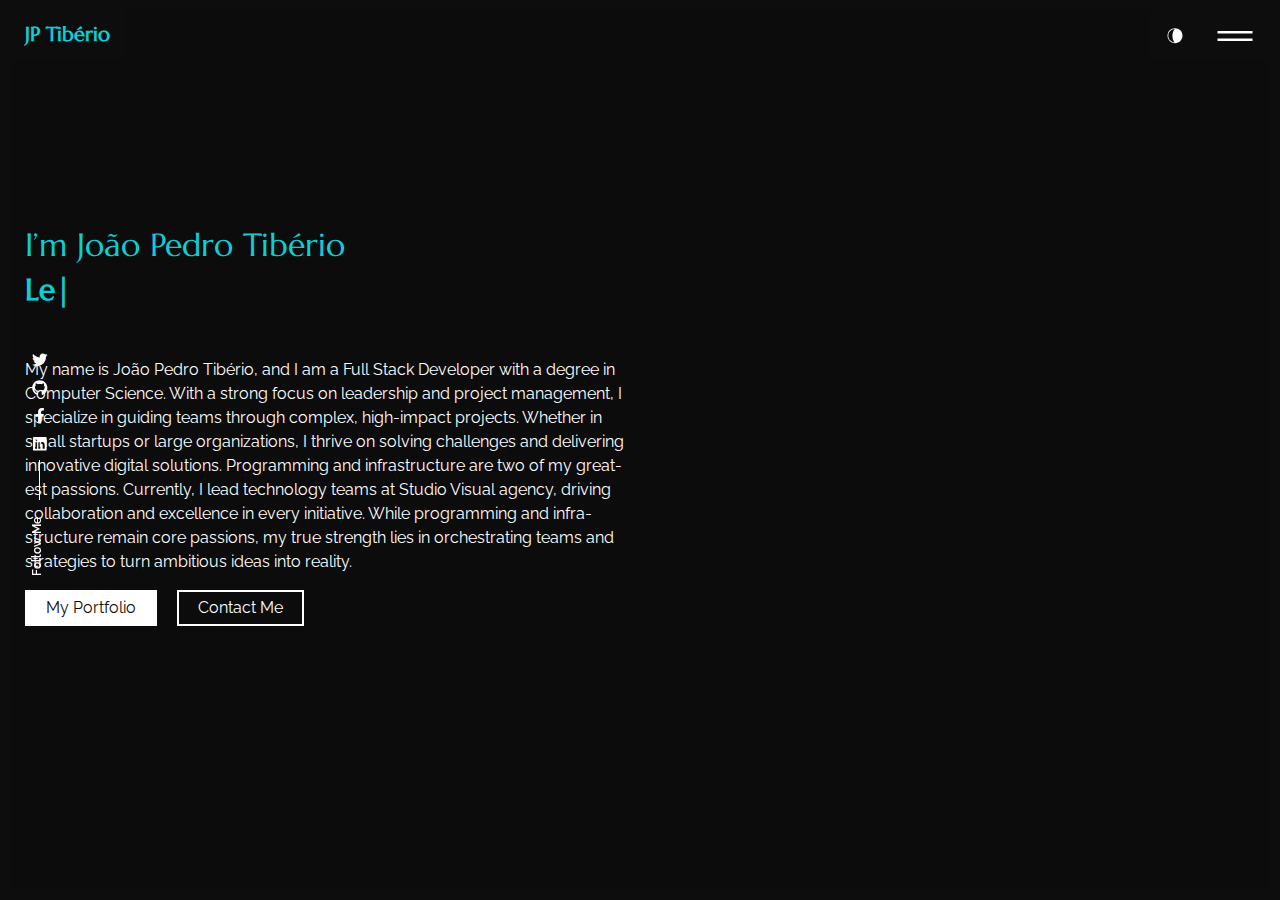
==== index.html @ 28f8a1c7 "Atualiza textos" ====
<!doctype html><html lang="en"><head><meta charset="utf-8"/><link rel="icon" href="/favicon.ico"/><meta name="viewport" content="width=device-width,initial-scale=1"/><meta name="theme-color" content="#ffffff"/><meta name="author" content="João Pedro Tibério"><link rel="preconnect" href="https://fonts.gstatic.com"><link rel="preconnect" href="https://fonts.gstatic.com"><link href="https://fonts.googleapis.com/css2?family=Marcellus&display=swap" rel="stylesheet"><link href="https://fonts.googleapis.com/css2?family=Raleway:ital,wght@0,400;0,500;1,400;1,500&display=swap" rel="stylesheet"><script defer="defer" src="/static/js/main.36fa5e88.js"></script><link href="/static/css/main.e381f8a6.css" rel="stylesheet"></head><body><noscript>You need to enable JavaScript to run this app.</noscript><div id="root"></div></body></html>
---- static/css/main.e381f8a6.css ----
@charset "UTF-8";/*!
 * Bootstrap  v5.2.3 (https://getbootstrap.com/)
 * Copyright 2011-2022 The Bootstrap Authors
 * Copyright 2011-2022 Twitter, Inc.
 * Licensed under MIT (https://github.com/twbs/bootstrap/blob/main/LICENSE)
 */:root{--bs-blue:#0d6efd;--bs-indigo:#6610f2;--bs-purple:#6f42c1;--bs-pink:#d63384;--bs-red:#dc3545;--bs-orange:#fd7e14;--bs-yellow:#ffc107;--bs-green:#198754;--bs-teal:#20c997;--bs-cyan:#0dcaf0;--bs-black:#000;--bs-white:#fff;--bs-gray:#6c757d;--bs-gray-dark:#343a40;--bs-gray-100:#f8f9fa;--bs-gray-200:#e9ecef;--bs-gray-300:#dee2e6;--bs-gray-400:#ced4da;--bs-gray-500:#adb5bd;--bs-gray-600:#6c757d;--bs-gray-700:#495057;--bs-gray-800:#343a40;--bs-gray-900:#212529;--bs-primary:#0d6efd;--bs-secondary:#6c757d;--bs-success:#198754;--bs-info:#0dcaf0;--bs-warning:#ffc107;--bs-danger:#dc3545;--bs-light:#f8f9fa;--bs-dark:#212529;--bs-primary-rgb:13,110,253;--bs-secondary-rgb:108,117,125;--bs-success-rgb:25,135,84;--bs-info-rgb:13,202,240;--bs-warning-rgb:255,193,7;--bs-danger-rgb:220,53,69;--bs-light-rgb:248,249,250;--bs-dark-rgb:33,37,41;--bs-white-rgb:255,255,255;--bs-black-rgb:0,0,0;--bs-body-color-rgb:33,37,41;--bs-body-bg-rgb:255,255,255;--bs-font-sans-serif:system-ui,-apple-system,"Segoe UI",Roboto,"Helvetica Neue","Noto Sans","Liberation Sans",Arial,sans-serif,"Apple Color Emoji","Segoe UI Emoji","Segoe UI Symbol","Noto Color Emoji";--bs-font-monospace:SFMono-Regular,Menlo,Monaco,Consolas,"Liberation Mono","Courier New",monospace;--bs-gradient:linear-gradient(180deg,hsla(0,0%,100%,.15),hsla(0,0%,100%,0));--bs-body-font-family:var(--bs-font-sans-serif);--bs-body-font-size:1rem;--bs-body-font-weight:400;--bs-body-line-height:1.5;--bs-body-color:#212529;--bs-body-bg:#fff;--bs-border-width:1px;--bs-border-style:solid;--bs-border-color:#dee2e6;--bs-border-color-translucent:rgba(0,0,0,.175);--bs-border-radius:0.375rem;--bs-border-radius-sm:0.25rem;--bs-border-radius-lg:0.5rem;--bs-border-radius-xl:1rem;--bs-border-radius-2xl:2rem;--bs-border-radius-pill:50rem;--bs-link-color:#0d6efd;--bs-link-hover-color:#0a58ca;--bs-code-color:#d63384;--bs-highlight-bg:#fff3cd}*,:after,:before{box-sizing:border-box}@media (prefers-reduced-motion:no-preference){:root{scroll-behavior:smooth}}body{-webkit-text-size-adjust:100%;-webkit-tap-highlight-color:transparent;background-color:#fff;background-color:var(--bs-body-bg);color:#212529;color:var(--bs-body-color);font-family:system-ui,-apple-system,Segoe UI,Roboto,Helvetica Neue,Noto Sans,Liberation Sans,Arial,sans-serif,Apple Color Emoji,Segoe UI Emoji,Segoe UI Symbol,Noto Color Emoji;font-family:var(--bs-body-font-family);font-size:1rem;font-size:var(--bs-body-font-size);font-weight:400;font-weight:var(--bs-body-font-weight);line-height:1.5;line-height:var(--bs-body-line-height);text-align:var(--bs-body-text-align)}hr{border:0;border-top:1px solid;color:inherit;margin:1rem 0;opacity:.25}.h1,.h2,.h3,.h4,.h5,.h6,h1,h2,h3,h4,h5,h6{font-weight:500;line-height:1.2;margin-bottom:.5rem;margin-top:0}.h1,h1{font-size:calc(1.375rem + 1.5vw)}@media (min-width:1200px){.h1,h1{font-size:2.5rem}}.h2,h2{font-size:calc(1.325rem + .9vw)}@media (min-width:1200px){.h2,h2{font-size:2rem}}.h3,h3{font-size:calc(1.3rem + .6vw)}@media (min-width:1200px){.h3,h3{font-size:1.75rem}}.h4,h4{font-size:calc(1.275rem + .3vw)}@media (min-width:1200px){.h4,h4{font-size:1.5rem}}.h5,h5{font-size:1.25rem}.h6,h6{font-size:1rem}p{margin-bottom:1rem;margin-top:0}abbr[title]{cursor:help;-webkit-text-decoration:underline dotted;text-decoration:underline dotted;-webkit-text-decoration-skip-ink:none;text-decoration-skip-ink:none}address{font-style:normal;line-height:inherit;margin-bottom:1rem}ol,ul{padding-left:2rem}dl,ol,ul{margin-bottom:1rem;margin-top:0}ol ol,ol ul,ul ol,ul ul{margin-bottom:0}dt{font-weight:700}dd{margin-bottom:.5rem;margin-left:0}blockquote{margin:0 0 1rem}b,strong{font-weight:bolder}.small,small{font-size:.875em}.mark,mark{background-color:#fff3cd;background-color:var(--bs-highlight-bg);padding:.1875em}sub,sup{font-size:.75em;line-height:0;position:relative;vertical-align:initial}sub{bottom:-.25em}sup{top:-.5em}a{color:#0d6efd;color:var(--bs-link-color);text-decoration:underline}a:hover{color:#0a58ca;color:var(--bs-link-hover-color)}a:not([href]):not([class]),a:not([href]):not([class]):hover{color:inherit;text-decoration:none}code,kbd,pre,samp{font-family:SFMono-Regular,Menlo,Monaco,Consolas,Liberation Mono,Courier New,monospace;font-family:var(--bs-font-monospace);font-size:1em}pre{display:block;font-size:.875em;margin-bottom:1rem;margin-top:0;overflow:auto}pre code{color:inherit;font-size:inherit;word-break:normal}code{word-wrap:break-word;color:#d63384;color:var(--bs-code-color);font-size:.875em}a>code{color:inherit}kbd{background-color:#212529;background-color:var(--bs-body-color);border-radius:.25rem;color:#fff;color:var(--bs-body-bg);font-size:.875em;padding:.1875rem .375rem}kbd kbd{font-size:1em;padding:0}figure{margin:0 0 1rem}img,svg{vertical-align:middle}table{border-collapse:collapse;caption-side:bottom}caption{color:#6c757d;padding-bottom:.5rem;padding-top:.5rem;text-align:left}th{text-align:inherit;text-align:-webkit-match-parent}tbody,td,tfoot,th,thead,tr{border:0 solid;border-color:inherit}label{display:inline-block}button{border-radius:0}button:focus:not(:focus-visible){outline:0}button,input,optgroup,select,textarea{font-family:inherit;font-size:inherit;line-height:inherit;margin:0}button,select{text-transform:none}[role=button]{cursor:pointer}select{word-wrap:normal}select:disabled{opacity:1}[list]:not([type=date]):not([type=datetime-local]):not([type=month]):not([type=week]):not([type=time])::-webkit-calendar-picker-indicator{display:none!important}[type=button],[type=reset],[type=submit],button{-webkit-appearance:button}[type=button]:not(:disabled),[type=reset]:not(:disabled),[type=submit]:not(:disabled),button:not(:disabled){cursor:pointer}::-moz-focus-inner{border-style:none;padding:0}textarea{resize:vertical}fieldset{border:0;margin:0;min-width:0;padding:0}legend{float:left;font-size:calc(1.275rem + .3vw);line-height:inherit;margin-bottom:.5rem;padding:0;width:100%}@media (min-width:1200px){legend{font-size:1.5rem}}legend+*{clear:left}::-webkit-datetime-edit-day-field,::-webkit-datetime-edit-fields-wrapper,::-webkit-datetime-edit-hour-field,::-webkit-datetime-edit-minute,::-webkit-datetime-edit-month-field,::-webkit-datetime-edit-text,::-webkit-datetime-edit-year-field{padding:0}::-webkit-inner-spin-button{height:auto}[type=search]{-webkit-appearance:textfield;outline-offset:-2px}::-webkit-search-decoration{-webkit-appearance:none}::-webkit-color-swatch-wrapper{padding:0}::-webkit-file-upload-button{-webkit-appearance:button;font:inherit}::file-selector-button{-webkit-appearance:button;font:inherit}output{display:inline-block}iframe{border:0}summary{cursor:pointer;display:list-item}progress{vertical-align:initial}[hidden]{display:none!important}.lead{font-size:1.25rem;font-weight:300}.display-1{font-size:calc(1.625rem + 4.5vw);font-weight:300;line-height:1.2}@media (min-width:1200px){.display-1{font-size:5rem}}.display-2{font-size:calc(1.575rem + 3.9vw);font-weight:300;line-height:1.2}@media (min-width:1200px){.display-2{font-size:4.5rem}}.display-3{font-size:calc(1.525rem + 3.3vw);font-weight:300;line-height:1.2}@media (min-width:1200px){.display-3{font-size:4rem}}.display-4{font-size:calc(1.475rem + 2.7vw);font-weight:300;line-height:1.2}@media (min-width:1200px){.display-4{font-size:3.5rem}}.display-5{font-size:calc(1.425rem + 2.1vw);font-weight:300;line-height:1.2}@media (min-width:1200px){.display-5{font-size:3rem}}.display-6{font-size:calc(1.375rem + 1.5vw);font-weight:300;line-height:1.2}@media (min-width:1200px){.display-6{font-size:2.5rem}}.list-inline,.list-unstyled{list-style:none;padding-left:0}.list-inline-item{display:inline-block}.list-inline-item:not(:last-child){margin-right:.5rem}.initialism{font-size:.875em;text-transform:uppercase}.blockquote{font-size:1.25rem;margin-bottom:1rem}.blockquote>:last-child{margin-bottom:0}.blockquote-footer{color:#6c757d;font-size:.875em;margin-bottom:1rem;margin-top:-1rem}.blockquote-footer:before{content:"— "}.img-fluid,.img-thumbnail{height:auto;max-width:100%}.img-thumbnail{background-color:#fff;border:1px solid #dee2e6;border:1px solid var(--bs-border-color);border-radius:.375rem;padding:.25rem}.figure{display:inline-block}.figure-img{line-height:1;margin-bottom:.5rem}.figure-caption{color:#6c757d;font-size:.875em}.container,.container-fluid,.container-lg,.container-md,.container-sm,.container-xl,.container-xxl{--bs-gutter-x:1.5rem;--bs-gutter-y:0;margin-left:auto;margin-right:auto;padding-left:calc(var(--bs-gutter-x)*.5);padding-right:calc(var(--bs-gutter-x)*.5);width:100%}@media (min-width:576px){.container,.container-sm{max-width:540px}}@media (min-width:768px){.container,.container-md,.container-sm{max-width:720px}}@media (min-width:992px){.container,.container-lg,.container-md,.container-sm{max-width:960px}}@media (min-width:1200px){.container,.container-lg,.container-md,.container-sm,.container-xl{max-width:1140px}}@media (min-width:1400px){.container,.container-lg,.container-md,.container-sm,.container-xl,.container-xxl{max-width:1320px}}.row{--bs-gutter-x:1.5rem;--bs-gutter-y:0;display:flex;flex-wrap:wrap;margin-left:calc(var(--bs-gutter-x)*-.5);margin-right:calc(var(--bs-gutter-x)*-.5);margin-top:calc(var(--bs-gutter-y)*-1)}.row>*{flex-shrink:0;margin-top:var(--bs-gutter-y);max-width:100%;padding-left:calc(var(--bs-gutter-x)*.5);padding-right:calc(var(--bs-gutter-x)*.5);width:100%}.col{flex:1 0}.row-cols-auto>*{flex:0 0 auto;width:auto}.row-cols-1>*{flex:0 0 auto;width:100%}.row-cols-2>*{flex:0 0 auto;width:50%}.row-cols-3>*{flex:0 0 auto;width:33.3333333333%}.row-cols-4>*{flex:0 0 auto;width:25%}.row-cols-5>*{flex:0 0 auto;width:20%}.row-cols-6>*{flex:0 0 auto;width:16.6666666667%}.col-auto{flex:0 0 auto;width:auto}.col-1{flex:0 0 auto;width:8.33333333%}.col-2{flex:0 0 auto;width:16.66666667%}.col-3{flex:0 0 auto;width:25%}.col-4{flex:0 0 auto;width:33.33333333%}.col-5{flex:0 0 auto;width:41.66666667%}.col-6{flex:0 0 auto;width:50%}.col-7{flex:0 0 auto;width:58.33333333%}.col-8{flex:0 0 auto;width:66.66666667%}.col-9{flex:0 0 auto;width:75%}.col-10{flex:0 0 auto;width:83.33333333%}.col-11{flex:0 0 auto;width:91.66666667%}.col-12{flex:0 0 auto;width:100%}.offset-1{margin-left:8.33333333%}.offset-2{margin-left:16.66666667%}.offset-3{margin-left:25%}.offset-4{margin-left:33.33333333%}.offset-5{margin-left:41.66666667%}.offset-6{margin-left:50%}.offset-7{margin-left:58.33333333%}.offset-8{margin-left:66.66666667%}.offset-9{margin-left:75%}.offset-10{margin-left:83.33333333%}.offset-11{margin-left:91.66666667%}.g-0,.gx-0{--bs-gutter-x:0}.g-0,.gy-0{--bs-gutter-y:0}.g-1,.gx-1{--bs-gutter-x:0.25rem}.g-1,.gy-1{--bs-gutter-y:0.25rem}.g-2,.gx-2{--bs-gutter-x:0.5rem}.g-2,.gy-2{--bs-gutter-y:0.5rem}.g-3,.gx-3{--bs-gutter-x:1rem}.g-3,.gy-3{--bs-gutter-y:1rem}.g-4,.gx-4{--bs-gutter-x:1.5rem}.g-4,.gy-4{--bs-gutter-y:1.5rem}.g-5,.gx-5{--bs-gutter-x:3rem}.g-5,.gy-5{--bs-gutter-y:3rem}@media (min-width:576px){.col-sm{flex:1 0}.row-cols-sm-auto>*{flex:0 0 auto;width:auto}.row-cols-sm-1>*{flex:0 0 auto;width:100%}.row-cols-sm-2>*{flex:0 0 auto;width:50%}.row-cols-sm-3>*{flex:0 0 auto;width:33.3333333333%}.row-cols-sm-4>*{flex:0 0 auto;width:25%}.row-cols-sm-5>*{flex:0 0 auto;width:20%}.row-cols-sm-6>*{flex:0 0 auto;width:16.6666666667%}.col-sm-auto{flex:0 0 auto;width:auto}.col-sm-1{flex:0 0 auto;width:8.33333333%}.col-sm-2{flex:0 0 auto;width:16.66666667%}.col-sm-3{flex:0 0 auto;width:25%}.col-sm-4{flex:0 0 auto;width:33.33333333%}.col-sm-5{flex:0 0 auto;width:41.66666667%}.col-sm-6{flex:0 0 auto;width:50%}.col-sm-7{flex:0 0 auto;width:58.33333333%}.col-sm-8{flex:0 0 auto;width:66.66666667%}.col-sm-9{flex:0 0 auto;width:75%}.col-sm-10{flex:0 0 auto;width:83.33333333%}.col-sm-11{flex:0 0 auto;width:91.66666667%}.col-sm-12{flex:0 0 auto;width:100%}.offset-sm-0{margin-left:0}.offset-sm-1{margin-left:8.33333333%}.offset-sm-2{margin-left:16.66666667%}.offset-sm-3{margin-left:25%}.offset-sm-4{margin-left:33.33333333%}.offset-sm-5{margin-left:41.66666667%}.offset-sm-6{margin-left:50%}.offset-sm-7{margin-left:58.33333333%}.offset-sm-8{margin-left:66.66666667%}.offset-sm-9{margin-left:75%}.offset-sm-10{margin-left:83.33333333%}.offset-sm-11{margin-left:91.66666667%}.g-sm-0,.gx-sm-0{--bs-gutter-x:0}.g-sm-0,.gy-sm-0{--bs-gutter-y:0}.g-sm-1,.gx-sm-1{--bs-gutter-x:0.25rem}.g-sm-1,.gy-sm-1{--bs-gutter-y:0.25rem}.g-sm-2,.gx-sm-2{--bs-gutter-x:0.5rem}.g-sm-2,.gy-sm-2{--bs-gutter-y:0.5rem}.g-sm-3,.gx-sm-3{--bs-gutter-x:1rem}.g-sm-3,.gy-sm-3{--bs-gutter-y:1rem}.g-sm-4,.gx-sm-4{--bs-gutter-x:1.5rem}.g-sm-4,.gy-sm-4{--bs-gutter-y:1.5rem}.g-sm-5,.gx-sm-5{--bs-gutter-x:3rem}.g-sm-5,.gy-sm-5{--bs-gutter-y:3rem}}@media (min-width:768px){.col-md{flex:1 0}.row-cols-md-auto>*{flex:0 0 auto;width:auto}.row-cols-md-1>*{flex:0 0 auto;width:100%}.row-cols-md-2>*{flex:0 0 auto;width:50%}.row-cols-md-3>*{flex:0 0 auto;width:33.3333333333%}.row-cols-md-4>*{flex:0 0 auto;width:25%}.row-cols-md-5>*{flex:0 0 auto;width:20%}.row-cols-md-6>*{flex:0 0 auto;width:16.6666666667%}.col-md-auto{flex:0 0 auto;width:auto}.col-md-1{flex:0 0 auto;width:8.33333333%}.col-md-2{flex:0 0 auto;width:16.66666667%}.col-md-3{flex:0 0 auto;width:25%}.col-md-4{flex:0 0 auto;width:33.33333333%}.col-md-5{flex:0 0 auto;width:41.66666667%}.col-md-6{flex:0 0 auto;width:50%}.col-md-7{flex:0 0 auto;width:58.33333333%}.col-md-8{flex:0 0 auto;width:66.66666667%}.col-md-9{flex:0 0 auto;width:75%}.col-md-10{flex:0 0 auto;width:83.33333333%}.col-md-11{flex:0 0 auto;width:91.66666667%}.col-md-12{flex:0 0 auto;width:100%}.offset-md-0{margin-left:0}.offset-md-1{margin-left:8.33333333%}.offset-md-2{margin-left:16.66666667%}.offset-md-3{margin-left:25%}.offset-md-4{margin-left:33.33333333%}.offset-md-5{margin-left:41.66666667%}.offset-md-6{margin-left:50%}.offset-md-7{margin-left:58.33333333%}.offset-md-8{margin-left:66.66666667%}.offset-md-9{margin-left:75%}.offset-md-10{margin-left:83.33333333%}.offset-md-11{margin-left:91.66666667%}.g-md-0,.gx-md-0{--bs-gutter-x:0}.g-md-0,.gy-md-0{--bs-gutter-y:0}.g-md-1,.gx-md-1{--bs-gutter-x:0.25rem}.g-md-1,.gy-md-1{--bs-gutter-y:0.25rem}.g-md-2,.gx-md-2{--bs-gutter-x:0.5rem}.g-md-2,.gy-md-2{--bs-gutter-y:0.5rem}.g-md-3,.gx-md-3{--bs-gutter-x:1rem}.g-md-3,.gy-md-3{--bs-gutter-y:1rem}.g-md-4,.gx-md-4{--bs-gutter-x:1.5rem}.g-md-4,.gy-md-4{--bs-gutter-y:1.5rem}.g-md-5,.gx-md-5{--bs-gutter-x:3rem}.g-md-5,.gy-md-5{--bs-gutter-y:3rem}}@media (min-width:992px){.col-lg{flex:1 0}.row-cols-lg-auto>*{flex:0 0 auto;width:auto}.row-cols-lg-1>*{flex:0 0 auto;width:100%}.row-cols-lg-2>*{flex:0 0 auto;width:50%}.row-cols-lg-3>*{flex:0 0 auto;width:33.3333333333%}.row-cols-lg-4>*{flex:0 0 auto;width:25%}.row-cols-lg-5>*{flex:0 0 auto;width:20%}.row-cols-lg-6>*{flex:0 0 auto;width:16.6666666667%}.col-lg-auto{flex:0 0 auto;width:auto}.col-lg-1{flex:0 0 auto;width:8.33333333%}.col-lg-2{flex:0 0 auto;width:16.66666667%}.col-lg-3{flex:0 0 auto;width:25%}.col-lg-4{flex:0 0 auto;width:33.33333333%}.col-lg-5{flex:0 0 auto;width:41.66666667%}.col-lg-6{flex:0 0 auto;width:50%}.col-lg-7{flex:0 0 auto;width:58.33333333%}.col-lg-8{flex:0 0 auto;width:66.66666667%}.col-lg-9{flex:0 0 auto;width:75%}.col-lg-10{flex:0 0 auto;width:83.33333333%}.col-lg-11{flex:0 0 auto;width:91.66666667%}.col-lg-12{flex:0 0 auto;width:100%}.offset-lg-0{margin-left:0}.offset-lg-1{margin-left:8.33333333%}.offset-lg-2{margin-left:16.66666667%}.offset-lg-3{margin-left:25%}.offset-lg-4{margin-left:33.33333333%}.offset-lg-5{margin-left:41.66666667%}.offset-lg-6{margin-left:50%}.offset-lg-7{margin-left:58.33333333%}.offset-lg-8{margin-left:66.66666667%}.offset-lg-9{margin-left:75%}.offset-lg-10{margin-left:83.33333333%}.offset-lg-11{margin-left:91.66666667%}.g-lg-0,.gx-lg-0{--bs-gutter-x:0}.g-lg-0,.gy-lg-0{--bs-gutter-y:0}.g-lg-1,.gx-lg-1{--bs-gutter-x:0.25rem}.g-lg-1,.gy-lg-1{--bs-gutter-y:0.25rem}.g-lg-2,.gx-lg-2{--bs-gutter-x:0.5rem}.g-lg-2,.gy-lg-2{--bs-gutter-y:0.5rem}.g-lg-3,.gx-lg-3{--bs-gutter-x:1rem}.g-lg-3,.gy-lg-3{--bs-gutter-y:1rem}.g-lg-4,.gx-lg-4{--bs-gutter-x:1.5rem}.g-lg-4,.gy-lg-4{--bs-gutter-y:1.5rem}.g-lg-5,.gx-lg-5{--bs-gutter-x:3rem}.g-lg-5,.gy-lg-5{--bs-gutter-y:3rem}}@media (min-width:1200px){.col-xl{flex:1 0}.row-cols-xl-auto>*{flex:0 0 auto;width:auto}.row-cols-xl-1>*{flex:0 0 auto;width:100%}.row-cols-xl-2>*{flex:0 0 auto;width:50%}.row-cols-xl-3>*{flex:0 0 auto;width:33.3333333333%}.row-cols-xl-4>*{flex:0 0 auto;width:25%}.row-cols-xl-5>*{flex:0 0 auto;width:20%}.row-cols-xl-6>*{flex:0 0 auto;width:16.6666666667%}.col-xl-auto{flex:0 0 auto;width:auto}.col-xl-1{flex:0 0 auto;width:8.33333333%}.col-xl-2{flex:0 0 auto;width:16.66666667%}.col-xl-3{flex:0 0 auto;width:25%}.col-xl-4{flex:0 0 auto;width:33.33333333%}.col-xl-5{flex:0 0 auto;width:41.66666667%}.col-xl-6{flex:0 0 auto;width:50%}.col-xl-7{flex:0 0 auto;width:58.33333333%}.col-xl-8{flex:0 0 auto;width:66.66666667%}.col-xl-9{flex:0 0 auto;width:75%}.col-xl-10{flex:0 0 auto;width:83.33333333%}.col-xl-11{flex:0 0 auto;width:91.66666667%}.col-xl-12{flex:0 0 auto;width:100%}.offset-xl-0{margin-left:0}.offset-xl-1{margin-left:8.33333333%}.offset-xl-2{margin-left:16.66666667%}.offset-xl-3{margin-left:25%}.offset-xl-4{margin-left:33.33333333%}.offset-xl-5{margin-left:41.66666667%}.offset-xl-6{margin-left:50%}.offset-xl-7{margin-left:58.33333333%}.offset-xl-8{margin-left:66.66666667%}.offset-xl-9{margin-left:75%}.offset-xl-10{margin-left:83.33333333%}.offset-xl-11{margin-left:91.66666667%}.g-xl-0,.gx-xl-0{--bs-gutter-x:0}.g-xl-0,.gy-xl-0{--bs-gutter-y:0}.g-xl-1,.gx-xl-1{--bs-gutter-x:0.25rem}.g-xl-1,.gy-xl-1{--bs-gutter-y:0.25rem}.g-xl-2,.gx-xl-2{--bs-gutter-x:0.5rem}.g-xl-2,.gy-xl-2{--bs-gutter-y:0.5rem}.g-xl-3,.gx-xl-3{--bs-gutter-x:1rem}.g-xl-3,.gy-xl-3{--bs-gutter-y:1rem}.g-xl-4,.gx-xl-4{--bs-gutter-x:1.5rem}.g-xl-4,.gy-xl-4{--bs-gutter-y:1.5rem}.g-xl-5,.gx-xl-5{--bs-gutter-x:3rem}.g-xl-5,.gy-xl-5{--bs-gutter-y:3rem}}@media (min-width:1400px){.col-xxl{flex:1 0}.row-cols-xxl-auto>*{flex:0 0 auto;width:auto}.row-cols-xxl-1>*{flex:0 0 auto;width:100%}.row-cols-xxl-2>*{flex:0 0 auto;width:50%}.row-cols-xxl-3>*{flex:0 0 auto;width:33.3333333333%}.row-cols-xxl-4>*{flex:0 0 auto;width:25%}.row-cols-xxl-5>*{flex:0 0 auto;width:20%}.row-cols-xxl-6>*{flex:0 0 auto;width:16.6666666667%}.col-xxl-auto{flex:0 0 auto;width:auto}.col-xxl-1{flex:0 0 auto;width:8.33333333%}.col-xxl-2{flex:0 0 auto;width:16.66666667%}.col-xxl-3{flex:0 0 auto;width:25%}.col-xxl-4{flex:0 0 auto;width:33.33333333%}.col-xxl-5{flex:0 0 auto;width:41.66666667%}.col-xxl-6{flex:0 0 auto;width:50%}.col-xxl-7{flex:0 0 auto;width:58.33333333%}.col-xxl-8{flex:0 0 auto;width:66.66666667%}.col-xxl-9{flex:0 0 auto;width:75%}.col-xxl-10{flex:0 0 auto;width:83.33333333%}.col-xxl-11{flex:0 0 auto;width:91.66666667%}.col-xxl-12{flex:0 0 auto;width:100%}.offset-xxl-0{margin-left:0}.offset-xxl-1{margin-left:8.33333333%}.offset-xxl-2{margin-left:16.66666667%}.offset-xxl-3{margin-left:25%}.offset-xxl-4{margin-left:33.33333333%}.offset-xxl-5{margin-left:41.66666667%}.offset-xxl-6{margin-left:50%}.offset-xxl-7{margin-left:58.33333333%}.offset-xxl-8{margin-left:66.66666667%}.offset-xxl-9{margin-left:75%}.offset-xxl-10{margin-left:83.33333333%}.offset-xxl-11{margin-left:91.66666667%}.g-xxl-0,.gx-xxl-0{--bs-gutter-x:0}.g-xxl-0,.gy-xxl-0{--bs-gutter-y:0}.g-xxl-1,.gx-xxl-1{--bs-gutter-x:0.25rem}.g-xxl-1,.gy-xxl-1{--bs-gutter-y:0.25rem}.g-xxl-2,.gx-xxl-2{--bs-gutter-x:0.5rem}.g-xxl-2,.gy-xxl-2{--bs-gutter-y:0.5rem}.g-xxl-3,.gx-xxl-3{--bs-gutter-x:1rem}.g-xxl-3,.gy-xxl-3{--bs-gutter-y:1rem}.g-xxl-4,.gx-xxl-4{--bs-gutter-x:1.5rem}.g-xxl-4,.gy-xxl-4{--bs-gutter-y:1.5rem}.g-xxl-5,.gx-xxl-5{--bs-gutter-x:3rem}.g-xxl-5,.gy-xxl-5{--bs-gutter-y:3rem}}.table{--bs-table-color:var(--bs-body-color);--bs-table-bg:transparent;--bs-table-border-color:var(--bs-border-color);--bs-table-accent-bg:transparent;--bs-table-striped-color:var(--bs-body-color);--bs-table-striped-bg:rgba(0,0,0,.05);--bs-table-active-color:var(--bs-body-color);--bs-table-active-bg:rgba(0,0,0,.1);--bs-table-hover-color:var(--bs-body-color);--bs-table-hover-bg:rgba(0,0,0,.075);border-color:var(--bs-table-border-color);color:var(--bs-table-color);margin-bottom:1rem;vertical-align:top;width:100%}.table>:not(caption)>*>*{background-color:var(--bs-table-bg);border-bottom-width:1px;box-shadow:inset 0 0 0 9999px var(--bs-table-accent-bg);padding:.5rem}.table>tbody{vertical-align:inherit}.table>thead{vertical-align:bottom}.table-group-divider{border-top:2px solid}.caption-top{caption-side:top}.table-sm>:not(caption)>*>*{padding:.25rem}.table-bordered>:not(caption)>*{border-width:1px 0}.table-bordered>:not(caption)>*>*{border-width:0 1px}.table-borderless>:not(caption)>*>*{border-bottom-width:0}.table-borderless>:not(:first-child){border-top-width:0}.table-striped-columns>:not(caption)>tr>:nth-child(2n),.table-striped>tbody>tr:nth-of-type(odd)>*{--bs-table-accent-bg:var(--bs-table-striped-bg);color:var(--bs-table-striped-color)}.table-active{--bs-table-accent-bg:var(--bs-table-active-bg);color:var(--bs-table-active-color)}.table-hover>tbody>tr:hover>*{--bs-table-accent-bg:var(--bs-table-hover-bg);color:var(--bs-table-hover-color)}.table-primary{--bs-table-color:#000;--bs-table-bg:#cfe2ff;--bs-table-border-color:#bacbe6;--bs-table-striped-bg:#c5d7f2;--bs-table-striped-color:#000;--bs-table-active-bg:#bacbe6;--bs-table-active-color:#000;--bs-table-hover-bg:#bfd1ec;--bs-table-hover-color:#000}.table-primary,.table-secondary{border-color:var(--bs-table-border-color);color:var(--bs-table-color)}.table-secondary{--bs-table-color:#000;--bs-table-bg:#e2e3e5;--bs-table-border-color:#cbccce;--bs-table-striped-bg:#d7d8da;--bs-table-striped-color:#000;--bs-table-active-bg:#cbccce;--bs-table-active-color:#000;--bs-table-hover-bg:#d1d2d4;--bs-table-hover-color:#000}.table-success{--bs-table-color:#000;--bs-table-bg:#d1e7dd;--bs-table-border-color:#bcd0c7;--bs-table-striped-bg:#c7dbd2;--bs-table-striped-color:#000;--bs-table-active-bg:#bcd0c7;--bs-table-active-color:#000;--bs-table-hover-bg:#c1d6cc;--bs-table-hover-color:#000}.table-info,.table-success{border-color:var(--bs-table-border-color);color:var(--bs-table-color)}.table-info{--bs-table-color:#000;--bs-table-bg:#cff4fc;--bs-table-border-color:#badce3;--bs-table-striped-bg:#c5e8ef;--bs-table-striped-color:#000;--bs-table-active-bg:#badce3;--bs-table-active-color:#000;--bs-table-hover-bg:#bfe2e9;--bs-table-hover-color:#000}.table-warning{--bs-table-color:#000;--bs-table-bg:#fff3cd;--bs-table-border-color:#e6dbb9;--bs-table-striped-bg:#f2e7c3;--bs-table-striped-color:#000;--bs-table-active-bg:#e6dbb9;--bs-table-active-color:#000;--bs-table-hover-bg:#ece1be;--bs-table-hover-color:#000}.table-danger,.table-warning{border-color:var(--bs-table-border-color);color:var(--bs-table-color)}.table-danger{--bs-table-color:#000;--bs-table-bg:#f8d7da;--bs-table-border-color:#dfc2c4;--bs-table-striped-bg:#eccccf;--bs-table-striped-color:#000;--bs-table-active-bg:#dfc2c4;--bs-table-active-color:#000;--bs-table-hover-bg:#e5c7ca;--bs-table-hover-color:#000}.table-light{--bs-table-color:#000;--bs-table-bg:#f8f9fa;--bs-table-border-color:#dfe0e1;--bs-table-striped-bg:#ecedee;--bs-table-striped-color:#000;--bs-table-active-bg:#dfe0e1;--bs-table-active-color:#000;--bs-table-hover-bg:#e5e6e7;--bs-table-hover-color:#000}.table-dark,.table-light{border-color:var(--bs-table-border-color);color:var(--bs-table-color)}.table-dark{--bs-table-color:#fff;--bs-table-bg:#212529;--bs-table-border-color:#373b3e;--bs-table-striped-bg:#2c3034;--bs-table-striped-color:#fff;--bs-table-active-bg:#373b3e;--bs-table-active-color:#fff;--bs-table-hover-bg:#323539;--bs-table-hover-color:#fff}.table-responsive{-webkit-overflow-scrolling:touch;overflow-x:auto}@media (max-width:575.98px){.table-responsive-sm{-webkit-overflow-scrolling:touch;overflow-x:auto}}@media (max-width:767.98px){.table-responsive-md{-webkit-overflow-scrolling:touch;overflow-x:auto}}@media (max-width:991.98px){.table-responsive-lg{-webkit-overflow-scrolling:touch;overflow-x:auto}}@media (max-width:1199.98px){.table-responsive-xl{-webkit-overflow-scrolling:touch;overflow-x:auto}}@media (max-width:1399.98px){.table-responsive-xxl{-webkit-overflow-scrolling:touch;overflow-x:auto}}.form-label{margin-bottom:.5rem}.col-form-label{font-size:inherit;line-height:1.5;margin-bottom:0;padding-bottom:calc(.375rem + 1px);padding-top:calc(.375rem + 1px)}.col-form-label-lg{font-size:1.25rem;padding-bottom:calc(.5rem + 1px);padding-top:calc(.5rem + 1px)}.col-form-label-sm{font-size:.875rem;padding-bottom:calc(.25rem + 1px);padding-top:calc(.25rem + 1px)}.form-text{color:#6c757d;font-size:.875em;margin-top:.25rem}.form-control{-webkit-appearance:none;appearance:none;background-clip:padding-box;background-color:#fff;border:1px solid #ced4da;border-radius:.375rem;color:#212529;display:block;font-size:1rem;font-weight:400;line-height:1.5;padding:.375rem .75rem;transition:border-color .15s ease-in-out,box-shadow .15s ease-in-out;width:100%}@media (prefers-reduced-motion:reduce){.form-control{transition:none}}.form-control[type=file]{overflow:hidden}.form-control[type=file]:not(:disabled):not([readonly]){cursor:pointer}.form-control:focus{background-color:#fff;border-color:#86b7fe;box-shadow:0 0 0 .25rem rgba(13,110,253,.25);color:#212529;outline:0}.form-control::-webkit-date-and-time-value{height:1.5em}.form-control::-webkit-input-placeholder{color:#6c757d;opacity:1}.form-control::placeholder{color:#6c757d;opacity:1}.form-control:disabled{background-color:#e9ecef;opacity:1}.form-control::-webkit-file-upload-button{-webkit-margin-end:.75rem;background-color:#e9ecef;border:0 solid;border-color:inherit;border-inline-end-width:1px;border-radius:0;color:#212529;margin:-.375rem -.75rem;margin-inline-end:.75rem;padding:.375rem .75rem;pointer-events:none;-webkit-transition:color .15s ease-in-out,background-color .15s ease-in-out,border-color .15s ease-in-out,box-shadow .15s ease-in-out;transition:color .15s ease-in-out,background-color .15s ease-in-out,border-color .15s ease-in-out,box-shadow .15s ease-in-out}.form-control::file-selector-button{-webkit-margin-end:.75rem;background-color:#e9ecef;border:0 solid;border-color:inherit;border-inline-end-width:1px;border-radius:0;color:#212529;margin:-.375rem -.75rem;margin-inline-end:.75rem;padding:.375rem .75rem;pointer-events:none;transition:color .15s ease-in-out,background-color .15s ease-in-out,border-color .15s ease-in-out,box-shadow .15s ease-in-out}@media (prefers-reduced-motion:reduce){.form-control::-webkit-file-upload-button{-webkit-transition:none;transition:none}.form-control::file-selector-button{transition:none}}.form-control:hover:not(:disabled):not([readonly])::-webkit-file-upload-button{background-color:#dde0e3}.form-control:hover:not(:disabled):not([readonly])::file-selector-button{background-color:#dde0e3}.form-control-plaintext{background-color:initial;border:solid transparent;border-width:1px 0;color:#212529;display:block;line-height:1.5;margin-bottom:0;padding:.375rem 0;width:100%}.form-control-plaintext:focus{outline:0}.form-control-plaintext.form-control-lg,.form-control-plaintext.form-control-sm{padding-left:0;padding-right:0}.form-control-sm{border-radius:.25rem;font-size:.875rem;min-height:calc(1.5em + .5rem + 2px);padding:.25rem .5rem}.form-control-sm::-webkit-file-upload-button{-webkit-margin-end:.5rem;margin:-.25rem -.5rem;margin-inline-end:.5rem;padding:.25rem .5rem}.form-control-sm::file-selector-button{-webkit-margin-end:.5rem;margin:-.25rem -.5rem;margin-inline-end:.5rem;padding:.25rem .5rem}.form-control-lg{border-radius:.5rem;font-size:1.25rem;min-height:calc(1.5em + 1rem + 2px);padding:.5rem 1rem}.form-control-lg::-webkit-file-upload-button{-webkit-margin-end:1rem;margin:-.5rem -1rem;margin-inline-end:1rem;padding:.5rem 1rem}.form-control-lg::file-selector-button{-webkit-margin-end:1rem;margin:-.5rem -1rem;margin-inline-end:1rem;padding:.5rem 1rem}textarea.form-control{min-height:calc(1.5em + .75rem + 2px)}textarea.form-control-sm{min-height:calc(1.5em + .5rem + 2px)}textarea.form-control-lg{min-height:calc(1.5em + 1rem + 2px)}.form-control-color{height:calc(1.5em + .75rem + 2px);padding:.375rem;width:3rem}.form-control-color:not(:disabled):not([readonly]){cursor:pointer}.form-control-color::-moz-color-swatch{border:0!important;border-radius:.375rem}.form-control-color::-webkit-color-swatch{border-radius:.375rem}.form-control-color.form-control-sm{height:calc(1.5em + .5rem + 2px)}.form-control-color.form-control-lg{height:calc(1.5em + 1rem + 2px)}.form-select{-moz-padding-start:calc(.75rem - 3px);-webkit-appearance:none;appearance:none;background-color:#fff;background-image:url("data:image/svg+xml;charset=utf-8,%3Csvg xmlns='http://www.w3.org/2000/svg' viewBox='0 0 16 16'%3E%3Cpath fill='none' stroke='%23343a40' stroke-linecap='round' stroke-linejoin='round' stroke-width='2' d='m2 5 6 6 6-6'/%3E%3C/svg%3E");background-position:right .75rem center;background-repeat:no-repeat;background-size:16px 12px;border:1px solid #ced4da;border-radius:.375rem;color:#212529;display:block;font-size:1rem;font-weight:400;line-height:1.5;padding:.375rem 2.25rem .375rem .75rem;transition:border-color .15s ease-in-out,box-shadow .15s ease-in-out;width:100%}@media (prefers-reduced-motion:reduce){.form-select{transition:none}}.form-select:focus{border-color:#86b7fe;box-shadow:0 0 0 .25rem rgba(13,110,253,.25);outline:0}.form-select[multiple],.form-select[size]:not([size="1"]){background-image:none;padding-right:.75rem}.form-select:disabled{background-color:#e9ecef}.form-select:-moz-focusring{color:transparent;text-shadow:0 0 0 #212529}.form-select-sm{border-radius:.25rem;font-size:.875rem;padding-bottom:.25rem;padding-left:.5rem;padding-top:.25rem}.form-select-lg{border-radius:.5rem;font-size:1.25rem;padding-bottom:.5rem;padding-left:1rem;padding-top:.5rem}.form-check{display:block;margin-bottom:.125rem;min-height:1.5rem;padding-left:1.5em}.form-check .form-check-input{float:left;margin-left:-1.5em}.form-check-reverse{padding-left:0;padding-right:1.5em;text-align:right}.form-check-reverse .form-check-input{float:right;margin-left:0;margin-right:-1.5em}.form-check-input{-webkit-appearance:none;appearance:none;background-color:#fff;background-position:50%;background-repeat:no-repeat;background-size:contain;border:1px solid rgba(0,0,0,.25);height:1em;margin-top:.25em;-webkit-print-color-adjust:exact;print-color-adjust:exact;vertical-align:top;width:1em}.form-check-input[type=checkbox]{border-radius:.25em}.form-check-input[type=radio]{border-radius:50%}.form-check-input:active{-webkit-filter:brightness(90%);filter:brightness(90%)}.form-check-input:focus{border-color:#86b7fe;box-shadow:0 0 0 .25rem rgba(13,110,253,.25);outline:0}.form-check-input:checked{background-color:#0d6efd;border-color:#0d6efd}.form-check-input:checked[type=checkbox]{background-image:url("data:image/svg+xml;charset=utf-8,%3Csvg xmlns='http://www.w3.org/2000/svg' viewBox='0 0 20 20'%3E%3Cpath fill='none' stroke='%23fff' stroke-linecap='round' stroke-linejoin='round' stroke-width='3' d='m6 10 3 3 6-6'/%3E%3C/svg%3E")}.form-check-input:checked[type=radio]{background-image:url("data:image/svg+xml;charset=utf-8,%3Csvg xmlns='http://www.w3.org/2000/svg' viewBox='-4 -4 8 8'%3E%3Ccircle r='2' fill='%23fff'/%3E%3C/svg%3E")}.form-check-input[type=checkbox]:indeterminate{background-color:#0d6efd;background-image:url("data:image/svg+xml;charset=utf-8,%3Csvg xmlns='http://www.w3.org/2000/svg' viewBox='0 0 20 20'%3E%3Cpath fill='none' stroke='%23fff' stroke-linecap='round' stroke-linejoin='round' stroke-width='3' d='M6 10h8'/%3E%3C/svg%3E");border-color:#0d6efd}.form-check-input:disabled{-webkit-filter:none;filter:none;opacity:.5;pointer-events:none}.form-check-input:disabled~.form-check-label,.form-check-input[disabled]~.form-check-label{cursor:default;opacity:.5}.form-switch{padding-left:2.5em}.form-switch .form-check-input{background-image:url("data:image/svg+xml;charset=utf-8,%3Csvg xmlns='http://www.w3.org/2000/svg' viewBox='-4 -4 8 8'%3E%3Ccircle r='3' fill='rgba(0, 0, 0, 0.25)'/%3E%3C/svg%3E");background-position:0;border-radius:2em;margin-left:-2.5em;transition:background-position .15s ease-in-out;width:2em}@media (prefers-reduced-motion:reduce){.form-switch .form-check-input{transition:none}}.form-switch .form-check-input:focus{background-image:url("data:image/svg+xml;charset=utf-8,%3Csvg xmlns='http://www.w3.org/2000/svg' viewBox='-4 -4 8 8'%3E%3Ccircle r='3' fill='%2386b7fe'/%3E%3C/svg%3E")}.form-switch .form-check-input:checked{background-image:url("data:image/svg+xml;charset=utf-8,%3Csvg xmlns='http://www.w3.org/2000/svg' viewBox='-4 -4 8 8'%3E%3Ccircle r='3' fill='%23fff'/%3E%3C/svg%3E");background-position:100%}.form-switch.form-check-reverse{padding-left:0;padding-right:2.5em}.form-switch.form-check-reverse .form-check-input{margin-left:0;margin-right:-2.5em}.form-check-inline{display:inline-block;margin-right:1rem}.btn-check{clip:rect(0,0,0,0);pointer-events:none;position:absolute}.btn-check:disabled+.btn,.btn-check[disabled]+.btn{-webkit-filter:none;filter:none;opacity:.65;pointer-events:none}.form-range{-webkit-appearance:none;appearance:none;background-color:initial;height:1.5rem;padding:0;width:100%}.form-range:focus{outline:0}.form-range:focus::-webkit-slider-thumb{box-shadow:0 0 0 1px #fff,0 0 0 .25rem rgba(13,110,253,.25)}.form-range:focus::-moz-range-thumb{box-shadow:0 0 0 1px #fff,0 0 0 .25rem rgba(13,110,253,.25)}.form-range::-moz-focus-outer{border:0}.form-range::-webkit-slider-thumb{-webkit-appearance:none;appearance:none;background-color:#0d6efd;border:0;border-radius:1rem;height:1rem;margin-top:-.25rem;-webkit-transition:background-color .15s ease-in-out,border-color .15s ease-in-out,box-shadow .15s ease-in-out;transition:background-color .15s ease-in-out,border-color .15s ease-in-out,box-shadow .15s ease-in-out;width:1rem}@media (prefers-reduced-motion:reduce){.form-range::-webkit-slider-thumb{-webkit-transition:none;transition:none}}.form-range::-webkit-slider-thumb:active{background-color:#b6d4fe}.form-range::-webkit-slider-runnable-track{background-color:#dee2e6;border-color:transparent;border-radius:1rem;color:transparent;cursor:pointer;height:.5rem;width:100%}.form-range::-moz-range-thumb{appearance:none;background-color:#0d6efd;border:0;border-radius:1rem;height:1rem;-moz-transition:background-color .15s ease-in-out,border-color .15s ease-in-out,box-shadow .15s ease-in-out;transition:background-color .15s ease-in-out,border-color .15s ease-in-out,box-shadow .15s ease-in-out;width:1rem}@media (prefers-reduced-motion:reduce){.form-range::-moz-range-thumb{-moz-transition:none;transition:none}}.form-range::-moz-range-thumb:active{background-color:#b6d4fe}.form-range::-moz-range-track{background-color:#dee2e6;border-color:transparent;border-radius:1rem;color:transparent;cursor:pointer;height:.5rem;width:100%}.form-range:disabled{pointer-events:none}.form-range:disabled::-webkit-slider-thumb{background-color:#adb5bd}.form-range:disabled::-moz-range-thumb{background-color:#adb5bd}.form-floating{position:relative}.form-floating>.form-control,.form-floating>.form-control-plaintext,.form-floating>.form-select{height:calc(3.5rem + 2px);line-height:1.25}.form-floating>label{border:1px solid transparent;height:100%;left:0;overflow:hidden;padding:1rem .75rem;pointer-events:none;position:absolute;text-align:start;text-overflow:ellipsis;top:0;-webkit-transform-origin:0 0;transform-origin:0 0;transition:opacity .1s ease-in-out,-webkit-transform .1s ease-in-out;transition:opacity .1s ease-in-out,transform .1s ease-in-out;transition:opacity .1s ease-in-out,transform .1s ease-in-out,-webkit-transform .1s ease-in-out;white-space:nowrap;width:100%}@media (prefers-reduced-motion:reduce){.form-floating>label{transition:none}}.form-floating>.form-control,.form-floating>.form-control-plaintext{padding:1rem .75rem}.form-floating>.form-control-plaintext::-webkit-input-placeholder,.form-floating>.form-control::-webkit-input-placeholder{color:transparent}.form-floating>.form-control-plaintext::placeholder,.form-floating>.form-control::placeholder{color:transparent}.form-floating>.form-control-plaintext:focus,.form-floating>.form-control-plaintext:not(:placeholder-shown),.form-floating>.form-control:focus,.form-floating>.form-control:not(:placeholder-shown){padding-bottom:.625rem;padding-top:1.625rem}.form-floating>.form-control-plaintext:-webkit-autofill,.form-floating>.form-control:-webkit-autofill{padding-bottom:.625rem;padding-top:1.625rem}.form-floating>.form-select{padding-bottom:.625rem;padding-top:1.625rem}.form-floating>.form-control-plaintext~label,.form-floating>.form-control:focus~label,.form-floating>.form-control:not(:placeholder-shown)~label,.form-floating>.form-select~label{opacity:.65;-webkit-transform:scale(.85) translateY(-.5rem) translateX(.15rem);transform:scale(.85) translateY(-.5rem) translateX(.15rem)}.form-floating>.form-control:-webkit-autofill~label{opacity:.65;-webkit-transform:scale(.85) translateY(-.5rem) translateX(.15rem);transform:scale(.85) translateY(-.5rem) translateX(.15rem)}.form-floating>.form-control-plaintext~label{border-width:1px 0}.input-group{align-items:stretch;display:flex;flex-wrap:wrap;position:relative;width:100%}.input-group>.form-control,.input-group>.form-floating,.input-group>.form-select{flex:1 1 auto;min-width:0;position:relative;width:1%}.input-group>.form-control:focus,.input-group>.form-floating:focus-within,.input-group>.form-select:focus{z-index:5}.input-group .btn{position:relative;z-index:2}.input-group .btn:focus{z-index:5}.input-group-text{align-items:center;background-color:#e9ecef;border:1px solid #ced4da;border-radius:.375rem;color:#212529;display:flex;font-size:1rem;font-weight:400;line-height:1.5;padding:.375rem .75rem;text-align:center;white-space:nowrap}.input-group-lg>.btn,.input-group-lg>.form-control,.input-group-lg>.form-select,.input-group-lg>.input-group-text{border-radius:.5rem;font-size:1.25rem;padding:.5rem 1rem}.input-group-sm>.btn,.input-group-sm>.form-control,.input-group-sm>.form-select,.input-group-sm>.input-group-text{border-radius:.25rem;font-size:.875rem;padding:.25rem .5rem}.input-group-lg>.form-select,.input-group-sm>.form-select{padding-right:3rem}.input-group.has-validation>.dropdown-toggle:nth-last-child(n+4),.input-group.has-validation>.form-floating:nth-last-child(n+3)>.form-control,.input-group.has-validation>.form-floating:nth-last-child(n+3)>.form-select,.input-group.has-validation>:nth-last-child(n+3):not(.dropdown-toggle):not(.dropdown-menu):not(.form-floating),.input-group:not(.has-validation)>.dropdown-toggle:nth-last-child(n+3),.input-group:not(.has-validation)>.form-floating:not(:last-child)>.form-control,.input-group:not(.has-validation)>.form-floating:not(:last-child)>.form-select,.input-group:not(.has-validation)>:not(:last-child):not(.dropdown-toggle):not(.dropdown-menu):not(.form-floating){border-bottom-right-radius:0;border-top-right-radius:0}.input-group>:not(:first-child):not(.dropdown-menu):not(.valid-tooltip):not(.valid-feedback):not(.invalid-tooltip):not(.invalid-feedback){border-bottom-left-radius:0;border-top-left-radius:0;margin-left:-1px}.input-group>.form-floating:not(:first-child)>.form-control,.input-group>.form-floating:not(:first-child)>.form-select{border-bottom-left-radius:0;border-top-left-radius:0}.valid-feedback{color:#198754;display:none;font-size:.875em;margin-top:.25rem;width:100%}.valid-tooltip{background-color:rgba(25,135,84,.9);border-radius:.375rem;color:#fff;display:none;font-size:.875rem;margin-top:.1rem;max-width:100%;padding:.25rem .5rem;position:absolute;top:100%;z-index:5}.is-valid~.valid-feedback,.is-valid~.valid-tooltip,.was-validated :valid~.valid-feedback,.was-validated :valid~.valid-tooltip{display:block}.form-control.is-valid,.was-validated .form-control:valid{background-image:url("data:image/svg+xml;charset=utf-8,%3Csvg xmlns='http://www.w3.org/2000/svg' viewBox='0 0 8 8'%3E%3Cpath fill='%23198754' d='M2.3 6.73.6 4.53c-.4-1.04.46-1.4 1.1-.8l1.1 1.4 3.4-3.8c.6-.63 1.6-.27 1.2.7l-4 4.6c-.43.5-.8.4-1.1.1z'/%3E%3C/svg%3E");background-position:right calc(.375em + .1875rem) center;background-repeat:no-repeat;background-size:calc(.75em + .375rem) calc(.75em + .375rem);border-color:#198754;padding-right:calc(1.5em + .75rem)}.form-control.is-valid:focus,.was-validated .form-control:valid:focus{border-color:#198754;box-shadow:0 0 0 .25rem rgba(25,135,84,.25)}.was-validated textarea.form-control:valid,textarea.form-control.is-valid{background-position:top calc(.375em + .1875rem) right calc(.375em + .1875rem);padding-right:calc(1.5em + .75rem)}.form-select.is-valid,.was-validated .form-select:valid{border-color:#198754}.form-select.is-valid:not([multiple]):not([size]),.form-select.is-valid:not([multiple])[size="1"],.was-validated .form-select:valid:not([multiple]):not([size]),.was-validated .form-select:valid:not([multiple])[size="1"]{background-image:url("data:image/svg+xml;charset=utf-8,%3Csvg xmlns='http://www.w3.org/2000/svg' viewBox='0 0 16 16'%3E%3Cpath fill='none' stroke='%23343a40' stroke-linecap='round' stroke-linejoin='round' stroke-width='2' d='m2 5 6 6 6-6'/%3E%3C/svg%3E"),url("data:image/svg+xml;charset=utf-8,%3Csvg xmlns='http://www.w3.org/2000/svg' viewBox='0 0 8 8'%3E%3Cpath fill='%23198754' d='M2.3 6.73.6 4.53c-.4-1.04.46-1.4 1.1-.8l1.1 1.4 3.4-3.8c.6-.63 1.6-.27 1.2.7l-4 4.6c-.43.5-.8.4-1.1.1z'/%3E%3C/svg%3E");background-position:right .75rem center,center right 2.25rem;background-size:16px 12px,calc(.75em + .375rem) calc(.75em + .375rem);padding-right:4.125rem}.form-select.is-valid:focus,.was-validated .form-select:valid:focus{border-color:#198754;box-shadow:0 0 0 .25rem rgba(25,135,84,.25)}.form-control-color.is-valid,.was-validated .form-control-color:valid{width:calc(3.75rem + 1.5em)}.form-check-input.is-valid,.was-validated .form-check-input:valid{border-color:#198754}.form-check-input.is-valid:checked,.was-validated .form-check-input:valid:checked{background-color:#198754}.form-check-input.is-valid:focus,.was-validated .form-check-input:valid:focus{box-shadow:0 0 0 .25rem rgba(25,135,84,.25)}.form-check-input.is-valid~.form-check-label,.was-validated .form-check-input:valid~.form-check-label{color:#198754}.form-check-inline .form-check-input~.valid-feedback{margin-left:.5em}.input-group>.form-control:not(:focus).is-valid,.input-group>.form-floating:not(:focus-within).is-valid,.input-group>.form-select:not(:focus).is-valid,.was-validated .input-group>.form-control:not(:focus):valid,.was-validated .input-group>.form-floating:not(:focus-within):valid,.was-validated .input-group>.form-select:not(:focus):valid{z-index:3}.invalid-feedback{color:#dc3545;display:none;font-size:.875em;margin-top:.25rem;width:100%}.invalid-tooltip{background-color:rgba(220,53,69,.9);border-radius:.375rem;color:#fff;display:none;font-size:.875rem;margin-top:.1rem;max-width:100%;padding:.25rem .5rem;position:absolute;top:100%;z-index:5}.is-invalid~.invalid-feedback,.is-invalid~.invalid-tooltip,.was-validated :invalid~.invalid-feedback,.was-validated :invalid~.invalid-tooltip{display:block}.form-control.is-invalid,.was-validated .form-control:invalid{background-image:url("data:image/svg+xml;charset=utf-8,%3Csvg xmlns='http://www.w3.org/2000/svg' width='12' height='12' fill='none' stroke='%23dc3545'%3E%3Ccircle cx='6' cy='6' r='4.5'/%3E%3Cpath stroke-linejoin='round' d='M5.8 3.6h.4L6 6.5z'/%3E%3Ccircle cx='6' cy='8.2' r='.6' fill='%23dc3545' stroke='none'/%3E%3C/svg%3E");background-position:right calc(.375em + .1875rem) center;background-repeat:no-repeat;background-size:calc(.75em + .375rem) calc(.75em + .375rem);border-color:#dc3545;padding-right:calc(1.5em + .75rem)}.form-control.is-invalid:focus,.was-validated .form-control:invalid:focus{border-color:#dc3545;box-shadow:0 0 0 .25rem rgba(220,53,69,.25)}.was-validated textarea.form-control:invalid,textarea.form-control.is-invalid{background-position:top calc(.375em + .1875rem) right calc(.375em + .1875rem);padding-right:calc(1.5em + .75rem)}.form-select.is-invalid,.was-validated .form-select:invalid{border-color:#dc3545}.form-select.is-invalid:not([multiple]):not([size]),.form-select.is-invalid:not([multiple])[size="1"],.was-validated .form-select:invalid:not([multiple]):not([size]),.was-validated .form-select:invalid:not([multiple])[size="1"]{background-image:url("data:image/svg+xml;charset=utf-8,%3Csvg xmlns='http://www.w3.org/2000/svg' viewBox='0 0 16 16'%3E%3Cpath fill='none' stroke='%23343a40' stroke-linecap='round' stroke-linejoin='round' stroke-width='2' d='m2 5 6 6 6-6'/%3E%3C/svg%3E"),url("data:image/svg+xml;charset=utf-8,%3Csvg xmlns='http://www.w3.org/2000/svg' width='12' height='12' fill='none' stroke='%23dc3545'%3E%3Ccircle cx='6' cy='6' r='4.5'/%3E%3Cpath stroke-linejoin='round' d='M5.8 3.6h.4L6 6.5z'/%3E%3Ccircle cx='6' cy='8.2' r='.6' fill='%23dc3545' stroke='none'/%3E%3C/svg%3E");background-position:right .75rem center,center right 2.25rem;background-size:16px 12px,calc(.75em + .375rem) calc(.75em + .375rem);padding-right:4.125rem}.form-select.is-invalid:focus,.was-validated .form-select:invalid:focus{border-color:#dc3545;box-shadow:0 0 0 .25rem rgba(220,53,69,.25)}.form-control-color.is-invalid,.was-validated .form-control-color:invalid{width:calc(3.75rem + 1.5em)}.form-check-input.is-invalid,.was-validated .form-check-input:invalid{border-color:#dc3545}.form-check-input.is-invalid:checked,.was-validated .form-check-input:invalid:checked{background-color:#dc3545}.form-check-input.is-invalid:focus,.was-validated .form-check-input:invalid:focus{box-shadow:0 0 0 .25rem rgba(220,53,69,.25)}.form-check-input.is-invalid~.form-check-label,.was-validated .form-check-input:invalid~.form-check-label{color:#dc3545}.form-check-inline .form-check-input~.invalid-feedback{margin-left:.5em}.input-group>.form-control:not(:focus).is-invalid,.input-group>.form-floating:not(:focus-within).is-invalid,.input-group>.form-select:not(:focus).is-invalid,.was-validated .input-group>.form-control:not(:focus):invalid,.was-validated .input-group>.form-floating:not(:focus-within):invalid,.was-validated .input-group>.form-select:not(:focus):invalid{z-index:4}.btn{--bs-btn-padding-x:0.75rem;--bs-btn-padding-y:0.375rem;--bs-btn-font-family: ;--bs-btn-font-size:1rem;--bs-btn-font-weight:400;--bs-btn-line-height:1.5;--bs-btn-color:#212529;--bs-btn-bg:transparent;--bs-btn-border-width:1px;--bs-btn-border-color:transparent;--bs-btn-border-radius:0.375rem;--bs-btn-hover-border-color:transparent;--bs-btn-box-shadow:inset 0 1px 0 hsla(0,0%,100%,.15),0 1px 1px rgba(0,0,0,.075);--bs-btn-disabled-opacity:0.65;--bs-btn-focus-box-shadow:0 0 0 0.25rem rgba(var(--bs-btn-focus-shadow-rgb),.5);background-color:var(--bs-btn-bg);border:var(--bs-btn-border-width) solid var(--bs-btn-border-color);border-radius:var(--bs-btn-border-radius);color:var(--bs-btn-color);cursor:pointer;display:inline-block;font-family:var(--bs-btn-font-family);font-size:var(--bs-btn-font-size);font-weight:var(--bs-btn-font-weight);line-height:var(--bs-btn-line-height);padding:var(--bs-btn-padding-y) var(--bs-btn-padding-x);text-align:center;text-decoration:none;transition:color .15s ease-in-out,background-color .15s ease-in-out,border-color .15s ease-in-out,box-shadow .15s ease-in-out;-webkit-user-select:none;user-select:none;vertical-align:middle}@media (prefers-reduced-motion:reduce){.btn{transition:none}}.btn:hover{background-color:var(--bs-btn-hover-bg);border-color:var(--bs-btn-hover-border-color);color:var(--bs-btn-hover-color)}.btn-check+.btn:hover{background-color:var(--bs-btn-bg);border-color:var(--bs-btn-border-color);color:var(--bs-btn-color)}.btn:focus-visible{background-color:var(--bs-btn-hover-bg);border-color:var(--bs-btn-hover-border-color);box-shadow:var(--bs-btn-focus-box-shadow);color:var(--bs-btn-hover-color);outline:0}.btn-check:focus-visible+.btn{border-color:var(--bs-btn-hover-border-color);box-shadow:var(--bs-btn-focus-box-shadow);outline:0}.btn-check:checked+.btn,.btn.active,.btn.show,.btn:first-child:active,:not(.btn-check)+.btn:active{background-color:var(--bs-btn-active-bg);border-color:var(--bs-btn-active-border-color);color:var(--bs-btn-active-color)}.btn-check:checked+.btn:focus-visible,.btn.active:focus-visible,.btn.show:focus-visible,.btn:first-child:active:focus-visible,:not(.btn-check)+.btn:active:focus-visible{box-shadow:var(--bs-btn-focus-box-shadow)}.btn.disabled,.btn:disabled,fieldset:disabled .btn{background-color:var(--bs-btn-disabled-bg);border-color:var(--bs-btn-disabled-border-color);color:var(--bs-btn-disabled-color);opacity:var(--bs-btn-disabled-opacity);pointer-events:none}.btn-primary{--bs-btn-color:#fff;--bs-btn-bg:#0d6efd;--bs-btn-border-color:#0d6efd;--bs-btn-hover-color:#fff;--bs-btn-hover-bg:#0b5ed7;--bs-btn-hover-border-color:#0a58ca;--bs-btn-focus-shadow-rgb:49,132,253;--bs-btn-active-color:#fff;--bs-btn-active-bg:#0a58ca;--bs-btn-active-border-color:#0a53be;--bs-btn-active-shadow:inset 0 3px 5px rgba(0,0,0,.125);--bs-btn-disabled-color:#fff;--bs-btn-disabled-bg:#0d6efd;--bs-btn-disabled-border-color:#0d6efd}.btn-secondary{--bs-btn-color:#fff;--bs-btn-bg:#6c757d;--bs-btn-border-color:#6c757d;--bs-btn-hover-color:#fff;--bs-btn-hover-bg:#5c636a;--bs-btn-hover-border-color:#565e64;--bs-btn-focus-shadow-rgb:130,138,145;--bs-btn-active-color:#fff;--bs-btn-active-bg:#565e64;--bs-btn-active-border-color:#51585e;--bs-btn-active-shadow:inset 0 3px 5px rgba(0,0,0,.125);--bs-btn-disabled-color:#fff;--bs-btn-disabled-bg:#6c757d;--bs-btn-disabled-border-color:#6c757d}.btn-success{--bs-btn-color:#fff;--bs-btn-bg:#198754;--bs-btn-border-color:#198754;--bs-btn-hover-color:#fff;--bs-btn-hover-bg:#157347;--bs-btn-hover-border-color:#146c43;--bs-btn-focus-shadow-rgb:60,153,110;--bs-btn-active-color:#fff;--bs-btn-active-bg:#146c43;--bs-btn-active-border-color:#13653f;--bs-btn-active-shadow:inset 0 3px 5px rgba(0,0,0,.125);--bs-btn-disabled-color:#fff;--bs-btn-disabled-bg:#198754;--bs-btn-disabled-border-color:#198754}.btn-info{--bs-btn-color:#000;--bs-btn-bg:#0dcaf0;--bs-btn-border-color:#0dcaf0;--bs-btn-hover-color:#000;--bs-btn-hover-bg:#31d2f2;--bs-btn-hover-border-color:#25cff2;--bs-btn-focus-shadow-rgb:11,172,204;--bs-btn-active-color:#000;--bs-btn-active-bg:#3dd5f3;--bs-btn-active-border-color:#25cff2;--bs-btn-active-shadow:inset 0 3px 5px rgba(0,0,0,.125);--bs-btn-disabled-color:#000;--bs-btn-disabled-bg:#0dcaf0;--bs-btn-disabled-border-color:#0dcaf0}.btn-warning{--bs-btn-color:#000;--bs-btn-bg:#ffc107;--bs-btn-border-color:#ffc107;--bs-btn-hover-color:#000;--bs-btn-hover-bg:#ffca2c;--bs-btn-hover-border-color:#ffc720;--bs-btn-focus-shadow-rgb:217,164,6;--bs-btn-active-color:#000;--bs-btn-active-bg:#ffcd39;--bs-btn-active-border-color:#ffc720;--bs-btn-active-shadow:inset 0 3px 5px rgba(0,0,0,.125);--bs-btn-disabled-color:#000;--bs-btn-disabled-bg:#ffc107;--bs-btn-disabled-border-color:#ffc107}.btn-danger{--bs-btn-color:#fff;--bs-btn-bg:#dc3545;--bs-btn-border-color:#dc3545;--bs-btn-hover-color:#fff;--bs-btn-hover-bg:#bb2d3b;--bs-btn-hover-border-color:#b02a37;--bs-btn-focus-shadow-rgb:225,83,97;--bs-btn-active-color:#fff;--bs-btn-active-bg:#b02a37;--bs-btn-active-border-color:#a52834;--bs-btn-active-shadow:inset 0 3px 5px rgba(0,0,0,.125);--bs-btn-disabled-color:#fff;--bs-btn-disabled-bg:#dc3545;--bs-btn-disabled-border-color:#dc3545}.btn-light{--bs-btn-color:#000;--bs-btn-bg:#f8f9fa;--bs-btn-border-color:#f8f9fa;--bs-btn-hover-color:#000;--bs-btn-hover-bg:#d3d4d5;--bs-btn-hover-border-color:#c6c7c8;--bs-btn-focus-shadow-rgb:211,212,213;--bs-btn-active-color:#000;--bs-btn-active-bg:#c6c7c8;--bs-btn-active-border-color:#babbbc;--bs-btn-active-shadow:inset 0 3px 5px rgba(0,0,0,.125);--bs-btn-disabled-color:#000;--bs-btn-disabled-bg:#f8f9fa;--bs-btn-disabled-border-color:#f8f9fa}.btn-dark{--bs-btn-color:#fff;--bs-btn-bg:#212529;--bs-btn-border-color:#212529;--bs-btn-hover-color:#fff;--bs-btn-hover-bg:#424649;--bs-btn-hover-border-color:#373b3e;--bs-btn-focus-shadow-rgb:66,70,73;--bs-btn-active-color:#fff;--bs-btn-active-bg:#4d5154;--bs-btn-active-border-color:#373b3e;--bs-btn-active-shadow:inset 0 3px 5px rgba(0,0,0,.125);--bs-btn-disabled-color:#fff;--bs-btn-disabled-bg:#212529;--bs-btn-disabled-border-color:#212529}.btn-outline-primary{--bs-btn-color:#0d6efd;--bs-btn-border-color:#0d6efd;--bs-btn-hover-color:#fff;--bs-btn-hover-bg:#0d6efd;--bs-btn-hover-border-color:#0d6efd;--bs-btn-focus-shadow-rgb:13,110,253;--bs-btn-active-color:#fff;--bs-btn-active-bg:#0d6efd;--bs-btn-active-border-color:#0d6efd;--bs-btn-active-shadow:inset 0 3px 5px rgba(0,0,0,.125);--bs-btn-disabled-color:#0d6efd;--bs-btn-disabled-bg:transparent;--bs-btn-disabled-border-color:#0d6efd;--bs-gradient:none}.btn-outline-secondary{--bs-btn-color:#6c757d;--bs-btn-border-color:#6c757d;--bs-btn-hover-color:#fff;--bs-btn-hover-bg:#6c757d;--bs-btn-hover-border-color:#6c757d;--bs-btn-focus-shadow-rgb:108,117,125;--bs-btn-active-color:#fff;--bs-btn-active-bg:#6c757d;--bs-btn-active-border-color:#6c757d;--bs-btn-active-shadow:inset 0 3px 5px rgba(0,0,0,.125);--bs-btn-disabled-color:#6c757d;--bs-btn-disabled-bg:transparent;--bs-btn-disabled-border-color:#6c757d;--bs-gradient:none}.btn-outline-success{--bs-btn-color:#198754;--bs-btn-border-color:#198754;--bs-btn-hover-color:#fff;--bs-btn-hover-bg:#198754;--bs-btn-hover-border-color:#198754;--bs-btn-focus-shadow-rgb:25,135,84;--bs-btn-active-color:#fff;--bs-btn-active-bg:#198754;--bs-btn-active-border-color:#198754;--bs-btn-active-shadow:inset 0 3px 5px rgba(0,0,0,.125);--bs-btn-disabled-color:#198754;--bs-btn-disabled-bg:transparent;--bs-btn-disabled-border-color:#198754;--bs-gradient:none}.btn-outline-info{--bs-btn-color:#0dcaf0;--bs-btn-border-color:#0dcaf0;--bs-btn-hover-color:#000;--bs-btn-hover-bg:#0dcaf0;--bs-btn-hover-border-color:#0dcaf0;--bs-btn-focus-shadow-rgb:13,202,240;--bs-btn-active-color:#000;--bs-btn-active-bg:#0dcaf0;--bs-btn-active-border-color:#0dcaf0;--bs-btn-active-shadow:inset 0 3px 5px rgba(0,0,0,.125);--bs-btn-disabled-color:#0dcaf0;--bs-btn-disabled-bg:transparent;--bs-btn-disabled-border-color:#0dcaf0;--bs-gradient:none}.btn-outline-warning{--bs-btn-color:#ffc107;--bs-btn-border-color:#ffc107;--bs-btn-hover-color:#000;--bs-btn-hover-bg:#ffc107;--bs-btn-hover-border-color:#ffc107;--bs-btn-focus-shadow-rgb:255,193,7;--bs-btn-active-color:#000;--bs-btn-active-bg:#ffc107;--bs-btn-active-border-color:#ffc107;--bs-btn-active-shadow:inset 0 3px 5px rgba(0,0,0,.125);--bs-btn-disabled-color:#ffc107;--bs-btn-disabled-bg:transparent;--bs-btn-disabled-border-color:#ffc107;--bs-gradient:none}.btn-outline-danger{--bs-btn-color:#dc3545;--bs-btn-border-color:#dc3545;--bs-btn-hover-color:#fff;--bs-btn-hover-bg:#dc3545;--bs-btn-hover-border-color:#dc3545;--bs-btn-focus-shadow-rgb:220,53,69;--bs-btn-active-color:#fff;--bs-btn-active-bg:#dc3545;--bs-btn-active-border-color:#dc3545;--bs-btn-active-shadow:inset 0 3px 5px rgba(0,0,0,.125);--bs-btn-disabled-color:#dc3545;--bs-btn-disabled-bg:transparent;--bs-btn-disabled-border-color:#dc3545;--bs-gradient:none}.btn-outline-light{--bs-btn-color:#f8f9fa;--bs-btn-border-color:#f8f9fa;--bs-btn-hover-color:#000;--bs-btn-hover-bg:#f8f9fa;--bs-btn-hover-border-color:#f8f9fa;--bs-btn-focus-shadow-rgb:248,249,250;--bs-btn-active-color:#000;--bs-btn-active-bg:#f8f9fa;--bs-btn-active-border-color:#f8f9fa;--bs-btn-active-shadow:inset 0 3px 5px rgba(0,0,0,.125);--bs-btn-disabled-color:#f8f9fa;--bs-btn-disabled-bg:transparent;--bs-btn-disabled-border-color:#f8f9fa;--bs-gradient:none}.btn-outline-dark{--bs-btn-color:#212529;--bs-btn-border-color:#212529;--bs-btn-hover-color:#fff;--bs-btn-hover-bg:#212529;--bs-btn-hover-border-color:#212529;--bs-btn-focus-shadow-rgb:33,37,41;--bs-btn-active-color:#fff;--bs-btn-active-bg:#212529;--bs-btn-active-border-color:#212529;--bs-btn-active-shadow:inset 0 3px 5px rgba(0,0,0,.125);--bs-btn-disabled-color:#212529;--bs-btn-disabled-bg:transparent;--bs-btn-disabled-border-color:#212529;--bs-gradient:none}.btn-link{--bs-btn-font-weight:400;--bs-btn-color:var(--bs-link-color);--bs-btn-bg:transparent;--bs-btn-border-color:transparent;--bs-btn-hover-color:var(--bs-link-hover-color);--bs-btn-hover-border-color:transparent;--bs-btn-active-color:var(--bs-link-hover-color);--bs-btn-active-border-color:transparent;--bs-btn-disabled-color:#6c757d;--bs-btn-disabled-border-color:transparent;--bs-btn-box-shadow:none;--bs-btn-focus-shadow-rgb:49,132,253;text-decoration:underline}.btn-link:focus-visible{color:var(--bs-btn-color)}.btn-link:hover{color:var(--bs-btn-hover-color)}.btn-group-lg>.btn,.btn-lg{--bs-btn-padding-y:0.5rem;--bs-btn-padding-x:1rem;--bs-btn-font-size:1.25rem;--bs-btn-border-radius:0.5rem}.btn-group-sm>.btn,.btn-sm{--bs-btn-padding-y:0.25rem;--bs-btn-padding-x:0.5rem;--bs-btn-font-size:0.875rem;--bs-btn-border-radius:0.25rem}.fade{transition:opacity .15s linear}@media (prefers-reduced-motion:reduce){.fade{transition:none}}.fade:not(.show){opacity:0}.collapse:not(.show){display:none}.collapsing{height:0;overflow:hidden;transition:height .35s ease}@media (prefers-reduced-motion:reduce){.collapsing{transition:none}}.collapsing.collapse-horizontal{height:auto;transition:width .35s ease;width:0}@media (prefers-reduced-motion:reduce){.collapsing.collapse-horizontal{transition:none}}.dropdown,.dropdown-center,.dropend,.dropstart,.dropup,.dropup-center{position:relative}.dropdown-toggle{white-space:nowrap}.dropdown-toggle:after{border-bottom:0;border-left:.3em solid transparent;border-right:.3em solid transparent;border-top:.3em solid;content:"";display:inline-block;margin-left:.255em;vertical-align:.255em}.dropdown-toggle:empty:after{margin-left:0}.dropdown-menu{--bs-dropdown-zindex:1000;--bs-dropdown-min-width:10rem;--bs-dropdown-padding-x:0;--bs-dropdown-padding-y:0.5rem;--bs-dropdown-spacer:0.125rem;--bs-dropdown-font-size:1rem;--bs-dropdown-color:#212529;--bs-dropdown-bg:#fff;--bs-dropdown-border-color:var(--bs-border-color-translucent);--bs-dropdown-border-radius:0.375rem;--bs-dropdown-border-width:1px;--bs-dropdown-inner-border-radius:calc(0.375rem - 1px);--bs-dropdown-divider-bg:var(--bs-border-color-translucent);--bs-dropdown-divider-margin-y:0.5rem;--bs-dropdown-box-shadow:0 0.5rem 1rem rgba(0,0,0,.15);--bs-dropdown-link-color:#212529;--bs-dropdown-link-hover-color:#1e2125;--bs-dropdown-link-hover-bg:#e9ecef;--bs-dropdown-link-active-color:#fff;--bs-dropdown-link-active-bg:#0d6efd;--bs-dropdown-link-disabled-color:#adb5bd;--bs-dropdown-item-padding-x:1rem;--bs-dropdown-item-padding-y:0.25rem;--bs-dropdown-header-color:#6c757d;--bs-dropdown-header-padding-x:1rem;--bs-dropdown-header-padding-y:0.5rem;background-clip:padding-box;background-color:var(--bs-dropdown-bg);border:var(--bs-dropdown-border-width) solid var(--bs-dropdown-border-color);border-radius:var(--bs-dropdown-border-radius);color:var(--bs-dropdown-color);display:none;font-size:var(--bs-dropdown-font-size);list-style:none;margin:0;min-width:var(--bs-dropdown-min-width);padding:var(--bs-dropdown-padding-y) var(--bs-dropdown-padding-x);position:absolute;text-align:left;z-index:var(--bs-dropdown-zindex)}.dropdown-menu[data-bs-popper]{left:0;margin-top:var(--bs-dropdown-spacer);top:100%}.dropdown-menu-start{--bs-position:start}.dropdown-menu-start[data-bs-popper]{left:0;right:auto}.dropdown-menu-end{--bs-position:end}.dropdown-menu-end[data-bs-popper]{left:auto;right:0}@media (min-width:576px){.dropdown-menu-sm-start{--bs-position:start}.dropdown-menu-sm-start[data-bs-popper]{left:0;right:auto}.dropdown-menu-sm-end{--bs-position:end}.dropdown-menu-sm-end[data-bs-popper]{left:auto;right:0}}@media (min-width:768px){.dropdown-menu-md-start{--bs-position:start}.dropdown-menu-md-start[data-bs-popper]{left:0;right:auto}.dropdown-menu-md-end{--bs-position:end}.dropdown-menu-md-end[data-bs-popper]{left:auto;right:0}}@media (min-width:992px){.dropdown-menu-lg-start{--bs-position:start}.dropdown-menu-lg-start[data-bs-popper]{left:0;right:auto}.dropdown-menu-lg-end{--bs-position:end}.dropdown-menu-lg-end[data-bs-popper]{left:auto;right:0}}@media (min-width:1200px){.dropdown-menu-xl-start{--bs-position:start}.dropdown-menu-xl-start[data-bs-popper]{left:0;right:auto}.dropdown-menu-xl-end{--bs-position:end}.dropdown-menu-xl-end[data-bs-popper]{left:auto;right:0}}@media (min-width:1400px){.dropdown-menu-xxl-start{--bs-position:start}.dropdown-menu-xxl-start[data-bs-popper]{left:0;right:auto}.dropdown-menu-xxl-end{--bs-position:end}.dropdown-menu-xxl-end[data-bs-popper]{left:auto;right:0}}.dropup .dropdown-menu[data-bs-popper]{bottom:100%;margin-bottom:var(--bs-dropdown-spacer);margin-top:0;top:auto}.dropup .dropdown-toggle:after{border-bottom:.3em solid;border-left:.3em solid transparent;border-right:.3em solid transparent;border-top:0;content:"";display:inline-block;margin-left:.255em;vertical-align:.255em}.dropup .dropdown-toggle:empty:after{margin-left:0}.dropend .dropdown-menu[data-bs-popper]{left:100%;margin-left:var(--bs-dropdown-spacer);margin-top:0;right:auto;top:0}.dropend .dropdown-toggle:after{border-bottom:.3em solid transparent;border-left:.3em solid;border-right:0;border-top:.3em solid transparent;content:"";display:inline-block;margin-left:.255em;vertical-align:.255em}.dropend .dropdown-toggle:empty:after{margin-left:0}.dropend .dropdown-toggle:after{vertical-align:0}.dropstart .dropdown-menu[data-bs-popper]{left:auto;margin-right:var(--bs-dropdown-spacer);margin-top:0;right:100%;top:0}.dropstart .dropdown-toggle:after{content:"";display:inline-block;display:none;margin-left:.255em;vertical-align:.255em}.dropstart .dropdown-toggle:before{border-bottom:.3em solid transparent;border-right:.3em solid;border-top:.3em solid transparent;content:"";display:inline-block;margin-right:.255em;vertical-align:.255em}.dropstart .dropdown-toggle:empty:after{margin-left:0}.dropstart .dropdown-toggle:before{vertical-align:0}.dropdown-divider{border-top:1px solid var(--bs-dropdown-divider-bg);height:0;margin:var(--bs-dropdown-divider-margin-y) 0;opacity:1;overflow:hidden}.dropdown-item{background-color:initial;border:0;clear:both;color:var(--bs-dropdown-link-color);display:block;font-weight:400;padding:var(--bs-dropdown-item-padding-y) var(--bs-dropdown-item-padding-x);text-align:inherit;text-decoration:none;white-space:nowrap;width:100%}.dropdown-item:focus,.dropdown-item:hover{background-color:var(--bs-dropdown-link-hover-bg);color:var(--bs-dropdown-link-hover-color)}.dropdown-item.active,.dropdown-item:active{background-color:var(--bs-dropdown-link-active-bg);color:var(--bs-dropdown-link-active-color);text-decoration:none}.dropdown-item.disabled,.dropdown-item:disabled{background-color:initial;color:var(--bs-dropdown-link-disabled-color);pointer-events:none}.dropdown-menu.show{display:block}.dropdown-header{color:var(--bs-dropdown-header-color);display:block;font-size:.875rem;margin-bottom:0;padding:var(--bs-dropdown-header-padding-y) var(--bs-dropdown-header-padding-x);white-space:nowrap}.dropdown-item-text{color:var(--bs-dropdown-link-color);display:block;padding:var(--bs-dropdown-item-padding-y) var(--bs-dropdown-item-padding-x)}.dropdown-menu-dark{--bs-dropdown-color:#dee2e6;--bs-dropdown-bg:#343a40;--bs-dropdown-border-color:var(--bs-border-color-translucent);--bs-dropdown-box-shadow: ;--bs-dropdown-link-color:#dee2e6;--bs-dropdown-link-hover-color:#fff;--bs-dropdown-divider-bg:var(--bs-border-color-translucent);--bs-dropdown-link-hover-bg:hsla(0,0%,100%,.15);--bs-dropdown-link-active-color:#fff;--bs-dropdown-link-active-bg:#0d6efd;--bs-dropdown-link-disabled-color:#adb5bd;--bs-dropdown-header-color:#adb5bd}.btn-group,.btn-group-vertical{display:inline-flex;position:relative;vertical-align:middle}.btn-group-vertical>.btn,.btn-group>.btn{flex:1 1 auto;position:relative}.btn-group-vertical>.btn-check:checked+.btn,.btn-group-vertical>.btn-check:focus+.btn,.btn-group-vertical>.btn.active,.btn-group-vertical>.btn:active,.btn-group-vertical>.btn:focus,.btn-group-vertical>.btn:hover,.btn-group>.btn-check:checked+.btn,.btn-group>.btn-check:focus+.btn,.btn-group>.btn.active,.btn-group>.btn:active,.btn-group>.btn:focus,.btn-group>.btn:hover{z-index:1}.btn-toolbar{display:flex;flex-wrap:wrap;justify-content:flex-start}.btn-toolbar .input-group{width:auto}.btn-group{border-radius:.375rem}.btn-group>.btn-group:not(:first-child),.btn-group>:not(.btn-check:first-child)+.btn{margin-left:-1px}.btn-group>.btn-group:not(:last-child)>.btn,.btn-group>.btn.dropdown-toggle-split:first-child,.btn-group>.btn:not(:last-child):not(.dropdown-toggle){border-bottom-right-radius:0;border-top-right-radius:0}.btn-group>.btn-group:not(:first-child)>.btn,.btn-group>.btn:nth-child(n+3),.btn-group>:not(.btn-check)+.btn{border-bottom-left-radius:0;border-top-left-radius:0}.dropdown-toggle-split{padding-left:.5625rem;padding-right:.5625rem}.dropdown-toggle-split:after,.dropend .dropdown-toggle-split:after,.dropup .dropdown-toggle-split:after{margin-left:0}.dropstart .dropdown-toggle-split:before{margin-right:0}.btn-group-sm>.btn+.dropdown-toggle-split,.btn-sm+.dropdown-toggle-split{padding-left:.375rem;padding-right:.375rem}.btn-group-lg>.btn+.dropdown-toggle-split,.btn-lg+.dropdown-toggle-split{padding-left:.75rem;padding-right:.75rem}.btn-group-vertical{align-items:flex-start;flex-direction:column;justify-content:center}.btn-group-vertical>.btn,.btn-group-vertical>.btn-group{width:100%}.btn-group-vertical>.btn-group:not(:first-child),.btn-group-vertical>.btn:not(:first-child){margin-top:-1px}.btn-group-vertical>.btn-group:not(:last-child)>.btn,.btn-group-vertical>.btn:not(:last-child):not(.dropdown-toggle){border-bottom-left-radius:0;border-bottom-right-radius:0}.btn-group-vertical>.btn-group:not(:first-child)>.btn,.btn-group-vertical>.btn~.btn{border-top-left-radius:0;border-top-right-radius:0}.nav{--bs-nav-link-padding-x:1rem;--bs-nav-link-padding-y:0.5rem;--bs-nav-link-font-weight: ;--bs-nav-link-color:var(--bs-link-color);--bs-nav-link-hover-color:var(--bs-link-hover-color);--bs-nav-link-disabled-color:#6c757d;display:flex;flex-wrap:wrap;list-style:none;margin-bottom:0;padding-left:0}.nav-link{color:var(--bs-nav-link-color);display:block;font-size:var(--bs-nav-link-font-size);font-weight:var(--bs-nav-link-font-weight);padding:var(--bs-nav-link-padding-y) var(--bs-nav-link-padding-x);text-decoration:none;transition:color .15s ease-in-out,background-color .15s ease-in-out,border-color .15s ease-in-out}@media (prefers-reduced-motion:reduce){.nav-link{transition:none}}.nav-link:focus,.nav-link:hover{color:var(--bs-nav-link-hover-color)}.nav-link.disabled{color:var(--bs-nav-link-disabled-color);cursor:default;pointer-events:none}.nav-tabs{--bs-nav-tabs-border-width:1px;--bs-nav-tabs-border-color:#dee2e6;--bs-nav-tabs-border-radius:0.375rem;--bs-nav-tabs-link-hover-border-color:#e9ecef #e9ecef #dee2e6;--bs-nav-tabs-link-active-color:#495057;--bs-nav-tabs-link-active-bg:#fff;--bs-nav-tabs-link-active-border-color:#dee2e6 #dee2e6 #fff;border-bottom:var(--bs-nav-tabs-border-width) solid var(--bs-nav-tabs-border-color)}.nav-tabs .nav-link{background:0 0;border:var(--bs-nav-tabs-border-width) solid transparent;border-top-left-radius:var(--bs-nav-tabs-border-radius);border-top-right-radius:var(--bs-nav-tabs-border-radius);margin-bottom:calc(var(--bs-nav-tabs-border-width)*-1)}.nav-tabs .nav-link:focus,.nav-tabs .nav-link:hover{border-color:var(--bs-nav-tabs-link-hover-border-color);isolation:isolate}.nav-tabs .nav-link.disabled,.nav-tabs .nav-link:disabled{background-color:initial;border-color:transparent;color:var(--bs-nav-link-disabled-color)}.nav-tabs .nav-item.show .nav-link,.nav-tabs .nav-link.active{background-color:var(--bs-nav-tabs-link-active-bg);border-color:var(--bs-nav-tabs-link-active-border-color);color:var(--bs-nav-tabs-link-active-color)}.nav-tabs .dropdown-menu{border-top-left-radius:0;border-top-right-radius:0;margin-top:calc(var(--bs-nav-tabs-border-width)*-1)}.nav-pills{--bs-nav-pills-border-radius:0.375rem;--bs-nav-pills-link-active-color:#fff;--bs-nav-pills-link-active-bg:#0d6efd}.nav-pills .nav-link{background:0 0;border:0;border-radius:var(--bs-nav-pills-border-radius)}.nav-pills .nav-link:disabled{background-color:initial;border-color:transparent;color:var(--bs-nav-link-disabled-color)}.nav-pills .nav-link.active,.nav-pills .show>.nav-link{background-color:var(--bs-nav-pills-link-active-bg);color:var(--bs-nav-pills-link-active-color)}.nav-fill .nav-item,.nav-fill>.nav-link{flex:1 1 auto;text-align:center}.nav-justified .nav-item,.nav-justified>.nav-link{flex-basis:0;flex-grow:1;text-align:center}.nav-fill .nav-item .nav-link,.nav-justified .nav-item .nav-link{width:100%}.tab-content>.tab-pane{display:none}.tab-content>.active{display:block}.navbar{--bs-navbar-padding-x:0;--bs-navbar-padding-y:0.5rem;--bs-navbar-color:rgba(0,0,0,.55);--bs-navbar-hover-color:rgba(0,0,0,.7);--bs-navbar-disabled-color:rgba(0,0,0,.3);--bs-navbar-active-color:rgba(0,0,0,.9);--bs-navbar-brand-padding-y:0.3125rem;--bs-navbar-brand-margin-end:1rem;--bs-navbar-brand-font-size:1.25rem;--bs-navbar-brand-color:rgba(0,0,0,.9);--bs-navbar-brand-hover-color:rgba(0,0,0,.9);--bs-navbar-nav-link-padding-x:0.5rem;--bs-navbar-toggler-padding-y:0.25rem;--bs-navbar-toggler-padding-x:0.75rem;--bs-navbar-toggler-font-size:1.25rem;--bs-navbar-toggler-icon-bg:url("data:image/svg+xml;charset=utf-8,%3Csvg xmlns='http://www.w3.org/2000/svg' viewBox='0 0 30 30'%3E%3Cpath stroke='rgba(0, 0, 0, 0.55)' stroke-linecap='round' stroke-miterlimit='10' stroke-width='2' d='M4 7h22M4 15h22M4 23h22'/%3E%3C/svg%3E");--bs-navbar-toggler-border-color:rgba(0,0,0,.1);--bs-navbar-toggler-border-radius:0.375rem;--bs-navbar-toggler-focus-width:0.25rem;--bs-navbar-toggler-transition:box-shadow 0.15s ease-in-out;align-items:center;display:flex;flex-wrap:wrap;justify-content:space-between;padding:var(--bs-navbar-padding-y) var(--bs-navbar-padding-x);position:relative}.navbar>.container,.navbar>.container-fluid,.navbar>.container-lg,.navbar>.container-md,.navbar>.container-sm,.navbar>.container-xl,.navbar>.container-xxl{align-items:center;display:flex;flex-wrap:inherit;justify-content:space-between}.navbar-brand{color:var(--bs-navbar-brand-color);font-size:var(--bs-navbar-brand-font-size);margin-right:var(--bs-navbar-brand-margin-end);padding-bottom:var(--bs-navbar-brand-padding-y);padding-top:var(--bs-navbar-brand-padding-y);text-decoration:none;white-space:nowrap}.navbar-brand:focus,.navbar-brand:hover{color:var(--bs-navbar-brand-hover-color)}.navbar-nav{--bs-nav-link-padding-x:0;--bs-nav-link-padding-y:0.5rem;--bs-nav-link-font-weight: ;--bs-nav-link-color:var(--bs-navbar-color);--bs-nav-link-hover-color:var(--bs-navbar-hover-color);--bs-nav-link-disabled-color:var(--bs-navbar-disabled-color);display:flex;flex-direction:column;list-style:none;margin-bottom:0;padding-left:0}.navbar-nav .nav-link.active,.navbar-nav .show>.nav-link{color:var(--bs-navbar-active-color)}.navbar-nav .dropdown-menu{position:static}.navbar-text{color:var(--bs-navbar-color);padding-bottom:.5rem;padding-top:.5rem}.navbar-text a,.navbar-text a:focus,.navbar-text a:hover{color:var(--bs-navbar-active-color)}.navbar-collapse{align-items:center;flex-basis:100%;flex-grow:1}.navbar-toggler{background-color:initial;border:var(--bs-border-width) solid var(--bs-navbar-toggler-border-color);border-radius:var(--bs-navbar-toggler-border-radius);color:var(--bs-navbar-color);font-size:var(--bs-navbar-toggler-font-size);line-height:1;padding:var(--bs-navbar-toggler-padding-y) var(--bs-navbar-toggler-padding-x);transition:var(--bs-navbar-toggler-transition)}@media (prefers-reduced-motion:reduce){.navbar-toggler{transition:none}}.navbar-toggler:hover{text-decoration:none}.navbar-toggler:focus{box-shadow:0 0 0 var(--bs-navbar-toggler-focus-width);outline:0;text-decoration:none}.navbar-toggler-icon{background-image:var(--bs-navbar-toggler-icon-bg);background-position:50%;background-repeat:no-repeat;background-size:100%;display:inline-block;height:1.5em;vertical-align:middle;width:1.5em}.navbar-nav-scroll{max-height:75vh;max-height:var(--bs-scroll-height,75vh);overflow-y:auto}@media (min-width:576px){.navbar-expand-sm{flex-wrap:nowrap;justify-content:flex-start}.navbar-expand-sm .navbar-nav{flex-direction:row}.navbar-expand-sm .navbar-nav .dropdown-menu{position:absolute}.navbar-expand-sm .navbar-nav .nav-link{padding-left:var(--bs-navbar-nav-link-padding-x);padding-right:var(--bs-navbar-nav-link-padding-x)}.navbar-expand-sm .navbar-nav-scroll{overflow:visible}.navbar-expand-sm .navbar-collapse{display:flex!important;flex-basis:auto}.navbar-expand-sm .navbar-toggler{display:none}.navbar-expand-sm .offcanvas{background-color:initial!important;border:0!important;flex-grow:1;height:auto!important;position:static;-webkit-transform:none!important;transform:none!important;transition:none;visibility:visible!important;width:auto!important;z-index:auto}.navbar-expand-sm .offcanvas .offcanvas-header{display:none}.navbar-expand-sm .offcanvas .offcanvas-body{display:flex;flex-grow:0;overflow-y:visible;padding:0}}@media (min-width:768px){.navbar-expand-md{flex-wrap:nowrap;justify-content:flex-start}.navbar-expand-md .navbar-nav{flex-direction:row}.navbar-expand-md .navbar-nav .dropdown-menu{position:absolute}.navbar-expand-md .navbar-nav .nav-link{padding-left:var(--bs-navbar-nav-link-padding-x);padding-right:var(--bs-navbar-nav-link-padding-x)}.navbar-expand-md .navbar-nav-scroll{overflow:visible}.navbar-expand-md .navbar-collapse{display:flex!important;flex-basis:auto}.navbar-expand-md .navbar-toggler{display:none}.navbar-expand-md .offcanvas{background-color:initial!important;border:0!important;flex-grow:1;height:auto!important;position:static;-webkit-transform:none!important;transform:none!important;transition:none;visibility:visible!important;width:auto!important;z-index:auto}.navbar-expand-md .offcanvas .offcanvas-header{display:none}.navbar-expand-md .offcanvas .offcanvas-body{display:flex;flex-grow:0;overflow-y:visible;padding:0}}@media (min-width:992px){.navbar-expand-lg{flex-wrap:nowrap;justify-content:flex-start}.navbar-expand-lg .navbar-nav{flex-direction:row}.navbar-expand-lg .navbar-nav .dropdown-menu{position:absolute}.navbar-expand-lg .navbar-nav .nav-link{padding-left:var(--bs-navbar-nav-link-padding-x);padding-right:var(--bs-navbar-nav-link-padding-x)}.navbar-expand-lg .navbar-nav-scroll{overflow:visible}.navbar-expand-lg .navbar-collapse{display:flex!important;flex-basis:auto}.navbar-expand-lg .navbar-toggler{display:none}.navbar-expand-lg .offcanvas{background-color:initial!important;border:0!important;flex-grow:1;height:auto!important;position:static;-webkit-transform:none!important;transform:none!important;transition:none;visibility:visible!important;width:auto!important;z-index:auto}.navbar-expand-lg .offcanvas .offcanvas-header{display:none}.navbar-expand-lg .offcanvas .offcanvas-body{display:flex;flex-grow:0;overflow-y:visible;padding:0}}@media (min-width:1200px){.navbar-expand-xl{flex-wrap:nowrap;justify-content:flex-start}.navbar-expand-xl .navbar-nav{flex-direction:row}.navbar-expand-xl .navbar-nav .dropdown-menu{position:absolute}.navbar-expand-xl .navbar-nav .nav-link{padding-left:var(--bs-navbar-nav-link-padding-x);padding-right:var(--bs-navbar-nav-link-padding-x)}.navbar-expand-xl .navbar-nav-scroll{overflow:visible}.navbar-expand-xl .navbar-collapse{display:flex!important;flex-basis:auto}.navbar-expand-xl .navbar-toggler{display:none}.navbar-expand-xl .offcanvas{background-color:initial!important;border:0!important;flex-grow:1;height:auto!important;position:static;-webkit-transform:none!important;transform:none!important;transition:none;visibility:visible!important;width:auto!important;z-index:auto}.navbar-expand-xl .offcanvas .offcanvas-header{display:none}.navbar-expand-xl .offcanvas .offcanvas-body{display:flex;flex-grow:0;overflow-y:visible;padding:0}}@media (min-width:1400px){.navbar-expand-xxl{flex-wrap:nowrap;justify-content:flex-start}.navbar-expand-xxl .navbar-nav{flex-direction:row}.navbar-expand-xxl .navbar-nav .dropdown-menu{position:absolute}.navbar-expand-xxl .navbar-nav .nav-link{padding-left:var(--bs-navbar-nav-link-padding-x);padding-right:var(--bs-navbar-nav-link-padding-x)}.navbar-expand-xxl .navbar-nav-scroll{overflow:visible}.navbar-expand-xxl .navbar-collapse{display:flex!important;flex-basis:auto}.navbar-expand-xxl .navbar-toggler{display:none}.navbar-expand-xxl .offcanvas{background-color:initial!important;border:0!important;flex-grow:1;height:auto!important;position:static;-webkit-transform:none!important;transform:none!important;transition:none;visibility:visible!important;width:auto!important;z-index:auto}.navbar-expand-xxl .offcanvas .offcanvas-header{display:none}.navbar-expand-xxl .offcanvas .offcanvas-body{display:flex;flex-grow:0;overflow-y:visible;padding:0}}.navbar-expand{flex-wrap:nowrap;justify-content:flex-start}.navbar-expand .navbar-nav{flex-direction:row}.navbar-expand .navbar-nav .dropdown-menu{position:absolute}.navbar-expand .navbar-nav .nav-link{padding-left:var(--bs-navbar-nav-link-padding-x);padding-right:var(--bs-navbar-nav-link-padding-x)}.navbar-expand .navbar-nav-scroll{overflow:visible}.navbar-expand .navbar-collapse{display:flex!important;flex-basis:auto}.navbar-expand .navbar-toggler{display:none}.navbar-expand .offcanvas{background-color:initial!important;border:0!important;flex-grow:1;height:auto!important;position:static;-webkit-transform:none!important;transform:none!important;transition:none;visibility:visible!important;width:auto!important;z-index:auto}.navbar-expand .offcanvas .offcanvas-header{display:none}.navbar-expand .offcanvas .offcanvas-body{display:flex;flex-grow:0;overflow-y:visible;padding:0}.navbar-dark{--bs-navbar-color:hsla(0,0%,100%,.55);--bs-navbar-hover-color:hsla(0,0%,100%,.75);--bs-navbar-disabled-color:hsla(0,0%,100%,.25);--bs-navbar-active-color:#fff;--bs-navbar-brand-color:#fff;--bs-navbar-brand-hover-color:#fff;--bs-navbar-toggler-border-color:hsla(0,0%,100%,.1);--bs-navbar-toggler-icon-bg:url("data:image/svg+xml;charset=utf-8,%3Csvg xmlns='http://www.w3.org/2000/svg' viewBox='0 0 30 30'%3E%3Cpath stroke='rgba(255, 255, 255, 0.55)' stroke-linecap='round' stroke-miterlimit='10' stroke-width='2' d='M4 7h22M4 15h22M4 23h22'/%3E%3C/svg%3E")}.card{--bs-card-spacer-y:1rem;--bs-card-spacer-x:1rem;--bs-card-title-spacer-y:0.5rem;--bs-card-border-width:1px;--bs-card-border-color:var(--bs-border-color-translucent);--bs-card-border-radius:0.375rem;--bs-card-box-shadow: ;--bs-card-inner-border-radius:calc(0.375rem - 1px);--bs-card-cap-padding-y:0.5rem;--bs-card-cap-padding-x:1rem;--bs-card-cap-bg:rgba(0,0,0,.03);--bs-card-cap-color: ;--bs-card-height: ;--bs-card-color: ;--bs-card-bg:#fff;--bs-card-img-overlay-padding:1rem;--bs-card-group-margin:0.75rem;word-wrap:break-word;background-clip:initial;background-color:var(--bs-card-bg);border:var(--bs-card-border-width) solid var(--bs-card-border-color);border-radius:var(--bs-card-border-radius);display:flex;flex-direction:column;height:var(--bs-card-height);min-width:0;position:relative}.card>hr{margin-left:0;margin-right:0}.card>.list-group{border-bottom:inherit;border-top:inherit}.card>.list-group:first-child{border-top-left-radius:var(--bs-card-inner-border-radius);border-top-right-radius:var(--bs-card-inner-border-radius);border-top-width:0}.card>.list-group:last-child{border-bottom-left-radius:var(--bs-card-inner-border-radius);border-bottom-right-radius:var(--bs-card-inner-border-radius);border-bottom-width:0}.card>.card-header+.list-group,.card>.list-group+.card-footer{border-top:0}.card-body{color:var(--bs-card-color);flex:1 1 auto;padding:var(--bs-card-spacer-y) var(--bs-card-spacer-x)}.card-title{margin-bottom:var(--bs-card-title-spacer-y)}.card-subtitle{margin-top:calc(var(--bs-card-title-spacer-y)*-.5)}.card-subtitle,.card-text:last-child{margin-bottom:0}.card-link+.card-link{margin-left:var(--bs-card-spacer-x)}.card-header{background-color:var(--bs-card-cap-bg);border-bottom:var(--bs-card-border-width) solid var(--bs-card-border-color);color:var(--bs-card-cap-color);margin-bottom:0;padding:var(--bs-card-cap-padding-y) var(--bs-card-cap-padding-x)}.card-header:first-child{border-radius:var(--bs-card-inner-border-radius) var(--bs-card-inner-border-radius) 0 0}.card-footer{background-color:var(--bs-card-cap-bg);border-top:var(--bs-card-border-width) solid var(--bs-card-border-color);color:var(--bs-card-cap-color);padding:var(--bs-card-cap-padding-y) var(--bs-card-cap-padding-x)}.card-footer:last-child{border-radius:0 0 var(--bs-card-inner-border-radius) var(--bs-card-inner-border-radius)}.card-header-tabs{border-bottom:0;margin-bottom:calc(var(--bs-card-cap-padding-y)*-1);margin-left:calc(var(--bs-card-cap-padding-x)*-.5);margin-right:calc(var(--bs-card-cap-padding-x)*-.5)}.card-header-tabs .nav-link.active{background-color:var(--bs-card-bg);border-bottom-color:var(--bs-card-bg)}.card-header-pills{margin-left:calc(var(--bs-card-cap-padding-x)*-.5);margin-right:calc(var(--bs-card-cap-padding-x)*-.5)}.card-img-overlay{border-radius:var(--bs-card-inner-border-radius);bottom:0;left:0;padding:var(--bs-card-img-overlay-padding);position:absolute;right:0;top:0}.card-img,.card-img-bottom,.card-img-top{width:100%}.card-img,.card-img-top{border-top-left-radius:var(--bs-card-inner-border-radius);border-top-right-radius:var(--bs-card-inner-border-radius)}.card-img,.card-img-bottom{border-bottom-left-radius:var(--bs-card-inner-border-radius);border-bottom-right-radius:var(--bs-card-inner-border-radius)}.card-group>.card{margin-bottom:var(--bs-card-group-margin)}@media (min-width:576px){.card-group{display:flex;flex-flow:row wrap}.card-group>.card{flex:1 0;margin-bottom:0}.card-group>.card+.card{border-left:0;margin-left:0}.card-group>.card:not(:last-child){border-bottom-right-radius:0;border-top-right-radius:0}.card-group>.card:not(:last-child) .card-header,.card-group>.card:not(:last-child) .card-img-top{border-top-right-radius:0}.card-group>.card:not(:last-child) .card-footer,.card-group>.card:not(:last-child) .card-img-bottom{border-bottom-right-radius:0}.card-group>.card:not(:first-child){border-bottom-left-radius:0;border-top-left-radius:0}.card-group>.card:not(:first-child) .card-header,.card-group>.card:not(:first-child) .card-img-top{border-top-left-radius:0}.card-group>.card:not(:first-child) .card-footer,.card-group>.card:not(:first-child) .card-img-bottom{border-bottom-left-radius:0}}.accordion{--bs-accordion-color:#212529;--bs-accordion-bg:#fff;--bs-accordion-transition:color 0.15s ease-in-out,background-color 0.15s ease-in-out,border-color 0.15s ease-in-out,box-shadow 0.15s ease-in-out,border-radius 0.15s ease;--bs-accordion-border-color:var(--bs-border-color);--bs-accordion-border-width:1px;--bs-accordion-border-radius:0.375rem;--bs-accordion-inner-border-radius:calc(0.375rem - 1px);--bs-accordion-btn-padding-x:1.25rem;--bs-accordion-btn-padding-y:1rem;--bs-accordion-btn-color:#212529;--bs-accordion-btn-bg:var(--bs-accordion-bg);--bs-accordion-btn-icon:url("data:image/svg+xml;charset=utf-8,%3Csvg xmlns='http://www.w3.org/2000/svg' viewBox='0 0 16 16' fill='%23212529'%3E%3Cpath fill-rule='evenodd' d='M1.646 4.646a.5.5 0 0 1 .708 0L8 10.293l5.646-5.647a.5.5 0 0 1 .708.708l-6 6a.5.5 0 0 1-.708 0l-6-6a.5.5 0 0 1 0-.708z'/%3E%3C/svg%3E");--bs-accordion-btn-icon-width:1.25rem;--bs-accordion-btn-icon-transform:rotate(-180deg);--bs-accordion-btn-icon-transition:transform 0.2s ease-in-out;--bs-accordion-btn-active-icon:url("data:image/svg+xml;charset=utf-8,%3Csvg xmlns='http://www.w3.org/2000/svg' viewBox='0 0 16 16' fill='%230c63e4'%3E%3Cpath fill-rule='evenodd' d='M1.646 4.646a.5.5 0 0 1 .708 0L8 10.293l5.646-5.647a.5.5 0 0 1 .708.708l-6 6a.5.5 0 0 1-.708 0l-6-6a.5.5 0 0 1 0-.708z'/%3E%3C/svg%3E");--bs-accordion-btn-focus-border-color:#86b7fe;--bs-accordion-btn-focus-box-shadow:0 0 0 0.25rem rgba(13,110,253,.25);--bs-accordion-body-padding-x:1.25rem;--bs-accordion-body-padding-y:1rem;--bs-accordion-active-color:#0c63e4;--bs-accordion-active-bg:#e7f1ff}.accordion-button{align-items:center;background-color:var(--bs-accordion-btn-bg);border:0;border-radius:0;color:var(--bs-accordion-btn-color);display:flex;font-size:1rem;overflow-anchor:none;padding:var(--bs-accordion-btn-padding-y) var(--bs-accordion-btn-padding-x);position:relative;text-align:left;transition:var(--bs-accordion-transition);width:100%}@media (prefers-reduced-motion:reduce){.accordion-button{transition:none}}.accordion-button:not(.collapsed){background-color:var(--bs-accordion-active-bg);box-shadow:inset 0 calc(var(--bs-accordion-border-width)*-1) 0 var(--bs-accordion-border-color);color:var(--bs-accordion-active-color)}.accordion-button:not(.collapsed):after{background-image:var(--bs-accordion-btn-active-icon);-webkit-transform:var(--bs-accordion-btn-icon-transform);transform:var(--bs-accordion-btn-icon-transform)}.accordion-button:after{background-image:var(--bs-accordion-btn-icon);background-repeat:no-repeat;background-size:var(--bs-accordion-btn-icon-width);content:"";flex-shrink:0;height:var(--bs-accordion-btn-icon-width);margin-left:auto;transition:var(--bs-accordion-btn-icon-transition);width:var(--bs-accordion-btn-icon-width)}@media (prefers-reduced-motion:reduce){.accordion-button:after{transition:none}}.accordion-button:hover{z-index:2}.accordion-button:focus{border-color:var(--bs-accordion-btn-focus-border-color);box-shadow:var(--bs-accordion-btn-focus-box-shadow);outline:0;z-index:3}.accordion-header{margin-bottom:0}.accordion-item{background-color:var(--bs-accordion-bg);border:var(--bs-accordion-border-width) solid var(--bs-accordion-border-color);color:var(--bs-accordion-color)}.accordion-item:first-of-type{border-top-left-radius:var(--bs-accordion-border-radius);border-top-right-radius:var(--bs-accordion-border-radius)}.accordion-item:first-of-type .accordion-button{border-top-left-radius:var(--bs-accordion-inner-border-radius);border-top-right-radius:var(--bs-accordion-inner-border-radius)}.accordion-item:not(:first-of-type){border-top:0}.accordion-item:last-of-type{border-bottom-left-radius:var(--bs-accordion-border-radius);border-bottom-right-radius:var(--bs-accordion-border-radius)}.accordion-item:last-of-type .accordion-button.collapsed{border-bottom-left-radius:var(--bs-accordion-inner-border-radius);border-bottom-right-radius:var(--bs-accordion-inner-border-radius)}.accordion-item:last-of-type .accordion-collapse{border-bottom-left-radius:var(--bs-accordion-border-radius);border-bottom-right-radius:var(--bs-accordion-border-radius)}.accordion-body{padding:var(--bs-accordion-body-padding-y) var(--bs-accordion-body-padding-x)}.accordion-flush .accordion-collapse{border-width:0}.accordion-flush .accordion-item{border-left:0;border-radius:0;border-right:0}.accordion-flush .accordion-item:first-child{border-top:0}.accordion-flush .accordion-item:last-child{border-bottom:0}.accordion-flush .accordion-item .accordion-button,.accordion-flush .accordion-item .accordion-button.collapsed{border-radius:0}.breadcrumb{--bs-breadcrumb-padding-x:0;--bs-breadcrumb-padding-y:0;--bs-breadcrumb-margin-bottom:1rem;--bs-breadcrumb-bg: ;--bs-breadcrumb-border-radius: ;--bs-breadcrumb-divider-color:#6c757d;--bs-breadcrumb-item-padding-x:0.5rem;--bs-breadcrumb-item-active-color:#6c757d;background-color:var(--bs-breadcrumb-bg);border-radius:var(--bs-breadcrumb-border-radius);display:flex;flex-wrap:wrap;font-size:var(--bs-breadcrumb-font-size);list-style:none;margin-bottom:var(--bs-breadcrumb-margin-bottom);padding:var(--bs-breadcrumb-padding-y) var(--bs-breadcrumb-padding-x)}.breadcrumb-item+.breadcrumb-item{padding-left:var(--bs-breadcrumb-item-padding-x)}.breadcrumb-item+.breadcrumb-item:before{color:var(--bs-breadcrumb-divider-color);content:"/";content:var(--bs-breadcrumb-divider,"/");float:left;padding-right:var(--bs-breadcrumb-item-padding-x)}.breadcrumb-item.active{color:var(--bs-breadcrumb-item-active-color)}.pagination{--bs-pagination-padding-x:0.75rem;--bs-pagination-padding-y:0.375rem;--bs-pagination-font-size:1rem;--bs-pagination-color:var(--bs-link-color);--bs-pagination-bg:#fff;--bs-pagination-border-width:1px;--bs-pagination-border-color:#dee2e6;--bs-pagination-border-radius:0.375rem;--bs-pagination-hover-color:var(--bs-link-hover-color);--bs-pagination-hover-bg:#e9ecef;--bs-pagination-hover-border-color:#dee2e6;--bs-pagination-focus-color:var(--bs-link-hover-color);--bs-pagination-focus-bg:#e9ecef;--bs-pagination-focus-box-shadow:0 0 0 0.25rem rgba(13,110,253,.25);--bs-pagination-active-color:#fff;--bs-pagination-active-bg:#0d6efd;--bs-pagination-active-border-color:#0d6efd;--bs-pagination-disabled-color:#6c757d;--bs-pagination-disabled-bg:#fff;--bs-pagination-disabled-border-color:#dee2e6;display:flex;list-style:none;padding-left:0}.page-link{background-color:var(--bs-pagination-bg);border:var(--bs-pagination-border-width) solid var(--bs-pagination-border-color);color:var(--bs-pagination-color);display:block;font-size:var(--bs-pagination-font-size);padding:var(--bs-pagination-padding-y) var(--bs-pagination-padding-x);position:relative;text-decoration:none;transition:color .15s ease-in-out,background-color .15s ease-in-out,border-color .15s ease-in-out,box-shadow .15s ease-in-out}@media (prefers-reduced-motion:reduce){.page-link{transition:none}}.page-link:hover{background-color:var(--bs-pagination-hover-bg);border-color:var(--bs-pagination-hover-border-color);color:var(--bs-pagination-hover-color);z-index:2}.page-link:focus{background-color:var(--bs-pagination-focus-bg);box-shadow:var(--bs-pagination-focus-box-shadow);color:var(--bs-pagination-focus-color);outline:0;z-index:3}.active>.page-link,.page-link.active{background-color:var(--bs-pagination-active-bg);border-color:var(--bs-pagination-active-border-color);color:var(--bs-pagination-active-color);z-index:3}.disabled>.page-link,.page-link.disabled{background-color:var(--bs-pagination-disabled-bg);border-color:var(--bs-pagination-disabled-border-color);color:var(--bs-pagination-disabled-color);pointer-events:none}.page-item:not(:first-child) .page-link{margin-left:-1px}.page-item:first-child .page-link{border-bottom-left-radius:var(--bs-pagination-border-radius);border-top-left-radius:var(--bs-pagination-border-radius)}.page-item:last-child .page-link{border-bottom-right-radius:var(--bs-pagination-border-radius);border-top-right-radius:var(--bs-pagination-border-radius)}.pagination-lg{--bs-pagination-padding-x:1.5rem;--bs-pagination-padding-y:0.75rem;--bs-pagination-font-size:1.25rem;--bs-pagination-border-radius:0.5rem}.pagination-sm{--bs-pagination-padding-x:0.5rem;--bs-pagination-padding-y:0.25rem;--bs-pagination-font-size:0.875rem;--bs-pagination-border-radius:0.25rem}.badge{--bs-badge-padding-x:0.65em;--bs-badge-padding-y:0.35em;--bs-badge-font-size:0.75em;--bs-badge-font-weight:700;--bs-badge-color:#fff;--bs-badge-border-radius:0.375rem;border-radius:var(--bs-badge-border-radius);color:var(--bs-badge-color);display:inline-block;font-size:var(--bs-badge-font-size);font-weight:var(--bs-badge-font-weight);line-height:1;padding:var(--bs-badge-padding-y) var(--bs-badge-padding-x);text-align:center;vertical-align:initial;white-space:nowrap}.badge:empty{display:none}.btn .badge{position:relative;top:-1px}.alert{--bs-alert-bg:transparent;--bs-alert-padding-x:1rem;--bs-alert-padding-y:1rem;--bs-alert-margin-bottom:1rem;--bs-alert-color:inherit;--bs-alert-border-color:transparent;--bs-alert-border:1px solid var(--bs-alert-border-color);--bs-alert-border-radius:0.375rem;background-color:var(--bs-alert-bg);border:var(--bs-alert-border);border-radius:var(--bs-alert-border-radius);color:var(--bs-alert-color);margin-bottom:var(--bs-alert-margin-bottom);padding:var(--bs-alert-padding-y) var(--bs-alert-padding-x);position:relative}.alert-heading{color:inherit}.alert-link{font-weight:700}.alert-dismissible{padding-right:3rem}.alert-dismissible .btn-close{padding:1.25rem 1rem;position:absolute;right:0;top:0;z-index:2}.alert-primary{--bs-alert-color:#084298;--bs-alert-bg:#cfe2ff;--bs-alert-border-color:#b6d4fe}.alert-primary .alert-link{color:#06357a}.alert-secondary{--bs-alert-color:#41464b;--bs-alert-bg:#e2e3e5;--bs-alert-border-color:#d3d6d8}.alert-secondary .alert-link{color:#34383c}.alert-success{--bs-alert-color:#0f5132;--bs-alert-bg:#d1e7dd;--bs-alert-border-color:#badbcc}.alert-success .alert-link{color:#0c4128}.alert-info{--bs-alert-color:#055160;--bs-alert-bg:#cff4fc;--bs-alert-border-color:#b6effb}.alert-info .alert-link{color:#04414d}.alert-warning{--bs-alert-color:#664d03;--bs-alert-bg:#fff3cd;--bs-alert-border-color:#ffecb5}.alert-warning .alert-link{color:#523e02}.alert-danger{--bs-alert-color:#842029;--bs-alert-bg:#f8d7da;--bs-alert-border-color:#f5c2c7}.alert-danger .alert-link{color:#6a1a21}.alert-light{--bs-alert-color:#636464;--bs-alert-bg:#fefefe;--bs-alert-border-color:#fdfdfe}.alert-light .alert-link{color:#4f5050}.alert-dark{--bs-alert-color:#141619;--bs-alert-bg:#d3d3d4;--bs-alert-border-color:#bcbebf}.alert-dark .alert-link{color:#101214}@-webkit-keyframes progress-bar-stripes{0%{background-position-x:1rem}}@keyframes progress-bar-stripes{0%{background-position-x:1rem}}.progress{--bs-progress-height:1rem;--bs-progress-font-size:0.75rem;--bs-progress-bg:#e9ecef;--bs-progress-border-radius:0.375rem;--bs-progress-box-shadow:inset 0 1px 2px rgba(0,0,0,.075);--bs-progress-bar-color:#fff;--bs-progress-bar-bg:#0d6efd;--bs-progress-bar-transition:width 0.6s ease;background-color:var(--bs-progress-bg);border-radius:var(--bs-progress-border-radius);font-size:var(--bs-progress-font-size);height:var(--bs-progress-height)}.progress,.progress-bar{display:flex;overflow:hidden}.progress-bar{background-color:var(--bs-progress-bar-bg);color:var(--bs-progress-bar-color);flex-direction:column;justify-content:center;text-align:center;transition:var(--bs-progress-bar-transition);white-space:nowrap}@media (prefers-reduced-motion:reduce){.progress-bar{transition:none}}.progress-bar-striped{background-image:linear-gradient(45deg,hsla(0,0%,100%,.15) 25%,transparent 0,transparent 50%,hsla(0,0%,100%,.15) 0,hsla(0,0%,100%,.15) 75%,transparent 0,transparent);background-size:var(--bs-progress-height) var(--bs-progress-height)}.progress-bar-animated{-webkit-animation:progress-bar-stripes 1s linear infinite;animation:progress-bar-stripes 1s linear infinite}@media (prefers-reduced-motion:reduce){.progress-bar-animated{-webkit-animation:none;animation:none}}.list-group{--bs-list-group-color:#212529;--bs-list-group-bg:#fff;--bs-list-group-border-color:rgba(0,0,0,.125);--bs-list-group-border-width:1px;--bs-list-group-border-radius:0.375rem;--bs-list-group-item-padding-x:1rem;--bs-list-group-item-padding-y:0.5rem;--bs-list-group-action-color:#495057;--bs-list-group-action-hover-color:#495057;--bs-list-group-action-hover-bg:#f8f9fa;--bs-list-group-action-active-color:#212529;--bs-list-group-action-active-bg:#e9ecef;--bs-list-group-disabled-color:#6c757d;--bs-list-group-disabled-bg:#fff;--bs-list-group-active-color:#fff;--bs-list-group-active-bg:#0d6efd;--bs-list-group-active-border-color:#0d6efd;border-radius:var(--bs-list-group-border-radius);display:flex;flex-direction:column;margin-bottom:0;padding-left:0}.list-group-numbered{counter-reset:section;list-style-type:none}.list-group-numbered>.list-group-item:before{content:counters(section,".") ". ";counter-increment:section}.list-group-item-action{color:var(--bs-list-group-action-color);text-align:inherit;width:100%}.list-group-item-action:focus,.list-group-item-action:hover{background-color:var(--bs-list-group-action-hover-bg);color:var(--bs-list-group-action-hover-color);text-decoration:none;z-index:1}.list-group-item-action:active{background-color:var(--bs-list-group-action-active-bg);color:var(--bs-list-group-action-active-color)}.list-group-item{background-color:var(--bs-list-group-bg);border:var(--bs-list-group-border-width) solid var(--bs-list-group-border-color);color:var(--bs-list-group-color);display:block;padding:var(--bs-list-group-item-padding-y) var(--bs-list-group-item-padding-x);position:relative;text-decoration:none}.list-group-item:first-child{border-top-left-radius:inherit;border-top-right-radius:inherit}.list-group-item:last-child{border-bottom-left-radius:inherit;border-bottom-right-radius:inherit}.list-group-item.disabled,.list-group-item:disabled{background-color:var(--bs-list-group-disabled-bg);color:var(--bs-list-group-disabled-color);pointer-events:none}.list-group-item.active{background-color:var(--bs-list-group-active-bg);border-color:var(--bs-list-group-active-border-color);color:var(--bs-list-group-active-color);z-index:2}.list-group-item+.list-group-item{border-top-width:0}.list-group-item+.list-group-item.active{border-top-width:var(--bs-list-group-border-width);margin-top:calc(var(--bs-list-group-border-width)*-1)}.list-group-horizontal{flex-direction:row}.list-group-horizontal>.list-group-item:first-child:not(:last-child){border-bottom-left-radius:var(--bs-list-group-border-radius);border-top-right-radius:0}.list-group-horizontal>.list-group-item:last-child:not(:first-child){border-bottom-left-radius:0;border-top-right-radius:var(--bs-list-group-border-radius)}.list-group-horizontal>.list-group-item.active{margin-top:0}.list-group-horizontal>.list-group-item+.list-group-item{border-left-width:0;border-top-width:var(--bs-list-group-border-width)}.list-group-horizontal>.list-group-item+.list-group-item.active{border-left-width:var(--bs-list-group-border-width);margin-left:calc(var(--bs-list-group-border-width)*-1)}@media (min-width:576px){.list-group-horizontal-sm{flex-direction:row}.list-group-horizontal-sm>.list-group-item:first-child:not(:last-child){border-bottom-left-radius:var(--bs-list-group-border-radius);border-top-right-radius:0}.list-group-horizontal-sm>.list-group-item:last-child:not(:first-child){border-bottom-left-radius:0;border-top-right-radius:var(--bs-list-group-border-radius)}.list-group-horizontal-sm>.list-group-item.active{margin-top:0}.list-group-horizontal-sm>.list-group-item+.list-group-item{border-left-width:0;border-top-width:var(--bs-list-group-border-width)}.list-group-horizontal-sm>.list-group-item+.list-group-item.active{border-left-width:var(--bs-list-group-border-width);margin-left:calc(var(--bs-list-group-border-width)*-1)}}@media (min-width:768px){.list-group-horizontal-md{flex-direction:row}.list-group-horizontal-md>.list-group-item:first-child:not(:last-child){border-bottom-left-radius:var(--bs-list-group-border-radius);border-top-right-radius:0}.list-group-horizontal-md>.list-group-item:last-child:not(:first-child){border-bottom-left-radius:0;border-top-right-radius:var(--bs-list-group-border-radius)}.list-group-horizontal-md>.list-group-item.active{margin-top:0}.list-group-horizontal-md>.list-group-item+.list-group-item{border-left-width:0;border-top-width:var(--bs-list-group-border-width)}.list-group-horizontal-md>.list-group-item+.list-group-item.active{border-left-width:var(--bs-list-group-border-width);margin-left:calc(var(--bs-list-group-border-width)*-1)}}@media (min-width:992px){.list-group-horizontal-lg{flex-direction:row}.list-group-horizontal-lg>.list-group-item:first-child:not(:last-child){border-bottom-left-radius:var(--bs-list-group-border-radius);border-top-right-radius:0}.list-group-horizontal-lg>.list-group-item:last-child:not(:first-child){border-bottom-left-radius:0;border-top-right-radius:var(--bs-list-group-border-radius)}.list-group-horizontal-lg>.list-group-item.active{margin-top:0}.list-group-horizontal-lg>.list-group-item+.list-group-item{border-left-width:0;border-top-width:var(--bs-list-group-border-width)}.list-group-horizontal-lg>.list-group-item+.list-group-item.active{border-left-width:var(--bs-list-group-border-width);margin-left:calc(var(--bs-list-group-border-width)*-1)}}@media (min-width:1200px){.list-group-horizontal-xl{flex-direction:row}.list-group-horizontal-xl>.list-group-item:first-child:not(:last-child){border-bottom-left-radius:var(--bs-list-group-border-radius);border-top-right-radius:0}.list-group-horizontal-xl>.list-group-item:last-child:not(:first-child){border-bottom-left-radius:0;border-top-right-radius:var(--bs-list-group-border-radius)}.list-group-horizontal-xl>.list-group-item.active{margin-top:0}.list-group-horizontal-xl>.list-group-item+.list-group-item{border-left-width:0;border-top-width:var(--bs-list-group-border-width)}.list-group-horizontal-xl>.list-group-item+.list-group-item.active{border-left-width:var(--bs-list-group-border-width);margin-left:calc(var(--bs-list-group-border-width)*-1)}}@media (min-width:1400px){.list-group-horizontal-xxl{flex-direction:row}.list-group-horizontal-xxl>.list-group-item:first-child:not(:last-child){border-bottom-left-radius:var(--bs-list-group-border-radius);border-top-right-radius:0}.list-group-horizontal-xxl>.list-group-item:last-child:not(:first-child){border-bottom-left-radius:0;border-top-right-radius:var(--bs-list-group-border-radius)}.list-group-horizontal-xxl>.list-group-item.active{margin-top:0}.list-group-horizontal-xxl>.list-group-item+.list-group-item{border-left-width:0;border-top-width:var(--bs-list-group-border-width)}.list-group-horizontal-xxl>.list-group-item+.list-group-item.active{border-left-width:var(--bs-list-group-border-width);margin-left:calc(var(--bs-list-group-border-width)*-1)}}.list-group-flush{border-radius:0}.list-group-flush>.list-group-item{border-width:0 0 var(--bs-list-group-border-width)}.list-group-flush>.list-group-item:last-child{border-bottom-width:0}.list-group-item-primary{background-color:#cfe2ff;color:#084298}.list-group-item-primary.list-group-item-action:focus,.list-group-item-primary.list-group-item-action:hover{background-color:#bacbe6;color:#084298}.list-group-item-primary.list-group-item-action.active{background-color:#084298;border-color:#084298;color:#fff}.list-group-item-secondary{background-color:#e2e3e5;color:#41464b}.list-group-item-secondary.list-group-item-action:focus,.list-group-item-secondary.list-group-item-action:hover{background-color:#cbccce;color:#41464b}.list-group-item-secondary.list-group-item-action.active{background-color:#41464b;border-color:#41464b;color:#fff}.list-group-item-success{background-color:#d1e7dd;color:#0f5132}.list-group-item-success.list-group-item-action:focus,.list-group-item-success.list-group-item-action:hover{background-color:#bcd0c7;color:#0f5132}.list-group-item-success.list-group-item-action.active{background-color:#0f5132;border-color:#0f5132;color:#fff}.list-group-item-info{background-color:#cff4fc;color:#055160}.list-group-item-info.list-group-item-action:focus,.list-group-item-info.list-group-item-action:hover{background-color:#badce3;color:#055160}.list-group-item-info.list-group-item-action.active{background-color:#055160;border-color:#055160;color:#fff}.list-group-item-warning{background-color:#fff3cd;color:#664d03}.list-group-item-warning.list-group-item-action:focus,.list-group-item-warning.list-group-item-action:hover{background-color:#e6dbb9;color:#664d03}.list-group-item-warning.list-group-item-action.active{background-color:#664d03;border-color:#664d03;color:#fff}.list-group-item-danger{background-color:#f8d7da;color:#842029}.list-group-item-danger.list-group-item-action:focus,.list-group-item-danger.list-group-item-action:hover{background-color:#dfc2c4;color:#842029}.list-group-item-danger.list-group-item-action.active{background-color:#842029;border-color:#842029;color:#fff}.list-group-item-light{background-color:#fefefe;color:#636464}.list-group-item-light.list-group-item-action:focus,.list-group-item-light.list-group-item-action:hover{background-color:#e5e5e5;color:#636464}.list-group-item-light.list-group-item-action.active{background-color:#636464;border-color:#636464;color:#fff}.list-group-item-dark{background-color:#d3d3d4;color:#141619}.list-group-item-dark.list-group-item-action:focus,.list-group-item-dark.list-group-item-action:hover{background-color:#bebebf;color:#141619}.list-group-item-dark.list-group-item-action.active{background-color:#141619;border-color:#141619;color:#fff}.btn-close{background:transparent url("data:image/svg+xml;charset=utf-8,%3Csvg xmlns='http://www.w3.org/2000/svg' viewBox='0 0 16 16'%3E%3Cpath d='M.293.293a1 1 0 0 1 1.414 0L8 6.586 14.293.293a1 1 0 1 1 1.414 1.414L9.414 8l6.293 6.293a1 1 0 0 1-1.414 1.414L8 9.414l-6.293 6.293a1 1 0 0 1-1.414-1.414L6.586 8 .293 1.707a1 1 0 0 1 0-1.414z'/%3E%3C/svg%3E") 50%/1em auto no-repeat;border:0;border-radius:.375rem;box-sizing:initial;color:#000;height:1em;opacity:.5;padding:.25em;width:1em}.btn-close:hover{color:#000;opacity:.75;text-decoration:none}.btn-close:focus{box-shadow:0 0 0 .25rem rgba(13,110,253,.25);opacity:1;outline:0}.btn-close.disabled,.btn-close:disabled{opacity:.25;pointer-events:none;-webkit-user-select:none;user-select:none}.btn-close-white{-webkit-filter:invert(1) grayscale(100%) brightness(200%);filter:invert(1) grayscale(100%) brightness(200%)}.toast{--bs-toast-zindex:1090;--bs-toast-padding-x:0.75rem;--bs-toast-padding-y:0.5rem;--bs-toast-spacing:1.5rem;--bs-toast-max-width:350px;--bs-toast-font-size:0.875rem;--bs-toast-color: ;--bs-toast-bg:hsla(0,0%,100%,.85);--bs-toast-border-width:1px;--bs-toast-border-color:var(--bs-border-color-translucent);--bs-toast-border-radius:0.375rem;--bs-toast-box-shadow:0 0.5rem 1rem rgba(0,0,0,.15);--bs-toast-header-color:#6c757d;--bs-toast-header-bg:hsla(0,0%,100%,.85);--bs-toast-header-border-color:rgba(0,0,0,.05);background-clip:padding-box;background-color:var(--bs-toast-bg);border:var(--bs-toast-border-width) solid var(--bs-toast-border-color);border-radius:var(--bs-toast-border-radius);box-shadow:var(--bs-toast-box-shadow);color:var(--bs-toast-color);font-size:var(--bs-toast-font-size);max-width:100%;pointer-events:auto;width:var(--bs-toast-max-width)}.toast.showing{opacity:0}.toast:not(.show){display:none}.toast-container{--bs-toast-zindex:1090;max-width:100%;pointer-events:none;position:absolute;width:-webkit-max-content;width:max-content;z-index:var(--bs-toast-zindex)}.toast-container>:not(:last-child){margin-bottom:var(--bs-toast-spacing)}.toast-header{align-items:center;background-clip:padding-box;background-color:var(--bs-toast-header-bg);border-bottom:var(--bs-toast-border-width) solid var(--bs-toast-header-border-color);border-top-left-radius:calc(var(--bs-toast-border-radius) - var(--bs-toast-border-width));border-top-right-radius:calc(var(--bs-toast-border-radius) - var(--bs-toast-border-width));color:var(--bs-toast-header-color);display:flex;padding:var(--bs-toast-padding-y) var(--bs-toast-padding-x)}.toast-header .btn-close{margin-left:var(--bs-toast-padding-x);margin-right:calc(var(--bs-toast-padding-x)*-.5)}.toast-body{word-wrap:break-word;padding:var(--bs-toast-padding-x)}.modal{--bs-modal-zindex:1055;--bs-modal-width:500px;--bs-modal-padding:1rem;--bs-modal-margin:0.5rem;--bs-modal-color: ;--bs-modal-bg:#fff;--bs-modal-border-color:var(--bs-border-color-translucent);--bs-modal-border-width:1px;--bs-modal-border-radius:0.5rem;--bs-modal-box-shadow:0 0.125rem 0.25rem rgba(0,0,0,.075);--bs-modal-inner-border-radius:calc(0.5rem - 1px);--bs-modal-header-padding-x:1rem;--bs-modal-header-padding-y:1rem;--bs-modal-header-padding:1rem 1rem;--bs-modal-header-border-color:var(--bs-border-color);--bs-modal-header-border-width:1px;--bs-modal-title-line-height:1.5;--bs-modal-footer-gap:0.5rem;--bs-modal-footer-bg: ;--bs-modal-footer-border-color:var(--bs-border-color);--bs-modal-footer-border-width:1px;display:none;height:100%;left:0;outline:0;overflow-x:hidden;overflow-y:auto;position:fixed;top:0;width:100%;z-index:var(--bs-modal-zindex)}.modal-dialog{margin:var(--bs-modal-margin);pointer-events:none;position:relative;width:auto}.modal.fade .modal-dialog{-webkit-transform:translateY(-50px);transform:translateY(-50px);transition:-webkit-transform .3s ease-out;transition:transform .3s ease-out;transition:transform .3s ease-out,-webkit-transform .3s ease-out}@media (prefers-reduced-motion:reduce){.modal.fade .modal-dialog{transition:none}}.modal.show .modal-dialog{-webkit-transform:none;transform:none}.modal.modal-static .modal-dialog{-webkit-transform:scale(1.02);transform:scale(1.02)}.modal-dialog-scrollable{height:calc(100% - var(--bs-modal-margin)*2)}.modal-dialog-scrollable .modal-content{max-height:100%;overflow:hidden}.modal-dialog-scrollable .modal-body{overflow-y:auto}.modal-dialog-centered{align-items:center;display:flex;min-height:calc(100% - var(--bs-modal-margin)*2)}.modal-content{background-clip:padding-box;background-color:var(--bs-modal-bg);border:var(--bs-modal-border-width) solid var(--bs-modal-border-color);border-radius:var(--bs-modal-border-radius);color:var(--bs-modal-color);display:flex;flex-direction:column;outline:0;pointer-events:auto;position:relative;width:100%}.modal-backdrop{--bs-backdrop-zindex:1050;--bs-backdrop-bg:#000;--bs-backdrop-opacity:0.5;background-color:var(--bs-backdrop-bg);height:100vh;left:0;position:fixed;top:0;width:100vw;z-index:var(--bs-backdrop-zindex)}.modal-backdrop.fade{opacity:0}.modal-backdrop.show{opacity:var(--bs-backdrop-opacity)}.modal-header{align-items:center;border-bottom:var(--bs-modal-header-border-width) solid var(--bs-modal-header-border-color);border-top-left-radius:var(--bs-modal-inner-border-radius);border-top-right-radius:var(--bs-modal-inner-border-radius);display:flex;flex-shrink:0;justify-content:space-between;padding:var(--bs-modal-header-padding)}.modal-header .btn-close{margin:calc(var(--bs-modal-header-padding-y)*-.5) calc(var(--bs-modal-header-padding-x)*-.5) calc(var(--bs-modal-header-padding-y)*-.5) auto;padding:calc(var(--bs-modal-header-padding-y)*.5) calc(var(--bs-modal-header-padding-x)*.5)}.modal-title{line-height:var(--bs-modal-title-line-height);margin-bottom:0}.modal-body{flex:1 1 auto;padding:var(--bs-modal-padding);position:relative}.modal-footer{align-items:center;background-color:var(--bs-modal-footer-bg);border-bottom-left-radius:var(--bs-modal-inner-border-radius);border-bottom-right-radius:var(--bs-modal-inner-border-radius);border-top:var(--bs-modal-footer-border-width) solid var(--bs-modal-footer-border-color);display:flex;flex-shrink:0;flex-wrap:wrap;justify-content:flex-end;padding:calc(var(--bs-modal-padding) - var(--bs-modal-footer-gap)*.5)}.modal-footer>*{margin:calc(var(--bs-modal-footer-gap)*.5)}@media (min-width:576px){.modal{--bs-modal-margin:1.75rem;--bs-modal-box-shadow:0 0.5rem 1rem rgba(0,0,0,.15)}.modal-dialog{margin-left:auto;margin-right:auto;max-width:var(--bs-modal-width)}.modal-sm{--bs-modal-width:300px}}@media (min-width:992px){.modal-lg,.modal-xl{--bs-modal-width:800px}}@media (min-width:1200px){.modal-xl{--bs-modal-width:1140px}}.modal-fullscreen{height:100%;margin:0;max-width:none;width:100vw}.modal-fullscreen .modal-content{border:0;border-radius:0;height:100%}.modal-fullscreen .modal-footer,.modal-fullscreen .modal-header{border-radius:0}.modal-fullscreen .modal-body{overflow-y:auto}@media (max-width:575.98px){.modal-fullscreen-sm-down{height:100%;margin:0;max-width:none;width:100vw}.modal-fullscreen-sm-down .modal-content{border:0;border-radius:0;height:100%}.modal-fullscreen-sm-down .modal-footer,.modal-fullscreen-sm-down .modal-header{border-radius:0}.modal-fullscreen-sm-down .modal-body{overflow-y:auto}}@media (max-width:767.98px){.modal-fullscreen-md-down{height:100%;margin:0;max-width:none;width:100vw}.modal-fullscreen-md-down .modal-content{border:0;border-radius:0;height:100%}.modal-fullscreen-md-down .modal-footer,.modal-fullscreen-md-down .modal-header{border-radius:0}.modal-fullscreen-md-down .modal-body{overflow-y:auto}}@media (max-width:991.98px){.modal-fullscreen-lg-down{height:100%;margin:0;max-width:none;width:100vw}.modal-fullscreen-lg-down .modal-content{border:0;border-radius:0;height:100%}.modal-fullscreen-lg-down .modal-footer,.modal-fullscreen-lg-down .modal-header{border-radius:0}.modal-fullscreen-lg-down .modal-body{overflow-y:auto}}@media (max-width:1199.98px){.modal-fullscreen-xl-down{height:100%;margin:0;max-width:none;width:100vw}.modal-fullscreen-xl-down .modal-content{border:0;border-radius:0;height:100%}.modal-fullscreen-xl-down .modal-footer,.modal-fullscreen-xl-down .modal-header{border-radius:0}.modal-fullscreen-xl-down .modal-body{overflow-y:auto}}@media (max-width:1399.98px){.modal-fullscreen-xxl-down{height:100%;margin:0;max-width:none;width:100vw}.modal-fullscreen-xxl-down .modal-content{border:0;border-radius:0;height:100%}.modal-fullscreen-xxl-down .modal-footer,.modal-fullscreen-xxl-down .modal-header{border-radius:0}.modal-fullscreen-xxl-down .modal-body{overflow-y:auto}}.tooltip{--bs-tooltip-zindex:1080;--bs-tooltip-max-width:200px;--bs-tooltip-padding-x:0.5rem;--bs-tooltip-padding-y:0.25rem;--bs-tooltip-margin: ;--bs-tooltip-font-size:0.875rem;--bs-tooltip-color:#fff;--bs-tooltip-bg:#000;--bs-tooltip-border-radius:0.375rem;--bs-tooltip-opacity:0.9;--bs-tooltip-arrow-width:0.8rem;--bs-tooltip-arrow-height:0.4rem;word-wrap:break-word;display:block;font-family:system-ui,-apple-system,Segoe UI,Roboto,Helvetica Neue,Noto Sans,Liberation Sans,Arial,sans-serif,Apple Color Emoji,Segoe UI Emoji,Segoe UI Symbol,Noto Color Emoji;font-family:var(--bs-font-sans-serif);font-size:var(--bs-tooltip-font-size);font-style:normal;font-weight:400;letter-spacing:normal;line-break:auto;line-height:1.5;margin:var(--bs-tooltip-margin);opacity:0;padding:var(--bs-tooltip-arrow-height);text-align:left;text-align:start;text-decoration:none;text-shadow:none;text-transform:none;white-space:normal;word-break:normal;word-spacing:normal;z-index:var(--bs-tooltip-zindex)}.tooltip.show{opacity:var(--bs-tooltip-opacity)}.tooltip .tooltip-arrow{display:block;height:var(--bs-tooltip-arrow-height);width:var(--bs-tooltip-arrow-width)}.tooltip .tooltip-arrow:before{border-color:transparent;border-style:solid;content:"";position:absolute}.bs-tooltip-auto[data-popper-placement^=top] .tooltip-arrow,.bs-tooltip-top .tooltip-arrow{bottom:0}.bs-tooltip-auto[data-popper-placement^=top] .tooltip-arrow:before,.bs-tooltip-top .tooltip-arrow:before{border-top-color:var(--bs-tooltip-bg);border-width:var(--bs-tooltip-arrow-height) calc(var(--bs-tooltip-arrow-width)*.5) 0;top:-1px}.bs-tooltip-auto[data-popper-placement^=right] .tooltip-arrow,.bs-tooltip-end .tooltip-arrow{height:var(--bs-tooltip-arrow-width);left:0;width:var(--bs-tooltip-arrow-height)}.bs-tooltip-auto[data-popper-placement^=right] .tooltip-arrow:before,.bs-tooltip-end .tooltip-arrow:before{border-right-color:var(--bs-tooltip-bg);border-width:calc(var(--bs-tooltip-arrow-width)*.5) var(--bs-tooltip-arrow-height) calc(var(--bs-tooltip-arrow-width)*.5) 0;right:-1px}.bs-tooltip-auto[data-popper-placement^=bottom] .tooltip-arrow,.bs-tooltip-bottom .tooltip-arrow{top:0}.bs-tooltip-auto[data-popper-placement^=bottom] .tooltip-arrow:before,.bs-tooltip-bottom .tooltip-arrow:before{border-bottom-color:var(--bs-tooltip-bg);border-width:0 calc(var(--bs-tooltip-arrow-width)*.5) var(--bs-tooltip-arrow-height);bottom:-1px}.bs-tooltip-auto[data-popper-placement^=left] .tooltip-arrow,.bs-tooltip-start .tooltip-arrow{height:var(--bs-tooltip-arrow-width);right:0;width:var(--bs-tooltip-arrow-height)}.bs-tooltip-auto[data-popper-placement^=left] .tooltip-arrow:before,.bs-tooltip-start .tooltip-arrow:before{border-left-color:var(--bs-tooltip-bg);border-width:calc(var(--bs-tooltip-arrow-width)*.5) 0 calc(var(--bs-tooltip-arrow-width)*.5) var(--bs-tooltip-arrow-height);left:-1px}.tooltip-inner{background-color:var(--bs-tooltip-bg);border-radius:var(--bs-tooltip-border-radius);color:var(--bs-tooltip-color);max-width:var(--bs-tooltip-max-width);padding:var(--bs-tooltip-padding-y) var(--bs-tooltip-padding-x);text-align:center}.popover{--bs-popover-zindex:1070;--bs-popover-max-width:276px;--bs-popover-font-size:0.875rem;--bs-popover-bg:#fff;--bs-popover-border-width:1px;--bs-popover-border-color:var(--bs-border-color-translucent);--bs-popover-border-radius:0.5rem;--bs-popover-inner-border-radius:calc(0.5rem - 1px);--bs-popover-box-shadow:0 0.5rem 1rem rgba(0,0,0,.15);--bs-popover-header-padding-x:1rem;--bs-popover-header-padding-y:0.5rem;--bs-popover-header-font-size:1rem;--bs-popover-header-color: ;--bs-popover-header-bg:#f0f0f0;--bs-popover-body-padding-x:1rem;--bs-popover-body-padding-y:1rem;--bs-popover-body-color:#212529;--bs-popover-arrow-width:1rem;--bs-popover-arrow-height:0.5rem;--bs-popover-arrow-border:var(--bs-popover-border-color);word-wrap:break-word;background-clip:padding-box;background-color:var(--bs-popover-bg);border:var(--bs-popover-border-width) solid var(--bs-popover-border-color);border-radius:var(--bs-popover-border-radius);display:block;font-family:system-ui,-apple-system,Segoe UI,Roboto,Helvetica Neue,Noto Sans,Liberation Sans,Arial,sans-serif,Apple Color Emoji,Segoe UI Emoji,Segoe UI Symbol,Noto Color Emoji;font-family:var(--bs-font-sans-serif);font-size:var(--bs-popover-font-size);font-style:normal;font-weight:400;letter-spacing:normal;line-break:auto;line-height:1.5;max-width:var(--bs-popover-max-width);text-align:left;text-align:start;text-decoration:none;text-shadow:none;text-transform:none;white-space:normal;word-break:normal;word-spacing:normal;z-index:var(--bs-popover-zindex)}.popover .popover-arrow{display:block;height:var(--bs-popover-arrow-height);width:var(--bs-popover-arrow-width)}.popover .popover-arrow:after,.popover .popover-arrow:before{border:0 solid transparent;content:"";display:block;position:absolute}.bs-popover-auto[data-popper-placement^=top]>.popover-arrow,.bs-popover-top>.popover-arrow{bottom:calc((var(--bs-popover-arrow-height))*-1 - var(--bs-popover-border-width))}.bs-popover-auto[data-popper-placement^=top]>.popover-arrow:after,.bs-popover-auto[data-popper-placement^=top]>.popover-arrow:before,.bs-popover-top>.popover-arrow:after,.bs-popover-top>.popover-arrow:before{border-width:var(--bs-popover-arrow-height) calc(var(--bs-popover-arrow-width)*.5) 0}.bs-popover-auto[data-popper-placement^=top]>.popover-arrow:before,.bs-popover-top>.popover-arrow:before{border-top-color:var(--bs-popover-arrow-border);bottom:0}.bs-popover-auto[data-popper-placement^=top]>.popover-arrow:after,.bs-popover-top>.popover-arrow:after{border-top-color:var(--bs-popover-bg);bottom:var(--bs-popover-border-width)}.bs-popover-auto[data-popper-placement^=right]>.popover-arrow,.bs-popover-end>.popover-arrow{height:var(--bs-popover-arrow-width);left:calc((var(--bs-popover-arrow-height))*-1 - var(--bs-popover-border-width));width:var(--bs-popover-arrow-height)}.bs-popover-auto[data-popper-placement^=right]>.popover-arrow:after,.bs-popover-auto[data-popper-placement^=right]>.popover-arrow:before,.bs-popover-end>.popover-arrow:after,.bs-popover-end>.popover-arrow:before{border-width:calc(var(--bs-popover-arrow-width)*.5) var(--bs-popover-arrow-height) calc(var(--bs-popover-arrow-width)*.5) 0}.bs-popover-auto[data-popper-placement^=right]>.popover-arrow:before,.bs-popover-end>.popover-arrow:before{border-right-color:var(--bs-popover-arrow-border);left:0}.bs-popover-auto[data-popper-placement^=right]>.popover-arrow:after,.bs-popover-end>.popover-arrow:after{border-right-color:var(--bs-popover-bg);left:var(--bs-popover-border-width)}.bs-popover-auto[data-popper-placement^=bottom]>.popover-arrow,.bs-popover-bottom>.popover-arrow{top:calc((var(--bs-popover-arrow-height))*-1 - var(--bs-popover-border-width))}.bs-popover-auto[data-popper-placement^=bottom]>.popover-arrow:after,.bs-popover-auto[data-popper-placement^=bottom]>.popover-arrow:before,.bs-popover-bottom>.popover-arrow:after,.bs-popover-bottom>.popover-arrow:before{border-width:0 calc(var(--bs-popover-arrow-width)*.5) var(--bs-popover-arrow-height)}.bs-popover-auto[data-popper-placement^=bottom]>.popover-arrow:before,.bs-popover-bottom>.popover-arrow:before{border-bottom-color:var(--bs-popover-arrow-border);top:0}.bs-popover-auto[data-popper-placement^=bottom]>.popover-arrow:after,.bs-popover-bottom>.popover-arrow:after{border-bottom-color:var(--bs-popover-bg);top:var(--bs-popover-border-width)}.bs-popover-auto[data-popper-placement^=bottom] .popover-header:before,.bs-popover-bottom .popover-header:before{border-bottom:var(--bs-popover-border-width) solid var(--bs-popover-header-bg);content:"";display:block;left:50%;margin-left:calc(var(--bs-popover-arrow-width)*-.5);position:absolute;top:0;width:var(--bs-popover-arrow-width)}.bs-popover-auto[data-popper-placement^=left]>.popover-arrow,.bs-popover-start>.popover-arrow{height:var(--bs-popover-arrow-width);right:calc((var(--bs-popover-arrow-height))*-1 - var(--bs-popover-border-width));width:var(--bs-popover-arrow-height)}.bs-popover-auto[data-popper-placement^=left]>.popover-arrow:after,.bs-popover-auto[data-popper-placement^=left]>.popover-arrow:before,.bs-popover-start>.popover-arrow:after,.bs-popover-start>.popover-arrow:before{border-width:calc(var(--bs-popover-arrow-width)*.5) 0 calc(var(--bs-popover-arrow-width)*.5) var(--bs-popover-arrow-height)}.bs-popover-auto[data-popper-placement^=left]>.popover-arrow:before,.bs-popover-start>.popover-arrow:before{border-left-color:var(--bs-popover-arrow-border);right:0}.bs-popover-auto[data-popper-placement^=left]>.popover-arrow:after,.bs-popover-start>.popover-arrow:after{border-left-color:var(--bs-popover-bg);right:var(--bs-popover-border-width)}.popover-header{background-color:var(--bs-popover-header-bg);border-bottom:var(--bs-popover-border-width) solid var(--bs-popover-border-color);border-top-left-radius:var(--bs-popover-inner-border-radius);border-top-right-radius:var(--bs-popover-inner-border-radius);color:var(--bs-popover-header-color);font-size:var(--bs-popover-header-font-size);margin-bottom:0;padding:var(--bs-popover-header-padding-y) var(--bs-popover-header-padding-x)}.popover-header:empty{display:none}.popover-body{color:var(--bs-popover-body-color);padding:var(--bs-popover-body-padding-y) var(--bs-popover-body-padding-x)}.carousel{position:relative}.carousel.pointer-event{touch-action:pan-y}.carousel-inner{overflow:hidden;position:relative;width:100%}.carousel-inner:after{clear:both;content:"";display:block}.carousel-item{-webkit-backface-visibility:hidden;backface-visibility:hidden;display:none;float:left;margin-right:-100%;position:relative;transition:-webkit-transform .6s ease-in-out;transition:transform .6s ease-in-out;transition:transform .6s ease-in-out,-webkit-transform .6s ease-in-out;width:100%}@media (prefers-reduced-motion:reduce){.carousel-item{transition:none}}.carousel-item-next,.carousel-item-prev,.carousel-item.active{display:block}.active.carousel-item-end,.carousel-item-next:not(.carousel-item-start){-webkit-transform:translateX(100%);transform:translateX(100%)}.active.carousel-item-start,.carousel-item-prev:not(.carousel-item-end){-webkit-transform:translateX(-100%);transform:translateX(-100%)}.carousel-fade .carousel-item{opacity:0;-webkit-transform:none;transform:none;transition-property:opacity}.carousel-fade .carousel-item-next.carousel-item-start,.carousel-fade .carousel-item-prev.carousel-item-end,.carousel-fade .carousel-item.active{opacity:1;z-index:1}.carousel-fade .active.carousel-item-end,.carousel-fade .active.carousel-item-start{opacity:0;transition:opacity 0s .6s;z-index:0}@media (prefers-reduced-motion:reduce){.carousel-fade .active.carousel-item-end,.carousel-fade .active.carousel-item-start{transition:none}}.carousel-control-next,.carousel-control-prev{align-items:center;background:0 0;border:0;bottom:0;color:#fff;display:flex;justify-content:center;opacity:.5;padding:0;position:absolute;text-align:center;top:0;transition:opacity .15s ease;width:15%;z-index:1}@media (prefers-reduced-motion:reduce){.carousel-control-next,.carousel-control-prev{transition:none}}.carousel-control-next:focus,.carousel-control-next:hover,.carousel-control-prev:focus,.carousel-control-prev:hover{color:#fff;opacity:.9;outline:0;text-decoration:none}.carousel-control-prev{left:0}.carousel-control-next{right:0}.carousel-control-next-icon,.carousel-control-prev-icon{background-position:50%;background-repeat:no-repeat;background-size:100% 100%;display:inline-block;height:2rem;width:2rem}.carousel-control-prev-icon{background-image:url("data:image/svg+xml;charset=utf-8,%3Csvg xmlns='http://www.w3.org/2000/svg' viewBox='0 0 16 16' fill='%23fff'%3E%3Cpath d='M11.354 1.646a.5.5 0 0 1 0 .708L5.707 8l5.647 5.646a.5.5 0 0 1-.708.708l-6-6a.5.5 0 0 1 0-.708l6-6a.5.5 0 0 1 .708 0z'/%3E%3C/svg%3E")}.carousel-control-next-icon{background-image:url("data:image/svg+xml;charset=utf-8,%3Csvg xmlns='http://www.w3.org/2000/svg' viewBox='0 0 16 16' fill='%23fff'%3E%3Cpath d='M4.646 1.646a.5.5 0 0 1 .708 0l6 6a.5.5 0 0 1 0 .708l-6 6a.5.5 0 0 1-.708-.708L10.293 8 4.646 2.354a.5.5 0 0 1 0-.708z'/%3E%3C/svg%3E")}.carousel-indicators{bottom:0;display:flex;justify-content:center;left:0;list-style:none;margin-bottom:1rem;margin-left:15%;margin-right:15%;padding:0;position:absolute;right:0;z-index:2}.carousel-indicators [data-bs-target]{background-clip:padding-box;background-color:#fff;border:0;border-bottom:10px solid transparent;border-top:10px solid transparent;box-sizing:initial;cursor:pointer;flex:0 1 auto;height:3px;margin-left:3px;margin-right:3px;opacity:.5;padding:0;text-indent:-999px;transition:opacity .6s ease;width:30px}@media (prefers-reduced-motion:reduce){.carousel-indicators [data-bs-target]{transition:none}}.carousel-indicators .active{opacity:1}.carousel-caption{bottom:1.25rem;color:#fff;left:15%;padding-bottom:1.25rem;padding-top:1.25rem;position:absolute;right:15%;text-align:center}.carousel-dark .carousel-control-next-icon,.carousel-dark .carousel-control-prev-icon{-webkit-filter:invert(1) grayscale(100);filter:invert(1) grayscale(100)}.carousel-dark .carousel-indicators [data-bs-target]{background-color:#000}.carousel-dark .carousel-caption{color:#000}.spinner-border,.spinner-grow{-webkit-animation:var(--bs-spinner-animation-speed) linear infinite var(--bs-spinner-animation-name);animation:var(--bs-spinner-animation-speed) linear infinite var(--bs-spinner-animation-name);border-radius:50%;display:inline-block;height:var(--bs-spinner-height);vertical-align:var(--bs-spinner-vertical-align);width:var(--bs-spinner-width)}@-webkit-keyframes spinner-border{to{-webkit-transform:rotate(1turn);transform:rotate(1turn)}}@keyframes spinner-border{to{-webkit-transform:rotate(1turn);transform:rotate(1turn)}}.spinner-border{--bs-spinner-width:2rem;--bs-spinner-height:2rem;--bs-spinner-vertical-align:-0.125em;--bs-spinner-border-width:0.25em;--bs-spinner-animation-speed:0.75s;--bs-spinner-animation-name:spinner-border;border-right-color:currentcolor;border:var(--bs-spinner-border-width) solid;border-right:var(--bs-spinner-border-width) solid transparent}.spinner-border-sm{--bs-spinner-width:1rem;--bs-spinner-height:1rem;--bs-spinner-border-width:0.2em}@-webkit-keyframes spinner-grow{0%{-webkit-transform:scale(0);transform:scale(0)}50%{opacity:1;-webkit-transform:none;transform:none}}@keyframes spinner-grow{0%{-webkit-transform:scale(0);transform:scale(0)}50%{opacity:1;-webkit-transform:none;transform:none}}.spinner-grow{--bs-spinner-width:2rem;--bs-spinner-height:2rem;--bs-spinner-vertical-align:-0.125em;--bs-spinner-animation-speed:0.75s;--bs-spinner-animation-name:spinner-grow;background-color:currentcolor;opacity:0}.spinner-grow-sm{--bs-spinner-width:1rem;--bs-spinner-height:1rem}@media (prefers-reduced-motion:reduce){.spinner-border,.spinner-grow{--bs-spinner-animation-speed:1.5s}}.offcanvas,.offcanvas-lg,.offcanvas-md,.offcanvas-sm,.offcanvas-xl,.offcanvas-xxl{--bs-offcanvas-zindex:1045;--bs-offcanvas-width:400px;--bs-offcanvas-height:30vh;--bs-offcanvas-padding-x:1rem;--bs-offcanvas-padding-y:1rem;--bs-offcanvas-color: ;--bs-offcanvas-bg:#fff;--bs-offcanvas-border-width:1px;--bs-offcanvas-border-color:var(--bs-border-color-translucent);--bs-offcanvas-box-shadow:0 0.125rem 0.25rem rgba(0,0,0,.075)}@media (max-width:575.98px){.offcanvas-sm{background-clip:padding-box;background-color:var(--bs-offcanvas-bg);bottom:0;color:var(--bs-offcanvas-color);display:flex;flex-direction:column;max-width:100%;outline:0;position:fixed;transition:-webkit-transform .3s ease-in-out;transition:transform .3s ease-in-out;transition:transform .3s ease-in-out,-webkit-transform .3s ease-in-out;visibility:hidden;z-index:var(--bs-offcanvas-zindex)}}@media (max-width:575.98px) and (prefers-reduced-motion:reduce){.offcanvas-sm{transition:none}}@media (max-width:575.98px){.offcanvas-sm.offcanvas-start{border-right:var(--bs-offcanvas-border-width) solid var(--bs-offcanvas-border-color);left:0;top:0;-webkit-transform:translateX(-100%);transform:translateX(-100%);width:var(--bs-offcanvas-width)}.offcanvas-sm.offcanvas-end{border-left:var(--bs-offcanvas-border-width) solid var(--bs-offcanvas-border-color);right:0;top:0;-webkit-transform:translateX(100%);transform:translateX(100%);width:var(--bs-offcanvas-width)}.offcanvas-sm.offcanvas-top{border-bottom:var(--bs-offcanvas-border-width) solid var(--bs-offcanvas-border-color);top:0;-webkit-transform:translateY(-100%);transform:translateY(-100%)}.offcanvas-sm.offcanvas-bottom,.offcanvas-sm.offcanvas-top{height:var(--bs-offcanvas-height);left:0;max-height:100%;right:0}.offcanvas-sm.offcanvas-bottom{border-top:var(--bs-offcanvas-border-width) solid var(--bs-offcanvas-border-color);-webkit-transform:translateY(100%);transform:translateY(100%)}.offcanvas-sm.show:not(.hiding),.offcanvas-sm.showing{-webkit-transform:none;transform:none}.offcanvas-sm.hiding,.offcanvas-sm.show,.offcanvas-sm.showing{visibility:visible}}@media (min-width:576px){.offcanvas-sm{--bs-offcanvas-height:auto;--bs-offcanvas-border-width:0;background-color:initial!important}.offcanvas-sm .offcanvas-header{display:none}.offcanvas-sm .offcanvas-body{background-color:initial!important;display:flex;flex-grow:0;overflow-y:visible;padding:0}}@media (max-width:767.98px){.offcanvas-md{background-clip:padding-box;background-color:var(--bs-offcanvas-bg);bottom:0;color:var(--bs-offcanvas-color);display:flex;flex-direction:column;max-width:100%;outline:0;position:fixed;transition:-webkit-transform .3s ease-in-out;transition:transform .3s ease-in-out;transition:transform .3s ease-in-out,-webkit-transform .3s ease-in-out;visibility:hidden;z-index:var(--bs-offcanvas-zindex)}}@media (max-width:767.98px) and (prefers-reduced-motion:reduce){.offcanvas-md{transition:none}}@media (max-width:767.98px){.offcanvas-md.offcanvas-start{border-right:var(--bs-offcanvas-border-width) solid var(--bs-offcanvas-border-color);left:0;top:0;-webkit-transform:translateX(-100%);transform:translateX(-100%);width:var(--bs-offcanvas-width)}.offcanvas-md.offcanvas-end{border-left:var(--bs-offcanvas-border-width) solid var(--bs-offcanvas-border-color);right:0;top:0;-webkit-transform:translateX(100%);transform:translateX(100%);width:var(--bs-offcanvas-width)}.offcanvas-md.offcanvas-top{border-bottom:var(--bs-offcanvas-border-width) solid var(--bs-offcanvas-border-color);top:0;-webkit-transform:translateY(-100%);transform:translateY(-100%)}.offcanvas-md.offcanvas-bottom,.offcanvas-md.offcanvas-top{height:var(--bs-offcanvas-height);left:0;max-height:100%;right:0}.offcanvas-md.offcanvas-bottom{border-top:var(--bs-offcanvas-border-width) solid var(--bs-offcanvas-border-color);-webkit-transform:translateY(100%);transform:translateY(100%)}.offcanvas-md.show:not(.hiding),.offcanvas-md.showing{-webkit-transform:none;transform:none}.offcanvas-md.hiding,.offcanvas-md.show,.offcanvas-md.showing{visibility:visible}}@media (min-width:768px){.offcanvas-md{--bs-offcanvas-height:auto;--bs-offcanvas-border-width:0;background-color:initial!important}.offcanvas-md .offcanvas-header{display:none}.offcanvas-md .offcanvas-body{background-color:initial!important;display:flex;flex-grow:0;overflow-y:visible;padding:0}}@media (max-width:991.98px){.offcanvas-lg{background-clip:padding-box;background-color:var(--bs-offcanvas-bg);bottom:0;color:var(--bs-offcanvas-color);display:flex;flex-direction:column;max-width:100%;outline:0;position:fixed;transition:-webkit-transform .3s ease-in-out;transition:transform .3s ease-in-out;transition:transform .3s ease-in-out,-webkit-transform .3s ease-in-out;visibility:hidden;z-index:var(--bs-offcanvas-zindex)}}@media (max-width:991.98px) and (prefers-reduced-motion:reduce){.offcanvas-lg{transition:none}}@media (max-width:991.98px){.offcanvas-lg.offcanvas-start{border-right:var(--bs-offcanvas-border-width) solid var(--bs-offcanvas-border-color);left:0;top:0;-webkit-transform:translateX(-100%);transform:translateX(-100%);width:var(--bs-offcanvas-width)}.offcanvas-lg.offcanvas-end{border-left:var(--bs-offcanvas-border-width) solid var(--bs-offcanvas-border-color);right:0;top:0;-webkit-transform:translateX(100%);transform:translateX(100%);width:var(--bs-offcanvas-width)}.offcanvas-lg.offcanvas-top{border-bottom:var(--bs-offcanvas-border-width) solid var(--bs-offcanvas-border-color);top:0;-webkit-transform:translateY(-100%);transform:translateY(-100%)}.offcanvas-lg.offcanvas-bottom,.offcanvas-lg.offcanvas-top{height:var(--bs-offcanvas-height);left:0;max-height:100%;right:0}.offcanvas-lg.offcanvas-bottom{border-top:var(--bs-offcanvas-border-width) solid var(--bs-offcanvas-border-color);-webkit-transform:translateY(100%);transform:translateY(100%)}.offcanvas-lg.show:not(.hiding),.offcanvas-lg.showing{-webkit-transform:none;transform:none}.offcanvas-lg.hiding,.offcanvas-lg.show,.offcanvas-lg.showing{visibility:visible}}@media (min-width:992px){.offcanvas-lg{--bs-offcanvas-height:auto;--bs-offcanvas-border-width:0;background-color:initial!important}.offcanvas-lg .offcanvas-header{display:none}.offcanvas-lg .offcanvas-body{background-color:initial!important;display:flex;flex-grow:0;overflow-y:visible;padding:0}}@media (max-width:1199.98px){.offcanvas-xl{background-clip:padding-box;background-color:var(--bs-offcanvas-bg);bottom:0;color:var(--bs-offcanvas-color);display:flex;flex-direction:column;max-width:100%;outline:0;position:fixed;transition:-webkit-transform .3s ease-in-out;transition:transform .3s ease-in-out;transition:transform .3s ease-in-out,-webkit-transform .3s ease-in-out;visibility:hidden;z-index:var(--bs-offcanvas-zindex)}}@media (max-width:1199.98px) and (prefers-reduced-motion:reduce){.offcanvas-xl{transition:none}}@media (max-width:1199.98px){.offcanvas-xl.offcanvas-start{border-right:var(--bs-offcanvas-border-width) solid var(--bs-offcanvas-border-color);left:0;top:0;-webkit-transform:translateX(-100%);transform:translateX(-100%);width:var(--bs-offcanvas-width)}.offcanvas-xl.offcanvas-end{border-left:var(--bs-offcanvas-border-width) solid var(--bs-offcanvas-border-color);right:0;top:0;-webkit-transform:translateX(100%);transform:translateX(100%);width:var(--bs-offcanvas-width)}.offcanvas-xl.offcanvas-top{border-bottom:var(--bs-offcanvas-border-width) solid var(--bs-offcanvas-border-color);top:0;-webkit-transform:translateY(-100%);transform:translateY(-100%)}.offcanvas-xl.offcanvas-bottom,.offcanvas-xl.offcanvas-top{height:var(--bs-offcanvas-height);left:0;max-height:100%;right:0}.offcanvas-xl.offcanvas-bottom{border-top:var(--bs-offcanvas-border-width) solid var(--bs-offcanvas-border-color);-webkit-transform:translateY(100%);transform:translateY(100%)}.offcanvas-xl.show:not(.hiding),.offcanvas-xl.showing{-webkit-transform:none;transform:none}.offcanvas-xl.hiding,.offcanvas-xl.show,.offcanvas-xl.showing{visibility:visible}}@media (min-width:1200px){.offcanvas-xl{--bs-offcanvas-height:auto;--bs-offcanvas-border-width:0;background-color:initial!important}.offcanvas-xl .offcanvas-header{display:none}.offcanvas-xl .offcanvas-body{background-color:initial!important;display:flex;flex-grow:0;overflow-y:visible;padding:0}}@media (max-width:1399.98px){.offcanvas-xxl{background-clip:padding-box;background-color:var(--bs-offcanvas-bg);bottom:0;color:var(--bs-offcanvas-color);display:flex;flex-direction:column;max-width:100%;outline:0;position:fixed;transition:-webkit-transform .3s ease-in-out;transition:transform .3s ease-in-out;transition:transform .3s ease-in-out,-webkit-transform .3s ease-in-out;visibility:hidden;z-index:var(--bs-offcanvas-zindex)}}@media (max-width:1399.98px) and (prefers-reduced-motion:reduce){.offcanvas-xxl{transition:none}}@media (max-width:1399.98px){.offcanvas-xxl.offcanvas-start{border-right:var(--bs-offcanvas-border-width) solid var(--bs-offcanvas-border-color);left:0;top:0;-webkit-transform:translateX(-100%);transform:translateX(-100%);width:var(--bs-offcanvas-width)}.offcanvas-xxl.offcanvas-end{border-left:var(--bs-offcanvas-border-width) solid var(--bs-offcanvas-border-color);right:0;top:0;-webkit-transform:translateX(100%);transform:translateX(100%);width:var(--bs-offcanvas-width)}.offcanvas-xxl.offcanvas-top{border-bottom:var(--bs-offcanvas-border-width) solid var(--bs-offcanvas-border-color);top:0;-webkit-transform:translateY(-100%);transform:translateY(-100%)}.offcanvas-xxl.offcanvas-bottom,.offcanvas-xxl.offcanvas-top{height:var(--bs-offcanvas-height);left:0;max-height:100%;right:0}.offcanvas-xxl.offcanvas-bottom{border-top:var(--bs-offcanvas-border-width) solid var(--bs-offcanvas-border-color);-webkit-transform:translateY(100%);transform:translateY(100%)}.offcanvas-xxl.show:not(.hiding),.offcanvas-xxl.showing{-webkit-transform:none;transform:none}.offcanvas-xxl.hiding,.offcanvas-xxl.show,.offcanvas-xxl.showing{visibility:visible}}@media (min-width:1400px){.offcanvas-xxl{--bs-offcanvas-height:auto;--bs-offcanvas-border-width:0;background-color:initial!important}.offcanvas-xxl .offcanvas-header{display:none}.offcanvas-xxl .offcanvas-body{background-color:initial!important;display:flex;flex-grow:0;overflow-y:visible;padding:0}}.offcanvas{background-clip:padding-box;background-color:var(--bs-offcanvas-bg);bottom:0;color:var(--bs-offcanvas-color);display:flex;flex-direction:column;max-width:100%;outline:0;position:fixed;transition:-webkit-transform .3s ease-in-out;transition:transform .3s ease-in-out;transition:transform .3s ease-in-out,-webkit-transform .3s ease-in-out;visibility:hidden;z-index:var(--bs-offcanvas-zindex)}@media (prefers-reduced-motion:reduce){.offcanvas{transition:none}}.offcanvas.offcanvas-start{border-right:var(--bs-offcanvas-border-width) solid var(--bs-offcanvas-border-color);left:0;top:0;-webkit-transform:translateX(-100%);transform:translateX(-100%);width:var(--bs-offcanvas-width)}.offcanvas.offcanvas-end{border-left:var(--bs-offcanvas-border-width) solid var(--bs-offcanvas-border-color);right:0;top:0;-webkit-transform:translateX(100%);transform:translateX(100%);width:var(--bs-offcanvas-width)}.offcanvas.offcanvas-top{border-bottom:var(--bs-offcanvas-border-width) solid var(--bs-offcanvas-border-color);top:0;-webkit-transform:translateY(-100%);transform:translateY(-100%)}.offcanvas.offcanvas-bottom,.offcanvas.offcanvas-top{height:var(--bs-offcanvas-height);left:0;max-height:100%;right:0}.offcanvas.offcanvas-bottom{border-top:var(--bs-offcanvas-border-width) solid var(--bs-offcanvas-border-color);-webkit-transform:translateY(100%);transform:translateY(100%)}.offcanvas.show:not(.hiding),.offcanvas.showing{-webkit-transform:none;transform:none}.offcanvas.hiding,.offcanvas.show,.offcanvas.showing{visibility:visible}.offcanvas-backdrop{background-color:#000;height:100vh;left:0;position:fixed;top:0;width:100vw;z-index:1040}.offcanvas-backdrop.fade{opacity:0}.offcanvas-backdrop.show{opacity:.5}.offcanvas-header{align-items:center;display:flex;justify-content:space-between;padding:var(--bs-offcanvas-padding-y) var(--bs-offcanvas-padding-x)}.offcanvas-header .btn-close{margin-bottom:calc(var(--bs-offcanvas-padding-y)*-.5);margin-right:calc(var(--bs-offcanvas-padding-x)*-.5);margin-top:calc(var(--bs-offcanvas-padding-y)*-.5);padding:calc(var(--bs-offcanvas-padding-y)*.5) calc(var(--bs-offcanvas-padding-x)*.5)}.offcanvas-title{line-height:1.5;margin-bottom:0}.offcanvas-body{flex-grow:1;overflow-y:auto;padding:var(--bs-offcanvas-padding-y) var(--bs-offcanvas-padding-x)}.placeholder{background-color:currentcolor;cursor:wait;display:inline-block;min-height:1em;opacity:.5;vertical-align:middle}.placeholder.btn:before{content:"";display:inline-block}.placeholder-xs{min-height:.6em}.placeholder-sm{min-height:.8em}.placeholder-lg{min-height:1.2em}.placeholder-glow .placeholder{-webkit-animation:placeholder-glow 2s ease-in-out infinite;animation:placeholder-glow 2s ease-in-out infinite}@-webkit-keyframes placeholder-glow{50%{opacity:.2}}@keyframes placeholder-glow{50%{opacity:.2}}.placeholder-wave{-webkit-animation:placeholder-wave 2s linear infinite;animation:placeholder-wave 2s linear infinite;-webkit-mask-image:linear-gradient(130deg,#000 55%,rgba(0,0,0,.8) 75%,#000 95%);mask-image:linear-gradient(130deg,#000 55%,rgba(0,0,0,.8) 75%,#000 95%);-webkit-mask-size:200% 100%;mask-size:200% 100%}@-webkit-keyframes placeholder-wave{to{-webkit-mask-position:-200% 0;mask-position:-200% 0}}@keyframes placeholder-wave{to{-webkit-mask-position:-200% 0;mask-position:-200% 0}}.clearfix:after{clear:both;content:"";display:block}.text-bg-primary{background-color:#0d6efd!important;background-color:RGBA(13,110,253,var(--bs-bg-opacity,1))!important;color:#fff!important}.text-bg-secondary{background-color:#6c757d!important;background-color:RGBA(108,117,125,var(--bs-bg-opacity,1))!important;color:#fff!important}.text-bg-success{background-color:#198754!important;background-color:RGBA(25,135,84,var(--bs-bg-opacity,1))!important;color:#fff!important}.text-bg-info{background-color:#0dcaf0!important;background-color:RGBA(13,202,240,var(--bs-bg-opacity,1))!important;color:#000!important}.text-bg-warning{background-color:#ffc107!important;background-color:RGBA(255,193,7,var(--bs-bg-opacity,1))!important;color:#000!important}.text-bg-danger{background-color:#dc3545!important;background-color:RGBA(220,53,69,var(--bs-bg-opacity,1))!important;color:#fff!important}.text-bg-light{background-color:#f8f9fa!important;background-color:RGBA(248,249,250,var(--bs-bg-opacity,1))!important;color:#000!important}.text-bg-dark{background-color:#212529!important;background-color:RGBA(33,37,41,var(--bs-bg-opacity,1))!important;color:#fff!important}.link-primary{color:#0d6efd!important}.link-primary:focus,.link-primary:hover{color:#0a58ca!important}.link-secondary{color:#6c757d!important}.link-secondary:focus,.link-secondary:hover{color:#565e64!important}.link-success{color:#198754!important}.link-success:focus,.link-success:hover{color:#146c43!important}.link-info{color:#0dcaf0!important}.link-info:focus,.link-info:hover{color:#3dd5f3!important}.link-warning{color:#ffc107!important}.link-warning:focus,.link-warning:hover{color:#ffcd39!important}.link-danger{color:#dc3545!important}.link-danger:focus,.link-danger:hover{color:#b02a37!important}.link-light{color:#f8f9fa!important}.link-light:focus,.link-light:hover{color:#f9fafb!important}.link-dark{color:#212529!important}.link-dark:focus,.link-dark:hover{color:#1a1e21!important}.ratio{position:relative;width:100%}.ratio:before{content:"";display:block;padding-top:var(--bs-aspect-ratio)}.ratio>*{height:100%;left:0;position:absolute;top:0;width:100%}.ratio-1x1{--bs-aspect-ratio:100%}.ratio-4x3{--bs-aspect-ratio:75%}.ratio-16x9{--bs-aspect-ratio:56.25%}.ratio-21x9{--bs-aspect-ratio:42.8571428571%}.fixed-top{top:0}.fixed-bottom,.fixed-top{left:0;position:fixed;right:0;z-index:1030}.fixed-bottom{bottom:0}.sticky-top{top:0}.sticky-bottom,.sticky-top{position:-webkit-sticky;position:sticky;z-index:1020}.sticky-bottom{bottom:0}@media (min-width:576px){.sticky-sm-top{top:0}.sticky-sm-bottom,.sticky-sm-top{position:-webkit-sticky;position:sticky;z-index:1020}.sticky-sm-bottom{bottom:0}}@media (min-width:768px){.sticky-md-top{top:0}.sticky-md-bottom,.sticky-md-top{position:-webkit-sticky;position:sticky;z-index:1020}.sticky-md-bottom{bottom:0}}@media (min-width:992px){.sticky-lg-top{top:0}.sticky-lg-bottom,.sticky-lg-top{position:-webkit-sticky;position:sticky;z-index:1020}.sticky-lg-bottom{bottom:0}}@media (min-width:1200px){.sticky-xl-top{top:0}.sticky-xl-bottom,.sticky-xl-top{position:-webkit-sticky;position:sticky;z-index:1020}.sticky-xl-bottom{bottom:0}}@media (min-width:1400px){.sticky-xxl-top{top:0}.sticky-xxl-bottom,.sticky-xxl-top{position:-webkit-sticky;position:sticky;z-index:1020}.sticky-xxl-bottom{bottom:0}}.hstack{align-items:center;flex-direction:row}.hstack,.vstack{align-self:stretch;display:flex}.vstack{flex:1 1 auto;flex-direction:column}.visually-hidden,.visually-hidden-focusable:not(:focus):not(:focus-within){clip:rect(0,0,0,0)!important;border:0!important;height:1px!important;margin:-1px!important;overflow:hidden!important;padding:0!important;position:absolute!important;white-space:nowrap!important;width:1px!important}.stretched-link:after{bottom:0;content:"";left:0;position:absolute;right:0;top:0;z-index:1}.text-truncate{overflow:hidden;text-overflow:ellipsis;white-space:nowrap}.vr{align-self:stretch;background-color:currentcolor;display:inline-block;min-height:1em;opacity:.25;width:1px}.align-baseline{vertical-align:initial!important}.align-top{vertical-align:top!important}.align-middle{vertical-align:middle!important}.align-bottom{vertical-align:bottom!important}.align-text-bottom{vertical-align:text-bottom!important}.align-text-top{vertical-align:text-top!important}.float-start{float:left!important}.float-end{float:right!important}.float-none{float:none!important}.opacity-0{opacity:0!important}.opacity-25{opacity:.25!important}.opacity-50{opacity:.5!important}.opacity-75{opacity:.75!important}.opacity-100{opacity:1!important}.overflow-auto{overflow:auto!important}.overflow-hidden{overflow:hidden!important}.overflow-visible{overflow:visible!important}.overflow-scroll{overflow:scroll!important}.d-inline{display:inline!important}.d-inline-block{display:inline-block!important}.d-block{display:block!important}.d-grid{display:grid!important}.d-table{display:table!important}.d-table-row{display:table-row!important}.d-table-cell{display:table-cell!important}.d-flex{display:flex!important}.d-inline-flex{display:inline-flex!important}.d-none{display:none!important}.shadow{box-shadow:0 .5rem 1rem rgba(0,0,0,.15)!important}.shadow-sm{box-shadow:0 .125rem .25rem rgba(0,0,0,.075)!important}.shadow-lg{box-shadow:0 1rem 3rem rgba(0,0,0,.175)!important}.shadow-none{box-shadow:none!important}.position-static{position:static!important}.position-relative{position:relative!important}.position-absolute{position:absolute!important}.position-fixed{position:fixed!important}.position-sticky{position:-webkit-sticky!important;position:sticky!important}.top-0{top:0!important}.top-50{top:50%!important}.top-100{top:100%!important}.bottom-0{bottom:0!important}.bottom-50{bottom:50%!important}.bottom-100{bottom:100%!important}.start-0{left:0!important}.start-50{left:50%!important}.start-100{left:100%!important}.end-0{right:0!important}.end-50{right:50%!important}.end-100{right:100%!important}.translate-middle{-webkit-transform:translate(-50%,-50%)!important;transform:translate(-50%,-50%)!important}.translate-middle-x{-webkit-transform:translateX(-50%)!important;transform:translateX(-50%)!important}.translate-middle-y{-webkit-transform:translateY(-50%)!important;transform:translateY(-50%)!important}.border{border:1px solid #dee2e6!important;border:var(--bs-border-width) var(--bs-border-style) var(--bs-border-color)!important}.border-0{border:0!important}.border-top{border-top:1px solid #dee2e6!important;border-top:var(--bs-border-width) var(--bs-border-style) var(--bs-border-color)!important}.border-top-0{border-top:0!important}.border-end{border-right:1px solid #dee2e6!important;border-right:var(--bs-border-width) var(--bs-border-style) var(--bs-border-color)!important}.border-end-0{border-right:0!important}.border-bottom{border-bottom:1px solid #dee2e6!important;border-bottom:var(--bs-border-width) var(--bs-border-style) var(--bs-border-color)!important}.border-bottom-0{border-bottom:0!important}.border-start{border-left:1px solid #dee2e6!important;border-left:var(--bs-border-width) var(--bs-border-style) var(--bs-border-color)!important}.border-start-0{border-left:0!important}.border-primary{--bs-border-opacity:1;border-color:rgba(var(--bs-primary-rgb),var(--bs-border-opacity))!important}.border-secondary{--bs-border-opacity:1;border-color:rgba(var(--bs-secondary-rgb),var(--bs-border-opacity))!important}.border-success{--bs-border-opacity:1;border-color:rgba(var(--bs-success-rgb),var(--bs-border-opacity))!important}.border-info{--bs-border-opacity:1;border-color:rgba(var(--bs-info-rgb),var(--bs-border-opacity))!important}.border-warning{--bs-border-opacity:1;border-color:rgba(var(--bs-warning-rgb),var(--bs-border-opacity))!important}.border-danger{--bs-border-opacity:1;border-color:rgba(var(--bs-danger-rgb),var(--bs-border-opacity))!important}.border-light{--bs-border-opacity:1;border-color:rgba(var(--bs-light-rgb),var(--bs-border-opacity))!important}.border-dark{--bs-border-opacity:1;border-color:rgba(var(--bs-dark-rgb),var(--bs-border-opacity))!important}.border-white{--bs-border-opacity:1;border-color:rgba(var(--bs-white-rgb),var(--bs-border-opacity))!important}.border-1{--bs-border-width:1px}.border-2{--bs-border-width:2px}.border-3{--bs-border-width:3px}.border-4{--bs-border-width:4px}.border-5{--bs-border-width:5px}.border-opacity-10{--bs-border-opacity:0.1}.border-opacity-25{--bs-border-opacity:0.25}.border-opacity-50{--bs-border-opacity:0.5}.border-opacity-75{--bs-border-opacity:0.75}.border-opacity-100{--bs-border-opacity:1}.w-25{width:25%!important}.w-50{width:50%!important}.w-75{width:75%!important}.w-100{width:100%!important}.w-auto{width:auto!important}.mw-100{max-width:100%!important}.vw-100{width:100vw!important}.min-vw-100{min-width:100vw!important}.h-25{height:25%!important}.h-50{height:50%!important}.h-75{height:75%!important}.h-100{height:100%!important}.h-auto{height:auto!important}.mh-100{max-height:100%!important}.vh-100{height:100vh!important}.min-vh-100{min-height:100vh!important}.flex-fill{flex:1 1 auto!important}.flex-row{flex-direction:row!important}.flex-column{flex-direction:column!important}.flex-row-reverse{flex-direction:row-reverse!important}.flex-column-reverse{flex-direction:column-reverse!important}.flex-grow-0{flex-grow:0!important}.flex-grow-1{flex-grow:1!important}.flex-shrink-0{flex-shrink:0!important}.flex-shrink-1{flex-shrink:1!important}.flex-wrap{flex-wrap:wrap!important}.flex-nowrap{flex-wrap:nowrap!important}.flex-wrap-reverse{flex-wrap:wrap-reverse!important}.justify-content-start{justify-content:flex-start!important}.justify-content-end{justify-content:flex-end!important}.justify-content-center{justify-content:center!important}.justify-content-between{justify-content:space-between!important}.justify-content-around{justify-content:space-around!important}.justify-content-evenly{justify-content:space-evenly!important}.align-items-start{align-items:flex-start!important}.align-items-end{align-items:flex-end!important}.align-items-center{align-items:center!important}.align-items-baseline{align-items:baseline!important}.align-items-stretch{align-items:stretch!important}.align-content-start{align-content:flex-start!important}.align-content-end{align-content:flex-end!important}.align-content-center{align-content:center!important}.align-content-between{align-content:space-between!important}.align-content-around{align-content:space-around!important}.align-content-stretch{align-content:stretch!important}.align-self-auto{align-self:auto!important}.align-self-start{align-self:flex-start!important}.align-self-end{align-self:flex-end!important}.align-self-center{align-self:center!important}.align-self-baseline{align-self:baseline!important}.align-self-stretch{align-self:stretch!important}.order-first{order:-1!important}.order-0{order:0!important}.order-1{order:1!important}.order-2{order:2!important}.order-3{order:3!important}.order-4{order:4!important}.order-5{order:5!important}.order-last{order:6!important}.m-0{margin:0!important}.m-1{margin:.25rem!important}.m-2{margin:.5rem!important}.m-3{margin:1rem!important}.m-4{margin:1.5rem!important}.m-5{margin:3rem!important}.m-auto{margin:auto!important}.mx-0{margin-left:0!important;margin-right:0!important}.mx-1{margin-left:.25rem!important;margin-right:.25rem!important}.mx-2{margin-left:.5rem!important;margin-right:.5rem!important}.mx-3{margin-left:1rem!important;margin-right:1rem!important}.mx-4{margin-left:1.5rem!important;margin-right:1.5rem!important}.mx-5{margin-left:3rem!important;margin-right:3rem!important}.mx-auto{margin-left:auto!important;margin-right:auto!important}.my-0{margin-bottom:0!important;margin-top:0!important}.my-1{margin-bottom:.25rem!important;margin-top:.25rem!important}.my-2{margin-bottom:.5rem!important;margin-top:.5rem!important}.my-3{margin-bottom:1rem!important;margin-top:1rem!important}.my-4{margin-bottom:1.5rem!important;margin-top:1.5rem!important}.my-5{margin-bottom:3rem!important;margin-top:3rem!important}.my-auto{margin-bottom:auto!important;margin-top:auto!important}.mt-0{margin-top:0!important}.mt-1{margin-top:.25rem!important}.mt-2{margin-top:.5rem!important}.mt-3{margin-top:1rem!important}.mt-4{margin-top:1.5rem!important}.mt-5{margin-top:3rem!important}.mt-auto{margin-top:auto!important}.me-0{margin-right:0!important}.me-1{margin-right:.25rem!important}.me-2{margin-right:.5rem!important}.me-3{margin-right:1rem!important}.me-4{margin-right:1.5rem!important}.me-5{margin-right:3rem!important}.me-auto{margin-right:auto!important}.mb-0{margin-bottom:0!important}.mb-1{margin-bottom:.25rem!important}.mb-2{margin-bottom:.5rem!important}.mb-3{margin-bottom:1rem!important}.mb-4{margin-bottom:1.5rem!important}.mb-5{margin-bottom:3rem!important}.mb-auto{margin-bottom:auto!important}.ms-0{margin-left:0!important}.ms-1{margin-left:.25rem!important}.ms-2{margin-left:.5rem!important}.ms-3{margin-left:1rem!important}.ms-4{margin-left:1.5rem!important}.ms-5{margin-left:3rem!important}.ms-auto{margin-left:auto!important}.p-0{padding:0!important}.p-1{padding:.25rem!important}.p-2{padding:.5rem!important}.p-3{padding:1rem!important}.p-4{padding:1.5rem!important}.p-5{padding:3rem!important}.px-0{padding-left:0!important;padding-right:0!important}.px-1{padding-left:.25rem!important;padding-right:.25rem!important}.px-2{padding-left:.5rem!important;padding-right:.5rem!important}.px-3{padding-left:1rem!important;padding-right:1rem!important}.px-4{padding-left:1.5rem!important;padding-right:1.5rem!important}.px-5{padding-left:3rem!important;padding-right:3rem!important}.py-0{padding-bottom:0!important;padding-top:0!important}.py-1{padding-bottom:.25rem!important;padding-top:.25rem!important}.py-2{padding-bottom:.5rem!important;padding-top:.5rem!important}.py-3{padding-bottom:1rem!important;padding-top:1rem!important}.py-4{padding-bottom:1.5rem!important;padding-top:1.5rem!important}.py-5{padding-bottom:3rem!important;padding-top:3rem!important}.pt-0{padding-top:0!important}.pt-1{padding-top:.25rem!important}.pt-2{padding-top:.5rem!important}.pt-3{padding-top:1rem!important}.pt-4{padding-top:1.5rem!important}.pt-5{padding-top:3rem!important}.pe-0{padding-right:0!important}.pe-1{padding-right:.25rem!important}.pe-2{padding-right:.5rem!important}.pe-3{padding-right:1rem!important}.pe-4{padding-right:1.5rem!important}.pe-5{padding-right:3rem!important}.pb-0{padding-bottom:0!important}.pb-1{padding-bottom:.25rem!important}.pb-2{padding-bottom:.5rem!important}.pb-3{padding-bottom:1rem!important}.pb-4{padding-bottom:1.5rem!important}.pb-5{padding-bottom:3rem!important}.ps-0{padding-left:0!important}.ps-1{padding-left:.25rem!important}.ps-2{padding-left:.5rem!important}.ps-3{padding-left:1rem!important}.ps-4{padding-left:1.5rem!important}.ps-5{padding-left:3rem!important}.gap-0{gap:0!important}.gap-1{gap:.25rem!important}.gap-2{gap:.5rem!important}.gap-3{gap:1rem!important}.gap-4{gap:1.5rem!important}.gap-5{gap:3rem!important}.font-monospace{font-family:SFMono-Regular,Menlo,Monaco,Consolas,Liberation Mono,Courier New,monospace!important;font-family:var(--bs-font-monospace)!important}.fs-1{font-size:calc(1.375rem + 1.5vw)!important}.fs-2{font-size:calc(1.325rem + .9vw)!important}.fs-3{font-size:calc(1.3rem + .6vw)!important}.fs-4{font-size:calc(1.275rem + .3vw)!important}.fs-5{font-size:1.25rem!important}.fs-6{font-size:1rem!important}.fst-italic{font-style:italic!important}.fst-normal{font-style:normal!important}.fw-light{font-weight:300!important}.fw-lighter{font-weight:lighter!important}.fw-normal{font-weight:400!important}.fw-bold{font-weight:700!important}.fw-semibold{font-weight:600!important}.fw-bolder{font-weight:bolder!important}.lh-1{line-height:1!important}.lh-sm{line-height:1.25!important}.lh-base{line-height:1.5!important}.lh-lg{line-height:2!important}.text-start{text-align:left!important}.text-end{text-align:right!important}.text-center{text-align:center!important}.text-decoration-none{text-decoration:none!important}.text-decoration-underline{text-decoration:underline!important}.text-decoration-line-through{text-decoration:line-through!important}.text-lowercase{text-transform:lowercase!important}.text-uppercase{text-transform:uppercase!important}.text-capitalize{text-transform:capitalize!important}.text-wrap{white-space:normal!important}.text-nowrap{white-space:nowrap!important}.text-break{word-wrap:break-word!important;word-break:break-word!important}.text-primary{--bs-text-opacity:1;color:rgba(13,110,253,var(--bs-text-opacity))!important;color:rgba(var(--bs-primary-rgb),var(--bs-text-opacity))!important}.text-secondary{--bs-text-opacity:1;color:rgba(108,117,125,var(--bs-text-opacity))!important;color:rgba(var(--bs-secondary-rgb),var(--bs-text-opacity))!important}.text-success{--bs-text-opacity:1;color:rgba(25,135,84,var(--bs-text-opacity))!important;color:rgba(var(--bs-success-rgb),var(--bs-text-opacity))!important}.text-info{--bs-text-opacity:1;color:rgba(13,202,240,var(--bs-text-opacity))!important;color:rgba(var(--bs-info-rgb),var(--bs-text-opacity))!important}.text-warning{--bs-text-opacity:1;color:rgba(255,193,7,var(--bs-text-opacity))!important;color:rgba(var(--bs-warning-rgb),var(--bs-text-opacity))!important}.text-danger{--bs-text-opacity:1;color:rgba(220,53,69,var(--bs-text-opacity))!important;color:rgba(var(--bs-danger-rgb),var(--bs-text-opacity))!important}.text-light{--bs-text-opacity:1;color:rgba(248,249,250,var(--bs-text-opacity))!important;color:rgba(var(--bs-light-rgb),var(--bs-text-opacity))!important}.text-dark{--bs-text-opacity:1;color:rgba(33,37,41,var(--bs-text-opacity))!important;color:rgba(var(--bs-dark-rgb),var(--bs-text-opacity))!important}.text-black{--bs-text-opacity:1;color:rgba(0,0,0,var(--bs-text-opacity))!important;color:rgba(var(--bs-black-rgb),var(--bs-text-opacity))!important}.text-white{--bs-text-opacity:1;color:rgba(255,255,255,var(--bs-text-opacity))!important;color:rgba(var(--bs-white-rgb),var(--bs-text-opacity))!important}.text-body{--bs-text-opacity:1;color:rgba(33,37,41,var(--bs-text-opacity))!important;color:rgba(var(--bs-body-color-rgb),var(--bs-text-opacity))!important}.text-muted{--bs-text-opacity:1;color:#6c757d!important}.text-black-50{--bs-text-opacity:1;color:rgba(0,0,0,.5)!important}.text-white-50{--bs-text-opacity:1;color:hsla(0,0%,100%,.5)!important}.text-reset{--bs-text-opacity:1;color:inherit!important}.text-opacity-25{--bs-text-opacity:0.25}.text-opacity-50{--bs-text-opacity:0.5}.text-opacity-75{--bs-text-opacity:0.75}.text-opacity-100{--bs-text-opacity:1}.bg-primary{--bs-bg-opacity:1;background-color:rgba(13,110,253,var(--bs-bg-opacity))!important;background-color:rgba(var(--bs-primary-rgb),var(--bs-bg-opacity))!important}.bg-secondary{--bs-bg-opacity:1;background-color:rgba(108,117,125,var(--bs-bg-opacity))!important;background-color:rgba(var(--bs-secondary-rgb),var(--bs-bg-opacity))!important}.bg-success{--bs-bg-opacity:1;background-color:rgba(25,135,84,var(--bs-bg-opacity))!important;background-color:rgba(var(--bs-success-rgb),var(--bs-bg-opacity))!important}.bg-info{--bs-bg-opacity:1;background-color:rgba(13,202,240,var(--bs-bg-opacity))!important;background-color:rgba(var(--bs-info-rgb),var(--bs-bg-opacity))!important}.bg-warning{--bs-bg-opacity:1;background-color:rgba(255,193,7,var(--bs-bg-opacity))!important;background-color:rgba(var(--bs-warning-rgb),var(--bs-bg-opacity))!important}.bg-danger{--bs-bg-opacity:1;background-color:rgba(220,53,69,var(--bs-bg-opacity))!important;background-color:rgba(var(--bs-danger-rgb),var(--bs-bg-opacity))!important}.bg-light{--bs-bg-opacity:1;background-color:rgba(248,249,250,var(--bs-bg-opacity))!important;background-color:rgba(var(--bs-light-rgb),var(--bs-bg-opacity))!important}.bg-dark{--bs-bg-opacity:1;background-color:rgba(33,37,41,var(--bs-bg-opacity))!important;background-color:rgba(var(--bs-dark-rgb),var(--bs-bg-opacity))!important}.bg-black{--bs-bg-opacity:1;background-color:rgba(0,0,0,var(--bs-bg-opacity))!important;background-color:rgba(var(--bs-black-rgb),var(--bs-bg-opacity))!important}.bg-white{--bs-bg-opacity:1;background-color:rgba(255,255,255,var(--bs-bg-opacity))!important;background-color:rgba(var(--bs-white-rgb),var(--bs-bg-opacity))!important}.bg-body{--bs-bg-opacity:1;background-color:rgba(255,255,255,var(--bs-bg-opacity))!important;background-color:rgba(var(--bs-body-bg-rgb),var(--bs-bg-opacity))!important}.bg-transparent{--bs-bg-opacity:1;background-color:initial!important}.bg-opacity-10{--bs-bg-opacity:0.1}.bg-opacity-25{--bs-bg-opacity:0.25}.bg-opacity-50{--bs-bg-opacity:0.5}.bg-opacity-75{--bs-bg-opacity:0.75}.bg-opacity-100{--bs-bg-opacity:1}.bg-gradient{background-image:linear-gradient(180deg,hsla(0,0%,100%,.15),hsla(0,0%,100%,0))!important;background-image:var(--bs-gradient)!important}.user-select-all{-webkit-user-select:all!important;user-select:all!important}.user-select-auto{-webkit-user-select:auto!important;user-select:auto!important}.user-select-none{-webkit-user-select:none!important;user-select:none!important}.pe-none{pointer-events:none!important}.pe-auto{pointer-events:auto!important}.rounded{border-radius:.375rem!important;border-radius:var(--bs-border-radius)!important}.rounded-0{border-radius:0!important}.rounded-1{border-radius:.25rem!important;border-radius:var(--bs-border-radius-sm)!important}.rounded-2{border-radius:.375rem!important;border-radius:var(--bs-border-radius)!important}.rounded-3{border-radius:.5rem!important;border-radius:var(--bs-border-radius-lg)!important}.rounded-4{border-radius:1rem!important;border-radius:var(--bs-border-radius-xl)!important}.rounded-5{border-radius:2rem!important;border-radius:var(--bs-border-radius-2xl)!important}.rounded-circle{border-radius:50%!important}.rounded-pill{border-radius:50rem!important;border-radius:var(--bs-border-radius-pill)!important}.rounded-top{border-top-left-radius:.375rem!important;border-top-left-radius:var(--bs-border-radius)!important}.rounded-end,.rounded-top{border-top-right-radius:.375rem!important;border-top-right-radius:var(--bs-border-radius)!important}.rounded-bottom,.rounded-end{border-bottom-right-radius:.375rem!important;border-bottom-right-radius:var(--bs-border-radius)!important}.rounded-bottom,.rounded-start{border-bottom-left-radius:.375rem!important;border-bottom-left-radius:var(--bs-border-radius)!important}.rounded-start{border-top-left-radius:.375rem!important;border-top-left-radius:var(--bs-border-radius)!important}.visible{visibility:visible!important}.invisible{visibility:hidden!important}@media (min-width:576px){.float-sm-start{float:left!important}.float-sm-end{float:right!important}.float-sm-none{float:none!important}.d-sm-inline{display:inline!important}.d-sm-inline-block{display:inline-block!important}.d-sm-block{display:block!important}.d-sm-grid{display:grid!important}.d-sm-table{display:table!important}.d-sm-table-row{display:table-row!important}.d-sm-table-cell{display:table-cell!important}.d-sm-flex{display:flex!important}.d-sm-inline-flex{display:inline-flex!important}.d-sm-none{display:none!important}.flex-sm-fill{flex:1 1 auto!important}.flex-sm-row{flex-direction:row!important}.flex-sm-column{flex-direction:column!important}.flex-sm-row-reverse{flex-direction:row-reverse!important}.flex-sm-column-reverse{flex-direction:column-reverse!important}.flex-sm-grow-0{flex-grow:0!important}.flex-sm-grow-1{flex-grow:1!important}.flex-sm-shrink-0{flex-shrink:0!important}.flex-sm-shrink-1{flex-shrink:1!important}.flex-sm-wrap{flex-wrap:wrap!important}.flex-sm-nowrap{flex-wrap:nowrap!important}.flex-sm-wrap-reverse{flex-wrap:wrap-reverse!important}.justify-content-sm-start{justify-content:flex-start!important}.justify-content-sm-end{justify-content:flex-end!important}.justify-content-sm-center{justify-content:center!important}.justify-content-sm-between{justify-content:space-between!important}.justify-content-sm-around{justify-content:space-around!important}.justify-content-sm-evenly{justify-content:space-evenly!important}.align-items-sm-start{align-items:flex-start!important}.align-items-sm-end{align-items:flex-end!important}.align-items-sm-center{align-items:center!important}.align-items-sm-baseline{align-items:baseline!important}.align-items-sm-stretch{align-items:stretch!important}.align-content-sm-start{align-content:flex-start!important}.align-content-sm-end{align-content:flex-end!important}.align-content-sm-center{align-content:center!important}.align-content-sm-between{align-content:space-between!important}.align-content-sm-around{align-content:space-around!important}.align-content-sm-stretch{align-content:stretch!important}.align-self-sm-auto{align-self:auto!important}.align-self-sm-start{align-self:flex-start!important}.align-self-sm-end{align-self:flex-end!important}.align-self-sm-center{align-self:center!important}.align-self-sm-baseline{align-self:baseline!important}.align-self-sm-stretch{align-self:stretch!important}.order-sm-first{order:-1!important}.order-sm-0{order:0!important}.order-sm-1{order:1!important}.order-sm-2{order:2!important}.order-sm-3{order:3!important}.order-sm-4{order:4!important}.order-sm-5{order:5!important}.order-sm-last{order:6!important}.m-sm-0{margin:0!important}.m-sm-1{margin:.25rem!important}.m-sm-2{margin:.5rem!important}.m-sm-3{margin:1rem!important}.m-sm-4{margin:1.5rem!important}.m-sm-5{margin:3rem!important}.m-sm-auto{margin:auto!important}.mx-sm-0{margin-left:0!important;margin-right:0!important}.mx-sm-1{margin-left:.25rem!important;margin-right:.25rem!important}.mx-sm-2{margin-left:.5rem!important;margin-right:.5rem!important}.mx-sm-3{margin-left:1rem!important;margin-right:1rem!important}.mx-sm-4{margin-left:1.5rem!important;margin-right:1.5rem!important}.mx-sm-5{margin-left:3rem!important;margin-right:3rem!important}.mx-sm-auto{margin-left:auto!important;margin-right:auto!important}.my-sm-0{margin-bottom:0!important;margin-top:0!important}.my-sm-1{margin-bottom:.25rem!important;margin-top:.25rem!important}.my-sm-2{margin-bottom:.5rem!important;margin-top:.5rem!important}.my-sm-3{margin-bottom:1rem!important;margin-top:1rem!important}.my-sm-4{margin-bottom:1.5rem!important;margin-top:1.5rem!important}.my-sm-5{margin-bottom:3rem!important;margin-top:3rem!important}.my-sm-auto{margin-bottom:auto!important;margin-top:auto!important}.mt-sm-0{margin-top:0!important}.mt-sm-1{margin-top:.25rem!important}.mt-sm-2{margin-top:.5rem!important}.mt-sm-3{margin-top:1rem!important}.mt-sm-4{margin-top:1.5rem!important}.mt-sm-5{margin-top:3rem!important}.mt-sm-auto{margin-top:auto!important}.me-sm-0{margin-right:0!important}.me-sm-1{margin-right:.25rem!important}.me-sm-2{margin-right:.5rem!important}.me-sm-3{margin-right:1rem!important}.me-sm-4{margin-right:1.5rem!important}.me-sm-5{margin-right:3rem!important}.me-sm-auto{margin-right:auto!important}.mb-sm-0{margin-bottom:0!important}.mb-sm-1{margin-bottom:.25rem!important}.mb-sm-2{margin-bottom:.5rem!important}.mb-sm-3{margin-bottom:1rem!important}.mb-sm-4{margin-bottom:1.5rem!important}.mb-sm-5{margin-bottom:3rem!important}.mb-sm-auto{margin-bottom:auto!important}.ms-sm-0{margin-left:0!important}.ms-sm-1{margin-left:.25rem!important}.ms-sm-2{margin-left:.5rem!important}.ms-sm-3{margin-left:1rem!important}.ms-sm-4{margin-left:1.5rem!important}.ms-sm-5{margin-left:3rem!important}.ms-sm-auto{margin-left:auto!important}.p-sm-0{padding:0!important}.p-sm-1{padding:.25rem!important}.p-sm-2{padding:.5rem!important}.p-sm-3{padding:1rem!important}.p-sm-4{padding:1.5rem!important}.p-sm-5{padding:3rem!important}.px-sm-0{padding-left:0!important;padding-right:0!important}.px-sm-1{padding-left:.25rem!important;padding-right:.25rem!important}.px-sm-2{padding-left:.5rem!important;padding-right:.5rem!important}.px-sm-3{padding-left:1rem!important;padding-right:1rem!important}.px-sm-4{padding-left:1.5rem!important;padding-right:1.5rem!important}.px-sm-5{padding-left:3rem!important;padding-right:3rem!important}.py-sm-0{padding-bottom:0!important;padding-top:0!important}.py-sm-1{padding-bottom:.25rem!important;padding-top:.25rem!important}.py-sm-2{padding-bottom:.5rem!important;padding-top:.5rem!important}.py-sm-3{padding-bottom:1rem!important;padding-top:1rem!important}.py-sm-4{padding-bottom:1.5rem!important;padding-top:1.5rem!important}.py-sm-5{padding-bottom:3rem!important;padding-top:3rem!important}.pt-sm-0{padding-top:0!important}.pt-sm-1{padding-top:.25rem!important}.pt-sm-2{padding-top:.5rem!important}.pt-sm-3{padding-top:1rem!important}.pt-sm-4{padding-top:1.5rem!important}.pt-sm-5{padding-top:3rem!important}.pe-sm-0{padding-right:0!important}.pe-sm-1{padding-right:.25rem!important}.pe-sm-2{padding-right:.5rem!important}.pe-sm-3{padding-right:1rem!important}.pe-sm-4{padding-right:1.5rem!important}.pe-sm-5{padding-right:3rem!important}.pb-sm-0{padding-bottom:0!important}.pb-sm-1{padding-bottom:.25rem!important}.pb-sm-2{padding-bottom:.5rem!important}.pb-sm-3{padding-bottom:1rem!important}.pb-sm-4{padding-bottom:1.5rem!important}.pb-sm-5{padding-bottom:3rem!important}.ps-sm-0{padding-left:0!important}.ps-sm-1{padding-left:.25rem!important}.ps-sm-2{padding-left:.5rem!important}.ps-sm-3{padding-left:1rem!important}.ps-sm-4{padding-left:1.5rem!important}.ps-sm-5{padding-left:3rem!important}.gap-sm-0{gap:0!important}.gap-sm-1{gap:.25rem!important}.gap-sm-2{gap:.5rem!important}.gap-sm-3{gap:1rem!important}.gap-sm-4{gap:1.5rem!important}.gap-sm-5{gap:3rem!important}.text-sm-start{text-align:left!important}.text-sm-end{text-align:right!important}.text-sm-center{text-align:center!important}}@media (min-width:768px){.float-md-start{float:left!important}.float-md-end{float:right!important}.float-md-none{float:none!important}.d-md-inline{display:inline!important}.d-md-inline-block{display:inline-block!important}.d-md-block{display:block!important}.d-md-grid{display:grid!important}.d-md-table{display:table!important}.d-md-table-row{display:table-row!important}.d-md-table-cell{display:table-cell!important}.d-md-flex{display:flex!important}.d-md-inline-flex{display:inline-flex!important}.d-md-none{display:none!important}.flex-md-fill{flex:1 1 auto!important}.flex-md-row{flex-direction:row!important}.flex-md-column{flex-direction:column!important}.flex-md-row-reverse{flex-direction:row-reverse!important}.flex-md-column-reverse{flex-direction:column-reverse!important}.flex-md-grow-0{flex-grow:0!important}.flex-md-grow-1{flex-grow:1!important}.flex-md-shrink-0{flex-shrink:0!important}.flex-md-shrink-1{flex-shrink:1!important}.flex-md-wrap{flex-wrap:wrap!important}.flex-md-nowrap{flex-wrap:nowrap!important}.flex-md-wrap-reverse{flex-wrap:wrap-reverse!important}.justify-content-md-start{justify-content:flex-start!important}.justify-content-md-end{justify-content:flex-end!important}.justify-content-md-center{justify-content:center!important}.justify-content-md-between{justify-content:space-between!important}.justify-content-md-around{justify-content:space-around!important}.justify-content-md-evenly{justify-content:space-evenly!important}.align-items-md-start{align-items:flex-start!important}.align-items-md-end{align-items:flex-end!important}.align-items-md-center{align-items:center!important}.align-items-md-baseline{align-items:baseline!important}.align-items-md-stretch{align-items:stretch!important}.align-content-md-start{align-content:flex-start!important}.align-content-md-end{align-content:flex-end!important}.align-content-md-center{align-content:center!important}.align-content-md-between{align-content:space-between!important}.align-content-md-around{align-content:space-around!important}.align-content-md-stretch{align-content:stretch!important}.align-self-md-auto{align-self:auto!important}.align-self-md-start{align-self:flex-start!important}.align-self-md-end{align-self:flex-end!important}.align-self-md-center{align-self:center!important}.align-self-md-baseline{align-self:baseline!important}.align-self-md-stretch{align-self:stretch!important}.order-md-first{order:-1!important}.order-md-0{order:0!important}.order-md-1{order:1!important}.order-md-2{order:2!important}.order-md-3{order:3!important}.order-md-4{order:4!important}.order-md-5{order:5!important}.order-md-last{order:6!important}.m-md-0{margin:0!important}.m-md-1{margin:.25rem!important}.m-md-2{margin:.5rem!important}.m-md-3{margin:1rem!important}.m-md-4{margin:1.5rem!important}.m-md-5{margin:3rem!important}.m-md-auto{margin:auto!important}.mx-md-0{margin-left:0!important;margin-right:0!important}.mx-md-1{margin-left:.25rem!important;margin-right:.25rem!important}.mx-md-2{margin-left:.5rem!important;margin-right:.5rem!important}.mx-md-3{margin-left:1rem!important;margin-right:1rem!important}.mx-md-4{margin-left:1.5rem!important;margin-right:1.5rem!important}.mx-md-5{margin-left:3rem!important;margin-right:3rem!important}.mx-md-auto{margin-left:auto!important;margin-right:auto!important}.my-md-0{margin-bottom:0!important;margin-top:0!important}.my-md-1{margin-bottom:.25rem!important;margin-top:.25rem!important}.my-md-2{margin-bottom:.5rem!important;margin-top:.5rem!important}.my-md-3{margin-bottom:1rem!important;margin-top:1rem!important}.my-md-4{margin-bottom:1.5rem!important;margin-top:1.5rem!important}.my-md-5{margin-bottom:3rem!important;margin-top:3rem!important}.my-md-auto{margin-bottom:auto!important;margin-top:auto!important}.mt-md-0{margin-top:0!important}.mt-md-1{margin-top:.25rem!important}.mt-md-2{margin-top:.5rem!important}.mt-md-3{margin-top:1rem!important}.mt-md-4{margin-top:1.5rem!important}.mt-md-5{margin-top:3rem!important}.mt-md-auto{margin-top:auto!important}.me-md-0{margin-right:0!important}.me-md-1{margin-right:.25rem!important}.me-md-2{margin-right:.5rem!important}.me-md-3{margin-right:1rem!important}.me-md-4{margin-right:1.5rem!important}.me-md-5{margin-right:3rem!important}.me-md-auto{margin-right:auto!important}.mb-md-0{margin-bottom:0!important}.mb-md-1{margin-bottom:.25rem!important}.mb-md-2{margin-bottom:.5rem!important}.mb-md-3{margin-bottom:1rem!important}.mb-md-4{margin-bottom:1.5rem!important}.mb-md-5{margin-bottom:3rem!important}.mb-md-auto{margin-bottom:auto!important}.ms-md-0{margin-left:0!important}.ms-md-1{margin-left:.25rem!important}.ms-md-2{margin-left:.5rem!important}.ms-md-3{margin-left:1rem!important}.ms-md-4{margin-left:1.5rem!important}.ms-md-5{margin-left:3rem!important}.ms-md-auto{margin-left:auto!important}.p-md-0{padding:0!important}.p-md-1{padding:.25rem!important}.p-md-2{padding:.5rem!important}.p-md-3{padding:1rem!important}.p-md-4{padding:1.5rem!important}.p-md-5{padding:3rem!important}.px-md-0{padding-left:0!important;padding-right:0!important}.px-md-1{padding-left:.25rem!important;padding-right:.25rem!important}.px-md-2{padding-left:.5rem!important;padding-right:.5rem!important}.px-md-3{padding-left:1rem!important;padding-right:1rem!important}.px-md-4{padding-left:1.5rem!important;padding-right:1.5rem!important}.px-md-5{padding-left:3rem!important;padding-right:3rem!important}.py-md-0{padding-bottom:0!important;padding-top:0!important}.py-md-1{padding-bottom:.25rem!important;padding-top:.25rem!important}.py-md-2{padding-bottom:.5rem!important;padding-top:.5rem!important}.py-md-3{padding-bottom:1rem!important;padding-top:1rem!important}.py-md-4{padding-bottom:1.5rem!important;padding-top:1.5rem!important}.py-md-5{padding-bottom:3rem!important;padding-top:3rem!important}.pt-md-0{padding-top:0!important}.pt-md-1{padding-top:.25rem!important}.pt-md-2{padding-top:.5rem!important}.pt-md-3{padding-top:1rem!important}.pt-md-4{padding-top:1.5rem!important}.pt-md-5{padding-top:3rem!important}.pe-md-0{padding-right:0!important}.pe-md-1{padding-right:.25rem!important}.pe-md-2{padding-right:.5rem!important}.pe-md-3{padding-right:1rem!important}.pe-md-4{padding-right:1.5rem!important}.pe-md-5{padding-right:3rem!important}.pb-md-0{padding-bottom:0!important}.pb-md-1{padding-bottom:.25rem!important}.pb-md-2{padding-bottom:.5rem!important}.pb-md-3{padding-bottom:1rem!important}.pb-md-4{padding-bottom:1.5rem!important}.pb-md-5{padding-bottom:3rem!important}.ps-md-0{padding-left:0!important}.ps-md-1{padding-left:.25rem!important}.ps-md-2{padding-left:.5rem!important}.ps-md-3{padding-left:1rem!important}.ps-md-4{padding-left:1.5rem!important}.ps-md-5{padding-left:3rem!important}.gap-md-0{gap:0!important}.gap-md-1{gap:.25rem!important}.gap-md-2{gap:.5rem!important}.gap-md-3{gap:1rem!important}.gap-md-4{gap:1.5rem!important}.gap-md-5{gap:3rem!important}.text-md-start{text-align:left!important}.text-md-end{text-align:right!important}.text-md-center{text-align:center!important}}@media (min-width:992px){.float-lg-start{float:left!important}.float-lg-end{float:right!important}.float-lg-none{float:none!important}.d-lg-inline{display:inline!important}.d-lg-inline-block{display:inline-block!important}.d-lg-block{display:block!important}.d-lg-grid{display:grid!important}.d-lg-table{display:table!important}.d-lg-table-row{display:table-row!important}.d-lg-table-cell{display:table-cell!important}.d-lg-flex{display:flex!important}.d-lg-inline-flex{display:inline-flex!important}.d-lg-none{display:none!important}.flex-lg-fill{flex:1 1 auto!important}.flex-lg-row{flex-direction:row!important}.flex-lg-column{flex-direction:column!important}.flex-lg-row-reverse{flex-direction:row-reverse!important}.flex-lg-column-reverse{flex-direction:column-reverse!important}.flex-lg-grow-0{flex-grow:0!important}.flex-lg-grow-1{flex-grow:1!important}.flex-lg-shrink-0{flex-shrink:0!important}.flex-lg-shrink-1{flex-shrink:1!important}.flex-lg-wrap{flex-wrap:wrap!important}.flex-lg-nowrap{flex-wrap:nowrap!important}.flex-lg-wrap-reverse{flex-wrap:wrap-reverse!important}.justify-content-lg-start{justify-content:flex-start!important}.justify-content-lg-end{justify-content:flex-end!important}.justify-content-lg-center{justify-content:center!important}.justify-content-lg-between{justify-content:space-between!important}.justify-content-lg-around{justify-content:space-around!important}.justify-content-lg-evenly{justify-content:space-evenly!important}.align-items-lg-start{align-items:flex-start!important}.align-items-lg-end{align-items:flex-end!important}.align-items-lg-center{align-items:center!important}.align-items-lg-baseline{align-items:baseline!important}.align-items-lg-stretch{align-items:stretch!important}.align-content-lg-start{align-content:flex-start!important}.align-content-lg-end{align-content:flex-end!important}.align-content-lg-center{align-content:center!important}.align-content-lg-between{align-content:space-between!important}.align-content-lg-around{align-content:space-around!important}.align-content-lg-stretch{align-content:stretch!important}.align-self-lg-auto{align-self:auto!important}.align-self-lg-start{align-self:flex-start!important}.align-self-lg-end{align-self:flex-end!important}.align-self-lg-center{align-self:center!important}.align-self-lg-baseline{align-self:baseline!important}.align-self-lg-stretch{align-self:stretch!important}.order-lg-first{order:-1!important}.order-lg-0{order:0!important}.order-lg-1{order:1!important}.order-lg-2{order:2!important}.order-lg-3{order:3!important}.order-lg-4{order:4!important}.order-lg-5{order:5!important}.order-lg-last{order:6!important}.m-lg-0{margin:0!important}.m-lg-1{margin:.25rem!important}.m-lg-2{margin:.5rem!important}.m-lg-3{margin:1rem!important}.m-lg-4{margin:1.5rem!important}.m-lg-5{margin:3rem!important}.m-lg-auto{margin:auto!important}.mx-lg-0{margin-left:0!important;margin-right:0!important}.mx-lg-1{margin-left:.25rem!important;margin-right:.25rem!important}.mx-lg-2{margin-left:.5rem!important;margin-right:.5rem!important}.mx-lg-3{margin-left:1rem!important;margin-right:1rem!important}.mx-lg-4{margin-left:1.5rem!important;margin-right:1.5rem!important}.mx-lg-5{margin-left:3rem!important;margin-right:3rem!important}.mx-lg-auto{margin-left:auto!important;margin-right:auto!important}.my-lg-0{margin-bottom:0!important;margin-top:0!important}.my-lg-1{margin-bottom:.25rem!important;margin-top:.25rem!important}.my-lg-2{margin-bottom:.5rem!important;margin-top:.5rem!important}.my-lg-3{margin-bottom:1rem!important;margin-top:1rem!important}.my-lg-4{margin-bottom:1.5rem!important;margin-top:1.5rem!important}.my-lg-5{margin-bottom:3rem!important;margin-top:3rem!important}.my-lg-auto{margin-bottom:auto!important;margin-top:auto!important}.mt-lg-0{margin-top:0!important}.mt-lg-1{margin-top:.25rem!important}.mt-lg-2{margin-top:.5rem!important}.mt-lg-3{margin-top:1rem!important}.mt-lg-4{margin-top:1.5rem!important}.mt-lg-5{margin-top:3rem!important}.mt-lg-auto{margin-top:auto!important}.me-lg-0{margin-right:0!important}.me-lg-1{margin-right:.25rem!important}.me-lg-2{margin-right:.5rem!important}.me-lg-3{margin-right:1rem!important}.me-lg-4{margin-right:1.5rem!important}.me-lg-5{margin-right:3rem!important}.me-lg-auto{margin-right:auto!important}.mb-lg-0{margin-bottom:0!important}.mb-lg-1{margin-bottom:.25rem!important}.mb-lg-2{margin-bottom:.5rem!important}.mb-lg-3{margin-bottom:1rem!important}.mb-lg-4{margin-bottom:1.5rem!important}.mb-lg-5{margin-bottom:3rem!important}.mb-lg-auto{margin-bottom:auto!important}.ms-lg-0{margin-left:0!important}.ms-lg-1{margin-left:.25rem!important}.ms-lg-2{margin-left:.5rem!important}.ms-lg-3{margin-left:1rem!important}.ms-lg-4{margin-left:1.5rem!important}.ms-lg-5{margin-left:3rem!important}.ms-lg-auto{margin-left:auto!important}.p-lg-0{padding:0!important}.p-lg-1{padding:.25rem!important}.p-lg-2{padding:.5rem!important}.p-lg-3{padding:1rem!important}.p-lg-4{padding:1.5rem!important}.p-lg-5{padding:3rem!important}.px-lg-0{padding-left:0!important;padding-right:0!important}.px-lg-1{padding-left:.25rem!important;padding-right:.25rem!important}.px-lg-2{padding-left:.5rem!important;padding-right:.5rem!important}.px-lg-3{padding-left:1rem!important;padding-right:1rem!important}.px-lg-4{padding-left:1.5rem!important;padding-right:1.5rem!important}.px-lg-5{padding-left:3rem!important;padding-right:3rem!important}.py-lg-0{padding-bottom:0!important;padding-top:0!important}.py-lg-1{padding-bottom:.25rem!important;padding-top:.25rem!important}.py-lg-2{padding-bottom:.5rem!important;padding-top:.5rem!important}.py-lg-3{padding-bottom:1rem!important;padding-top:1rem!important}.py-lg-4{padding-bottom:1.5rem!important;padding-top:1.5rem!important}.py-lg-5{padding-bottom:3rem!important;padding-top:3rem!important}.pt-lg-0{padding-top:0!important}.pt-lg-1{padding-top:.25rem!important}.pt-lg-2{padding-top:.5rem!important}.pt-lg-3{padding-top:1rem!important}.pt-lg-4{padding-top:1.5rem!important}.pt-lg-5{padding-top:3rem!important}.pe-lg-0{padding-right:0!important}.pe-lg-1{padding-right:.25rem!important}.pe-lg-2{padding-right:.5rem!important}.pe-lg-3{padding-right:1rem!important}.pe-lg-4{padding-right:1.5rem!important}.pe-lg-5{padding-right:3rem!important}.pb-lg-0{padding-bottom:0!important}.pb-lg-1{padding-bottom:.25rem!important}.pb-lg-2{padding-bottom:.5rem!important}.pb-lg-3{padding-bottom:1rem!important}.pb-lg-4{padding-bottom:1.5rem!important}.pb-lg-5{padding-bottom:3rem!important}.ps-lg-0{padding-left:0!important}.ps-lg-1{padding-left:.25rem!important}.ps-lg-2{padding-left:.5rem!important}.ps-lg-3{padding-left:1rem!important}.ps-lg-4{padding-left:1.5rem!important}.ps-lg-5{padding-left:3rem!important}.gap-lg-0{gap:0!important}.gap-lg-1{gap:.25rem!important}.gap-lg-2{gap:.5rem!important}.gap-lg-3{gap:1rem!important}.gap-lg-4{gap:1.5rem!important}.gap-lg-5{gap:3rem!important}.text-lg-start{text-align:left!important}.text-lg-end{text-align:right!important}.text-lg-center{text-align:center!important}}@media (min-width:1200px){.float-xl-start{float:left!important}.float-xl-end{float:right!important}.float-xl-none{float:none!important}.d-xl-inline{display:inline!important}.d-xl-inline-block{display:inline-block!important}.d-xl-block{display:block!important}.d-xl-grid{display:grid!important}.d-xl-table{display:table!important}.d-xl-table-row{display:table-row!important}.d-xl-table-cell{display:table-cell!important}.d-xl-flex{display:flex!important}.d-xl-inline-flex{display:inline-flex!important}.d-xl-none{display:none!important}.flex-xl-fill{flex:1 1 auto!important}.flex-xl-row{flex-direction:row!important}.flex-xl-column{flex-direction:column!important}.flex-xl-row-reverse{flex-direction:row-reverse!important}.flex-xl-column-reverse{flex-direction:column-reverse!important}.flex-xl-grow-0{flex-grow:0!important}.flex-xl-grow-1{flex-grow:1!important}.flex-xl-shrink-0{flex-shrink:0!important}.flex-xl-shrink-1{flex-shrink:1!important}.flex-xl-wrap{flex-wrap:wrap!important}.flex-xl-nowrap{flex-wrap:nowrap!important}.flex-xl-wrap-reverse{flex-wrap:wrap-reverse!important}.justify-content-xl-start{justify-content:flex-start!important}.justify-content-xl-end{justify-content:flex-end!important}.justify-content-xl-center{justify-content:center!important}.justify-content-xl-between{justify-content:space-between!important}.justify-content-xl-around{justify-content:space-around!important}.justify-content-xl-evenly{justify-content:space-evenly!important}.align-items-xl-start{align-items:flex-start!important}.align-items-xl-end{align-items:flex-end!important}.align-items-xl-center{align-items:center!important}.align-items-xl-baseline{align-items:baseline!important}.align-items-xl-stretch{align-items:stretch!important}.align-content-xl-start{align-content:flex-start!important}.align-content-xl-end{align-content:flex-end!important}.align-content-xl-center{align-content:center!important}.align-content-xl-between{align-content:space-between!important}.align-content-xl-around{align-content:space-around!important}.align-content-xl-stretch{align-content:stretch!important}.align-self-xl-auto{align-self:auto!important}.align-self-xl-start{align-self:flex-start!important}.align-self-xl-end{align-self:flex-end!important}.align-self-xl-center{align-self:center!important}.align-self-xl-baseline{align-self:baseline!important}.align-self-xl-stretch{align-self:stretch!important}.order-xl-first{order:-1!important}.order-xl-0{order:0!important}.order-xl-1{order:1!important}.order-xl-2{order:2!important}.order-xl-3{order:3!important}.order-xl-4{order:4!important}.order-xl-5{order:5!important}.order-xl-last{order:6!important}.m-xl-0{margin:0!important}.m-xl-1{margin:.25rem!important}.m-xl-2{margin:.5rem!important}.m-xl-3{margin:1rem!important}.m-xl-4{margin:1.5rem!important}.m-xl-5{margin:3rem!important}.m-xl-auto{margin:auto!important}.mx-xl-0{margin-left:0!important;margin-right:0!important}.mx-xl-1{margin-left:.25rem!important;margin-right:.25rem!important}.mx-xl-2{margin-left:.5rem!important;margin-right:.5rem!important}.mx-xl-3{margin-left:1rem!important;margin-right:1rem!important}.mx-xl-4{margin-left:1.5rem!important;margin-right:1.5rem!important}.mx-xl-5{margin-left:3rem!important;margin-right:3rem!important}.mx-xl-auto{margin-left:auto!important;margin-right:auto!important}.my-xl-0{margin-bottom:0!important;margin-top:0!important}.my-xl-1{margin-bottom:.25rem!important;margin-top:.25rem!important}.my-xl-2{margin-bottom:.5rem!important;margin-top:.5rem!important}.my-xl-3{margin-bottom:1rem!important;margin-top:1rem!important}.my-xl-4{margin-bottom:1.5rem!important;margin-top:1.5rem!important}.my-xl-5{margin-bottom:3rem!important;margin-top:3rem!important}.my-xl-auto{margin-bottom:auto!important;margin-top:auto!important}.mt-xl-0{margin-top:0!important}.mt-xl-1{margin-top:.25rem!important}.mt-xl-2{margin-top:.5rem!important}.mt-xl-3{margin-top:1rem!important}.mt-xl-4{margin-top:1.5rem!important}.mt-xl-5{margin-top:3rem!important}.mt-xl-auto{margin-top:auto!important}.me-xl-0{margin-right:0!important}.me-xl-1{margin-right:.25rem!important}.me-xl-2{margin-right:.5rem!important}.me-xl-3{margin-right:1rem!important}.me-xl-4{margin-right:1.5rem!important}.me-xl-5{margin-right:3rem!important}.me-xl-auto{margin-right:auto!important}.mb-xl-0{margin-bottom:0!important}.mb-xl-1{margin-bottom:.25rem!important}.mb-xl-2{margin-bottom:.5rem!important}.mb-xl-3{margin-bottom:1rem!important}.mb-xl-4{margin-bottom:1.5rem!important}.mb-xl-5{margin-bottom:3rem!important}.mb-xl-auto{margin-bottom:auto!important}.ms-xl-0{margin-left:0!important}.ms-xl-1{margin-left:.25rem!important}.ms-xl-2{margin-left:.5rem!important}.ms-xl-3{margin-left:1rem!important}.ms-xl-4{margin-left:1.5rem!important}.ms-xl-5{margin-left:3rem!important}.ms-xl-auto{margin-left:auto!important}.p-xl-0{padding:0!important}.p-xl-1{padding:.25rem!important}.p-xl-2{padding:.5rem!important}.p-xl-3{padding:1rem!important}.p-xl-4{padding:1.5rem!important}.p-xl-5{padding:3rem!important}.px-xl-0{padding-left:0!important;padding-right:0!important}.px-xl-1{padding-left:.25rem!important;padding-right:.25rem!important}.px-xl-2{padding-left:.5rem!important;padding-right:.5rem!important}.px-xl-3{padding-left:1rem!important;padding-right:1rem!important}.px-xl-4{padding-left:1.5rem!important;padding-right:1.5rem!important}.px-xl-5{padding-left:3rem!important;padding-right:3rem!important}.py-xl-0{padding-bottom:0!important;padding-top:0!important}.py-xl-1{padding-bottom:.25rem!important;padding-top:.25rem!important}.py-xl-2{padding-bottom:.5rem!important;padding-top:.5rem!important}.py-xl-3{padding-bottom:1rem!important;padding-top:1rem!important}.py-xl-4{padding-bottom:1.5rem!important;padding-top:1.5rem!important}.py-xl-5{padding-bottom:3rem!important;padding-top:3rem!important}.pt-xl-0{padding-top:0!important}.pt-xl-1{padding-top:.25rem!important}.pt-xl-2{padding-top:.5rem!important}.pt-xl-3{padding-top:1rem!important}.pt-xl-4{padding-top:1.5rem!important}.pt-xl-5{padding-top:3rem!important}.pe-xl-0{padding-right:0!important}.pe-xl-1{padding-right:.25rem!important}.pe-xl-2{padding-right:.5rem!important}.pe-xl-3{padding-right:1rem!important}.pe-xl-4{padding-right:1.5rem!important}.pe-xl-5{padding-right:3rem!important}.pb-xl-0{padding-bottom:0!important}.pb-xl-1{padding-bottom:.25rem!important}.pb-xl-2{padding-bottom:.5rem!important}.pb-xl-3{padding-bottom:1rem!important}.pb-xl-4{padding-bottom:1.5rem!important}.pb-xl-5{padding-bottom:3rem!important}.ps-xl-0{padding-left:0!important}.ps-xl-1{padding-left:.25rem!important}.ps-xl-2{padding-left:.5rem!important}.ps-xl-3{padding-left:1rem!important}.ps-xl-4{padding-left:1.5rem!important}.ps-xl-5{padding-left:3rem!important}.gap-xl-0{gap:0!important}.gap-xl-1{gap:.25rem!important}.gap-xl-2{gap:.5rem!important}.gap-xl-3{gap:1rem!important}.gap-xl-4{gap:1.5rem!important}.gap-xl-5{gap:3rem!important}.text-xl-start{text-align:left!important}.text-xl-end{text-align:right!important}.text-xl-center{text-align:center!important}}@media (min-width:1400px){.float-xxl-start{float:left!important}.float-xxl-end{float:right!important}.float-xxl-none{float:none!important}.d-xxl-inline{display:inline!important}.d-xxl-inline-block{display:inline-block!important}.d-xxl-block{display:block!important}.d-xxl-grid{display:grid!important}.d-xxl-table{display:table!important}.d-xxl-table-row{display:table-row!important}.d-xxl-table-cell{display:table-cell!important}.d-xxl-flex{display:flex!important}.d-xxl-inline-flex{display:inline-flex!important}.d-xxl-none{display:none!important}.flex-xxl-fill{flex:1 1 auto!important}.flex-xxl-row{flex-direction:row!important}.flex-xxl-column{flex-direction:column!important}.flex-xxl-row-reverse{flex-direction:row-reverse!important}.flex-xxl-column-reverse{flex-direction:column-reverse!important}.flex-xxl-grow-0{flex-grow:0!important}.flex-xxl-grow-1{flex-grow:1!important}.flex-xxl-shrink-0{flex-shrink:0!important}.flex-xxl-shrink-1{flex-shrink:1!important}.flex-xxl-wrap{flex-wrap:wrap!important}.flex-xxl-nowrap{flex-wrap:nowrap!important}.flex-xxl-wrap-reverse{flex-wrap:wrap-reverse!important}.justify-content-xxl-start{justify-content:flex-start!important}.justify-content-xxl-end{justify-content:flex-end!important}.justify-content-xxl-center{justify-content:center!important}.justify-content-xxl-between{justify-content:space-between!important}.justify-content-xxl-around{justify-content:space-around!important}.justify-content-xxl-evenly{justify-content:space-evenly!important}.align-items-xxl-start{align-items:flex-start!important}.align-items-xxl-end{align-items:flex-end!important}.align-items-xxl-center{align-items:center!important}.align-items-xxl-baseline{align-items:baseline!important}.align-items-xxl-stretch{align-items:stretch!important}.align-content-xxl-start{align-content:flex-start!important}.align-content-xxl-end{align-content:flex-end!important}.align-content-xxl-center{align-content:center!important}.align-content-xxl-between{align-content:space-between!important}.align-content-xxl-around{align-content:space-around!important}.align-content-xxl-stretch{align-content:stretch!important}.align-self-xxl-auto{align-self:auto!important}.align-self-xxl-start{align-self:flex-start!important}.align-self-xxl-end{align-self:flex-end!important}.align-self-xxl-center{align-self:center!important}.align-self-xxl-baseline{align-self:baseline!important}.align-self-xxl-stretch{align-self:stretch!important}.order-xxl-first{order:-1!important}.order-xxl-0{order:0!important}.order-xxl-1{order:1!important}.order-xxl-2{order:2!important}.order-xxl-3{order:3!important}.order-xxl-4{order:4!important}.order-xxl-5{order:5!important}.order-xxl-last{order:6!important}.m-xxl-0{margin:0!important}.m-xxl-1{margin:.25rem!important}.m-xxl-2{margin:.5rem!important}.m-xxl-3{margin:1rem!important}.m-xxl-4{margin:1.5rem!important}.m-xxl-5{margin:3rem!important}.m-xxl-auto{margin:auto!important}.mx-xxl-0{margin-left:0!important;margin-right:0!important}.mx-xxl-1{margin-left:.25rem!important;margin-right:.25rem!important}.mx-xxl-2{margin-left:.5rem!important;margin-right:.5rem!important}.mx-xxl-3{margin-left:1rem!important;margin-right:1rem!important}.mx-xxl-4{margin-left:1.5rem!important;margin-right:1.5rem!important}.mx-xxl-5{margin-left:3rem!important;margin-right:3rem!important}.mx-xxl-auto{margin-left:auto!important;margin-right:auto!important}.my-xxl-0{margin-bottom:0!important;margin-top:0!important}.my-xxl-1{margin-bottom:.25rem!important;margin-top:.25rem!important}.my-xxl-2{margin-bottom:.5rem!important;margin-top:.5rem!important}.my-xxl-3{margin-bottom:1rem!important;margin-top:1rem!important}.my-xxl-4{margin-bottom:1.5rem!important;margin-top:1.5rem!important}.my-xxl-5{margin-bottom:3rem!important;margin-top:3rem!important}.my-xxl-auto{margin-bottom:auto!important;margin-top:auto!important}.mt-xxl-0{margin-top:0!important}.mt-xxl-1{margin-top:.25rem!important}.mt-xxl-2{margin-top:.5rem!important}.mt-xxl-3{margin-top:1rem!important}.mt-xxl-4{margin-top:1.5rem!important}.mt-xxl-5{margin-top:3rem!important}.mt-xxl-auto{margin-top:auto!important}.me-xxl-0{margin-right:0!important}.me-xxl-1{margin-right:.25rem!important}.me-xxl-2{margin-right:.5rem!important}.me-xxl-3{margin-right:1rem!important}.me-xxl-4{margin-right:1.5rem!important}.me-xxl-5{margin-right:3rem!important}.me-xxl-auto{margin-right:auto!important}.mb-xxl-0{margin-bottom:0!important}.mb-xxl-1{margin-bottom:.25rem!important}.mb-xxl-2{margin-bottom:.5rem!important}.mb-xxl-3{margin-bottom:1rem!important}.mb-xxl-4{margin-bottom:1.5rem!important}.mb-xxl-5{margin-bottom:3rem!important}.mb-xxl-auto{margin-bottom:auto!important}.ms-xxl-0{margin-left:0!important}.ms-xxl-1{margin-left:.25rem!important}.ms-xxl-2{margin-left:.5rem!important}.ms-xxl-3{margin-left:1rem!important}.ms-xxl-4{margin-left:1.5rem!important}.ms-xxl-5{margin-left:3rem!important}.ms-xxl-auto{margin-left:auto!important}.p-xxl-0{padding:0!important}.p-xxl-1{padding:.25rem!important}.p-xxl-2{padding:.5rem!important}.p-xxl-3{padding:1rem!important}.p-xxl-4{padding:1.5rem!important}.p-xxl-5{padding:3rem!important}.px-xxl-0{padding-left:0!important;padding-right:0!important}.px-xxl-1{padding-left:.25rem!important;padding-right:.25rem!important}.px-xxl-2{padding-left:.5rem!important;padding-right:.5rem!important}.px-xxl-3{padding-left:1rem!important;padding-right:1rem!important}.px-xxl-4{padding-left:1.5rem!important;padding-right:1.5rem!important}.px-xxl-5{padding-left:3rem!important;padding-right:3rem!important}.py-xxl-0{padding-bottom:0!important;padding-top:0!important}.py-xxl-1{padding-bottom:.25rem!important;padding-top:.25rem!important}.py-xxl-2{padding-bottom:.5rem!important;padding-top:.5rem!important}.py-xxl-3{padding-bottom:1rem!important;padding-top:1rem!important}.py-xxl-4{padding-bottom:1.5rem!important;padding-top:1.5rem!important}.py-xxl-5{padding-bottom:3rem!important;padding-top:3rem!important}.pt-xxl-0{padding-top:0!important}.pt-xxl-1{padding-top:.25rem!important}.pt-xxl-2{padding-top:.5rem!important}.pt-xxl-3{padding-top:1rem!important}.pt-xxl-4{padding-top:1.5rem!important}.pt-xxl-5{padding-top:3rem!important}.pe-xxl-0{padding-right:0!important}.pe-xxl-1{padding-right:.25rem!important}.pe-xxl-2{padding-right:.5rem!important}.pe-xxl-3{padding-right:1rem!important}.pe-xxl-4{padding-right:1.5rem!important}.pe-xxl-5{padding-right:3rem!important}.pb-xxl-0{padding-bottom:0!important}.pb-xxl-1{padding-bottom:.25rem!important}.pb-xxl-2{padding-bottom:.5rem!important}.pb-xxl-3{padding-bottom:1rem!important}.pb-xxl-4{padding-bottom:1.5rem!important}.pb-xxl-5{padding-bottom:3rem!important}.ps-xxl-0{padding-left:0!important}.ps-xxl-1{padding-left:.25rem!important}.ps-xxl-2{padding-left:.5rem!important}.ps-xxl-3{padding-left:1rem!important}.ps-xxl-4{padding-left:1.5rem!important}.ps-xxl-5{padding-left:3rem!important}.gap-xxl-0{gap:0!important}.gap-xxl-1{gap:.25rem!important}.gap-xxl-2{gap:.5rem!important}.gap-xxl-3{gap:1rem!important}.gap-xxl-4{gap:1.5rem!important}.gap-xxl-5{gap:3rem!important}.text-xxl-start{text-align:left!important}.text-xxl-end{text-align:right!important}.text-xxl-center{text-align:center!important}}@media (min-width:1200px){.fs-1{font-size:2.5rem!important}.fs-2{font-size:2rem!important}.fs-3{font-size:1.75rem!important}.fs-4{font-size:1.5rem!important}}@media print{.d-print-inline{display:inline!important}.d-print-inline-block{display:inline-block!important}.d-print-block{display:block!important}.d-print-grid{display:grid!important}.d-print-table{display:table!important}.d-print-table-row{display:table-row!important}.d-print-table-cell{display:table-cell!important}.d-print-flex{display:flex!important}.d-print-inline-flex{display:inline-flex!important}.d-print-none{display:none!important}}section{flex:1 0 auto;position:relative;transition:all .5s ease-in;width:100%}.who_am_I{font-family:Cinzel}.has-first-color{color:var(--primary-color)}.btn-portfolio{background:var(--primary-color);border-radius:0}.btn-portfolio a{color:#000;text-decoration:none}.btn-about a{color:var(--text-color);text-decoration:none}.intro_sec{height:calc(100vh - 60px);height:100vh;margin-top:-60px;min-height:700px}@media (max-width:991.98px){.intro_sec{display:block;height:auto!important}}.intro_sec .h_bg-image,.intro_sec .text{width:50%}@media (max-width:991.98px){.intro_sec .h_bg-image,.intro_sec .text{width:100%}}.intro_sec .intro{margin:0 auto;max-width:600px}@media (max-width:991.98px){.intro_sec .intro{max-width:700px;padding-left:20px;padding-right:20px}}.intro_sec .intro .feature .wrap-icon{background:0 0!important;height:auto;margin-bottom:0;width:auto}.intro_sec .intro .feature .wrap-icon svg{color:#5cccc9}.intro_sec .text h1{font-size:30px;font-weight:700;margin-bottom:50px}.intro_sec .text h3{font-size:16px;font-weight:700}.intro_sec .h_bg-image{background-position:top;background-size:cover;min-height:100px;position:relative}.ac_btn{border:2px solid var(--secondary-color);border-radius:0;color:var(--secondary-color);cursor:pointer;margin-right:20px;overflow:hidden;padding:4px 19px;position:relative;transition:all .6s cubic-bezier(.55,0,.1,1)}.ac_btn a{text-decoration:none}.ac_btn:hover{box-shadow:8px 8px 0 var(--text-color),-8px -8px 0 var(--text-color)}.ac_btn:hover .one{opacity:1}.ac_btn:hover .four,.ac_btn:hover .one,.ac_btn:hover .three,.ac_btn:hover .two{-webkit-transform:translateZ(0);transform:translateZ(0)}.ac_btn .ring{background:transparent;height:100%;left:0;position:absolute;top:0;-webkit-transform:translate3d(0,90px,0);transform:translate3d(0,90px,0);width:100%}.ac_btn .one{background-color:#000;transition:all .3s cubic-bezier(.55,0,.1,1);z-index:-3;z-index:-4}.ac_btn .two{background-color:var(--primary-color);transition:all .5s cubic-bezier(.55,0,.1,1);z-index:-3}.ac_btn .three{background-color:var(--secondary-color);transition:all .7s cubic-bezier(.55,0,.1,1);z-index:-2;z-index:-3}#button_p{background:var(--secondary-color)}#button_h:hover,#button_p{color:var(--primary-color)}.intro_sec .h_bg-image .block{align-items:center;background-color:#2f514e;border-radius:100%;bottom:50vh;display:flex;flex-direction:column;height:220px;justify-content:center;left:-110px;max-width:220px;padding:30px;position:absolute;width:250px;z-index:9999999999}@media (max-width:991.98px){.intro_sec .h_bg-image{height:600px;margin-bottom:30px;min-height:75vh}.intro_sec .h_bg-image .block{bottom:0;left:50%;margin:0;top:auto;-webkit-transform:translate(-50%,50%);transform:translate(-50%,50%);width:100%}}.intro_sec .h_bg-image .block .wrap-icon{color:var(--text-color);display:block;font-size:40px;margin-bottom:10px}.intro_sec .h_bg-image .block h3{color:var(--text-color);font-size:14px;font-weight:700;letter-spacing:.1rem;margin-bottom:15px}.intro_sec .h_bg-image .block p{color:var(--text-color);font-size:14px;line-height:1.3}.po_items_ho{column-gap:4rem;-moz-column-gap:4rem;-webkit-column-gap:4rem;column-width:15em;-moz-column-width:15em;-webkit-column-width:15em}.po_item{background:var(--secondary-color);border:1px solid var(--secondary-color);display:inline-block;font-size:0;margin:.5rem auto;min-height:300px;padding:6px;position:relative;text-align:center;transition:.3s ease;width:100%}.po_item img{max-width:100%}.po_item .content{align-items:center;background:var(--overlay-color);border:1px solid #000;display:flex;flex-direction:column;font-size:20px;height:0;height:100%;justify-content:center;left:50%;opacity:0;position:absolute;top:50%;-webkit-transform:translate(-50%,-50%);transform:translate(-50%,-50%);transition:.3s ease-in-out;transition-delay:1s;transition:.3s ease;width:0;width:100%;z-index:1}.po_item:hover{box-shadow:0 10px 15px 0 rgba(0,0,0,.25)}.po_item:hover .content{color:var(--secondary-color);height:calc(100% - 30px);opacity:1;width:calc(100% - 30px)}.po_item .content a{background:var(--bg-color);border:1px solid var(--text-color);font-size:1rem;padding:4px 8px;text-align:center}.po_item .content a:hover{text-decoration:none}.contact__form .form-control{background-color:var(--bg-color);border:1px solid var(--secondary-color);border-radius:0!important;color:var(--text-color);line-height:1.5;padding:1.375rem .75rem}.contact__form input.form-control{height:calc(2.5em + .75rem + 2px);margin-bottom:2em}button.btn.ac_btn:hover{color:var(--secondary-color)}.loading-bar{-webkit-animation:shift-rightwards 1s ease-in-out infinite;animation:shift-rightwards 1s ease-in-out infinite;-webkit-animation-delay:.3s;animation-delay:.3s;background:var(--text-color);height:10px;left:0;position:fixed;right:0;top:0;-webkit-transform:translateX(100%);transform:translateX(100%);z-index:999999999}@-webkit-keyframes shift-rightwards{0%{-webkit-transform:translateX(-100%);transform:translateX(-100%)}40%{-webkit-transform:translateX(0);transform:translateX(0)}60%{-webkit-transform:translateX(0);transform:translateX(0)}to{-webkit-transform:translateX(100%);transform:translateX(100%)}}@keyframes shift-rightwards{0%{-webkit-transform:translateX(-100%);transform:translateX(-100%)}40%{-webkit-transform:translateX(0);transform:translateX(0)}60%{-webkit-transform:translateX(0);transform:translateX(0)}to{-webkit-transform:translateX(100%);transform:translateX(100%)}}.sec_sp{margin-bottom:calc(3rem + 5.128vw)}.table td,.table th{color:var(--text-color)}.t_border{border-color:var(--text-color)!important}.progress-title{font-family:Raleway;font-size:16px;font-weight:700;margin:15px 0 20px}.progress{background:var(--secondary);border-radius:0;box-shadow:none;height:5px;margin-bottom:30px;overflow:visible}.progress .progress-bar{-webkit-animation:animate-positive 2s;animation:animate-positive 2s;background:var(--text-color);opacity:.9;overflow:visible;position:relative}.progress .progress-value{color:var(--text-color);font-size:17px;font-style:italic;font-weight:700;position:absolute;right:8px;top:-30px}@-webkit-keyframes animate-positive{0%{width:0}}@keyframes animate-positive{0%{width:0}}.section-title{font-size:45px}.service__title{border-bottom:2px solid var(--secondary-color);padding:8px 0}.service-section .service-category-title{padding-bottom:4px}


/*! CSS Used keyframes */@-webkit-keyframes fadeInUp{0%{opacity:0;-webkit-transform:translate3d(0,100%,0);transform:translate3d(0,100%,0)}to{opacity:1;-webkit-transform:translateZ(0);transform:translateZ(0)}}@keyframes fadeInUp{0%{opacity:0;-webkit-transform:translate3d(0,100%,0);transform:translate3d(0,100%,0)}to{opacity:1;-webkit-transform:translateZ(0);transform:translateZ(0)}}.stick_follow_icon{height:200px;left:30px;margin-top:-100px;position:fixed;top:50%;width:20px}.stick_follow_icon ul{list-style:none;margin:0;padding:0}.stick_follow_icon svg{fill:var(--text-color);height:1.3em;width:1.3em}.stick_follow_icon p{color:var(--text-color);font-size:12px;font-weight:600;height:20px;left:-24px;line-height:1.2;position:relative;top:70px;-webkit-transform:rotate(-90deg);transform:rotate(-90deg);white-space:nowrap;width:68px}.stick_follow_icon ul li{display:block;font-size:12px;margin-bottom:10px;text-align:center;transition:all .3s}.stick_follow_icon p:after{background-color:var(--text-color);content:"";display:block;height:1px;position:absolute;right:-48px;top:9px;width:40px}@media only screen and (max-width:991px){.stick_follow_icon{align-items:center;display:flex;flex-direction:row-reverse;height:auto;justify-content:center;margin-top:0;padding:40px 0;position:static;width:auto}.stick_follow_icon p{font-size:17px;height:auto;left:auto;margin-right:65px;position:relative;top:auto;-webkit-transform:none;-webkit-transform:initial;transform:none;white-space:nowrap;width:auto}.stick_follow_icon ul{margin-bottom:20px}.stick_follow_icon ul li{display:inline;margin-bottom:29px;margin-right:10px}}.site__header{padding-left:10px;padding-right:10px;top:10px}.menu__button{color:var(--text-color)}.menu__button:focus,.menu__button:hover{box-shadow:none;color:var(--text-color)}.menu__button svg{fill:var(--text-color-2);color:var(--text-color-2);height:2em;width:2em}.nav_ac{background:var(--primary-color);border:initial;font-family:Marcellus;font-size:1.25rem;font-weight:700;height:50px;line-height:2;margin:0;padding:5px 15px;z-index:1000}.nav_ac,.nav_ac:hover{color:var(--text-color-2)}.br-bottom,.br-left,.br-right,.br-top{background:var(--primary-color);position:fixed;z-index:999999}.br-top{top:0}.br-bottom,.br-top{height:10px;left:0;width:100%}.br-bottom{bottom:0}.br-right{right:0}.br-left,.br-right{height:100%;top:0;width:10px}.br-left{left:0}.cortina__wrapper-menu{height:100%;overflow-y:auto;padding-bottom:3em;padding-top:5em;position:relative;width:100%}.site__navigation{height:100%;left:0;overflow:hidden;position:fixed;top:0;visibility:hidden;width:100%}.menu__opend{visibility:visible!important}.main__menu_ul,.menu_right{opacity:0;position:relative;transition:.5s;transition-delay:0s;visibility:hidden;z-index:100}.menu_right{text-align:center}.site__navigation.menu__opend .main__menu_ul,.site__navigation.menu__opend .menu_right{opacity:1;transition-delay:.6s;visibility:visible}.site__navigation .main__menu_ul li{list-style:none;margin:10px 0}.site__navigation .main__menu_ul li a{color:var(--text-color);display:block;font-size:2.5rem;text-decoration:none}.bg__menu{background-color:var(--primary-color);height:100%;left:0;position:absolute;top:0;-webkit-transform:translateY(-100%);transform:translateY(-100%);transition:all .5s ease;width:100%;will-change:transform}.menu__opend .bg__menu{-webkit-transform:translateY(0);transform:translateY(0)}.menu__wrapper{height:100%;overflow:hidden auto;position:relative;width:100%}.the_menu{padding-bottom:20vh;padding-left:0;padding-top:20vh}@media (min-width:992px){.menu__container{margin-left:33.3333%}.the_menu{padding-bottom:10vh;padding-top:10vh}}.the_menu .menu_item>a{color:var(--text-color-2);display:inline-block;font-family:Marcellus;font-size:2rem;line-height:1;padding:4px 0;position:relative;text-decoration:none;transition:color .25s ease-out 0s}.the_menu .menu_item>a:hover{color:var(--text-color-3)}@media (min-width:768px){.the_menu .menu_item>a{font-size:4.8vw}}.menu_footer{background:var(--primary-color);bottom:0;font-family:Marcellus;font-size:14px}.menu_footer a{color:var(--text-color-2);margin-right:10px;text-decoration:none}@media only screen and (max-width:991px){.s_c{padding-top:40px}}.page-enter{-webkit-transform:translateY(100%);transform:translateY(100%)}.page-enter-active{-webkit-transform:translateY(0);transform:translateY(0);transition:all .4s ease-out}.page-exit{-webkit-transform:translateY(0);transform:translateY(0)}.page-exit,.page-exit-active{left:0;position:absolute;right:0;top:0}.page-exit-active{-webkit-transform:translateY(-130%);transform:translateY(-130%);transition:all .4s ease-out}@media (min-width:1400px){.container,.container-lg,.container-md,.container-sm,.container-xl,.container-xxl{max-width:1140px}}:root{--bg-color:#0c0c0c;--primary-color:#0d0d0d;--secondary-color:#fff;--text-color:#fff;--text-color-2:#fff;--text-color-3:#0dced7;--overlay-color:hsla(0,0%,5%,.63)}[data-theme=light]{--bg-color:#fff;--primary-color:#fff;--secondary-color:#000;--text-color:#000;--text-color-2:#000;--text-color-3:#c00;--overlay-color:hsla(0,0%,100%,.7)}body,html{height:100%}body{-webkit-font-smoothing:antialiased;-moz-osx-font-smoothing:grayscale;background-color:#0c0c0c;background-color:var(--bg-color);border-left:10px solid #0d0d0d;border-left:10px solid var(--primary-color);border-right:10px solid #0d0d0d;border-right:10px solid var(--primary-color);color:#fff;color:var(--text-color);font-family:Raleway,sans-serif;margin:0;overflow-x:hidden;overflow-y:visible;padding-top:60px}ul{list-style:none}h1,h2,h3,h4,h5,h6{font-family:Marcellus}h1,h2{color:#0dced7;color:var(--text-color-3)}a,a:hover{color:#fff;color:var(--text-color)}p{-webkit-hyphens:auto;hyphens:auto;word-break:break-word}.ovhidden{overflow:hidden}.text_2,.text_2:hover{color:#fff;color:var(--text-color-2)}code{font-family:source-code-pro,Menlo,Monaco,Consolas,Courier New,monospace}.cursor__dot div{z-index:999999!important}.cursor__dot div:last-child{background-color:#0dced7!important;background-color:var(--text-color-3)!important}.cursor__dot div:first-child{background-color:hsla(0,0%,5%,.63)!important;background-color:var(--overlay-color)!important;-webkit-filter:invert(1);filter:invert(1)}.color_pr{color:#0d0d0d!important;color:var(--primary-color)!important}.color_sec{color:#fff;color:var(--secondary-color)}.navbar-brand{color:#0dced7;color:var(--text-color-3)}
/*# sourceMappingURL=main.e381f8a6.css.map*/
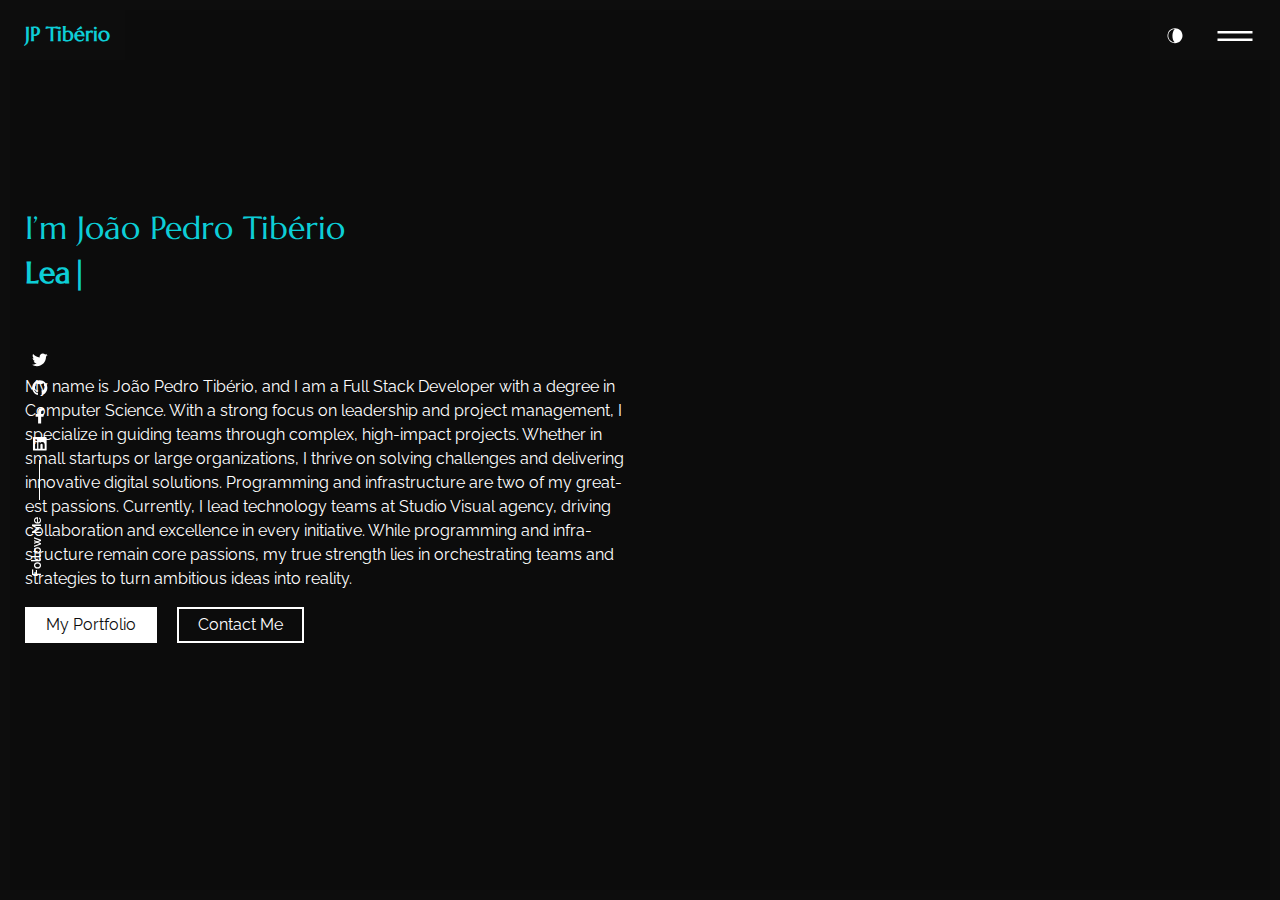
==== commit 0160768e: "Deploy" ====
--- a/index.html
+++ b/index.html
@@ -1 +1 @@
-<!doctype html><html lang="en"><head><meta charset="utf-8"/><link rel="icon" href="/favicon.ico"/><meta name="viewport" content="width=device-width,initial-scale=1"/><meta name="theme-color" content="#ffffff"/><meta name="author" content="João Pedro Tibério"><link rel="preconnect" href="https://fonts.gstatic.com"><link rel="preconnect" href="https://fonts.gstatic.com"><link href="https://fonts.googleapis.com/css2?family=Marcellus&display=swap" rel="stylesheet"><link href="https://fonts.googleapis.com/css2?family=Raleway:ital,wght@0,400;0,500;1,400;1,500&display=swap" rel="stylesheet"><script defer="defer" src="/static/js/main.36fa5e88.js"></script><link href="/static/css/main.e381f8a6.css" rel="stylesheet"></head><body><noscript>You need to enable JavaScript to run this app.</noscript><div id="root"></div></body></html>+<!doctype html><html lang="en"><head><meta charset="utf-8"/><link rel="icon" href="/favicon.ico"/><meta name="viewport" content="width=device-width,initial-scale=1"/><meta name="theme-color" content="#ffffff"/><meta name="author" content="João Pedro Tibério"><link rel="preconnect" href="https://fonts.gstatic.com"><link rel="preconnect" href="https://fonts.gstatic.com"><link href="https://fonts.googleapis.com/css2?family=Marcellus&display=swap" rel="stylesheet"><link href="https://fonts.googleapis.com/css2?family=Raleway:ital,wght@0,400;0,500;1,400;1,500&display=swap" rel="stylesheet"><script defer="defer" src="/static/js/main.36fa5e88.js"></script><link href="/static/css/main.8b2e7a31.css" rel="stylesheet"></head><body><noscript>You need to enable JavaScript to run this app.</noscript><div id="root"></div></body></html>--- a/static/css/main.8b2e7a31.css
+++ b/static/css/main.8b2e7a31.css
@@ -0,0 +1,10 @@
+@charset "UTF-8";/*!
+ * Bootstrap  v5.2.3 (https://getbootstrap.com/)
+ * Copyright 2011-2022 The Bootstrap Authors
+ * Copyright 2011-2022 Twitter, Inc.
+ * Licensed under MIT (https://github.com/twbs/bootstrap/blob/main/LICENSE)
+ */:root{--bs-blue:#0d6efd;--bs-indigo:#6610f2;--bs-purple:#6f42c1;--bs-pink:#d63384;--bs-red:#dc3545;--bs-orange:#fd7e14;--bs-yellow:#ffc107;--bs-green:#198754;--bs-teal:#20c997;--bs-cyan:#0dcaf0;--bs-black:#000;--bs-white:#fff;--bs-gray:#6c757d;--bs-gray-dark:#343a40;--bs-gray-100:#f8f9fa;--bs-gray-200:#e9ecef;--bs-gray-300:#dee2e6;--bs-gray-400:#ced4da;--bs-gray-500:#adb5bd;--bs-gray-600:#6c757d;--bs-gray-700:#495057;--bs-gray-800:#343a40;--bs-gray-900:#212529;--bs-primary:#0d6efd;--bs-secondary:#6c757d;--bs-success:#198754;--bs-info:#0dcaf0;--bs-warning:#ffc107;--bs-danger:#dc3545;--bs-light:#f8f9fa;--bs-dark:#212529;--bs-primary-rgb:13,110,253;--bs-secondary-rgb:108,117,125;--bs-success-rgb:25,135,84;--bs-info-rgb:13,202,240;--bs-warning-rgb:255,193,7;--bs-danger-rgb:220,53,69;--bs-light-rgb:248,249,250;--bs-dark-rgb:33,37,41;--bs-white-rgb:255,255,255;--bs-black-rgb:0,0,0;--bs-body-color-rgb:33,37,41;--bs-body-bg-rgb:255,255,255;--bs-font-sans-serif:system-ui,-apple-system,"Segoe UI",Roboto,"Helvetica Neue","Noto Sans","Liberation Sans",Arial,sans-serif,"Apple Color Emoji","Segoe UI Emoji","Segoe UI Symbol","Noto Color Emoji";--bs-font-monospace:SFMono-Regular,Menlo,Monaco,Consolas,"Liberation Mono","Courier New",monospace;--bs-gradient:linear-gradient(180deg,hsla(0,0%,100%,.15),hsla(0,0%,100%,0));--bs-body-font-family:var(--bs-font-sans-serif);--bs-body-font-size:1rem;--bs-body-font-weight:400;--bs-body-line-height:1.5;--bs-body-color:#212529;--bs-body-bg:#fff;--bs-border-width:1px;--bs-border-style:solid;--bs-border-color:#dee2e6;--bs-border-color-translucent:rgba(0,0,0,.175);--bs-border-radius:0.375rem;--bs-border-radius-sm:0.25rem;--bs-border-radius-lg:0.5rem;--bs-border-radius-xl:1rem;--bs-border-radius-2xl:2rem;--bs-border-radius-pill:50rem;--bs-link-color:#0d6efd;--bs-link-hover-color:#0a58ca;--bs-code-color:#d63384;--bs-highlight-bg:#fff3cd}*,:after,:before{box-sizing:border-box}@media (prefers-reduced-motion:no-preference){:root{scroll-behavior:smooth}}body{-webkit-text-size-adjust:100%;-webkit-tap-highlight-color:transparent;background-color:#fff;background-color:var(--bs-body-bg);color:#212529;color:var(--bs-body-color);font-family:system-ui,-apple-system,Segoe UI,Roboto,Helvetica Neue,Noto Sans,Liberation Sans,Arial,sans-serif,Apple Color Emoji,Segoe UI Emoji,Segoe UI Symbol,Noto Color Emoji;font-family:var(--bs-body-font-family);font-size:1rem;font-size:var(--bs-body-font-size);font-weight:400;font-weight:var(--bs-body-font-weight);line-height:1.5;line-height:var(--bs-body-line-height);text-align:var(--bs-body-text-align)}hr{border:0;border-top:1px solid;color:inherit;margin:1rem 0;opacity:.25}.h1,.h2,.h3,.h4,.h5,.h6,h1,h2,h3,h4,h5,h6{font-weight:500;line-height:1.2;margin-bottom:.5rem;margin-top:0}.h1,h1{font-size:calc(1.375rem + 1.5vw)}@media (min-width:1200px){.h1,h1{font-size:2.5rem}}.h2,h2{font-size:calc(1.325rem + .9vw)}@media (min-width:1200px){.h2,h2{font-size:2rem}}.h3,h3{font-size:calc(1.3rem + .6vw)}@media (min-width:1200px){.h3,h3{font-size:1.75rem}}.h4,h4{font-size:calc(1.275rem + .3vw)}@media (min-width:1200px){.h4,h4{font-size:1.5rem}}.h5,h5{font-size:1.25rem}.h6,h6{font-size:1rem}p{margin-bottom:1rem;margin-top:0}abbr[title]{cursor:help;-webkit-text-decoration:underline dotted;text-decoration:underline dotted;-webkit-text-decoration-skip-ink:none;text-decoration-skip-ink:none}address{font-style:normal;line-height:inherit;margin-bottom:1rem}ol,ul{padding-left:2rem}dl,ol,ul{margin-bottom:1rem;margin-top:0}ol ol,ol ul,ul ol,ul ul{margin-bottom:0}dt{font-weight:700}dd{margin-bottom:.5rem;margin-left:0}blockquote{margin:0 0 1rem}b,strong{font-weight:bolder}.small,small{font-size:.875em}.mark,mark{background-color:#fff3cd;background-color:var(--bs-highlight-bg);padding:.1875em}sub,sup{font-size:.75em;line-height:0;position:relative;vertical-align:initial}sub{bottom:-.25em}sup{top:-.5em}a{color:#0d6efd;color:var(--bs-link-color);text-decoration:underline}a:hover{color:#0a58ca;color:var(--bs-link-hover-color)}a:not([href]):not([class]),a:not([href]):not([class]):hover{color:inherit;text-decoration:none}code,kbd,pre,samp{font-family:SFMono-Regular,Menlo,Monaco,Consolas,Liberation Mono,Courier New,monospace;font-family:var(--bs-font-monospace);font-size:1em}pre{display:block;font-size:.875em;margin-bottom:1rem;margin-top:0;overflow:auto}pre code{color:inherit;font-size:inherit;word-break:normal}code{word-wrap:break-word;color:#d63384;color:var(--bs-code-color);font-size:.875em}a>code{color:inherit}kbd{background-color:#212529;background-color:var(--bs-body-color);border-radius:.25rem;color:#fff;color:var(--bs-body-bg);font-size:.875em;padding:.1875rem .375rem}kbd kbd{font-size:1em;padding:0}figure{margin:0 0 1rem}img,svg{vertical-align:middle}table{border-collapse:collapse;caption-side:bottom}caption{color:#6c757d;padding-bottom:.5rem;padding-top:.5rem;text-align:left}th{text-align:inherit;text-align:-webkit-match-parent}tbody,td,tfoot,th,thead,tr{border:0 solid;border-color:inherit}label{display:inline-block}button{border-radius:0}button:focus:not(:focus-visible){outline:0}button,input,optgroup,select,textarea{font-family:inherit;font-size:inherit;line-height:inherit;margin:0}button,select{text-transform:none}[role=button]{cursor:pointer}select{word-wrap:normal}select:disabled{opacity:1}[list]:not([type=date]):not([type=datetime-local]):not([type=month]):not([type=week]):not([type=time])::-webkit-calendar-picker-indicator{display:none!important}[type=button],[type=reset],[type=submit],button{-webkit-appearance:button}[type=button]:not(:disabled),[type=reset]:not(:disabled),[type=submit]:not(:disabled),button:not(:disabled){cursor:pointer}::-moz-focus-inner{border-style:none;padding:0}textarea{resize:vertical}fieldset{border:0;margin:0;min-width:0;padding:0}legend{float:left;font-size:calc(1.275rem + .3vw);line-height:inherit;margin-bottom:.5rem;padding:0;width:100%}@media (min-width:1200px){legend{font-size:1.5rem}}legend+*{clear:left}::-webkit-datetime-edit-day-field,::-webkit-datetime-edit-fields-wrapper,::-webkit-datetime-edit-hour-field,::-webkit-datetime-edit-minute,::-webkit-datetime-edit-month-field,::-webkit-datetime-edit-text,::-webkit-datetime-edit-year-field{padding:0}::-webkit-inner-spin-button{height:auto}[type=search]{-webkit-appearance:textfield;outline-offset:-2px}::-webkit-search-decoration{-webkit-appearance:none}::-webkit-color-swatch-wrapper{padding:0}::-webkit-file-upload-button{-webkit-appearance:button;font:inherit}::file-selector-button{-webkit-appearance:button;font:inherit}output{display:inline-block}iframe{border:0}summary{cursor:pointer;display:list-item}progress{vertical-align:initial}[hidden]{display:none!important}.lead{font-size:1.25rem;font-weight:300}.display-1{font-size:calc(1.625rem + 4.5vw);font-weight:300;line-height:1.2}@media (min-width:1200px){.display-1{font-size:5rem}}.display-2{font-size:calc(1.575rem + 3.9vw);font-weight:300;line-height:1.2}@media (min-width:1200px){.display-2{font-size:4.5rem}}.display-3{font-size:calc(1.525rem + 3.3vw);font-weight:300;line-height:1.2}@media (min-width:1200px){.display-3{font-size:4rem}}.display-4{font-size:calc(1.475rem + 2.7vw);font-weight:300;line-height:1.2}@media (min-width:1200px){.display-4{font-size:3.5rem}}.display-5{font-size:calc(1.425rem + 2.1vw);font-weight:300;line-height:1.2}@media (min-width:1200px){.display-5{font-size:3rem}}.display-6{font-size:calc(1.375rem + 1.5vw);font-weight:300;line-height:1.2}@media (min-width:1200px){.display-6{font-size:2.5rem}}.list-inline,.list-unstyled{list-style:none;padding-left:0}.list-inline-item{display:inline-block}.list-inline-item:not(:last-child){margin-right:.5rem}.initialism{font-size:.875em;text-transform:uppercase}.blockquote{font-size:1.25rem;margin-bottom:1rem}.blockquote>:last-child{margin-bottom:0}.blockquote-footer{color:#6c757d;font-size:.875em;margin-bottom:1rem;margin-top:-1rem}.blockquote-footer:before{content:"— "}.img-fluid,.img-thumbnail{height:auto;max-width:100%}.img-thumbnail{background-color:#fff;border:1px solid #dee2e6;border:1px solid var(--bs-border-color);border-radius:.375rem;padding:.25rem}.figure{display:inline-block}.figure-img{line-height:1;margin-bottom:.5rem}.figure-caption{color:#6c757d;font-size:.875em}.container,.container-fluid,.container-lg,.container-md,.container-sm,.container-xl,.container-xxl{--bs-gutter-x:1.5rem;--bs-gutter-y:0;margin-left:auto;margin-right:auto;padding-left:calc(var(--bs-gutter-x)*.5);padding-right:calc(var(--bs-gutter-x)*.5);width:100%}@media (min-width:576px){.container,.container-sm{max-width:540px}}@media (min-width:768px){.container,.container-md,.container-sm{max-width:720px}}@media (min-width:992px){.container,.container-lg,.container-md,.container-sm{max-width:960px}}@media (min-width:1200px){.container,.container-lg,.container-md,.container-sm,.container-xl{max-width:1140px}}@media (min-width:1400px){.container,.container-lg,.container-md,.container-sm,.container-xl,.container-xxl{max-width:1320px}}.row{--bs-gutter-x:1.5rem;--bs-gutter-y:0;display:flex;flex-wrap:wrap;margin-left:calc(var(--bs-gutter-x)*-.5);margin-right:calc(var(--bs-gutter-x)*-.5);margin-top:calc(var(--bs-gutter-y)*-1)}.row>*{flex-shrink:0;margin-top:var(--bs-gutter-y);max-width:100%;padding-left:calc(var(--bs-gutter-x)*.5);padding-right:calc(var(--bs-gutter-x)*.5);width:100%}.col{flex:1 0}.row-cols-auto>*{flex:0 0 auto;width:auto}.row-cols-1>*{flex:0 0 auto;width:100%}.row-cols-2>*{flex:0 0 auto;width:50%}.row-cols-3>*{flex:0 0 auto;width:33.3333333333%}.row-cols-4>*{flex:0 0 auto;width:25%}.row-cols-5>*{flex:0 0 auto;width:20%}.row-cols-6>*{flex:0 0 auto;width:16.6666666667%}.col-auto{flex:0 0 auto;width:auto}.col-1{flex:0 0 auto;width:8.33333333%}.col-2{flex:0 0 auto;width:16.66666667%}.col-3{flex:0 0 auto;width:25%}.col-4{flex:0 0 auto;width:33.33333333%}.col-5{flex:0 0 auto;width:41.66666667%}.col-6{flex:0 0 auto;width:50%}.col-7{flex:0 0 auto;width:58.33333333%}.col-8{flex:0 0 auto;width:66.66666667%}.col-9{flex:0 0 auto;width:75%}.col-10{flex:0 0 auto;width:83.33333333%}.col-11{flex:0 0 auto;width:91.66666667%}.col-12{flex:0 0 auto;width:100%}.offset-1{margin-left:8.33333333%}.offset-2{margin-left:16.66666667%}.offset-3{margin-left:25%}.offset-4{margin-left:33.33333333%}.offset-5{margin-left:41.66666667%}.offset-6{margin-left:50%}.offset-7{margin-left:58.33333333%}.offset-8{margin-left:66.66666667%}.offset-9{margin-left:75%}.offset-10{margin-left:83.33333333%}.offset-11{margin-left:91.66666667%}.g-0,.gx-0{--bs-gutter-x:0}.g-0,.gy-0{--bs-gutter-y:0}.g-1,.gx-1{--bs-gutter-x:0.25rem}.g-1,.gy-1{--bs-gutter-y:0.25rem}.g-2,.gx-2{--bs-gutter-x:0.5rem}.g-2,.gy-2{--bs-gutter-y:0.5rem}.g-3,.gx-3{--bs-gutter-x:1rem}.g-3,.gy-3{--bs-gutter-y:1rem}.g-4,.gx-4{--bs-gutter-x:1.5rem}.g-4,.gy-4{--bs-gutter-y:1.5rem}.g-5,.gx-5{--bs-gutter-x:3rem}.g-5,.gy-5{--bs-gutter-y:3rem}@media (min-width:576px){.col-sm{flex:1 0}.row-cols-sm-auto>*{flex:0 0 auto;width:auto}.row-cols-sm-1>*{flex:0 0 auto;width:100%}.row-cols-sm-2>*{flex:0 0 auto;width:50%}.row-cols-sm-3>*{flex:0 0 auto;width:33.3333333333%}.row-cols-sm-4>*{flex:0 0 auto;width:25%}.row-cols-sm-5>*{flex:0 0 auto;width:20%}.row-cols-sm-6>*{flex:0 0 auto;width:16.6666666667%}.col-sm-auto{flex:0 0 auto;width:auto}.col-sm-1{flex:0 0 auto;width:8.33333333%}.col-sm-2{flex:0 0 auto;width:16.66666667%}.col-sm-3{flex:0 0 auto;width:25%}.col-sm-4{flex:0 0 auto;width:33.33333333%}.col-sm-5{flex:0 0 auto;width:41.66666667%}.col-sm-6{flex:0 0 auto;width:50%}.col-sm-7{flex:0 0 auto;width:58.33333333%}.col-sm-8{flex:0 0 auto;width:66.66666667%}.col-sm-9{flex:0 0 auto;width:75%}.col-sm-10{flex:0 0 auto;width:83.33333333%}.col-sm-11{flex:0 0 auto;width:91.66666667%}.col-sm-12{flex:0 0 auto;width:100%}.offset-sm-0{margin-left:0}.offset-sm-1{margin-left:8.33333333%}.offset-sm-2{margin-left:16.66666667%}.offset-sm-3{margin-left:25%}.offset-sm-4{margin-left:33.33333333%}.offset-sm-5{margin-left:41.66666667%}.offset-sm-6{margin-left:50%}.offset-sm-7{margin-left:58.33333333%}.offset-sm-8{margin-left:66.66666667%}.offset-sm-9{margin-left:75%}.offset-sm-10{margin-left:83.33333333%}.offset-sm-11{margin-left:91.66666667%}.g-sm-0,.gx-sm-0{--bs-gutter-x:0}.g-sm-0,.gy-sm-0{--bs-gutter-y:0}.g-sm-1,.gx-sm-1{--bs-gutter-x:0.25rem}.g-sm-1,.gy-sm-1{--bs-gutter-y:0.25rem}.g-sm-2,.gx-sm-2{--bs-gutter-x:0.5rem}.g-sm-2,.gy-sm-2{--bs-gutter-y:0.5rem}.g-sm-3,.gx-sm-3{--bs-gutter-x:1rem}.g-sm-3,.gy-sm-3{--bs-gutter-y:1rem}.g-sm-4,.gx-sm-4{--bs-gutter-x:1.5rem}.g-sm-4,.gy-sm-4{--bs-gutter-y:1.5rem}.g-sm-5,.gx-sm-5{--bs-gutter-x:3rem}.g-sm-5,.gy-sm-5{--bs-gutter-y:3rem}}@media (min-width:768px){.col-md{flex:1 0}.row-cols-md-auto>*{flex:0 0 auto;width:auto}.row-cols-md-1>*{flex:0 0 auto;width:100%}.row-cols-md-2>*{flex:0 0 auto;width:50%}.row-cols-md-3>*{flex:0 0 auto;width:33.3333333333%}.row-cols-md-4>*{flex:0 0 auto;width:25%}.row-cols-md-5>*{flex:0 0 auto;width:20%}.row-cols-md-6>*{flex:0 0 auto;width:16.6666666667%}.col-md-auto{flex:0 0 auto;width:auto}.col-md-1{flex:0 0 auto;width:8.33333333%}.col-md-2{flex:0 0 auto;width:16.66666667%}.col-md-3{flex:0 0 auto;width:25%}.col-md-4{flex:0 0 auto;width:33.33333333%}.col-md-5{flex:0 0 auto;width:41.66666667%}.col-md-6{flex:0 0 auto;width:50%}.col-md-7{flex:0 0 auto;width:58.33333333%}.col-md-8{flex:0 0 auto;width:66.66666667%}.col-md-9{flex:0 0 auto;width:75%}.col-md-10{flex:0 0 auto;width:83.33333333%}.col-md-11{flex:0 0 auto;width:91.66666667%}.col-md-12{flex:0 0 auto;width:100%}.offset-md-0{margin-left:0}.offset-md-1{margin-left:8.33333333%}.offset-md-2{margin-left:16.66666667%}.offset-md-3{margin-left:25%}.offset-md-4{margin-left:33.33333333%}.offset-md-5{margin-left:41.66666667%}.offset-md-6{margin-left:50%}.offset-md-7{margin-left:58.33333333%}.offset-md-8{margin-left:66.66666667%}.offset-md-9{margin-left:75%}.offset-md-10{margin-left:83.33333333%}.offset-md-11{margin-left:91.66666667%}.g-md-0,.gx-md-0{--bs-gutter-x:0}.g-md-0,.gy-md-0{--bs-gutter-y:0}.g-md-1,.gx-md-1{--bs-gutter-x:0.25rem}.g-md-1,.gy-md-1{--bs-gutter-y:0.25rem}.g-md-2,.gx-md-2{--bs-gutter-x:0.5rem}.g-md-2,.gy-md-2{--bs-gutter-y:0.5rem}.g-md-3,.gx-md-3{--bs-gutter-x:1rem}.g-md-3,.gy-md-3{--bs-gutter-y:1rem}.g-md-4,.gx-md-4{--bs-gutter-x:1.5rem}.g-md-4,.gy-md-4{--bs-gutter-y:1.5rem}.g-md-5,.gx-md-5{--bs-gutter-x:3rem}.g-md-5,.gy-md-5{--bs-gutter-y:3rem}}@media (min-width:992px){.col-lg{flex:1 0}.row-cols-lg-auto>*{flex:0 0 auto;width:auto}.row-cols-lg-1>*{flex:0 0 auto;width:100%}.row-cols-lg-2>*{flex:0 0 auto;width:50%}.row-cols-lg-3>*{flex:0 0 auto;width:33.3333333333%}.row-cols-lg-4>*{flex:0 0 auto;width:25%}.row-cols-lg-5>*{flex:0 0 auto;width:20%}.row-cols-lg-6>*{flex:0 0 auto;width:16.6666666667%}.col-lg-auto{flex:0 0 auto;width:auto}.col-lg-1{flex:0 0 auto;width:8.33333333%}.col-lg-2{flex:0 0 auto;width:16.66666667%}.col-lg-3{flex:0 0 auto;width:25%}.col-lg-4{flex:0 0 auto;width:33.33333333%}.col-lg-5{flex:0 0 auto;width:41.66666667%}.col-lg-6{flex:0 0 auto;width:50%}.col-lg-7{flex:0 0 auto;width:58.33333333%}.col-lg-8{flex:0 0 auto;width:66.66666667%}.col-lg-9{flex:0 0 auto;width:75%}.col-lg-10{flex:0 0 auto;width:83.33333333%}.col-lg-11{flex:0 0 auto;width:91.66666667%}.col-lg-12{flex:0 0 auto;width:100%}.offset-lg-0{margin-left:0}.offset-lg-1{margin-left:8.33333333%}.offset-lg-2{margin-left:16.66666667%}.offset-lg-3{margin-left:25%}.offset-lg-4{margin-left:33.33333333%}.offset-lg-5{margin-left:41.66666667%}.offset-lg-6{margin-left:50%}.offset-lg-7{margin-left:58.33333333%}.offset-lg-8{margin-left:66.66666667%}.offset-lg-9{margin-left:75%}.offset-lg-10{margin-left:83.33333333%}.offset-lg-11{margin-left:91.66666667%}.g-lg-0,.gx-lg-0{--bs-gutter-x:0}.g-lg-0,.gy-lg-0{--bs-gutter-y:0}.g-lg-1,.gx-lg-1{--bs-gutter-x:0.25rem}.g-lg-1,.gy-lg-1{--bs-gutter-y:0.25rem}.g-lg-2,.gx-lg-2{--bs-gutter-x:0.5rem}.g-lg-2,.gy-lg-2{--bs-gutter-y:0.5rem}.g-lg-3,.gx-lg-3{--bs-gutter-x:1rem}.g-lg-3,.gy-lg-3{--bs-gutter-y:1rem}.g-lg-4,.gx-lg-4{--bs-gutter-x:1.5rem}.g-lg-4,.gy-lg-4{--bs-gutter-y:1.5rem}.g-lg-5,.gx-lg-5{--bs-gutter-x:3rem}.g-lg-5,.gy-lg-5{--bs-gutter-y:3rem}}@media (min-width:1200px){.col-xl{flex:1 0}.row-cols-xl-auto>*{flex:0 0 auto;width:auto}.row-cols-xl-1>*{flex:0 0 auto;width:100%}.row-cols-xl-2>*{flex:0 0 auto;width:50%}.row-cols-xl-3>*{flex:0 0 auto;width:33.3333333333%}.row-cols-xl-4>*{flex:0 0 auto;width:25%}.row-cols-xl-5>*{flex:0 0 auto;width:20%}.row-cols-xl-6>*{flex:0 0 auto;width:16.6666666667%}.col-xl-auto{flex:0 0 auto;width:auto}.col-xl-1{flex:0 0 auto;width:8.33333333%}.col-xl-2{flex:0 0 auto;width:16.66666667%}.col-xl-3{flex:0 0 auto;width:25%}.col-xl-4{flex:0 0 auto;width:33.33333333%}.col-xl-5{flex:0 0 auto;width:41.66666667%}.col-xl-6{flex:0 0 auto;width:50%}.col-xl-7{flex:0 0 auto;width:58.33333333%}.col-xl-8{flex:0 0 auto;width:66.66666667%}.col-xl-9{flex:0 0 auto;width:75%}.col-xl-10{flex:0 0 auto;width:83.33333333%}.col-xl-11{flex:0 0 auto;width:91.66666667%}.col-xl-12{flex:0 0 auto;width:100%}.offset-xl-0{margin-left:0}.offset-xl-1{margin-left:8.33333333%}.offset-xl-2{margin-left:16.66666667%}.offset-xl-3{margin-left:25%}.offset-xl-4{margin-left:33.33333333%}.offset-xl-5{margin-left:41.66666667%}.offset-xl-6{margin-left:50%}.offset-xl-7{margin-left:58.33333333%}.offset-xl-8{margin-left:66.66666667%}.offset-xl-9{margin-left:75%}.offset-xl-10{margin-left:83.33333333%}.offset-xl-11{margin-left:91.66666667%}.g-xl-0,.gx-xl-0{--bs-gutter-x:0}.g-xl-0,.gy-xl-0{--bs-gutter-y:0}.g-xl-1,.gx-xl-1{--bs-gutter-x:0.25rem}.g-xl-1,.gy-xl-1{--bs-gutter-y:0.25rem}.g-xl-2,.gx-xl-2{--bs-gutter-x:0.5rem}.g-xl-2,.gy-xl-2{--bs-gutter-y:0.5rem}.g-xl-3,.gx-xl-3{--bs-gutter-x:1rem}.g-xl-3,.gy-xl-3{--bs-gutter-y:1rem}.g-xl-4,.gx-xl-4{--bs-gutter-x:1.5rem}.g-xl-4,.gy-xl-4{--bs-gutter-y:1.5rem}.g-xl-5,.gx-xl-5{--bs-gutter-x:3rem}.g-xl-5,.gy-xl-5{--bs-gutter-y:3rem}}@media (min-width:1400px){.col-xxl{flex:1 0}.row-cols-xxl-auto>*{flex:0 0 auto;width:auto}.row-cols-xxl-1>*{flex:0 0 auto;width:100%}.row-cols-xxl-2>*{flex:0 0 auto;width:50%}.row-cols-xxl-3>*{flex:0 0 auto;width:33.3333333333%}.row-cols-xxl-4>*{flex:0 0 auto;width:25%}.row-cols-xxl-5>*{flex:0 0 auto;width:20%}.row-cols-xxl-6>*{flex:0 0 auto;width:16.6666666667%}.col-xxl-auto{flex:0 0 auto;width:auto}.col-xxl-1{flex:0 0 auto;width:8.33333333%}.col-xxl-2{flex:0 0 auto;width:16.66666667%}.col-xxl-3{flex:0 0 auto;width:25%}.col-xxl-4{flex:0 0 auto;width:33.33333333%}.col-xxl-5{flex:0 0 auto;width:41.66666667%}.col-xxl-6{flex:0 0 auto;width:50%}.col-xxl-7{flex:0 0 auto;width:58.33333333%}.col-xxl-8{flex:0 0 auto;width:66.66666667%}.col-xxl-9{flex:0 0 auto;width:75%}.col-xxl-10{flex:0 0 auto;width:83.33333333%}.col-xxl-11{flex:0 0 auto;width:91.66666667%}.col-xxl-12{flex:0 0 auto;width:100%}.offset-xxl-0{margin-left:0}.offset-xxl-1{margin-left:8.33333333%}.offset-xxl-2{margin-left:16.66666667%}.offset-xxl-3{margin-left:25%}.offset-xxl-4{margin-left:33.33333333%}.offset-xxl-5{margin-left:41.66666667%}.offset-xxl-6{margin-left:50%}.offset-xxl-7{margin-left:58.33333333%}.offset-xxl-8{margin-left:66.66666667%}.offset-xxl-9{margin-left:75%}.offset-xxl-10{margin-left:83.33333333%}.offset-xxl-11{margin-left:91.66666667%}.g-xxl-0,.gx-xxl-0{--bs-gutter-x:0}.g-xxl-0,.gy-xxl-0{--bs-gutter-y:0}.g-xxl-1,.gx-xxl-1{--bs-gutter-x:0.25rem}.g-xxl-1,.gy-xxl-1{--bs-gutter-y:0.25rem}.g-xxl-2,.gx-xxl-2{--bs-gutter-x:0.5rem}.g-xxl-2,.gy-xxl-2{--bs-gutter-y:0.5rem}.g-xxl-3,.gx-xxl-3{--bs-gutter-x:1rem}.g-xxl-3,.gy-xxl-3{--bs-gutter-y:1rem}.g-xxl-4,.gx-xxl-4{--bs-gutter-x:1.5rem}.g-xxl-4,.gy-xxl-4{--bs-gutter-y:1.5rem}.g-xxl-5,.gx-xxl-5{--bs-gutter-x:3rem}.g-xxl-5,.gy-xxl-5{--bs-gutter-y:3rem}}.table{--bs-table-color:var(--bs-body-color);--bs-table-bg:transparent;--bs-table-border-color:var(--bs-border-color);--bs-table-accent-bg:transparent;--bs-table-striped-color:var(--bs-body-color);--bs-table-striped-bg:rgba(0,0,0,.05);--bs-table-active-color:var(--bs-body-color);--bs-table-active-bg:rgba(0,0,0,.1);--bs-table-hover-color:var(--bs-body-color);--bs-table-hover-bg:rgba(0,0,0,.075);border-color:var(--bs-table-border-color);color:var(--bs-table-color);margin-bottom:1rem;vertical-align:top;width:100%}.table>:not(caption)>*>*{background-color:var(--bs-table-bg);border-bottom-width:1px;box-shadow:inset 0 0 0 9999px var(--bs-table-accent-bg);padding:.5rem}.table>tbody{vertical-align:inherit}.table>thead{vertical-align:bottom}.table-group-divider{border-top:2px solid}.caption-top{caption-side:top}.table-sm>:not(caption)>*>*{padding:.25rem}.table-bordered>:not(caption)>*{border-width:1px 0}.table-bordered>:not(caption)>*>*{border-width:0 1px}.table-borderless>:not(caption)>*>*{border-bottom-width:0}.table-borderless>:not(:first-child){border-top-width:0}.table-striped-columns>:not(caption)>tr>:nth-child(2n),.table-striped>tbody>tr:nth-of-type(odd)>*{--bs-table-accent-bg:var(--bs-table-striped-bg);color:var(--bs-table-striped-color)}.table-active{--bs-table-accent-bg:var(--bs-table-active-bg);color:var(--bs-table-active-color)}.table-hover>tbody>tr:hover>*{--bs-table-accent-bg:var(--bs-table-hover-bg);color:var(--bs-table-hover-color)}.table-primary{--bs-table-color:#000;--bs-table-bg:#cfe2ff;--bs-table-border-color:#bacbe6;--bs-table-striped-bg:#c5d7f2;--bs-table-striped-color:#000;--bs-table-active-bg:#bacbe6;--bs-table-active-color:#000;--bs-table-hover-bg:#bfd1ec;--bs-table-hover-color:#000}.table-primary,.table-secondary{border-color:var(--bs-table-border-color);color:var(--bs-table-color)}.table-secondary{--bs-table-color:#000;--bs-table-bg:#e2e3e5;--bs-table-border-color:#cbccce;--bs-table-striped-bg:#d7d8da;--bs-table-striped-color:#000;--bs-table-active-bg:#cbccce;--bs-table-active-color:#000;--bs-table-hover-bg:#d1d2d4;--bs-table-hover-color:#000}.table-success{--bs-table-color:#000;--bs-table-bg:#d1e7dd;--bs-table-border-color:#bcd0c7;--bs-table-striped-bg:#c7dbd2;--bs-table-striped-color:#000;--bs-table-active-bg:#bcd0c7;--bs-table-active-color:#000;--bs-table-hover-bg:#c1d6cc;--bs-table-hover-color:#000}.table-info,.table-success{border-color:var(--bs-table-border-color);color:var(--bs-table-color)}.table-info{--bs-table-color:#000;--bs-table-bg:#cff4fc;--bs-table-border-color:#badce3;--bs-table-striped-bg:#c5e8ef;--bs-table-striped-color:#000;--bs-table-active-bg:#badce3;--bs-table-active-color:#000;--bs-table-hover-bg:#bfe2e9;--bs-table-hover-color:#000}.table-warning{--bs-table-color:#000;--bs-table-bg:#fff3cd;--bs-table-border-color:#e6dbb9;--bs-table-striped-bg:#f2e7c3;--bs-table-striped-color:#000;--bs-table-active-bg:#e6dbb9;--bs-table-active-color:#000;--bs-table-hover-bg:#ece1be;--bs-table-hover-color:#000}.table-danger,.table-warning{border-color:var(--bs-table-border-color);color:var(--bs-table-color)}.table-danger{--bs-table-color:#000;--bs-table-bg:#f8d7da;--bs-table-border-color:#dfc2c4;--bs-table-striped-bg:#eccccf;--bs-table-striped-color:#000;--bs-table-active-bg:#dfc2c4;--bs-table-active-color:#000;--bs-table-hover-bg:#e5c7ca;--bs-table-hover-color:#000}.table-light{--bs-table-color:#000;--bs-table-bg:#f8f9fa;--bs-table-border-color:#dfe0e1;--bs-table-striped-bg:#ecedee;--bs-table-striped-color:#000;--bs-table-active-bg:#dfe0e1;--bs-table-active-color:#000;--bs-table-hover-bg:#e5e6e7;--bs-table-hover-color:#000}.table-dark,.table-light{border-color:var(--bs-table-border-color);color:var(--bs-table-color)}.table-dark{--bs-table-color:#fff;--bs-table-bg:#212529;--bs-table-border-color:#373b3e;--bs-table-striped-bg:#2c3034;--bs-table-striped-color:#fff;--bs-table-active-bg:#373b3e;--bs-table-active-color:#fff;--bs-table-hover-bg:#323539;--bs-table-hover-color:#fff}.table-responsive{-webkit-overflow-scrolling:touch;overflow-x:auto}@media (max-width:575.98px){.table-responsive-sm{-webkit-overflow-scrolling:touch;overflow-x:auto}}@media (max-width:767.98px){.table-responsive-md{-webkit-overflow-scrolling:touch;overflow-x:auto}}@media (max-width:991.98px){.table-responsive-lg{-webkit-overflow-scrolling:touch;overflow-x:auto}}@media (max-width:1199.98px){.table-responsive-xl{-webkit-overflow-scrolling:touch;overflow-x:auto}}@media (max-width:1399.98px){.table-responsive-xxl{-webkit-overflow-scrolling:touch;overflow-x:auto}}.form-label{margin-bottom:.5rem}.col-form-label{font-size:inherit;line-height:1.5;margin-bottom:0;padding-bottom:calc(.375rem + 1px);padding-top:calc(.375rem + 1px)}.col-form-label-lg{font-size:1.25rem;padding-bottom:calc(.5rem + 1px);padding-top:calc(.5rem + 1px)}.col-form-label-sm{font-size:.875rem;padding-bottom:calc(.25rem + 1px);padding-top:calc(.25rem + 1px)}.form-text{color:#6c757d;font-size:.875em;margin-top:.25rem}.form-control{-webkit-appearance:none;appearance:none;background-clip:padding-box;background-color:#fff;border:1px solid #ced4da;border-radius:.375rem;color:#212529;display:block;font-size:1rem;font-weight:400;line-height:1.5;padding:.375rem .75rem;transition:border-color .15s ease-in-out,box-shadow .15s ease-in-out;width:100%}@media (prefers-reduced-motion:reduce){.form-control{transition:none}}.form-control[type=file]{overflow:hidden}.form-control[type=file]:not(:disabled):not([readonly]){cursor:pointer}.form-control:focus{background-color:#fff;border-color:#86b7fe;box-shadow:0 0 0 .25rem rgba(13,110,253,.25);color:#212529;outline:0}.form-control::-webkit-date-and-time-value{height:1.5em}.form-control::-webkit-input-placeholder{color:#6c757d;opacity:1}.form-control::placeholder{color:#6c757d;opacity:1}.form-control:disabled{background-color:#e9ecef;opacity:1}.form-control::-webkit-file-upload-button{-webkit-margin-end:.75rem;background-color:#e9ecef;border:0 solid;border-color:inherit;border-inline-end-width:1px;border-radius:0;color:#212529;margin:-.375rem -.75rem;margin-inline-end:.75rem;padding:.375rem .75rem;pointer-events:none;-webkit-transition:color .15s ease-in-out,background-color .15s ease-in-out,border-color .15s ease-in-out,box-shadow .15s ease-in-out;transition:color .15s ease-in-out,background-color .15s ease-in-out,border-color .15s ease-in-out,box-shadow .15s ease-in-out}.form-control::file-selector-button{-webkit-margin-end:.75rem;background-color:#e9ecef;border:0 solid;border-color:inherit;border-inline-end-width:1px;border-radius:0;color:#212529;margin:-.375rem -.75rem;margin-inline-end:.75rem;padding:.375rem .75rem;pointer-events:none;transition:color .15s ease-in-out,background-color .15s ease-in-out,border-color .15s ease-in-out,box-shadow .15s ease-in-out}@media (prefers-reduced-motion:reduce){.form-control::-webkit-file-upload-button{-webkit-transition:none;transition:none}.form-control::file-selector-button{transition:none}}.form-control:hover:not(:disabled):not([readonly])::-webkit-file-upload-button{background-color:#dde0e3}.form-control:hover:not(:disabled):not([readonly])::file-selector-button{background-color:#dde0e3}.form-control-plaintext{background-color:initial;border:solid transparent;border-width:1px 0;color:#212529;display:block;line-height:1.5;margin-bottom:0;padding:.375rem 0;width:100%}.form-control-plaintext:focus{outline:0}.form-control-plaintext.form-control-lg,.form-control-plaintext.form-control-sm{padding-left:0;padding-right:0}.form-control-sm{border-radius:.25rem;font-size:.875rem;min-height:calc(1.5em + .5rem + 2px);padding:.25rem .5rem}.form-control-sm::-webkit-file-upload-button{-webkit-margin-end:.5rem;margin:-.25rem -.5rem;margin-inline-end:.5rem;padding:.25rem .5rem}.form-control-sm::file-selector-button{-webkit-margin-end:.5rem;margin:-.25rem -.5rem;margin-inline-end:.5rem;padding:.25rem .5rem}.form-control-lg{border-radius:.5rem;font-size:1.25rem;min-height:calc(1.5em + 1rem + 2px);padding:.5rem 1rem}.form-control-lg::-webkit-file-upload-button{-webkit-margin-end:1rem;margin:-.5rem -1rem;margin-inline-end:1rem;padding:.5rem 1rem}.form-control-lg::file-selector-button{-webkit-margin-end:1rem;margin:-.5rem -1rem;margin-inline-end:1rem;padding:.5rem 1rem}textarea.form-control{min-height:calc(1.5em + .75rem + 2px)}textarea.form-control-sm{min-height:calc(1.5em + .5rem + 2px)}textarea.form-control-lg{min-height:calc(1.5em + 1rem + 2px)}.form-control-color{height:calc(1.5em + .75rem + 2px);padding:.375rem;width:3rem}.form-control-color:not(:disabled):not([readonly]){cursor:pointer}.form-control-color::-moz-color-swatch{border:0!important;border-radius:.375rem}.form-control-color::-webkit-color-swatch{border-radius:.375rem}.form-control-color.form-control-sm{height:calc(1.5em + .5rem + 2px)}.form-control-color.form-control-lg{height:calc(1.5em + 1rem + 2px)}.form-select{-moz-padding-start:calc(.75rem - 3px);-webkit-appearance:none;appearance:none;background-color:#fff;background-image:url("data:image/svg+xml;charset=utf-8,%3Csvg xmlns='http://www.w3.org/2000/svg' viewBox='0 0 16 16'%3E%3Cpath fill='none' stroke='%23343a40' stroke-linecap='round' stroke-linejoin='round' stroke-width='2' d='m2 5 6 6 6-6'/%3E%3C/svg%3E");background-position:right .75rem center;background-repeat:no-repeat;background-size:16px 12px;border:1px solid #ced4da;border-radius:.375rem;color:#212529;display:block;font-size:1rem;font-weight:400;line-height:1.5;padding:.375rem 2.25rem .375rem .75rem;transition:border-color .15s ease-in-out,box-shadow .15s ease-in-out;width:100%}@media (prefers-reduced-motion:reduce){.form-select{transition:none}}.form-select:focus{border-color:#86b7fe;box-shadow:0 0 0 .25rem rgba(13,110,253,.25);outline:0}.form-select[multiple],.form-select[size]:not([size="1"]){background-image:none;padding-right:.75rem}.form-select:disabled{background-color:#e9ecef}.form-select:-moz-focusring{color:transparent;text-shadow:0 0 0 #212529}.form-select-sm{border-radius:.25rem;font-size:.875rem;padding-bottom:.25rem;padding-left:.5rem;padding-top:.25rem}.form-select-lg{border-radius:.5rem;font-size:1.25rem;padding-bottom:.5rem;padding-left:1rem;padding-top:.5rem}.form-check{display:block;margin-bottom:.125rem;min-height:1.5rem;padding-left:1.5em}.form-check .form-check-input{float:left;margin-left:-1.5em}.form-check-reverse{padding-left:0;padding-right:1.5em;text-align:right}.form-check-reverse .form-check-input{float:right;margin-left:0;margin-right:-1.5em}.form-check-input{-webkit-appearance:none;appearance:none;background-color:#fff;background-position:50%;background-repeat:no-repeat;background-size:contain;border:1px solid rgba(0,0,0,.25);height:1em;margin-top:.25em;-webkit-print-color-adjust:exact;print-color-adjust:exact;vertical-align:top;width:1em}.form-check-input[type=checkbox]{border-radius:.25em}.form-check-input[type=radio]{border-radius:50%}.form-check-input:active{-webkit-filter:brightness(90%);filter:brightness(90%)}.form-check-input:focus{border-color:#86b7fe;box-shadow:0 0 0 .25rem rgba(13,110,253,.25);outline:0}.form-check-input:checked{background-color:#0d6efd;border-color:#0d6efd}.form-check-input:checked[type=checkbox]{background-image:url("data:image/svg+xml;charset=utf-8,%3Csvg xmlns='http://www.w3.org/2000/svg' viewBox='0 0 20 20'%3E%3Cpath fill='none' stroke='%23fff' stroke-linecap='round' stroke-linejoin='round' stroke-width='3' d='m6 10 3 3 6-6'/%3E%3C/svg%3E")}.form-check-input:checked[type=radio]{background-image:url("data:image/svg+xml;charset=utf-8,%3Csvg xmlns='http://www.w3.org/2000/svg' viewBox='-4 -4 8 8'%3E%3Ccircle r='2' fill='%23fff'/%3E%3C/svg%3E")}.form-check-input[type=checkbox]:indeterminate{background-color:#0d6efd;background-image:url("data:image/svg+xml;charset=utf-8,%3Csvg xmlns='http://www.w3.org/2000/svg' viewBox='0 0 20 20'%3E%3Cpath fill='none' stroke='%23fff' stroke-linecap='round' stroke-linejoin='round' stroke-width='3' d='M6 10h8'/%3E%3C/svg%3E");border-color:#0d6efd}.form-check-input:disabled{-webkit-filter:none;filter:none;opacity:.5;pointer-events:none}.form-check-input:disabled~.form-check-label,.form-check-input[disabled]~.form-check-label{cursor:default;opacity:.5}.form-switch{padding-left:2.5em}.form-switch .form-check-input{background-image:url("data:image/svg+xml;charset=utf-8,%3Csvg xmlns='http://www.w3.org/2000/svg' viewBox='-4 -4 8 8'%3E%3Ccircle r='3' fill='rgba(0, 0, 0, 0.25)'/%3E%3C/svg%3E");background-position:0;border-radius:2em;margin-left:-2.5em;transition:background-position .15s ease-in-out;width:2em}@media (prefers-reduced-motion:reduce){.form-switch .form-check-input{transition:none}}.form-switch .form-check-input:focus{background-image:url("data:image/svg+xml;charset=utf-8,%3Csvg xmlns='http://www.w3.org/2000/svg' viewBox='-4 -4 8 8'%3E%3Ccircle r='3' fill='%2386b7fe'/%3E%3C/svg%3E")}.form-switch .form-check-input:checked{background-image:url("data:image/svg+xml;charset=utf-8,%3Csvg xmlns='http://www.w3.org/2000/svg' viewBox='-4 -4 8 8'%3E%3Ccircle r='3' fill='%23fff'/%3E%3C/svg%3E");background-position:100%}.form-switch.form-check-reverse{padding-left:0;padding-right:2.5em}.form-switch.form-check-reverse .form-check-input{margin-left:0;margin-right:-2.5em}.form-check-inline{display:inline-block;margin-right:1rem}.btn-check{clip:rect(0,0,0,0);pointer-events:none;position:absolute}.btn-check:disabled+.btn,.btn-check[disabled]+.btn{-webkit-filter:none;filter:none;opacity:.65;pointer-events:none}.form-range{-webkit-appearance:none;appearance:none;background-color:initial;height:1.5rem;padding:0;width:100%}.form-range:focus{outline:0}.form-range:focus::-webkit-slider-thumb{box-shadow:0 0 0 1px #fff,0 0 0 .25rem rgba(13,110,253,.25)}.form-range:focus::-moz-range-thumb{box-shadow:0 0 0 1px #fff,0 0 0 .25rem rgba(13,110,253,.25)}.form-range::-moz-focus-outer{border:0}.form-range::-webkit-slider-thumb{-webkit-appearance:none;appearance:none;background-color:#0d6efd;border:0;border-radius:1rem;height:1rem;margin-top:-.25rem;-webkit-transition:background-color .15s ease-in-out,border-color .15s ease-in-out,box-shadow .15s ease-in-out;transition:background-color .15s ease-in-out,border-color .15s ease-in-out,box-shadow .15s ease-in-out;width:1rem}@media (prefers-reduced-motion:reduce){.form-range::-webkit-slider-thumb{-webkit-transition:none;transition:none}}.form-range::-webkit-slider-thumb:active{background-color:#b6d4fe}.form-range::-webkit-slider-runnable-track{background-color:#dee2e6;border-color:transparent;border-radius:1rem;color:transparent;cursor:pointer;height:.5rem;width:100%}.form-range::-moz-range-thumb{appearance:none;background-color:#0d6efd;border:0;border-radius:1rem;height:1rem;-moz-transition:background-color .15s ease-in-out,border-color .15s ease-in-out,box-shadow .15s ease-in-out;transition:background-color .15s ease-in-out,border-color .15s ease-in-out,box-shadow .15s ease-in-out;width:1rem}@media (prefers-reduced-motion:reduce){.form-range::-moz-range-thumb{-moz-transition:none;transition:none}}.form-range::-moz-range-thumb:active{background-color:#b6d4fe}.form-range::-moz-range-track{background-color:#dee2e6;border-color:transparent;border-radius:1rem;color:transparent;cursor:pointer;height:.5rem;width:100%}.form-range:disabled{pointer-events:none}.form-range:disabled::-webkit-slider-thumb{background-color:#adb5bd}.form-range:disabled::-moz-range-thumb{background-color:#adb5bd}.form-floating{position:relative}.form-floating>.form-control,.form-floating>.form-control-plaintext,.form-floating>.form-select{height:calc(3.5rem + 2px);line-height:1.25}.form-floating>label{border:1px solid transparent;height:100%;left:0;overflow:hidden;padding:1rem .75rem;pointer-events:none;position:absolute;text-align:start;text-overflow:ellipsis;top:0;-webkit-transform-origin:0 0;transform-origin:0 0;transition:opacity .1s ease-in-out,-webkit-transform .1s ease-in-out;transition:opacity .1s ease-in-out,transform .1s ease-in-out;transition:opacity .1s ease-in-out,transform .1s ease-in-out,-webkit-transform .1s ease-in-out;white-space:nowrap;width:100%}@media (prefers-reduced-motion:reduce){.form-floating>label{transition:none}}.form-floating>.form-control,.form-floating>.form-control-plaintext{padding:1rem .75rem}.form-floating>.form-control-plaintext::-webkit-input-placeholder,.form-floating>.form-control::-webkit-input-placeholder{color:transparent}.form-floating>.form-control-plaintext::placeholder,.form-floating>.form-control::placeholder{color:transparent}.form-floating>.form-control-plaintext:focus,.form-floating>.form-control-plaintext:not(:placeholder-shown),.form-floating>.form-control:focus,.form-floating>.form-control:not(:placeholder-shown){padding-bottom:.625rem;padding-top:1.625rem}.form-floating>.form-control-plaintext:-webkit-autofill,.form-floating>.form-control:-webkit-autofill{padding-bottom:.625rem;padding-top:1.625rem}.form-floating>.form-select{padding-bottom:.625rem;padding-top:1.625rem}.form-floating>.form-control-plaintext~label,.form-floating>.form-control:focus~label,.form-floating>.form-control:not(:placeholder-shown)~label,.form-floating>.form-select~label{opacity:.65;-webkit-transform:scale(.85) translateY(-.5rem) translateX(.15rem);transform:scale(.85) translateY(-.5rem) translateX(.15rem)}.form-floating>.form-control:-webkit-autofill~label{opacity:.65;-webkit-transform:scale(.85) translateY(-.5rem) translateX(.15rem);transform:scale(.85) translateY(-.5rem) translateX(.15rem)}.form-floating>.form-control-plaintext~label{border-width:1px 0}.input-group{align-items:stretch;display:flex;flex-wrap:wrap;position:relative;width:100%}.input-group>.form-control,.input-group>.form-floating,.input-group>.form-select{flex:1 1 auto;min-width:0;position:relative;width:1%}.input-group>.form-control:focus,.input-group>.form-floating:focus-within,.input-group>.form-select:focus{z-index:5}.input-group .btn{position:relative;z-index:2}.input-group .btn:focus{z-index:5}.input-group-text{align-items:center;background-color:#e9ecef;border:1px solid #ced4da;border-radius:.375rem;color:#212529;display:flex;font-size:1rem;font-weight:400;line-height:1.5;padding:.375rem .75rem;text-align:center;white-space:nowrap}.input-group-lg>.btn,.input-group-lg>.form-control,.input-group-lg>.form-select,.input-group-lg>.input-group-text{border-radius:.5rem;font-size:1.25rem;padding:.5rem 1rem}.input-group-sm>.btn,.input-group-sm>.form-control,.input-group-sm>.form-select,.input-group-sm>.input-group-text{border-radius:.25rem;font-size:.875rem;padding:.25rem .5rem}.input-group-lg>.form-select,.input-group-sm>.form-select{padding-right:3rem}.input-group.has-validation>.dropdown-toggle:nth-last-child(n+4),.input-group.has-validation>.form-floating:nth-last-child(n+3)>.form-control,.input-group.has-validation>.form-floating:nth-last-child(n+3)>.form-select,.input-group.has-validation>:nth-last-child(n+3):not(.dropdown-toggle):not(.dropdown-menu):not(.form-floating),.input-group:not(.has-validation)>.dropdown-toggle:nth-last-child(n+3),.input-group:not(.has-validation)>.form-floating:not(:last-child)>.form-control,.input-group:not(.has-validation)>.form-floating:not(:last-child)>.form-select,.input-group:not(.has-validation)>:not(:last-child):not(.dropdown-toggle):not(.dropdown-menu):not(.form-floating){border-bottom-right-radius:0;border-top-right-radius:0}.input-group>:not(:first-child):not(.dropdown-menu):not(.valid-tooltip):not(.valid-feedback):not(.invalid-tooltip):not(.invalid-feedback){border-bottom-left-radius:0;border-top-left-radius:0;margin-left:-1px}.input-group>.form-floating:not(:first-child)>.form-control,.input-group>.form-floating:not(:first-child)>.form-select{border-bottom-left-radius:0;border-top-left-radius:0}.valid-feedback{color:#198754;display:none;font-size:.875em;margin-top:.25rem;width:100%}.valid-tooltip{background-color:rgba(25,135,84,.9);border-radius:.375rem;color:#fff;display:none;font-size:.875rem;margin-top:.1rem;max-width:100%;padding:.25rem .5rem;position:absolute;top:100%;z-index:5}.is-valid~.valid-feedback,.is-valid~.valid-tooltip,.was-validated :valid~.valid-feedback,.was-validated :valid~.valid-tooltip{display:block}.form-control.is-valid,.was-validated .form-control:valid{background-image:url("data:image/svg+xml;charset=utf-8,%3Csvg xmlns='http://www.w3.org/2000/svg' viewBox='0 0 8 8'%3E%3Cpath fill='%23198754' d='M2.3 6.73.6 4.53c-.4-1.04.46-1.4 1.1-.8l1.1 1.4 3.4-3.8c.6-.63 1.6-.27 1.2.7l-4 4.6c-.43.5-.8.4-1.1.1z'/%3E%3C/svg%3E");background-position:right calc(.375em + .1875rem) center;background-repeat:no-repeat;background-size:calc(.75em + .375rem) calc(.75em + .375rem);border-color:#198754;padding-right:calc(1.5em + .75rem)}.form-control.is-valid:focus,.was-validated .form-control:valid:focus{border-color:#198754;box-shadow:0 0 0 .25rem rgba(25,135,84,.25)}.was-validated textarea.form-control:valid,textarea.form-control.is-valid{background-position:top calc(.375em + .1875rem) right calc(.375em + .1875rem);padding-right:calc(1.5em + .75rem)}.form-select.is-valid,.was-validated .form-select:valid{border-color:#198754}.form-select.is-valid:not([multiple]):not([size]),.form-select.is-valid:not([multiple])[size="1"],.was-validated .form-select:valid:not([multiple]):not([size]),.was-validated .form-select:valid:not([multiple])[size="1"]{background-image:url("data:image/svg+xml;charset=utf-8,%3Csvg xmlns='http://www.w3.org/2000/svg' viewBox='0 0 16 16'%3E%3Cpath fill='none' stroke='%23343a40' stroke-linecap='round' stroke-linejoin='round' stroke-width='2' d='m2 5 6 6 6-6'/%3E%3C/svg%3E"),url("data:image/svg+xml;charset=utf-8,%3Csvg xmlns='http://www.w3.org/2000/svg' viewBox='0 0 8 8'%3E%3Cpath fill='%23198754' d='M2.3 6.73.6 4.53c-.4-1.04.46-1.4 1.1-.8l1.1 1.4 3.4-3.8c.6-.63 1.6-.27 1.2.7l-4 4.6c-.43.5-.8.4-1.1.1z'/%3E%3C/svg%3E");background-position:right .75rem center,center right 2.25rem;background-size:16px 12px,calc(.75em + .375rem) calc(.75em + .375rem);padding-right:4.125rem}.form-select.is-valid:focus,.was-validated .form-select:valid:focus{border-color:#198754;box-shadow:0 0 0 .25rem rgba(25,135,84,.25)}.form-control-color.is-valid,.was-validated .form-control-color:valid{width:calc(3.75rem + 1.5em)}.form-check-input.is-valid,.was-validated .form-check-input:valid{border-color:#198754}.form-check-input.is-valid:checked,.was-validated .form-check-input:valid:checked{background-color:#198754}.form-check-input.is-valid:focus,.was-validated .form-check-input:valid:focus{box-shadow:0 0 0 .25rem rgba(25,135,84,.25)}.form-check-input.is-valid~.form-check-label,.was-validated .form-check-input:valid~.form-check-label{color:#198754}.form-check-inline .form-check-input~.valid-feedback{margin-left:.5em}.input-group>.form-control:not(:focus).is-valid,.input-group>.form-floating:not(:focus-within).is-valid,.input-group>.form-select:not(:focus).is-valid,.was-validated .input-group>.form-control:not(:focus):valid,.was-validated .input-group>.form-floating:not(:focus-within):valid,.was-validated .input-group>.form-select:not(:focus):valid{z-index:3}.invalid-feedback{color:#dc3545;display:none;font-size:.875em;margin-top:.25rem;width:100%}.invalid-tooltip{background-color:rgba(220,53,69,.9);border-radius:.375rem;color:#fff;display:none;font-size:.875rem;margin-top:.1rem;max-width:100%;padding:.25rem .5rem;position:absolute;top:100%;z-index:5}.is-invalid~.invalid-feedback,.is-invalid~.invalid-tooltip,.was-validated :invalid~.invalid-feedback,.was-validated :invalid~.invalid-tooltip{display:block}.form-control.is-invalid,.was-validated .form-control:invalid{background-image:url("data:image/svg+xml;charset=utf-8,%3Csvg xmlns='http://www.w3.org/2000/svg' width='12' height='12' fill='none' stroke='%23dc3545'%3E%3Ccircle cx='6' cy='6' r='4.5'/%3E%3Cpath stroke-linejoin='round' d='M5.8 3.6h.4L6 6.5z'/%3E%3Ccircle cx='6' cy='8.2' r='.6' fill='%23dc3545' stroke='none'/%3E%3C/svg%3E");background-position:right calc(.375em + .1875rem) center;background-repeat:no-repeat;background-size:calc(.75em + .375rem) calc(.75em + .375rem);border-color:#dc3545;padding-right:calc(1.5em + .75rem)}.form-control.is-invalid:focus,.was-validated .form-control:invalid:focus{border-color:#dc3545;box-shadow:0 0 0 .25rem rgba(220,53,69,.25)}.was-validated textarea.form-control:invalid,textarea.form-control.is-invalid{background-position:top calc(.375em + .1875rem) right calc(.375em + .1875rem);padding-right:calc(1.5em + .75rem)}.form-select.is-invalid,.was-validated .form-select:invalid{border-color:#dc3545}.form-select.is-invalid:not([multiple]):not([size]),.form-select.is-invalid:not([multiple])[size="1"],.was-validated .form-select:invalid:not([multiple]):not([size]),.was-validated .form-select:invalid:not([multiple])[size="1"]{background-image:url("data:image/svg+xml;charset=utf-8,%3Csvg xmlns='http://www.w3.org/2000/svg' viewBox='0 0 16 16'%3E%3Cpath fill='none' stroke='%23343a40' stroke-linecap='round' stroke-linejoin='round' stroke-width='2' d='m2 5 6 6 6-6'/%3E%3C/svg%3E"),url("data:image/svg+xml;charset=utf-8,%3Csvg xmlns='http://www.w3.org/2000/svg' width='12' height='12' fill='none' stroke='%23dc3545'%3E%3Ccircle cx='6' cy='6' r='4.5'/%3E%3Cpath stroke-linejoin='round' d='M5.8 3.6h.4L6 6.5z'/%3E%3Ccircle cx='6' cy='8.2' r='.6' fill='%23dc3545' stroke='none'/%3E%3C/svg%3E");background-position:right .75rem center,center right 2.25rem;background-size:16px 12px,calc(.75em + .375rem) calc(.75em + .375rem);padding-right:4.125rem}.form-select.is-invalid:focus,.was-validated .form-select:invalid:focus{border-color:#dc3545;box-shadow:0 0 0 .25rem rgba(220,53,69,.25)}.form-control-color.is-invalid,.was-validated .form-control-color:invalid{width:calc(3.75rem + 1.5em)}.form-check-input.is-invalid,.was-validated .form-check-input:invalid{border-color:#dc3545}.form-check-input.is-invalid:checked,.was-validated .form-check-input:invalid:checked{background-color:#dc3545}.form-check-input.is-invalid:focus,.was-validated .form-check-input:invalid:focus{box-shadow:0 0 0 .25rem rgba(220,53,69,.25)}.form-check-input.is-invalid~.form-check-label,.was-validated .form-check-input:invalid~.form-check-label{color:#dc3545}.form-check-inline .form-check-input~.invalid-feedback{margin-left:.5em}.input-group>.form-control:not(:focus).is-invalid,.input-group>.form-floating:not(:focus-within).is-invalid,.input-group>.form-select:not(:focus).is-invalid,.was-validated .input-group>.form-control:not(:focus):invalid,.was-validated .input-group>.form-floating:not(:focus-within):invalid,.was-validated .input-group>.form-select:not(:focus):invalid{z-index:4}.btn{--bs-btn-padding-x:0.75rem;--bs-btn-padding-y:0.375rem;--bs-btn-font-family: ;--bs-btn-font-size:1rem;--bs-btn-font-weight:400;--bs-btn-line-height:1.5;--bs-btn-color:#212529;--bs-btn-bg:transparent;--bs-btn-border-width:1px;--bs-btn-border-color:transparent;--bs-btn-border-radius:0.375rem;--bs-btn-hover-border-color:transparent;--bs-btn-box-shadow:inset 0 1px 0 hsla(0,0%,100%,.15),0 1px 1px rgba(0,0,0,.075);--bs-btn-disabled-opacity:0.65;--bs-btn-focus-box-shadow:0 0 0 0.25rem rgba(var(--bs-btn-focus-shadow-rgb),.5);background-color:var(--bs-btn-bg);border:var(--bs-btn-border-width) solid var(--bs-btn-border-color);border-radius:var(--bs-btn-border-radius);color:var(--bs-btn-color);cursor:pointer;display:inline-block;font-family:var(--bs-btn-font-family);font-size:var(--bs-btn-font-size);font-weight:var(--bs-btn-font-weight);line-height:var(--bs-btn-line-height);padding:var(--bs-btn-padding-y) var(--bs-btn-padding-x);text-align:center;text-decoration:none;transition:color .15s ease-in-out,background-color .15s ease-in-out,border-color .15s ease-in-out,box-shadow .15s ease-in-out;-webkit-user-select:none;user-select:none;vertical-align:middle}@media (prefers-reduced-motion:reduce){.btn{transition:none}}.btn:hover{background-color:var(--bs-btn-hover-bg);border-color:var(--bs-btn-hover-border-color);color:var(--bs-btn-hover-color)}.btn-check+.btn:hover{background-color:var(--bs-btn-bg);border-color:var(--bs-btn-border-color);color:var(--bs-btn-color)}.btn:focus-visible{background-color:var(--bs-btn-hover-bg);border-color:var(--bs-btn-hover-border-color);box-shadow:var(--bs-btn-focus-box-shadow);color:var(--bs-btn-hover-color);outline:0}.btn-check:focus-visible+.btn{border-color:var(--bs-btn-hover-border-color);box-shadow:var(--bs-btn-focus-box-shadow);outline:0}.btn-check:checked+.btn,.btn.active,.btn.show,.btn:first-child:active,:not(.btn-check)+.btn:active{background-color:var(--bs-btn-active-bg);border-color:var(--bs-btn-active-border-color);color:var(--bs-btn-active-color)}.btn-check:checked+.btn:focus-visible,.btn.active:focus-visible,.btn.show:focus-visible,.btn:first-child:active:focus-visible,:not(.btn-check)+.btn:active:focus-visible{box-shadow:var(--bs-btn-focus-box-shadow)}.btn.disabled,.btn:disabled,fieldset:disabled .btn{background-color:var(--bs-btn-disabled-bg);border-color:var(--bs-btn-disabled-border-color);color:var(--bs-btn-disabled-color);opacity:var(--bs-btn-disabled-opacity);pointer-events:none}.btn-primary{--bs-btn-color:#fff;--bs-btn-bg:#0d6efd;--bs-btn-border-color:#0d6efd;--bs-btn-hover-color:#fff;--bs-btn-hover-bg:#0b5ed7;--bs-btn-hover-border-color:#0a58ca;--bs-btn-focus-shadow-rgb:49,132,253;--bs-btn-active-color:#fff;--bs-btn-active-bg:#0a58ca;--bs-btn-active-border-color:#0a53be;--bs-btn-active-shadow:inset 0 3px 5px rgba(0,0,0,.125);--bs-btn-disabled-color:#fff;--bs-btn-disabled-bg:#0d6efd;--bs-btn-disabled-border-color:#0d6efd}.btn-secondary{--bs-btn-color:#fff;--bs-btn-bg:#6c757d;--bs-btn-border-color:#6c757d;--bs-btn-hover-color:#fff;--bs-btn-hover-bg:#5c636a;--bs-btn-hover-border-color:#565e64;--bs-btn-focus-shadow-rgb:130,138,145;--bs-btn-active-color:#fff;--bs-btn-active-bg:#565e64;--bs-btn-active-border-color:#51585e;--bs-btn-active-shadow:inset 0 3px 5px rgba(0,0,0,.125);--bs-btn-disabled-color:#fff;--bs-btn-disabled-bg:#6c757d;--bs-btn-disabled-border-color:#6c757d}.btn-success{--bs-btn-color:#fff;--bs-btn-bg:#198754;--bs-btn-border-color:#198754;--bs-btn-hover-color:#fff;--bs-btn-hover-bg:#157347;--bs-btn-hover-border-color:#146c43;--bs-btn-focus-shadow-rgb:60,153,110;--bs-btn-active-color:#fff;--bs-btn-active-bg:#146c43;--bs-btn-active-border-color:#13653f;--bs-btn-active-shadow:inset 0 3px 5px rgba(0,0,0,.125);--bs-btn-disabled-color:#fff;--bs-btn-disabled-bg:#198754;--bs-btn-disabled-border-color:#198754}.btn-info{--bs-btn-color:#000;--bs-btn-bg:#0dcaf0;--bs-btn-border-color:#0dcaf0;--bs-btn-hover-color:#000;--bs-btn-hover-bg:#31d2f2;--bs-btn-hover-border-color:#25cff2;--bs-btn-focus-shadow-rgb:11,172,204;--bs-btn-active-color:#000;--bs-btn-active-bg:#3dd5f3;--bs-btn-active-border-color:#25cff2;--bs-btn-active-shadow:inset 0 3px 5px rgba(0,0,0,.125);--bs-btn-disabled-color:#000;--bs-btn-disabled-bg:#0dcaf0;--bs-btn-disabled-border-color:#0dcaf0}.btn-warning{--bs-btn-color:#000;--bs-btn-bg:#ffc107;--bs-btn-border-color:#ffc107;--bs-btn-hover-color:#000;--bs-btn-hover-bg:#ffca2c;--bs-btn-hover-border-color:#ffc720;--bs-btn-focus-shadow-rgb:217,164,6;--bs-btn-active-color:#000;--bs-btn-active-bg:#ffcd39;--bs-btn-active-border-color:#ffc720;--bs-btn-active-shadow:inset 0 3px 5px rgba(0,0,0,.125);--bs-btn-disabled-color:#000;--bs-btn-disabled-bg:#ffc107;--bs-btn-disabled-border-color:#ffc107}.btn-danger{--bs-btn-color:#fff;--bs-btn-bg:#dc3545;--bs-btn-border-color:#dc3545;--bs-btn-hover-color:#fff;--bs-btn-hover-bg:#bb2d3b;--bs-btn-hover-border-color:#b02a37;--bs-btn-focus-shadow-rgb:225,83,97;--bs-btn-active-color:#fff;--bs-btn-active-bg:#b02a37;--bs-btn-active-border-color:#a52834;--bs-btn-active-shadow:inset 0 3px 5px rgba(0,0,0,.125);--bs-btn-disabled-color:#fff;--bs-btn-disabled-bg:#dc3545;--bs-btn-disabled-border-color:#dc3545}.btn-light{--bs-btn-color:#000;--bs-btn-bg:#f8f9fa;--bs-btn-border-color:#f8f9fa;--bs-btn-hover-color:#000;--bs-btn-hover-bg:#d3d4d5;--bs-btn-hover-border-color:#c6c7c8;--bs-btn-focus-shadow-rgb:211,212,213;--bs-btn-active-color:#000;--bs-btn-active-bg:#c6c7c8;--bs-btn-active-border-color:#babbbc;--bs-btn-active-shadow:inset 0 3px 5px rgba(0,0,0,.125);--bs-btn-disabled-color:#000;--bs-btn-disabled-bg:#f8f9fa;--bs-btn-disabled-border-color:#f8f9fa}.btn-dark{--bs-btn-color:#fff;--bs-btn-bg:#212529;--bs-btn-border-color:#212529;--bs-btn-hover-color:#fff;--bs-btn-hover-bg:#424649;--bs-btn-hover-border-color:#373b3e;--bs-btn-focus-shadow-rgb:66,70,73;--bs-btn-active-color:#fff;--bs-btn-active-bg:#4d5154;--bs-btn-active-border-color:#373b3e;--bs-btn-active-shadow:inset 0 3px 5px rgba(0,0,0,.125);--bs-btn-disabled-color:#fff;--bs-btn-disabled-bg:#212529;--bs-btn-disabled-border-color:#212529}.btn-outline-primary{--bs-btn-color:#0d6efd;--bs-btn-border-color:#0d6efd;--bs-btn-hover-color:#fff;--bs-btn-hover-bg:#0d6efd;--bs-btn-hover-border-color:#0d6efd;--bs-btn-focus-shadow-rgb:13,110,253;--bs-btn-active-color:#fff;--bs-btn-active-bg:#0d6efd;--bs-btn-active-border-color:#0d6efd;--bs-btn-active-shadow:inset 0 3px 5px rgba(0,0,0,.125);--bs-btn-disabled-color:#0d6efd;--bs-btn-disabled-bg:transparent;--bs-btn-disabled-border-color:#0d6efd;--bs-gradient:none}.btn-outline-secondary{--bs-btn-color:#6c757d;--bs-btn-border-color:#6c757d;--bs-btn-hover-color:#fff;--bs-btn-hover-bg:#6c757d;--bs-btn-hover-border-color:#6c757d;--bs-btn-focus-shadow-rgb:108,117,125;--bs-btn-active-color:#fff;--bs-btn-active-bg:#6c757d;--bs-btn-active-border-color:#6c757d;--bs-btn-active-shadow:inset 0 3px 5px rgba(0,0,0,.125);--bs-btn-disabled-color:#6c757d;--bs-btn-disabled-bg:transparent;--bs-btn-disabled-border-color:#6c757d;--bs-gradient:none}.btn-outline-success{--bs-btn-color:#198754;--bs-btn-border-color:#198754;--bs-btn-hover-color:#fff;--bs-btn-hover-bg:#198754;--bs-btn-hover-border-color:#198754;--bs-btn-focus-shadow-rgb:25,135,84;--bs-btn-active-color:#fff;--bs-btn-active-bg:#198754;--bs-btn-active-border-color:#198754;--bs-btn-active-shadow:inset 0 3px 5px rgba(0,0,0,.125);--bs-btn-disabled-color:#198754;--bs-btn-disabled-bg:transparent;--bs-btn-disabled-border-color:#198754;--bs-gradient:none}.btn-outline-info{--bs-btn-color:#0dcaf0;--bs-btn-border-color:#0dcaf0;--bs-btn-hover-color:#000;--bs-btn-hover-bg:#0dcaf0;--bs-btn-hover-border-color:#0dcaf0;--bs-btn-focus-shadow-rgb:13,202,240;--bs-btn-active-color:#000;--bs-btn-active-bg:#0dcaf0;--bs-btn-active-border-color:#0dcaf0;--bs-btn-active-shadow:inset 0 3px 5px rgba(0,0,0,.125);--bs-btn-disabled-color:#0dcaf0;--bs-btn-disabled-bg:transparent;--bs-btn-disabled-border-color:#0dcaf0;--bs-gradient:none}.btn-outline-warning{--bs-btn-color:#ffc107;--bs-btn-border-color:#ffc107;--bs-btn-hover-color:#000;--bs-btn-hover-bg:#ffc107;--bs-btn-hover-border-color:#ffc107;--bs-btn-focus-shadow-rgb:255,193,7;--bs-btn-active-color:#000;--bs-btn-active-bg:#ffc107;--bs-btn-active-border-color:#ffc107;--bs-btn-active-shadow:inset 0 3px 5px rgba(0,0,0,.125);--bs-btn-disabled-color:#ffc107;--bs-btn-disabled-bg:transparent;--bs-btn-disabled-border-color:#ffc107;--bs-gradient:none}.btn-outline-danger{--bs-btn-color:#dc3545;--bs-btn-border-color:#dc3545;--bs-btn-hover-color:#fff;--bs-btn-hover-bg:#dc3545;--bs-btn-hover-border-color:#dc3545;--bs-btn-focus-shadow-rgb:220,53,69;--bs-btn-active-color:#fff;--bs-btn-active-bg:#dc3545;--bs-btn-active-border-color:#dc3545;--bs-btn-active-shadow:inset 0 3px 5px rgba(0,0,0,.125);--bs-btn-disabled-color:#dc3545;--bs-btn-disabled-bg:transparent;--bs-btn-disabled-border-color:#dc3545;--bs-gradient:none}.btn-outline-light{--bs-btn-color:#f8f9fa;--bs-btn-border-color:#f8f9fa;--bs-btn-hover-color:#000;--bs-btn-hover-bg:#f8f9fa;--bs-btn-hover-border-color:#f8f9fa;--bs-btn-focus-shadow-rgb:248,249,250;--bs-btn-active-color:#000;--bs-btn-active-bg:#f8f9fa;--bs-btn-active-border-color:#f8f9fa;--bs-btn-active-shadow:inset 0 3px 5px rgba(0,0,0,.125);--bs-btn-disabled-color:#f8f9fa;--bs-btn-disabled-bg:transparent;--bs-btn-disabled-border-color:#f8f9fa;--bs-gradient:none}.btn-outline-dark{--bs-btn-color:#212529;--bs-btn-border-color:#212529;--bs-btn-hover-color:#fff;--bs-btn-hover-bg:#212529;--bs-btn-hover-border-color:#212529;--bs-btn-focus-shadow-rgb:33,37,41;--bs-btn-active-color:#fff;--bs-btn-active-bg:#212529;--bs-btn-active-border-color:#212529;--bs-btn-active-shadow:inset 0 3px 5px rgba(0,0,0,.125);--bs-btn-disabled-color:#212529;--bs-btn-disabled-bg:transparent;--bs-btn-disabled-border-color:#212529;--bs-gradient:none}.btn-link{--bs-btn-font-weight:400;--bs-btn-color:var(--bs-link-color);--bs-btn-bg:transparent;--bs-btn-border-color:transparent;--bs-btn-hover-color:var(--bs-link-hover-color);--bs-btn-hover-border-color:transparent;--bs-btn-active-color:var(--bs-link-hover-color);--bs-btn-active-border-color:transparent;--bs-btn-disabled-color:#6c757d;--bs-btn-disabled-border-color:transparent;--bs-btn-box-shadow:none;--bs-btn-focus-shadow-rgb:49,132,253;text-decoration:underline}.btn-link:focus-visible{color:var(--bs-btn-color)}.btn-link:hover{color:var(--bs-btn-hover-color)}.btn-group-lg>.btn,.btn-lg{--bs-btn-padding-y:0.5rem;--bs-btn-padding-x:1rem;--bs-btn-font-size:1.25rem;--bs-btn-border-radius:0.5rem}.btn-group-sm>.btn,.btn-sm{--bs-btn-padding-y:0.25rem;--bs-btn-padding-x:0.5rem;--bs-btn-font-size:0.875rem;--bs-btn-border-radius:0.25rem}.fade{transition:opacity .15s linear}@media (prefers-reduced-motion:reduce){.fade{transition:none}}.fade:not(.show){opacity:0}.collapse:not(.show){display:none}.collapsing{height:0;overflow:hidden;transition:height .35s ease}@media (prefers-reduced-motion:reduce){.collapsing{transition:none}}.collapsing.collapse-horizontal{height:auto;transition:width .35s ease;width:0}@media (prefers-reduced-motion:reduce){.collapsing.collapse-horizontal{transition:none}}.dropdown,.dropdown-center,.dropend,.dropstart,.dropup,.dropup-center{position:relative}.dropdown-toggle{white-space:nowrap}.dropdown-toggle:after{border-bottom:0;border-left:.3em solid transparent;border-right:.3em solid transparent;border-top:.3em solid;content:"";display:inline-block;margin-left:.255em;vertical-align:.255em}.dropdown-toggle:empty:after{margin-left:0}.dropdown-menu{--bs-dropdown-zindex:1000;--bs-dropdown-min-width:10rem;--bs-dropdown-padding-x:0;--bs-dropdown-padding-y:0.5rem;--bs-dropdown-spacer:0.125rem;--bs-dropdown-font-size:1rem;--bs-dropdown-color:#212529;--bs-dropdown-bg:#fff;--bs-dropdown-border-color:var(--bs-border-color-translucent);--bs-dropdown-border-radius:0.375rem;--bs-dropdown-border-width:1px;--bs-dropdown-inner-border-radius:calc(0.375rem - 1px);--bs-dropdown-divider-bg:var(--bs-border-color-translucent);--bs-dropdown-divider-margin-y:0.5rem;--bs-dropdown-box-shadow:0 0.5rem 1rem rgba(0,0,0,.15);--bs-dropdown-link-color:#212529;--bs-dropdown-link-hover-color:#1e2125;--bs-dropdown-link-hover-bg:#e9ecef;--bs-dropdown-link-active-color:#fff;--bs-dropdown-link-active-bg:#0d6efd;--bs-dropdown-link-disabled-color:#adb5bd;--bs-dropdown-item-padding-x:1rem;--bs-dropdown-item-padding-y:0.25rem;--bs-dropdown-header-color:#6c757d;--bs-dropdown-header-padding-x:1rem;--bs-dropdown-header-padding-y:0.5rem;background-clip:padding-box;background-color:var(--bs-dropdown-bg);border:var(--bs-dropdown-border-width) solid var(--bs-dropdown-border-color);border-radius:var(--bs-dropdown-border-radius);color:var(--bs-dropdown-color);display:none;font-size:var(--bs-dropdown-font-size);list-style:none;margin:0;min-width:var(--bs-dropdown-min-width);padding:var(--bs-dropdown-padding-y) var(--bs-dropdown-padding-x);position:absolute;text-align:left;z-index:var(--bs-dropdown-zindex)}.dropdown-menu[data-bs-popper]{left:0;margin-top:var(--bs-dropdown-spacer);top:100%}.dropdown-menu-start{--bs-position:start}.dropdown-menu-start[data-bs-popper]{left:0;right:auto}.dropdown-menu-end{--bs-position:end}.dropdown-menu-end[data-bs-popper]{left:auto;right:0}@media (min-width:576px){.dropdown-menu-sm-start{--bs-position:start}.dropdown-menu-sm-start[data-bs-popper]{left:0;right:auto}.dropdown-menu-sm-end{--bs-position:end}.dropdown-menu-sm-end[data-bs-popper]{left:auto;right:0}}@media (min-width:768px){.dropdown-menu-md-start{--bs-position:start}.dropdown-menu-md-start[data-bs-popper]{left:0;right:auto}.dropdown-menu-md-end{--bs-position:end}.dropdown-menu-md-end[data-bs-popper]{left:auto;right:0}}@media (min-width:992px){.dropdown-menu-lg-start{--bs-position:start}.dropdown-menu-lg-start[data-bs-popper]{left:0;right:auto}.dropdown-menu-lg-end{--bs-position:end}.dropdown-menu-lg-end[data-bs-popper]{left:auto;right:0}}@media (min-width:1200px){.dropdown-menu-xl-start{--bs-position:start}.dropdown-menu-xl-start[data-bs-popper]{left:0;right:auto}.dropdown-menu-xl-end{--bs-position:end}.dropdown-menu-xl-end[data-bs-popper]{left:auto;right:0}}@media (min-width:1400px){.dropdown-menu-xxl-start{--bs-position:start}.dropdown-menu-xxl-start[data-bs-popper]{left:0;right:auto}.dropdown-menu-xxl-end{--bs-position:end}.dropdown-menu-xxl-end[data-bs-popper]{left:auto;right:0}}.dropup .dropdown-menu[data-bs-popper]{bottom:100%;margin-bottom:var(--bs-dropdown-spacer);margin-top:0;top:auto}.dropup .dropdown-toggle:after{border-bottom:.3em solid;border-left:.3em solid transparent;border-right:.3em solid transparent;border-top:0;content:"";display:inline-block;margin-left:.255em;vertical-align:.255em}.dropup .dropdown-toggle:empty:after{margin-left:0}.dropend .dropdown-menu[data-bs-popper]{left:100%;margin-left:var(--bs-dropdown-spacer);margin-top:0;right:auto;top:0}.dropend .dropdown-toggle:after{border-bottom:.3em solid transparent;border-left:.3em solid;border-right:0;border-top:.3em solid transparent;content:"";display:inline-block;margin-left:.255em;vertical-align:.255em}.dropend .dropdown-toggle:empty:after{margin-left:0}.dropend .dropdown-toggle:after{vertical-align:0}.dropstart .dropdown-menu[data-bs-popper]{left:auto;margin-right:var(--bs-dropdown-spacer);margin-top:0;right:100%;top:0}.dropstart .dropdown-toggle:after{content:"";display:inline-block;display:none;margin-left:.255em;vertical-align:.255em}.dropstart .dropdown-toggle:before{border-bottom:.3em solid transparent;border-right:.3em solid;border-top:.3em solid transparent;content:"";display:inline-block;margin-right:.255em;vertical-align:.255em}.dropstart .dropdown-toggle:empty:after{margin-left:0}.dropstart .dropdown-toggle:before{vertical-align:0}.dropdown-divider{border-top:1px solid var(--bs-dropdown-divider-bg);height:0;margin:var(--bs-dropdown-divider-margin-y) 0;opacity:1;overflow:hidden}.dropdown-item{background-color:initial;border:0;clear:both;color:var(--bs-dropdown-link-color);display:block;font-weight:400;padding:var(--bs-dropdown-item-padding-y) var(--bs-dropdown-item-padding-x);text-align:inherit;text-decoration:none;white-space:nowrap;width:100%}.dropdown-item:focus,.dropdown-item:hover{background-color:var(--bs-dropdown-link-hover-bg);color:var(--bs-dropdown-link-hover-color)}.dropdown-item.active,.dropdown-item:active{background-color:var(--bs-dropdown-link-active-bg);color:var(--bs-dropdown-link-active-color);text-decoration:none}.dropdown-item.disabled,.dropdown-item:disabled{background-color:initial;color:var(--bs-dropdown-link-disabled-color);pointer-events:none}.dropdown-menu.show{display:block}.dropdown-header{color:var(--bs-dropdown-header-color);display:block;font-size:.875rem;margin-bottom:0;padding:var(--bs-dropdown-header-padding-y) var(--bs-dropdown-header-padding-x);white-space:nowrap}.dropdown-item-text{color:var(--bs-dropdown-link-color);display:block;padding:var(--bs-dropdown-item-padding-y) var(--bs-dropdown-item-padding-x)}.dropdown-menu-dark{--bs-dropdown-color:#dee2e6;--bs-dropdown-bg:#343a40;--bs-dropdown-border-color:var(--bs-border-color-translucent);--bs-dropdown-box-shadow: ;--bs-dropdown-link-color:#dee2e6;--bs-dropdown-link-hover-color:#fff;--bs-dropdown-divider-bg:var(--bs-border-color-translucent);--bs-dropdown-link-hover-bg:hsla(0,0%,100%,.15);--bs-dropdown-link-active-color:#fff;--bs-dropdown-link-active-bg:#0d6efd;--bs-dropdown-link-disabled-color:#adb5bd;--bs-dropdown-header-color:#adb5bd}.btn-group,.btn-group-vertical{display:inline-flex;position:relative;vertical-align:middle}.btn-group-vertical>.btn,.btn-group>.btn{flex:1 1 auto;position:relative}.btn-group-vertical>.btn-check:checked+.btn,.btn-group-vertical>.btn-check:focus+.btn,.btn-group-vertical>.btn.active,.btn-group-vertical>.btn:active,.btn-group-vertical>.btn:focus,.btn-group-vertical>.btn:hover,.btn-group>.btn-check:checked+.btn,.btn-group>.btn-check:focus+.btn,.btn-group>.btn.active,.btn-group>.btn:active,.btn-group>.btn:focus,.btn-group>.btn:hover{z-index:1}.btn-toolbar{display:flex;flex-wrap:wrap;justify-content:flex-start}.btn-toolbar .input-group{width:auto}.btn-group{border-radius:.375rem}.btn-group>.btn-group:not(:first-child),.btn-group>:not(.btn-check:first-child)+.btn{margin-left:-1px}.btn-group>.btn-group:not(:last-child)>.btn,.btn-group>.btn.dropdown-toggle-split:first-child,.btn-group>.btn:not(:last-child):not(.dropdown-toggle){border-bottom-right-radius:0;border-top-right-radius:0}.btn-group>.btn-group:not(:first-child)>.btn,.btn-group>.btn:nth-child(n+3),.btn-group>:not(.btn-check)+.btn{border-bottom-left-radius:0;border-top-left-radius:0}.dropdown-toggle-split{padding-left:.5625rem;padding-right:.5625rem}.dropdown-toggle-split:after,.dropend .dropdown-toggle-split:after,.dropup .dropdown-toggle-split:after{margin-left:0}.dropstart .dropdown-toggle-split:before{margin-right:0}.btn-group-sm>.btn+.dropdown-toggle-split,.btn-sm+.dropdown-toggle-split{padding-left:.375rem;padding-right:.375rem}.btn-group-lg>.btn+.dropdown-toggle-split,.btn-lg+.dropdown-toggle-split{padding-left:.75rem;padding-right:.75rem}.btn-group-vertical{align-items:flex-start;flex-direction:column;justify-content:center}.btn-group-vertical>.btn,.btn-group-vertical>.btn-group{width:100%}.btn-group-vertical>.btn-group:not(:first-child),.btn-group-vertical>.btn:not(:first-child){margin-top:-1px}.btn-group-vertical>.btn-group:not(:last-child)>.btn,.btn-group-vertical>.btn:not(:last-child):not(.dropdown-toggle){border-bottom-left-radius:0;border-bottom-right-radius:0}.btn-group-vertical>.btn-group:not(:first-child)>.btn,.btn-group-vertical>.btn~.btn{border-top-left-radius:0;border-top-right-radius:0}.nav{--bs-nav-link-padding-x:1rem;--bs-nav-link-padding-y:0.5rem;--bs-nav-link-font-weight: ;--bs-nav-link-color:var(--bs-link-color);--bs-nav-link-hover-color:var(--bs-link-hover-color);--bs-nav-link-disabled-color:#6c757d;display:flex;flex-wrap:wrap;list-style:none;margin-bottom:0;padding-left:0}.nav-link{color:var(--bs-nav-link-color);display:block;font-size:var(--bs-nav-link-font-size);font-weight:var(--bs-nav-link-font-weight);padding:var(--bs-nav-link-padding-y) var(--bs-nav-link-padding-x);text-decoration:none;transition:color .15s ease-in-out,background-color .15s ease-in-out,border-color .15s ease-in-out}@media (prefers-reduced-motion:reduce){.nav-link{transition:none}}.nav-link:focus,.nav-link:hover{color:var(--bs-nav-link-hover-color)}.nav-link.disabled{color:var(--bs-nav-link-disabled-color);cursor:default;pointer-events:none}.nav-tabs{--bs-nav-tabs-border-width:1px;--bs-nav-tabs-border-color:#dee2e6;--bs-nav-tabs-border-radius:0.375rem;--bs-nav-tabs-link-hover-border-color:#e9ecef #e9ecef #dee2e6;--bs-nav-tabs-link-active-color:#495057;--bs-nav-tabs-link-active-bg:#fff;--bs-nav-tabs-link-active-border-color:#dee2e6 #dee2e6 #fff;border-bottom:var(--bs-nav-tabs-border-width) solid var(--bs-nav-tabs-border-color)}.nav-tabs .nav-link{background:0 0;border:var(--bs-nav-tabs-border-width) solid transparent;border-top-left-radius:var(--bs-nav-tabs-border-radius);border-top-right-radius:var(--bs-nav-tabs-border-radius);margin-bottom:calc(var(--bs-nav-tabs-border-width)*-1)}.nav-tabs .nav-link:focus,.nav-tabs .nav-link:hover{border-color:var(--bs-nav-tabs-link-hover-border-color);isolation:isolate}.nav-tabs .nav-link.disabled,.nav-tabs .nav-link:disabled{background-color:initial;border-color:transparent;color:var(--bs-nav-link-disabled-color)}.nav-tabs .nav-item.show .nav-link,.nav-tabs .nav-link.active{background-color:var(--bs-nav-tabs-link-active-bg);border-color:var(--bs-nav-tabs-link-active-border-color);color:var(--bs-nav-tabs-link-active-color)}.nav-tabs .dropdown-menu{border-top-left-radius:0;border-top-right-radius:0;margin-top:calc(var(--bs-nav-tabs-border-width)*-1)}.nav-pills{--bs-nav-pills-border-radius:0.375rem;--bs-nav-pills-link-active-color:#fff;--bs-nav-pills-link-active-bg:#0d6efd}.nav-pills .nav-link{background:0 0;border:0;border-radius:var(--bs-nav-pills-border-radius)}.nav-pills .nav-link:disabled{background-color:initial;border-color:transparent;color:var(--bs-nav-link-disabled-color)}.nav-pills .nav-link.active,.nav-pills .show>.nav-link{background-color:var(--bs-nav-pills-link-active-bg);color:var(--bs-nav-pills-link-active-color)}.nav-fill .nav-item,.nav-fill>.nav-link{flex:1 1 auto;text-align:center}.nav-justified .nav-item,.nav-justified>.nav-link{flex-basis:0;flex-grow:1;text-align:center}.nav-fill .nav-item .nav-link,.nav-justified .nav-item .nav-link{width:100%}.tab-content>.tab-pane{display:none}.tab-content>.active{display:block}.navbar{--bs-navbar-padding-x:0;--bs-navbar-padding-y:0.5rem;--bs-navbar-color:rgba(0,0,0,.55);--bs-navbar-hover-color:rgba(0,0,0,.7);--bs-navbar-disabled-color:rgba(0,0,0,.3);--bs-navbar-active-color:rgba(0,0,0,.9);--bs-navbar-brand-padding-y:0.3125rem;--bs-navbar-brand-margin-end:1rem;--bs-navbar-brand-font-size:1.25rem;--bs-navbar-brand-color:rgba(0,0,0,.9);--bs-navbar-brand-hover-color:rgba(0,0,0,.9);--bs-navbar-nav-link-padding-x:0.5rem;--bs-navbar-toggler-padding-y:0.25rem;--bs-navbar-toggler-padding-x:0.75rem;--bs-navbar-toggler-font-size:1.25rem;--bs-navbar-toggler-icon-bg:url("data:image/svg+xml;charset=utf-8,%3Csvg xmlns='http://www.w3.org/2000/svg' viewBox='0 0 30 30'%3E%3Cpath stroke='rgba(0, 0, 0, 0.55)' stroke-linecap='round' stroke-miterlimit='10' stroke-width='2' d='M4 7h22M4 15h22M4 23h22'/%3E%3C/svg%3E");--bs-navbar-toggler-border-color:rgba(0,0,0,.1);--bs-navbar-toggler-border-radius:0.375rem;--bs-navbar-toggler-focus-width:0.25rem;--bs-navbar-toggler-transition:box-shadow 0.15s ease-in-out;align-items:center;display:flex;flex-wrap:wrap;justify-content:space-between;padding:var(--bs-navbar-padding-y) var(--bs-navbar-padding-x);position:relative}.navbar>.container,.navbar>.container-fluid,.navbar>.container-lg,.navbar>.container-md,.navbar>.container-sm,.navbar>.container-xl,.navbar>.container-xxl{align-items:center;display:flex;flex-wrap:inherit;justify-content:space-between}.navbar-brand{color:var(--bs-navbar-brand-color);font-size:var(--bs-navbar-brand-font-size);margin-right:var(--bs-navbar-brand-margin-end);padding-bottom:var(--bs-navbar-brand-padding-y);padding-top:var(--bs-navbar-brand-padding-y);text-decoration:none;white-space:nowrap}.navbar-brand:focus,.navbar-brand:hover{color:var(--bs-navbar-brand-hover-color)}.navbar-nav{--bs-nav-link-padding-x:0;--bs-nav-link-padding-y:0.5rem;--bs-nav-link-font-weight: ;--bs-nav-link-color:var(--bs-navbar-color);--bs-nav-link-hover-color:var(--bs-navbar-hover-color);--bs-nav-link-disabled-color:var(--bs-navbar-disabled-color);display:flex;flex-direction:column;list-style:none;margin-bottom:0;padding-left:0}.navbar-nav .nav-link.active,.navbar-nav .show>.nav-link{color:var(--bs-navbar-active-color)}.navbar-nav .dropdown-menu{position:static}.navbar-text{color:var(--bs-navbar-color);padding-bottom:.5rem;padding-top:.5rem}.navbar-text a,.navbar-text a:focus,.navbar-text a:hover{color:var(--bs-navbar-active-color)}.navbar-collapse{align-items:center;flex-basis:100%;flex-grow:1}.navbar-toggler{background-color:initial;border:var(--bs-border-width) solid var(--bs-navbar-toggler-border-color);border-radius:var(--bs-navbar-toggler-border-radius);color:var(--bs-navbar-color);font-size:var(--bs-navbar-toggler-font-size);line-height:1;padding:var(--bs-navbar-toggler-padding-y) var(--bs-navbar-toggler-padding-x);transition:var(--bs-navbar-toggler-transition)}@media (prefers-reduced-motion:reduce){.navbar-toggler{transition:none}}.navbar-toggler:hover{text-decoration:none}.navbar-toggler:focus{box-shadow:0 0 0 var(--bs-navbar-toggler-focus-width);outline:0;text-decoration:none}.navbar-toggler-icon{background-image:var(--bs-navbar-toggler-icon-bg);background-position:50%;background-repeat:no-repeat;background-size:100%;display:inline-block;height:1.5em;vertical-align:middle;width:1.5em}.navbar-nav-scroll{max-height:75vh;max-height:var(--bs-scroll-height,75vh);overflow-y:auto}@media (min-width:576px){.navbar-expand-sm{flex-wrap:nowrap;justify-content:flex-start}.navbar-expand-sm .navbar-nav{flex-direction:row}.navbar-expand-sm .navbar-nav .dropdown-menu{position:absolute}.navbar-expand-sm .navbar-nav .nav-link{padding-left:var(--bs-navbar-nav-link-padding-x);padding-right:var(--bs-navbar-nav-link-padding-x)}.navbar-expand-sm .navbar-nav-scroll{overflow:visible}.navbar-expand-sm .navbar-collapse{display:flex!important;flex-basis:auto}.navbar-expand-sm .navbar-toggler{display:none}.navbar-expand-sm .offcanvas{background-color:initial!important;border:0!important;flex-grow:1;height:auto!important;position:static;-webkit-transform:none!important;transform:none!important;transition:none;visibility:visible!important;width:auto!important;z-index:auto}.navbar-expand-sm .offcanvas .offcanvas-header{display:none}.navbar-expand-sm .offcanvas .offcanvas-body{display:flex;flex-grow:0;overflow-y:visible;padding:0}}@media (min-width:768px){.navbar-expand-md{flex-wrap:nowrap;justify-content:flex-start}.navbar-expand-md .navbar-nav{flex-direction:row}.navbar-expand-md .navbar-nav .dropdown-menu{position:absolute}.navbar-expand-md .navbar-nav .nav-link{padding-left:var(--bs-navbar-nav-link-padding-x);padding-right:var(--bs-navbar-nav-link-padding-x)}.navbar-expand-md .navbar-nav-scroll{overflow:visible}.navbar-expand-md .navbar-collapse{display:flex!important;flex-basis:auto}.navbar-expand-md .navbar-toggler{display:none}.navbar-expand-md .offcanvas{background-color:initial!important;border:0!important;flex-grow:1;height:auto!important;position:static;-webkit-transform:none!important;transform:none!important;transition:none;visibility:visible!important;width:auto!important;z-index:auto}.navbar-expand-md .offcanvas .offcanvas-header{display:none}.navbar-expand-md .offcanvas .offcanvas-body{display:flex;flex-grow:0;overflow-y:visible;padding:0}}@media (min-width:992px){.navbar-expand-lg{flex-wrap:nowrap;justify-content:flex-start}.navbar-expand-lg .navbar-nav{flex-direction:row}.navbar-expand-lg .navbar-nav .dropdown-menu{position:absolute}.navbar-expand-lg .navbar-nav .nav-link{padding-left:var(--bs-navbar-nav-link-padding-x);padding-right:var(--bs-navbar-nav-link-padding-x)}.navbar-expand-lg .navbar-nav-scroll{overflow:visible}.navbar-expand-lg .navbar-collapse{display:flex!important;flex-basis:auto}.navbar-expand-lg .navbar-toggler{display:none}.navbar-expand-lg .offcanvas{background-color:initial!important;border:0!important;flex-grow:1;height:auto!important;position:static;-webkit-transform:none!important;transform:none!important;transition:none;visibility:visible!important;width:auto!important;z-index:auto}.navbar-expand-lg .offcanvas .offcanvas-header{display:none}.navbar-expand-lg .offcanvas .offcanvas-body{display:flex;flex-grow:0;overflow-y:visible;padding:0}}@media (min-width:1200px){.navbar-expand-xl{flex-wrap:nowrap;justify-content:flex-start}.navbar-expand-xl .navbar-nav{flex-direction:row}.navbar-expand-xl .navbar-nav .dropdown-menu{position:absolute}.navbar-expand-xl .navbar-nav .nav-link{padding-left:var(--bs-navbar-nav-link-padding-x);padding-right:var(--bs-navbar-nav-link-padding-x)}.navbar-expand-xl .navbar-nav-scroll{overflow:visible}.navbar-expand-xl .navbar-collapse{display:flex!important;flex-basis:auto}.navbar-expand-xl .navbar-toggler{display:none}.navbar-expand-xl .offcanvas{background-color:initial!important;border:0!important;flex-grow:1;height:auto!important;position:static;-webkit-transform:none!important;transform:none!important;transition:none;visibility:visible!important;width:auto!important;z-index:auto}.navbar-expand-xl .offcanvas .offcanvas-header{display:none}.navbar-expand-xl .offcanvas .offcanvas-body{display:flex;flex-grow:0;overflow-y:visible;padding:0}}@media (min-width:1400px){.navbar-expand-xxl{flex-wrap:nowrap;justify-content:flex-start}.navbar-expand-xxl .navbar-nav{flex-direction:row}.navbar-expand-xxl .navbar-nav .dropdown-menu{position:absolute}.navbar-expand-xxl .navbar-nav .nav-link{padding-left:var(--bs-navbar-nav-link-padding-x);padding-right:var(--bs-navbar-nav-link-padding-x)}.navbar-expand-xxl .navbar-nav-scroll{overflow:visible}.navbar-expand-xxl .navbar-collapse{display:flex!important;flex-basis:auto}.navbar-expand-xxl .navbar-toggler{display:none}.navbar-expand-xxl .offcanvas{background-color:initial!important;border:0!important;flex-grow:1;height:auto!important;position:static;-webkit-transform:none!important;transform:none!important;transition:none;visibility:visible!important;width:auto!important;z-index:auto}.navbar-expand-xxl .offcanvas .offcanvas-header{display:none}.navbar-expand-xxl .offcanvas .offcanvas-body{display:flex;flex-grow:0;overflow-y:visible;padding:0}}.navbar-expand{flex-wrap:nowrap;justify-content:flex-start}.navbar-expand .navbar-nav{flex-direction:row}.navbar-expand .navbar-nav .dropdown-menu{position:absolute}.navbar-expand .navbar-nav .nav-link{padding-left:var(--bs-navbar-nav-link-padding-x);padding-right:var(--bs-navbar-nav-link-padding-x)}.navbar-expand .navbar-nav-scroll{overflow:visible}.navbar-expand .navbar-collapse{display:flex!important;flex-basis:auto}.navbar-expand .navbar-toggler{display:none}.navbar-expand .offcanvas{background-color:initial!important;border:0!important;flex-grow:1;height:auto!important;position:static;-webkit-transform:none!important;transform:none!important;transition:none;visibility:visible!important;width:auto!important;z-index:auto}.navbar-expand .offcanvas .offcanvas-header{display:none}.navbar-expand .offcanvas .offcanvas-body{display:flex;flex-grow:0;overflow-y:visible;padding:0}.navbar-dark{--bs-navbar-color:hsla(0,0%,100%,.55);--bs-navbar-hover-color:hsla(0,0%,100%,.75);--bs-navbar-disabled-color:hsla(0,0%,100%,.25);--bs-navbar-active-color:#fff;--bs-navbar-brand-color:#fff;--bs-navbar-brand-hover-color:#fff;--bs-navbar-toggler-border-color:hsla(0,0%,100%,.1);--bs-navbar-toggler-icon-bg:url("data:image/svg+xml;charset=utf-8,%3Csvg xmlns='http://www.w3.org/2000/svg' viewBox='0 0 30 30'%3E%3Cpath stroke='rgba(255, 255, 255, 0.55)' stroke-linecap='round' stroke-miterlimit='10' stroke-width='2' d='M4 7h22M4 15h22M4 23h22'/%3E%3C/svg%3E")}.card{--bs-card-spacer-y:1rem;--bs-card-spacer-x:1rem;--bs-card-title-spacer-y:0.5rem;--bs-card-border-width:1px;--bs-card-border-color:var(--bs-border-color-translucent);--bs-card-border-radius:0.375rem;--bs-card-box-shadow: ;--bs-card-inner-border-radius:calc(0.375rem - 1px);--bs-card-cap-padding-y:0.5rem;--bs-card-cap-padding-x:1rem;--bs-card-cap-bg:rgba(0,0,0,.03);--bs-card-cap-color: ;--bs-card-height: ;--bs-card-color: ;--bs-card-bg:#fff;--bs-card-img-overlay-padding:1rem;--bs-card-group-margin:0.75rem;word-wrap:break-word;background-clip:initial;background-color:var(--bs-card-bg);border:var(--bs-card-border-width) solid var(--bs-card-border-color);border-radius:var(--bs-card-border-radius);display:flex;flex-direction:column;height:var(--bs-card-height);min-width:0;position:relative}.card>hr{margin-left:0;margin-right:0}.card>.list-group{border-bottom:inherit;border-top:inherit}.card>.list-group:first-child{border-top-left-radius:var(--bs-card-inner-border-radius);border-top-right-radius:var(--bs-card-inner-border-radius);border-top-width:0}.card>.list-group:last-child{border-bottom-left-radius:var(--bs-card-inner-border-radius);border-bottom-right-radius:var(--bs-card-inner-border-radius);border-bottom-width:0}.card>.card-header+.list-group,.card>.list-group+.card-footer{border-top:0}.card-body{color:var(--bs-card-color);flex:1 1 auto;padding:var(--bs-card-spacer-y) var(--bs-card-spacer-x)}.card-title{margin-bottom:var(--bs-card-title-spacer-y)}.card-subtitle{margin-top:calc(var(--bs-card-title-spacer-y)*-.5)}.card-subtitle,.card-text:last-child{margin-bottom:0}.card-link+.card-link{margin-left:var(--bs-card-spacer-x)}.card-header{background-color:var(--bs-card-cap-bg);border-bottom:var(--bs-card-border-width) solid var(--bs-card-border-color);color:var(--bs-card-cap-color);margin-bottom:0;padding:var(--bs-card-cap-padding-y) var(--bs-card-cap-padding-x)}.card-header:first-child{border-radius:var(--bs-card-inner-border-radius) var(--bs-card-inner-border-radius) 0 0}.card-footer{background-color:var(--bs-card-cap-bg);border-top:var(--bs-card-border-width) solid var(--bs-card-border-color);color:var(--bs-card-cap-color);padding:var(--bs-card-cap-padding-y) var(--bs-card-cap-padding-x)}.card-footer:last-child{border-radius:0 0 var(--bs-card-inner-border-radius) var(--bs-card-inner-border-radius)}.card-header-tabs{border-bottom:0;margin-bottom:calc(var(--bs-card-cap-padding-y)*-1);margin-left:calc(var(--bs-card-cap-padding-x)*-.5);margin-right:calc(var(--bs-card-cap-padding-x)*-.5)}.card-header-tabs .nav-link.active{background-color:var(--bs-card-bg);border-bottom-color:var(--bs-card-bg)}.card-header-pills{margin-left:calc(var(--bs-card-cap-padding-x)*-.5);margin-right:calc(var(--bs-card-cap-padding-x)*-.5)}.card-img-overlay{border-radius:var(--bs-card-inner-border-radius);bottom:0;left:0;padding:var(--bs-card-img-overlay-padding);position:absolute;right:0;top:0}.card-img,.card-img-bottom,.card-img-top{width:100%}.card-img,.card-img-top{border-top-left-radius:var(--bs-card-inner-border-radius);border-top-right-radius:var(--bs-card-inner-border-radius)}.card-img,.card-img-bottom{border-bottom-left-radius:var(--bs-card-inner-border-radius);border-bottom-right-radius:var(--bs-card-inner-border-radius)}.card-group>.card{margin-bottom:var(--bs-card-group-margin)}@media (min-width:576px){.card-group{display:flex;flex-flow:row wrap}.card-group>.card{flex:1 0;margin-bottom:0}.card-group>.card+.card{border-left:0;margin-left:0}.card-group>.card:not(:last-child){border-bottom-right-radius:0;border-top-right-radius:0}.card-group>.card:not(:last-child) .card-header,.card-group>.card:not(:last-child) .card-img-top{border-top-right-radius:0}.card-group>.card:not(:last-child) .card-footer,.card-group>.card:not(:last-child) .card-img-bottom{border-bottom-right-radius:0}.card-group>.card:not(:first-child){border-bottom-left-radius:0;border-top-left-radius:0}.card-group>.card:not(:first-child) .card-header,.card-group>.card:not(:first-child) .card-img-top{border-top-left-radius:0}.card-group>.card:not(:first-child) .card-footer,.card-group>.card:not(:first-child) .card-img-bottom{border-bottom-left-radius:0}}.accordion{--bs-accordion-color:#212529;--bs-accordion-bg:#fff;--bs-accordion-transition:color 0.15s ease-in-out,background-color 0.15s ease-in-out,border-color 0.15s ease-in-out,box-shadow 0.15s ease-in-out,border-radius 0.15s ease;--bs-accordion-border-color:var(--bs-border-color);--bs-accordion-border-width:1px;--bs-accordion-border-radius:0.375rem;--bs-accordion-inner-border-radius:calc(0.375rem - 1px);--bs-accordion-btn-padding-x:1.25rem;--bs-accordion-btn-padding-y:1rem;--bs-accordion-btn-color:#212529;--bs-accordion-btn-bg:var(--bs-accordion-bg);--bs-accordion-btn-icon:url("data:image/svg+xml;charset=utf-8,%3Csvg xmlns='http://www.w3.org/2000/svg' viewBox='0 0 16 16' fill='%23212529'%3E%3Cpath fill-rule='evenodd' d='M1.646 4.646a.5.5 0 0 1 .708 0L8 10.293l5.646-5.647a.5.5 0 0 1 .708.708l-6 6a.5.5 0 0 1-.708 0l-6-6a.5.5 0 0 1 0-.708z'/%3E%3C/svg%3E");--bs-accordion-btn-icon-width:1.25rem;--bs-accordion-btn-icon-transform:rotate(-180deg);--bs-accordion-btn-icon-transition:transform 0.2s ease-in-out;--bs-accordion-btn-active-icon:url("data:image/svg+xml;charset=utf-8,%3Csvg xmlns='http://www.w3.org/2000/svg' viewBox='0 0 16 16' fill='%230c63e4'%3E%3Cpath fill-rule='evenodd' d='M1.646 4.646a.5.5 0 0 1 .708 0L8 10.293l5.646-5.647a.5.5 0 0 1 .708.708l-6 6a.5.5 0 0 1-.708 0l-6-6a.5.5 0 0 1 0-.708z'/%3E%3C/svg%3E");--bs-accordion-btn-focus-border-color:#86b7fe;--bs-accordion-btn-focus-box-shadow:0 0 0 0.25rem rgba(13,110,253,.25);--bs-accordion-body-padding-x:1.25rem;--bs-accordion-body-padding-y:1rem;--bs-accordion-active-color:#0c63e4;--bs-accordion-active-bg:#e7f1ff}.accordion-button{align-items:center;background-color:var(--bs-accordion-btn-bg);border:0;border-radius:0;color:var(--bs-accordion-btn-color);display:flex;font-size:1rem;overflow-anchor:none;padding:var(--bs-accordion-btn-padding-y) var(--bs-accordion-btn-padding-x);position:relative;text-align:left;transition:var(--bs-accordion-transition);width:100%}@media (prefers-reduced-motion:reduce){.accordion-button{transition:none}}.accordion-button:not(.collapsed){background-color:var(--bs-accordion-active-bg);box-shadow:inset 0 calc(var(--bs-accordion-border-width)*-1) 0 var(--bs-accordion-border-color);color:var(--bs-accordion-active-color)}.accordion-button:not(.collapsed):after{background-image:var(--bs-accordion-btn-active-icon);-webkit-transform:var(--bs-accordion-btn-icon-transform);transform:var(--bs-accordion-btn-icon-transform)}.accordion-button:after{background-image:var(--bs-accordion-btn-icon);background-repeat:no-repeat;background-size:var(--bs-accordion-btn-icon-width);content:"";flex-shrink:0;height:var(--bs-accordion-btn-icon-width);margin-left:auto;transition:var(--bs-accordion-btn-icon-transition);width:var(--bs-accordion-btn-icon-width)}@media (prefers-reduced-motion:reduce){.accordion-button:after{transition:none}}.accordion-button:hover{z-index:2}.accordion-button:focus{border-color:var(--bs-accordion-btn-focus-border-color);box-shadow:var(--bs-accordion-btn-focus-box-shadow);outline:0;z-index:3}.accordion-header{margin-bottom:0}.accordion-item{background-color:var(--bs-accordion-bg);border:var(--bs-accordion-border-width) solid var(--bs-accordion-border-color);color:var(--bs-accordion-color)}.accordion-item:first-of-type{border-top-left-radius:var(--bs-accordion-border-radius);border-top-right-radius:var(--bs-accordion-border-radius)}.accordion-item:first-of-type .accordion-button{border-top-left-radius:var(--bs-accordion-inner-border-radius);border-top-right-radius:var(--bs-accordion-inner-border-radius)}.accordion-item:not(:first-of-type){border-top:0}.accordion-item:last-of-type{border-bottom-left-radius:var(--bs-accordion-border-radius);border-bottom-right-radius:var(--bs-accordion-border-radius)}.accordion-item:last-of-type .accordion-button.collapsed{border-bottom-left-radius:var(--bs-accordion-inner-border-radius);border-bottom-right-radius:var(--bs-accordion-inner-border-radius)}.accordion-item:last-of-type .accordion-collapse{border-bottom-left-radius:var(--bs-accordion-border-radius);border-bottom-right-radius:var(--bs-accordion-border-radius)}.accordion-body{padding:var(--bs-accordion-body-padding-y) var(--bs-accordion-body-padding-x)}.accordion-flush .accordion-collapse{border-width:0}.accordion-flush .accordion-item{border-left:0;border-radius:0;border-right:0}.accordion-flush .accordion-item:first-child{border-top:0}.accordion-flush .accordion-item:last-child{border-bottom:0}.accordion-flush .accordion-item .accordion-button,.accordion-flush .accordion-item .accordion-button.collapsed{border-radius:0}.breadcrumb{--bs-breadcrumb-padding-x:0;--bs-breadcrumb-padding-y:0;--bs-breadcrumb-margin-bottom:1rem;--bs-breadcrumb-bg: ;--bs-breadcrumb-border-radius: ;--bs-breadcrumb-divider-color:#6c757d;--bs-breadcrumb-item-padding-x:0.5rem;--bs-breadcrumb-item-active-color:#6c757d;background-color:var(--bs-breadcrumb-bg);border-radius:var(--bs-breadcrumb-border-radius);display:flex;flex-wrap:wrap;font-size:var(--bs-breadcrumb-font-size);list-style:none;margin-bottom:var(--bs-breadcrumb-margin-bottom);padding:var(--bs-breadcrumb-padding-y) var(--bs-breadcrumb-padding-x)}.breadcrumb-item+.breadcrumb-item{padding-left:var(--bs-breadcrumb-item-padding-x)}.breadcrumb-item+.breadcrumb-item:before{color:var(--bs-breadcrumb-divider-color);content:"/";content:var(--bs-breadcrumb-divider,"/");float:left;padding-right:var(--bs-breadcrumb-item-padding-x)}.breadcrumb-item.active{color:var(--bs-breadcrumb-item-active-color)}.pagination{--bs-pagination-padding-x:0.75rem;--bs-pagination-padding-y:0.375rem;--bs-pagination-font-size:1rem;--bs-pagination-color:var(--bs-link-color);--bs-pagination-bg:#fff;--bs-pagination-border-width:1px;--bs-pagination-border-color:#dee2e6;--bs-pagination-border-radius:0.375rem;--bs-pagination-hover-color:var(--bs-link-hover-color);--bs-pagination-hover-bg:#e9ecef;--bs-pagination-hover-border-color:#dee2e6;--bs-pagination-focus-color:var(--bs-link-hover-color);--bs-pagination-focus-bg:#e9ecef;--bs-pagination-focus-box-shadow:0 0 0 0.25rem rgba(13,110,253,.25);--bs-pagination-active-color:#fff;--bs-pagination-active-bg:#0d6efd;--bs-pagination-active-border-color:#0d6efd;--bs-pagination-disabled-color:#6c757d;--bs-pagination-disabled-bg:#fff;--bs-pagination-disabled-border-color:#dee2e6;display:flex;list-style:none;padding-left:0}.page-link{background-color:var(--bs-pagination-bg);border:var(--bs-pagination-border-width) solid var(--bs-pagination-border-color);color:var(--bs-pagination-color);display:block;font-size:var(--bs-pagination-font-size);padding:var(--bs-pagination-padding-y) var(--bs-pagination-padding-x);position:relative;text-decoration:none;transition:color .15s ease-in-out,background-color .15s ease-in-out,border-color .15s ease-in-out,box-shadow .15s ease-in-out}@media (prefers-reduced-motion:reduce){.page-link{transition:none}}.page-link:hover{background-color:var(--bs-pagination-hover-bg);border-color:var(--bs-pagination-hover-border-color);color:var(--bs-pagination-hover-color);z-index:2}.page-link:focus{background-color:var(--bs-pagination-focus-bg);box-shadow:var(--bs-pagination-focus-box-shadow);color:var(--bs-pagination-focus-color);outline:0;z-index:3}.active>.page-link,.page-link.active{background-color:var(--bs-pagination-active-bg);border-color:var(--bs-pagination-active-border-color);color:var(--bs-pagination-active-color);z-index:3}.disabled>.page-link,.page-link.disabled{background-color:var(--bs-pagination-disabled-bg);border-color:var(--bs-pagination-disabled-border-color);color:var(--bs-pagination-disabled-color);pointer-events:none}.page-item:not(:first-child) .page-link{margin-left:-1px}.page-item:first-child .page-link{border-bottom-left-radius:var(--bs-pagination-border-radius);border-top-left-radius:var(--bs-pagination-border-radius)}.page-item:last-child .page-link{border-bottom-right-radius:var(--bs-pagination-border-radius);border-top-right-radius:var(--bs-pagination-border-radius)}.pagination-lg{--bs-pagination-padding-x:1.5rem;--bs-pagination-padding-y:0.75rem;--bs-pagination-font-size:1.25rem;--bs-pagination-border-radius:0.5rem}.pagination-sm{--bs-pagination-padding-x:0.5rem;--bs-pagination-padding-y:0.25rem;--bs-pagination-font-size:0.875rem;--bs-pagination-border-radius:0.25rem}.badge{--bs-badge-padding-x:0.65em;--bs-badge-padding-y:0.35em;--bs-badge-font-size:0.75em;--bs-badge-font-weight:700;--bs-badge-color:#fff;--bs-badge-border-radius:0.375rem;border-radius:var(--bs-badge-border-radius);color:var(--bs-badge-color);display:inline-block;font-size:var(--bs-badge-font-size);font-weight:var(--bs-badge-font-weight);line-height:1;padding:var(--bs-badge-padding-y) var(--bs-badge-padding-x);text-align:center;vertical-align:initial;white-space:nowrap}.badge:empty{display:none}.btn .badge{position:relative;top:-1px}.alert{--bs-alert-bg:transparent;--bs-alert-padding-x:1rem;--bs-alert-padding-y:1rem;--bs-alert-margin-bottom:1rem;--bs-alert-color:inherit;--bs-alert-border-color:transparent;--bs-alert-border:1px solid var(--bs-alert-border-color);--bs-alert-border-radius:0.375rem;background-color:var(--bs-alert-bg);border:var(--bs-alert-border);border-radius:var(--bs-alert-border-radius);color:var(--bs-alert-color);margin-bottom:var(--bs-alert-margin-bottom);padding:var(--bs-alert-padding-y) var(--bs-alert-padding-x);position:relative}.alert-heading{color:inherit}.alert-link{font-weight:700}.alert-dismissible{padding-right:3rem}.alert-dismissible .btn-close{padding:1.25rem 1rem;position:absolute;right:0;top:0;z-index:2}.alert-primary{--bs-alert-color:#084298;--bs-alert-bg:#cfe2ff;--bs-alert-border-color:#b6d4fe}.alert-primary .alert-link{color:#06357a}.alert-secondary{--bs-alert-color:#41464b;--bs-alert-bg:#e2e3e5;--bs-alert-border-color:#d3d6d8}.alert-secondary .alert-link{color:#34383c}.alert-success{--bs-alert-color:#0f5132;--bs-alert-bg:#d1e7dd;--bs-alert-border-color:#badbcc}.alert-success .alert-link{color:#0c4128}.alert-info{--bs-alert-color:#055160;--bs-alert-bg:#cff4fc;--bs-alert-border-color:#b6effb}.alert-info .alert-link{color:#04414d}.alert-warning{--bs-alert-color:#664d03;--bs-alert-bg:#fff3cd;--bs-alert-border-color:#ffecb5}.alert-warning .alert-link{color:#523e02}.alert-danger{--bs-alert-color:#842029;--bs-alert-bg:#f8d7da;--bs-alert-border-color:#f5c2c7}.alert-danger .alert-link{color:#6a1a21}.alert-light{--bs-alert-color:#636464;--bs-alert-bg:#fefefe;--bs-alert-border-color:#fdfdfe}.alert-light .alert-link{color:#4f5050}.alert-dark{--bs-alert-color:#141619;--bs-alert-bg:#d3d3d4;--bs-alert-border-color:#bcbebf}.alert-dark .alert-link{color:#101214}@-webkit-keyframes progress-bar-stripes{0%{background-position-x:1rem}}@keyframes progress-bar-stripes{0%{background-position-x:1rem}}.progress{--bs-progress-height:1rem;--bs-progress-font-size:0.75rem;--bs-progress-bg:#e9ecef;--bs-progress-border-radius:0.375rem;--bs-progress-box-shadow:inset 0 1px 2px rgba(0,0,0,.075);--bs-progress-bar-color:#fff;--bs-progress-bar-bg:#0d6efd;--bs-progress-bar-transition:width 0.6s ease;background-color:var(--bs-progress-bg);border-radius:var(--bs-progress-border-radius);font-size:var(--bs-progress-font-size);height:var(--bs-progress-height)}.progress,.progress-bar{display:flex;overflow:hidden}.progress-bar{background-color:var(--bs-progress-bar-bg);color:var(--bs-progress-bar-color);flex-direction:column;justify-content:center;text-align:center;transition:var(--bs-progress-bar-transition);white-space:nowrap}@media (prefers-reduced-motion:reduce){.progress-bar{transition:none}}.progress-bar-striped{background-image:linear-gradient(45deg,hsla(0,0%,100%,.15) 25%,transparent 0,transparent 50%,hsla(0,0%,100%,.15) 0,hsla(0,0%,100%,.15) 75%,transparent 0,transparent);background-size:var(--bs-progress-height) var(--bs-progress-height)}.progress-bar-animated{-webkit-animation:progress-bar-stripes 1s linear infinite;animation:progress-bar-stripes 1s linear infinite}@media (prefers-reduced-motion:reduce){.progress-bar-animated{-webkit-animation:none;animation:none}}.list-group{--bs-list-group-color:#212529;--bs-list-group-bg:#fff;--bs-list-group-border-color:rgba(0,0,0,.125);--bs-list-group-border-width:1px;--bs-list-group-border-radius:0.375rem;--bs-list-group-item-padding-x:1rem;--bs-list-group-item-padding-y:0.5rem;--bs-list-group-action-color:#495057;--bs-list-group-action-hover-color:#495057;--bs-list-group-action-hover-bg:#f8f9fa;--bs-list-group-action-active-color:#212529;--bs-list-group-action-active-bg:#e9ecef;--bs-list-group-disabled-color:#6c757d;--bs-list-group-disabled-bg:#fff;--bs-list-group-active-color:#fff;--bs-list-group-active-bg:#0d6efd;--bs-list-group-active-border-color:#0d6efd;border-radius:var(--bs-list-group-border-radius);display:flex;flex-direction:column;margin-bottom:0;padding-left:0}.list-group-numbered{counter-reset:section;list-style-type:none}.list-group-numbered>.list-group-item:before{content:counters(section,".") ". ";counter-increment:section}.list-group-item-action{color:var(--bs-list-group-action-color);text-align:inherit;width:100%}.list-group-item-action:focus,.list-group-item-action:hover{background-color:var(--bs-list-group-action-hover-bg);color:var(--bs-list-group-action-hover-color);text-decoration:none;z-index:1}.list-group-item-action:active{background-color:var(--bs-list-group-action-active-bg);color:var(--bs-list-group-action-active-color)}.list-group-item{background-color:var(--bs-list-group-bg);border:var(--bs-list-group-border-width) solid var(--bs-list-group-border-color);color:var(--bs-list-group-color);display:block;padding:var(--bs-list-group-item-padding-y) var(--bs-list-group-item-padding-x);position:relative;text-decoration:none}.list-group-item:first-child{border-top-left-radius:inherit;border-top-right-radius:inherit}.list-group-item:last-child{border-bottom-left-radius:inherit;border-bottom-right-radius:inherit}.list-group-item.disabled,.list-group-item:disabled{background-color:var(--bs-list-group-disabled-bg);color:var(--bs-list-group-disabled-color);pointer-events:none}.list-group-item.active{background-color:var(--bs-list-group-active-bg);border-color:var(--bs-list-group-active-border-color);color:var(--bs-list-group-active-color);z-index:2}.list-group-item+.list-group-item{border-top-width:0}.list-group-item+.list-group-item.active{border-top-width:var(--bs-list-group-border-width);margin-top:calc(var(--bs-list-group-border-width)*-1)}.list-group-horizontal{flex-direction:row}.list-group-horizontal>.list-group-item:first-child:not(:last-child){border-bottom-left-radius:var(--bs-list-group-border-radius);border-top-right-radius:0}.list-group-horizontal>.list-group-item:last-child:not(:first-child){border-bottom-left-radius:0;border-top-right-radius:var(--bs-list-group-border-radius)}.list-group-horizontal>.list-group-item.active{margin-top:0}.list-group-horizontal>.list-group-item+.list-group-item{border-left-width:0;border-top-width:var(--bs-list-group-border-width)}.list-group-horizontal>.list-group-item+.list-group-item.active{border-left-width:var(--bs-list-group-border-width);margin-left:calc(var(--bs-list-group-border-width)*-1)}@media (min-width:576px){.list-group-horizontal-sm{flex-direction:row}.list-group-horizontal-sm>.list-group-item:first-child:not(:last-child){border-bottom-left-radius:var(--bs-list-group-border-radius);border-top-right-radius:0}.list-group-horizontal-sm>.list-group-item:last-child:not(:first-child){border-bottom-left-radius:0;border-top-right-radius:var(--bs-list-group-border-radius)}.list-group-horizontal-sm>.list-group-item.active{margin-top:0}.list-group-horizontal-sm>.list-group-item+.list-group-item{border-left-width:0;border-top-width:var(--bs-list-group-border-width)}.list-group-horizontal-sm>.list-group-item+.list-group-item.active{border-left-width:var(--bs-list-group-border-width);margin-left:calc(var(--bs-list-group-border-width)*-1)}}@media (min-width:768px){.list-group-horizontal-md{flex-direction:row}.list-group-horizontal-md>.list-group-item:first-child:not(:last-child){border-bottom-left-radius:var(--bs-list-group-border-radius);border-top-right-radius:0}.list-group-horizontal-md>.list-group-item:last-child:not(:first-child){border-bottom-left-radius:0;border-top-right-radius:var(--bs-list-group-border-radius)}.list-group-horizontal-md>.list-group-item.active{margin-top:0}.list-group-horizontal-md>.list-group-item+.list-group-item{border-left-width:0;border-top-width:var(--bs-list-group-border-width)}.list-group-horizontal-md>.list-group-item+.list-group-item.active{border-left-width:var(--bs-list-group-border-width);margin-left:calc(var(--bs-list-group-border-width)*-1)}}@media (min-width:992px){.list-group-horizontal-lg{flex-direction:row}.list-group-horizontal-lg>.list-group-item:first-child:not(:last-child){border-bottom-left-radius:var(--bs-list-group-border-radius);border-top-right-radius:0}.list-group-horizontal-lg>.list-group-item:last-child:not(:first-child){border-bottom-left-radius:0;border-top-right-radius:var(--bs-list-group-border-radius)}.list-group-horizontal-lg>.list-group-item.active{margin-top:0}.list-group-horizontal-lg>.list-group-item+.list-group-item{border-left-width:0;border-top-width:var(--bs-list-group-border-width)}.list-group-horizontal-lg>.list-group-item+.list-group-item.active{border-left-width:var(--bs-list-group-border-width);margin-left:calc(var(--bs-list-group-border-width)*-1)}}@media (min-width:1200px){.list-group-horizontal-xl{flex-direction:row}.list-group-horizontal-xl>.list-group-item:first-child:not(:last-child){border-bottom-left-radius:var(--bs-list-group-border-radius);border-top-right-radius:0}.list-group-horizontal-xl>.list-group-item:last-child:not(:first-child){border-bottom-left-radius:0;border-top-right-radius:var(--bs-list-group-border-radius)}.list-group-horizontal-xl>.list-group-item.active{margin-top:0}.list-group-horizontal-xl>.list-group-item+.list-group-item{border-left-width:0;border-top-width:var(--bs-list-group-border-width)}.list-group-horizontal-xl>.list-group-item+.list-group-item.active{border-left-width:var(--bs-list-group-border-width);margin-left:calc(var(--bs-list-group-border-width)*-1)}}@media (min-width:1400px){.list-group-horizontal-xxl{flex-direction:row}.list-group-horizontal-xxl>.list-group-item:first-child:not(:last-child){border-bottom-left-radius:var(--bs-list-group-border-radius);border-top-right-radius:0}.list-group-horizontal-xxl>.list-group-item:last-child:not(:first-child){border-bottom-left-radius:0;border-top-right-radius:var(--bs-list-group-border-radius)}.list-group-horizontal-xxl>.list-group-item.active{margin-top:0}.list-group-horizontal-xxl>.list-group-item+.list-group-item{border-left-width:0;border-top-width:var(--bs-list-group-border-width)}.list-group-horizontal-xxl>.list-group-item+.list-group-item.active{border-left-width:var(--bs-list-group-border-width);margin-left:calc(var(--bs-list-group-border-width)*-1)}}.list-group-flush{border-radius:0}.list-group-flush>.list-group-item{border-width:0 0 var(--bs-list-group-border-width)}.list-group-flush>.list-group-item:last-child{border-bottom-width:0}.list-group-item-primary{background-color:#cfe2ff;color:#084298}.list-group-item-primary.list-group-item-action:focus,.list-group-item-primary.list-group-item-action:hover{background-color:#bacbe6;color:#084298}.list-group-item-primary.list-group-item-action.active{background-color:#084298;border-color:#084298;color:#fff}.list-group-item-secondary{background-color:#e2e3e5;color:#41464b}.list-group-item-secondary.list-group-item-action:focus,.list-group-item-secondary.list-group-item-action:hover{background-color:#cbccce;color:#41464b}.list-group-item-secondary.list-group-item-action.active{background-color:#41464b;border-color:#41464b;color:#fff}.list-group-item-success{background-color:#d1e7dd;color:#0f5132}.list-group-item-success.list-group-item-action:focus,.list-group-item-success.list-group-item-action:hover{background-color:#bcd0c7;color:#0f5132}.list-group-item-success.list-group-item-action.active{background-color:#0f5132;border-color:#0f5132;color:#fff}.list-group-item-info{background-color:#cff4fc;color:#055160}.list-group-item-info.list-group-item-action:focus,.list-group-item-info.list-group-item-action:hover{background-color:#badce3;color:#055160}.list-group-item-info.list-group-item-action.active{background-color:#055160;border-color:#055160;color:#fff}.list-group-item-warning{background-color:#fff3cd;color:#664d03}.list-group-item-warning.list-group-item-action:focus,.list-group-item-warning.list-group-item-action:hover{background-color:#e6dbb9;color:#664d03}.list-group-item-warning.list-group-item-action.active{background-color:#664d03;border-color:#664d03;color:#fff}.list-group-item-danger{background-color:#f8d7da;color:#842029}.list-group-item-danger.list-group-item-action:focus,.list-group-item-danger.list-group-item-action:hover{background-color:#dfc2c4;color:#842029}.list-group-item-danger.list-group-item-action.active{background-color:#842029;border-color:#842029;color:#fff}.list-group-item-light{background-color:#fefefe;color:#636464}.list-group-item-light.list-group-item-action:focus,.list-group-item-light.list-group-item-action:hover{background-color:#e5e5e5;color:#636464}.list-group-item-light.list-group-item-action.active{background-color:#636464;border-color:#636464;color:#fff}.list-group-item-dark{background-color:#d3d3d4;color:#141619}.list-group-item-dark.list-group-item-action:focus,.list-group-item-dark.list-group-item-action:hover{background-color:#bebebf;color:#141619}.list-group-item-dark.list-group-item-action.active{background-color:#141619;border-color:#141619;color:#fff}.btn-close{background:transparent url("data:image/svg+xml;charset=utf-8,%3Csvg xmlns='http://www.w3.org/2000/svg' viewBox='0 0 16 16'%3E%3Cpath d='M.293.293a1 1 0 0 1 1.414 0L8 6.586 14.293.293a1 1 0 1 1 1.414 1.414L9.414 8l6.293 6.293a1 1 0 0 1-1.414 1.414L8 9.414l-6.293 6.293a1 1 0 0 1-1.414-1.414L6.586 8 .293 1.707a1 1 0 0 1 0-1.414z'/%3E%3C/svg%3E") 50%/1em auto no-repeat;border:0;border-radius:.375rem;box-sizing:initial;color:#000;height:1em;opacity:.5;padding:.25em;width:1em}.btn-close:hover{color:#000;opacity:.75;text-decoration:none}.btn-close:focus{box-shadow:0 0 0 .25rem rgba(13,110,253,.25);opacity:1;outline:0}.btn-close.disabled,.btn-close:disabled{opacity:.25;pointer-events:none;-webkit-user-select:none;user-select:none}.btn-close-white{-webkit-filter:invert(1) grayscale(100%) brightness(200%);filter:invert(1) grayscale(100%) brightness(200%)}.toast{--bs-toast-zindex:1090;--bs-toast-padding-x:0.75rem;--bs-toast-padding-y:0.5rem;--bs-toast-spacing:1.5rem;--bs-toast-max-width:350px;--bs-toast-font-size:0.875rem;--bs-toast-color: ;--bs-toast-bg:hsla(0,0%,100%,.85);--bs-toast-border-width:1px;--bs-toast-border-color:var(--bs-border-color-translucent);--bs-toast-border-radius:0.375rem;--bs-toast-box-shadow:0 0.5rem 1rem rgba(0,0,0,.15);--bs-toast-header-color:#6c757d;--bs-toast-header-bg:hsla(0,0%,100%,.85);--bs-toast-header-border-color:rgba(0,0,0,.05);background-clip:padding-box;background-color:var(--bs-toast-bg);border:var(--bs-toast-border-width) solid var(--bs-toast-border-color);border-radius:var(--bs-toast-border-radius);box-shadow:var(--bs-toast-box-shadow);color:var(--bs-toast-color);font-size:var(--bs-toast-font-size);max-width:100%;pointer-events:auto;width:var(--bs-toast-max-width)}.toast.showing{opacity:0}.toast:not(.show){display:none}.toast-container{--bs-toast-zindex:1090;max-width:100%;pointer-events:none;position:absolute;width:-webkit-max-content;width:max-content;z-index:var(--bs-toast-zindex)}.toast-container>:not(:last-child){margin-bottom:var(--bs-toast-spacing)}.toast-header{align-items:center;background-clip:padding-box;background-color:var(--bs-toast-header-bg);border-bottom:var(--bs-toast-border-width) solid var(--bs-toast-header-border-color);border-top-left-radius:calc(var(--bs-toast-border-radius) - var(--bs-toast-border-width));border-top-right-radius:calc(var(--bs-toast-border-radius) - var(--bs-toast-border-width));color:var(--bs-toast-header-color);display:flex;padding:var(--bs-toast-padding-y) var(--bs-toast-padding-x)}.toast-header .btn-close{margin-left:var(--bs-toast-padding-x);margin-right:calc(var(--bs-toast-padding-x)*-.5)}.toast-body{word-wrap:break-word;padding:var(--bs-toast-padding-x)}.modal{--bs-modal-zindex:1055;--bs-modal-width:500px;--bs-modal-padding:1rem;--bs-modal-margin:0.5rem;--bs-modal-color: ;--bs-modal-bg:#fff;--bs-modal-border-color:var(--bs-border-color-translucent);--bs-modal-border-width:1px;--bs-modal-border-radius:0.5rem;--bs-modal-box-shadow:0 0.125rem 0.25rem rgba(0,0,0,.075);--bs-modal-inner-border-radius:calc(0.5rem - 1px);--bs-modal-header-padding-x:1rem;--bs-modal-header-padding-y:1rem;--bs-modal-header-padding:1rem 1rem;--bs-modal-header-border-color:var(--bs-border-color);--bs-modal-header-border-width:1px;--bs-modal-title-line-height:1.5;--bs-modal-footer-gap:0.5rem;--bs-modal-footer-bg: ;--bs-modal-footer-border-color:var(--bs-border-color);--bs-modal-footer-border-width:1px;display:none;height:100%;left:0;outline:0;overflow-x:hidden;overflow-y:auto;position:fixed;top:0;width:100%;z-index:var(--bs-modal-zindex)}.modal-dialog{margin:var(--bs-modal-margin);pointer-events:none;position:relative;width:auto}.modal.fade .modal-dialog{-webkit-transform:translateY(-50px);transform:translateY(-50px);transition:-webkit-transform .3s ease-out;transition:transform .3s ease-out;transition:transform .3s ease-out,-webkit-transform .3s ease-out}@media (prefers-reduced-motion:reduce){.modal.fade .modal-dialog{transition:none}}.modal.show .modal-dialog{-webkit-transform:none;transform:none}.modal.modal-static .modal-dialog{-webkit-transform:scale(1.02);transform:scale(1.02)}.modal-dialog-scrollable{height:calc(100% - var(--bs-modal-margin)*2)}.modal-dialog-scrollable .modal-content{max-height:100%;overflow:hidden}.modal-dialog-scrollable .modal-body{overflow-y:auto}.modal-dialog-centered{align-items:center;display:flex;min-height:calc(100% - var(--bs-modal-margin)*2)}.modal-content{background-clip:padding-box;background-color:var(--bs-modal-bg);border:var(--bs-modal-border-width) solid var(--bs-modal-border-color);border-radius:var(--bs-modal-border-radius);color:var(--bs-modal-color);display:flex;flex-direction:column;outline:0;pointer-events:auto;position:relative;width:100%}.modal-backdrop{--bs-backdrop-zindex:1050;--bs-backdrop-bg:#000;--bs-backdrop-opacity:0.5;background-color:var(--bs-backdrop-bg);height:100vh;left:0;position:fixed;top:0;width:100vw;z-index:var(--bs-backdrop-zindex)}.modal-backdrop.fade{opacity:0}.modal-backdrop.show{opacity:var(--bs-backdrop-opacity)}.modal-header{align-items:center;border-bottom:var(--bs-modal-header-border-width) solid var(--bs-modal-header-border-color);border-top-left-radius:var(--bs-modal-inner-border-radius);border-top-right-radius:var(--bs-modal-inner-border-radius);display:flex;flex-shrink:0;justify-content:space-between;padding:var(--bs-modal-header-padding)}.modal-header .btn-close{margin:calc(var(--bs-modal-header-padding-y)*-.5) calc(var(--bs-modal-header-padding-x)*-.5) calc(var(--bs-modal-header-padding-y)*-.5) auto;padding:calc(var(--bs-modal-header-padding-y)*.5) calc(var(--bs-modal-header-padding-x)*.5)}.modal-title{line-height:var(--bs-modal-title-line-height);margin-bottom:0}.modal-body{flex:1 1 auto;padding:var(--bs-modal-padding);position:relative}.modal-footer{align-items:center;background-color:var(--bs-modal-footer-bg);border-bottom-left-radius:var(--bs-modal-inner-border-radius);border-bottom-right-radius:var(--bs-modal-inner-border-radius);border-top:var(--bs-modal-footer-border-width) solid var(--bs-modal-footer-border-color);display:flex;flex-shrink:0;flex-wrap:wrap;justify-content:flex-end;padding:calc(var(--bs-modal-padding) - var(--bs-modal-footer-gap)*.5)}.modal-footer>*{margin:calc(var(--bs-modal-footer-gap)*.5)}@media (min-width:576px){.modal{--bs-modal-margin:1.75rem;--bs-modal-box-shadow:0 0.5rem 1rem rgba(0,0,0,.15)}.modal-dialog{margin-left:auto;margin-right:auto;max-width:var(--bs-modal-width)}.modal-sm{--bs-modal-width:300px}}@media (min-width:992px){.modal-lg,.modal-xl{--bs-modal-width:800px}}@media (min-width:1200px){.modal-xl{--bs-modal-width:1140px}}.modal-fullscreen{height:100%;margin:0;max-width:none;width:100vw}.modal-fullscreen .modal-content{border:0;border-radius:0;height:100%}.modal-fullscreen .modal-footer,.modal-fullscreen .modal-header{border-radius:0}.modal-fullscreen .modal-body{overflow-y:auto}@media (max-width:575.98px){.modal-fullscreen-sm-down{height:100%;margin:0;max-width:none;width:100vw}.modal-fullscreen-sm-down .modal-content{border:0;border-radius:0;height:100%}.modal-fullscreen-sm-down .modal-footer,.modal-fullscreen-sm-down .modal-header{border-radius:0}.modal-fullscreen-sm-down .modal-body{overflow-y:auto}}@media (max-width:767.98px){.modal-fullscreen-md-down{height:100%;margin:0;max-width:none;width:100vw}.modal-fullscreen-md-down .modal-content{border:0;border-radius:0;height:100%}.modal-fullscreen-md-down .modal-footer,.modal-fullscreen-md-down .modal-header{border-radius:0}.modal-fullscreen-md-down .modal-body{overflow-y:auto}}@media (max-width:991.98px){.modal-fullscreen-lg-down{height:100%;margin:0;max-width:none;width:100vw}.modal-fullscreen-lg-down .modal-content{border:0;border-radius:0;height:100%}.modal-fullscreen-lg-down .modal-footer,.modal-fullscreen-lg-down .modal-header{border-radius:0}.modal-fullscreen-lg-down .modal-body{overflow-y:auto}}@media (max-width:1199.98px){.modal-fullscreen-xl-down{height:100%;margin:0;max-width:none;width:100vw}.modal-fullscreen-xl-down .modal-content{border:0;border-radius:0;height:100%}.modal-fullscreen-xl-down .modal-footer,.modal-fullscreen-xl-down .modal-header{border-radius:0}.modal-fullscreen-xl-down .modal-body{overflow-y:auto}}@media (max-width:1399.98px){.modal-fullscreen-xxl-down{height:100%;margin:0;max-width:none;width:100vw}.modal-fullscreen-xxl-down .modal-content{border:0;border-radius:0;height:100%}.modal-fullscreen-xxl-down .modal-footer,.modal-fullscreen-xxl-down .modal-header{border-radius:0}.modal-fullscreen-xxl-down .modal-body{overflow-y:auto}}.tooltip{--bs-tooltip-zindex:1080;--bs-tooltip-max-width:200px;--bs-tooltip-padding-x:0.5rem;--bs-tooltip-padding-y:0.25rem;--bs-tooltip-margin: ;--bs-tooltip-font-size:0.875rem;--bs-tooltip-color:#fff;--bs-tooltip-bg:#000;--bs-tooltip-border-radius:0.375rem;--bs-tooltip-opacity:0.9;--bs-tooltip-arrow-width:0.8rem;--bs-tooltip-arrow-height:0.4rem;word-wrap:break-word;display:block;font-family:system-ui,-apple-system,Segoe UI,Roboto,Helvetica Neue,Noto Sans,Liberation Sans,Arial,sans-serif,Apple Color Emoji,Segoe UI Emoji,Segoe UI Symbol,Noto Color Emoji;font-family:var(--bs-font-sans-serif);font-size:var(--bs-tooltip-font-size);font-style:normal;font-weight:400;letter-spacing:normal;line-break:auto;line-height:1.5;margin:var(--bs-tooltip-margin);opacity:0;padding:var(--bs-tooltip-arrow-height);text-align:left;text-align:start;text-decoration:none;text-shadow:none;text-transform:none;white-space:normal;word-break:normal;word-spacing:normal;z-index:var(--bs-tooltip-zindex)}.tooltip.show{opacity:var(--bs-tooltip-opacity)}.tooltip .tooltip-arrow{display:block;height:var(--bs-tooltip-arrow-height);width:var(--bs-tooltip-arrow-width)}.tooltip .tooltip-arrow:before{border-color:transparent;border-style:solid;content:"";position:absolute}.bs-tooltip-auto[data-popper-placement^=top] .tooltip-arrow,.bs-tooltip-top .tooltip-arrow{bottom:0}.bs-tooltip-auto[data-popper-placement^=top] .tooltip-arrow:before,.bs-tooltip-top .tooltip-arrow:before{border-top-color:var(--bs-tooltip-bg);border-width:var(--bs-tooltip-arrow-height) calc(var(--bs-tooltip-arrow-width)*.5) 0;top:-1px}.bs-tooltip-auto[data-popper-placement^=right] .tooltip-arrow,.bs-tooltip-end .tooltip-arrow{height:var(--bs-tooltip-arrow-width);left:0;width:var(--bs-tooltip-arrow-height)}.bs-tooltip-auto[data-popper-placement^=right] .tooltip-arrow:before,.bs-tooltip-end .tooltip-arrow:before{border-right-color:var(--bs-tooltip-bg);border-width:calc(var(--bs-tooltip-arrow-width)*.5) var(--bs-tooltip-arrow-height) calc(var(--bs-tooltip-arrow-width)*.5) 0;right:-1px}.bs-tooltip-auto[data-popper-placement^=bottom] .tooltip-arrow,.bs-tooltip-bottom .tooltip-arrow{top:0}.bs-tooltip-auto[data-popper-placement^=bottom] .tooltip-arrow:before,.bs-tooltip-bottom .tooltip-arrow:before{border-bottom-color:var(--bs-tooltip-bg);border-width:0 calc(var(--bs-tooltip-arrow-width)*.5) var(--bs-tooltip-arrow-height);bottom:-1px}.bs-tooltip-auto[data-popper-placement^=left] .tooltip-arrow,.bs-tooltip-start .tooltip-arrow{height:var(--bs-tooltip-arrow-width);right:0;width:var(--bs-tooltip-arrow-height)}.bs-tooltip-auto[data-popper-placement^=left] .tooltip-arrow:before,.bs-tooltip-start .tooltip-arrow:before{border-left-color:var(--bs-tooltip-bg);border-width:calc(var(--bs-tooltip-arrow-width)*.5) 0 calc(var(--bs-tooltip-arrow-width)*.5) var(--bs-tooltip-arrow-height);left:-1px}.tooltip-inner{background-color:var(--bs-tooltip-bg);border-radius:var(--bs-tooltip-border-radius);color:var(--bs-tooltip-color);max-width:var(--bs-tooltip-max-width);padding:var(--bs-tooltip-padding-y) var(--bs-tooltip-padding-x);text-align:center}.popover{--bs-popover-zindex:1070;--bs-popover-max-width:276px;--bs-popover-font-size:0.875rem;--bs-popover-bg:#fff;--bs-popover-border-width:1px;--bs-popover-border-color:var(--bs-border-color-translucent);--bs-popover-border-radius:0.5rem;--bs-popover-inner-border-radius:calc(0.5rem - 1px);--bs-popover-box-shadow:0 0.5rem 1rem rgba(0,0,0,.15);--bs-popover-header-padding-x:1rem;--bs-popover-header-padding-y:0.5rem;--bs-popover-header-font-size:1rem;--bs-popover-header-color: ;--bs-popover-header-bg:#f0f0f0;--bs-popover-body-padding-x:1rem;--bs-popover-body-padding-y:1rem;--bs-popover-body-color:#212529;--bs-popover-arrow-width:1rem;--bs-popover-arrow-height:0.5rem;--bs-popover-arrow-border:var(--bs-popover-border-color);word-wrap:break-word;background-clip:padding-box;background-color:var(--bs-popover-bg);border:var(--bs-popover-border-width) solid var(--bs-popover-border-color);border-radius:var(--bs-popover-border-radius);display:block;font-family:system-ui,-apple-system,Segoe UI,Roboto,Helvetica Neue,Noto Sans,Liberation Sans,Arial,sans-serif,Apple Color Emoji,Segoe UI Emoji,Segoe UI Symbol,Noto Color Emoji;font-family:var(--bs-font-sans-serif);font-size:var(--bs-popover-font-size);font-style:normal;font-weight:400;letter-spacing:normal;line-break:auto;line-height:1.5;max-width:var(--bs-popover-max-width);text-align:left;text-align:start;text-decoration:none;text-shadow:none;text-transform:none;white-space:normal;word-break:normal;word-spacing:normal;z-index:var(--bs-popover-zindex)}.popover .popover-arrow{display:block;height:var(--bs-popover-arrow-height);width:var(--bs-popover-arrow-width)}.popover .popover-arrow:after,.popover .popover-arrow:before{border:0 solid transparent;content:"";display:block;position:absolute}.bs-popover-auto[data-popper-placement^=top]>.popover-arrow,.bs-popover-top>.popover-arrow{bottom:calc((var(--bs-popover-arrow-height))*-1 - var(--bs-popover-border-width))}.bs-popover-auto[data-popper-placement^=top]>.popover-arrow:after,.bs-popover-auto[data-popper-placement^=top]>.popover-arrow:before,.bs-popover-top>.popover-arrow:after,.bs-popover-top>.popover-arrow:before{border-width:var(--bs-popover-arrow-height) calc(var(--bs-popover-arrow-width)*.5) 0}.bs-popover-auto[data-popper-placement^=top]>.popover-arrow:before,.bs-popover-top>.popover-arrow:before{border-top-color:var(--bs-popover-arrow-border);bottom:0}.bs-popover-auto[data-popper-placement^=top]>.popover-arrow:after,.bs-popover-top>.popover-arrow:after{border-top-color:var(--bs-popover-bg);bottom:var(--bs-popover-border-width)}.bs-popover-auto[data-popper-placement^=right]>.popover-arrow,.bs-popover-end>.popover-arrow{height:var(--bs-popover-arrow-width);left:calc((var(--bs-popover-arrow-height))*-1 - var(--bs-popover-border-width));width:var(--bs-popover-arrow-height)}.bs-popover-auto[data-popper-placement^=right]>.popover-arrow:after,.bs-popover-auto[data-popper-placement^=right]>.popover-arrow:before,.bs-popover-end>.popover-arrow:after,.bs-popover-end>.popover-arrow:before{border-width:calc(var(--bs-popover-arrow-width)*.5) var(--bs-popover-arrow-height) calc(var(--bs-popover-arrow-width)*.5) 0}.bs-popover-auto[data-popper-placement^=right]>.popover-arrow:before,.bs-popover-end>.popover-arrow:before{border-right-color:var(--bs-popover-arrow-border);left:0}.bs-popover-auto[data-popper-placement^=right]>.popover-arrow:after,.bs-popover-end>.popover-arrow:after{border-right-color:var(--bs-popover-bg);left:var(--bs-popover-border-width)}.bs-popover-auto[data-popper-placement^=bottom]>.popover-arrow,.bs-popover-bottom>.popover-arrow{top:calc((var(--bs-popover-arrow-height))*-1 - var(--bs-popover-border-width))}.bs-popover-auto[data-popper-placement^=bottom]>.popover-arrow:after,.bs-popover-auto[data-popper-placement^=bottom]>.popover-arrow:before,.bs-popover-bottom>.popover-arrow:after,.bs-popover-bottom>.popover-arrow:before{border-width:0 calc(var(--bs-popover-arrow-width)*.5) var(--bs-popover-arrow-height)}.bs-popover-auto[data-popper-placement^=bottom]>.popover-arrow:before,.bs-popover-bottom>.popover-arrow:before{border-bottom-color:var(--bs-popover-arrow-border);top:0}.bs-popover-auto[data-popper-placement^=bottom]>.popover-arrow:after,.bs-popover-bottom>.popover-arrow:after{border-bottom-color:var(--bs-popover-bg);top:var(--bs-popover-border-width)}.bs-popover-auto[data-popper-placement^=bottom] .popover-header:before,.bs-popover-bottom .popover-header:before{border-bottom:var(--bs-popover-border-width) solid var(--bs-popover-header-bg);content:"";display:block;left:50%;margin-left:calc(var(--bs-popover-arrow-width)*-.5);position:absolute;top:0;width:var(--bs-popover-arrow-width)}.bs-popover-auto[data-popper-placement^=left]>.popover-arrow,.bs-popover-start>.popover-arrow{height:var(--bs-popover-arrow-width);right:calc((var(--bs-popover-arrow-height))*-1 - var(--bs-popover-border-width));width:var(--bs-popover-arrow-height)}.bs-popover-auto[data-popper-placement^=left]>.popover-arrow:after,.bs-popover-auto[data-popper-placement^=left]>.popover-arrow:before,.bs-popover-start>.popover-arrow:after,.bs-popover-start>.popover-arrow:before{border-width:calc(var(--bs-popover-arrow-width)*.5) 0 calc(var(--bs-popover-arrow-width)*.5) var(--bs-popover-arrow-height)}.bs-popover-auto[data-popper-placement^=left]>.popover-arrow:before,.bs-popover-start>.popover-arrow:before{border-left-color:var(--bs-popover-arrow-border);right:0}.bs-popover-auto[data-popper-placement^=left]>.popover-arrow:after,.bs-popover-start>.popover-arrow:after{border-left-color:var(--bs-popover-bg);right:var(--bs-popover-border-width)}.popover-header{background-color:var(--bs-popover-header-bg);border-bottom:var(--bs-popover-border-width) solid var(--bs-popover-border-color);border-top-left-radius:var(--bs-popover-inner-border-radius);border-top-right-radius:var(--bs-popover-inner-border-radius);color:var(--bs-popover-header-color);font-size:var(--bs-popover-header-font-size);margin-bottom:0;padding:var(--bs-popover-header-padding-y) var(--bs-popover-header-padding-x)}.popover-header:empty{display:none}.popover-body{color:var(--bs-popover-body-color);padding:var(--bs-popover-body-padding-y) var(--bs-popover-body-padding-x)}.carousel{position:relative}.carousel.pointer-event{touch-action:pan-y}.carousel-inner{overflow:hidden;position:relative;width:100%}.carousel-inner:after{clear:both;content:"";display:block}.carousel-item{-webkit-backface-visibility:hidden;backface-visibility:hidden;display:none;float:left;margin-right:-100%;position:relative;transition:-webkit-transform .6s ease-in-out;transition:transform .6s ease-in-out;transition:transform .6s ease-in-out,-webkit-transform .6s ease-in-out;width:100%}@media (prefers-reduced-motion:reduce){.carousel-item{transition:none}}.carousel-item-next,.carousel-item-prev,.carousel-item.active{display:block}.active.carousel-item-end,.carousel-item-next:not(.carousel-item-start){-webkit-transform:translateX(100%);transform:translateX(100%)}.active.carousel-item-start,.carousel-item-prev:not(.carousel-item-end){-webkit-transform:translateX(-100%);transform:translateX(-100%)}.carousel-fade .carousel-item{opacity:0;-webkit-transform:none;transform:none;transition-property:opacity}.carousel-fade .carousel-item-next.carousel-item-start,.carousel-fade .carousel-item-prev.carousel-item-end,.carousel-fade .carousel-item.active{opacity:1;z-index:1}.carousel-fade .active.carousel-item-end,.carousel-fade .active.carousel-item-start{opacity:0;transition:opacity 0s .6s;z-index:0}@media (prefers-reduced-motion:reduce){.carousel-fade .active.carousel-item-end,.carousel-fade .active.carousel-item-start{transition:none}}.carousel-control-next,.carousel-control-prev{align-items:center;background:0 0;border:0;bottom:0;color:#fff;display:flex;justify-content:center;opacity:.5;padding:0;position:absolute;text-align:center;top:0;transition:opacity .15s ease;width:15%;z-index:1}@media (prefers-reduced-motion:reduce){.carousel-control-next,.carousel-control-prev{transition:none}}.carousel-control-next:focus,.carousel-control-next:hover,.carousel-control-prev:focus,.carousel-control-prev:hover{color:#fff;opacity:.9;outline:0;text-decoration:none}.carousel-control-prev{left:0}.carousel-control-next{right:0}.carousel-control-next-icon,.carousel-control-prev-icon{background-position:50%;background-repeat:no-repeat;background-size:100% 100%;display:inline-block;height:2rem;width:2rem}.carousel-control-prev-icon{background-image:url("data:image/svg+xml;charset=utf-8,%3Csvg xmlns='http://www.w3.org/2000/svg' viewBox='0 0 16 16' fill='%23fff'%3E%3Cpath d='M11.354 1.646a.5.5 0 0 1 0 .708L5.707 8l5.647 5.646a.5.5 0 0 1-.708.708l-6-6a.5.5 0 0 1 0-.708l6-6a.5.5 0 0 1 .708 0z'/%3E%3C/svg%3E")}.carousel-control-next-icon{background-image:url("data:image/svg+xml;charset=utf-8,%3Csvg xmlns='http://www.w3.org/2000/svg' viewBox='0 0 16 16' fill='%23fff'%3E%3Cpath d='M4.646 1.646a.5.5 0 0 1 .708 0l6 6a.5.5 0 0 1 0 .708l-6 6a.5.5 0 0 1-.708-.708L10.293 8 4.646 2.354a.5.5 0 0 1 0-.708z'/%3E%3C/svg%3E")}.carousel-indicators{bottom:0;display:flex;justify-content:center;left:0;list-style:none;margin-bottom:1rem;margin-left:15%;margin-right:15%;padding:0;position:absolute;right:0;z-index:2}.carousel-indicators [data-bs-target]{background-clip:padding-box;background-color:#fff;border:0;border-bottom:10px solid transparent;border-top:10px solid transparent;box-sizing:initial;cursor:pointer;flex:0 1 auto;height:3px;margin-left:3px;margin-right:3px;opacity:.5;padding:0;text-indent:-999px;transition:opacity .6s ease;width:30px}@media (prefers-reduced-motion:reduce){.carousel-indicators [data-bs-target]{transition:none}}.carousel-indicators .active{opacity:1}.carousel-caption{bottom:1.25rem;color:#fff;left:15%;padding-bottom:1.25rem;padding-top:1.25rem;position:absolute;right:15%;text-align:center}.carousel-dark .carousel-control-next-icon,.carousel-dark .carousel-control-prev-icon{-webkit-filter:invert(1) grayscale(100);filter:invert(1) grayscale(100)}.carousel-dark .carousel-indicators [data-bs-target]{background-color:#000}.carousel-dark .carousel-caption{color:#000}.spinner-border,.spinner-grow{-webkit-animation:var(--bs-spinner-animation-speed) linear infinite var(--bs-spinner-animation-name);animation:var(--bs-spinner-animation-speed) linear infinite var(--bs-spinner-animation-name);border-radius:50%;display:inline-block;height:var(--bs-spinner-height);vertical-align:var(--bs-spinner-vertical-align);width:var(--bs-spinner-width)}@-webkit-keyframes spinner-border{to{-webkit-transform:rotate(1turn);transform:rotate(1turn)}}@keyframes spinner-border{to{-webkit-transform:rotate(1turn);transform:rotate(1turn)}}.spinner-border{--bs-spinner-width:2rem;--bs-spinner-height:2rem;--bs-spinner-vertical-align:-0.125em;--bs-spinner-border-width:0.25em;--bs-spinner-animation-speed:0.75s;--bs-spinner-animation-name:spinner-border;border-right-color:currentcolor;border:var(--bs-spinner-border-width) solid;border-right:var(--bs-spinner-border-width) solid transparent}.spinner-border-sm{--bs-spinner-width:1rem;--bs-spinner-height:1rem;--bs-spinner-border-width:0.2em}@-webkit-keyframes spinner-grow{0%{-webkit-transform:scale(0);transform:scale(0)}50%{opacity:1;-webkit-transform:none;transform:none}}@keyframes spinner-grow{0%{-webkit-transform:scale(0);transform:scale(0)}50%{opacity:1;-webkit-transform:none;transform:none}}.spinner-grow{--bs-spinner-width:2rem;--bs-spinner-height:2rem;--bs-spinner-vertical-align:-0.125em;--bs-spinner-animation-speed:0.75s;--bs-spinner-animation-name:spinner-grow;background-color:currentcolor;opacity:0}.spinner-grow-sm{--bs-spinner-width:1rem;--bs-spinner-height:1rem}@media (prefers-reduced-motion:reduce){.spinner-border,.spinner-grow{--bs-spinner-animation-speed:1.5s}}.offcanvas,.offcanvas-lg,.offcanvas-md,.offcanvas-sm,.offcanvas-xl,.offcanvas-xxl{--bs-offcanvas-zindex:1045;--bs-offcanvas-width:400px;--bs-offcanvas-height:30vh;--bs-offcanvas-padding-x:1rem;--bs-offcanvas-padding-y:1rem;--bs-offcanvas-color: ;--bs-offcanvas-bg:#fff;--bs-offcanvas-border-width:1px;--bs-offcanvas-border-color:var(--bs-border-color-translucent);--bs-offcanvas-box-shadow:0 0.125rem 0.25rem rgba(0,0,0,.075)}@media (max-width:575.98px){.offcanvas-sm{background-clip:padding-box;background-color:var(--bs-offcanvas-bg);bottom:0;color:var(--bs-offcanvas-color);display:flex;flex-direction:column;max-width:100%;outline:0;position:fixed;transition:-webkit-transform .3s ease-in-out;transition:transform .3s ease-in-out;transition:transform .3s ease-in-out,-webkit-transform .3s ease-in-out;visibility:hidden;z-index:var(--bs-offcanvas-zindex)}}@media (max-width:575.98px) and (prefers-reduced-motion:reduce){.offcanvas-sm{transition:none}}@media (max-width:575.98px){.offcanvas-sm.offcanvas-start{border-right:var(--bs-offcanvas-border-width) solid var(--bs-offcanvas-border-color);left:0;top:0;-webkit-transform:translateX(-100%);transform:translateX(-100%);width:var(--bs-offcanvas-width)}.offcanvas-sm.offcanvas-end{border-left:var(--bs-offcanvas-border-width) solid var(--bs-offcanvas-border-color);right:0;top:0;-webkit-transform:translateX(100%);transform:translateX(100%);width:var(--bs-offcanvas-width)}.offcanvas-sm.offcanvas-top{border-bottom:var(--bs-offcanvas-border-width) solid var(--bs-offcanvas-border-color);top:0;-webkit-transform:translateY(-100%);transform:translateY(-100%)}.offcanvas-sm.offcanvas-bottom,.offcanvas-sm.offcanvas-top{height:var(--bs-offcanvas-height);left:0;max-height:100%;right:0}.offcanvas-sm.offcanvas-bottom{border-top:var(--bs-offcanvas-border-width) solid var(--bs-offcanvas-border-color);-webkit-transform:translateY(100%);transform:translateY(100%)}.offcanvas-sm.show:not(.hiding),.offcanvas-sm.showing{-webkit-transform:none;transform:none}.offcanvas-sm.hiding,.offcanvas-sm.show,.offcanvas-sm.showing{visibility:visible}}@media (min-width:576px){.offcanvas-sm{--bs-offcanvas-height:auto;--bs-offcanvas-border-width:0;background-color:initial!important}.offcanvas-sm .offcanvas-header{display:none}.offcanvas-sm .offcanvas-body{background-color:initial!important;display:flex;flex-grow:0;overflow-y:visible;padding:0}}@media (max-width:767.98px){.offcanvas-md{background-clip:padding-box;background-color:var(--bs-offcanvas-bg);bottom:0;color:var(--bs-offcanvas-color);display:flex;flex-direction:column;max-width:100%;outline:0;position:fixed;transition:-webkit-transform .3s ease-in-out;transition:transform .3s ease-in-out;transition:transform .3s ease-in-out,-webkit-transform .3s ease-in-out;visibility:hidden;z-index:var(--bs-offcanvas-zindex)}}@media (max-width:767.98px) and (prefers-reduced-motion:reduce){.offcanvas-md{transition:none}}@media (max-width:767.98px){.offcanvas-md.offcanvas-start{border-right:var(--bs-offcanvas-border-width) solid var(--bs-offcanvas-border-color);left:0;top:0;-webkit-transform:translateX(-100%);transform:translateX(-100%);width:var(--bs-offcanvas-width)}.offcanvas-md.offcanvas-end{border-left:var(--bs-offcanvas-border-width) solid var(--bs-offcanvas-border-color);right:0;top:0;-webkit-transform:translateX(100%);transform:translateX(100%);width:var(--bs-offcanvas-width)}.offcanvas-md.offcanvas-top{border-bottom:var(--bs-offcanvas-border-width) solid var(--bs-offcanvas-border-color);top:0;-webkit-transform:translateY(-100%);transform:translateY(-100%)}.offcanvas-md.offcanvas-bottom,.offcanvas-md.offcanvas-top{height:var(--bs-offcanvas-height);left:0;max-height:100%;right:0}.offcanvas-md.offcanvas-bottom{border-top:var(--bs-offcanvas-border-width) solid var(--bs-offcanvas-border-color);-webkit-transform:translateY(100%);transform:translateY(100%)}.offcanvas-md.show:not(.hiding),.offcanvas-md.showing{-webkit-transform:none;transform:none}.offcanvas-md.hiding,.offcanvas-md.show,.offcanvas-md.showing{visibility:visible}}@media (min-width:768px){.offcanvas-md{--bs-offcanvas-height:auto;--bs-offcanvas-border-width:0;background-color:initial!important}.offcanvas-md .offcanvas-header{display:none}.offcanvas-md .offcanvas-body{background-color:initial!important;display:flex;flex-grow:0;overflow-y:visible;padding:0}}@media (max-width:991.98px){.offcanvas-lg{background-clip:padding-box;background-color:var(--bs-offcanvas-bg);bottom:0;color:var(--bs-offcanvas-color);display:flex;flex-direction:column;max-width:100%;outline:0;position:fixed;transition:-webkit-transform .3s ease-in-out;transition:transform .3s ease-in-out;transition:transform .3s ease-in-out,-webkit-transform .3s ease-in-out;visibility:hidden;z-index:var(--bs-offcanvas-zindex)}}@media (max-width:991.98px) and (prefers-reduced-motion:reduce){.offcanvas-lg{transition:none}}@media (max-width:991.98px){.offcanvas-lg.offcanvas-start{border-right:var(--bs-offcanvas-border-width) solid var(--bs-offcanvas-border-color);left:0;top:0;-webkit-transform:translateX(-100%);transform:translateX(-100%);width:var(--bs-offcanvas-width)}.offcanvas-lg.offcanvas-end{border-left:var(--bs-offcanvas-border-width) solid var(--bs-offcanvas-border-color);right:0;top:0;-webkit-transform:translateX(100%);transform:translateX(100%);width:var(--bs-offcanvas-width)}.offcanvas-lg.offcanvas-top{border-bottom:var(--bs-offcanvas-border-width) solid var(--bs-offcanvas-border-color);top:0;-webkit-transform:translateY(-100%);transform:translateY(-100%)}.offcanvas-lg.offcanvas-bottom,.offcanvas-lg.offcanvas-top{height:var(--bs-offcanvas-height);left:0;max-height:100%;right:0}.offcanvas-lg.offcanvas-bottom{border-top:var(--bs-offcanvas-border-width) solid var(--bs-offcanvas-border-color);-webkit-transform:translateY(100%);transform:translateY(100%)}.offcanvas-lg.show:not(.hiding),.offcanvas-lg.showing{-webkit-transform:none;transform:none}.offcanvas-lg.hiding,.offcanvas-lg.show,.offcanvas-lg.showing{visibility:visible}}@media (min-width:992px){.offcanvas-lg{--bs-offcanvas-height:auto;--bs-offcanvas-border-width:0;background-color:initial!important}.offcanvas-lg .offcanvas-header{display:none}.offcanvas-lg .offcanvas-body{background-color:initial!important;display:flex;flex-grow:0;overflow-y:visible;padding:0}}@media (max-width:1199.98px){.offcanvas-xl{background-clip:padding-box;background-color:var(--bs-offcanvas-bg);bottom:0;color:var(--bs-offcanvas-color);display:flex;flex-direction:column;max-width:100%;outline:0;position:fixed;transition:-webkit-transform .3s ease-in-out;transition:transform .3s ease-in-out;transition:transform .3s ease-in-out,-webkit-transform .3s ease-in-out;visibility:hidden;z-index:var(--bs-offcanvas-zindex)}}@media (max-width:1199.98px) and (prefers-reduced-motion:reduce){.offcanvas-xl{transition:none}}@media (max-width:1199.98px){.offcanvas-xl.offcanvas-start{border-right:var(--bs-offcanvas-border-width) solid var(--bs-offcanvas-border-color);left:0;top:0;-webkit-transform:translateX(-100%);transform:translateX(-100%);width:var(--bs-offcanvas-width)}.offcanvas-xl.offcanvas-end{border-left:var(--bs-offcanvas-border-width) solid var(--bs-offcanvas-border-color);right:0;top:0;-webkit-transform:translateX(100%);transform:translateX(100%);width:var(--bs-offcanvas-width)}.offcanvas-xl.offcanvas-top{border-bottom:var(--bs-offcanvas-border-width) solid var(--bs-offcanvas-border-color);top:0;-webkit-transform:translateY(-100%);transform:translateY(-100%)}.offcanvas-xl.offcanvas-bottom,.offcanvas-xl.offcanvas-top{height:var(--bs-offcanvas-height);left:0;max-height:100%;right:0}.offcanvas-xl.offcanvas-bottom{border-top:var(--bs-offcanvas-border-width) solid var(--bs-offcanvas-border-color);-webkit-transform:translateY(100%);transform:translateY(100%)}.offcanvas-xl.show:not(.hiding),.offcanvas-xl.showing{-webkit-transform:none;transform:none}.offcanvas-xl.hiding,.offcanvas-xl.show,.offcanvas-xl.showing{visibility:visible}}@media (min-width:1200px){.offcanvas-xl{--bs-offcanvas-height:auto;--bs-offcanvas-border-width:0;background-color:initial!important}.offcanvas-xl .offcanvas-header{display:none}.offcanvas-xl .offcanvas-body{background-color:initial!important;display:flex;flex-grow:0;overflow-y:visible;padding:0}}@media (max-width:1399.98px){.offcanvas-xxl{background-clip:padding-box;background-color:var(--bs-offcanvas-bg);bottom:0;color:var(--bs-offcanvas-color);display:flex;flex-direction:column;max-width:100%;outline:0;position:fixed;transition:-webkit-transform .3s ease-in-out;transition:transform .3s ease-in-out;transition:transform .3s ease-in-out,-webkit-transform .3s ease-in-out;visibility:hidden;z-index:var(--bs-offcanvas-zindex)}}@media (max-width:1399.98px) and (prefers-reduced-motion:reduce){.offcanvas-xxl{transition:none}}@media (max-width:1399.98px){.offcanvas-xxl.offcanvas-start{border-right:var(--bs-offcanvas-border-width) solid var(--bs-offcanvas-border-color);left:0;top:0;-webkit-transform:translateX(-100%);transform:translateX(-100%);width:var(--bs-offcanvas-width)}.offcanvas-xxl.offcanvas-end{border-left:var(--bs-offcanvas-border-width) solid var(--bs-offcanvas-border-color);right:0;top:0;-webkit-transform:translateX(100%);transform:translateX(100%);width:var(--bs-offcanvas-width)}.offcanvas-xxl.offcanvas-top{border-bottom:var(--bs-offcanvas-border-width) solid var(--bs-offcanvas-border-color);top:0;-webkit-transform:translateY(-100%);transform:translateY(-100%)}.offcanvas-xxl.offcanvas-bottom,.offcanvas-xxl.offcanvas-top{height:var(--bs-offcanvas-height);left:0;max-height:100%;right:0}.offcanvas-xxl.offcanvas-bottom{border-top:var(--bs-offcanvas-border-width) solid var(--bs-offcanvas-border-color);-webkit-transform:translateY(100%);transform:translateY(100%)}.offcanvas-xxl.show:not(.hiding),.offcanvas-xxl.showing{-webkit-transform:none;transform:none}.offcanvas-xxl.hiding,.offcanvas-xxl.show,.offcanvas-xxl.showing{visibility:visible}}@media (min-width:1400px){.offcanvas-xxl{--bs-offcanvas-height:auto;--bs-offcanvas-border-width:0;background-color:initial!important}.offcanvas-xxl .offcanvas-header{display:none}.offcanvas-xxl .offcanvas-body{background-color:initial!important;display:flex;flex-grow:0;overflow-y:visible;padding:0}}.offcanvas{background-clip:padding-box;background-color:var(--bs-offcanvas-bg);bottom:0;color:var(--bs-offcanvas-color);display:flex;flex-direction:column;max-width:100%;outline:0;position:fixed;transition:-webkit-transform .3s ease-in-out;transition:transform .3s ease-in-out;transition:transform .3s ease-in-out,-webkit-transform .3s ease-in-out;visibility:hidden;z-index:var(--bs-offcanvas-zindex)}@media (prefers-reduced-motion:reduce){.offcanvas{transition:none}}.offcanvas.offcanvas-start{border-right:var(--bs-offcanvas-border-width) solid var(--bs-offcanvas-border-color);left:0;top:0;-webkit-transform:translateX(-100%);transform:translateX(-100%);width:var(--bs-offcanvas-width)}.offcanvas.offcanvas-end{border-left:var(--bs-offcanvas-border-width) solid var(--bs-offcanvas-border-color);right:0;top:0;-webkit-transform:translateX(100%);transform:translateX(100%);width:var(--bs-offcanvas-width)}.offcanvas.offcanvas-top{border-bottom:var(--bs-offcanvas-border-width) solid var(--bs-offcanvas-border-color);top:0;-webkit-transform:translateY(-100%);transform:translateY(-100%)}.offcanvas.offcanvas-bottom,.offcanvas.offcanvas-top{height:var(--bs-offcanvas-height);left:0;max-height:100%;right:0}.offcanvas.offcanvas-bottom{border-top:var(--bs-offcanvas-border-width) solid var(--bs-offcanvas-border-color);-webkit-transform:translateY(100%);transform:translateY(100%)}.offcanvas.show:not(.hiding),.offcanvas.showing{-webkit-transform:none;transform:none}.offcanvas.hiding,.offcanvas.show,.offcanvas.showing{visibility:visible}.offcanvas-backdrop{background-color:#000;height:100vh;left:0;position:fixed;top:0;width:100vw;z-index:1040}.offcanvas-backdrop.fade{opacity:0}.offcanvas-backdrop.show{opacity:.5}.offcanvas-header{align-items:center;display:flex;justify-content:space-between;padding:var(--bs-offcanvas-padding-y) var(--bs-offcanvas-padding-x)}.offcanvas-header .btn-close{margin-bottom:calc(var(--bs-offcanvas-padding-y)*-.5);margin-right:calc(var(--bs-offcanvas-padding-x)*-.5);margin-top:calc(var(--bs-offcanvas-padding-y)*-.5);padding:calc(var(--bs-offcanvas-padding-y)*.5) calc(var(--bs-offcanvas-padding-x)*.5)}.offcanvas-title{line-height:1.5;margin-bottom:0}.offcanvas-body{flex-grow:1;overflow-y:auto;padding:var(--bs-offcanvas-padding-y) var(--bs-offcanvas-padding-x)}.placeholder{background-color:currentcolor;cursor:wait;display:inline-block;min-height:1em;opacity:.5;vertical-align:middle}.placeholder.btn:before{content:"";display:inline-block}.placeholder-xs{min-height:.6em}.placeholder-sm{min-height:.8em}.placeholder-lg{min-height:1.2em}.placeholder-glow .placeholder{-webkit-animation:placeholder-glow 2s ease-in-out infinite;animation:placeholder-glow 2s ease-in-out infinite}@-webkit-keyframes placeholder-glow{50%{opacity:.2}}@keyframes placeholder-glow{50%{opacity:.2}}.placeholder-wave{-webkit-animation:placeholder-wave 2s linear infinite;animation:placeholder-wave 2s linear infinite;-webkit-mask-image:linear-gradient(130deg,#000 55%,rgba(0,0,0,.8) 75%,#000 95%);mask-image:linear-gradient(130deg,#000 55%,rgba(0,0,0,.8) 75%,#000 95%);-webkit-mask-size:200% 100%;mask-size:200% 100%}@-webkit-keyframes placeholder-wave{to{-webkit-mask-position:-200% 0;mask-position:-200% 0}}@keyframes placeholder-wave{to{-webkit-mask-position:-200% 0;mask-position:-200% 0}}.clearfix:after{clear:both;content:"";display:block}.text-bg-primary{background-color:#0d6efd!important;background-color:RGBA(13,110,253,var(--bs-bg-opacity,1))!important;color:#fff!important}.text-bg-secondary{background-color:#6c757d!important;background-color:RGBA(108,117,125,var(--bs-bg-opacity,1))!important;color:#fff!important}.text-bg-success{background-color:#198754!important;background-color:RGBA(25,135,84,var(--bs-bg-opacity,1))!important;color:#fff!important}.text-bg-info{background-color:#0dcaf0!important;background-color:RGBA(13,202,240,var(--bs-bg-opacity,1))!important;color:#000!important}.text-bg-warning{background-color:#ffc107!important;background-color:RGBA(255,193,7,var(--bs-bg-opacity,1))!important;color:#000!important}.text-bg-danger{background-color:#dc3545!important;background-color:RGBA(220,53,69,var(--bs-bg-opacity,1))!important;color:#fff!important}.text-bg-light{background-color:#f8f9fa!important;background-color:RGBA(248,249,250,var(--bs-bg-opacity,1))!important;color:#000!important}.text-bg-dark{background-color:#212529!important;background-color:RGBA(33,37,41,var(--bs-bg-opacity,1))!important;color:#fff!important}.link-primary{color:#0d6efd!important}.link-primary:focus,.link-primary:hover{color:#0a58ca!important}.link-secondary{color:#6c757d!important}.link-secondary:focus,.link-secondary:hover{color:#565e64!important}.link-success{color:#198754!important}.link-success:focus,.link-success:hover{color:#146c43!important}.link-info{color:#0dcaf0!important}.link-info:focus,.link-info:hover{color:#3dd5f3!important}.link-warning{color:#ffc107!important}.link-warning:focus,.link-warning:hover{color:#ffcd39!important}.link-danger{color:#dc3545!important}.link-danger:focus,.link-danger:hover{color:#b02a37!important}.link-light{color:#f8f9fa!important}.link-light:focus,.link-light:hover{color:#f9fafb!important}.link-dark{color:#212529!important}.link-dark:focus,.link-dark:hover{color:#1a1e21!important}.ratio{position:relative;width:100%}.ratio:before{content:"";display:block;padding-top:var(--bs-aspect-ratio)}.ratio>*{height:100%;left:0;position:absolute;top:0;width:100%}.ratio-1x1{--bs-aspect-ratio:100%}.ratio-4x3{--bs-aspect-ratio:75%}.ratio-16x9{--bs-aspect-ratio:56.25%}.ratio-21x9{--bs-aspect-ratio:42.8571428571%}.fixed-top{top:0}.fixed-bottom,.fixed-top{left:0;position:fixed;right:0;z-index:1030}.fixed-bottom{bottom:0}.sticky-top{top:0}.sticky-bottom,.sticky-top{position:-webkit-sticky;position:sticky;z-index:1020}.sticky-bottom{bottom:0}@media (min-width:576px){.sticky-sm-top{top:0}.sticky-sm-bottom,.sticky-sm-top{position:-webkit-sticky;position:sticky;z-index:1020}.sticky-sm-bottom{bottom:0}}@media (min-width:768px){.sticky-md-top{top:0}.sticky-md-bottom,.sticky-md-top{position:-webkit-sticky;position:sticky;z-index:1020}.sticky-md-bottom{bottom:0}}@media (min-width:992px){.sticky-lg-top{top:0}.sticky-lg-bottom,.sticky-lg-top{position:-webkit-sticky;position:sticky;z-index:1020}.sticky-lg-bottom{bottom:0}}@media (min-width:1200px){.sticky-xl-top{top:0}.sticky-xl-bottom,.sticky-xl-top{position:-webkit-sticky;position:sticky;z-index:1020}.sticky-xl-bottom{bottom:0}}@media (min-width:1400px){.sticky-xxl-top{top:0}.sticky-xxl-bottom,.sticky-xxl-top{position:-webkit-sticky;position:sticky;z-index:1020}.sticky-xxl-bottom{bottom:0}}.hstack{align-items:center;flex-direction:row}.hstack,.vstack{align-self:stretch;display:flex}.vstack{flex:1 1 auto;flex-direction:column}.visually-hidden,.visually-hidden-focusable:not(:focus):not(:focus-within){clip:rect(0,0,0,0)!important;border:0!important;height:1px!important;margin:-1px!important;overflow:hidden!important;padding:0!important;position:absolute!important;white-space:nowrap!important;width:1px!important}.stretched-link:after{bottom:0;content:"";left:0;position:absolute;right:0;top:0;z-index:1}.text-truncate{overflow:hidden;text-overflow:ellipsis;white-space:nowrap}.vr{align-self:stretch;background-color:currentcolor;display:inline-block;min-height:1em;opacity:.25;width:1px}.align-baseline{vertical-align:initial!important}.align-top{vertical-align:top!important}.align-middle{vertical-align:middle!important}.align-bottom{vertical-align:bottom!important}.align-text-bottom{vertical-align:text-bottom!important}.align-text-top{vertical-align:text-top!important}.float-start{float:left!important}.float-end{float:right!important}.float-none{float:none!important}.opacity-0{opacity:0!important}.opacity-25{opacity:.25!important}.opacity-50{opacity:.5!important}.opacity-75{opacity:.75!important}.opacity-100{opacity:1!important}.overflow-auto{overflow:auto!important}.overflow-hidden{overflow:hidden!important}.overflow-visible{overflow:visible!important}.overflow-scroll{overflow:scroll!important}.d-inline{display:inline!important}.d-inline-block{display:inline-block!important}.d-block{display:block!important}.d-grid{display:grid!important}.d-table{display:table!important}.d-table-row{display:table-row!important}.d-table-cell{display:table-cell!important}.d-flex{display:flex!important}.d-inline-flex{display:inline-flex!important}.d-none{display:none!important}.shadow{box-shadow:0 .5rem 1rem rgba(0,0,0,.15)!important}.shadow-sm{box-shadow:0 .125rem .25rem rgba(0,0,0,.075)!important}.shadow-lg{box-shadow:0 1rem 3rem rgba(0,0,0,.175)!important}.shadow-none{box-shadow:none!important}.position-static{position:static!important}.position-relative{position:relative!important}.position-absolute{position:absolute!important}.position-fixed{position:fixed!important}.position-sticky{position:-webkit-sticky!important;position:sticky!important}.top-0{top:0!important}.top-50{top:50%!important}.top-100{top:100%!important}.bottom-0{bottom:0!important}.bottom-50{bottom:50%!important}.bottom-100{bottom:100%!important}.start-0{left:0!important}.start-50{left:50%!important}.start-100{left:100%!important}.end-0{right:0!important}.end-50{right:50%!important}.end-100{right:100%!important}.translate-middle{-webkit-transform:translate(-50%,-50%)!important;transform:translate(-50%,-50%)!important}.translate-middle-x{-webkit-transform:translateX(-50%)!important;transform:translateX(-50%)!important}.translate-middle-y{-webkit-transform:translateY(-50%)!important;transform:translateY(-50%)!important}.border{border:1px solid #dee2e6!important;border:var(--bs-border-width) var(--bs-border-style) var(--bs-border-color)!important}.border-0{border:0!important}.border-top{border-top:1px solid #dee2e6!important;border-top:var(--bs-border-width) var(--bs-border-style) var(--bs-border-color)!important}.border-top-0{border-top:0!important}.border-end{border-right:1px solid #dee2e6!important;border-right:var(--bs-border-width) var(--bs-border-style) var(--bs-border-color)!important}.border-end-0{border-right:0!important}.border-bottom{border-bottom:1px solid #dee2e6!important;border-bottom:var(--bs-border-width) var(--bs-border-style) var(--bs-border-color)!important}.border-bottom-0{border-bottom:0!important}.border-start{border-left:1px solid #dee2e6!important;border-left:var(--bs-border-width) var(--bs-border-style) var(--bs-border-color)!important}.border-start-0{border-left:0!important}.border-primary{--bs-border-opacity:1;border-color:rgba(var(--bs-primary-rgb),var(--bs-border-opacity))!important}.border-secondary{--bs-border-opacity:1;border-color:rgba(var(--bs-secondary-rgb),var(--bs-border-opacity))!important}.border-success{--bs-border-opacity:1;border-color:rgba(var(--bs-success-rgb),var(--bs-border-opacity))!important}.border-info{--bs-border-opacity:1;border-color:rgba(var(--bs-info-rgb),var(--bs-border-opacity))!important}.border-warning{--bs-border-opacity:1;border-color:rgba(var(--bs-warning-rgb),var(--bs-border-opacity))!important}.border-danger{--bs-border-opacity:1;border-color:rgba(var(--bs-danger-rgb),var(--bs-border-opacity))!important}.border-light{--bs-border-opacity:1;border-color:rgba(var(--bs-light-rgb),var(--bs-border-opacity))!important}.border-dark{--bs-border-opacity:1;border-color:rgba(var(--bs-dark-rgb),var(--bs-border-opacity))!important}.border-white{--bs-border-opacity:1;border-color:rgba(var(--bs-white-rgb),var(--bs-border-opacity))!important}.border-1{--bs-border-width:1px}.border-2{--bs-border-width:2px}.border-3{--bs-border-width:3px}.border-4{--bs-border-width:4px}.border-5{--bs-border-width:5px}.border-opacity-10{--bs-border-opacity:0.1}.border-opacity-25{--bs-border-opacity:0.25}.border-opacity-50{--bs-border-opacity:0.5}.border-opacity-75{--bs-border-opacity:0.75}.border-opacity-100{--bs-border-opacity:1}.w-25{width:25%!important}.w-50{width:50%!important}.w-75{width:75%!important}.w-100{width:100%!important}.w-auto{width:auto!important}.mw-100{max-width:100%!important}.vw-100{width:100vw!important}.min-vw-100{min-width:100vw!important}.h-25{height:25%!important}.h-50{height:50%!important}.h-75{height:75%!important}.h-100{height:100%!important}.h-auto{height:auto!important}.mh-100{max-height:100%!important}.vh-100{height:100vh!important}.min-vh-100{min-height:100vh!important}.flex-fill{flex:1 1 auto!important}.flex-row{flex-direction:row!important}.flex-column{flex-direction:column!important}.flex-row-reverse{flex-direction:row-reverse!important}.flex-column-reverse{flex-direction:column-reverse!important}.flex-grow-0{flex-grow:0!important}.flex-grow-1{flex-grow:1!important}.flex-shrink-0{flex-shrink:0!important}.flex-shrink-1{flex-shrink:1!important}.flex-wrap{flex-wrap:wrap!important}.flex-nowrap{flex-wrap:nowrap!important}.flex-wrap-reverse{flex-wrap:wrap-reverse!important}.justify-content-start{justify-content:flex-start!important}.justify-content-end{justify-content:flex-end!important}.justify-content-center{justify-content:center!important}.justify-content-between{justify-content:space-between!important}.justify-content-around{justify-content:space-around!important}.justify-content-evenly{justify-content:space-evenly!important}.align-items-start{align-items:flex-start!important}.align-items-end{align-items:flex-end!important}.align-items-center{align-items:center!important}.align-items-baseline{align-items:baseline!important}.align-items-stretch{align-items:stretch!important}.align-content-start{align-content:flex-start!important}.align-content-end{align-content:flex-end!important}.align-content-center{align-content:center!important}.align-content-between{align-content:space-between!important}.align-content-around{align-content:space-around!important}.align-content-stretch{align-content:stretch!important}.align-self-auto{align-self:auto!important}.align-self-start{align-self:flex-start!important}.align-self-end{align-self:flex-end!important}.align-self-center{align-self:center!important}.align-self-baseline{align-self:baseline!important}.align-self-stretch{align-self:stretch!important}.order-first{order:-1!important}.order-0{order:0!important}.order-1{order:1!important}.order-2{order:2!important}.order-3{order:3!important}.order-4{order:4!important}.order-5{order:5!important}.order-last{order:6!important}.m-0{margin:0!important}.m-1{margin:.25rem!important}.m-2{margin:.5rem!important}.m-3{margin:1rem!important}.m-4{margin:1.5rem!important}.m-5{margin:3rem!important}.m-auto{margin:auto!important}.mx-0{margin-left:0!important;margin-right:0!important}.mx-1{margin-left:.25rem!important;margin-right:.25rem!important}.mx-2{margin-left:.5rem!important;margin-right:.5rem!important}.mx-3{margin-left:1rem!important;margin-right:1rem!important}.mx-4{margin-left:1.5rem!important;margin-right:1.5rem!important}.mx-5{margin-left:3rem!important;margin-right:3rem!important}.mx-auto{margin-left:auto!important;margin-right:auto!important}.my-0{margin-bottom:0!important;margin-top:0!important}.my-1{margin-bottom:.25rem!important;margin-top:.25rem!important}.my-2{margin-bottom:.5rem!important;margin-top:.5rem!important}.my-3{margin-bottom:1rem!important;margin-top:1rem!important}.my-4{margin-bottom:1.5rem!important;margin-top:1.5rem!important}.my-5{margin-bottom:3rem!important;margin-top:3rem!important}.my-auto{margin-bottom:auto!important;margin-top:auto!important}.mt-0{margin-top:0!important}.mt-1{margin-top:.25rem!important}.mt-2{margin-top:.5rem!important}.mt-3{margin-top:1rem!important}.mt-4{margin-top:1.5rem!important}.mt-5{margin-top:3rem!important}.mt-auto{margin-top:auto!important}.me-0{margin-right:0!important}.me-1{margin-right:.25rem!important}.me-2{margin-right:.5rem!important}.me-3{margin-right:1rem!important}.me-4{margin-right:1.5rem!important}.me-5{margin-right:3rem!important}.me-auto{margin-right:auto!important}.mb-0{margin-bottom:0!important}.mb-1{margin-bottom:.25rem!important}.mb-2{margin-bottom:.5rem!important}.mb-3{margin-bottom:1rem!important}.mb-4{margin-bottom:1.5rem!important}.mb-5{margin-bottom:3rem!important}.mb-auto{margin-bottom:auto!important}.ms-0{margin-left:0!important}.ms-1{margin-left:.25rem!important}.ms-2{margin-left:.5rem!important}.ms-3{margin-left:1rem!important}.ms-4{margin-left:1.5rem!important}.ms-5{margin-left:3rem!important}.ms-auto{margin-left:auto!important}.p-0{padding:0!important}.p-1{padding:.25rem!important}.p-2{padding:.5rem!important}.p-3{padding:1rem!important}.p-4{padding:1.5rem!important}.p-5{padding:3rem!important}.px-0{padding-left:0!important;padding-right:0!important}.px-1{padding-left:.25rem!important;padding-right:.25rem!important}.px-2{padding-left:.5rem!important;padding-right:.5rem!important}.px-3{padding-left:1rem!important;padding-right:1rem!important}.px-4{padding-left:1.5rem!important;padding-right:1.5rem!important}.px-5{padding-left:3rem!important;padding-right:3rem!important}.py-0{padding-bottom:0!important;padding-top:0!important}.py-1{padding-bottom:.25rem!important;padding-top:.25rem!important}.py-2{padding-bottom:.5rem!important;padding-top:.5rem!important}.py-3{padding-bottom:1rem!important;padding-top:1rem!important}.py-4{padding-bottom:1.5rem!important;padding-top:1.5rem!important}.py-5{padding-bottom:3rem!important;padding-top:3rem!important}.pt-0{padding-top:0!important}.pt-1{padding-top:.25rem!important}.pt-2{padding-top:.5rem!important}.pt-3{padding-top:1rem!important}.pt-4{padding-top:1.5rem!important}.pt-5{padding-top:3rem!important}.pe-0{padding-right:0!important}.pe-1{padding-right:.25rem!important}.pe-2{padding-right:.5rem!important}.pe-3{padding-right:1rem!important}.pe-4{padding-right:1.5rem!important}.pe-5{padding-right:3rem!important}.pb-0{padding-bottom:0!important}.pb-1{padding-bottom:.25rem!important}.pb-2{padding-bottom:.5rem!important}.pb-3{padding-bottom:1rem!important}.pb-4{padding-bottom:1.5rem!important}.pb-5{padding-bottom:3rem!important}.ps-0{padding-left:0!important}.ps-1{padding-left:.25rem!important}.ps-2{padding-left:.5rem!important}.ps-3{padding-left:1rem!important}.ps-4{padding-left:1.5rem!important}.ps-5{padding-left:3rem!important}.gap-0{gap:0!important}.gap-1{gap:.25rem!important}.gap-2{gap:.5rem!important}.gap-3{gap:1rem!important}.gap-4{gap:1.5rem!important}.gap-5{gap:3rem!important}.font-monospace{font-family:SFMono-Regular,Menlo,Monaco,Consolas,Liberation Mono,Courier New,monospace!important;font-family:var(--bs-font-monospace)!important}.fs-1{font-size:calc(1.375rem + 1.5vw)!important}.fs-2{font-size:calc(1.325rem + .9vw)!important}.fs-3{font-size:calc(1.3rem + .6vw)!important}.fs-4{font-size:calc(1.275rem + .3vw)!important}.fs-5{font-size:1.25rem!important}.fs-6{font-size:1rem!important}.fst-italic{font-style:italic!important}.fst-normal{font-style:normal!important}.fw-light{font-weight:300!important}.fw-lighter{font-weight:lighter!important}.fw-normal{font-weight:400!important}.fw-bold{font-weight:700!important}.fw-semibold{font-weight:600!important}.fw-bolder{font-weight:bolder!important}.lh-1{line-height:1!important}.lh-sm{line-height:1.25!important}.lh-base{line-height:1.5!important}.lh-lg{line-height:2!important}.text-start{text-align:left!important}.text-end{text-align:right!important}.text-center{text-align:center!important}.text-decoration-none{text-decoration:none!important}.text-decoration-underline{text-decoration:underline!important}.text-decoration-line-through{text-decoration:line-through!important}.text-lowercase{text-transform:lowercase!important}.text-uppercase{text-transform:uppercase!important}.text-capitalize{text-transform:capitalize!important}.text-wrap{white-space:normal!important}.text-nowrap{white-space:nowrap!important}.text-break{word-wrap:break-word!important;word-break:break-word!important}.text-primary{--bs-text-opacity:1;color:rgba(13,110,253,var(--bs-text-opacity))!important;color:rgba(var(--bs-primary-rgb),var(--bs-text-opacity))!important}.text-secondary{--bs-text-opacity:1;color:rgba(108,117,125,var(--bs-text-opacity))!important;color:rgba(var(--bs-secondary-rgb),var(--bs-text-opacity))!important}.text-success{--bs-text-opacity:1;color:rgba(25,135,84,var(--bs-text-opacity))!important;color:rgba(var(--bs-success-rgb),var(--bs-text-opacity))!important}.text-info{--bs-text-opacity:1;color:rgba(13,202,240,var(--bs-text-opacity))!important;color:rgba(var(--bs-info-rgb),var(--bs-text-opacity))!important}.text-warning{--bs-text-opacity:1;color:rgba(255,193,7,var(--bs-text-opacity))!important;color:rgba(var(--bs-warning-rgb),var(--bs-text-opacity))!important}.text-danger{--bs-text-opacity:1;color:rgba(220,53,69,var(--bs-text-opacity))!important;color:rgba(var(--bs-danger-rgb),var(--bs-text-opacity))!important}.text-light{--bs-text-opacity:1;color:rgba(248,249,250,var(--bs-text-opacity))!important;color:rgba(var(--bs-light-rgb),var(--bs-text-opacity))!important}.text-dark{--bs-text-opacity:1;color:rgba(33,37,41,var(--bs-text-opacity))!important;color:rgba(var(--bs-dark-rgb),var(--bs-text-opacity))!important}.text-black{--bs-text-opacity:1;color:rgba(0,0,0,var(--bs-text-opacity))!important;color:rgba(var(--bs-black-rgb),var(--bs-text-opacity))!important}.text-white{--bs-text-opacity:1;color:rgba(255,255,255,var(--bs-text-opacity))!important;color:rgba(var(--bs-white-rgb),var(--bs-text-opacity))!important}.text-body{--bs-text-opacity:1;color:rgba(33,37,41,var(--bs-text-opacity))!important;color:rgba(var(--bs-body-color-rgb),var(--bs-text-opacity))!important}.text-muted{--bs-text-opacity:1;color:#6c757d!important}.text-black-50{--bs-text-opacity:1;color:rgba(0,0,0,.5)!important}.text-white-50{--bs-text-opacity:1;color:hsla(0,0%,100%,.5)!important}.text-reset{--bs-text-opacity:1;color:inherit!important}.text-opacity-25{--bs-text-opacity:0.25}.text-opacity-50{--bs-text-opacity:0.5}.text-opacity-75{--bs-text-opacity:0.75}.text-opacity-100{--bs-text-opacity:1}.bg-primary{--bs-bg-opacity:1;background-color:rgba(13,110,253,var(--bs-bg-opacity))!important;background-color:rgba(var(--bs-primary-rgb),var(--bs-bg-opacity))!important}.bg-secondary{--bs-bg-opacity:1;background-color:rgba(108,117,125,var(--bs-bg-opacity))!important;background-color:rgba(var(--bs-secondary-rgb),var(--bs-bg-opacity))!important}.bg-success{--bs-bg-opacity:1;background-color:rgba(25,135,84,var(--bs-bg-opacity))!important;background-color:rgba(var(--bs-success-rgb),var(--bs-bg-opacity))!important}.bg-info{--bs-bg-opacity:1;background-color:rgba(13,202,240,var(--bs-bg-opacity))!important;background-color:rgba(var(--bs-info-rgb),var(--bs-bg-opacity))!important}.bg-warning{--bs-bg-opacity:1;background-color:rgba(255,193,7,var(--bs-bg-opacity))!important;background-color:rgba(var(--bs-warning-rgb),var(--bs-bg-opacity))!important}.bg-danger{--bs-bg-opacity:1;background-color:rgba(220,53,69,var(--bs-bg-opacity))!important;background-color:rgba(var(--bs-danger-rgb),var(--bs-bg-opacity))!important}.bg-light{--bs-bg-opacity:1;background-color:rgba(248,249,250,var(--bs-bg-opacity))!important;background-color:rgba(var(--bs-light-rgb),var(--bs-bg-opacity))!important}.bg-dark{--bs-bg-opacity:1;background-color:rgba(33,37,41,var(--bs-bg-opacity))!important;background-color:rgba(var(--bs-dark-rgb),var(--bs-bg-opacity))!important}.bg-black{--bs-bg-opacity:1;background-color:rgba(0,0,0,var(--bs-bg-opacity))!important;background-color:rgba(var(--bs-black-rgb),var(--bs-bg-opacity))!important}.bg-white{--bs-bg-opacity:1;background-color:rgba(255,255,255,var(--bs-bg-opacity))!important;background-color:rgba(var(--bs-white-rgb),var(--bs-bg-opacity))!important}.bg-body{--bs-bg-opacity:1;background-color:rgba(255,255,255,var(--bs-bg-opacity))!important;background-color:rgba(var(--bs-body-bg-rgb),var(--bs-bg-opacity))!important}.bg-transparent{--bs-bg-opacity:1;background-color:initial!important}.bg-opacity-10{--bs-bg-opacity:0.1}.bg-opacity-25{--bs-bg-opacity:0.25}.bg-opacity-50{--bs-bg-opacity:0.5}.bg-opacity-75{--bs-bg-opacity:0.75}.bg-opacity-100{--bs-bg-opacity:1}.bg-gradient{background-image:linear-gradient(180deg,hsla(0,0%,100%,.15),hsla(0,0%,100%,0))!important;background-image:var(--bs-gradient)!important}.user-select-all{-webkit-user-select:all!important;user-select:all!important}.user-select-auto{-webkit-user-select:auto!important;user-select:auto!important}.user-select-none{-webkit-user-select:none!important;user-select:none!important}.pe-none{pointer-events:none!important}.pe-auto{pointer-events:auto!important}.rounded{border-radius:.375rem!important;border-radius:var(--bs-border-radius)!important}.rounded-0{border-radius:0!important}.rounded-1{border-radius:.25rem!important;border-radius:var(--bs-border-radius-sm)!important}.rounded-2{border-radius:.375rem!important;border-radius:var(--bs-border-radius)!important}.rounded-3{border-radius:.5rem!important;border-radius:var(--bs-border-radius-lg)!important}.rounded-4{border-radius:1rem!important;border-radius:var(--bs-border-radius-xl)!important}.rounded-5{border-radius:2rem!important;border-radius:var(--bs-border-radius-2xl)!important}.rounded-circle{border-radius:50%!important}.rounded-pill{border-radius:50rem!important;border-radius:var(--bs-border-radius-pill)!important}.rounded-top{border-top-left-radius:.375rem!important;border-top-left-radius:var(--bs-border-radius)!important}.rounded-end,.rounded-top{border-top-right-radius:.375rem!important;border-top-right-radius:var(--bs-border-radius)!important}.rounded-bottom,.rounded-end{border-bottom-right-radius:.375rem!important;border-bottom-right-radius:var(--bs-border-radius)!important}.rounded-bottom,.rounded-start{border-bottom-left-radius:.375rem!important;border-bottom-left-radius:var(--bs-border-radius)!important}.rounded-start{border-top-left-radius:.375rem!important;border-top-left-radius:var(--bs-border-radius)!important}.visible{visibility:visible!important}.invisible{visibility:hidden!important}@media (min-width:576px){.float-sm-start{float:left!important}.float-sm-end{float:right!important}.float-sm-none{float:none!important}.d-sm-inline{display:inline!important}.d-sm-inline-block{display:inline-block!important}.d-sm-block{display:block!important}.d-sm-grid{display:grid!important}.d-sm-table{display:table!important}.d-sm-table-row{display:table-row!important}.d-sm-table-cell{display:table-cell!important}.d-sm-flex{display:flex!important}.d-sm-inline-flex{display:inline-flex!important}.d-sm-none{display:none!important}.flex-sm-fill{flex:1 1 auto!important}.flex-sm-row{flex-direction:row!important}.flex-sm-column{flex-direction:column!important}.flex-sm-row-reverse{flex-direction:row-reverse!important}.flex-sm-column-reverse{flex-direction:column-reverse!important}.flex-sm-grow-0{flex-grow:0!important}.flex-sm-grow-1{flex-grow:1!important}.flex-sm-shrink-0{flex-shrink:0!important}.flex-sm-shrink-1{flex-shrink:1!important}.flex-sm-wrap{flex-wrap:wrap!important}.flex-sm-nowrap{flex-wrap:nowrap!important}.flex-sm-wrap-reverse{flex-wrap:wrap-reverse!important}.justify-content-sm-start{justify-content:flex-start!important}.justify-content-sm-end{justify-content:flex-end!important}.justify-content-sm-center{justify-content:center!important}.justify-content-sm-between{justify-content:space-between!important}.justify-content-sm-around{justify-content:space-around!important}.justify-content-sm-evenly{justify-content:space-evenly!important}.align-items-sm-start{align-items:flex-start!important}.align-items-sm-end{align-items:flex-end!important}.align-items-sm-center{align-items:center!important}.align-items-sm-baseline{align-items:baseline!important}.align-items-sm-stretch{align-items:stretch!important}.align-content-sm-start{align-content:flex-start!important}.align-content-sm-end{align-content:flex-end!important}.align-content-sm-center{align-content:center!important}.align-content-sm-between{align-content:space-between!important}.align-content-sm-around{align-content:space-around!important}.align-content-sm-stretch{align-content:stretch!important}.align-self-sm-auto{align-self:auto!important}.align-self-sm-start{align-self:flex-start!important}.align-self-sm-end{align-self:flex-end!important}.align-self-sm-center{align-self:center!important}.align-self-sm-baseline{align-self:baseline!important}.align-self-sm-stretch{align-self:stretch!important}.order-sm-first{order:-1!important}.order-sm-0{order:0!important}.order-sm-1{order:1!important}.order-sm-2{order:2!important}.order-sm-3{order:3!important}.order-sm-4{order:4!important}.order-sm-5{order:5!important}.order-sm-last{order:6!important}.m-sm-0{margin:0!important}.m-sm-1{margin:.25rem!important}.m-sm-2{margin:.5rem!important}.m-sm-3{margin:1rem!important}.m-sm-4{margin:1.5rem!important}.m-sm-5{margin:3rem!important}.m-sm-auto{margin:auto!important}.mx-sm-0{margin-left:0!important;margin-right:0!important}.mx-sm-1{margin-left:.25rem!important;margin-right:.25rem!important}.mx-sm-2{margin-left:.5rem!important;margin-right:.5rem!important}.mx-sm-3{margin-left:1rem!important;margin-right:1rem!important}.mx-sm-4{margin-left:1.5rem!important;margin-right:1.5rem!important}.mx-sm-5{margin-left:3rem!important;margin-right:3rem!important}.mx-sm-auto{margin-left:auto!important;margin-right:auto!important}.my-sm-0{margin-bottom:0!important;margin-top:0!important}.my-sm-1{margin-bottom:.25rem!important;margin-top:.25rem!important}.my-sm-2{margin-bottom:.5rem!important;margin-top:.5rem!important}.my-sm-3{margin-bottom:1rem!important;margin-top:1rem!important}.my-sm-4{margin-bottom:1.5rem!important;margin-top:1.5rem!important}.my-sm-5{margin-bottom:3rem!important;margin-top:3rem!important}.my-sm-auto{margin-bottom:auto!important;margin-top:auto!important}.mt-sm-0{margin-top:0!important}.mt-sm-1{margin-top:.25rem!important}.mt-sm-2{margin-top:.5rem!important}.mt-sm-3{margin-top:1rem!important}.mt-sm-4{margin-top:1.5rem!important}.mt-sm-5{margin-top:3rem!important}.mt-sm-auto{margin-top:auto!important}.me-sm-0{margin-right:0!important}.me-sm-1{margin-right:.25rem!important}.me-sm-2{margin-right:.5rem!important}.me-sm-3{margin-right:1rem!important}.me-sm-4{margin-right:1.5rem!important}.me-sm-5{margin-right:3rem!important}.me-sm-auto{margin-right:auto!important}.mb-sm-0{margin-bottom:0!important}.mb-sm-1{margin-bottom:.25rem!important}.mb-sm-2{margin-bottom:.5rem!important}.mb-sm-3{margin-bottom:1rem!important}.mb-sm-4{margin-bottom:1.5rem!important}.mb-sm-5{margin-bottom:3rem!important}.mb-sm-auto{margin-bottom:auto!important}.ms-sm-0{margin-left:0!important}.ms-sm-1{margin-left:.25rem!important}.ms-sm-2{margin-left:.5rem!important}.ms-sm-3{margin-left:1rem!important}.ms-sm-4{margin-left:1.5rem!important}.ms-sm-5{margin-left:3rem!important}.ms-sm-auto{margin-left:auto!important}.p-sm-0{padding:0!important}.p-sm-1{padding:.25rem!important}.p-sm-2{padding:.5rem!important}.p-sm-3{padding:1rem!important}.p-sm-4{padding:1.5rem!important}.p-sm-5{padding:3rem!important}.px-sm-0{padding-left:0!important;padding-right:0!important}.px-sm-1{padding-left:.25rem!important;padding-right:.25rem!important}.px-sm-2{padding-left:.5rem!important;padding-right:.5rem!important}.px-sm-3{padding-left:1rem!important;padding-right:1rem!important}.px-sm-4{padding-left:1.5rem!important;padding-right:1.5rem!important}.px-sm-5{padding-left:3rem!important;padding-right:3rem!important}.py-sm-0{padding-bottom:0!important;padding-top:0!important}.py-sm-1{padding-bottom:.25rem!important;padding-top:.25rem!important}.py-sm-2{padding-bottom:.5rem!important;padding-top:.5rem!important}.py-sm-3{padding-bottom:1rem!important;padding-top:1rem!important}.py-sm-4{padding-bottom:1.5rem!important;padding-top:1.5rem!important}.py-sm-5{padding-bottom:3rem!important;padding-top:3rem!important}.pt-sm-0{padding-top:0!important}.pt-sm-1{padding-top:.25rem!important}.pt-sm-2{padding-top:.5rem!important}.pt-sm-3{padding-top:1rem!important}.pt-sm-4{padding-top:1.5rem!important}.pt-sm-5{padding-top:3rem!important}.pe-sm-0{padding-right:0!important}.pe-sm-1{padding-right:.25rem!important}.pe-sm-2{padding-right:.5rem!important}.pe-sm-3{padding-right:1rem!important}.pe-sm-4{padding-right:1.5rem!important}.pe-sm-5{padding-right:3rem!important}.pb-sm-0{padding-bottom:0!important}.pb-sm-1{padding-bottom:.25rem!important}.pb-sm-2{padding-bottom:.5rem!important}.pb-sm-3{padding-bottom:1rem!important}.pb-sm-4{padding-bottom:1.5rem!important}.pb-sm-5{padding-bottom:3rem!important}.ps-sm-0{padding-left:0!important}.ps-sm-1{padding-left:.25rem!important}.ps-sm-2{padding-left:.5rem!important}.ps-sm-3{padding-left:1rem!important}.ps-sm-4{padding-left:1.5rem!important}.ps-sm-5{padding-left:3rem!important}.gap-sm-0{gap:0!important}.gap-sm-1{gap:.25rem!important}.gap-sm-2{gap:.5rem!important}.gap-sm-3{gap:1rem!important}.gap-sm-4{gap:1.5rem!important}.gap-sm-5{gap:3rem!important}.text-sm-start{text-align:left!important}.text-sm-end{text-align:right!important}.text-sm-center{text-align:center!important}}@media (min-width:768px){.float-md-start{float:left!important}.float-md-end{float:right!important}.float-md-none{float:none!important}.d-md-inline{display:inline!important}.d-md-inline-block{display:inline-block!important}.d-md-block{display:block!important}.d-md-grid{display:grid!important}.d-md-table{display:table!important}.d-md-table-row{display:table-row!important}.d-md-table-cell{display:table-cell!important}.d-md-flex{display:flex!important}.d-md-inline-flex{display:inline-flex!important}.d-md-none{display:none!important}.flex-md-fill{flex:1 1 auto!important}.flex-md-row{flex-direction:row!important}.flex-md-column{flex-direction:column!important}.flex-md-row-reverse{flex-direction:row-reverse!important}.flex-md-column-reverse{flex-direction:column-reverse!important}.flex-md-grow-0{flex-grow:0!important}.flex-md-grow-1{flex-grow:1!important}.flex-md-shrink-0{flex-shrink:0!important}.flex-md-shrink-1{flex-shrink:1!important}.flex-md-wrap{flex-wrap:wrap!important}.flex-md-nowrap{flex-wrap:nowrap!important}.flex-md-wrap-reverse{flex-wrap:wrap-reverse!important}.justify-content-md-start{justify-content:flex-start!important}.justify-content-md-end{justify-content:flex-end!important}.justify-content-md-center{justify-content:center!important}.justify-content-md-between{justify-content:space-between!important}.justify-content-md-around{justify-content:space-around!important}.justify-content-md-evenly{justify-content:space-evenly!important}.align-items-md-start{align-items:flex-start!important}.align-items-md-end{align-items:flex-end!important}.align-items-md-center{align-items:center!important}.align-items-md-baseline{align-items:baseline!important}.align-items-md-stretch{align-items:stretch!important}.align-content-md-start{align-content:flex-start!important}.align-content-md-end{align-content:flex-end!important}.align-content-md-center{align-content:center!important}.align-content-md-between{align-content:space-between!important}.align-content-md-around{align-content:space-around!important}.align-content-md-stretch{align-content:stretch!important}.align-self-md-auto{align-self:auto!important}.align-self-md-start{align-self:flex-start!important}.align-self-md-end{align-self:flex-end!important}.align-self-md-center{align-self:center!important}.align-self-md-baseline{align-self:baseline!important}.align-self-md-stretch{align-self:stretch!important}.order-md-first{order:-1!important}.order-md-0{order:0!important}.order-md-1{order:1!important}.order-md-2{order:2!important}.order-md-3{order:3!important}.order-md-4{order:4!important}.order-md-5{order:5!important}.order-md-last{order:6!important}.m-md-0{margin:0!important}.m-md-1{margin:.25rem!important}.m-md-2{margin:.5rem!important}.m-md-3{margin:1rem!important}.m-md-4{margin:1.5rem!important}.m-md-5{margin:3rem!important}.m-md-auto{margin:auto!important}.mx-md-0{margin-left:0!important;margin-right:0!important}.mx-md-1{margin-left:.25rem!important;margin-right:.25rem!important}.mx-md-2{margin-left:.5rem!important;margin-right:.5rem!important}.mx-md-3{margin-left:1rem!important;margin-right:1rem!important}.mx-md-4{margin-left:1.5rem!important;margin-right:1.5rem!important}.mx-md-5{margin-left:3rem!important;margin-right:3rem!important}.mx-md-auto{margin-left:auto!important;margin-right:auto!important}.my-md-0{margin-bottom:0!important;margin-top:0!important}.my-md-1{margin-bottom:.25rem!important;margin-top:.25rem!important}.my-md-2{margin-bottom:.5rem!important;margin-top:.5rem!important}.my-md-3{margin-bottom:1rem!important;margin-top:1rem!important}.my-md-4{margin-bottom:1.5rem!important;margin-top:1.5rem!important}.my-md-5{margin-bottom:3rem!important;margin-top:3rem!important}.my-md-auto{margin-bottom:auto!important;margin-top:auto!important}.mt-md-0{margin-top:0!important}.mt-md-1{margin-top:.25rem!important}.mt-md-2{margin-top:.5rem!important}.mt-md-3{margin-top:1rem!important}.mt-md-4{margin-top:1.5rem!important}.mt-md-5{margin-top:3rem!important}.mt-md-auto{margin-top:auto!important}.me-md-0{margin-right:0!important}.me-md-1{margin-right:.25rem!important}.me-md-2{margin-right:.5rem!important}.me-md-3{margin-right:1rem!important}.me-md-4{margin-right:1.5rem!important}.me-md-5{margin-right:3rem!important}.me-md-auto{margin-right:auto!important}.mb-md-0{margin-bottom:0!important}.mb-md-1{margin-bottom:.25rem!important}.mb-md-2{margin-bottom:.5rem!important}.mb-md-3{margin-bottom:1rem!important}.mb-md-4{margin-bottom:1.5rem!important}.mb-md-5{margin-bottom:3rem!important}.mb-md-auto{margin-bottom:auto!important}.ms-md-0{margin-left:0!important}.ms-md-1{margin-left:.25rem!important}.ms-md-2{margin-left:.5rem!important}.ms-md-3{margin-left:1rem!important}.ms-md-4{margin-left:1.5rem!important}.ms-md-5{margin-left:3rem!important}.ms-md-auto{margin-left:auto!important}.p-md-0{padding:0!important}.p-md-1{padding:.25rem!important}.p-md-2{padding:.5rem!important}.p-md-3{padding:1rem!important}.p-md-4{padding:1.5rem!important}.p-md-5{padding:3rem!important}.px-md-0{padding-left:0!important;padding-right:0!important}.px-md-1{padding-left:.25rem!important;padding-right:.25rem!important}.px-md-2{padding-left:.5rem!important;padding-right:.5rem!important}.px-md-3{padding-left:1rem!important;padding-right:1rem!important}.px-md-4{padding-left:1.5rem!important;padding-right:1.5rem!important}.px-md-5{padding-left:3rem!important;padding-right:3rem!important}.py-md-0{padding-bottom:0!important;padding-top:0!important}.py-md-1{padding-bottom:.25rem!important;padding-top:.25rem!important}.py-md-2{padding-bottom:.5rem!important;padding-top:.5rem!important}.py-md-3{padding-bottom:1rem!important;padding-top:1rem!important}.py-md-4{padding-bottom:1.5rem!important;padding-top:1.5rem!important}.py-md-5{padding-bottom:3rem!important;padding-top:3rem!important}.pt-md-0{padding-top:0!important}.pt-md-1{padding-top:.25rem!important}.pt-md-2{padding-top:.5rem!important}.pt-md-3{padding-top:1rem!important}.pt-md-4{padding-top:1.5rem!important}.pt-md-5{padding-top:3rem!important}.pe-md-0{padding-right:0!important}.pe-md-1{padding-right:.25rem!important}.pe-md-2{padding-right:.5rem!important}.pe-md-3{padding-right:1rem!important}.pe-md-4{padding-right:1.5rem!important}.pe-md-5{padding-right:3rem!important}.pb-md-0{padding-bottom:0!important}.pb-md-1{padding-bottom:.25rem!important}.pb-md-2{padding-bottom:.5rem!important}.pb-md-3{padding-bottom:1rem!important}.pb-md-4{padding-bottom:1.5rem!important}.pb-md-5{padding-bottom:3rem!important}.ps-md-0{padding-left:0!important}.ps-md-1{padding-left:.25rem!important}.ps-md-2{padding-left:.5rem!important}.ps-md-3{padding-left:1rem!important}.ps-md-4{padding-left:1.5rem!important}.ps-md-5{padding-left:3rem!important}.gap-md-0{gap:0!important}.gap-md-1{gap:.25rem!important}.gap-md-2{gap:.5rem!important}.gap-md-3{gap:1rem!important}.gap-md-4{gap:1.5rem!important}.gap-md-5{gap:3rem!important}.text-md-start{text-align:left!important}.text-md-end{text-align:right!important}.text-md-center{text-align:center!important}}@media (min-width:992px){.float-lg-start{float:left!important}.float-lg-end{float:right!important}.float-lg-none{float:none!important}.d-lg-inline{display:inline!important}.d-lg-inline-block{display:inline-block!important}.d-lg-block{display:block!important}.d-lg-grid{display:grid!important}.d-lg-table{display:table!important}.d-lg-table-row{display:table-row!important}.d-lg-table-cell{display:table-cell!important}.d-lg-flex{display:flex!important}.d-lg-inline-flex{display:inline-flex!important}.d-lg-none{display:none!important}.flex-lg-fill{flex:1 1 auto!important}.flex-lg-row{flex-direction:row!important}.flex-lg-column{flex-direction:column!important}.flex-lg-row-reverse{flex-direction:row-reverse!important}.flex-lg-column-reverse{flex-direction:column-reverse!important}.flex-lg-grow-0{flex-grow:0!important}.flex-lg-grow-1{flex-grow:1!important}.flex-lg-shrink-0{flex-shrink:0!important}.flex-lg-shrink-1{flex-shrink:1!important}.flex-lg-wrap{flex-wrap:wrap!important}.flex-lg-nowrap{flex-wrap:nowrap!important}.flex-lg-wrap-reverse{flex-wrap:wrap-reverse!important}.justify-content-lg-start{justify-content:flex-start!important}.justify-content-lg-end{justify-content:flex-end!important}.justify-content-lg-center{justify-content:center!important}.justify-content-lg-between{justify-content:space-between!important}.justify-content-lg-around{justify-content:space-around!important}.justify-content-lg-evenly{justify-content:space-evenly!important}.align-items-lg-start{align-items:flex-start!important}.align-items-lg-end{align-items:flex-end!important}.align-items-lg-center{align-items:center!important}.align-items-lg-baseline{align-items:baseline!important}.align-items-lg-stretch{align-items:stretch!important}.align-content-lg-start{align-content:flex-start!important}.align-content-lg-end{align-content:flex-end!important}.align-content-lg-center{align-content:center!important}.align-content-lg-between{align-content:space-between!important}.align-content-lg-around{align-content:space-around!important}.align-content-lg-stretch{align-content:stretch!important}.align-self-lg-auto{align-self:auto!important}.align-self-lg-start{align-self:flex-start!important}.align-self-lg-end{align-self:flex-end!important}.align-self-lg-center{align-self:center!important}.align-self-lg-baseline{align-self:baseline!important}.align-self-lg-stretch{align-self:stretch!important}.order-lg-first{order:-1!important}.order-lg-0{order:0!important}.order-lg-1{order:1!important}.order-lg-2{order:2!important}.order-lg-3{order:3!important}.order-lg-4{order:4!important}.order-lg-5{order:5!important}.order-lg-last{order:6!important}.m-lg-0{margin:0!important}.m-lg-1{margin:.25rem!important}.m-lg-2{margin:.5rem!important}.m-lg-3{margin:1rem!important}.m-lg-4{margin:1.5rem!important}.m-lg-5{margin:3rem!important}.m-lg-auto{margin:auto!important}.mx-lg-0{margin-left:0!important;margin-right:0!important}.mx-lg-1{margin-left:.25rem!important;margin-right:.25rem!important}.mx-lg-2{margin-left:.5rem!important;margin-right:.5rem!important}.mx-lg-3{margin-left:1rem!important;margin-right:1rem!important}.mx-lg-4{margin-left:1.5rem!important;margin-right:1.5rem!important}.mx-lg-5{margin-left:3rem!important;margin-right:3rem!important}.mx-lg-auto{margin-left:auto!important;margin-right:auto!important}.my-lg-0{margin-bottom:0!important;margin-top:0!important}.my-lg-1{margin-bottom:.25rem!important;margin-top:.25rem!important}.my-lg-2{margin-bottom:.5rem!important;margin-top:.5rem!important}.my-lg-3{margin-bottom:1rem!important;margin-top:1rem!important}.my-lg-4{margin-bottom:1.5rem!important;margin-top:1.5rem!important}.my-lg-5{margin-bottom:3rem!important;margin-top:3rem!important}.my-lg-auto{margin-bottom:auto!important;margin-top:auto!important}.mt-lg-0{margin-top:0!important}.mt-lg-1{margin-top:.25rem!important}.mt-lg-2{margin-top:.5rem!important}.mt-lg-3{margin-top:1rem!important}.mt-lg-4{margin-top:1.5rem!important}.mt-lg-5{margin-top:3rem!important}.mt-lg-auto{margin-top:auto!important}.me-lg-0{margin-right:0!important}.me-lg-1{margin-right:.25rem!important}.me-lg-2{margin-right:.5rem!important}.me-lg-3{margin-right:1rem!important}.me-lg-4{margin-right:1.5rem!important}.me-lg-5{margin-right:3rem!important}.me-lg-auto{margin-right:auto!important}.mb-lg-0{margin-bottom:0!important}.mb-lg-1{margin-bottom:.25rem!important}.mb-lg-2{margin-bottom:.5rem!important}.mb-lg-3{margin-bottom:1rem!important}.mb-lg-4{margin-bottom:1.5rem!important}.mb-lg-5{margin-bottom:3rem!important}.mb-lg-auto{margin-bottom:auto!important}.ms-lg-0{margin-left:0!important}.ms-lg-1{margin-left:.25rem!important}.ms-lg-2{margin-left:.5rem!important}.ms-lg-3{margin-left:1rem!important}.ms-lg-4{margin-left:1.5rem!important}.ms-lg-5{margin-left:3rem!important}.ms-lg-auto{margin-left:auto!important}.p-lg-0{padding:0!important}.p-lg-1{padding:.25rem!important}.p-lg-2{padding:.5rem!important}.p-lg-3{padding:1rem!important}.p-lg-4{padding:1.5rem!important}.p-lg-5{padding:3rem!important}.px-lg-0{padding-left:0!important;padding-right:0!important}.px-lg-1{padding-left:.25rem!important;padding-right:.25rem!important}.px-lg-2{padding-left:.5rem!important;padding-right:.5rem!important}.px-lg-3{padding-left:1rem!important;padding-right:1rem!important}.px-lg-4{padding-left:1.5rem!important;padding-right:1.5rem!important}.px-lg-5{padding-left:3rem!important;padding-right:3rem!important}.py-lg-0{padding-bottom:0!important;padding-top:0!important}.py-lg-1{padding-bottom:.25rem!important;padding-top:.25rem!important}.py-lg-2{padding-bottom:.5rem!important;padding-top:.5rem!important}.py-lg-3{padding-bottom:1rem!important;padding-top:1rem!important}.py-lg-4{padding-bottom:1.5rem!important;padding-top:1.5rem!important}.py-lg-5{padding-bottom:3rem!important;padding-top:3rem!important}.pt-lg-0{padding-top:0!important}.pt-lg-1{padding-top:.25rem!important}.pt-lg-2{padding-top:.5rem!important}.pt-lg-3{padding-top:1rem!important}.pt-lg-4{padding-top:1.5rem!important}.pt-lg-5{padding-top:3rem!important}.pe-lg-0{padding-right:0!important}.pe-lg-1{padding-right:.25rem!important}.pe-lg-2{padding-right:.5rem!important}.pe-lg-3{padding-right:1rem!important}.pe-lg-4{padding-right:1.5rem!important}.pe-lg-5{padding-right:3rem!important}.pb-lg-0{padding-bottom:0!important}.pb-lg-1{padding-bottom:.25rem!important}.pb-lg-2{padding-bottom:.5rem!important}.pb-lg-3{padding-bottom:1rem!important}.pb-lg-4{padding-bottom:1.5rem!important}.pb-lg-5{padding-bottom:3rem!important}.ps-lg-0{padding-left:0!important}.ps-lg-1{padding-left:.25rem!important}.ps-lg-2{padding-left:.5rem!important}.ps-lg-3{padding-left:1rem!important}.ps-lg-4{padding-left:1.5rem!important}.ps-lg-5{padding-left:3rem!important}.gap-lg-0{gap:0!important}.gap-lg-1{gap:.25rem!important}.gap-lg-2{gap:.5rem!important}.gap-lg-3{gap:1rem!important}.gap-lg-4{gap:1.5rem!important}.gap-lg-5{gap:3rem!important}.text-lg-start{text-align:left!important}.text-lg-end{text-align:right!important}.text-lg-center{text-align:center!important}}@media (min-width:1200px){.float-xl-start{float:left!important}.float-xl-end{float:right!important}.float-xl-none{float:none!important}.d-xl-inline{display:inline!important}.d-xl-inline-block{display:inline-block!important}.d-xl-block{display:block!important}.d-xl-grid{display:grid!important}.d-xl-table{display:table!important}.d-xl-table-row{display:table-row!important}.d-xl-table-cell{display:table-cell!important}.d-xl-flex{display:flex!important}.d-xl-inline-flex{display:inline-flex!important}.d-xl-none{display:none!important}.flex-xl-fill{flex:1 1 auto!important}.flex-xl-row{flex-direction:row!important}.flex-xl-column{flex-direction:column!important}.flex-xl-row-reverse{flex-direction:row-reverse!important}.flex-xl-column-reverse{flex-direction:column-reverse!important}.flex-xl-grow-0{flex-grow:0!important}.flex-xl-grow-1{flex-grow:1!important}.flex-xl-shrink-0{flex-shrink:0!important}.flex-xl-shrink-1{flex-shrink:1!important}.flex-xl-wrap{flex-wrap:wrap!important}.flex-xl-nowrap{flex-wrap:nowrap!important}.flex-xl-wrap-reverse{flex-wrap:wrap-reverse!important}.justify-content-xl-start{justify-content:flex-start!important}.justify-content-xl-end{justify-content:flex-end!important}.justify-content-xl-center{justify-content:center!important}.justify-content-xl-between{justify-content:space-between!important}.justify-content-xl-around{justify-content:space-around!important}.justify-content-xl-evenly{justify-content:space-evenly!important}.align-items-xl-start{align-items:flex-start!important}.align-items-xl-end{align-items:flex-end!important}.align-items-xl-center{align-items:center!important}.align-items-xl-baseline{align-items:baseline!important}.align-items-xl-stretch{align-items:stretch!important}.align-content-xl-start{align-content:flex-start!important}.align-content-xl-end{align-content:flex-end!important}.align-content-xl-center{align-content:center!important}.align-content-xl-between{align-content:space-between!important}.align-content-xl-around{align-content:space-around!important}.align-content-xl-stretch{align-content:stretch!important}.align-self-xl-auto{align-self:auto!important}.align-self-xl-start{align-self:flex-start!important}.align-self-xl-end{align-self:flex-end!important}.align-self-xl-center{align-self:center!important}.align-self-xl-baseline{align-self:baseline!important}.align-self-xl-stretch{align-self:stretch!important}.order-xl-first{order:-1!important}.order-xl-0{order:0!important}.order-xl-1{order:1!important}.order-xl-2{order:2!important}.order-xl-3{order:3!important}.order-xl-4{order:4!important}.order-xl-5{order:5!important}.order-xl-last{order:6!important}.m-xl-0{margin:0!important}.m-xl-1{margin:.25rem!important}.m-xl-2{margin:.5rem!important}.m-xl-3{margin:1rem!important}.m-xl-4{margin:1.5rem!important}.m-xl-5{margin:3rem!important}.m-xl-auto{margin:auto!important}.mx-xl-0{margin-left:0!important;margin-right:0!important}.mx-xl-1{margin-left:.25rem!important;margin-right:.25rem!important}.mx-xl-2{margin-left:.5rem!important;margin-right:.5rem!important}.mx-xl-3{margin-left:1rem!important;margin-right:1rem!important}.mx-xl-4{margin-left:1.5rem!important;margin-right:1.5rem!important}.mx-xl-5{margin-left:3rem!important;margin-right:3rem!important}.mx-xl-auto{margin-left:auto!important;margin-right:auto!important}.my-xl-0{margin-bottom:0!important;margin-top:0!important}.my-xl-1{margin-bottom:.25rem!important;margin-top:.25rem!important}.my-xl-2{margin-bottom:.5rem!important;margin-top:.5rem!important}.my-xl-3{margin-bottom:1rem!important;margin-top:1rem!important}.my-xl-4{margin-bottom:1.5rem!important;margin-top:1.5rem!important}.my-xl-5{margin-bottom:3rem!important;margin-top:3rem!important}.my-xl-auto{margin-bottom:auto!important;margin-top:auto!important}.mt-xl-0{margin-top:0!important}.mt-xl-1{margin-top:.25rem!important}.mt-xl-2{margin-top:.5rem!important}.mt-xl-3{margin-top:1rem!important}.mt-xl-4{margin-top:1.5rem!important}.mt-xl-5{margin-top:3rem!important}.mt-xl-auto{margin-top:auto!important}.me-xl-0{margin-right:0!important}.me-xl-1{margin-right:.25rem!important}.me-xl-2{margin-right:.5rem!important}.me-xl-3{margin-right:1rem!important}.me-xl-4{margin-right:1.5rem!important}.me-xl-5{margin-right:3rem!important}.me-xl-auto{margin-right:auto!important}.mb-xl-0{margin-bottom:0!important}.mb-xl-1{margin-bottom:.25rem!important}.mb-xl-2{margin-bottom:.5rem!important}.mb-xl-3{margin-bottom:1rem!important}.mb-xl-4{margin-bottom:1.5rem!important}.mb-xl-5{margin-bottom:3rem!important}.mb-xl-auto{margin-bottom:auto!important}.ms-xl-0{margin-left:0!important}.ms-xl-1{margin-left:.25rem!important}.ms-xl-2{margin-left:.5rem!important}.ms-xl-3{margin-left:1rem!important}.ms-xl-4{margin-left:1.5rem!important}.ms-xl-5{margin-left:3rem!important}.ms-xl-auto{margin-left:auto!important}.p-xl-0{padding:0!important}.p-xl-1{padding:.25rem!important}.p-xl-2{padding:.5rem!important}.p-xl-3{padding:1rem!important}.p-xl-4{padding:1.5rem!important}.p-xl-5{padding:3rem!important}.px-xl-0{padding-left:0!important;padding-right:0!important}.px-xl-1{padding-left:.25rem!important;padding-right:.25rem!important}.px-xl-2{padding-left:.5rem!important;padding-right:.5rem!important}.px-xl-3{padding-left:1rem!important;padding-right:1rem!important}.px-xl-4{padding-left:1.5rem!important;padding-right:1.5rem!important}.px-xl-5{padding-left:3rem!important;padding-right:3rem!important}.py-xl-0{padding-bottom:0!important;padding-top:0!important}.py-xl-1{padding-bottom:.25rem!important;padding-top:.25rem!important}.py-xl-2{padding-bottom:.5rem!important;padding-top:.5rem!important}.py-xl-3{padding-bottom:1rem!important;padding-top:1rem!important}.py-xl-4{padding-bottom:1.5rem!important;padding-top:1.5rem!important}.py-xl-5{padding-bottom:3rem!important;padding-top:3rem!important}.pt-xl-0{padding-top:0!important}.pt-xl-1{padding-top:.25rem!important}.pt-xl-2{padding-top:.5rem!important}.pt-xl-3{padding-top:1rem!important}.pt-xl-4{padding-top:1.5rem!important}.pt-xl-5{padding-top:3rem!important}.pe-xl-0{padding-right:0!important}.pe-xl-1{padding-right:.25rem!important}.pe-xl-2{padding-right:.5rem!important}.pe-xl-3{padding-right:1rem!important}.pe-xl-4{padding-right:1.5rem!important}.pe-xl-5{padding-right:3rem!important}.pb-xl-0{padding-bottom:0!important}.pb-xl-1{padding-bottom:.25rem!important}.pb-xl-2{padding-bottom:.5rem!important}.pb-xl-3{padding-bottom:1rem!important}.pb-xl-4{padding-bottom:1.5rem!important}.pb-xl-5{padding-bottom:3rem!important}.ps-xl-0{padding-left:0!important}.ps-xl-1{padding-left:.25rem!important}.ps-xl-2{padding-left:.5rem!important}.ps-xl-3{padding-left:1rem!important}.ps-xl-4{padding-left:1.5rem!important}.ps-xl-5{padding-left:3rem!important}.gap-xl-0{gap:0!important}.gap-xl-1{gap:.25rem!important}.gap-xl-2{gap:.5rem!important}.gap-xl-3{gap:1rem!important}.gap-xl-4{gap:1.5rem!important}.gap-xl-5{gap:3rem!important}.text-xl-start{text-align:left!important}.text-xl-end{text-align:right!important}.text-xl-center{text-align:center!important}}@media (min-width:1400px){.float-xxl-start{float:left!important}.float-xxl-end{float:right!important}.float-xxl-none{float:none!important}.d-xxl-inline{display:inline!important}.d-xxl-inline-block{display:inline-block!important}.d-xxl-block{display:block!important}.d-xxl-grid{display:grid!important}.d-xxl-table{display:table!important}.d-xxl-table-row{display:table-row!important}.d-xxl-table-cell{display:table-cell!important}.d-xxl-flex{display:flex!important}.d-xxl-inline-flex{display:inline-flex!important}.d-xxl-none{display:none!important}.flex-xxl-fill{flex:1 1 auto!important}.flex-xxl-row{flex-direction:row!important}.flex-xxl-column{flex-direction:column!important}.flex-xxl-row-reverse{flex-direction:row-reverse!important}.flex-xxl-column-reverse{flex-direction:column-reverse!important}.flex-xxl-grow-0{flex-grow:0!important}.flex-xxl-grow-1{flex-grow:1!important}.flex-xxl-shrink-0{flex-shrink:0!important}.flex-xxl-shrink-1{flex-shrink:1!important}.flex-xxl-wrap{flex-wrap:wrap!important}.flex-xxl-nowrap{flex-wrap:nowrap!important}.flex-xxl-wrap-reverse{flex-wrap:wrap-reverse!important}.justify-content-xxl-start{justify-content:flex-start!important}.justify-content-xxl-end{justify-content:flex-end!important}.justify-content-xxl-center{justify-content:center!important}.justify-content-xxl-between{justify-content:space-between!important}.justify-content-xxl-around{justify-content:space-around!important}.justify-content-xxl-evenly{justify-content:space-evenly!important}.align-items-xxl-start{align-items:flex-start!important}.align-items-xxl-end{align-items:flex-end!important}.align-items-xxl-center{align-items:center!important}.align-items-xxl-baseline{align-items:baseline!important}.align-items-xxl-stretch{align-items:stretch!important}.align-content-xxl-start{align-content:flex-start!important}.align-content-xxl-end{align-content:flex-end!important}.align-content-xxl-center{align-content:center!important}.align-content-xxl-between{align-content:space-between!important}.align-content-xxl-around{align-content:space-around!important}.align-content-xxl-stretch{align-content:stretch!important}.align-self-xxl-auto{align-self:auto!important}.align-self-xxl-start{align-self:flex-start!important}.align-self-xxl-end{align-self:flex-end!important}.align-self-xxl-center{align-self:center!important}.align-self-xxl-baseline{align-self:baseline!important}.align-self-xxl-stretch{align-self:stretch!important}.order-xxl-first{order:-1!important}.order-xxl-0{order:0!important}.order-xxl-1{order:1!important}.order-xxl-2{order:2!important}.order-xxl-3{order:3!important}.order-xxl-4{order:4!important}.order-xxl-5{order:5!important}.order-xxl-last{order:6!important}.m-xxl-0{margin:0!important}.m-xxl-1{margin:.25rem!important}.m-xxl-2{margin:.5rem!important}.m-xxl-3{margin:1rem!important}.m-xxl-4{margin:1.5rem!important}.m-xxl-5{margin:3rem!important}.m-xxl-auto{margin:auto!important}.mx-xxl-0{margin-left:0!important;margin-right:0!important}.mx-xxl-1{margin-left:.25rem!important;margin-right:.25rem!important}.mx-xxl-2{margin-left:.5rem!important;margin-right:.5rem!important}.mx-xxl-3{margin-left:1rem!important;margin-right:1rem!important}.mx-xxl-4{margin-left:1.5rem!important;margin-right:1.5rem!important}.mx-xxl-5{margin-left:3rem!important;margin-right:3rem!important}.mx-xxl-auto{margin-left:auto!important;margin-right:auto!important}.my-xxl-0{margin-bottom:0!important;margin-top:0!important}.my-xxl-1{margin-bottom:.25rem!important;margin-top:.25rem!important}.my-xxl-2{margin-bottom:.5rem!important;margin-top:.5rem!important}.my-xxl-3{margin-bottom:1rem!important;margin-top:1rem!important}.my-xxl-4{margin-bottom:1.5rem!important;margin-top:1.5rem!important}.my-xxl-5{margin-bottom:3rem!important;margin-top:3rem!important}.my-xxl-auto{margin-bottom:auto!important;margin-top:auto!important}.mt-xxl-0{margin-top:0!important}.mt-xxl-1{margin-top:.25rem!important}.mt-xxl-2{margin-top:.5rem!important}.mt-xxl-3{margin-top:1rem!important}.mt-xxl-4{margin-top:1.5rem!important}.mt-xxl-5{margin-top:3rem!important}.mt-xxl-auto{margin-top:auto!important}.me-xxl-0{margin-right:0!important}.me-xxl-1{margin-right:.25rem!important}.me-xxl-2{margin-right:.5rem!important}.me-xxl-3{margin-right:1rem!important}.me-xxl-4{margin-right:1.5rem!important}.me-xxl-5{margin-right:3rem!important}.me-xxl-auto{margin-right:auto!important}.mb-xxl-0{margin-bottom:0!important}.mb-xxl-1{margin-bottom:.25rem!important}.mb-xxl-2{margin-bottom:.5rem!important}.mb-xxl-3{margin-bottom:1rem!important}.mb-xxl-4{margin-bottom:1.5rem!important}.mb-xxl-5{margin-bottom:3rem!important}.mb-xxl-auto{margin-bottom:auto!important}.ms-xxl-0{margin-left:0!important}.ms-xxl-1{margin-left:.25rem!important}.ms-xxl-2{margin-left:.5rem!important}.ms-xxl-3{margin-left:1rem!important}.ms-xxl-4{margin-left:1.5rem!important}.ms-xxl-5{margin-left:3rem!important}.ms-xxl-auto{margin-left:auto!important}.p-xxl-0{padding:0!important}.p-xxl-1{padding:.25rem!important}.p-xxl-2{padding:.5rem!important}.p-xxl-3{padding:1rem!important}.p-xxl-4{padding:1.5rem!important}.p-xxl-5{padding:3rem!important}.px-xxl-0{padding-left:0!important;padding-right:0!important}.px-xxl-1{padding-left:.25rem!important;padding-right:.25rem!important}.px-xxl-2{padding-left:.5rem!important;padding-right:.5rem!important}.px-xxl-3{padding-left:1rem!important;padding-right:1rem!important}.px-xxl-4{padding-left:1.5rem!important;padding-right:1.5rem!important}.px-xxl-5{padding-left:3rem!important;padding-right:3rem!important}.py-xxl-0{padding-bottom:0!important;padding-top:0!important}.py-xxl-1{padding-bottom:.25rem!important;padding-top:.25rem!important}.py-xxl-2{padding-bottom:.5rem!important;padding-top:.5rem!important}.py-xxl-3{padding-bottom:1rem!important;padding-top:1rem!important}.py-xxl-4{padding-bottom:1.5rem!important;padding-top:1.5rem!important}.py-xxl-5{padding-bottom:3rem!important;padding-top:3rem!important}.pt-xxl-0{padding-top:0!important}.pt-xxl-1{padding-top:.25rem!important}.pt-xxl-2{padding-top:.5rem!important}.pt-xxl-3{padding-top:1rem!important}.pt-xxl-4{padding-top:1.5rem!important}.pt-xxl-5{padding-top:3rem!important}.pe-xxl-0{padding-right:0!important}.pe-xxl-1{padding-right:.25rem!important}.pe-xxl-2{padding-right:.5rem!important}.pe-xxl-3{padding-right:1rem!important}.pe-xxl-4{padding-right:1.5rem!important}.pe-xxl-5{padding-right:3rem!important}.pb-xxl-0{padding-bottom:0!important}.pb-xxl-1{padding-bottom:.25rem!important}.pb-xxl-2{padding-bottom:.5rem!important}.pb-xxl-3{padding-bottom:1rem!important}.pb-xxl-4{padding-bottom:1.5rem!important}.pb-xxl-5{padding-bottom:3rem!important}.ps-xxl-0{padding-left:0!important}.ps-xxl-1{padding-left:.25rem!important}.ps-xxl-2{padding-left:.5rem!important}.ps-xxl-3{padding-left:1rem!important}.ps-xxl-4{padding-left:1.5rem!important}.ps-xxl-5{padding-left:3rem!important}.gap-xxl-0{gap:0!important}.gap-xxl-1{gap:.25rem!important}.gap-xxl-2{gap:.5rem!important}.gap-xxl-3{gap:1rem!important}.gap-xxl-4{gap:1.5rem!important}.gap-xxl-5{gap:3rem!important}.text-xxl-start{text-align:left!important}.text-xxl-end{text-align:right!important}.text-xxl-center{text-align:center!important}}@media (min-width:1200px){.fs-1{font-size:2.5rem!important}.fs-2{font-size:2rem!important}.fs-3{font-size:1.75rem!important}.fs-4{font-size:1.5rem!important}}@media print{.d-print-inline{display:inline!important}.d-print-inline-block{display:inline-block!important}.d-print-block{display:block!important}.d-print-grid{display:grid!important}.d-print-table{display:table!important}.d-print-table-row{display:table-row!important}.d-print-table-cell{display:table-cell!important}.d-print-flex{display:flex!important}.d-print-inline-flex{display:inline-flex!important}.d-print-none{display:none!important}}section{flex:1 0 auto;position:relative;transition:all .5s ease-in;width:100%}.who_am_I{font-family:Cinzel}.has-first-color{color:var(--primary-color)}.btn-portfolio{background:var(--primary-color);border-radius:0}.btn-portfolio a{color:#000;text-decoration:none}.btn-about a{color:var(--text-color);text-decoration:none}.intro_sec{height:calc(100vh - 60px);height:100vh;margin-top:-60px;min-height:700px}@media (max-width:991.98px){.intro_sec{display:block;height:auto!important}}.intro_sec .h_bg-image,.intro_sec .text{width:50%}@media (max-width:991.98px){.intro_sec .h_bg-image,.intro_sec .text{width:100%}}.intro_sec .intro{margin:0 auto;max-width:600px}@media (max-width:991.98px){.intro_sec .intro{max-width:700px;padding-left:20px;padding-right:20px}}.intro_sec .intro .feature .wrap-icon{background:0 0!important;height:auto;margin-bottom:0;width:auto}.intro_sec .intro .feature .wrap-icon svg{color:#5cccc9}.intro_sec .text h1{font-size:30px;font-weight:700;margin-bottom:50px;min-height:70px}.intro_sec .text h3{font-size:16px;font-weight:700}.intro_sec .h_bg-image{background-position:top;background-size:cover;min-height:100px;position:relative}.ac_btn{border:2px solid var(--secondary-color);border-radius:0;color:var(--secondary-color);cursor:pointer;margin-right:20px;overflow:hidden;padding:4px 19px;position:relative;transition:all .6s cubic-bezier(.55,0,.1,1)}.ac_btn a{text-decoration:none}.ac_btn:hover{box-shadow:8px 8px 0 var(--text-color),-8px -8px 0 var(--text-color)}.ac_btn:hover .one{opacity:1}.ac_btn:hover .four,.ac_btn:hover .one,.ac_btn:hover .three,.ac_btn:hover .two{-webkit-transform:translateZ(0);transform:translateZ(0)}.ac_btn .ring{background:transparent;height:100%;left:0;position:absolute;top:0;-webkit-transform:translate3d(0,90px,0);transform:translate3d(0,90px,0);width:100%}.ac_btn .one{background-color:#000;transition:all .3s cubic-bezier(.55,0,.1,1);z-index:-3;z-index:-4}.ac_btn .two{background-color:var(--primary-color);transition:all .5s cubic-bezier(.55,0,.1,1);z-index:-3}.ac_btn .three{background-color:var(--secondary-color);transition:all .7s cubic-bezier(.55,0,.1,1);z-index:-2;z-index:-3}#button_p{background:var(--secondary-color)}#button_h:hover,#button_p{color:var(--primary-color)}.intro_sec .h_bg-image .block{align-items:center;background-color:#2f514e;border-radius:100%;bottom:50vh;display:flex;flex-direction:column;height:220px;justify-content:center;left:-110px;max-width:220px;padding:30px;position:absolute;width:250px;z-index:9999999999}@media (max-width:991.98px){.intro_sec .h_bg-image{height:600px;margin-bottom:30px;min-height:75vh}.intro_sec .h_bg-image .block{bottom:0;left:50%;margin:0;top:auto;-webkit-transform:translate(-50%,50%);transform:translate(-50%,50%);width:100%}}.intro_sec .h_bg-image .block .wrap-icon{color:var(--text-color);display:block;font-size:40px;margin-bottom:10px}.intro_sec .h_bg-image .block h3{color:var(--text-color);font-size:14px;font-weight:700;letter-spacing:.1rem;margin-bottom:15px}.intro_sec .h_bg-image .block p{color:var(--text-color);font-size:14px;line-height:1.3}.po_items_ho{column-gap:4rem;-moz-column-gap:4rem;-webkit-column-gap:4rem;column-width:15em;-moz-column-width:15em;-webkit-column-width:15em}.po_item{background:var(--secondary-color);border:1px solid var(--secondary-color);display:inline-block;font-size:0;margin:.5rem auto;min-height:300px;padding:6px;position:relative;text-align:center;transition:.3s ease;width:100%}.po_item img{max-width:100%}.po_item .content{align-items:center;background:var(--overlay-color);border:1px solid #000;display:flex;flex-direction:column;font-size:20px;height:0;height:100%;justify-content:center;left:50%;opacity:0;position:absolute;top:50%;-webkit-transform:translate(-50%,-50%);transform:translate(-50%,-50%);transition:.3s ease-in-out;transition-delay:1s;transition:.3s ease;width:0;width:100%;z-index:1}.po_item:hover{box-shadow:0 10px 15px 0 rgba(0,0,0,.25)}.po_item:hover .content{color:var(--secondary-color);height:calc(100% - 30px);opacity:1;width:calc(100% - 30px)}.po_item .content a{background:var(--bg-color);border:1px solid var(--text-color);font-size:1rem;padding:4px 8px;text-align:center}.po_item .content a:hover{text-decoration:none}.contact__form .form-control{background-color:var(--bg-color);border:1px solid var(--secondary-color);border-radius:0!important;color:var(--text-color);line-height:1.5;padding:1.375rem .75rem}.contact__form input.form-control{height:calc(2.5em + .75rem + 2px);margin-bottom:2em}button.btn.ac_btn:hover{color:var(--secondary-color)}.loading-bar{-webkit-animation:shift-rightwards 1s ease-in-out infinite;animation:shift-rightwards 1s ease-in-out infinite;-webkit-animation-delay:.3s;animation-delay:.3s;background:var(--text-color);height:10px;left:0;position:fixed;right:0;top:0;-webkit-transform:translateX(100%);transform:translateX(100%);z-index:999999999}@-webkit-keyframes shift-rightwards{0%{-webkit-transform:translateX(-100%);transform:translateX(-100%)}40%{-webkit-transform:translateX(0);transform:translateX(0)}60%{-webkit-transform:translateX(0);transform:translateX(0)}to{-webkit-transform:translateX(100%);transform:translateX(100%)}}@keyframes shift-rightwards{0%{-webkit-transform:translateX(-100%);transform:translateX(-100%)}40%{-webkit-transform:translateX(0);transform:translateX(0)}60%{-webkit-transform:translateX(0);transform:translateX(0)}to{-webkit-transform:translateX(100%);transform:translateX(100%)}}.sec_sp{margin-bottom:calc(3rem + 5.128vw)}.table td,.table th{color:var(--text-color)}.t_border{border-color:var(--text-color)!important}.progress-title{font-family:Raleway;font-size:16px;font-weight:700;margin:15px 0 20px}.progress{background:var(--secondary);border-radius:0;box-shadow:none;height:5px;margin-bottom:30px;overflow:visible}.progress .progress-bar{-webkit-animation:animate-positive 2s;animation:animate-positive 2s;background:var(--text-color);opacity:.9;overflow:visible;position:relative}.progress .progress-value{color:var(--text-color);font-size:17px;font-style:italic;font-weight:700;position:absolute;right:8px;top:-30px}@-webkit-keyframes animate-positive{0%{width:0}}@keyframes animate-positive{0%{width:0}}.section-title{font-size:45px}.service__title{border-bottom:2px solid var(--secondary-color);padding:8px 0}.service-section .service-category-title{padding-bottom:4px}
+
+
+/*! CSS Used keyframes */@-webkit-keyframes fadeInUp{0%{opacity:0;-webkit-transform:translate3d(0,100%,0);transform:translate3d(0,100%,0)}to{opacity:1;-webkit-transform:translateZ(0);transform:translateZ(0)}}@keyframes fadeInUp{0%{opacity:0;-webkit-transform:translate3d(0,100%,0);transform:translate3d(0,100%,0)}to{opacity:1;-webkit-transform:translateZ(0);transform:translateZ(0)}}.stick_follow_icon{height:200px;left:30px;margin-top:-100px;position:fixed;top:50%;width:20px}.stick_follow_icon ul{list-style:none;margin:0;padding:0}.stick_follow_icon svg{fill:var(--text-color);height:1.3em;width:1.3em}.stick_follow_icon p{color:var(--text-color);font-size:12px;font-weight:600;height:20px;left:-24px;line-height:1.2;position:relative;top:70px;-webkit-transform:rotate(-90deg);transform:rotate(-90deg);white-space:nowrap;width:68px}.stick_follow_icon ul li{display:block;font-size:12px;margin-bottom:10px;text-align:center;transition:all .3s}.stick_follow_icon p:after{background-color:var(--text-color);content:"";display:block;height:1px;position:absolute;right:-48px;top:9px;width:40px}@media only screen and (max-width:991px){.stick_follow_icon{align-items:center;display:flex;flex-direction:row-reverse;height:auto;justify-content:center;margin-top:0;padding:40px 0;position:static;width:auto}.stick_follow_icon p{font-size:17px;height:auto;left:auto;margin-right:65px;position:relative;top:auto;-webkit-transform:none;-webkit-transform:initial;transform:none;white-space:nowrap;width:auto}.stick_follow_icon ul{margin-bottom:20px}.stick_follow_icon ul li{display:inline;margin-bottom:29px;margin-right:10px}}.site__header{padding-left:10px;padding-right:10px;top:10px}.menu__button{color:var(--text-color)}.menu__button:focus,.menu__button:hover{box-shadow:none;color:var(--text-color)}.menu__button svg{fill:var(--text-color-2);color:var(--text-color-2);height:2em;width:2em}.nav_ac{background:var(--primary-color);border:initial;font-family:Marcellus;font-size:1.25rem;font-weight:700;height:50px;line-height:2;margin:0;padding:5px 15px;z-index:1000}.nav_ac,.nav_ac:hover{color:var(--text-color-2)}.br-bottom,.br-left,.br-right,.br-top{background:var(--primary-color);position:fixed;z-index:999999}.br-top{top:0}.br-bottom,.br-top{height:10px;left:0;width:100%}.br-bottom{bottom:0}.br-right{right:0}.br-left,.br-right{height:100%;top:0;width:10px}.br-left{left:0}.cortina__wrapper-menu{height:100%;overflow-y:auto;padding-bottom:3em;padding-top:5em;position:relative;width:100%}.site__navigation{height:100%;left:0;overflow:hidden;position:fixed;top:0;visibility:hidden;width:100%}.menu__opend{visibility:visible!important}.main__menu_ul,.menu_right{opacity:0;position:relative;transition:.5s;transition-delay:0s;visibility:hidden;z-index:100}.menu_right{text-align:center}.site__navigation.menu__opend .main__menu_ul,.site__navigation.menu__opend .menu_right{opacity:1;transition-delay:.6s;visibility:visible}.site__navigation .main__menu_ul li{list-style:none;margin:10px 0}.site__navigation .main__menu_ul li a{color:var(--text-color);display:block;font-size:2.5rem;text-decoration:none}.bg__menu{background-color:var(--primary-color);height:100%;left:0;position:absolute;top:0;-webkit-transform:translateY(-100%);transform:translateY(-100%);transition:all .5s ease;width:100%;will-change:transform}.menu__opend .bg__menu{-webkit-transform:translateY(0);transform:translateY(0)}.menu__wrapper{height:100%;overflow:hidden auto;position:relative;width:100%}.the_menu{padding-bottom:20vh;padding-left:0;padding-top:20vh}@media (min-width:992px){.menu__container{margin-left:33.3333%}.the_menu{padding-bottom:10vh;padding-top:10vh}}.the_menu .menu_item>a{color:var(--text-color-2);display:inline-block;font-family:Marcellus;font-size:2rem;line-height:1;padding:4px 0;position:relative;text-decoration:none;transition:color .25s ease-out 0s}.the_menu .menu_item>a:hover{color:var(--text-color-3)}@media (min-width:768px){.the_menu .menu_item>a{font-size:4.8vw}}.menu_footer{background:var(--primary-color);bottom:0;font-family:Marcellus;font-size:14px}.menu_footer a{color:var(--text-color-2);margin-right:10px;text-decoration:none}@media only screen and (max-width:991px){.s_c{padding-top:40px}}.page-enter{-webkit-transform:translateY(100%);transform:translateY(100%)}.page-enter-active{-webkit-transform:translateY(0);transform:translateY(0);transition:all .4s ease-out}.page-exit{-webkit-transform:translateY(0);transform:translateY(0)}.page-exit,.page-exit-active{left:0;position:absolute;right:0;top:0}.page-exit-active{-webkit-transform:translateY(-130%);transform:translateY(-130%);transition:all .4s ease-out}@media (min-width:1400px){.container,.container-lg,.container-md,.container-sm,.container-xl,.container-xxl{max-width:1140px}}:root{--bg-color:#0c0c0c;--primary-color:#0d0d0d;--secondary-color:#fff;--text-color:#fff;--text-color-2:#fff;--text-color-3:#0dced7;--overlay-color:hsla(0,0%,5%,.63)}[data-theme=light]{--bg-color:#fff;--primary-color:#fff;--secondary-color:#000;--text-color:#000;--text-color-2:#000;--text-color-3:#ff344b;--overlay-color:hsla(0,0%,100%,.7)}body,html{height:100%}body{-webkit-font-smoothing:antialiased;-moz-osx-font-smoothing:grayscale;background-color:#0c0c0c;background-color:var(--bg-color);border-left:10px solid #0d0d0d;border-left:10px solid var(--primary-color);border-right:10px solid #0d0d0d;border-right:10px solid var(--primary-color);color:#fff;color:var(--text-color);font-family:Raleway,sans-serif;margin:0;overflow-x:hidden;overflow-y:visible;padding-top:60px}ul{list-style:none}h1,h2,h3,h4,h5,h6{font-family:Marcellus}h1,h2{color:#0dced7;color:var(--text-color-3)}a,a:hover{color:#fff;color:var(--text-color)}p{-webkit-hyphens:auto;hyphens:auto;word-break:break-word}.ovhidden{overflow:hidden}.text_2,.text_2:hover{color:#fff;color:var(--text-color-2)}code{font-family:source-code-pro,Menlo,Monaco,Consolas,Courier New,monospace}.cursor__dot div{z-index:999999!important}.cursor__dot div:last-child{background-color:#0dced7!important;background-color:var(--text-color-3)!important}.cursor__dot div:first-child{background-color:hsla(0,0%,5%,.63)!important;background-color:var(--overlay-color)!important;-webkit-filter:invert(1);filter:invert(1)}.color_pr{color:#0d0d0d!important;color:var(--primary-color)!important}.color_sec{color:#fff;color:var(--secondary-color)}.navbar-brand{color:#0dced7;color:var(--text-color-3)}
+/*# sourceMappingURL=main.8b2e7a31.css.map*/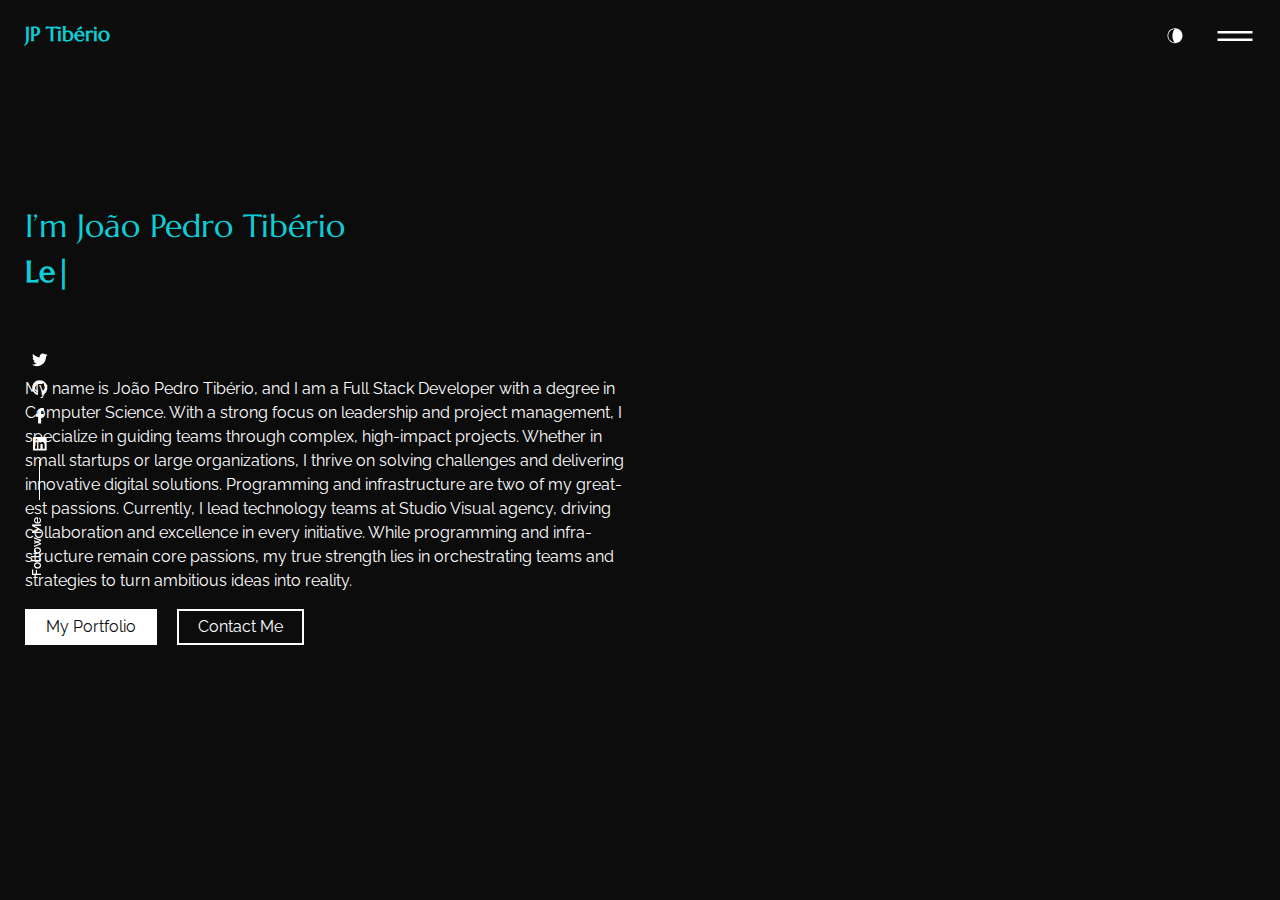
==== commit 21f2ca74: "Deploy" ====
--- a/index.html
+++ b/index.html
@@ -1 +1 @@
-<!doctype html><html lang="en"><head><meta charset="utf-8"/><link rel="icon" href="/favicon.ico"/><meta name="viewport" content="width=device-width,initial-scale=1"/><meta name="theme-color" content="#ffffff"/><meta name="author" content="João Pedro Tibério"><link rel="preconnect" href="https://fonts.gstatic.com"><link rel="preconnect" href="https://fonts.gstatic.com"><link href="https://fonts.googleapis.com/css2?family=Marcellus&display=swap" rel="stylesheet"><link href="https://fonts.googleapis.com/css2?family=Raleway:ital,wght@0,400;0,500;1,400;1,500&display=swap" rel="stylesheet"><script defer="defer" src="/static/js/main.36fa5e88.js"></script><link href="/static/css/main.8b2e7a31.css" rel="stylesheet"></head><body><noscript>You need to enable JavaScript to run this app.</noscript><div id="root"></div></body></html>+<!doctype html><html lang="en"><head><meta charset="utf-8"/><link rel="icon" href="/favicon.ico"/><meta name="viewport" content="width=device-width,initial-scale=1"/><meta name="theme-color" content="#ffffff"/><meta name="author" content="João Pedro Tibério"><link rel="preconnect" href="https://fonts.gstatic.com"><link rel="preconnect" href="https://fonts.gstatic.com"><link href="https://fonts.googleapis.com/css2?family=Marcellus&display=swap" rel="stylesheet"><link href="https://fonts.googleapis.com/css2?family=Raleway:ital,wght@0,400;0,500;1,400;1,500&display=swap" rel="stylesheet"><script defer="defer" src="/static/js/main.36fa5e88.js"></script><link href="/static/css/main.b1c07270.css" rel="stylesheet"></head><body><noscript>You need to enable JavaScript to run this app.</noscript><div id="root"></div></body></html>--- a/static/css/main.b1c07270.css
+++ b/static/css/main.b1c07270.css
@@ -0,0 +1,10 @@
+@charset "UTF-8";/*!
+ * Bootstrap  v5.2.3 (https://getbootstrap.com/)
+ * Copyright 2011-2022 The Bootstrap Authors
+ * Copyright 2011-2022 Twitter, Inc.
+ * Licensed under MIT (https://github.com/twbs/bootstrap/blob/main/LICENSE)
+ */:root{--bs-blue:#0d6efd;--bs-indigo:#6610f2;--bs-purple:#6f42c1;--bs-pink:#d63384;--bs-red:#dc3545;--bs-orange:#fd7e14;--bs-yellow:#ffc107;--bs-green:#198754;--bs-teal:#20c997;--bs-cyan:#0dcaf0;--bs-black:#000;--bs-white:#fff;--bs-gray:#6c757d;--bs-gray-dark:#343a40;--bs-gray-100:#f8f9fa;--bs-gray-200:#e9ecef;--bs-gray-300:#dee2e6;--bs-gray-400:#ced4da;--bs-gray-500:#adb5bd;--bs-gray-600:#6c757d;--bs-gray-700:#495057;--bs-gray-800:#343a40;--bs-gray-900:#212529;--bs-primary:#0d6efd;--bs-secondary:#6c757d;--bs-success:#198754;--bs-info:#0dcaf0;--bs-warning:#ffc107;--bs-danger:#dc3545;--bs-light:#f8f9fa;--bs-dark:#212529;--bs-primary-rgb:13,110,253;--bs-secondary-rgb:108,117,125;--bs-success-rgb:25,135,84;--bs-info-rgb:13,202,240;--bs-warning-rgb:255,193,7;--bs-danger-rgb:220,53,69;--bs-light-rgb:248,249,250;--bs-dark-rgb:33,37,41;--bs-white-rgb:255,255,255;--bs-black-rgb:0,0,0;--bs-body-color-rgb:33,37,41;--bs-body-bg-rgb:255,255,255;--bs-font-sans-serif:system-ui,-apple-system,"Segoe UI",Roboto,"Helvetica Neue","Noto Sans","Liberation Sans",Arial,sans-serif,"Apple Color Emoji","Segoe UI Emoji","Segoe UI Symbol","Noto Color Emoji";--bs-font-monospace:SFMono-Regular,Menlo,Monaco,Consolas,"Liberation Mono","Courier New",monospace;--bs-gradient:linear-gradient(180deg,hsla(0,0%,100%,.15),hsla(0,0%,100%,0));--bs-body-font-family:var(--bs-font-sans-serif);--bs-body-font-size:1rem;--bs-body-font-weight:400;--bs-body-line-height:1.5;--bs-body-color:#212529;--bs-body-bg:#fff;--bs-border-width:1px;--bs-border-style:solid;--bs-border-color:#dee2e6;--bs-border-color-translucent:rgba(0,0,0,.175);--bs-border-radius:0.375rem;--bs-border-radius-sm:0.25rem;--bs-border-radius-lg:0.5rem;--bs-border-radius-xl:1rem;--bs-border-radius-2xl:2rem;--bs-border-radius-pill:50rem;--bs-link-color:#0d6efd;--bs-link-hover-color:#0a58ca;--bs-code-color:#d63384;--bs-highlight-bg:#fff3cd}*,:after,:before{box-sizing:border-box}@media (prefers-reduced-motion:no-preference){:root{scroll-behavior:smooth}}body{-webkit-text-size-adjust:100%;-webkit-tap-highlight-color:transparent;background-color:#fff;background-color:var(--bs-body-bg);color:#212529;color:var(--bs-body-color);font-family:system-ui,-apple-system,Segoe UI,Roboto,Helvetica Neue,Noto Sans,Liberation Sans,Arial,sans-serif,Apple Color Emoji,Segoe UI Emoji,Segoe UI Symbol,Noto Color Emoji;font-family:var(--bs-body-font-family);font-size:1rem;font-size:var(--bs-body-font-size);font-weight:400;font-weight:var(--bs-body-font-weight);line-height:1.5;line-height:var(--bs-body-line-height);text-align:var(--bs-body-text-align)}hr{border:0;border-top:1px solid;color:inherit;margin:1rem 0;opacity:.25}.h1,.h2,.h3,.h4,.h5,.h6,h1,h2,h3,h4,h5,h6{font-weight:500;line-height:1.2;margin-bottom:.5rem;margin-top:0}.h1,h1{font-size:calc(1.375rem + 1.5vw)}@media (min-width:1200px){.h1,h1{font-size:2.5rem}}.h2,h2{font-size:calc(1.325rem + .9vw)}@media (min-width:1200px){.h2,h2{font-size:2rem}}.h3,h3{font-size:calc(1.3rem + .6vw)}@media (min-width:1200px){.h3,h3{font-size:1.75rem}}.h4,h4{font-size:calc(1.275rem + .3vw)}@media (min-width:1200px){.h4,h4{font-size:1.5rem}}.h5,h5{font-size:1.25rem}.h6,h6{font-size:1rem}p{margin-bottom:1rem;margin-top:0}abbr[title]{cursor:help;-webkit-text-decoration:underline dotted;text-decoration:underline dotted;-webkit-text-decoration-skip-ink:none;text-decoration-skip-ink:none}address{font-style:normal;line-height:inherit;margin-bottom:1rem}ol,ul{padding-left:2rem}dl,ol,ul{margin-bottom:1rem;margin-top:0}ol ol,ol ul,ul ol,ul ul{margin-bottom:0}dt{font-weight:700}dd{margin-bottom:.5rem;margin-left:0}blockquote{margin:0 0 1rem}b,strong{font-weight:bolder}.small,small{font-size:.875em}.mark,mark{background-color:#fff3cd;background-color:var(--bs-highlight-bg);padding:.1875em}sub,sup{font-size:.75em;line-height:0;position:relative;vertical-align:initial}sub{bottom:-.25em}sup{top:-.5em}a{color:#0d6efd;color:var(--bs-link-color);text-decoration:underline}a:hover{color:#0a58ca;color:var(--bs-link-hover-color)}a:not([href]):not([class]),a:not([href]):not([class]):hover{color:inherit;text-decoration:none}code,kbd,pre,samp{font-family:SFMono-Regular,Menlo,Monaco,Consolas,Liberation Mono,Courier New,monospace;font-family:var(--bs-font-monospace);font-size:1em}pre{display:block;font-size:.875em;margin-bottom:1rem;margin-top:0;overflow:auto}pre code{color:inherit;font-size:inherit;word-break:normal}code{word-wrap:break-word;color:#d63384;color:var(--bs-code-color);font-size:.875em}a>code{color:inherit}kbd{background-color:#212529;background-color:var(--bs-body-color);border-radius:.25rem;color:#fff;color:var(--bs-body-bg);font-size:.875em;padding:.1875rem .375rem}kbd kbd{font-size:1em;padding:0}figure{margin:0 0 1rem}img,svg{vertical-align:middle}table{border-collapse:collapse;caption-side:bottom}caption{color:#6c757d;padding-bottom:.5rem;padding-top:.5rem;text-align:left}th{text-align:inherit;text-align:-webkit-match-parent}tbody,td,tfoot,th,thead,tr{border:0 solid;border-color:inherit}label{display:inline-block}button{border-radius:0}button:focus:not(:focus-visible){outline:0}button,input,optgroup,select,textarea{font-family:inherit;font-size:inherit;line-height:inherit;margin:0}button,select{text-transform:none}[role=button]{cursor:pointer}select{word-wrap:normal}select:disabled{opacity:1}[list]:not([type=date]):not([type=datetime-local]):not([type=month]):not([type=week]):not([type=time])::-webkit-calendar-picker-indicator{display:none!important}[type=button],[type=reset],[type=submit],button{-webkit-appearance:button}[type=button]:not(:disabled),[type=reset]:not(:disabled),[type=submit]:not(:disabled),button:not(:disabled){cursor:pointer}::-moz-focus-inner{border-style:none;padding:0}textarea{resize:vertical}fieldset{border:0;margin:0;min-width:0;padding:0}legend{float:left;font-size:calc(1.275rem + .3vw);line-height:inherit;margin-bottom:.5rem;padding:0;width:100%}@media (min-width:1200px){legend{font-size:1.5rem}}legend+*{clear:left}::-webkit-datetime-edit-day-field,::-webkit-datetime-edit-fields-wrapper,::-webkit-datetime-edit-hour-field,::-webkit-datetime-edit-minute,::-webkit-datetime-edit-month-field,::-webkit-datetime-edit-text,::-webkit-datetime-edit-year-field{padding:0}::-webkit-inner-spin-button{height:auto}[type=search]{-webkit-appearance:textfield;outline-offset:-2px}::-webkit-search-decoration{-webkit-appearance:none}::-webkit-color-swatch-wrapper{padding:0}::-webkit-file-upload-button{-webkit-appearance:button;font:inherit}::file-selector-button{-webkit-appearance:button;font:inherit}output{display:inline-block}iframe{border:0}summary{cursor:pointer;display:list-item}progress{vertical-align:initial}[hidden]{display:none!important}.lead{font-size:1.25rem;font-weight:300}.display-1{font-size:calc(1.625rem + 4.5vw);font-weight:300;line-height:1.2}@media (min-width:1200px){.display-1{font-size:5rem}}.display-2{font-size:calc(1.575rem + 3.9vw);font-weight:300;line-height:1.2}@media (min-width:1200px){.display-2{font-size:4.5rem}}.display-3{font-size:calc(1.525rem + 3.3vw);font-weight:300;line-height:1.2}@media (min-width:1200px){.display-3{font-size:4rem}}.display-4{font-size:calc(1.475rem + 2.7vw);font-weight:300;line-height:1.2}@media (min-width:1200px){.display-4{font-size:3.5rem}}.display-5{font-size:calc(1.425rem + 2.1vw);font-weight:300;line-height:1.2}@media (min-width:1200px){.display-5{font-size:3rem}}.display-6{font-size:calc(1.375rem + 1.5vw);font-weight:300;line-height:1.2}@media (min-width:1200px){.display-6{font-size:2.5rem}}.list-inline,.list-unstyled{list-style:none;padding-left:0}.list-inline-item{display:inline-block}.list-inline-item:not(:last-child){margin-right:.5rem}.initialism{font-size:.875em;text-transform:uppercase}.blockquote{font-size:1.25rem;margin-bottom:1rem}.blockquote>:last-child{margin-bottom:0}.blockquote-footer{color:#6c757d;font-size:.875em;margin-bottom:1rem;margin-top:-1rem}.blockquote-footer:before{content:"— "}.img-fluid,.img-thumbnail{height:auto;max-width:100%}.img-thumbnail{background-color:#fff;border:1px solid #dee2e6;border:1px solid var(--bs-border-color);border-radius:.375rem;padding:.25rem}.figure{display:inline-block}.figure-img{line-height:1;margin-bottom:.5rem}.figure-caption{color:#6c757d;font-size:.875em}.container,.container-fluid,.container-lg,.container-md,.container-sm,.container-xl,.container-xxl{--bs-gutter-x:1.5rem;--bs-gutter-y:0;margin-left:auto;margin-right:auto;padding-left:calc(var(--bs-gutter-x)*.5);padding-right:calc(var(--bs-gutter-x)*.5);width:100%}@media (min-width:576px){.container,.container-sm{max-width:540px}}@media (min-width:768px){.container,.container-md,.container-sm{max-width:720px}}@media (min-width:992px){.container,.container-lg,.container-md,.container-sm{max-width:960px}}@media (min-width:1200px){.container,.container-lg,.container-md,.container-sm,.container-xl{max-width:1140px}}@media (min-width:1400px){.container,.container-lg,.container-md,.container-sm,.container-xl,.container-xxl{max-width:1320px}}.row{--bs-gutter-x:1.5rem;--bs-gutter-y:0;display:flex;flex-wrap:wrap;margin-left:calc(var(--bs-gutter-x)*-.5);margin-right:calc(var(--bs-gutter-x)*-.5);margin-top:calc(var(--bs-gutter-y)*-1)}.row>*{flex-shrink:0;margin-top:var(--bs-gutter-y);max-width:100%;padding-left:calc(var(--bs-gutter-x)*.5);padding-right:calc(var(--bs-gutter-x)*.5);width:100%}.col{flex:1 0}.row-cols-auto>*{flex:0 0 auto;width:auto}.row-cols-1>*{flex:0 0 auto;width:100%}.row-cols-2>*{flex:0 0 auto;width:50%}.row-cols-3>*{flex:0 0 auto;width:33.3333333333%}.row-cols-4>*{flex:0 0 auto;width:25%}.row-cols-5>*{flex:0 0 auto;width:20%}.row-cols-6>*{flex:0 0 auto;width:16.6666666667%}.col-auto{flex:0 0 auto;width:auto}.col-1{flex:0 0 auto;width:8.33333333%}.col-2{flex:0 0 auto;width:16.66666667%}.col-3{flex:0 0 auto;width:25%}.col-4{flex:0 0 auto;width:33.33333333%}.col-5{flex:0 0 auto;width:41.66666667%}.col-6{flex:0 0 auto;width:50%}.col-7{flex:0 0 auto;width:58.33333333%}.col-8{flex:0 0 auto;width:66.66666667%}.col-9{flex:0 0 auto;width:75%}.col-10{flex:0 0 auto;width:83.33333333%}.col-11{flex:0 0 auto;width:91.66666667%}.col-12{flex:0 0 auto;width:100%}.offset-1{margin-left:8.33333333%}.offset-2{margin-left:16.66666667%}.offset-3{margin-left:25%}.offset-4{margin-left:33.33333333%}.offset-5{margin-left:41.66666667%}.offset-6{margin-left:50%}.offset-7{margin-left:58.33333333%}.offset-8{margin-left:66.66666667%}.offset-9{margin-left:75%}.offset-10{margin-left:83.33333333%}.offset-11{margin-left:91.66666667%}.g-0,.gx-0{--bs-gutter-x:0}.g-0,.gy-0{--bs-gutter-y:0}.g-1,.gx-1{--bs-gutter-x:0.25rem}.g-1,.gy-1{--bs-gutter-y:0.25rem}.g-2,.gx-2{--bs-gutter-x:0.5rem}.g-2,.gy-2{--bs-gutter-y:0.5rem}.g-3,.gx-3{--bs-gutter-x:1rem}.g-3,.gy-3{--bs-gutter-y:1rem}.g-4,.gx-4{--bs-gutter-x:1.5rem}.g-4,.gy-4{--bs-gutter-y:1.5rem}.g-5,.gx-5{--bs-gutter-x:3rem}.g-5,.gy-5{--bs-gutter-y:3rem}@media (min-width:576px){.col-sm{flex:1 0}.row-cols-sm-auto>*{flex:0 0 auto;width:auto}.row-cols-sm-1>*{flex:0 0 auto;width:100%}.row-cols-sm-2>*{flex:0 0 auto;width:50%}.row-cols-sm-3>*{flex:0 0 auto;width:33.3333333333%}.row-cols-sm-4>*{flex:0 0 auto;width:25%}.row-cols-sm-5>*{flex:0 0 auto;width:20%}.row-cols-sm-6>*{flex:0 0 auto;width:16.6666666667%}.col-sm-auto{flex:0 0 auto;width:auto}.col-sm-1{flex:0 0 auto;width:8.33333333%}.col-sm-2{flex:0 0 auto;width:16.66666667%}.col-sm-3{flex:0 0 auto;width:25%}.col-sm-4{flex:0 0 auto;width:33.33333333%}.col-sm-5{flex:0 0 auto;width:41.66666667%}.col-sm-6{flex:0 0 auto;width:50%}.col-sm-7{flex:0 0 auto;width:58.33333333%}.col-sm-8{flex:0 0 auto;width:66.66666667%}.col-sm-9{flex:0 0 auto;width:75%}.col-sm-10{flex:0 0 auto;width:83.33333333%}.col-sm-11{flex:0 0 auto;width:91.66666667%}.col-sm-12{flex:0 0 auto;width:100%}.offset-sm-0{margin-left:0}.offset-sm-1{margin-left:8.33333333%}.offset-sm-2{margin-left:16.66666667%}.offset-sm-3{margin-left:25%}.offset-sm-4{margin-left:33.33333333%}.offset-sm-5{margin-left:41.66666667%}.offset-sm-6{margin-left:50%}.offset-sm-7{margin-left:58.33333333%}.offset-sm-8{margin-left:66.66666667%}.offset-sm-9{margin-left:75%}.offset-sm-10{margin-left:83.33333333%}.offset-sm-11{margin-left:91.66666667%}.g-sm-0,.gx-sm-0{--bs-gutter-x:0}.g-sm-0,.gy-sm-0{--bs-gutter-y:0}.g-sm-1,.gx-sm-1{--bs-gutter-x:0.25rem}.g-sm-1,.gy-sm-1{--bs-gutter-y:0.25rem}.g-sm-2,.gx-sm-2{--bs-gutter-x:0.5rem}.g-sm-2,.gy-sm-2{--bs-gutter-y:0.5rem}.g-sm-3,.gx-sm-3{--bs-gutter-x:1rem}.g-sm-3,.gy-sm-3{--bs-gutter-y:1rem}.g-sm-4,.gx-sm-4{--bs-gutter-x:1.5rem}.g-sm-4,.gy-sm-4{--bs-gutter-y:1.5rem}.g-sm-5,.gx-sm-5{--bs-gutter-x:3rem}.g-sm-5,.gy-sm-5{--bs-gutter-y:3rem}}@media (min-width:768px){.col-md{flex:1 0}.row-cols-md-auto>*{flex:0 0 auto;width:auto}.row-cols-md-1>*{flex:0 0 auto;width:100%}.row-cols-md-2>*{flex:0 0 auto;width:50%}.row-cols-md-3>*{flex:0 0 auto;width:33.3333333333%}.row-cols-md-4>*{flex:0 0 auto;width:25%}.row-cols-md-5>*{flex:0 0 auto;width:20%}.row-cols-md-6>*{flex:0 0 auto;width:16.6666666667%}.col-md-auto{flex:0 0 auto;width:auto}.col-md-1{flex:0 0 auto;width:8.33333333%}.col-md-2{flex:0 0 auto;width:16.66666667%}.col-md-3{flex:0 0 auto;width:25%}.col-md-4{flex:0 0 auto;width:33.33333333%}.col-md-5{flex:0 0 auto;width:41.66666667%}.col-md-6{flex:0 0 auto;width:50%}.col-md-7{flex:0 0 auto;width:58.33333333%}.col-md-8{flex:0 0 auto;width:66.66666667%}.col-md-9{flex:0 0 auto;width:75%}.col-md-10{flex:0 0 auto;width:83.33333333%}.col-md-11{flex:0 0 auto;width:91.66666667%}.col-md-12{flex:0 0 auto;width:100%}.offset-md-0{margin-left:0}.offset-md-1{margin-left:8.33333333%}.offset-md-2{margin-left:16.66666667%}.offset-md-3{margin-left:25%}.offset-md-4{margin-left:33.33333333%}.offset-md-5{margin-left:41.66666667%}.offset-md-6{margin-left:50%}.offset-md-7{margin-left:58.33333333%}.offset-md-8{margin-left:66.66666667%}.offset-md-9{margin-left:75%}.offset-md-10{margin-left:83.33333333%}.offset-md-11{margin-left:91.66666667%}.g-md-0,.gx-md-0{--bs-gutter-x:0}.g-md-0,.gy-md-0{--bs-gutter-y:0}.g-md-1,.gx-md-1{--bs-gutter-x:0.25rem}.g-md-1,.gy-md-1{--bs-gutter-y:0.25rem}.g-md-2,.gx-md-2{--bs-gutter-x:0.5rem}.g-md-2,.gy-md-2{--bs-gutter-y:0.5rem}.g-md-3,.gx-md-3{--bs-gutter-x:1rem}.g-md-3,.gy-md-3{--bs-gutter-y:1rem}.g-md-4,.gx-md-4{--bs-gutter-x:1.5rem}.g-md-4,.gy-md-4{--bs-gutter-y:1.5rem}.g-md-5,.gx-md-5{--bs-gutter-x:3rem}.g-md-5,.gy-md-5{--bs-gutter-y:3rem}}@media (min-width:992px){.col-lg{flex:1 0}.row-cols-lg-auto>*{flex:0 0 auto;width:auto}.row-cols-lg-1>*{flex:0 0 auto;width:100%}.row-cols-lg-2>*{flex:0 0 auto;width:50%}.row-cols-lg-3>*{flex:0 0 auto;width:33.3333333333%}.row-cols-lg-4>*{flex:0 0 auto;width:25%}.row-cols-lg-5>*{flex:0 0 auto;width:20%}.row-cols-lg-6>*{flex:0 0 auto;width:16.6666666667%}.col-lg-auto{flex:0 0 auto;width:auto}.col-lg-1{flex:0 0 auto;width:8.33333333%}.col-lg-2{flex:0 0 auto;width:16.66666667%}.col-lg-3{flex:0 0 auto;width:25%}.col-lg-4{flex:0 0 auto;width:33.33333333%}.col-lg-5{flex:0 0 auto;width:41.66666667%}.col-lg-6{flex:0 0 auto;width:50%}.col-lg-7{flex:0 0 auto;width:58.33333333%}.col-lg-8{flex:0 0 auto;width:66.66666667%}.col-lg-9{flex:0 0 auto;width:75%}.col-lg-10{flex:0 0 auto;width:83.33333333%}.col-lg-11{flex:0 0 auto;width:91.66666667%}.col-lg-12{flex:0 0 auto;width:100%}.offset-lg-0{margin-left:0}.offset-lg-1{margin-left:8.33333333%}.offset-lg-2{margin-left:16.66666667%}.offset-lg-3{margin-left:25%}.offset-lg-4{margin-left:33.33333333%}.offset-lg-5{margin-left:41.66666667%}.offset-lg-6{margin-left:50%}.offset-lg-7{margin-left:58.33333333%}.offset-lg-8{margin-left:66.66666667%}.offset-lg-9{margin-left:75%}.offset-lg-10{margin-left:83.33333333%}.offset-lg-11{margin-left:91.66666667%}.g-lg-0,.gx-lg-0{--bs-gutter-x:0}.g-lg-0,.gy-lg-0{--bs-gutter-y:0}.g-lg-1,.gx-lg-1{--bs-gutter-x:0.25rem}.g-lg-1,.gy-lg-1{--bs-gutter-y:0.25rem}.g-lg-2,.gx-lg-2{--bs-gutter-x:0.5rem}.g-lg-2,.gy-lg-2{--bs-gutter-y:0.5rem}.g-lg-3,.gx-lg-3{--bs-gutter-x:1rem}.g-lg-3,.gy-lg-3{--bs-gutter-y:1rem}.g-lg-4,.gx-lg-4{--bs-gutter-x:1.5rem}.g-lg-4,.gy-lg-4{--bs-gutter-y:1.5rem}.g-lg-5,.gx-lg-5{--bs-gutter-x:3rem}.g-lg-5,.gy-lg-5{--bs-gutter-y:3rem}}@media (min-width:1200px){.col-xl{flex:1 0}.row-cols-xl-auto>*{flex:0 0 auto;width:auto}.row-cols-xl-1>*{flex:0 0 auto;width:100%}.row-cols-xl-2>*{flex:0 0 auto;width:50%}.row-cols-xl-3>*{flex:0 0 auto;width:33.3333333333%}.row-cols-xl-4>*{flex:0 0 auto;width:25%}.row-cols-xl-5>*{flex:0 0 auto;width:20%}.row-cols-xl-6>*{flex:0 0 auto;width:16.6666666667%}.col-xl-auto{flex:0 0 auto;width:auto}.col-xl-1{flex:0 0 auto;width:8.33333333%}.col-xl-2{flex:0 0 auto;width:16.66666667%}.col-xl-3{flex:0 0 auto;width:25%}.col-xl-4{flex:0 0 auto;width:33.33333333%}.col-xl-5{flex:0 0 auto;width:41.66666667%}.col-xl-6{flex:0 0 auto;width:50%}.col-xl-7{flex:0 0 auto;width:58.33333333%}.col-xl-8{flex:0 0 auto;width:66.66666667%}.col-xl-9{flex:0 0 auto;width:75%}.col-xl-10{flex:0 0 auto;width:83.33333333%}.col-xl-11{flex:0 0 auto;width:91.66666667%}.col-xl-12{flex:0 0 auto;width:100%}.offset-xl-0{margin-left:0}.offset-xl-1{margin-left:8.33333333%}.offset-xl-2{margin-left:16.66666667%}.offset-xl-3{margin-left:25%}.offset-xl-4{margin-left:33.33333333%}.offset-xl-5{margin-left:41.66666667%}.offset-xl-6{margin-left:50%}.offset-xl-7{margin-left:58.33333333%}.offset-xl-8{margin-left:66.66666667%}.offset-xl-9{margin-left:75%}.offset-xl-10{margin-left:83.33333333%}.offset-xl-11{margin-left:91.66666667%}.g-xl-0,.gx-xl-0{--bs-gutter-x:0}.g-xl-0,.gy-xl-0{--bs-gutter-y:0}.g-xl-1,.gx-xl-1{--bs-gutter-x:0.25rem}.g-xl-1,.gy-xl-1{--bs-gutter-y:0.25rem}.g-xl-2,.gx-xl-2{--bs-gutter-x:0.5rem}.g-xl-2,.gy-xl-2{--bs-gutter-y:0.5rem}.g-xl-3,.gx-xl-3{--bs-gutter-x:1rem}.g-xl-3,.gy-xl-3{--bs-gutter-y:1rem}.g-xl-4,.gx-xl-4{--bs-gutter-x:1.5rem}.g-xl-4,.gy-xl-4{--bs-gutter-y:1.5rem}.g-xl-5,.gx-xl-5{--bs-gutter-x:3rem}.g-xl-5,.gy-xl-5{--bs-gutter-y:3rem}}@media (min-width:1400px){.col-xxl{flex:1 0}.row-cols-xxl-auto>*{flex:0 0 auto;width:auto}.row-cols-xxl-1>*{flex:0 0 auto;width:100%}.row-cols-xxl-2>*{flex:0 0 auto;width:50%}.row-cols-xxl-3>*{flex:0 0 auto;width:33.3333333333%}.row-cols-xxl-4>*{flex:0 0 auto;width:25%}.row-cols-xxl-5>*{flex:0 0 auto;width:20%}.row-cols-xxl-6>*{flex:0 0 auto;width:16.6666666667%}.col-xxl-auto{flex:0 0 auto;width:auto}.col-xxl-1{flex:0 0 auto;width:8.33333333%}.col-xxl-2{flex:0 0 auto;width:16.66666667%}.col-xxl-3{flex:0 0 auto;width:25%}.col-xxl-4{flex:0 0 auto;width:33.33333333%}.col-xxl-5{flex:0 0 auto;width:41.66666667%}.col-xxl-6{flex:0 0 auto;width:50%}.col-xxl-7{flex:0 0 auto;width:58.33333333%}.col-xxl-8{flex:0 0 auto;width:66.66666667%}.col-xxl-9{flex:0 0 auto;width:75%}.col-xxl-10{flex:0 0 auto;width:83.33333333%}.col-xxl-11{flex:0 0 auto;width:91.66666667%}.col-xxl-12{flex:0 0 auto;width:100%}.offset-xxl-0{margin-left:0}.offset-xxl-1{margin-left:8.33333333%}.offset-xxl-2{margin-left:16.66666667%}.offset-xxl-3{margin-left:25%}.offset-xxl-4{margin-left:33.33333333%}.offset-xxl-5{margin-left:41.66666667%}.offset-xxl-6{margin-left:50%}.offset-xxl-7{margin-left:58.33333333%}.offset-xxl-8{margin-left:66.66666667%}.offset-xxl-9{margin-left:75%}.offset-xxl-10{margin-left:83.33333333%}.offset-xxl-11{margin-left:91.66666667%}.g-xxl-0,.gx-xxl-0{--bs-gutter-x:0}.g-xxl-0,.gy-xxl-0{--bs-gutter-y:0}.g-xxl-1,.gx-xxl-1{--bs-gutter-x:0.25rem}.g-xxl-1,.gy-xxl-1{--bs-gutter-y:0.25rem}.g-xxl-2,.gx-xxl-2{--bs-gutter-x:0.5rem}.g-xxl-2,.gy-xxl-2{--bs-gutter-y:0.5rem}.g-xxl-3,.gx-xxl-3{--bs-gutter-x:1rem}.g-xxl-3,.gy-xxl-3{--bs-gutter-y:1rem}.g-xxl-4,.gx-xxl-4{--bs-gutter-x:1.5rem}.g-xxl-4,.gy-xxl-4{--bs-gutter-y:1.5rem}.g-xxl-5,.gx-xxl-5{--bs-gutter-x:3rem}.g-xxl-5,.gy-xxl-5{--bs-gutter-y:3rem}}.table{--bs-table-color:var(--bs-body-color);--bs-table-bg:transparent;--bs-table-border-color:var(--bs-border-color);--bs-table-accent-bg:transparent;--bs-table-striped-color:var(--bs-body-color);--bs-table-striped-bg:rgba(0,0,0,.05);--bs-table-active-color:var(--bs-body-color);--bs-table-active-bg:rgba(0,0,0,.1);--bs-table-hover-color:var(--bs-body-color);--bs-table-hover-bg:rgba(0,0,0,.075);border-color:var(--bs-table-border-color);color:var(--bs-table-color);margin-bottom:1rem;vertical-align:top;width:100%}.table>:not(caption)>*>*{background-color:var(--bs-table-bg);border-bottom-width:1px;box-shadow:inset 0 0 0 9999px var(--bs-table-accent-bg);padding:.5rem}.table>tbody{vertical-align:inherit}.table>thead{vertical-align:bottom}.table-group-divider{border-top:2px solid}.caption-top{caption-side:top}.table-sm>:not(caption)>*>*{padding:.25rem}.table-bordered>:not(caption)>*{border-width:1px 0}.table-bordered>:not(caption)>*>*{border-width:0 1px}.table-borderless>:not(caption)>*>*{border-bottom-width:0}.table-borderless>:not(:first-child){border-top-width:0}.table-striped-columns>:not(caption)>tr>:nth-child(2n),.table-striped>tbody>tr:nth-of-type(odd)>*{--bs-table-accent-bg:var(--bs-table-striped-bg);color:var(--bs-table-striped-color)}.table-active{--bs-table-accent-bg:var(--bs-table-active-bg);color:var(--bs-table-active-color)}.table-hover>tbody>tr:hover>*{--bs-table-accent-bg:var(--bs-table-hover-bg);color:var(--bs-table-hover-color)}.table-primary{--bs-table-color:#000;--bs-table-bg:#cfe2ff;--bs-table-border-color:#bacbe6;--bs-table-striped-bg:#c5d7f2;--bs-table-striped-color:#000;--bs-table-active-bg:#bacbe6;--bs-table-active-color:#000;--bs-table-hover-bg:#bfd1ec;--bs-table-hover-color:#000}.table-primary,.table-secondary{border-color:var(--bs-table-border-color);color:var(--bs-table-color)}.table-secondary{--bs-table-color:#000;--bs-table-bg:#e2e3e5;--bs-table-border-color:#cbccce;--bs-table-striped-bg:#d7d8da;--bs-table-striped-color:#000;--bs-table-active-bg:#cbccce;--bs-table-active-color:#000;--bs-table-hover-bg:#d1d2d4;--bs-table-hover-color:#000}.table-success{--bs-table-color:#000;--bs-table-bg:#d1e7dd;--bs-table-border-color:#bcd0c7;--bs-table-striped-bg:#c7dbd2;--bs-table-striped-color:#000;--bs-table-active-bg:#bcd0c7;--bs-table-active-color:#000;--bs-table-hover-bg:#c1d6cc;--bs-table-hover-color:#000}.table-info,.table-success{border-color:var(--bs-table-border-color);color:var(--bs-table-color)}.table-info{--bs-table-color:#000;--bs-table-bg:#cff4fc;--bs-table-border-color:#badce3;--bs-table-striped-bg:#c5e8ef;--bs-table-striped-color:#000;--bs-table-active-bg:#badce3;--bs-table-active-color:#000;--bs-table-hover-bg:#bfe2e9;--bs-table-hover-color:#000}.table-warning{--bs-table-color:#000;--bs-table-bg:#fff3cd;--bs-table-border-color:#e6dbb9;--bs-table-striped-bg:#f2e7c3;--bs-table-striped-color:#000;--bs-table-active-bg:#e6dbb9;--bs-table-active-color:#000;--bs-table-hover-bg:#ece1be;--bs-table-hover-color:#000}.table-danger,.table-warning{border-color:var(--bs-table-border-color);color:var(--bs-table-color)}.table-danger{--bs-table-color:#000;--bs-table-bg:#f8d7da;--bs-table-border-color:#dfc2c4;--bs-table-striped-bg:#eccccf;--bs-table-striped-color:#000;--bs-table-active-bg:#dfc2c4;--bs-table-active-color:#000;--bs-table-hover-bg:#e5c7ca;--bs-table-hover-color:#000}.table-light{--bs-table-color:#000;--bs-table-bg:#f8f9fa;--bs-table-border-color:#dfe0e1;--bs-table-striped-bg:#ecedee;--bs-table-striped-color:#000;--bs-table-active-bg:#dfe0e1;--bs-table-active-color:#000;--bs-table-hover-bg:#e5e6e7;--bs-table-hover-color:#000}.table-dark,.table-light{border-color:var(--bs-table-border-color);color:var(--bs-table-color)}.table-dark{--bs-table-color:#fff;--bs-table-bg:#212529;--bs-table-border-color:#373b3e;--bs-table-striped-bg:#2c3034;--bs-table-striped-color:#fff;--bs-table-active-bg:#373b3e;--bs-table-active-color:#fff;--bs-table-hover-bg:#323539;--bs-table-hover-color:#fff}.table-responsive{-webkit-overflow-scrolling:touch;overflow-x:auto}@media (max-width:575.98px){.table-responsive-sm{-webkit-overflow-scrolling:touch;overflow-x:auto}}@media (max-width:767.98px){.table-responsive-md{-webkit-overflow-scrolling:touch;overflow-x:auto}}@media (max-width:991.98px){.table-responsive-lg{-webkit-overflow-scrolling:touch;overflow-x:auto}}@media (max-width:1199.98px){.table-responsive-xl{-webkit-overflow-scrolling:touch;overflow-x:auto}}@media (max-width:1399.98px){.table-responsive-xxl{-webkit-overflow-scrolling:touch;overflow-x:auto}}.form-label{margin-bottom:.5rem}.col-form-label{font-size:inherit;line-height:1.5;margin-bottom:0;padding-bottom:calc(.375rem + 1px);padding-top:calc(.375rem + 1px)}.col-form-label-lg{font-size:1.25rem;padding-bottom:calc(.5rem + 1px);padding-top:calc(.5rem + 1px)}.col-form-label-sm{font-size:.875rem;padding-bottom:calc(.25rem + 1px);padding-top:calc(.25rem + 1px)}.form-text{color:#6c757d;font-size:.875em;margin-top:.25rem}.form-control{-webkit-appearance:none;appearance:none;background-clip:padding-box;background-color:#fff;border:1px solid #ced4da;border-radius:.375rem;color:#212529;display:block;font-size:1rem;font-weight:400;line-height:1.5;padding:.375rem .75rem;transition:border-color .15s ease-in-out,box-shadow .15s ease-in-out;width:100%}@media (prefers-reduced-motion:reduce){.form-control{transition:none}}.form-control[type=file]{overflow:hidden}.form-control[type=file]:not(:disabled):not([readonly]){cursor:pointer}.form-control:focus{background-color:#fff;border-color:#86b7fe;box-shadow:0 0 0 .25rem rgba(13,110,253,.25);color:#212529;outline:0}.form-control::-webkit-date-and-time-value{height:1.5em}.form-control::-webkit-input-placeholder{color:#6c757d;opacity:1}.form-control::placeholder{color:#6c757d;opacity:1}.form-control:disabled{background-color:#e9ecef;opacity:1}.form-control::-webkit-file-upload-button{-webkit-margin-end:.75rem;background-color:#e9ecef;border:0 solid;border-color:inherit;border-inline-end-width:1px;border-radius:0;color:#212529;margin:-.375rem -.75rem;margin-inline-end:.75rem;padding:.375rem .75rem;pointer-events:none;-webkit-transition:color .15s ease-in-out,background-color .15s ease-in-out,border-color .15s ease-in-out,box-shadow .15s ease-in-out;transition:color .15s ease-in-out,background-color .15s ease-in-out,border-color .15s ease-in-out,box-shadow .15s ease-in-out}.form-control::file-selector-button{-webkit-margin-end:.75rem;background-color:#e9ecef;border:0 solid;border-color:inherit;border-inline-end-width:1px;border-radius:0;color:#212529;margin:-.375rem -.75rem;margin-inline-end:.75rem;padding:.375rem .75rem;pointer-events:none;transition:color .15s ease-in-out,background-color .15s ease-in-out,border-color .15s ease-in-out,box-shadow .15s ease-in-out}@media (prefers-reduced-motion:reduce){.form-control::-webkit-file-upload-button{-webkit-transition:none;transition:none}.form-control::file-selector-button{transition:none}}.form-control:hover:not(:disabled):not([readonly])::-webkit-file-upload-button{background-color:#dde0e3}.form-control:hover:not(:disabled):not([readonly])::file-selector-button{background-color:#dde0e3}.form-control-plaintext{background-color:initial;border:solid transparent;border-width:1px 0;color:#212529;display:block;line-height:1.5;margin-bottom:0;padding:.375rem 0;width:100%}.form-control-plaintext:focus{outline:0}.form-control-plaintext.form-control-lg,.form-control-plaintext.form-control-sm{padding-left:0;padding-right:0}.form-control-sm{border-radius:.25rem;font-size:.875rem;min-height:calc(1.5em + .5rem + 2px);padding:.25rem .5rem}.form-control-sm::-webkit-file-upload-button{-webkit-margin-end:.5rem;margin:-.25rem -.5rem;margin-inline-end:.5rem;padding:.25rem .5rem}.form-control-sm::file-selector-button{-webkit-margin-end:.5rem;margin:-.25rem -.5rem;margin-inline-end:.5rem;padding:.25rem .5rem}.form-control-lg{border-radius:.5rem;font-size:1.25rem;min-height:calc(1.5em + 1rem + 2px);padding:.5rem 1rem}.form-control-lg::-webkit-file-upload-button{-webkit-margin-end:1rem;margin:-.5rem -1rem;margin-inline-end:1rem;padding:.5rem 1rem}.form-control-lg::file-selector-button{-webkit-margin-end:1rem;margin:-.5rem -1rem;margin-inline-end:1rem;padding:.5rem 1rem}textarea.form-control{min-height:calc(1.5em + .75rem + 2px)}textarea.form-control-sm{min-height:calc(1.5em + .5rem + 2px)}textarea.form-control-lg{min-height:calc(1.5em + 1rem + 2px)}.form-control-color{height:calc(1.5em + .75rem + 2px);padding:.375rem;width:3rem}.form-control-color:not(:disabled):not([readonly]){cursor:pointer}.form-control-color::-moz-color-swatch{border:0!important;border-radius:.375rem}.form-control-color::-webkit-color-swatch{border-radius:.375rem}.form-control-color.form-control-sm{height:calc(1.5em + .5rem + 2px)}.form-control-color.form-control-lg{height:calc(1.5em + 1rem + 2px)}.form-select{-moz-padding-start:calc(.75rem - 3px);-webkit-appearance:none;appearance:none;background-color:#fff;background-image:url("data:image/svg+xml;charset=utf-8,%3Csvg xmlns='http://www.w3.org/2000/svg' viewBox='0 0 16 16'%3E%3Cpath fill='none' stroke='%23343a40' stroke-linecap='round' stroke-linejoin='round' stroke-width='2' d='m2 5 6 6 6-6'/%3E%3C/svg%3E");background-position:right .75rem center;background-repeat:no-repeat;background-size:16px 12px;border:1px solid #ced4da;border-radius:.375rem;color:#212529;display:block;font-size:1rem;font-weight:400;line-height:1.5;padding:.375rem 2.25rem .375rem .75rem;transition:border-color .15s ease-in-out,box-shadow .15s ease-in-out;width:100%}@media (prefers-reduced-motion:reduce){.form-select{transition:none}}.form-select:focus{border-color:#86b7fe;box-shadow:0 0 0 .25rem rgba(13,110,253,.25);outline:0}.form-select[multiple],.form-select[size]:not([size="1"]){background-image:none;padding-right:.75rem}.form-select:disabled{background-color:#e9ecef}.form-select:-moz-focusring{color:transparent;text-shadow:0 0 0 #212529}.form-select-sm{border-radius:.25rem;font-size:.875rem;padding-bottom:.25rem;padding-left:.5rem;padding-top:.25rem}.form-select-lg{border-radius:.5rem;font-size:1.25rem;padding-bottom:.5rem;padding-left:1rem;padding-top:.5rem}.form-check{display:block;margin-bottom:.125rem;min-height:1.5rem;padding-left:1.5em}.form-check .form-check-input{float:left;margin-left:-1.5em}.form-check-reverse{padding-left:0;padding-right:1.5em;text-align:right}.form-check-reverse .form-check-input{float:right;margin-left:0;margin-right:-1.5em}.form-check-input{-webkit-appearance:none;appearance:none;background-color:#fff;background-position:50%;background-repeat:no-repeat;background-size:contain;border:1px solid rgba(0,0,0,.25);height:1em;margin-top:.25em;-webkit-print-color-adjust:exact;print-color-adjust:exact;vertical-align:top;width:1em}.form-check-input[type=checkbox]{border-radius:.25em}.form-check-input[type=radio]{border-radius:50%}.form-check-input:active{-webkit-filter:brightness(90%);filter:brightness(90%)}.form-check-input:focus{border-color:#86b7fe;box-shadow:0 0 0 .25rem rgba(13,110,253,.25);outline:0}.form-check-input:checked{background-color:#0d6efd;border-color:#0d6efd}.form-check-input:checked[type=checkbox]{background-image:url("data:image/svg+xml;charset=utf-8,%3Csvg xmlns='http://www.w3.org/2000/svg' viewBox='0 0 20 20'%3E%3Cpath fill='none' stroke='%23fff' stroke-linecap='round' stroke-linejoin='round' stroke-width='3' d='m6 10 3 3 6-6'/%3E%3C/svg%3E")}.form-check-input:checked[type=radio]{background-image:url("data:image/svg+xml;charset=utf-8,%3Csvg xmlns='http://www.w3.org/2000/svg' viewBox='-4 -4 8 8'%3E%3Ccircle r='2' fill='%23fff'/%3E%3C/svg%3E")}.form-check-input[type=checkbox]:indeterminate{background-color:#0d6efd;background-image:url("data:image/svg+xml;charset=utf-8,%3Csvg xmlns='http://www.w3.org/2000/svg' viewBox='0 0 20 20'%3E%3Cpath fill='none' stroke='%23fff' stroke-linecap='round' stroke-linejoin='round' stroke-width='3' d='M6 10h8'/%3E%3C/svg%3E");border-color:#0d6efd}.form-check-input:disabled{-webkit-filter:none;filter:none;opacity:.5;pointer-events:none}.form-check-input:disabled~.form-check-label,.form-check-input[disabled]~.form-check-label{cursor:default;opacity:.5}.form-switch{padding-left:2.5em}.form-switch .form-check-input{background-image:url("data:image/svg+xml;charset=utf-8,%3Csvg xmlns='http://www.w3.org/2000/svg' viewBox='-4 -4 8 8'%3E%3Ccircle r='3' fill='rgba(0, 0, 0, 0.25)'/%3E%3C/svg%3E");background-position:0;border-radius:2em;margin-left:-2.5em;transition:background-position .15s ease-in-out;width:2em}@media (prefers-reduced-motion:reduce){.form-switch .form-check-input{transition:none}}.form-switch .form-check-input:focus{background-image:url("data:image/svg+xml;charset=utf-8,%3Csvg xmlns='http://www.w3.org/2000/svg' viewBox='-4 -4 8 8'%3E%3Ccircle r='3' fill='%2386b7fe'/%3E%3C/svg%3E")}.form-switch .form-check-input:checked{background-image:url("data:image/svg+xml;charset=utf-8,%3Csvg xmlns='http://www.w3.org/2000/svg' viewBox='-4 -4 8 8'%3E%3Ccircle r='3' fill='%23fff'/%3E%3C/svg%3E");background-position:100%}.form-switch.form-check-reverse{padding-left:0;padding-right:2.5em}.form-switch.form-check-reverse .form-check-input{margin-left:0;margin-right:-2.5em}.form-check-inline{display:inline-block;margin-right:1rem}.btn-check{clip:rect(0,0,0,0);pointer-events:none;position:absolute}.btn-check:disabled+.btn,.btn-check[disabled]+.btn{-webkit-filter:none;filter:none;opacity:.65;pointer-events:none}.form-range{-webkit-appearance:none;appearance:none;background-color:initial;height:1.5rem;padding:0;width:100%}.form-range:focus{outline:0}.form-range:focus::-webkit-slider-thumb{box-shadow:0 0 0 1px #fff,0 0 0 .25rem rgba(13,110,253,.25)}.form-range:focus::-moz-range-thumb{box-shadow:0 0 0 1px #fff,0 0 0 .25rem rgba(13,110,253,.25)}.form-range::-moz-focus-outer{border:0}.form-range::-webkit-slider-thumb{-webkit-appearance:none;appearance:none;background-color:#0d6efd;border:0;border-radius:1rem;height:1rem;margin-top:-.25rem;-webkit-transition:background-color .15s ease-in-out,border-color .15s ease-in-out,box-shadow .15s ease-in-out;transition:background-color .15s ease-in-out,border-color .15s ease-in-out,box-shadow .15s ease-in-out;width:1rem}@media (prefers-reduced-motion:reduce){.form-range::-webkit-slider-thumb{-webkit-transition:none;transition:none}}.form-range::-webkit-slider-thumb:active{background-color:#b6d4fe}.form-range::-webkit-slider-runnable-track{background-color:#dee2e6;border-color:transparent;border-radius:1rem;color:transparent;cursor:pointer;height:.5rem;width:100%}.form-range::-moz-range-thumb{appearance:none;background-color:#0d6efd;border:0;border-radius:1rem;height:1rem;-moz-transition:background-color .15s ease-in-out,border-color .15s ease-in-out,box-shadow .15s ease-in-out;transition:background-color .15s ease-in-out,border-color .15s ease-in-out,box-shadow .15s ease-in-out;width:1rem}@media (prefers-reduced-motion:reduce){.form-range::-moz-range-thumb{-moz-transition:none;transition:none}}.form-range::-moz-range-thumb:active{background-color:#b6d4fe}.form-range::-moz-range-track{background-color:#dee2e6;border-color:transparent;border-radius:1rem;color:transparent;cursor:pointer;height:.5rem;width:100%}.form-range:disabled{pointer-events:none}.form-range:disabled::-webkit-slider-thumb{background-color:#adb5bd}.form-range:disabled::-moz-range-thumb{background-color:#adb5bd}.form-floating{position:relative}.form-floating>.form-control,.form-floating>.form-control-plaintext,.form-floating>.form-select{height:calc(3.5rem + 2px);line-height:1.25}.form-floating>label{border:1px solid transparent;height:100%;left:0;overflow:hidden;padding:1rem .75rem;pointer-events:none;position:absolute;text-align:start;text-overflow:ellipsis;top:0;-webkit-transform-origin:0 0;transform-origin:0 0;transition:opacity .1s ease-in-out,-webkit-transform .1s ease-in-out;transition:opacity .1s ease-in-out,transform .1s ease-in-out;transition:opacity .1s ease-in-out,transform .1s ease-in-out,-webkit-transform .1s ease-in-out;white-space:nowrap;width:100%}@media (prefers-reduced-motion:reduce){.form-floating>label{transition:none}}.form-floating>.form-control,.form-floating>.form-control-plaintext{padding:1rem .75rem}.form-floating>.form-control-plaintext::-webkit-input-placeholder,.form-floating>.form-control::-webkit-input-placeholder{color:transparent}.form-floating>.form-control-plaintext::placeholder,.form-floating>.form-control::placeholder{color:transparent}.form-floating>.form-control-plaintext:focus,.form-floating>.form-control-plaintext:not(:placeholder-shown),.form-floating>.form-control:focus,.form-floating>.form-control:not(:placeholder-shown){padding-bottom:.625rem;padding-top:1.625rem}.form-floating>.form-control-plaintext:-webkit-autofill,.form-floating>.form-control:-webkit-autofill{padding-bottom:.625rem;padding-top:1.625rem}.form-floating>.form-select{padding-bottom:.625rem;padding-top:1.625rem}.form-floating>.form-control-plaintext~label,.form-floating>.form-control:focus~label,.form-floating>.form-control:not(:placeholder-shown)~label,.form-floating>.form-select~label{opacity:.65;-webkit-transform:scale(.85) translateY(-.5rem) translateX(.15rem);transform:scale(.85) translateY(-.5rem) translateX(.15rem)}.form-floating>.form-control:-webkit-autofill~label{opacity:.65;-webkit-transform:scale(.85) translateY(-.5rem) translateX(.15rem);transform:scale(.85) translateY(-.5rem) translateX(.15rem)}.form-floating>.form-control-plaintext~label{border-width:1px 0}.input-group{align-items:stretch;display:flex;flex-wrap:wrap;position:relative;width:100%}.input-group>.form-control,.input-group>.form-floating,.input-group>.form-select{flex:1 1 auto;min-width:0;position:relative;width:1%}.input-group>.form-control:focus,.input-group>.form-floating:focus-within,.input-group>.form-select:focus{z-index:5}.input-group .btn{position:relative;z-index:2}.input-group .btn:focus{z-index:5}.input-group-text{align-items:center;background-color:#e9ecef;border:1px solid #ced4da;border-radius:.375rem;color:#212529;display:flex;font-size:1rem;font-weight:400;line-height:1.5;padding:.375rem .75rem;text-align:center;white-space:nowrap}.input-group-lg>.btn,.input-group-lg>.form-control,.input-group-lg>.form-select,.input-group-lg>.input-group-text{border-radius:.5rem;font-size:1.25rem;padding:.5rem 1rem}.input-group-sm>.btn,.input-group-sm>.form-control,.input-group-sm>.form-select,.input-group-sm>.input-group-text{border-radius:.25rem;font-size:.875rem;padding:.25rem .5rem}.input-group-lg>.form-select,.input-group-sm>.form-select{padding-right:3rem}.input-group.has-validation>.dropdown-toggle:nth-last-child(n+4),.input-group.has-validation>.form-floating:nth-last-child(n+3)>.form-control,.input-group.has-validation>.form-floating:nth-last-child(n+3)>.form-select,.input-group.has-validation>:nth-last-child(n+3):not(.dropdown-toggle):not(.dropdown-menu):not(.form-floating),.input-group:not(.has-validation)>.dropdown-toggle:nth-last-child(n+3),.input-group:not(.has-validation)>.form-floating:not(:last-child)>.form-control,.input-group:not(.has-validation)>.form-floating:not(:last-child)>.form-select,.input-group:not(.has-validation)>:not(:last-child):not(.dropdown-toggle):not(.dropdown-menu):not(.form-floating){border-bottom-right-radius:0;border-top-right-radius:0}.input-group>:not(:first-child):not(.dropdown-menu):not(.valid-tooltip):not(.valid-feedback):not(.invalid-tooltip):not(.invalid-feedback){border-bottom-left-radius:0;border-top-left-radius:0;margin-left:-1px}.input-group>.form-floating:not(:first-child)>.form-control,.input-group>.form-floating:not(:first-child)>.form-select{border-bottom-left-radius:0;border-top-left-radius:0}.valid-feedback{color:#198754;display:none;font-size:.875em;margin-top:.25rem;width:100%}.valid-tooltip{background-color:rgba(25,135,84,.9);border-radius:.375rem;color:#fff;display:none;font-size:.875rem;margin-top:.1rem;max-width:100%;padding:.25rem .5rem;position:absolute;top:100%;z-index:5}.is-valid~.valid-feedback,.is-valid~.valid-tooltip,.was-validated :valid~.valid-feedback,.was-validated :valid~.valid-tooltip{display:block}.form-control.is-valid,.was-validated .form-control:valid{background-image:url("data:image/svg+xml;charset=utf-8,%3Csvg xmlns='http://www.w3.org/2000/svg' viewBox='0 0 8 8'%3E%3Cpath fill='%23198754' d='M2.3 6.73.6 4.53c-.4-1.04.46-1.4 1.1-.8l1.1 1.4 3.4-3.8c.6-.63 1.6-.27 1.2.7l-4 4.6c-.43.5-.8.4-1.1.1z'/%3E%3C/svg%3E");background-position:right calc(.375em + .1875rem) center;background-repeat:no-repeat;background-size:calc(.75em + .375rem) calc(.75em + .375rem);border-color:#198754;padding-right:calc(1.5em + .75rem)}.form-control.is-valid:focus,.was-validated .form-control:valid:focus{border-color:#198754;box-shadow:0 0 0 .25rem rgba(25,135,84,.25)}.was-validated textarea.form-control:valid,textarea.form-control.is-valid{background-position:top calc(.375em + .1875rem) right calc(.375em + .1875rem);padding-right:calc(1.5em + .75rem)}.form-select.is-valid,.was-validated .form-select:valid{border-color:#198754}.form-select.is-valid:not([multiple]):not([size]),.form-select.is-valid:not([multiple])[size="1"],.was-validated .form-select:valid:not([multiple]):not([size]),.was-validated .form-select:valid:not([multiple])[size="1"]{background-image:url("data:image/svg+xml;charset=utf-8,%3Csvg xmlns='http://www.w3.org/2000/svg' viewBox='0 0 16 16'%3E%3Cpath fill='none' stroke='%23343a40' stroke-linecap='round' stroke-linejoin='round' stroke-width='2' d='m2 5 6 6 6-6'/%3E%3C/svg%3E"),url("data:image/svg+xml;charset=utf-8,%3Csvg xmlns='http://www.w3.org/2000/svg' viewBox='0 0 8 8'%3E%3Cpath fill='%23198754' d='M2.3 6.73.6 4.53c-.4-1.04.46-1.4 1.1-.8l1.1 1.4 3.4-3.8c.6-.63 1.6-.27 1.2.7l-4 4.6c-.43.5-.8.4-1.1.1z'/%3E%3C/svg%3E");background-position:right .75rem center,center right 2.25rem;background-size:16px 12px,calc(.75em + .375rem) calc(.75em + .375rem);padding-right:4.125rem}.form-select.is-valid:focus,.was-validated .form-select:valid:focus{border-color:#198754;box-shadow:0 0 0 .25rem rgba(25,135,84,.25)}.form-control-color.is-valid,.was-validated .form-control-color:valid{width:calc(3.75rem + 1.5em)}.form-check-input.is-valid,.was-validated .form-check-input:valid{border-color:#198754}.form-check-input.is-valid:checked,.was-validated .form-check-input:valid:checked{background-color:#198754}.form-check-input.is-valid:focus,.was-validated .form-check-input:valid:focus{box-shadow:0 0 0 .25rem rgba(25,135,84,.25)}.form-check-input.is-valid~.form-check-label,.was-validated .form-check-input:valid~.form-check-label{color:#198754}.form-check-inline .form-check-input~.valid-feedback{margin-left:.5em}.input-group>.form-control:not(:focus).is-valid,.input-group>.form-floating:not(:focus-within).is-valid,.input-group>.form-select:not(:focus).is-valid,.was-validated .input-group>.form-control:not(:focus):valid,.was-validated .input-group>.form-floating:not(:focus-within):valid,.was-validated .input-group>.form-select:not(:focus):valid{z-index:3}.invalid-feedback{color:#dc3545;display:none;font-size:.875em;margin-top:.25rem;width:100%}.invalid-tooltip{background-color:rgba(220,53,69,.9);border-radius:.375rem;color:#fff;display:none;font-size:.875rem;margin-top:.1rem;max-width:100%;padding:.25rem .5rem;position:absolute;top:100%;z-index:5}.is-invalid~.invalid-feedback,.is-invalid~.invalid-tooltip,.was-validated :invalid~.invalid-feedback,.was-validated :invalid~.invalid-tooltip{display:block}.form-control.is-invalid,.was-validated .form-control:invalid{background-image:url("data:image/svg+xml;charset=utf-8,%3Csvg xmlns='http://www.w3.org/2000/svg' width='12' height='12' fill='none' stroke='%23dc3545'%3E%3Ccircle cx='6' cy='6' r='4.5'/%3E%3Cpath stroke-linejoin='round' d='M5.8 3.6h.4L6 6.5z'/%3E%3Ccircle cx='6' cy='8.2' r='.6' fill='%23dc3545' stroke='none'/%3E%3C/svg%3E");background-position:right calc(.375em + .1875rem) center;background-repeat:no-repeat;background-size:calc(.75em + .375rem) calc(.75em + .375rem);border-color:#dc3545;padding-right:calc(1.5em + .75rem)}.form-control.is-invalid:focus,.was-validated .form-control:invalid:focus{border-color:#dc3545;box-shadow:0 0 0 .25rem rgba(220,53,69,.25)}.was-validated textarea.form-control:invalid,textarea.form-control.is-invalid{background-position:top calc(.375em + .1875rem) right calc(.375em + .1875rem);padding-right:calc(1.5em + .75rem)}.form-select.is-invalid,.was-validated .form-select:invalid{border-color:#dc3545}.form-select.is-invalid:not([multiple]):not([size]),.form-select.is-invalid:not([multiple])[size="1"],.was-validated .form-select:invalid:not([multiple]):not([size]),.was-validated .form-select:invalid:not([multiple])[size="1"]{background-image:url("data:image/svg+xml;charset=utf-8,%3Csvg xmlns='http://www.w3.org/2000/svg' viewBox='0 0 16 16'%3E%3Cpath fill='none' stroke='%23343a40' stroke-linecap='round' stroke-linejoin='round' stroke-width='2' d='m2 5 6 6 6-6'/%3E%3C/svg%3E"),url("data:image/svg+xml;charset=utf-8,%3Csvg xmlns='http://www.w3.org/2000/svg' width='12' height='12' fill='none' stroke='%23dc3545'%3E%3Ccircle cx='6' cy='6' r='4.5'/%3E%3Cpath stroke-linejoin='round' d='M5.8 3.6h.4L6 6.5z'/%3E%3Ccircle cx='6' cy='8.2' r='.6' fill='%23dc3545' stroke='none'/%3E%3C/svg%3E");background-position:right .75rem center,center right 2.25rem;background-size:16px 12px,calc(.75em + .375rem) calc(.75em + .375rem);padding-right:4.125rem}.form-select.is-invalid:focus,.was-validated .form-select:invalid:focus{border-color:#dc3545;box-shadow:0 0 0 .25rem rgba(220,53,69,.25)}.form-control-color.is-invalid,.was-validated .form-control-color:invalid{width:calc(3.75rem + 1.5em)}.form-check-input.is-invalid,.was-validated .form-check-input:invalid{border-color:#dc3545}.form-check-input.is-invalid:checked,.was-validated .form-check-input:invalid:checked{background-color:#dc3545}.form-check-input.is-invalid:focus,.was-validated .form-check-input:invalid:focus{box-shadow:0 0 0 .25rem rgba(220,53,69,.25)}.form-check-input.is-invalid~.form-check-label,.was-validated .form-check-input:invalid~.form-check-label{color:#dc3545}.form-check-inline .form-check-input~.invalid-feedback{margin-left:.5em}.input-group>.form-control:not(:focus).is-invalid,.input-group>.form-floating:not(:focus-within).is-invalid,.input-group>.form-select:not(:focus).is-invalid,.was-validated .input-group>.form-control:not(:focus):invalid,.was-validated .input-group>.form-floating:not(:focus-within):invalid,.was-validated .input-group>.form-select:not(:focus):invalid{z-index:4}.btn{--bs-btn-padding-x:0.75rem;--bs-btn-padding-y:0.375rem;--bs-btn-font-family: ;--bs-btn-font-size:1rem;--bs-btn-font-weight:400;--bs-btn-line-height:1.5;--bs-btn-color:#212529;--bs-btn-bg:transparent;--bs-btn-border-width:1px;--bs-btn-border-color:transparent;--bs-btn-border-radius:0.375rem;--bs-btn-hover-border-color:transparent;--bs-btn-box-shadow:inset 0 1px 0 hsla(0,0%,100%,.15),0 1px 1px rgba(0,0,0,.075);--bs-btn-disabled-opacity:0.65;--bs-btn-focus-box-shadow:0 0 0 0.25rem rgba(var(--bs-btn-focus-shadow-rgb),.5);background-color:var(--bs-btn-bg);border:var(--bs-btn-border-width) solid var(--bs-btn-border-color);border-radius:var(--bs-btn-border-radius);color:var(--bs-btn-color);cursor:pointer;display:inline-block;font-family:var(--bs-btn-font-family);font-size:var(--bs-btn-font-size);font-weight:var(--bs-btn-font-weight);line-height:var(--bs-btn-line-height);padding:var(--bs-btn-padding-y) var(--bs-btn-padding-x);text-align:center;text-decoration:none;transition:color .15s ease-in-out,background-color .15s ease-in-out,border-color .15s ease-in-out,box-shadow .15s ease-in-out;-webkit-user-select:none;user-select:none;vertical-align:middle}@media (prefers-reduced-motion:reduce){.btn{transition:none}}.btn:hover{background-color:var(--bs-btn-hover-bg);border-color:var(--bs-btn-hover-border-color);color:var(--bs-btn-hover-color)}.btn-check+.btn:hover{background-color:var(--bs-btn-bg);border-color:var(--bs-btn-border-color);color:var(--bs-btn-color)}.btn:focus-visible{background-color:var(--bs-btn-hover-bg);border-color:var(--bs-btn-hover-border-color);box-shadow:var(--bs-btn-focus-box-shadow);color:var(--bs-btn-hover-color);outline:0}.btn-check:focus-visible+.btn{border-color:var(--bs-btn-hover-border-color);box-shadow:var(--bs-btn-focus-box-shadow);outline:0}.btn-check:checked+.btn,.btn.active,.btn.show,.btn:first-child:active,:not(.btn-check)+.btn:active{background-color:var(--bs-btn-active-bg);border-color:var(--bs-btn-active-border-color);color:var(--bs-btn-active-color)}.btn-check:checked+.btn:focus-visible,.btn.active:focus-visible,.btn.show:focus-visible,.btn:first-child:active:focus-visible,:not(.btn-check)+.btn:active:focus-visible{box-shadow:var(--bs-btn-focus-box-shadow)}.btn.disabled,.btn:disabled,fieldset:disabled .btn{background-color:var(--bs-btn-disabled-bg);border-color:var(--bs-btn-disabled-border-color);color:var(--bs-btn-disabled-color);opacity:var(--bs-btn-disabled-opacity);pointer-events:none}.btn-primary{--bs-btn-color:#fff;--bs-btn-bg:#0d6efd;--bs-btn-border-color:#0d6efd;--bs-btn-hover-color:#fff;--bs-btn-hover-bg:#0b5ed7;--bs-btn-hover-border-color:#0a58ca;--bs-btn-focus-shadow-rgb:49,132,253;--bs-btn-active-color:#fff;--bs-btn-active-bg:#0a58ca;--bs-btn-active-border-color:#0a53be;--bs-btn-active-shadow:inset 0 3px 5px rgba(0,0,0,.125);--bs-btn-disabled-color:#fff;--bs-btn-disabled-bg:#0d6efd;--bs-btn-disabled-border-color:#0d6efd}.btn-secondary{--bs-btn-color:#fff;--bs-btn-bg:#6c757d;--bs-btn-border-color:#6c757d;--bs-btn-hover-color:#fff;--bs-btn-hover-bg:#5c636a;--bs-btn-hover-border-color:#565e64;--bs-btn-focus-shadow-rgb:130,138,145;--bs-btn-active-color:#fff;--bs-btn-active-bg:#565e64;--bs-btn-active-border-color:#51585e;--bs-btn-active-shadow:inset 0 3px 5px rgba(0,0,0,.125);--bs-btn-disabled-color:#fff;--bs-btn-disabled-bg:#6c757d;--bs-btn-disabled-border-color:#6c757d}.btn-success{--bs-btn-color:#fff;--bs-btn-bg:#198754;--bs-btn-border-color:#198754;--bs-btn-hover-color:#fff;--bs-btn-hover-bg:#157347;--bs-btn-hover-border-color:#146c43;--bs-btn-focus-shadow-rgb:60,153,110;--bs-btn-active-color:#fff;--bs-btn-active-bg:#146c43;--bs-btn-active-border-color:#13653f;--bs-btn-active-shadow:inset 0 3px 5px rgba(0,0,0,.125);--bs-btn-disabled-color:#fff;--bs-btn-disabled-bg:#198754;--bs-btn-disabled-border-color:#198754}.btn-info{--bs-btn-color:#000;--bs-btn-bg:#0dcaf0;--bs-btn-border-color:#0dcaf0;--bs-btn-hover-color:#000;--bs-btn-hover-bg:#31d2f2;--bs-btn-hover-border-color:#25cff2;--bs-btn-focus-shadow-rgb:11,172,204;--bs-btn-active-color:#000;--bs-btn-active-bg:#3dd5f3;--bs-btn-active-border-color:#25cff2;--bs-btn-active-shadow:inset 0 3px 5px rgba(0,0,0,.125);--bs-btn-disabled-color:#000;--bs-btn-disabled-bg:#0dcaf0;--bs-btn-disabled-border-color:#0dcaf0}.btn-warning{--bs-btn-color:#000;--bs-btn-bg:#ffc107;--bs-btn-border-color:#ffc107;--bs-btn-hover-color:#000;--bs-btn-hover-bg:#ffca2c;--bs-btn-hover-border-color:#ffc720;--bs-btn-focus-shadow-rgb:217,164,6;--bs-btn-active-color:#000;--bs-btn-active-bg:#ffcd39;--bs-btn-active-border-color:#ffc720;--bs-btn-active-shadow:inset 0 3px 5px rgba(0,0,0,.125);--bs-btn-disabled-color:#000;--bs-btn-disabled-bg:#ffc107;--bs-btn-disabled-border-color:#ffc107}.btn-danger{--bs-btn-color:#fff;--bs-btn-bg:#dc3545;--bs-btn-border-color:#dc3545;--bs-btn-hover-color:#fff;--bs-btn-hover-bg:#bb2d3b;--bs-btn-hover-border-color:#b02a37;--bs-btn-focus-shadow-rgb:225,83,97;--bs-btn-active-color:#fff;--bs-btn-active-bg:#b02a37;--bs-btn-active-border-color:#a52834;--bs-btn-active-shadow:inset 0 3px 5px rgba(0,0,0,.125);--bs-btn-disabled-color:#fff;--bs-btn-disabled-bg:#dc3545;--bs-btn-disabled-border-color:#dc3545}.btn-light{--bs-btn-color:#000;--bs-btn-bg:#f8f9fa;--bs-btn-border-color:#f8f9fa;--bs-btn-hover-color:#000;--bs-btn-hover-bg:#d3d4d5;--bs-btn-hover-border-color:#c6c7c8;--bs-btn-focus-shadow-rgb:211,212,213;--bs-btn-active-color:#000;--bs-btn-active-bg:#c6c7c8;--bs-btn-active-border-color:#babbbc;--bs-btn-active-shadow:inset 0 3px 5px rgba(0,0,0,.125);--bs-btn-disabled-color:#000;--bs-btn-disabled-bg:#f8f9fa;--bs-btn-disabled-border-color:#f8f9fa}.btn-dark{--bs-btn-color:#fff;--bs-btn-bg:#212529;--bs-btn-border-color:#212529;--bs-btn-hover-color:#fff;--bs-btn-hover-bg:#424649;--bs-btn-hover-border-color:#373b3e;--bs-btn-focus-shadow-rgb:66,70,73;--bs-btn-active-color:#fff;--bs-btn-active-bg:#4d5154;--bs-btn-active-border-color:#373b3e;--bs-btn-active-shadow:inset 0 3px 5px rgba(0,0,0,.125);--bs-btn-disabled-color:#fff;--bs-btn-disabled-bg:#212529;--bs-btn-disabled-border-color:#212529}.btn-outline-primary{--bs-btn-color:#0d6efd;--bs-btn-border-color:#0d6efd;--bs-btn-hover-color:#fff;--bs-btn-hover-bg:#0d6efd;--bs-btn-hover-border-color:#0d6efd;--bs-btn-focus-shadow-rgb:13,110,253;--bs-btn-active-color:#fff;--bs-btn-active-bg:#0d6efd;--bs-btn-active-border-color:#0d6efd;--bs-btn-active-shadow:inset 0 3px 5px rgba(0,0,0,.125);--bs-btn-disabled-color:#0d6efd;--bs-btn-disabled-bg:transparent;--bs-btn-disabled-border-color:#0d6efd;--bs-gradient:none}.btn-outline-secondary{--bs-btn-color:#6c757d;--bs-btn-border-color:#6c757d;--bs-btn-hover-color:#fff;--bs-btn-hover-bg:#6c757d;--bs-btn-hover-border-color:#6c757d;--bs-btn-focus-shadow-rgb:108,117,125;--bs-btn-active-color:#fff;--bs-btn-active-bg:#6c757d;--bs-btn-active-border-color:#6c757d;--bs-btn-active-shadow:inset 0 3px 5px rgba(0,0,0,.125);--bs-btn-disabled-color:#6c757d;--bs-btn-disabled-bg:transparent;--bs-btn-disabled-border-color:#6c757d;--bs-gradient:none}.btn-outline-success{--bs-btn-color:#198754;--bs-btn-border-color:#198754;--bs-btn-hover-color:#fff;--bs-btn-hover-bg:#198754;--bs-btn-hover-border-color:#198754;--bs-btn-focus-shadow-rgb:25,135,84;--bs-btn-active-color:#fff;--bs-btn-active-bg:#198754;--bs-btn-active-border-color:#198754;--bs-btn-active-shadow:inset 0 3px 5px rgba(0,0,0,.125);--bs-btn-disabled-color:#198754;--bs-btn-disabled-bg:transparent;--bs-btn-disabled-border-color:#198754;--bs-gradient:none}.btn-outline-info{--bs-btn-color:#0dcaf0;--bs-btn-border-color:#0dcaf0;--bs-btn-hover-color:#000;--bs-btn-hover-bg:#0dcaf0;--bs-btn-hover-border-color:#0dcaf0;--bs-btn-focus-shadow-rgb:13,202,240;--bs-btn-active-color:#000;--bs-btn-active-bg:#0dcaf0;--bs-btn-active-border-color:#0dcaf0;--bs-btn-active-shadow:inset 0 3px 5px rgba(0,0,0,.125);--bs-btn-disabled-color:#0dcaf0;--bs-btn-disabled-bg:transparent;--bs-btn-disabled-border-color:#0dcaf0;--bs-gradient:none}.btn-outline-warning{--bs-btn-color:#ffc107;--bs-btn-border-color:#ffc107;--bs-btn-hover-color:#000;--bs-btn-hover-bg:#ffc107;--bs-btn-hover-border-color:#ffc107;--bs-btn-focus-shadow-rgb:255,193,7;--bs-btn-active-color:#000;--bs-btn-active-bg:#ffc107;--bs-btn-active-border-color:#ffc107;--bs-btn-active-shadow:inset 0 3px 5px rgba(0,0,0,.125);--bs-btn-disabled-color:#ffc107;--bs-btn-disabled-bg:transparent;--bs-btn-disabled-border-color:#ffc107;--bs-gradient:none}.btn-outline-danger{--bs-btn-color:#dc3545;--bs-btn-border-color:#dc3545;--bs-btn-hover-color:#fff;--bs-btn-hover-bg:#dc3545;--bs-btn-hover-border-color:#dc3545;--bs-btn-focus-shadow-rgb:220,53,69;--bs-btn-active-color:#fff;--bs-btn-active-bg:#dc3545;--bs-btn-active-border-color:#dc3545;--bs-btn-active-shadow:inset 0 3px 5px rgba(0,0,0,.125);--bs-btn-disabled-color:#dc3545;--bs-btn-disabled-bg:transparent;--bs-btn-disabled-border-color:#dc3545;--bs-gradient:none}.btn-outline-light{--bs-btn-color:#f8f9fa;--bs-btn-border-color:#f8f9fa;--bs-btn-hover-color:#000;--bs-btn-hover-bg:#f8f9fa;--bs-btn-hover-border-color:#f8f9fa;--bs-btn-focus-shadow-rgb:248,249,250;--bs-btn-active-color:#000;--bs-btn-active-bg:#f8f9fa;--bs-btn-active-border-color:#f8f9fa;--bs-btn-active-shadow:inset 0 3px 5px rgba(0,0,0,.125);--bs-btn-disabled-color:#f8f9fa;--bs-btn-disabled-bg:transparent;--bs-btn-disabled-border-color:#f8f9fa;--bs-gradient:none}.btn-outline-dark{--bs-btn-color:#212529;--bs-btn-border-color:#212529;--bs-btn-hover-color:#fff;--bs-btn-hover-bg:#212529;--bs-btn-hover-border-color:#212529;--bs-btn-focus-shadow-rgb:33,37,41;--bs-btn-active-color:#fff;--bs-btn-active-bg:#212529;--bs-btn-active-border-color:#212529;--bs-btn-active-shadow:inset 0 3px 5px rgba(0,0,0,.125);--bs-btn-disabled-color:#212529;--bs-btn-disabled-bg:transparent;--bs-btn-disabled-border-color:#212529;--bs-gradient:none}.btn-link{--bs-btn-font-weight:400;--bs-btn-color:var(--bs-link-color);--bs-btn-bg:transparent;--bs-btn-border-color:transparent;--bs-btn-hover-color:var(--bs-link-hover-color);--bs-btn-hover-border-color:transparent;--bs-btn-active-color:var(--bs-link-hover-color);--bs-btn-active-border-color:transparent;--bs-btn-disabled-color:#6c757d;--bs-btn-disabled-border-color:transparent;--bs-btn-box-shadow:none;--bs-btn-focus-shadow-rgb:49,132,253;text-decoration:underline}.btn-link:focus-visible{color:var(--bs-btn-color)}.btn-link:hover{color:var(--bs-btn-hover-color)}.btn-group-lg>.btn,.btn-lg{--bs-btn-padding-y:0.5rem;--bs-btn-padding-x:1rem;--bs-btn-font-size:1.25rem;--bs-btn-border-radius:0.5rem}.btn-group-sm>.btn,.btn-sm{--bs-btn-padding-y:0.25rem;--bs-btn-padding-x:0.5rem;--bs-btn-font-size:0.875rem;--bs-btn-border-radius:0.25rem}.fade{transition:opacity .15s linear}@media (prefers-reduced-motion:reduce){.fade{transition:none}}.fade:not(.show){opacity:0}.collapse:not(.show){display:none}.collapsing{height:0;overflow:hidden;transition:height .35s ease}@media (prefers-reduced-motion:reduce){.collapsing{transition:none}}.collapsing.collapse-horizontal{height:auto;transition:width .35s ease;width:0}@media (prefers-reduced-motion:reduce){.collapsing.collapse-horizontal{transition:none}}.dropdown,.dropdown-center,.dropend,.dropstart,.dropup,.dropup-center{position:relative}.dropdown-toggle{white-space:nowrap}.dropdown-toggle:after{border-bottom:0;border-left:.3em solid transparent;border-right:.3em solid transparent;border-top:.3em solid;content:"";display:inline-block;margin-left:.255em;vertical-align:.255em}.dropdown-toggle:empty:after{margin-left:0}.dropdown-menu{--bs-dropdown-zindex:1000;--bs-dropdown-min-width:10rem;--bs-dropdown-padding-x:0;--bs-dropdown-padding-y:0.5rem;--bs-dropdown-spacer:0.125rem;--bs-dropdown-font-size:1rem;--bs-dropdown-color:#212529;--bs-dropdown-bg:#fff;--bs-dropdown-border-color:var(--bs-border-color-translucent);--bs-dropdown-border-radius:0.375rem;--bs-dropdown-border-width:1px;--bs-dropdown-inner-border-radius:calc(0.375rem - 1px);--bs-dropdown-divider-bg:var(--bs-border-color-translucent);--bs-dropdown-divider-margin-y:0.5rem;--bs-dropdown-box-shadow:0 0.5rem 1rem rgba(0,0,0,.15);--bs-dropdown-link-color:#212529;--bs-dropdown-link-hover-color:#1e2125;--bs-dropdown-link-hover-bg:#e9ecef;--bs-dropdown-link-active-color:#fff;--bs-dropdown-link-active-bg:#0d6efd;--bs-dropdown-link-disabled-color:#adb5bd;--bs-dropdown-item-padding-x:1rem;--bs-dropdown-item-padding-y:0.25rem;--bs-dropdown-header-color:#6c757d;--bs-dropdown-header-padding-x:1rem;--bs-dropdown-header-padding-y:0.5rem;background-clip:padding-box;background-color:var(--bs-dropdown-bg);border:var(--bs-dropdown-border-width) solid var(--bs-dropdown-border-color);border-radius:var(--bs-dropdown-border-radius);color:var(--bs-dropdown-color);display:none;font-size:var(--bs-dropdown-font-size);list-style:none;margin:0;min-width:var(--bs-dropdown-min-width);padding:var(--bs-dropdown-padding-y) var(--bs-dropdown-padding-x);position:absolute;text-align:left;z-index:var(--bs-dropdown-zindex)}.dropdown-menu[data-bs-popper]{left:0;margin-top:var(--bs-dropdown-spacer);top:100%}.dropdown-menu-start{--bs-position:start}.dropdown-menu-start[data-bs-popper]{left:0;right:auto}.dropdown-menu-end{--bs-position:end}.dropdown-menu-end[data-bs-popper]{left:auto;right:0}@media (min-width:576px){.dropdown-menu-sm-start{--bs-position:start}.dropdown-menu-sm-start[data-bs-popper]{left:0;right:auto}.dropdown-menu-sm-end{--bs-position:end}.dropdown-menu-sm-end[data-bs-popper]{left:auto;right:0}}@media (min-width:768px){.dropdown-menu-md-start{--bs-position:start}.dropdown-menu-md-start[data-bs-popper]{left:0;right:auto}.dropdown-menu-md-end{--bs-position:end}.dropdown-menu-md-end[data-bs-popper]{left:auto;right:0}}@media (min-width:992px){.dropdown-menu-lg-start{--bs-position:start}.dropdown-menu-lg-start[data-bs-popper]{left:0;right:auto}.dropdown-menu-lg-end{--bs-position:end}.dropdown-menu-lg-end[data-bs-popper]{left:auto;right:0}}@media (min-width:1200px){.dropdown-menu-xl-start{--bs-position:start}.dropdown-menu-xl-start[data-bs-popper]{left:0;right:auto}.dropdown-menu-xl-end{--bs-position:end}.dropdown-menu-xl-end[data-bs-popper]{left:auto;right:0}}@media (min-width:1400px){.dropdown-menu-xxl-start{--bs-position:start}.dropdown-menu-xxl-start[data-bs-popper]{left:0;right:auto}.dropdown-menu-xxl-end{--bs-position:end}.dropdown-menu-xxl-end[data-bs-popper]{left:auto;right:0}}.dropup .dropdown-menu[data-bs-popper]{bottom:100%;margin-bottom:var(--bs-dropdown-spacer);margin-top:0;top:auto}.dropup .dropdown-toggle:after{border-bottom:.3em solid;border-left:.3em solid transparent;border-right:.3em solid transparent;border-top:0;content:"";display:inline-block;margin-left:.255em;vertical-align:.255em}.dropup .dropdown-toggle:empty:after{margin-left:0}.dropend .dropdown-menu[data-bs-popper]{left:100%;margin-left:var(--bs-dropdown-spacer);margin-top:0;right:auto;top:0}.dropend .dropdown-toggle:after{border-bottom:.3em solid transparent;border-left:.3em solid;border-right:0;border-top:.3em solid transparent;content:"";display:inline-block;margin-left:.255em;vertical-align:.255em}.dropend .dropdown-toggle:empty:after{margin-left:0}.dropend .dropdown-toggle:after{vertical-align:0}.dropstart .dropdown-menu[data-bs-popper]{left:auto;margin-right:var(--bs-dropdown-spacer);margin-top:0;right:100%;top:0}.dropstart .dropdown-toggle:after{content:"";display:inline-block;display:none;margin-left:.255em;vertical-align:.255em}.dropstart .dropdown-toggle:before{border-bottom:.3em solid transparent;border-right:.3em solid;border-top:.3em solid transparent;content:"";display:inline-block;margin-right:.255em;vertical-align:.255em}.dropstart .dropdown-toggle:empty:after{margin-left:0}.dropstart .dropdown-toggle:before{vertical-align:0}.dropdown-divider{border-top:1px solid var(--bs-dropdown-divider-bg);height:0;margin:var(--bs-dropdown-divider-margin-y) 0;opacity:1;overflow:hidden}.dropdown-item{background-color:initial;border:0;clear:both;color:var(--bs-dropdown-link-color);display:block;font-weight:400;padding:var(--bs-dropdown-item-padding-y) var(--bs-dropdown-item-padding-x);text-align:inherit;text-decoration:none;white-space:nowrap;width:100%}.dropdown-item:focus,.dropdown-item:hover{background-color:var(--bs-dropdown-link-hover-bg);color:var(--bs-dropdown-link-hover-color)}.dropdown-item.active,.dropdown-item:active{background-color:var(--bs-dropdown-link-active-bg);color:var(--bs-dropdown-link-active-color);text-decoration:none}.dropdown-item.disabled,.dropdown-item:disabled{background-color:initial;color:var(--bs-dropdown-link-disabled-color);pointer-events:none}.dropdown-menu.show{display:block}.dropdown-header{color:var(--bs-dropdown-header-color);display:block;font-size:.875rem;margin-bottom:0;padding:var(--bs-dropdown-header-padding-y) var(--bs-dropdown-header-padding-x);white-space:nowrap}.dropdown-item-text{color:var(--bs-dropdown-link-color);display:block;padding:var(--bs-dropdown-item-padding-y) var(--bs-dropdown-item-padding-x)}.dropdown-menu-dark{--bs-dropdown-color:#dee2e6;--bs-dropdown-bg:#343a40;--bs-dropdown-border-color:var(--bs-border-color-translucent);--bs-dropdown-box-shadow: ;--bs-dropdown-link-color:#dee2e6;--bs-dropdown-link-hover-color:#fff;--bs-dropdown-divider-bg:var(--bs-border-color-translucent);--bs-dropdown-link-hover-bg:hsla(0,0%,100%,.15);--bs-dropdown-link-active-color:#fff;--bs-dropdown-link-active-bg:#0d6efd;--bs-dropdown-link-disabled-color:#adb5bd;--bs-dropdown-header-color:#adb5bd}.btn-group,.btn-group-vertical{display:inline-flex;position:relative;vertical-align:middle}.btn-group-vertical>.btn,.btn-group>.btn{flex:1 1 auto;position:relative}.btn-group-vertical>.btn-check:checked+.btn,.btn-group-vertical>.btn-check:focus+.btn,.btn-group-vertical>.btn.active,.btn-group-vertical>.btn:active,.btn-group-vertical>.btn:focus,.btn-group-vertical>.btn:hover,.btn-group>.btn-check:checked+.btn,.btn-group>.btn-check:focus+.btn,.btn-group>.btn.active,.btn-group>.btn:active,.btn-group>.btn:focus,.btn-group>.btn:hover{z-index:1}.btn-toolbar{display:flex;flex-wrap:wrap;justify-content:flex-start}.btn-toolbar .input-group{width:auto}.btn-group{border-radius:.375rem}.btn-group>.btn-group:not(:first-child),.btn-group>:not(.btn-check:first-child)+.btn{margin-left:-1px}.btn-group>.btn-group:not(:last-child)>.btn,.btn-group>.btn.dropdown-toggle-split:first-child,.btn-group>.btn:not(:last-child):not(.dropdown-toggle){border-bottom-right-radius:0;border-top-right-radius:0}.btn-group>.btn-group:not(:first-child)>.btn,.btn-group>.btn:nth-child(n+3),.btn-group>:not(.btn-check)+.btn{border-bottom-left-radius:0;border-top-left-radius:0}.dropdown-toggle-split{padding-left:.5625rem;padding-right:.5625rem}.dropdown-toggle-split:after,.dropend .dropdown-toggle-split:after,.dropup .dropdown-toggle-split:after{margin-left:0}.dropstart .dropdown-toggle-split:before{margin-right:0}.btn-group-sm>.btn+.dropdown-toggle-split,.btn-sm+.dropdown-toggle-split{padding-left:.375rem;padding-right:.375rem}.btn-group-lg>.btn+.dropdown-toggle-split,.btn-lg+.dropdown-toggle-split{padding-left:.75rem;padding-right:.75rem}.btn-group-vertical{align-items:flex-start;flex-direction:column;justify-content:center}.btn-group-vertical>.btn,.btn-group-vertical>.btn-group{width:100%}.btn-group-vertical>.btn-group:not(:first-child),.btn-group-vertical>.btn:not(:first-child){margin-top:-1px}.btn-group-vertical>.btn-group:not(:last-child)>.btn,.btn-group-vertical>.btn:not(:last-child):not(.dropdown-toggle){border-bottom-left-radius:0;border-bottom-right-radius:0}.btn-group-vertical>.btn-group:not(:first-child)>.btn,.btn-group-vertical>.btn~.btn{border-top-left-radius:0;border-top-right-radius:0}.nav{--bs-nav-link-padding-x:1rem;--bs-nav-link-padding-y:0.5rem;--bs-nav-link-font-weight: ;--bs-nav-link-color:var(--bs-link-color);--bs-nav-link-hover-color:var(--bs-link-hover-color);--bs-nav-link-disabled-color:#6c757d;display:flex;flex-wrap:wrap;list-style:none;margin-bottom:0;padding-left:0}.nav-link{color:var(--bs-nav-link-color);display:block;font-size:var(--bs-nav-link-font-size);font-weight:var(--bs-nav-link-font-weight);padding:var(--bs-nav-link-padding-y) var(--bs-nav-link-padding-x);text-decoration:none;transition:color .15s ease-in-out,background-color .15s ease-in-out,border-color .15s ease-in-out}@media (prefers-reduced-motion:reduce){.nav-link{transition:none}}.nav-link:focus,.nav-link:hover{color:var(--bs-nav-link-hover-color)}.nav-link.disabled{color:var(--bs-nav-link-disabled-color);cursor:default;pointer-events:none}.nav-tabs{--bs-nav-tabs-border-width:1px;--bs-nav-tabs-border-color:#dee2e6;--bs-nav-tabs-border-radius:0.375rem;--bs-nav-tabs-link-hover-border-color:#e9ecef #e9ecef #dee2e6;--bs-nav-tabs-link-active-color:#495057;--bs-nav-tabs-link-active-bg:#fff;--bs-nav-tabs-link-active-border-color:#dee2e6 #dee2e6 #fff;border-bottom:var(--bs-nav-tabs-border-width) solid var(--bs-nav-tabs-border-color)}.nav-tabs .nav-link{background:0 0;border:var(--bs-nav-tabs-border-width) solid transparent;border-top-left-radius:var(--bs-nav-tabs-border-radius);border-top-right-radius:var(--bs-nav-tabs-border-radius);margin-bottom:calc(var(--bs-nav-tabs-border-width)*-1)}.nav-tabs .nav-link:focus,.nav-tabs .nav-link:hover{border-color:var(--bs-nav-tabs-link-hover-border-color);isolation:isolate}.nav-tabs .nav-link.disabled,.nav-tabs .nav-link:disabled{background-color:initial;border-color:transparent;color:var(--bs-nav-link-disabled-color)}.nav-tabs .nav-item.show .nav-link,.nav-tabs .nav-link.active{background-color:var(--bs-nav-tabs-link-active-bg);border-color:var(--bs-nav-tabs-link-active-border-color);color:var(--bs-nav-tabs-link-active-color)}.nav-tabs .dropdown-menu{border-top-left-radius:0;border-top-right-radius:0;margin-top:calc(var(--bs-nav-tabs-border-width)*-1)}.nav-pills{--bs-nav-pills-border-radius:0.375rem;--bs-nav-pills-link-active-color:#fff;--bs-nav-pills-link-active-bg:#0d6efd}.nav-pills .nav-link{background:0 0;border:0;border-radius:var(--bs-nav-pills-border-radius)}.nav-pills .nav-link:disabled{background-color:initial;border-color:transparent;color:var(--bs-nav-link-disabled-color)}.nav-pills .nav-link.active,.nav-pills .show>.nav-link{background-color:var(--bs-nav-pills-link-active-bg);color:var(--bs-nav-pills-link-active-color)}.nav-fill .nav-item,.nav-fill>.nav-link{flex:1 1 auto;text-align:center}.nav-justified .nav-item,.nav-justified>.nav-link{flex-basis:0;flex-grow:1;text-align:center}.nav-fill .nav-item .nav-link,.nav-justified .nav-item .nav-link{width:100%}.tab-content>.tab-pane{display:none}.tab-content>.active{display:block}.navbar{--bs-navbar-padding-x:0;--bs-navbar-padding-y:0.5rem;--bs-navbar-color:rgba(0,0,0,.55);--bs-navbar-hover-color:rgba(0,0,0,.7);--bs-navbar-disabled-color:rgba(0,0,0,.3);--bs-navbar-active-color:rgba(0,0,0,.9);--bs-navbar-brand-padding-y:0.3125rem;--bs-navbar-brand-margin-end:1rem;--bs-navbar-brand-font-size:1.25rem;--bs-navbar-brand-color:rgba(0,0,0,.9);--bs-navbar-brand-hover-color:rgba(0,0,0,.9);--bs-navbar-nav-link-padding-x:0.5rem;--bs-navbar-toggler-padding-y:0.25rem;--bs-navbar-toggler-padding-x:0.75rem;--bs-navbar-toggler-font-size:1.25rem;--bs-navbar-toggler-icon-bg:url("data:image/svg+xml;charset=utf-8,%3Csvg xmlns='http://www.w3.org/2000/svg' viewBox='0 0 30 30'%3E%3Cpath stroke='rgba(0, 0, 0, 0.55)' stroke-linecap='round' stroke-miterlimit='10' stroke-width='2' d='M4 7h22M4 15h22M4 23h22'/%3E%3C/svg%3E");--bs-navbar-toggler-border-color:rgba(0,0,0,.1);--bs-navbar-toggler-border-radius:0.375rem;--bs-navbar-toggler-focus-width:0.25rem;--bs-navbar-toggler-transition:box-shadow 0.15s ease-in-out;align-items:center;display:flex;flex-wrap:wrap;justify-content:space-between;padding:var(--bs-navbar-padding-y) var(--bs-navbar-padding-x);position:relative}.navbar>.container,.navbar>.container-fluid,.navbar>.container-lg,.navbar>.container-md,.navbar>.container-sm,.navbar>.container-xl,.navbar>.container-xxl{align-items:center;display:flex;flex-wrap:inherit;justify-content:space-between}.navbar-brand{color:var(--bs-navbar-brand-color);font-size:var(--bs-navbar-brand-font-size);margin-right:var(--bs-navbar-brand-margin-end);padding-bottom:var(--bs-navbar-brand-padding-y);padding-top:var(--bs-navbar-brand-padding-y);text-decoration:none;white-space:nowrap}.navbar-brand:focus,.navbar-brand:hover{color:var(--bs-navbar-brand-hover-color)}.navbar-nav{--bs-nav-link-padding-x:0;--bs-nav-link-padding-y:0.5rem;--bs-nav-link-font-weight: ;--bs-nav-link-color:var(--bs-navbar-color);--bs-nav-link-hover-color:var(--bs-navbar-hover-color);--bs-nav-link-disabled-color:var(--bs-navbar-disabled-color);display:flex;flex-direction:column;list-style:none;margin-bottom:0;padding-left:0}.navbar-nav .nav-link.active,.navbar-nav .show>.nav-link{color:var(--bs-navbar-active-color)}.navbar-nav .dropdown-menu{position:static}.navbar-text{color:var(--bs-navbar-color);padding-bottom:.5rem;padding-top:.5rem}.navbar-text a,.navbar-text a:focus,.navbar-text a:hover{color:var(--bs-navbar-active-color)}.navbar-collapse{align-items:center;flex-basis:100%;flex-grow:1}.navbar-toggler{background-color:initial;border:var(--bs-border-width) solid var(--bs-navbar-toggler-border-color);border-radius:var(--bs-navbar-toggler-border-radius);color:var(--bs-navbar-color);font-size:var(--bs-navbar-toggler-font-size);line-height:1;padding:var(--bs-navbar-toggler-padding-y) var(--bs-navbar-toggler-padding-x);transition:var(--bs-navbar-toggler-transition)}@media (prefers-reduced-motion:reduce){.navbar-toggler{transition:none}}.navbar-toggler:hover{text-decoration:none}.navbar-toggler:focus{box-shadow:0 0 0 var(--bs-navbar-toggler-focus-width);outline:0;text-decoration:none}.navbar-toggler-icon{background-image:var(--bs-navbar-toggler-icon-bg);background-position:50%;background-repeat:no-repeat;background-size:100%;display:inline-block;height:1.5em;vertical-align:middle;width:1.5em}.navbar-nav-scroll{max-height:75vh;max-height:var(--bs-scroll-height,75vh);overflow-y:auto}@media (min-width:576px){.navbar-expand-sm{flex-wrap:nowrap;justify-content:flex-start}.navbar-expand-sm .navbar-nav{flex-direction:row}.navbar-expand-sm .navbar-nav .dropdown-menu{position:absolute}.navbar-expand-sm .navbar-nav .nav-link{padding-left:var(--bs-navbar-nav-link-padding-x);padding-right:var(--bs-navbar-nav-link-padding-x)}.navbar-expand-sm .navbar-nav-scroll{overflow:visible}.navbar-expand-sm .navbar-collapse{display:flex!important;flex-basis:auto}.navbar-expand-sm .navbar-toggler{display:none}.navbar-expand-sm .offcanvas{background-color:initial!important;border:0!important;flex-grow:1;height:auto!important;position:static;-webkit-transform:none!important;transform:none!important;transition:none;visibility:visible!important;width:auto!important;z-index:auto}.navbar-expand-sm .offcanvas .offcanvas-header{display:none}.navbar-expand-sm .offcanvas .offcanvas-body{display:flex;flex-grow:0;overflow-y:visible;padding:0}}@media (min-width:768px){.navbar-expand-md{flex-wrap:nowrap;justify-content:flex-start}.navbar-expand-md .navbar-nav{flex-direction:row}.navbar-expand-md .navbar-nav .dropdown-menu{position:absolute}.navbar-expand-md .navbar-nav .nav-link{padding-left:var(--bs-navbar-nav-link-padding-x);padding-right:var(--bs-navbar-nav-link-padding-x)}.navbar-expand-md .navbar-nav-scroll{overflow:visible}.navbar-expand-md .navbar-collapse{display:flex!important;flex-basis:auto}.navbar-expand-md .navbar-toggler{display:none}.navbar-expand-md .offcanvas{background-color:initial!important;border:0!important;flex-grow:1;height:auto!important;position:static;-webkit-transform:none!important;transform:none!important;transition:none;visibility:visible!important;width:auto!important;z-index:auto}.navbar-expand-md .offcanvas .offcanvas-header{display:none}.navbar-expand-md .offcanvas .offcanvas-body{display:flex;flex-grow:0;overflow-y:visible;padding:0}}@media (min-width:992px){.navbar-expand-lg{flex-wrap:nowrap;justify-content:flex-start}.navbar-expand-lg .navbar-nav{flex-direction:row}.navbar-expand-lg .navbar-nav .dropdown-menu{position:absolute}.navbar-expand-lg .navbar-nav .nav-link{padding-left:var(--bs-navbar-nav-link-padding-x);padding-right:var(--bs-navbar-nav-link-padding-x)}.navbar-expand-lg .navbar-nav-scroll{overflow:visible}.navbar-expand-lg .navbar-collapse{display:flex!important;flex-basis:auto}.navbar-expand-lg .navbar-toggler{display:none}.navbar-expand-lg .offcanvas{background-color:initial!important;border:0!important;flex-grow:1;height:auto!important;position:static;-webkit-transform:none!important;transform:none!important;transition:none;visibility:visible!important;width:auto!important;z-index:auto}.navbar-expand-lg .offcanvas .offcanvas-header{display:none}.navbar-expand-lg .offcanvas .offcanvas-body{display:flex;flex-grow:0;overflow-y:visible;padding:0}}@media (min-width:1200px){.navbar-expand-xl{flex-wrap:nowrap;justify-content:flex-start}.navbar-expand-xl .navbar-nav{flex-direction:row}.navbar-expand-xl .navbar-nav .dropdown-menu{position:absolute}.navbar-expand-xl .navbar-nav .nav-link{padding-left:var(--bs-navbar-nav-link-padding-x);padding-right:var(--bs-navbar-nav-link-padding-x)}.navbar-expand-xl .navbar-nav-scroll{overflow:visible}.navbar-expand-xl .navbar-collapse{display:flex!important;flex-basis:auto}.navbar-expand-xl .navbar-toggler{display:none}.navbar-expand-xl .offcanvas{background-color:initial!important;border:0!important;flex-grow:1;height:auto!important;position:static;-webkit-transform:none!important;transform:none!important;transition:none;visibility:visible!important;width:auto!important;z-index:auto}.navbar-expand-xl .offcanvas .offcanvas-header{display:none}.navbar-expand-xl .offcanvas .offcanvas-body{display:flex;flex-grow:0;overflow-y:visible;padding:0}}@media (min-width:1400px){.navbar-expand-xxl{flex-wrap:nowrap;justify-content:flex-start}.navbar-expand-xxl .navbar-nav{flex-direction:row}.navbar-expand-xxl .navbar-nav .dropdown-menu{position:absolute}.navbar-expand-xxl .navbar-nav .nav-link{padding-left:var(--bs-navbar-nav-link-padding-x);padding-right:var(--bs-navbar-nav-link-padding-x)}.navbar-expand-xxl .navbar-nav-scroll{overflow:visible}.navbar-expand-xxl .navbar-collapse{display:flex!important;flex-basis:auto}.navbar-expand-xxl .navbar-toggler{display:none}.navbar-expand-xxl .offcanvas{background-color:initial!important;border:0!important;flex-grow:1;height:auto!important;position:static;-webkit-transform:none!important;transform:none!important;transition:none;visibility:visible!important;width:auto!important;z-index:auto}.navbar-expand-xxl .offcanvas .offcanvas-header{display:none}.navbar-expand-xxl .offcanvas .offcanvas-body{display:flex;flex-grow:0;overflow-y:visible;padding:0}}.navbar-expand{flex-wrap:nowrap;justify-content:flex-start}.navbar-expand .navbar-nav{flex-direction:row}.navbar-expand .navbar-nav .dropdown-menu{position:absolute}.navbar-expand .navbar-nav .nav-link{padding-left:var(--bs-navbar-nav-link-padding-x);padding-right:var(--bs-navbar-nav-link-padding-x)}.navbar-expand .navbar-nav-scroll{overflow:visible}.navbar-expand .navbar-collapse{display:flex!important;flex-basis:auto}.navbar-expand .navbar-toggler{display:none}.navbar-expand .offcanvas{background-color:initial!important;border:0!important;flex-grow:1;height:auto!important;position:static;-webkit-transform:none!important;transform:none!important;transition:none;visibility:visible!important;width:auto!important;z-index:auto}.navbar-expand .offcanvas .offcanvas-header{display:none}.navbar-expand .offcanvas .offcanvas-body{display:flex;flex-grow:0;overflow-y:visible;padding:0}.navbar-dark{--bs-navbar-color:hsla(0,0%,100%,.55);--bs-navbar-hover-color:hsla(0,0%,100%,.75);--bs-navbar-disabled-color:hsla(0,0%,100%,.25);--bs-navbar-active-color:#fff;--bs-navbar-brand-color:#fff;--bs-navbar-brand-hover-color:#fff;--bs-navbar-toggler-border-color:hsla(0,0%,100%,.1);--bs-navbar-toggler-icon-bg:url("data:image/svg+xml;charset=utf-8,%3Csvg xmlns='http://www.w3.org/2000/svg' viewBox='0 0 30 30'%3E%3Cpath stroke='rgba(255, 255, 255, 0.55)' stroke-linecap='round' stroke-miterlimit='10' stroke-width='2' d='M4 7h22M4 15h22M4 23h22'/%3E%3C/svg%3E")}.card{--bs-card-spacer-y:1rem;--bs-card-spacer-x:1rem;--bs-card-title-spacer-y:0.5rem;--bs-card-border-width:1px;--bs-card-border-color:var(--bs-border-color-translucent);--bs-card-border-radius:0.375rem;--bs-card-box-shadow: ;--bs-card-inner-border-radius:calc(0.375rem - 1px);--bs-card-cap-padding-y:0.5rem;--bs-card-cap-padding-x:1rem;--bs-card-cap-bg:rgba(0,0,0,.03);--bs-card-cap-color: ;--bs-card-height: ;--bs-card-color: ;--bs-card-bg:#fff;--bs-card-img-overlay-padding:1rem;--bs-card-group-margin:0.75rem;word-wrap:break-word;background-clip:initial;background-color:var(--bs-card-bg);border:var(--bs-card-border-width) solid var(--bs-card-border-color);border-radius:var(--bs-card-border-radius);display:flex;flex-direction:column;height:var(--bs-card-height);min-width:0;position:relative}.card>hr{margin-left:0;margin-right:0}.card>.list-group{border-bottom:inherit;border-top:inherit}.card>.list-group:first-child{border-top-left-radius:var(--bs-card-inner-border-radius);border-top-right-radius:var(--bs-card-inner-border-radius);border-top-width:0}.card>.list-group:last-child{border-bottom-left-radius:var(--bs-card-inner-border-radius);border-bottom-right-radius:var(--bs-card-inner-border-radius);border-bottom-width:0}.card>.card-header+.list-group,.card>.list-group+.card-footer{border-top:0}.card-body{color:var(--bs-card-color);flex:1 1 auto;padding:var(--bs-card-spacer-y) var(--bs-card-spacer-x)}.card-title{margin-bottom:var(--bs-card-title-spacer-y)}.card-subtitle{margin-top:calc(var(--bs-card-title-spacer-y)*-.5)}.card-subtitle,.card-text:last-child{margin-bottom:0}.card-link+.card-link{margin-left:var(--bs-card-spacer-x)}.card-header{background-color:var(--bs-card-cap-bg);border-bottom:var(--bs-card-border-width) solid var(--bs-card-border-color);color:var(--bs-card-cap-color);margin-bottom:0;padding:var(--bs-card-cap-padding-y) var(--bs-card-cap-padding-x)}.card-header:first-child{border-radius:var(--bs-card-inner-border-radius) var(--bs-card-inner-border-radius) 0 0}.card-footer{background-color:var(--bs-card-cap-bg);border-top:var(--bs-card-border-width) solid var(--bs-card-border-color);color:var(--bs-card-cap-color);padding:var(--bs-card-cap-padding-y) var(--bs-card-cap-padding-x)}.card-footer:last-child{border-radius:0 0 var(--bs-card-inner-border-radius) var(--bs-card-inner-border-radius)}.card-header-tabs{border-bottom:0;margin-bottom:calc(var(--bs-card-cap-padding-y)*-1);margin-left:calc(var(--bs-card-cap-padding-x)*-.5);margin-right:calc(var(--bs-card-cap-padding-x)*-.5)}.card-header-tabs .nav-link.active{background-color:var(--bs-card-bg);border-bottom-color:var(--bs-card-bg)}.card-header-pills{margin-left:calc(var(--bs-card-cap-padding-x)*-.5);margin-right:calc(var(--bs-card-cap-padding-x)*-.5)}.card-img-overlay{border-radius:var(--bs-card-inner-border-radius);bottom:0;left:0;padding:var(--bs-card-img-overlay-padding);position:absolute;right:0;top:0}.card-img,.card-img-bottom,.card-img-top{width:100%}.card-img,.card-img-top{border-top-left-radius:var(--bs-card-inner-border-radius);border-top-right-radius:var(--bs-card-inner-border-radius)}.card-img,.card-img-bottom{border-bottom-left-radius:var(--bs-card-inner-border-radius);border-bottom-right-radius:var(--bs-card-inner-border-radius)}.card-group>.card{margin-bottom:var(--bs-card-group-margin)}@media (min-width:576px){.card-group{display:flex;flex-flow:row wrap}.card-group>.card{flex:1 0;margin-bottom:0}.card-group>.card+.card{border-left:0;margin-left:0}.card-group>.card:not(:last-child){border-bottom-right-radius:0;border-top-right-radius:0}.card-group>.card:not(:last-child) .card-header,.card-group>.card:not(:last-child) .card-img-top{border-top-right-radius:0}.card-group>.card:not(:last-child) .card-footer,.card-group>.card:not(:last-child) .card-img-bottom{border-bottom-right-radius:0}.card-group>.card:not(:first-child){border-bottom-left-radius:0;border-top-left-radius:0}.card-group>.card:not(:first-child) .card-header,.card-group>.card:not(:first-child) .card-img-top{border-top-left-radius:0}.card-group>.card:not(:first-child) .card-footer,.card-group>.card:not(:first-child) .card-img-bottom{border-bottom-left-radius:0}}.accordion{--bs-accordion-color:#212529;--bs-accordion-bg:#fff;--bs-accordion-transition:color 0.15s ease-in-out,background-color 0.15s ease-in-out,border-color 0.15s ease-in-out,box-shadow 0.15s ease-in-out,border-radius 0.15s ease;--bs-accordion-border-color:var(--bs-border-color);--bs-accordion-border-width:1px;--bs-accordion-border-radius:0.375rem;--bs-accordion-inner-border-radius:calc(0.375rem - 1px);--bs-accordion-btn-padding-x:1.25rem;--bs-accordion-btn-padding-y:1rem;--bs-accordion-btn-color:#212529;--bs-accordion-btn-bg:var(--bs-accordion-bg);--bs-accordion-btn-icon:url("data:image/svg+xml;charset=utf-8,%3Csvg xmlns='http://www.w3.org/2000/svg' viewBox='0 0 16 16' fill='%23212529'%3E%3Cpath fill-rule='evenodd' d='M1.646 4.646a.5.5 0 0 1 .708 0L8 10.293l5.646-5.647a.5.5 0 0 1 .708.708l-6 6a.5.5 0 0 1-.708 0l-6-6a.5.5 0 0 1 0-.708z'/%3E%3C/svg%3E");--bs-accordion-btn-icon-width:1.25rem;--bs-accordion-btn-icon-transform:rotate(-180deg);--bs-accordion-btn-icon-transition:transform 0.2s ease-in-out;--bs-accordion-btn-active-icon:url("data:image/svg+xml;charset=utf-8,%3Csvg xmlns='http://www.w3.org/2000/svg' viewBox='0 0 16 16' fill='%230c63e4'%3E%3Cpath fill-rule='evenodd' d='M1.646 4.646a.5.5 0 0 1 .708 0L8 10.293l5.646-5.647a.5.5 0 0 1 .708.708l-6 6a.5.5 0 0 1-.708 0l-6-6a.5.5 0 0 1 0-.708z'/%3E%3C/svg%3E");--bs-accordion-btn-focus-border-color:#86b7fe;--bs-accordion-btn-focus-box-shadow:0 0 0 0.25rem rgba(13,110,253,.25);--bs-accordion-body-padding-x:1.25rem;--bs-accordion-body-padding-y:1rem;--bs-accordion-active-color:#0c63e4;--bs-accordion-active-bg:#e7f1ff}.accordion-button{align-items:center;background-color:var(--bs-accordion-btn-bg);border:0;border-radius:0;color:var(--bs-accordion-btn-color);display:flex;font-size:1rem;overflow-anchor:none;padding:var(--bs-accordion-btn-padding-y) var(--bs-accordion-btn-padding-x);position:relative;text-align:left;transition:var(--bs-accordion-transition);width:100%}@media (prefers-reduced-motion:reduce){.accordion-button{transition:none}}.accordion-button:not(.collapsed){background-color:var(--bs-accordion-active-bg);box-shadow:inset 0 calc(var(--bs-accordion-border-width)*-1) 0 var(--bs-accordion-border-color);color:var(--bs-accordion-active-color)}.accordion-button:not(.collapsed):after{background-image:var(--bs-accordion-btn-active-icon);-webkit-transform:var(--bs-accordion-btn-icon-transform);transform:var(--bs-accordion-btn-icon-transform)}.accordion-button:after{background-image:var(--bs-accordion-btn-icon);background-repeat:no-repeat;background-size:var(--bs-accordion-btn-icon-width);content:"";flex-shrink:0;height:var(--bs-accordion-btn-icon-width);margin-left:auto;transition:var(--bs-accordion-btn-icon-transition);width:var(--bs-accordion-btn-icon-width)}@media (prefers-reduced-motion:reduce){.accordion-button:after{transition:none}}.accordion-button:hover{z-index:2}.accordion-button:focus{border-color:var(--bs-accordion-btn-focus-border-color);box-shadow:var(--bs-accordion-btn-focus-box-shadow);outline:0;z-index:3}.accordion-header{margin-bottom:0}.accordion-item{background-color:var(--bs-accordion-bg);border:var(--bs-accordion-border-width) solid var(--bs-accordion-border-color);color:var(--bs-accordion-color)}.accordion-item:first-of-type{border-top-left-radius:var(--bs-accordion-border-radius);border-top-right-radius:var(--bs-accordion-border-radius)}.accordion-item:first-of-type .accordion-button{border-top-left-radius:var(--bs-accordion-inner-border-radius);border-top-right-radius:var(--bs-accordion-inner-border-radius)}.accordion-item:not(:first-of-type){border-top:0}.accordion-item:last-of-type{border-bottom-left-radius:var(--bs-accordion-border-radius);border-bottom-right-radius:var(--bs-accordion-border-radius)}.accordion-item:last-of-type .accordion-button.collapsed{border-bottom-left-radius:var(--bs-accordion-inner-border-radius);border-bottom-right-radius:var(--bs-accordion-inner-border-radius)}.accordion-item:last-of-type .accordion-collapse{border-bottom-left-radius:var(--bs-accordion-border-radius);border-bottom-right-radius:var(--bs-accordion-border-radius)}.accordion-body{padding:var(--bs-accordion-body-padding-y) var(--bs-accordion-body-padding-x)}.accordion-flush .accordion-collapse{border-width:0}.accordion-flush .accordion-item{border-left:0;border-radius:0;border-right:0}.accordion-flush .accordion-item:first-child{border-top:0}.accordion-flush .accordion-item:last-child{border-bottom:0}.accordion-flush .accordion-item .accordion-button,.accordion-flush .accordion-item .accordion-button.collapsed{border-radius:0}.breadcrumb{--bs-breadcrumb-padding-x:0;--bs-breadcrumb-padding-y:0;--bs-breadcrumb-margin-bottom:1rem;--bs-breadcrumb-bg: ;--bs-breadcrumb-border-radius: ;--bs-breadcrumb-divider-color:#6c757d;--bs-breadcrumb-item-padding-x:0.5rem;--bs-breadcrumb-item-active-color:#6c757d;background-color:var(--bs-breadcrumb-bg);border-radius:var(--bs-breadcrumb-border-radius);display:flex;flex-wrap:wrap;font-size:var(--bs-breadcrumb-font-size);list-style:none;margin-bottom:var(--bs-breadcrumb-margin-bottom);padding:var(--bs-breadcrumb-padding-y) var(--bs-breadcrumb-padding-x)}.breadcrumb-item+.breadcrumb-item{padding-left:var(--bs-breadcrumb-item-padding-x)}.breadcrumb-item+.breadcrumb-item:before{color:var(--bs-breadcrumb-divider-color);content:"/";content:var(--bs-breadcrumb-divider,"/");float:left;padding-right:var(--bs-breadcrumb-item-padding-x)}.breadcrumb-item.active{color:var(--bs-breadcrumb-item-active-color)}.pagination{--bs-pagination-padding-x:0.75rem;--bs-pagination-padding-y:0.375rem;--bs-pagination-font-size:1rem;--bs-pagination-color:var(--bs-link-color);--bs-pagination-bg:#fff;--bs-pagination-border-width:1px;--bs-pagination-border-color:#dee2e6;--bs-pagination-border-radius:0.375rem;--bs-pagination-hover-color:var(--bs-link-hover-color);--bs-pagination-hover-bg:#e9ecef;--bs-pagination-hover-border-color:#dee2e6;--bs-pagination-focus-color:var(--bs-link-hover-color);--bs-pagination-focus-bg:#e9ecef;--bs-pagination-focus-box-shadow:0 0 0 0.25rem rgba(13,110,253,.25);--bs-pagination-active-color:#fff;--bs-pagination-active-bg:#0d6efd;--bs-pagination-active-border-color:#0d6efd;--bs-pagination-disabled-color:#6c757d;--bs-pagination-disabled-bg:#fff;--bs-pagination-disabled-border-color:#dee2e6;display:flex;list-style:none;padding-left:0}.page-link{background-color:var(--bs-pagination-bg);border:var(--bs-pagination-border-width) solid var(--bs-pagination-border-color);color:var(--bs-pagination-color);display:block;font-size:var(--bs-pagination-font-size);padding:var(--bs-pagination-padding-y) var(--bs-pagination-padding-x);position:relative;text-decoration:none;transition:color .15s ease-in-out,background-color .15s ease-in-out,border-color .15s ease-in-out,box-shadow .15s ease-in-out}@media (prefers-reduced-motion:reduce){.page-link{transition:none}}.page-link:hover{background-color:var(--bs-pagination-hover-bg);border-color:var(--bs-pagination-hover-border-color);color:var(--bs-pagination-hover-color);z-index:2}.page-link:focus{background-color:var(--bs-pagination-focus-bg);box-shadow:var(--bs-pagination-focus-box-shadow);color:var(--bs-pagination-focus-color);outline:0;z-index:3}.active>.page-link,.page-link.active{background-color:var(--bs-pagination-active-bg);border-color:var(--bs-pagination-active-border-color);color:var(--bs-pagination-active-color);z-index:3}.disabled>.page-link,.page-link.disabled{background-color:var(--bs-pagination-disabled-bg);border-color:var(--bs-pagination-disabled-border-color);color:var(--bs-pagination-disabled-color);pointer-events:none}.page-item:not(:first-child) .page-link{margin-left:-1px}.page-item:first-child .page-link{border-bottom-left-radius:var(--bs-pagination-border-radius);border-top-left-radius:var(--bs-pagination-border-radius)}.page-item:last-child .page-link{border-bottom-right-radius:var(--bs-pagination-border-radius);border-top-right-radius:var(--bs-pagination-border-radius)}.pagination-lg{--bs-pagination-padding-x:1.5rem;--bs-pagination-padding-y:0.75rem;--bs-pagination-font-size:1.25rem;--bs-pagination-border-radius:0.5rem}.pagination-sm{--bs-pagination-padding-x:0.5rem;--bs-pagination-padding-y:0.25rem;--bs-pagination-font-size:0.875rem;--bs-pagination-border-radius:0.25rem}.badge{--bs-badge-padding-x:0.65em;--bs-badge-padding-y:0.35em;--bs-badge-font-size:0.75em;--bs-badge-font-weight:700;--bs-badge-color:#fff;--bs-badge-border-radius:0.375rem;border-radius:var(--bs-badge-border-radius);color:var(--bs-badge-color);display:inline-block;font-size:var(--bs-badge-font-size);font-weight:var(--bs-badge-font-weight);line-height:1;padding:var(--bs-badge-padding-y) var(--bs-badge-padding-x);text-align:center;vertical-align:initial;white-space:nowrap}.badge:empty{display:none}.btn .badge{position:relative;top:-1px}.alert{--bs-alert-bg:transparent;--bs-alert-padding-x:1rem;--bs-alert-padding-y:1rem;--bs-alert-margin-bottom:1rem;--bs-alert-color:inherit;--bs-alert-border-color:transparent;--bs-alert-border:1px solid var(--bs-alert-border-color);--bs-alert-border-radius:0.375rem;background-color:var(--bs-alert-bg);border:var(--bs-alert-border);border-radius:var(--bs-alert-border-radius);color:var(--bs-alert-color);margin-bottom:var(--bs-alert-margin-bottom);padding:var(--bs-alert-padding-y) var(--bs-alert-padding-x);position:relative}.alert-heading{color:inherit}.alert-link{font-weight:700}.alert-dismissible{padding-right:3rem}.alert-dismissible .btn-close{padding:1.25rem 1rem;position:absolute;right:0;top:0;z-index:2}.alert-primary{--bs-alert-color:#084298;--bs-alert-bg:#cfe2ff;--bs-alert-border-color:#b6d4fe}.alert-primary .alert-link{color:#06357a}.alert-secondary{--bs-alert-color:#41464b;--bs-alert-bg:#e2e3e5;--bs-alert-border-color:#d3d6d8}.alert-secondary .alert-link{color:#34383c}.alert-success{--bs-alert-color:#0f5132;--bs-alert-bg:#d1e7dd;--bs-alert-border-color:#badbcc}.alert-success .alert-link{color:#0c4128}.alert-info{--bs-alert-color:#055160;--bs-alert-bg:#cff4fc;--bs-alert-border-color:#b6effb}.alert-info .alert-link{color:#04414d}.alert-warning{--bs-alert-color:#664d03;--bs-alert-bg:#fff3cd;--bs-alert-border-color:#ffecb5}.alert-warning .alert-link{color:#523e02}.alert-danger{--bs-alert-color:#842029;--bs-alert-bg:#f8d7da;--bs-alert-border-color:#f5c2c7}.alert-danger .alert-link{color:#6a1a21}.alert-light{--bs-alert-color:#636464;--bs-alert-bg:#fefefe;--bs-alert-border-color:#fdfdfe}.alert-light .alert-link{color:#4f5050}.alert-dark{--bs-alert-color:#141619;--bs-alert-bg:#d3d3d4;--bs-alert-border-color:#bcbebf}.alert-dark .alert-link{color:#101214}@-webkit-keyframes progress-bar-stripes{0%{background-position-x:1rem}}@keyframes progress-bar-stripes{0%{background-position-x:1rem}}.progress{--bs-progress-height:1rem;--bs-progress-font-size:0.75rem;--bs-progress-bg:#e9ecef;--bs-progress-border-radius:0.375rem;--bs-progress-box-shadow:inset 0 1px 2px rgba(0,0,0,.075);--bs-progress-bar-color:#fff;--bs-progress-bar-bg:#0d6efd;--bs-progress-bar-transition:width 0.6s ease;background-color:var(--bs-progress-bg);border-radius:var(--bs-progress-border-radius);font-size:var(--bs-progress-font-size);height:var(--bs-progress-height)}.progress,.progress-bar{display:flex;overflow:hidden}.progress-bar{background-color:var(--bs-progress-bar-bg);color:var(--bs-progress-bar-color);flex-direction:column;justify-content:center;text-align:center;transition:var(--bs-progress-bar-transition);white-space:nowrap}@media (prefers-reduced-motion:reduce){.progress-bar{transition:none}}.progress-bar-striped{background-image:linear-gradient(45deg,hsla(0,0%,100%,.15) 25%,transparent 0,transparent 50%,hsla(0,0%,100%,.15) 0,hsla(0,0%,100%,.15) 75%,transparent 0,transparent);background-size:var(--bs-progress-height) var(--bs-progress-height)}.progress-bar-animated{-webkit-animation:progress-bar-stripes 1s linear infinite;animation:progress-bar-stripes 1s linear infinite}@media (prefers-reduced-motion:reduce){.progress-bar-animated{-webkit-animation:none;animation:none}}.list-group{--bs-list-group-color:#212529;--bs-list-group-bg:#fff;--bs-list-group-border-color:rgba(0,0,0,.125);--bs-list-group-border-width:1px;--bs-list-group-border-radius:0.375rem;--bs-list-group-item-padding-x:1rem;--bs-list-group-item-padding-y:0.5rem;--bs-list-group-action-color:#495057;--bs-list-group-action-hover-color:#495057;--bs-list-group-action-hover-bg:#f8f9fa;--bs-list-group-action-active-color:#212529;--bs-list-group-action-active-bg:#e9ecef;--bs-list-group-disabled-color:#6c757d;--bs-list-group-disabled-bg:#fff;--bs-list-group-active-color:#fff;--bs-list-group-active-bg:#0d6efd;--bs-list-group-active-border-color:#0d6efd;border-radius:var(--bs-list-group-border-radius);display:flex;flex-direction:column;margin-bottom:0;padding-left:0}.list-group-numbered{counter-reset:section;list-style-type:none}.list-group-numbered>.list-group-item:before{content:counters(section,".") ". ";counter-increment:section}.list-group-item-action{color:var(--bs-list-group-action-color);text-align:inherit;width:100%}.list-group-item-action:focus,.list-group-item-action:hover{background-color:var(--bs-list-group-action-hover-bg);color:var(--bs-list-group-action-hover-color);text-decoration:none;z-index:1}.list-group-item-action:active{background-color:var(--bs-list-group-action-active-bg);color:var(--bs-list-group-action-active-color)}.list-group-item{background-color:var(--bs-list-group-bg);border:var(--bs-list-group-border-width) solid var(--bs-list-group-border-color);color:var(--bs-list-group-color);display:block;padding:var(--bs-list-group-item-padding-y) var(--bs-list-group-item-padding-x);position:relative;text-decoration:none}.list-group-item:first-child{border-top-left-radius:inherit;border-top-right-radius:inherit}.list-group-item:last-child{border-bottom-left-radius:inherit;border-bottom-right-radius:inherit}.list-group-item.disabled,.list-group-item:disabled{background-color:var(--bs-list-group-disabled-bg);color:var(--bs-list-group-disabled-color);pointer-events:none}.list-group-item.active{background-color:var(--bs-list-group-active-bg);border-color:var(--bs-list-group-active-border-color);color:var(--bs-list-group-active-color);z-index:2}.list-group-item+.list-group-item{border-top-width:0}.list-group-item+.list-group-item.active{border-top-width:var(--bs-list-group-border-width);margin-top:calc(var(--bs-list-group-border-width)*-1)}.list-group-horizontal{flex-direction:row}.list-group-horizontal>.list-group-item:first-child:not(:last-child){border-bottom-left-radius:var(--bs-list-group-border-radius);border-top-right-radius:0}.list-group-horizontal>.list-group-item:last-child:not(:first-child){border-bottom-left-radius:0;border-top-right-radius:var(--bs-list-group-border-radius)}.list-group-horizontal>.list-group-item.active{margin-top:0}.list-group-horizontal>.list-group-item+.list-group-item{border-left-width:0;border-top-width:var(--bs-list-group-border-width)}.list-group-horizontal>.list-group-item+.list-group-item.active{border-left-width:var(--bs-list-group-border-width);margin-left:calc(var(--bs-list-group-border-width)*-1)}@media (min-width:576px){.list-group-horizontal-sm{flex-direction:row}.list-group-horizontal-sm>.list-group-item:first-child:not(:last-child){border-bottom-left-radius:var(--bs-list-group-border-radius);border-top-right-radius:0}.list-group-horizontal-sm>.list-group-item:last-child:not(:first-child){border-bottom-left-radius:0;border-top-right-radius:var(--bs-list-group-border-radius)}.list-group-horizontal-sm>.list-group-item.active{margin-top:0}.list-group-horizontal-sm>.list-group-item+.list-group-item{border-left-width:0;border-top-width:var(--bs-list-group-border-width)}.list-group-horizontal-sm>.list-group-item+.list-group-item.active{border-left-width:var(--bs-list-group-border-width);margin-left:calc(var(--bs-list-group-border-width)*-1)}}@media (min-width:768px){.list-group-horizontal-md{flex-direction:row}.list-group-horizontal-md>.list-group-item:first-child:not(:last-child){border-bottom-left-radius:var(--bs-list-group-border-radius);border-top-right-radius:0}.list-group-horizontal-md>.list-group-item:last-child:not(:first-child){border-bottom-left-radius:0;border-top-right-radius:var(--bs-list-group-border-radius)}.list-group-horizontal-md>.list-group-item.active{margin-top:0}.list-group-horizontal-md>.list-group-item+.list-group-item{border-left-width:0;border-top-width:var(--bs-list-group-border-width)}.list-group-horizontal-md>.list-group-item+.list-group-item.active{border-left-width:var(--bs-list-group-border-width);margin-left:calc(var(--bs-list-group-border-width)*-1)}}@media (min-width:992px){.list-group-horizontal-lg{flex-direction:row}.list-group-horizontal-lg>.list-group-item:first-child:not(:last-child){border-bottom-left-radius:var(--bs-list-group-border-radius);border-top-right-radius:0}.list-group-horizontal-lg>.list-group-item:last-child:not(:first-child){border-bottom-left-radius:0;border-top-right-radius:var(--bs-list-group-border-radius)}.list-group-horizontal-lg>.list-group-item.active{margin-top:0}.list-group-horizontal-lg>.list-group-item+.list-group-item{border-left-width:0;border-top-width:var(--bs-list-group-border-width)}.list-group-horizontal-lg>.list-group-item+.list-group-item.active{border-left-width:var(--bs-list-group-border-width);margin-left:calc(var(--bs-list-group-border-width)*-1)}}@media (min-width:1200px){.list-group-horizontal-xl{flex-direction:row}.list-group-horizontal-xl>.list-group-item:first-child:not(:last-child){border-bottom-left-radius:var(--bs-list-group-border-radius);border-top-right-radius:0}.list-group-horizontal-xl>.list-group-item:last-child:not(:first-child){border-bottom-left-radius:0;border-top-right-radius:var(--bs-list-group-border-radius)}.list-group-horizontal-xl>.list-group-item.active{margin-top:0}.list-group-horizontal-xl>.list-group-item+.list-group-item{border-left-width:0;border-top-width:var(--bs-list-group-border-width)}.list-group-horizontal-xl>.list-group-item+.list-group-item.active{border-left-width:var(--bs-list-group-border-width);margin-left:calc(var(--bs-list-group-border-width)*-1)}}@media (min-width:1400px){.list-group-horizontal-xxl{flex-direction:row}.list-group-horizontal-xxl>.list-group-item:first-child:not(:last-child){border-bottom-left-radius:var(--bs-list-group-border-radius);border-top-right-radius:0}.list-group-horizontal-xxl>.list-group-item:last-child:not(:first-child){border-bottom-left-radius:0;border-top-right-radius:var(--bs-list-group-border-radius)}.list-group-horizontal-xxl>.list-group-item.active{margin-top:0}.list-group-horizontal-xxl>.list-group-item+.list-group-item{border-left-width:0;border-top-width:var(--bs-list-group-border-width)}.list-group-horizontal-xxl>.list-group-item+.list-group-item.active{border-left-width:var(--bs-list-group-border-width);margin-left:calc(var(--bs-list-group-border-width)*-1)}}.list-group-flush{border-radius:0}.list-group-flush>.list-group-item{border-width:0 0 var(--bs-list-group-border-width)}.list-group-flush>.list-group-item:last-child{border-bottom-width:0}.list-group-item-primary{background-color:#cfe2ff;color:#084298}.list-group-item-primary.list-group-item-action:focus,.list-group-item-primary.list-group-item-action:hover{background-color:#bacbe6;color:#084298}.list-group-item-primary.list-group-item-action.active{background-color:#084298;border-color:#084298;color:#fff}.list-group-item-secondary{background-color:#e2e3e5;color:#41464b}.list-group-item-secondary.list-group-item-action:focus,.list-group-item-secondary.list-group-item-action:hover{background-color:#cbccce;color:#41464b}.list-group-item-secondary.list-group-item-action.active{background-color:#41464b;border-color:#41464b;color:#fff}.list-group-item-success{background-color:#d1e7dd;color:#0f5132}.list-group-item-success.list-group-item-action:focus,.list-group-item-success.list-group-item-action:hover{background-color:#bcd0c7;color:#0f5132}.list-group-item-success.list-group-item-action.active{background-color:#0f5132;border-color:#0f5132;color:#fff}.list-group-item-info{background-color:#cff4fc;color:#055160}.list-group-item-info.list-group-item-action:focus,.list-group-item-info.list-group-item-action:hover{background-color:#badce3;color:#055160}.list-group-item-info.list-group-item-action.active{background-color:#055160;border-color:#055160;color:#fff}.list-group-item-warning{background-color:#fff3cd;color:#664d03}.list-group-item-warning.list-group-item-action:focus,.list-group-item-warning.list-group-item-action:hover{background-color:#e6dbb9;color:#664d03}.list-group-item-warning.list-group-item-action.active{background-color:#664d03;border-color:#664d03;color:#fff}.list-group-item-danger{background-color:#f8d7da;color:#842029}.list-group-item-danger.list-group-item-action:focus,.list-group-item-danger.list-group-item-action:hover{background-color:#dfc2c4;color:#842029}.list-group-item-danger.list-group-item-action.active{background-color:#842029;border-color:#842029;color:#fff}.list-group-item-light{background-color:#fefefe;color:#636464}.list-group-item-light.list-group-item-action:focus,.list-group-item-light.list-group-item-action:hover{background-color:#e5e5e5;color:#636464}.list-group-item-light.list-group-item-action.active{background-color:#636464;border-color:#636464;color:#fff}.list-group-item-dark{background-color:#d3d3d4;color:#141619}.list-group-item-dark.list-group-item-action:focus,.list-group-item-dark.list-group-item-action:hover{background-color:#bebebf;color:#141619}.list-group-item-dark.list-group-item-action.active{background-color:#141619;border-color:#141619;color:#fff}.btn-close{background:transparent url("data:image/svg+xml;charset=utf-8,%3Csvg xmlns='http://www.w3.org/2000/svg' viewBox='0 0 16 16'%3E%3Cpath d='M.293.293a1 1 0 0 1 1.414 0L8 6.586 14.293.293a1 1 0 1 1 1.414 1.414L9.414 8l6.293 6.293a1 1 0 0 1-1.414 1.414L8 9.414l-6.293 6.293a1 1 0 0 1-1.414-1.414L6.586 8 .293 1.707a1 1 0 0 1 0-1.414z'/%3E%3C/svg%3E") 50%/1em auto no-repeat;border:0;border-radius:.375rem;box-sizing:initial;color:#000;height:1em;opacity:.5;padding:.25em;width:1em}.btn-close:hover{color:#000;opacity:.75;text-decoration:none}.btn-close:focus{box-shadow:0 0 0 .25rem rgba(13,110,253,.25);opacity:1;outline:0}.btn-close.disabled,.btn-close:disabled{opacity:.25;pointer-events:none;-webkit-user-select:none;user-select:none}.btn-close-white{-webkit-filter:invert(1) grayscale(100%) brightness(200%);filter:invert(1) grayscale(100%) brightness(200%)}.toast{--bs-toast-zindex:1090;--bs-toast-padding-x:0.75rem;--bs-toast-padding-y:0.5rem;--bs-toast-spacing:1.5rem;--bs-toast-max-width:350px;--bs-toast-font-size:0.875rem;--bs-toast-color: ;--bs-toast-bg:hsla(0,0%,100%,.85);--bs-toast-border-width:1px;--bs-toast-border-color:var(--bs-border-color-translucent);--bs-toast-border-radius:0.375rem;--bs-toast-box-shadow:0 0.5rem 1rem rgba(0,0,0,.15);--bs-toast-header-color:#6c757d;--bs-toast-header-bg:hsla(0,0%,100%,.85);--bs-toast-header-border-color:rgba(0,0,0,.05);background-clip:padding-box;background-color:var(--bs-toast-bg);border:var(--bs-toast-border-width) solid var(--bs-toast-border-color);border-radius:var(--bs-toast-border-radius);box-shadow:var(--bs-toast-box-shadow);color:var(--bs-toast-color);font-size:var(--bs-toast-font-size);max-width:100%;pointer-events:auto;width:var(--bs-toast-max-width)}.toast.showing{opacity:0}.toast:not(.show){display:none}.toast-container{--bs-toast-zindex:1090;max-width:100%;pointer-events:none;position:absolute;width:-webkit-max-content;width:max-content;z-index:var(--bs-toast-zindex)}.toast-container>:not(:last-child){margin-bottom:var(--bs-toast-spacing)}.toast-header{align-items:center;background-clip:padding-box;background-color:var(--bs-toast-header-bg);border-bottom:var(--bs-toast-border-width) solid var(--bs-toast-header-border-color);border-top-left-radius:calc(var(--bs-toast-border-radius) - var(--bs-toast-border-width));border-top-right-radius:calc(var(--bs-toast-border-radius) - var(--bs-toast-border-width));color:var(--bs-toast-header-color);display:flex;padding:var(--bs-toast-padding-y) var(--bs-toast-padding-x)}.toast-header .btn-close{margin-left:var(--bs-toast-padding-x);margin-right:calc(var(--bs-toast-padding-x)*-.5)}.toast-body{word-wrap:break-word;padding:var(--bs-toast-padding-x)}.modal{--bs-modal-zindex:1055;--bs-modal-width:500px;--bs-modal-padding:1rem;--bs-modal-margin:0.5rem;--bs-modal-color: ;--bs-modal-bg:#fff;--bs-modal-border-color:var(--bs-border-color-translucent);--bs-modal-border-width:1px;--bs-modal-border-radius:0.5rem;--bs-modal-box-shadow:0 0.125rem 0.25rem rgba(0,0,0,.075);--bs-modal-inner-border-radius:calc(0.5rem - 1px);--bs-modal-header-padding-x:1rem;--bs-modal-header-padding-y:1rem;--bs-modal-header-padding:1rem 1rem;--bs-modal-header-border-color:var(--bs-border-color);--bs-modal-header-border-width:1px;--bs-modal-title-line-height:1.5;--bs-modal-footer-gap:0.5rem;--bs-modal-footer-bg: ;--bs-modal-footer-border-color:var(--bs-border-color);--bs-modal-footer-border-width:1px;display:none;height:100%;left:0;outline:0;overflow-x:hidden;overflow-y:auto;position:fixed;top:0;width:100%;z-index:var(--bs-modal-zindex)}.modal-dialog{margin:var(--bs-modal-margin);pointer-events:none;position:relative;width:auto}.modal.fade .modal-dialog{-webkit-transform:translateY(-50px);transform:translateY(-50px);transition:-webkit-transform .3s ease-out;transition:transform .3s ease-out;transition:transform .3s ease-out,-webkit-transform .3s ease-out}@media (prefers-reduced-motion:reduce){.modal.fade .modal-dialog{transition:none}}.modal.show .modal-dialog{-webkit-transform:none;transform:none}.modal.modal-static .modal-dialog{-webkit-transform:scale(1.02);transform:scale(1.02)}.modal-dialog-scrollable{height:calc(100% - var(--bs-modal-margin)*2)}.modal-dialog-scrollable .modal-content{max-height:100%;overflow:hidden}.modal-dialog-scrollable .modal-body{overflow-y:auto}.modal-dialog-centered{align-items:center;display:flex;min-height:calc(100% - var(--bs-modal-margin)*2)}.modal-content{background-clip:padding-box;background-color:var(--bs-modal-bg);border:var(--bs-modal-border-width) solid var(--bs-modal-border-color);border-radius:var(--bs-modal-border-radius);color:var(--bs-modal-color);display:flex;flex-direction:column;outline:0;pointer-events:auto;position:relative;width:100%}.modal-backdrop{--bs-backdrop-zindex:1050;--bs-backdrop-bg:#000;--bs-backdrop-opacity:0.5;background-color:var(--bs-backdrop-bg);height:100vh;left:0;position:fixed;top:0;width:100vw;z-index:var(--bs-backdrop-zindex)}.modal-backdrop.fade{opacity:0}.modal-backdrop.show{opacity:var(--bs-backdrop-opacity)}.modal-header{align-items:center;border-bottom:var(--bs-modal-header-border-width) solid var(--bs-modal-header-border-color);border-top-left-radius:var(--bs-modal-inner-border-radius);border-top-right-radius:var(--bs-modal-inner-border-radius);display:flex;flex-shrink:0;justify-content:space-between;padding:var(--bs-modal-header-padding)}.modal-header .btn-close{margin:calc(var(--bs-modal-header-padding-y)*-.5) calc(var(--bs-modal-header-padding-x)*-.5) calc(var(--bs-modal-header-padding-y)*-.5) auto;padding:calc(var(--bs-modal-header-padding-y)*.5) calc(var(--bs-modal-header-padding-x)*.5)}.modal-title{line-height:var(--bs-modal-title-line-height);margin-bottom:0}.modal-body{flex:1 1 auto;padding:var(--bs-modal-padding);position:relative}.modal-footer{align-items:center;background-color:var(--bs-modal-footer-bg);border-bottom-left-radius:var(--bs-modal-inner-border-radius);border-bottom-right-radius:var(--bs-modal-inner-border-radius);border-top:var(--bs-modal-footer-border-width) solid var(--bs-modal-footer-border-color);display:flex;flex-shrink:0;flex-wrap:wrap;justify-content:flex-end;padding:calc(var(--bs-modal-padding) - var(--bs-modal-footer-gap)*.5)}.modal-footer>*{margin:calc(var(--bs-modal-footer-gap)*.5)}@media (min-width:576px){.modal{--bs-modal-margin:1.75rem;--bs-modal-box-shadow:0 0.5rem 1rem rgba(0,0,0,.15)}.modal-dialog{margin-left:auto;margin-right:auto;max-width:var(--bs-modal-width)}.modal-sm{--bs-modal-width:300px}}@media (min-width:992px){.modal-lg,.modal-xl{--bs-modal-width:800px}}@media (min-width:1200px){.modal-xl{--bs-modal-width:1140px}}.modal-fullscreen{height:100%;margin:0;max-width:none;width:100vw}.modal-fullscreen .modal-content{border:0;border-radius:0;height:100%}.modal-fullscreen .modal-footer,.modal-fullscreen .modal-header{border-radius:0}.modal-fullscreen .modal-body{overflow-y:auto}@media (max-width:575.98px){.modal-fullscreen-sm-down{height:100%;margin:0;max-width:none;width:100vw}.modal-fullscreen-sm-down .modal-content{border:0;border-radius:0;height:100%}.modal-fullscreen-sm-down .modal-footer,.modal-fullscreen-sm-down .modal-header{border-radius:0}.modal-fullscreen-sm-down .modal-body{overflow-y:auto}}@media (max-width:767.98px){.modal-fullscreen-md-down{height:100%;margin:0;max-width:none;width:100vw}.modal-fullscreen-md-down .modal-content{border:0;border-radius:0;height:100%}.modal-fullscreen-md-down .modal-footer,.modal-fullscreen-md-down .modal-header{border-radius:0}.modal-fullscreen-md-down .modal-body{overflow-y:auto}}@media (max-width:991.98px){.modal-fullscreen-lg-down{height:100%;margin:0;max-width:none;width:100vw}.modal-fullscreen-lg-down .modal-content{border:0;border-radius:0;height:100%}.modal-fullscreen-lg-down .modal-footer,.modal-fullscreen-lg-down .modal-header{border-radius:0}.modal-fullscreen-lg-down .modal-body{overflow-y:auto}}@media (max-width:1199.98px){.modal-fullscreen-xl-down{height:100%;margin:0;max-width:none;width:100vw}.modal-fullscreen-xl-down .modal-content{border:0;border-radius:0;height:100%}.modal-fullscreen-xl-down .modal-footer,.modal-fullscreen-xl-down .modal-header{border-radius:0}.modal-fullscreen-xl-down .modal-body{overflow-y:auto}}@media (max-width:1399.98px){.modal-fullscreen-xxl-down{height:100%;margin:0;max-width:none;width:100vw}.modal-fullscreen-xxl-down .modal-content{border:0;border-radius:0;height:100%}.modal-fullscreen-xxl-down .modal-footer,.modal-fullscreen-xxl-down .modal-header{border-radius:0}.modal-fullscreen-xxl-down .modal-body{overflow-y:auto}}.tooltip{--bs-tooltip-zindex:1080;--bs-tooltip-max-width:200px;--bs-tooltip-padding-x:0.5rem;--bs-tooltip-padding-y:0.25rem;--bs-tooltip-margin: ;--bs-tooltip-font-size:0.875rem;--bs-tooltip-color:#fff;--bs-tooltip-bg:#000;--bs-tooltip-border-radius:0.375rem;--bs-tooltip-opacity:0.9;--bs-tooltip-arrow-width:0.8rem;--bs-tooltip-arrow-height:0.4rem;word-wrap:break-word;display:block;font-family:system-ui,-apple-system,Segoe UI,Roboto,Helvetica Neue,Noto Sans,Liberation Sans,Arial,sans-serif,Apple Color Emoji,Segoe UI Emoji,Segoe UI Symbol,Noto Color Emoji;font-family:var(--bs-font-sans-serif);font-size:var(--bs-tooltip-font-size);font-style:normal;font-weight:400;letter-spacing:normal;line-break:auto;line-height:1.5;margin:var(--bs-tooltip-margin);opacity:0;padding:var(--bs-tooltip-arrow-height);text-align:left;text-align:start;text-decoration:none;text-shadow:none;text-transform:none;white-space:normal;word-break:normal;word-spacing:normal;z-index:var(--bs-tooltip-zindex)}.tooltip.show{opacity:var(--bs-tooltip-opacity)}.tooltip .tooltip-arrow{display:block;height:var(--bs-tooltip-arrow-height);width:var(--bs-tooltip-arrow-width)}.tooltip .tooltip-arrow:before{border-color:transparent;border-style:solid;content:"";position:absolute}.bs-tooltip-auto[data-popper-placement^=top] .tooltip-arrow,.bs-tooltip-top .tooltip-arrow{bottom:0}.bs-tooltip-auto[data-popper-placement^=top] .tooltip-arrow:before,.bs-tooltip-top .tooltip-arrow:before{border-top-color:var(--bs-tooltip-bg);border-width:var(--bs-tooltip-arrow-height) calc(var(--bs-tooltip-arrow-width)*.5) 0;top:-1px}.bs-tooltip-auto[data-popper-placement^=right] .tooltip-arrow,.bs-tooltip-end .tooltip-arrow{height:var(--bs-tooltip-arrow-width);left:0;width:var(--bs-tooltip-arrow-height)}.bs-tooltip-auto[data-popper-placement^=right] .tooltip-arrow:before,.bs-tooltip-end .tooltip-arrow:before{border-right-color:var(--bs-tooltip-bg);border-width:calc(var(--bs-tooltip-arrow-width)*.5) var(--bs-tooltip-arrow-height) calc(var(--bs-tooltip-arrow-width)*.5) 0;right:-1px}.bs-tooltip-auto[data-popper-placement^=bottom] .tooltip-arrow,.bs-tooltip-bottom .tooltip-arrow{top:0}.bs-tooltip-auto[data-popper-placement^=bottom] .tooltip-arrow:before,.bs-tooltip-bottom .tooltip-arrow:before{border-bottom-color:var(--bs-tooltip-bg);border-width:0 calc(var(--bs-tooltip-arrow-width)*.5) var(--bs-tooltip-arrow-height);bottom:-1px}.bs-tooltip-auto[data-popper-placement^=left] .tooltip-arrow,.bs-tooltip-start .tooltip-arrow{height:var(--bs-tooltip-arrow-width);right:0;width:var(--bs-tooltip-arrow-height)}.bs-tooltip-auto[data-popper-placement^=left] .tooltip-arrow:before,.bs-tooltip-start .tooltip-arrow:before{border-left-color:var(--bs-tooltip-bg);border-width:calc(var(--bs-tooltip-arrow-width)*.5) 0 calc(var(--bs-tooltip-arrow-width)*.5) var(--bs-tooltip-arrow-height);left:-1px}.tooltip-inner{background-color:var(--bs-tooltip-bg);border-radius:var(--bs-tooltip-border-radius);color:var(--bs-tooltip-color);max-width:var(--bs-tooltip-max-width);padding:var(--bs-tooltip-padding-y) var(--bs-tooltip-padding-x);text-align:center}.popover{--bs-popover-zindex:1070;--bs-popover-max-width:276px;--bs-popover-font-size:0.875rem;--bs-popover-bg:#fff;--bs-popover-border-width:1px;--bs-popover-border-color:var(--bs-border-color-translucent);--bs-popover-border-radius:0.5rem;--bs-popover-inner-border-radius:calc(0.5rem - 1px);--bs-popover-box-shadow:0 0.5rem 1rem rgba(0,0,0,.15);--bs-popover-header-padding-x:1rem;--bs-popover-header-padding-y:0.5rem;--bs-popover-header-font-size:1rem;--bs-popover-header-color: ;--bs-popover-header-bg:#f0f0f0;--bs-popover-body-padding-x:1rem;--bs-popover-body-padding-y:1rem;--bs-popover-body-color:#212529;--bs-popover-arrow-width:1rem;--bs-popover-arrow-height:0.5rem;--bs-popover-arrow-border:var(--bs-popover-border-color);word-wrap:break-word;background-clip:padding-box;background-color:var(--bs-popover-bg);border:var(--bs-popover-border-width) solid var(--bs-popover-border-color);border-radius:var(--bs-popover-border-radius);display:block;font-family:system-ui,-apple-system,Segoe UI,Roboto,Helvetica Neue,Noto Sans,Liberation Sans,Arial,sans-serif,Apple Color Emoji,Segoe UI Emoji,Segoe UI Symbol,Noto Color Emoji;font-family:var(--bs-font-sans-serif);font-size:var(--bs-popover-font-size);font-style:normal;font-weight:400;letter-spacing:normal;line-break:auto;line-height:1.5;max-width:var(--bs-popover-max-width);text-align:left;text-align:start;text-decoration:none;text-shadow:none;text-transform:none;white-space:normal;word-break:normal;word-spacing:normal;z-index:var(--bs-popover-zindex)}.popover .popover-arrow{display:block;height:var(--bs-popover-arrow-height);width:var(--bs-popover-arrow-width)}.popover .popover-arrow:after,.popover .popover-arrow:before{border:0 solid transparent;content:"";display:block;position:absolute}.bs-popover-auto[data-popper-placement^=top]>.popover-arrow,.bs-popover-top>.popover-arrow{bottom:calc((var(--bs-popover-arrow-height))*-1 - var(--bs-popover-border-width))}.bs-popover-auto[data-popper-placement^=top]>.popover-arrow:after,.bs-popover-auto[data-popper-placement^=top]>.popover-arrow:before,.bs-popover-top>.popover-arrow:after,.bs-popover-top>.popover-arrow:before{border-width:var(--bs-popover-arrow-height) calc(var(--bs-popover-arrow-width)*.5) 0}.bs-popover-auto[data-popper-placement^=top]>.popover-arrow:before,.bs-popover-top>.popover-arrow:before{border-top-color:var(--bs-popover-arrow-border);bottom:0}.bs-popover-auto[data-popper-placement^=top]>.popover-arrow:after,.bs-popover-top>.popover-arrow:after{border-top-color:var(--bs-popover-bg);bottom:var(--bs-popover-border-width)}.bs-popover-auto[data-popper-placement^=right]>.popover-arrow,.bs-popover-end>.popover-arrow{height:var(--bs-popover-arrow-width);left:calc((var(--bs-popover-arrow-height))*-1 - var(--bs-popover-border-width));width:var(--bs-popover-arrow-height)}.bs-popover-auto[data-popper-placement^=right]>.popover-arrow:after,.bs-popover-auto[data-popper-placement^=right]>.popover-arrow:before,.bs-popover-end>.popover-arrow:after,.bs-popover-end>.popover-arrow:before{border-width:calc(var(--bs-popover-arrow-width)*.5) var(--bs-popover-arrow-height) calc(var(--bs-popover-arrow-width)*.5) 0}.bs-popover-auto[data-popper-placement^=right]>.popover-arrow:before,.bs-popover-end>.popover-arrow:before{border-right-color:var(--bs-popover-arrow-border);left:0}.bs-popover-auto[data-popper-placement^=right]>.popover-arrow:after,.bs-popover-end>.popover-arrow:after{border-right-color:var(--bs-popover-bg);left:var(--bs-popover-border-width)}.bs-popover-auto[data-popper-placement^=bottom]>.popover-arrow,.bs-popover-bottom>.popover-arrow{top:calc((var(--bs-popover-arrow-height))*-1 - var(--bs-popover-border-width))}.bs-popover-auto[data-popper-placement^=bottom]>.popover-arrow:after,.bs-popover-auto[data-popper-placement^=bottom]>.popover-arrow:before,.bs-popover-bottom>.popover-arrow:after,.bs-popover-bottom>.popover-arrow:before{border-width:0 calc(var(--bs-popover-arrow-width)*.5) var(--bs-popover-arrow-height)}.bs-popover-auto[data-popper-placement^=bottom]>.popover-arrow:before,.bs-popover-bottom>.popover-arrow:before{border-bottom-color:var(--bs-popover-arrow-border);top:0}.bs-popover-auto[data-popper-placement^=bottom]>.popover-arrow:after,.bs-popover-bottom>.popover-arrow:after{border-bottom-color:var(--bs-popover-bg);top:var(--bs-popover-border-width)}.bs-popover-auto[data-popper-placement^=bottom] .popover-header:before,.bs-popover-bottom .popover-header:before{border-bottom:var(--bs-popover-border-width) solid var(--bs-popover-header-bg);content:"";display:block;left:50%;margin-left:calc(var(--bs-popover-arrow-width)*-.5);position:absolute;top:0;width:var(--bs-popover-arrow-width)}.bs-popover-auto[data-popper-placement^=left]>.popover-arrow,.bs-popover-start>.popover-arrow{height:var(--bs-popover-arrow-width);right:calc((var(--bs-popover-arrow-height))*-1 - var(--bs-popover-border-width));width:var(--bs-popover-arrow-height)}.bs-popover-auto[data-popper-placement^=left]>.popover-arrow:after,.bs-popover-auto[data-popper-placement^=left]>.popover-arrow:before,.bs-popover-start>.popover-arrow:after,.bs-popover-start>.popover-arrow:before{border-width:calc(var(--bs-popover-arrow-width)*.5) 0 calc(var(--bs-popover-arrow-width)*.5) var(--bs-popover-arrow-height)}.bs-popover-auto[data-popper-placement^=left]>.popover-arrow:before,.bs-popover-start>.popover-arrow:before{border-left-color:var(--bs-popover-arrow-border);right:0}.bs-popover-auto[data-popper-placement^=left]>.popover-arrow:after,.bs-popover-start>.popover-arrow:after{border-left-color:var(--bs-popover-bg);right:var(--bs-popover-border-width)}.popover-header{background-color:var(--bs-popover-header-bg);border-bottom:var(--bs-popover-border-width) solid var(--bs-popover-border-color);border-top-left-radius:var(--bs-popover-inner-border-radius);border-top-right-radius:var(--bs-popover-inner-border-radius);color:var(--bs-popover-header-color);font-size:var(--bs-popover-header-font-size);margin-bottom:0;padding:var(--bs-popover-header-padding-y) var(--bs-popover-header-padding-x)}.popover-header:empty{display:none}.popover-body{color:var(--bs-popover-body-color);padding:var(--bs-popover-body-padding-y) var(--bs-popover-body-padding-x)}.carousel{position:relative}.carousel.pointer-event{touch-action:pan-y}.carousel-inner{overflow:hidden;position:relative;width:100%}.carousel-inner:after{clear:both;content:"";display:block}.carousel-item{-webkit-backface-visibility:hidden;backface-visibility:hidden;display:none;float:left;margin-right:-100%;position:relative;transition:-webkit-transform .6s ease-in-out;transition:transform .6s ease-in-out;transition:transform .6s ease-in-out,-webkit-transform .6s ease-in-out;width:100%}@media (prefers-reduced-motion:reduce){.carousel-item{transition:none}}.carousel-item-next,.carousel-item-prev,.carousel-item.active{display:block}.active.carousel-item-end,.carousel-item-next:not(.carousel-item-start){-webkit-transform:translateX(100%);transform:translateX(100%)}.active.carousel-item-start,.carousel-item-prev:not(.carousel-item-end){-webkit-transform:translateX(-100%);transform:translateX(-100%)}.carousel-fade .carousel-item{opacity:0;-webkit-transform:none;transform:none;transition-property:opacity}.carousel-fade .carousel-item-next.carousel-item-start,.carousel-fade .carousel-item-prev.carousel-item-end,.carousel-fade .carousel-item.active{opacity:1;z-index:1}.carousel-fade .active.carousel-item-end,.carousel-fade .active.carousel-item-start{opacity:0;transition:opacity 0s .6s;z-index:0}@media (prefers-reduced-motion:reduce){.carousel-fade .active.carousel-item-end,.carousel-fade .active.carousel-item-start{transition:none}}.carousel-control-next,.carousel-control-prev{align-items:center;background:0 0;border:0;bottom:0;color:#fff;display:flex;justify-content:center;opacity:.5;padding:0;position:absolute;text-align:center;top:0;transition:opacity .15s ease;width:15%;z-index:1}@media (prefers-reduced-motion:reduce){.carousel-control-next,.carousel-control-prev{transition:none}}.carousel-control-next:focus,.carousel-control-next:hover,.carousel-control-prev:focus,.carousel-control-prev:hover{color:#fff;opacity:.9;outline:0;text-decoration:none}.carousel-control-prev{left:0}.carousel-control-next{right:0}.carousel-control-next-icon,.carousel-control-prev-icon{background-position:50%;background-repeat:no-repeat;background-size:100% 100%;display:inline-block;height:2rem;width:2rem}.carousel-control-prev-icon{background-image:url("data:image/svg+xml;charset=utf-8,%3Csvg xmlns='http://www.w3.org/2000/svg' viewBox='0 0 16 16' fill='%23fff'%3E%3Cpath d='M11.354 1.646a.5.5 0 0 1 0 .708L5.707 8l5.647 5.646a.5.5 0 0 1-.708.708l-6-6a.5.5 0 0 1 0-.708l6-6a.5.5 0 0 1 .708 0z'/%3E%3C/svg%3E")}.carousel-control-next-icon{background-image:url("data:image/svg+xml;charset=utf-8,%3Csvg xmlns='http://www.w3.org/2000/svg' viewBox='0 0 16 16' fill='%23fff'%3E%3Cpath d='M4.646 1.646a.5.5 0 0 1 .708 0l6 6a.5.5 0 0 1 0 .708l-6 6a.5.5 0 0 1-.708-.708L10.293 8 4.646 2.354a.5.5 0 0 1 0-.708z'/%3E%3C/svg%3E")}.carousel-indicators{bottom:0;display:flex;justify-content:center;left:0;list-style:none;margin-bottom:1rem;margin-left:15%;margin-right:15%;padding:0;position:absolute;right:0;z-index:2}.carousel-indicators [data-bs-target]{background-clip:padding-box;background-color:#fff;border:0;border-bottom:10px solid transparent;border-top:10px solid transparent;box-sizing:initial;cursor:pointer;flex:0 1 auto;height:3px;margin-left:3px;margin-right:3px;opacity:.5;padding:0;text-indent:-999px;transition:opacity .6s ease;width:30px}@media (prefers-reduced-motion:reduce){.carousel-indicators [data-bs-target]{transition:none}}.carousel-indicators .active{opacity:1}.carousel-caption{bottom:1.25rem;color:#fff;left:15%;padding-bottom:1.25rem;padding-top:1.25rem;position:absolute;right:15%;text-align:center}.carousel-dark .carousel-control-next-icon,.carousel-dark .carousel-control-prev-icon{-webkit-filter:invert(1) grayscale(100);filter:invert(1) grayscale(100)}.carousel-dark .carousel-indicators [data-bs-target]{background-color:#000}.carousel-dark .carousel-caption{color:#000}.spinner-border,.spinner-grow{-webkit-animation:var(--bs-spinner-animation-speed) linear infinite var(--bs-spinner-animation-name);animation:var(--bs-spinner-animation-speed) linear infinite var(--bs-spinner-animation-name);border-radius:50%;display:inline-block;height:var(--bs-spinner-height);vertical-align:var(--bs-spinner-vertical-align);width:var(--bs-spinner-width)}@-webkit-keyframes spinner-border{to{-webkit-transform:rotate(1turn);transform:rotate(1turn)}}@keyframes spinner-border{to{-webkit-transform:rotate(1turn);transform:rotate(1turn)}}.spinner-border{--bs-spinner-width:2rem;--bs-spinner-height:2rem;--bs-spinner-vertical-align:-0.125em;--bs-spinner-border-width:0.25em;--bs-spinner-animation-speed:0.75s;--bs-spinner-animation-name:spinner-border;border-right-color:currentcolor;border:var(--bs-spinner-border-width) solid;border-right:var(--bs-spinner-border-width) solid transparent}.spinner-border-sm{--bs-spinner-width:1rem;--bs-spinner-height:1rem;--bs-spinner-border-width:0.2em}@-webkit-keyframes spinner-grow{0%{-webkit-transform:scale(0);transform:scale(0)}50%{opacity:1;-webkit-transform:none;transform:none}}@keyframes spinner-grow{0%{-webkit-transform:scale(0);transform:scale(0)}50%{opacity:1;-webkit-transform:none;transform:none}}.spinner-grow{--bs-spinner-width:2rem;--bs-spinner-height:2rem;--bs-spinner-vertical-align:-0.125em;--bs-spinner-animation-speed:0.75s;--bs-spinner-animation-name:spinner-grow;background-color:currentcolor;opacity:0}.spinner-grow-sm{--bs-spinner-width:1rem;--bs-spinner-height:1rem}@media (prefers-reduced-motion:reduce){.spinner-border,.spinner-grow{--bs-spinner-animation-speed:1.5s}}.offcanvas,.offcanvas-lg,.offcanvas-md,.offcanvas-sm,.offcanvas-xl,.offcanvas-xxl{--bs-offcanvas-zindex:1045;--bs-offcanvas-width:400px;--bs-offcanvas-height:30vh;--bs-offcanvas-padding-x:1rem;--bs-offcanvas-padding-y:1rem;--bs-offcanvas-color: ;--bs-offcanvas-bg:#fff;--bs-offcanvas-border-width:1px;--bs-offcanvas-border-color:var(--bs-border-color-translucent);--bs-offcanvas-box-shadow:0 0.125rem 0.25rem rgba(0,0,0,.075)}@media (max-width:575.98px){.offcanvas-sm{background-clip:padding-box;background-color:var(--bs-offcanvas-bg);bottom:0;color:var(--bs-offcanvas-color);display:flex;flex-direction:column;max-width:100%;outline:0;position:fixed;transition:-webkit-transform .3s ease-in-out;transition:transform .3s ease-in-out;transition:transform .3s ease-in-out,-webkit-transform .3s ease-in-out;visibility:hidden;z-index:var(--bs-offcanvas-zindex)}}@media (max-width:575.98px) and (prefers-reduced-motion:reduce){.offcanvas-sm{transition:none}}@media (max-width:575.98px){.offcanvas-sm.offcanvas-start{border-right:var(--bs-offcanvas-border-width) solid var(--bs-offcanvas-border-color);left:0;top:0;-webkit-transform:translateX(-100%);transform:translateX(-100%);width:var(--bs-offcanvas-width)}.offcanvas-sm.offcanvas-end{border-left:var(--bs-offcanvas-border-width) solid var(--bs-offcanvas-border-color);right:0;top:0;-webkit-transform:translateX(100%);transform:translateX(100%);width:var(--bs-offcanvas-width)}.offcanvas-sm.offcanvas-top{border-bottom:var(--bs-offcanvas-border-width) solid var(--bs-offcanvas-border-color);top:0;-webkit-transform:translateY(-100%);transform:translateY(-100%)}.offcanvas-sm.offcanvas-bottom,.offcanvas-sm.offcanvas-top{height:var(--bs-offcanvas-height);left:0;max-height:100%;right:0}.offcanvas-sm.offcanvas-bottom{border-top:var(--bs-offcanvas-border-width) solid var(--bs-offcanvas-border-color);-webkit-transform:translateY(100%);transform:translateY(100%)}.offcanvas-sm.show:not(.hiding),.offcanvas-sm.showing{-webkit-transform:none;transform:none}.offcanvas-sm.hiding,.offcanvas-sm.show,.offcanvas-sm.showing{visibility:visible}}@media (min-width:576px){.offcanvas-sm{--bs-offcanvas-height:auto;--bs-offcanvas-border-width:0;background-color:initial!important}.offcanvas-sm .offcanvas-header{display:none}.offcanvas-sm .offcanvas-body{background-color:initial!important;display:flex;flex-grow:0;overflow-y:visible;padding:0}}@media (max-width:767.98px){.offcanvas-md{background-clip:padding-box;background-color:var(--bs-offcanvas-bg);bottom:0;color:var(--bs-offcanvas-color);display:flex;flex-direction:column;max-width:100%;outline:0;position:fixed;transition:-webkit-transform .3s ease-in-out;transition:transform .3s ease-in-out;transition:transform .3s ease-in-out,-webkit-transform .3s ease-in-out;visibility:hidden;z-index:var(--bs-offcanvas-zindex)}}@media (max-width:767.98px) and (prefers-reduced-motion:reduce){.offcanvas-md{transition:none}}@media (max-width:767.98px){.offcanvas-md.offcanvas-start{border-right:var(--bs-offcanvas-border-width) solid var(--bs-offcanvas-border-color);left:0;top:0;-webkit-transform:translateX(-100%);transform:translateX(-100%);width:var(--bs-offcanvas-width)}.offcanvas-md.offcanvas-end{border-left:var(--bs-offcanvas-border-width) solid var(--bs-offcanvas-border-color);right:0;top:0;-webkit-transform:translateX(100%);transform:translateX(100%);width:var(--bs-offcanvas-width)}.offcanvas-md.offcanvas-top{border-bottom:var(--bs-offcanvas-border-width) solid var(--bs-offcanvas-border-color);top:0;-webkit-transform:translateY(-100%);transform:translateY(-100%)}.offcanvas-md.offcanvas-bottom,.offcanvas-md.offcanvas-top{height:var(--bs-offcanvas-height);left:0;max-height:100%;right:0}.offcanvas-md.offcanvas-bottom{border-top:var(--bs-offcanvas-border-width) solid var(--bs-offcanvas-border-color);-webkit-transform:translateY(100%);transform:translateY(100%)}.offcanvas-md.show:not(.hiding),.offcanvas-md.showing{-webkit-transform:none;transform:none}.offcanvas-md.hiding,.offcanvas-md.show,.offcanvas-md.showing{visibility:visible}}@media (min-width:768px){.offcanvas-md{--bs-offcanvas-height:auto;--bs-offcanvas-border-width:0;background-color:initial!important}.offcanvas-md .offcanvas-header{display:none}.offcanvas-md .offcanvas-body{background-color:initial!important;display:flex;flex-grow:0;overflow-y:visible;padding:0}}@media (max-width:991.98px){.offcanvas-lg{background-clip:padding-box;background-color:var(--bs-offcanvas-bg);bottom:0;color:var(--bs-offcanvas-color);display:flex;flex-direction:column;max-width:100%;outline:0;position:fixed;transition:-webkit-transform .3s ease-in-out;transition:transform .3s ease-in-out;transition:transform .3s ease-in-out,-webkit-transform .3s ease-in-out;visibility:hidden;z-index:var(--bs-offcanvas-zindex)}}@media (max-width:991.98px) and (prefers-reduced-motion:reduce){.offcanvas-lg{transition:none}}@media (max-width:991.98px){.offcanvas-lg.offcanvas-start{border-right:var(--bs-offcanvas-border-width) solid var(--bs-offcanvas-border-color);left:0;top:0;-webkit-transform:translateX(-100%);transform:translateX(-100%);width:var(--bs-offcanvas-width)}.offcanvas-lg.offcanvas-end{border-left:var(--bs-offcanvas-border-width) solid var(--bs-offcanvas-border-color);right:0;top:0;-webkit-transform:translateX(100%);transform:translateX(100%);width:var(--bs-offcanvas-width)}.offcanvas-lg.offcanvas-top{border-bottom:var(--bs-offcanvas-border-width) solid var(--bs-offcanvas-border-color);top:0;-webkit-transform:translateY(-100%);transform:translateY(-100%)}.offcanvas-lg.offcanvas-bottom,.offcanvas-lg.offcanvas-top{height:var(--bs-offcanvas-height);left:0;max-height:100%;right:0}.offcanvas-lg.offcanvas-bottom{border-top:var(--bs-offcanvas-border-width) solid var(--bs-offcanvas-border-color);-webkit-transform:translateY(100%);transform:translateY(100%)}.offcanvas-lg.show:not(.hiding),.offcanvas-lg.showing{-webkit-transform:none;transform:none}.offcanvas-lg.hiding,.offcanvas-lg.show,.offcanvas-lg.showing{visibility:visible}}@media (min-width:992px){.offcanvas-lg{--bs-offcanvas-height:auto;--bs-offcanvas-border-width:0;background-color:initial!important}.offcanvas-lg .offcanvas-header{display:none}.offcanvas-lg .offcanvas-body{background-color:initial!important;display:flex;flex-grow:0;overflow-y:visible;padding:0}}@media (max-width:1199.98px){.offcanvas-xl{background-clip:padding-box;background-color:var(--bs-offcanvas-bg);bottom:0;color:var(--bs-offcanvas-color);display:flex;flex-direction:column;max-width:100%;outline:0;position:fixed;transition:-webkit-transform .3s ease-in-out;transition:transform .3s ease-in-out;transition:transform .3s ease-in-out,-webkit-transform .3s ease-in-out;visibility:hidden;z-index:var(--bs-offcanvas-zindex)}}@media (max-width:1199.98px) and (prefers-reduced-motion:reduce){.offcanvas-xl{transition:none}}@media (max-width:1199.98px){.offcanvas-xl.offcanvas-start{border-right:var(--bs-offcanvas-border-width) solid var(--bs-offcanvas-border-color);left:0;top:0;-webkit-transform:translateX(-100%);transform:translateX(-100%);width:var(--bs-offcanvas-width)}.offcanvas-xl.offcanvas-end{border-left:var(--bs-offcanvas-border-width) solid var(--bs-offcanvas-border-color);right:0;top:0;-webkit-transform:translateX(100%);transform:translateX(100%);width:var(--bs-offcanvas-width)}.offcanvas-xl.offcanvas-top{border-bottom:var(--bs-offcanvas-border-width) solid var(--bs-offcanvas-border-color);top:0;-webkit-transform:translateY(-100%);transform:translateY(-100%)}.offcanvas-xl.offcanvas-bottom,.offcanvas-xl.offcanvas-top{height:var(--bs-offcanvas-height);left:0;max-height:100%;right:0}.offcanvas-xl.offcanvas-bottom{border-top:var(--bs-offcanvas-border-width) solid var(--bs-offcanvas-border-color);-webkit-transform:translateY(100%);transform:translateY(100%)}.offcanvas-xl.show:not(.hiding),.offcanvas-xl.showing{-webkit-transform:none;transform:none}.offcanvas-xl.hiding,.offcanvas-xl.show,.offcanvas-xl.showing{visibility:visible}}@media (min-width:1200px){.offcanvas-xl{--bs-offcanvas-height:auto;--bs-offcanvas-border-width:0;background-color:initial!important}.offcanvas-xl .offcanvas-header{display:none}.offcanvas-xl .offcanvas-body{background-color:initial!important;display:flex;flex-grow:0;overflow-y:visible;padding:0}}@media (max-width:1399.98px){.offcanvas-xxl{background-clip:padding-box;background-color:var(--bs-offcanvas-bg);bottom:0;color:var(--bs-offcanvas-color);display:flex;flex-direction:column;max-width:100%;outline:0;position:fixed;transition:-webkit-transform .3s ease-in-out;transition:transform .3s ease-in-out;transition:transform .3s ease-in-out,-webkit-transform .3s ease-in-out;visibility:hidden;z-index:var(--bs-offcanvas-zindex)}}@media (max-width:1399.98px) and (prefers-reduced-motion:reduce){.offcanvas-xxl{transition:none}}@media (max-width:1399.98px){.offcanvas-xxl.offcanvas-start{border-right:var(--bs-offcanvas-border-width) solid var(--bs-offcanvas-border-color);left:0;top:0;-webkit-transform:translateX(-100%);transform:translateX(-100%);width:var(--bs-offcanvas-width)}.offcanvas-xxl.offcanvas-end{border-left:var(--bs-offcanvas-border-width) solid var(--bs-offcanvas-border-color);right:0;top:0;-webkit-transform:translateX(100%);transform:translateX(100%);width:var(--bs-offcanvas-width)}.offcanvas-xxl.offcanvas-top{border-bottom:var(--bs-offcanvas-border-width) solid var(--bs-offcanvas-border-color);top:0;-webkit-transform:translateY(-100%);transform:translateY(-100%)}.offcanvas-xxl.offcanvas-bottom,.offcanvas-xxl.offcanvas-top{height:var(--bs-offcanvas-height);left:0;max-height:100%;right:0}.offcanvas-xxl.offcanvas-bottom{border-top:var(--bs-offcanvas-border-width) solid var(--bs-offcanvas-border-color);-webkit-transform:translateY(100%);transform:translateY(100%)}.offcanvas-xxl.show:not(.hiding),.offcanvas-xxl.showing{-webkit-transform:none;transform:none}.offcanvas-xxl.hiding,.offcanvas-xxl.show,.offcanvas-xxl.showing{visibility:visible}}@media (min-width:1400px){.offcanvas-xxl{--bs-offcanvas-height:auto;--bs-offcanvas-border-width:0;background-color:initial!important}.offcanvas-xxl .offcanvas-header{display:none}.offcanvas-xxl .offcanvas-body{background-color:initial!important;display:flex;flex-grow:0;overflow-y:visible;padding:0}}.offcanvas{background-clip:padding-box;background-color:var(--bs-offcanvas-bg);bottom:0;color:var(--bs-offcanvas-color);display:flex;flex-direction:column;max-width:100%;outline:0;position:fixed;transition:-webkit-transform .3s ease-in-out;transition:transform .3s ease-in-out;transition:transform .3s ease-in-out,-webkit-transform .3s ease-in-out;visibility:hidden;z-index:var(--bs-offcanvas-zindex)}@media (prefers-reduced-motion:reduce){.offcanvas{transition:none}}.offcanvas.offcanvas-start{border-right:var(--bs-offcanvas-border-width) solid var(--bs-offcanvas-border-color);left:0;top:0;-webkit-transform:translateX(-100%);transform:translateX(-100%);width:var(--bs-offcanvas-width)}.offcanvas.offcanvas-end{border-left:var(--bs-offcanvas-border-width) solid var(--bs-offcanvas-border-color);right:0;top:0;-webkit-transform:translateX(100%);transform:translateX(100%);width:var(--bs-offcanvas-width)}.offcanvas.offcanvas-top{border-bottom:var(--bs-offcanvas-border-width) solid var(--bs-offcanvas-border-color);top:0;-webkit-transform:translateY(-100%);transform:translateY(-100%)}.offcanvas.offcanvas-bottom,.offcanvas.offcanvas-top{height:var(--bs-offcanvas-height);left:0;max-height:100%;right:0}.offcanvas.offcanvas-bottom{border-top:var(--bs-offcanvas-border-width) solid var(--bs-offcanvas-border-color);-webkit-transform:translateY(100%);transform:translateY(100%)}.offcanvas.show:not(.hiding),.offcanvas.showing{-webkit-transform:none;transform:none}.offcanvas.hiding,.offcanvas.show,.offcanvas.showing{visibility:visible}.offcanvas-backdrop{background-color:#000;height:100vh;left:0;position:fixed;top:0;width:100vw;z-index:1040}.offcanvas-backdrop.fade{opacity:0}.offcanvas-backdrop.show{opacity:.5}.offcanvas-header{align-items:center;display:flex;justify-content:space-between;padding:var(--bs-offcanvas-padding-y) var(--bs-offcanvas-padding-x)}.offcanvas-header .btn-close{margin-bottom:calc(var(--bs-offcanvas-padding-y)*-.5);margin-right:calc(var(--bs-offcanvas-padding-x)*-.5);margin-top:calc(var(--bs-offcanvas-padding-y)*-.5);padding:calc(var(--bs-offcanvas-padding-y)*.5) calc(var(--bs-offcanvas-padding-x)*.5)}.offcanvas-title{line-height:1.5;margin-bottom:0}.offcanvas-body{flex-grow:1;overflow-y:auto;padding:var(--bs-offcanvas-padding-y) var(--bs-offcanvas-padding-x)}.placeholder{background-color:currentcolor;cursor:wait;display:inline-block;min-height:1em;opacity:.5;vertical-align:middle}.placeholder.btn:before{content:"";display:inline-block}.placeholder-xs{min-height:.6em}.placeholder-sm{min-height:.8em}.placeholder-lg{min-height:1.2em}.placeholder-glow .placeholder{-webkit-animation:placeholder-glow 2s ease-in-out infinite;animation:placeholder-glow 2s ease-in-out infinite}@-webkit-keyframes placeholder-glow{50%{opacity:.2}}@keyframes placeholder-glow{50%{opacity:.2}}.placeholder-wave{-webkit-animation:placeholder-wave 2s linear infinite;animation:placeholder-wave 2s linear infinite;-webkit-mask-image:linear-gradient(130deg,#000 55%,rgba(0,0,0,.8) 75%,#000 95%);mask-image:linear-gradient(130deg,#000 55%,rgba(0,0,0,.8) 75%,#000 95%);-webkit-mask-size:200% 100%;mask-size:200% 100%}@-webkit-keyframes placeholder-wave{to{-webkit-mask-position:-200% 0;mask-position:-200% 0}}@keyframes placeholder-wave{to{-webkit-mask-position:-200% 0;mask-position:-200% 0}}.clearfix:after{clear:both;content:"";display:block}.text-bg-primary{background-color:#0d6efd!important;background-color:RGBA(13,110,253,var(--bs-bg-opacity,1))!important;color:#fff!important}.text-bg-secondary{background-color:#6c757d!important;background-color:RGBA(108,117,125,var(--bs-bg-opacity,1))!important;color:#fff!important}.text-bg-success{background-color:#198754!important;background-color:RGBA(25,135,84,var(--bs-bg-opacity,1))!important;color:#fff!important}.text-bg-info{background-color:#0dcaf0!important;background-color:RGBA(13,202,240,var(--bs-bg-opacity,1))!important;color:#000!important}.text-bg-warning{background-color:#ffc107!important;background-color:RGBA(255,193,7,var(--bs-bg-opacity,1))!important;color:#000!important}.text-bg-danger{background-color:#dc3545!important;background-color:RGBA(220,53,69,var(--bs-bg-opacity,1))!important;color:#fff!important}.text-bg-light{background-color:#f8f9fa!important;background-color:RGBA(248,249,250,var(--bs-bg-opacity,1))!important;color:#000!important}.text-bg-dark{background-color:#212529!important;background-color:RGBA(33,37,41,var(--bs-bg-opacity,1))!important;color:#fff!important}.link-primary{color:#0d6efd!important}.link-primary:focus,.link-primary:hover{color:#0a58ca!important}.link-secondary{color:#6c757d!important}.link-secondary:focus,.link-secondary:hover{color:#565e64!important}.link-success{color:#198754!important}.link-success:focus,.link-success:hover{color:#146c43!important}.link-info{color:#0dcaf0!important}.link-info:focus,.link-info:hover{color:#3dd5f3!important}.link-warning{color:#ffc107!important}.link-warning:focus,.link-warning:hover{color:#ffcd39!important}.link-danger{color:#dc3545!important}.link-danger:focus,.link-danger:hover{color:#b02a37!important}.link-light{color:#f8f9fa!important}.link-light:focus,.link-light:hover{color:#f9fafb!important}.link-dark{color:#212529!important}.link-dark:focus,.link-dark:hover{color:#1a1e21!important}.ratio{position:relative;width:100%}.ratio:before{content:"";display:block;padding-top:var(--bs-aspect-ratio)}.ratio>*{height:100%;left:0;position:absolute;top:0;width:100%}.ratio-1x1{--bs-aspect-ratio:100%}.ratio-4x3{--bs-aspect-ratio:75%}.ratio-16x9{--bs-aspect-ratio:56.25%}.ratio-21x9{--bs-aspect-ratio:42.8571428571%}.fixed-top{top:0}.fixed-bottom,.fixed-top{left:0;position:fixed;right:0;z-index:1030}.fixed-bottom{bottom:0}.sticky-top{top:0}.sticky-bottom,.sticky-top{position:-webkit-sticky;position:sticky;z-index:1020}.sticky-bottom{bottom:0}@media (min-width:576px){.sticky-sm-top{top:0}.sticky-sm-bottom,.sticky-sm-top{position:-webkit-sticky;position:sticky;z-index:1020}.sticky-sm-bottom{bottom:0}}@media (min-width:768px){.sticky-md-top{top:0}.sticky-md-bottom,.sticky-md-top{position:-webkit-sticky;position:sticky;z-index:1020}.sticky-md-bottom{bottom:0}}@media (min-width:992px){.sticky-lg-top{top:0}.sticky-lg-bottom,.sticky-lg-top{position:-webkit-sticky;position:sticky;z-index:1020}.sticky-lg-bottom{bottom:0}}@media (min-width:1200px){.sticky-xl-top{top:0}.sticky-xl-bottom,.sticky-xl-top{position:-webkit-sticky;position:sticky;z-index:1020}.sticky-xl-bottom{bottom:0}}@media (min-width:1400px){.sticky-xxl-top{top:0}.sticky-xxl-bottom,.sticky-xxl-top{position:-webkit-sticky;position:sticky;z-index:1020}.sticky-xxl-bottom{bottom:0}}.hstack{align-items:center;flex-direction:row}.hstack,.vstack{align-self:stretch;display:flex}.vstack{flex:1 1 auto;flex-direction:column}.visually-hidden,.visually-hidden-focusable:not(:focus):not(:focus-within){clip:rect(0,0,0,0)!important;border:0!important;height:1px!important;margin:-1px!important;overflow:hidden!important;padding:0!important;position:absolute!important;white-space:nowrap!important;width:1px!important}.stretched-link:after{bottom:0;content:"";left:0;position:absolute;right:0;top:0;z-index:1}.text-truncate{overflow:hidden;text-overflow:ellipsis;white-space:nowrap}.vr{align-self:stretch;background-color:currentcolor;display:inline-block;min-height:1em;opacity:.25;width:1px}.align-baseline{vertical-align:initial!important}.align-top{vertical-align:top!important}.align-middle{vertical-align:middle!important}.align-bottom{vertical-align:bottom!important}.align-text-bottom{vertical-align:text-bottom!important}.align-text-top{vertical-align:text-top!important}.float-start{float:left!important}.float-end{float:right!important}.float-none{float:none!important}.opacity-0{opacity:0!important}.opacity-25{opacity:.25!important}.opacity-50{opacity:.5!important}.opacity-75{opacity:.75!important}.opacity-100{opacity:1!important}.overflow-auto{overflow:auto!important}.overflow-hidden{overflow:hidden!important}.overflow-visible{overflow:visible!important}.overflow-scroll{overflow:scroll!important}.d-inline{display:inline!important}.d-inline-block{display:inline-block!important}.d-block{display:block!important}.d-grid{display:grid!important}.d-table{display:table!important}.d-table-row{display:table-row!important}.d-table-cell{display:table-cell!important}.d-flex{display:flex!important}.d-inline-flex{display:inline-flex!important}.d-none{display:none!important}.shadow{box-shadow:0 .5rem 1rem rgba(0,0,0,.15)!important}.shadow-sm{box-shadow:0 .125rem .25rem rgba(0,0,0,.075)!important}.shadow-lg{box-shadow:0 1rem 3rem rgba(0,0,0,.175)!important}.shadow-none{box-shadow:none!important}.position-static{position:static!important}.position-relative{position:relative!important}.position-absolute{position:absolute!important}.position-fixed{position:fixed!important}.position-sticky{position:-webkit-sticky!important;position:sticky!important}.top-0{top:0!important}.top-50{top:50%!important}.top-100{top:100%!important}.bottom-0{bottom:0!important}.bottom-50{bottom:50%!important}.bottom-100{bottom:100%!important}.start-0{left:0!important}.start-50{left:50%!important}.start-100{left:100%!important}.end-0{right:0!important}.end-50{right:50%!important}.end-100{right:100%!important}.translate-middle{-webkit-transform:translate(-50%,-50%)!important;transform:translate(-50%,-50%)!important}.translate-middle-x{-webkit-transform:translateX(-50%)!important;transform:translateX(-50%)!important}.translate-middle-y{-webkit-transform:translateY(-50%)!important;transform:translateY(-50%)!important}.border{border:1px solid #dee2e6!important;border:var(--bs-border-width) var(--bs-border-style) var(--bs-border-color)!important}.border-0{border:0!important}.border-top{border-top:1px solid #dee2e6!important;border-top:var(--bs-border-width) var(--bs-border-style) var(--bs-border-color)!important}.border-top-0{border-top:0!important}.border-end{border-right:1px solid #dee2e6!important;border-right:var(--bs-border-width) var(--bs-border-style) var(--bs-border-color)!important}.border-end-0{border-right:0!important}.border-bottom{border-bottom:1px solid #dee2e6!important;border-bottom:var(--bs-border-width) var(--bs-border-style) var(--bs-border-color)!important}.border-bottom-0{border-bottom:0!important}.border-start{border-left:1px solid #dee2e6!important;border-left:var(--bs-border-width) var(--bs-border-style) var(--bs-border-color)!important}.border-start-0{border-left:0!important}.border-primary{--bs-border-opacity:1;border-color:rgba(var(--bs-primary-rgb),var(--bs-border-opacity))!important}.border-secondary{--bs-border-opacity:1;border-color:rgba(var(--bs-secondary-rgb),var(--bs-border-opacity))!important}.border-success{--bs-border-opacity:1;border-color:rgba(var(--bs-success-rgb),var(--bs-border-opacity))!important}.border-info{--bs-border-opacity:1;border-color:rgba(var(--bs-info-rgb),var(--bs-border-opacity))!important}.border-warning{--bs-border-opacity:1;border-color:rgba(var(--bs-warning-rgb),var(--bs-border-opacity))!important}.border-danger{--bs-border-opacity:1;border-color:rgba(var(--bs-danger-rgb),var(--bs-border-opacity))!important}.border-light{--bs-border-opacity:1;border-color:rgba(var(--bs-light-rgb),var(--bs-border-opacity))!important}.border-dark{--bs-border-opacity:1;border-color:rgba(var(--bs-dark-rgb),var(--bs-border-opacity))!important}.border-white{--bs-border-opacity:1;border-color:rgba(var(--bs-white-rgb),var(--bs-border-opacity))!important}.border-1{--bs-border-width:1px}.border-2{--bs-border-width:2px}.border-3{--bs-border-width:3px}.border-4{--bs-border-width:4px}.border-5{--bs-border-width:5px}.border-opacity-10{--bs-border-opacity:0.1}.border-opacity-25{--bs-border-opacity:0.25}.border-opacity-50{--bs-border-opacity:0.5}.border-opacity-75{--bs-border-opacity:0.75}.border-opacity-100{--bs-border-opacity:1}.w-25{width:25%!important}.w-50{width:50%!important}.w-75{width:75%!important}.w-100{width:100%!important}.w-auto{width:auto!important}.mw-100{max-width:100%!important}.vw-100{width:100vw!important}.min-vw-100{min-width:100vw!important}.h-25{height:25%!important}.h-50{height:50%!important}.h-75{height:75%!important}.h-100{height:100%!important}.h-auto{height:auto!important}.mh-100{max-height:100%!important}.vh-100{height:100vh!important}.min-vh-100{min-height:100vh!important}.flex-fill{flex:1 1 auto!important}.flex-row{flex-direction:row!important}.flex-column{flex-direction:column!important}.flex-row-reverse{flex-direction:row-reverse!important}.flex-column-reverse{flex-direction:column-reverse!important}.flex-grow-0{flex-grow:0!important}.flex-grow-1{flex-grow:1!important}.flex-shrink-0{flex-shrink:0!important}.flex-shrink-1{flex-shrink:1!important}.flex-wrap{flex-wrap:wrap!important}.flex-nowrap{flex-wrap:nowrap!important}.flex-wrap-reverse{flex-wrap:wrap-reverse!important}.justify-content-start{justify-content:flex-start!important}.justify-content-end{justify-content:flex-end!important}.justify-content-center{justify-content:center!important}.justify-content-between{justify-content:space-between!important}.justify-content-around{justify-content:space-around!important}.justify-content-evenly{justify-content:space-evenly!important}.align-items-start{align-items:flex-start!important}.align-items-end{align-items:flex-end!important}.align-items-center{align-items:center!important}.align-items-baseline{align-items:baseline!important}.align-items-stretch{align-items:stretch!important}.align-content-start{align-content:flex-start!important}.align-content-end{align-content:flex-end!important}.align-content-center{align-content:center!important}.align-content-between{align-content:space-between!important}.align-content-around{align-content:space-around!important}.align-content-stretch{align-content:stretch!important}.align-self-auto{align-self:auto!important}.align-self-start{align-self:flex-start!important}.align-self-end{align-self:flex-end!important}.align-self-center{align-self:center!important}.align-self-baseline{align-self:baseline!important}.align-self-stretch{align-self:stretch!important}.order-first{order:-1!important}.order-0{order:0!important}.order-1{order:1!important}.order-2{order:2!important}.order-3{order:3!important}.order-4{order:4!important}.order-5{order:5!important}.order-last{order:6!important}.m-0{margin:0!important}.m-1{margin:.25rem!important}.m-2{margin:.5rem!important}.m-3{margin:1rem!important}.m-4{margin:1.5rem!important}.m-5{margin:3rem!important}.m-auto{margin:auto!important}.mx-0{margin-left:0!important;margin-right:0!important}.mx-1{margin-left:.25rem!important;margin-right:.25rem!important}.mx-2{margin-left:.5rem!important;margin-right:.5rem!important}.mx-3{margin-left:1rem!important;margin-right:1rem!important}.mx-4{margin-left:1.5rem!important;margin-right:1.5rem!important}.mx-5{margin-left:3rem!important;margin-right:3rem!important}.mx-auto{margin-left:auto!important;margin-right:auto!important}.my-0{margin-bottom:0!important;margin-top:0!important}.my-1{margin-bottom:.25rem!important;margin-top:.25rem!important}.my-2{margin-bottom:.5rem!important;margin-top:.5rem!important}.my-3{margin-bottom:1rem!important;margin-top:1rem!important}.my-4{margin-bottom:1.5rem!important;margin-top:1.5rem!important}.my-5{margin-bottom:3rem!important;margin-top:3rem!important}.my-auto{margin-bottom:auto!important;margin-top:auto!important}.mt-0{margin-top:0!important}.mt-1{margin-top:.25rem!important}.mt-2{margin-top:.5rem!important}.mt-3{margin-top:1rem!important}.mt-4{margin-top:1.5rem!important}.mt-5{margin-top:3rem!important}.mt-auto{margin-top:auto!important}.me-0{margin-right:0!important}.me-1{margin-right:.25rem!important}.me-2{margin-right:.5rem!important}.me-3{margin-right:1rem!important}.me-4{margin-right:1.5rem!important}.me-5{margin-right:3rem!important}.me-auto{margin-right:auto!important}.mb-0{margin-bottom:0!important}.mb-1{margin-bottom:.25rem!important}.mb-2{margin-bottom:.5rem!important}.mb-3{margin-bottom:1rem!important}.mb-4{margin-bottom:1.5rem!important}.mb-5{margin-bottom:3rem!important}.mb-auto{margin-bottom:auto!important}.ms-0{margin-left:0!important}.ms-1{margin-left:.25rem!important}.ms-2{margin-left:.5rem!important}.ms-3{margin-left:1rem!important}.ms-4{margin-left:1.5rem!important}.ms-5{margin-left:3rem!important}.ms-auto{margin-left:auto!important}.p-0{padding:0!important}.p-1{padding:.25rem!important}.p-2{padding:.5rem!important}.p-3{padding:1rem!important}.p-4{padding:1.5rem!important}.p-5{padding:3rem!important}.px-0{padding-left:0!important;padding-right:0!important}.px-1{padding-left:.25rem!important;padding-right:.25rem!important}.px-2{padding-left:.5rem!important;padding-right:.5rem!important}.px-3{padding-left:1rem!important;padding-right:1rem!important}.px-4{padding-left:1.5rem!important;padding-right:1.5rem!important}.px-5{padding-left:3rem!important;padding-right:3rem!important}.py-0{padding-bottom:0!important;padding-top:0!important}.py-1{padding-bottom:.25rem!important;padding-top:.25rem!important}.py-2{padding-bottom:.5rem!important;padding-top:.5rem!important}.py-3{padding-bottom:1rem!important;padding-top:1rem!important}.py-4{padding-bottom:1.5rem!important;padding-top:1.5rem!important}.py-5{padding-bottom:3rem!important;padding-top:3rem!important}.pt-0{padding-top:0!important}.pt-1{padding-top:.25rem!important}.pt-2{padding-top:.5rem!important}.pt-3{padding-top:1rem!important}.pt-4{padding-top:1.5rem!important}.pt-5{padding-top:3rem!important}.pe-0{padding-right:0!important}.pe-1{padding-right:.25rem!important}.pe-2{padding-right:.5rem!important}.pe-3{padding-right:1rem!important}.pe-4{padding-right:1.5rem!important}.pe-5{padding-right:3rem!important}.pb-0{padding-bottom:0!important}.pb-1{padding-bottom:.25rem!important}.pb-2{padding-bottom:.5rem!important}.pb-3{padding-bottom:1rem!important}.pb-4{padding-bottom:1.5rem!important}.pb-5{padding-bottom:3rem!important}.ps-0{padding-left:0!important}.ps-1{padding-left:.25rem!important}.ps-2{padding-left:.5rem!important}.ps-3{padding-left:1rem!important}.ps-4{padding-left:1.5rem!important}.ps-5{padding-left:3rem!important}.gap-0{gap:0!important}.gap-1{gap:.25rem!important}.gap-2{gap:.5rem!important}.gap-3{gap:1rem!important}.gap-4{gap:1.5rem!important}.gap-5{gap:3rem!important}.font-monospace{font-family:SFMono-Regular,Menlo,Monaco,Consolas,Liberation Mono,Courier New,monospace!important;font-family:var(--bs-font-monospace)!important}.fs-1{font-size:calc(1.375rem + 1.5vw)!important}.fs-2{font-size:calc(1.325rem + .9vw)!important}.fs-3{font-size:calc(1.3rem + .6vw)!important}.fs-4{font-size:calc(1.275rem + .3vw)!important}.fs-5{font-size:1.25rem!important}.fs-6{font-size:1rem!important}.fst-italic{font-style:italic!important}.fst-normal{font-style:normal!important}.fw-light{font-weight:300!important}.fw-lighter{font-weight:lighter!important}.fw-normal{font-weight:400!important}.fw-bold{font-weight:700!important}.fw-semibold{font-weight:600!important}.fw-bolder{font-weight:bolder!important}.lh-1{line-height:1!important}.lh-sm{line-height:1.25!important}.lh-base{line-height:1.5!important}.lh-lg{line-height:2!important}.text-start{text-align:left!important}.text-end{text-align:right!important}.text-center{text-align:center!important}.text-decoration-none{text-decoration:none!important}.text-decoration-underline{text-decoration:underline!important}.text-decoration-line-through{text-decoration:line-through!important}.text-lowercase{text-transform:lowercase!important}.text-uppercase{text-transform:uppercase!important}.text-capitalize{text-transform:capitalize!important}.text-wrap{white-space:normal!important}.text-nowrap{white-space:nowrap!important}.text-break{word-wrap:break-word!important;word-break:break-word!important}.text-primary{--bs-text-opacity:1;color:rgba(13,110,253,var(--bs-text-opacity))!important;color:rgba(var(--bs-primary-rgb),var(--bs-text-opacity))!important}.text-secondary{--bs-text-opacity:1;color:rgba(108,117,125,var(--bs-text-opacity))!important;color:rgba(var(--bs-secondary-rgb),var(--bs-text-opacity))!important}.text-success{--bs-text-opacity:1;color:rgba(25,135,84,var(--bs-text-opacity))!important;color:rgba(var(--bs-success-rgb),var(--bs-text-opacity))!important}.text-info{--bs-text-opacity:1;color:rgba(13,202,240,var(--bs-text-opacity))!important;color:rgba(var(--bs-info-rgb),var(--bs-text-opacity))!important}.text-warning{--bs-text-opacity:1;color:rgba(255,193,7,var(--bs-text-opacity))!important;color:rgba(var(--bs-warning-rgb),var(--bs-text-opacity))!important}.text-danger{--bs-text-opacity:1;color:rgba(220,53,69,var(--bs-text-opacity))!important;color:rgba(var(--bs-danger-rgb),var(--bs-text-opacity))!important}.text-light{--bs-text-opacity:1;color:rgba(248,249,250,var(--bs-text-opacity))!important;color:rgba(var(--bs-light-rgb),var(--bs-text-opacity))!important}.text-dark{--bs-text-opacity:1;color:rgba(33,37,41,var(--bs-text-opacity))!important;color:rgba(var(--bs-dark-rgb),var(--bs-text-opacity))!important}.text-black{--bs-text-opacity:1;color:rgba(0,0,0,var(--bs-text-opacity))!important;color:rgba(var(--bs-black-rgb),var(--bs-text-opacity))!important}.text-white{--bs-text-opacity:1;color:rgba(255,255,255,var(--bs-text-opacity))!important;color:rgba(var(--bs-white-rgb),var(--bs-text-opacity))!important}.text-body{--bs-text-opacity:1;color:rgba(33,37,41,var(--bs-text-opacity))!important;color:rgba(var(--bs-body-color-rgb),var(--bs-text-opacity))!important}.text-muted{--bs-text-opacity:1;color:#6c757d!important}.text-black-50{--bs-text-opacity:1;color:rgba(0,0,0,.5)!important}.text-white-50{--bs-text-opacity:1;color:hsla(0,0%,100%,.5)!important}.text-reset{--bs-text-opacity:1;color:inherit!important}.text-opacity-25{--bs-text-opacity:0.25}.text-opacity-50{--bs-text-opacity:0.5}.text-opacity-75{--bs-text-opacity:0.75}.text-opacity-100{--bs-text-opacity:1}.bg-primary{--bs-bg-opacity:1;background-color:rgba(13,110,253,var(--bs-bg-opacity))!important;background-color:rgba(var(--bs-primary-rgb),var(--bs-bg-opacity))!important}.bg-secondary{--bs-bg-opacity:1;background-color:rgba(108,117,125,var(--bs-bg-opacity))!important;background-color:rgba(var(--bs-secondary-rgb),var(--bs-bg-opacity))!important}.bg-success{--bs-bg-opacity:1;background-color:rgba(25,135,84,var(--bs-bg-opacity))!important;background-color:rgba(var(--bs-success-rgb),var(--bs-bg-opacity))!important}.bg-info{--bs-bg-opacity:1;background-color:rgba(13,202,240,var(--bs-bg-opacity))!important;background-color:rgba(var(--bs-info-rgb),var(--bs-bg-opacity))!important}.bg-warning{--bs-bg-opacity:1;background-color:rgba(255,193,7,var(--bs-bg-opacity))!important;background-color:rgba(var(--bs-warning-rgb),var(--bs-bg-opacity))!important}.bg-danger{--bs-bg-opacity:1;background-color:rgba(220,53,69,var(--bs-bg-opacity))!important;background-color:rgba(var(--bs-danger-rgb),var(--bs-bg-opacity))!important}.bg-light{--bs-bg-opacity:1;background-color:rgba(248,249,250,var(--bs-bg-opacity))!important;background-color:rgba(var(--bs-light-rgb),var(--bs-bg-opacity))!important}.bg-dark{--bs-bg-opacity:1;background-color:rgba(33,37,41,var(--bs-bg-opacity))!important;background-color:rgba(var(--bs-dark-rgb),var(--bs-bg-opacity))!important}.bg-black{--bs-bg-opacity:1;background-color:rgba(0,0,0,var(--bs-bg-opacity))!important;background-color:rgba(var(--bs-black-rgb),var(--bs-bg-opacity))!important}.bg-white{--bs-bg-opacity:1;background-color:rgba(255,255,255,var(--bs-bg-opacity))!important;background-color:rgba(var(--bs-white-rgb),var(--bs-bg-opacity))!important}.bg-body{--bs-bg-opacity:1;background-color:rgba(255,255,255,var(--bs-bg-opacity))!important;background-color:rgba(var(--bs-body-bg-rgb),var(--bs-bg-opacity))!important}.bg-transparent{--bs-bg-opacity:1;background-color:initial!important}.bg-opacity-10{--bs-bg-opacity:0.1}.bg-opacity-25{--bs-bg-opacity:0.25}.bg-opacity-50{--bs-bg-opacity:0.5}.bg-opacity-75{--bs-bg-opacity:0.75}.bg-opacity-100{--bs-bg-opacity:1}.bg-gradient{background-image:linear-gradient(180deg,hsla(0,0%,100%,.15),hsla(0,0%,100%,0))!important;background-image:var(--bs-gradient)!important}.user-select-all{-webkit-user-select:all!important;user-select:all!important}.user-select-auto{-webkit-user-select:auto!important;user-select:auto!important}.user-select-none{-webkit-user-select:none!important;user-select:none!important}.pe-none{pointer-events:none!important}.pe-auto{pointer-events:auto!important}.rounded{border-radius:.375rem!important;border-radius:var(--bs-border-radius)!important}.rounded-0{border-radius:0!important}.rounded-1{border-radius:.25rem!important;border-radius:var(--bs-border-radius-sm)!important}.rounded-2{border-radius:.375rem!important;border-radius:var(--bs-border-radius)!important}.rounded-3{border-radius:.5rem!important;border-radius:var(--bs-border-radius-lg)!important}.rounded-4{border-radius:1rem!important;border-radius:var(--bs-border-radius-xl)!important}.rounded-5{border-radius:2rem!important;border-radius:var(--bs-border-radius-2xl)!important}.rounded-circle{border-radius:50%!important}.rounded-pill{border-radius:50rem!important;border-radius:var(--bs-border-radius-pill)!important}.rounded-top{border-top-left-radius:.375rem!important;border-top-left-radius:var(--bs-border-radius)!important}.rounded-end,.rounded-top{border-top-right-radius:.375rem!important;border-top-right-radius:var(--bs-border-radius)!important}.rounded-bottom,.rounded-end{border-bottom-right-radius:.375rem!important;border-bottom-right-radius:var(--bs-border-radius)!important}.rounded-bottom,.rounded-start{border-bottom-left-radius:.375rem!important;border-bottom-left-radius:var(--bs-border-radius)!important}.rounded-start{border-top-left-radius:.375rem!important;border-top-left-radius:var(--bs-border-radius)!important}.visible{visibility:visible!important}.invisible{visibility:hidden!important}@media (min-width:576px){.float-sm-start{float:left!important}.float-sm-end{float:right!important}.float-sm-none{float:none!important}.d-sm-inline{display:inline!important}.d-sm-inline-block{display:inline-block!important}.d-sm-block{display:block!important}.d-sm-grid{display:grid!important}.d-sm-table{display:table!important}.d-sm-table-row{display:table-row!important}.d-sm-table-cell{display:table-cell!important}.d-sm-flex{display:flex!important}.d-sm-inline-flex{display:inline-flex!important}.d-sm-none{display:none!important}.flex-sm-fill{flex:1 1 auto!important}.flex-sm-row{flex-direction:row!important}.flex-sm-column{flex-direction:column!important}.flex-sm-row-reverse{flex-direction:row-reverse!important}.flex-sm-column-reverse{flex-direction:column-reverse!important}.flex-sm-grow-0{flex-grow:0!important}.flex-sm-grow-1{flex-grow:1!important}.flex-sm-shrink-0{flex-shrink:0!important}.flex-sm-shrink-1{flex-shrink:1!important}.flex-sm-wrap{flex-wrap:wrap!important}.flex-sm-nowrap{flex-wrap:nowrap!important}.flex-sm-wrap-reverse{flex-wrap:wrap-reverse!important}.justify-content-sm-start{justify-content:flex-start!important}.justify-content-sm-end{justify-content:flex-end!important}.justify-content-sm-center{justify-content:center!important}.justify-content-sm-between{justify-content:space-between!important}.justify-content-sm-around{justify-content:space-around!important}.justify-content-sm-evenly{justify-content:space-evenly!important}.align-items-sm-start{align-items:flex-start!important}.align-items-sm-end{align-items:flex-end!important}.align-items-sm-center{align-items:center!important}.align-items-sm-baseline{align-items:baseline!important}.align-items-sm-stretch{align-items:stretch!important}.align-content-sm-start{align-content:flex-start!important}.align-content-sm-end{align-content:flex-end!important}.align-content-sm-center{align-content:center!important}.align-content-sm-between{align-content:space-between!important}.align-content-sm-around{align-content:space-around!important}.align-content-sm-stretch{align-content:stretch!important}.align-self-sm-auto{align-self:auto!important}.align-self-sm-start{align-self:flex-start!important}.align-self-sm-end{align-self:flex-end!important}.align-self-sm-center{align-self:center!important}.align-self-sm-baseline{align-self:baseline!important}.align-self-sm-stretch{align-self:stretch!important}.order-sm-first{order:-1!important}.order-sm-0{order:0!important}.order-sm-1{order:1!important}.order-sm-2{order:2!important}.order-sm-3{order:3!important}.order-sm-4{order:4!important}.order-sm-5{order:5!important}.order-sm-last{order:6!important}.m-sm-0{margin:0!important}.m-sm-1{margin:.25rem!important}.m-sm-2{margin:.5rem!important}.m-sm-3{margin:1rem!important}.m-sm-4{margin:1.5rem!important}.m-sm-5{margin:3rem!important}.m-sm-auto{margin:auto!important}.mx-sm-0{margin-left:0!important;margin-right:0!important}.mx-sm-1{margin-left:.25rem!important;margin-right:.25rem!important}.mx-sm-2{margin-left:.5rem!important;margin-right:.5rem!important}.mx-sm-3{margin-left:1rem!important;margin-right:1rem!important}.mx-sm-4{margin-left:1.5rem!important;margin-right:1.5rem!important}.mx-sm-5{margin-left:3rem!important;margin-right:3rem!important}.mx-sm-auto{margin-left:auto!important;margin-right:auto!important}.my-sm-0{margin-bottom:0!important;margin-top:0!important}.my-sm-1{margin-bottom:.25rem!important;margin-top:.25rem!important}.my-sm-2{margin-bottom:.5rem!important;margin-top:.5rem!important}.my-sm-3{margin-bottom:1rem!important;margin-top:1rem!important}.my-sm-4{margin-bottom:1.5rem!important;margin-top:1.5rem!important}.my-sm-5{margin-bottom:3rem!important;margin-top:3rem!important}.my-sm-auto{margin-bottom:auto!important;margin-top:auto!important}.mt-sm-0{margin-top:0!important}.mt-sm-1{margin-top:.25rem!important}.mt-sm-2{margin-top:.5rem!important}.mt-sm-3{margin-top:1rem!important}.mt-sm-4{margin-top:1.5rem!important}.mt-sm-5{margin-top:3rem!important}.mt-sm-auto{margin-top:auto!important}.me-sm-0{margin-right:0!important}.me-sm-1{margin-right:.25rem!important}.me-sm-2{margin-right:.5rem!important}.me-sm-3{margin-right:1rem!important}.me-sm-4{margin-right:1.5rem!important}.me-sm-5{margin-right:3rem!important}.me-sm-auto{margin-right:auto!important}.mb-sm-0{margin-bottom:0!important}.mb-sm-1{margin-bottom:.25rem!important}.mb-sm-2{margin-bottom:.5rem!important}.mb-sm-3{margin-bottom:1rem!important}.mb-sm-4{margin-bottom:1.5rem!important}.mb-sm-5{margin-bottom:3rem!important}.mb-sm-auto{margin-bottom:auto!important}.ms-sm-0{margin-left:0!important}.ms-sm-1{margin-left:.25rem!important}.ms-sm-2{margin-left:.5rem!important}.ms-sm-3{margin-left:1rem!important}.ms-sm-4{margin-left:1.5rem!important}.ms-sm-5{margin-left:3rem!important}.ms-sm-auto{margin-left:auto!important}.p-sm-0{padding:0!important}.p-sm-1{padding:.25rem!important}.p-sm-2{padding:.5rem!important}.p-sm-3{padding:1rem!important}.p-sm-4{padding:1.5rem!important}.p-sm-5{padding:3rem!important}.px-sm-0{padding-left:0!important;padding-right:0!important}.px-sm-1{padding-left:.25rem!important;padding-right:.25rem!important}.px-sm-2{padding-left:.5rem!important;padding-right:.5rem!important}.px-sm-3{padding-left:1rem!important;padding-right:1rem!important}.px-sm-4{padding-left:1.5rem!important;padding-right:1.5rem!important}.px-sm-5{padding-left:3rem!important;padding-right:3rem!important}.py-sm-0{padding-bottom:0!important;padding-top:0!important}.py-sm-1{padding-bottom:.25rem!important;padding-top:.25rem!important}.py-sm-2{padding-bottom:.5rem!important;padding-top:.5rem!important}.py-sm-3{padding-bottom:1rem!important;padding-top:1rem!important}.py-sm-4{padding-bottom:1.5rem!important;padding-top:1.5rem!important}.py-sm-5{padding-bottom:3rem!important;padding-top:3rem!important}.pt-sm-0{padding-top:0!important}.pt-sm-1{padding-top:.25rem!important}.pt-sm-2{padding-top:.5rem!important}.pt-sm-3{padding-top:1rem!important}.pt-sm-4{padding-top:1.5rem!important}.pt-sm-5{padding-top:3rem!important}.pe-sm-0{padding-right:0!important}.pe-sm-1{padding-right:.25rem!important}.pe-sm-2{padding-right:.5rem!important}.pe-sm-3{padding-right:1rem!important}.pe-sm-4{padding-right:1.5rem!important}.pe-sm-5{padding-right:3rem!important}.pb-sm-0{padding-bottom:0!important}.pb-sm-1{padding-bottom:.25rem!important}.pb-sm-2{padding-bottom:.5rem!important}.pb-sm-3{padding-bottom:1rem!important}.pb-sm-4{padding-bottom:1.5rem!important}.pb-sm-5{padding-bottom:3rem!important}.ps-sm-0{padding-left:0!important}.ps-sm-1{padding-left:.25rem!important}.ps-sm-2{padding-left:.5rem!important}.ps-sm-3{padding-left:1rem!important}.ps-sm-4{padding-left:1.5rem!important}.ps-sm-5{padding-left:3rem!important}.gap-sm-0{gap:0!important}.gap-sm-1{gap:.25rem!important}.gap-sm-2{gap:.5rem!important}.gap-sm-3{gap:1rem!important}.gap-sm-4{gap:1.5rem!important}.gap-sm-5{gap:3rem!important}.text-sm-start{text-align:left!important}.text-sm-end{text-align:right!important}.text-sm-center{text-align:center!important}}@media (min-width:768px){.float-md-start{float:left!important}.float-md-end{float:right!important}.float-md-none{float:none!important}.d-md-inline{display:inline!important}.d-md-inline-block{display:inline-block!important}.d-md-block{display:block!important}.d-md-grid{display:grid!important}.d-md-table{display:table!important}.d-md-table-row{display:table-row!important}.d-md-table-cell{display:table-cell!important}.d-md-flex{display:flex!important}.d-md-inline-flex{display:inline-flex!important}.d-md-none{display:none!important}.flex-md-fill{flex:1 1 auto!important}.flex-md-row{flex-direction:row!important}.flex-md-column{flex-direction:column!important}.flex-md-row-reverse{flex-direction:row-reverse!important}.flex-md-column-reverse{flex-direction:column-reverse!important}.flex-md-grow-0{flex-grow:0!important}.flex-md-grow-1{flex-grow:1!important}.flex-md-shrink-0{flex-shrink:0!important}.flex-md-shrink-1{flex-shrink:1!important}.flex-md-wrap{flex-wrap:wrap!important}.flex-md-nowrap{flex-wrap:nowrap!important}.flex-md-wrap-reverse{flex-wrap:wrap-reverse!important}.justify-content-md-start{justify-content:flex-start!important}.justify-content-md-end{justify-content:flex-end!important}.justify-content-md-center{justify-content:center!important}.justify-content-md-between{justify-content:space-between!important}.justify-content-md-around{justify-content:space-around!important}.justify-content-md-evenly{justify-content:space-evenly!important}.align-items-md-start{align-items:flex-start!important}.align-items-md-end{align-items:flex-end!important}.align-items-md-center{align-items:center!important}.align-items-md-baseline{align-items:baseline!important}.align-items-md-stretch{align-items:stretch!important}.align-content-md-start{align-content:flex-start!important}.align-content-md-end{align-content:flex-end!important}.align-content-md-center{align-content:center!important}.align-content-md-between{align-content:space-between!important}.align-content-md-around{align-content:space-around!important}.align-content-md-stretch{align-content:stretch!important}.align-self-md-auto{align-self:auto!important}.align-self-md-start{align-self:flex-start!important}.align-self-md-end{align-self:flex-end!important}.align-self-md-center{align-self:center!important}.align-self-md-baseline{align-self:baseline!important}.align-self-md-stretch{align-self:stretch!important}.order-md-first{order:-1!important}.order-md-0{order:0!important}.order-md-1{order:1!important}.order-md-2{order:2!important}.order-md-3{order:3!important}.order-md-4{order:4!important}.order-md-5{order:5!important}.order-md-last{order:6!important}.m-md-0{margin:0!important}.m-md-1{margin:.25rem!important}.m-md-2{margin:.5rem!important}.m-md-3{margin:1rem!important}.m-md-4{margin:1.5rem!important}.m-md-5{margin:3rem!important}.m-md-auto{margin:auto!important}.mx-md-0{margin-left:0!important;margin-right:0!important}.mx-md-1{margin-left:.25rem!important;margin-right:.25rem!important}.mx-md-2{margin-left:.5rem!important;margin-right:.5rem!important}.mx-md-3{margin-left:1rem!important;margin-right:1rem!important}.mx-md-4{margin-left:1.5rem!important;margin-right:1.5rem!important}.mx-md-5{margin-left:3rem!important;margin-right:3rem!important}.mx-md-auto{margin-left:auto!important;margin-right:auto!important}.my-md-0{margin-bottom:0!important;margin-top:0!important}.my-md-1{margin-bottom:.25rem!important;margin-top:.25rem!important}.my-md-2{margin-bottom:.5rem!important;margin-top:.5rem!important}.my-md-3{margin-bottom:1rem!important;margin-top:1rem!important}.my-md-4{margin-bottom:1.5rem!important;margin-top:1.5rem!important}.my-md-5{margin-bottom:3rem!important;margin-top:3rem!important}.my-md-auto{margin-bottom:auto!important;margin-top:auto!important}.mt-md-0{margin-top:0!important}.mt-md-1{margin-top:.25rem!important}.mt-md-2{margin-top:.5rem!important}.mt-md-3{margin-top:1rem!important}.mt-md-4{margin-top:1.5rem!important}.mt-md-5{margin-top:3rem!important}.mt-md-auto{margin-top:auto!important}.me-md-0{margin-right:0!important}.me-md-1{margin-right:.25rem!important}.me-md-2{margin-right:.5rem!important}.me-md-3{margin-right:1rem!important}.me-md-4{margin-right:1.5rem!important}.me-md-5{margin-right:3rem!important}.me-md-auto{margin-right:auto!important}.mb-md-0{margin-bottom:0!important}.mb-md-1{margin-bottom:.25rem!important}.mb-md-2{margin-bottom:.5rem!important}.mb-md-3{margin-bottom:1rem!important}.mb-md-4{margin-bottom:1.5rem!important}.mb-md-5{margin-bottom:3rem!important}.mb-md-auto{margin-bottom:auto!important}.ms-md-0{margin-left:0!important}.ms-md-1{margin-left:.25rem!important}.ms-md-2{margin-left:.5rem!important}.ms-md-3{margin-left:1rem!important}.ms-md-4{margin-left:1.5rem!important}.ms-md-5{margin-left:3rem!important}.ms-md-auto{margin-left:auto!important}.p-md-0{padding:0!important}.p-md-1{padding:.25rem!important}.p-md-2{padding:.5rem!important}.p-md-3{padding:1rem!important}.p-md-4{padding:1.5rem!important}.p-md-5{padding:3rem!important}.px-md-0{padding-left:0!important;padding-right:0!important}.px-md-1{padding-left:.25rem!important;padding-right:.25rem!important}.px-md-2{padding-left:.5rem!important;padding-right:.5rem!important}.px-md-3{padding-left:1rem!important;padding-right:1rem!important}.px-md-4{padding-left:1.5rem!important;padding-right:1.5rem!important}.px-md-5{padding-left:3rem!important;padding-right:3rem!important}.py-md-0{padding-bottom:0!important;padding-top:0!important}.py-md-1{padding-bottom:.25rem!important;padding-top:.25rem!important}.py-md-2{padding-bottom:.5rem!important;padding-top:.5rem!important}.py-md-3{padding-bottom:1rem!important;padding-top:1rem!important}.py-md-4{padding-bottom:1.5rem!important;padding-top:1.5rem!important}.py-md-5{padding-bottom:3rem!important;padding-top:3rem!important}.pt-md-0{padding-top:0!important}.pt-md-1{padding-top:.25rem!important}.pt-md-2{padding-top:.5rem!important}.pt-md-3{padding-top:1rem!important}.pt-md-4{padding-top:1.5rem!important}.pt-md-5{padding-top:3rem!important}.pe-md-0{padding-right:0!important}.pe-md-1{padding-right:.25rem!important}.pe-md-2{padding-right:.5rem!important}.pe-md-3{padding-right:1rem!important}.pe-md-4{padding-right:1.5rem!important}.pe-md-5{padding-right:3rem!important}.pb-md-0{padding-bottom:0!important}.pb-md-1{padding-bottom:.25rem!important}.pb-md-2{padding-bottom:.5rem!important}.pb-md-3{padding-bottom:1rem!important}.pb-md-4{padding-bottom:1.5rem!important}.pb-md-5{padding-bottom:3rem!important}.ps-md-0{padding-left:0!important}.ps-md-1{padding-left:.25rem!important}.ps-md-2{padding-left:.5rem!important}.ps-md-3{padding-left:1rem!important}.ps-md-4{padding-left:1.5rem!important}.ps-md-5{padding-left:3rem!important}.gap-md-0{gap:0!important}.gap-md-1{gap:.25rem!important}.gap-md-2{gap:.5rem!important}.gap-md-3{gap:1rem!important}.gap-md-4{gap:1.5rem!important}.gap-md-5{gap:3rem!important}.text-md-start{text-align:left!important}.text-md-end{text-align:right!important}.text-md-center{text-align:center!important}}@media (min-width:992px){.float-lg-start{float:left!important}.float-lg-end{float:right!important}.float-lg-none{float:none!important}.d-lg-inline{display:inline!important}.d-lg-inline-block{display:inline-block!important}.d-lg-block{display:block!important}.d-lg-grid{display:grid!important}.d-lg-table{display:table!important}.d-lg-table-row{display:table-row!important}.d-lg-table-cell{display:table-cell!important}.d-lg-flex{display:flex!important}.d-lg-inline-flex{display:inline-flex!important}.d-lg-none{display:none!important}.flex-lg-fill{flex:1 1 auto!important}.flex-lg-row{flex-direction:row!important}.flex-lg-column{flex-direction:column!important}.flex-lg-row-reverse{flex-direction:row-reverse!important}.flex-lg-column-reverse{flex-direction:column-reverse!important}.flex-lg-grow-0{flex-grow:0!important}.flex-lg-grow-1{flex-grow:1!important}.flex-lg-shrink-0{flex-shrink:0!important}.flex-lg-shrink-1{flex-shrink:1!important}.flex-lg-wrap{flex-wrap:wrap!important}.flex-lg-nowrap{flex-wrap:nowrap!important}.flex-lg-wrap-reverse{flex-wrap:wrap-reverse!important}.justify-content-lg-start{justify-content:flex-start!important}.justify-content-lg-end{justify-content:flex-end!important}.justify-content-lg-center{justify-content:center!important}.justify-content-lg-between{justify-content:space-between!important}.justify-content-lg-around{justify-content:space-around!important}.justify-content-lg-evenly{justify-content:space-evenly!important}.align-items-lg-start{align-items:flex-start!important}.align-items-lg-end{align-items:flex-end!important}.align-items-lg-center{align-items:center!important}.align-items-lg-baseline{align-items:baseline!important}.align-items-lg-stretch{align-items:stretch!important}.align-content-lg-start{align-content:flex-start!important}.align-content-lg-end{align-content:flex-end!important}.align-content-lg-center{align-content:center!important}.align-content-lg-between{align-content:space-between!important}.align-content-lg-around{align-content:space-around!important}.align-content-lg-stretch{align-content:stretch!important}.align-self-lg-auto{align-self:auto!important}.align-self-lg-start{align-self:flex-start!important}.align-self-lg-end{align-self:flex-end!important}.align-self-lg-center{align-self:center!important}.align-self-lg-baseline{align-self:baseline!important}.align-self-lg-stretch{align-self:stretch!important}.order-lg-first{order:-1!important}.order-lg-0{order:0!important}.order-lg-1{order:1!important}.order-lg-2{order:2!important}.order-lg-3{order:3!important}.order-lg-4{order:4!important}.order-lg-5{order:5!important}.order-lg-last{order:6!important}.m-lg-0{margin:0!important}.m-lg-1{margin:.25rem!important}.m-lg-2{margin:.5rem!important}.m-lg-3{margin:1rem!important}.m-lg-4{margin:1.5rem!important}.m-lg-5{margin:3rem!important}.m-lg-auto{margin:auto!important}.mx-lg-0{margin-left:0!important;margin-right:0!important}.mx-lg-1{margin-left:.25rem!important;margin-right:.25rem!important}.mx-lg-2{margin-left:.5rem!important;margin-right:.5rem!important}.mx-lg-3{margin-left:1rem!important;margin-right:1rem!important}.mx-lg-4{margin-left:1.5rem!important;margin-right:1.5rem!important}.mx-lg-5{margin-left:3rem!important;margin-right:3rem!important}.mx-lg-auto{margin-left:auto!important;margin-right:auto!important}.my-lg-0{margin-bottom:0!important;margin-top:0!important}.my-lg-1{margin-bottom:.25rem!important;margin-top:.25rem!important}.my-lg-2{margin-bottom:.5rem!important;margin-top:.5rem!important}.my-lg-3{margin-bottom:1rem!important;margin-top:1rem!important}.my-lg-4{margin-bottom:1.5rem!important;margin-top:1.5rem!important}.my-lg-5{margin-bottom:3rem!important;margin-top:3rem!important}.my-lg-auto{margin-bottom:auto!important;margin-top:auto!important}.mt-lg-0{margin-top:0!important}.mt-lg-1{margin-top:.25rem!important}.mt-lg-2{margin-top:.5rem!important}.mt-lg-3{margin-top:1rem!important}.mt-lg-4{margin-top:1.5rem!important}.mt-lg-5{margin-top:3rem!important}.mt-lg-auto{margin-top:auto!important}.me-lg-0{margin-right:0!important}.me-lg-1{margin-right:.25rem!important}.me-lg-2{margin-right:.5rem!important}.me-lg-3{margin-right:1rem!important}.me-lg-4{margin-right:1.5rem!important}.me-lg-5{margin-right:3rem!important}.me-lg-auto{margin-right:auto!important}.mb-lg-0{margin-bottom:0!important}.mb-lg-1{margin-bottom:.25rem!important}.mb-lg-2{margin-bottom:.5rem!important}.mb-lg-3{margin-bottom:1rem!important}.mb-lg-4{margin-bottom:1.5rem!important}.mb-lg-5{margin-bottom:3rem!important}.mb-lg-auto{margin-bottom:auto!important}.ms-lg-0{margin-left:0!important}.ms-lg-1{margin-left:.25rem!important}.ms-lg-2{margin-left:.5rem!important}.ms-lg-3{margin-left:1rem!important}.ms-lg-4{margin-left:1.5rem!important}.ms-lg-5{margin-left:3rem!important}.ms-lg-auto{margin-left:auto!important}.p-lg-0{padding:0!important}.p-lg-1{padding:.25rem!important}.p-lg-2{padding:.5rem!important}.p-lg-3{padding:1rem!important}.p-lg-4{padding:1.5rem!important}.p-lg-5{padding:3rem!important}.px-lg-0{padding-left:0!important;padding-right:0!important}.px-lg-1{padding-left:.25rem!important;padding-right:.25rem!important}.px-lg-2{padding-left:.5rem!important;padding-right:.5rem!important}.px-lg-3{padding-left:1rem!important;padding-right:1rem!important}.px-lg-4{padding-left:1.5rem!important;padding-right:1.5rem!important}.px-lg-5{padding-left:3rem!important;padding-right:3rem!important}.py-lg-0{padding-bottom:0!important;padding-top:0!important}.py-lg-1{padding-bottom:.25rem!important;padding-top:.25rem!important}.py-lg-2{padding-bottom:.5rem!important;padding-top:.5rem!important}.py-lg-3{padding-bottom:1rem!important;padding-top:1rem!important}.py-lg-4{padding-bottom:1.5rem!important;padding-top:1.5rem!important}.py-lg-5{padding-bottom:3rem!important;padding-top:3rem!important}.pt-lg-0{padding-top:0!important}.pt-lg-1{padding-top:.25rem!important}.pt-lg-2{padding-top:.5rem!important}.pt-lg-3{padding-top:1rem!important}.pt-lg-4{padding-top:1.5rem!important}.pt-lg-5{padding-top:3rem!important}.pe-lg-0{padding-right:0!important}.pe-lg-1{padding-right:.25rem!important}.pe-lg-2{padding-right:.5rem!important}.pe-lg-3{padding-right:1rem!important}.pe-lg-4{padding-right:1.5rem!important}.pe-lg-5{padding-right:3rem!important}.pb-lg-0{padding-bottom:0!important}.pb-lg-1{padding-bottom:.25rem!important}.pb-lg-2{padding-bottom:.5rem!important}.pb-lg-3{padding-bottom:1rem!important}.pb-lg-4{padding-bottom:1.5rem!important}.pb-lg-5{padding-bottom:3rem!important}.ps-lg-0{padding-left:0!important}.ps-lg-1{padding-left:.25rem!important}.ps-lg-2{padding-left:.5rem!important}.ps-lg-3{padding-left:1rem!important}.ps-lg-4{padding-left:1.5rem!important}.ps-lg-5{padding-left:3rem!important}.gap-lg-0{gap:0!important}.gap-lg-1{gap:.25rem!important}.gap-lg-2{gap:.5rem!important}.gap-lg-3{gap:1rem!important}.gap-lg-4{gap:1.5rem!important}.gap-lg-5{gap:3rem!important}.text-lg-start{text-align:left!important}.text-lg-end{text-align:right!important}.text-lg-center{text-align:center!important}}@media (min-width:1200px){.float-xl-start{float:left!important}.float-xl-end{float:right!important}.float-xl-none{float:none!important}.d-xl-inline{display:inline!important}.d-xl-inline-block{display:inline-block!important}.d-xl-block{display:block!important}.d-xl-grid{display:grid!important}.d-xl-table{display:table!important}.d-xl-table-row{display:table-row!important}.d-xl-table-cell{display:table-cell!important}.d-xl-flex{display:flex!important}.d-xl-inline-flex{display:inline-flex!important}.d-xl-none{display:none!important}.flex-xl-fill{flex:1 1 auto!important}.flex-xl-row{flex-direction:row!important}.flex-xl-column{flex-direction:column!important}.flex-xl-row-reverse{flex-direction:row-reverse!important}.flex-xl-column-reverse{flex-direction:column-reverse!important}.flex-xl-grow-0{flex-grow:0!important}.flex-xl-grow-1{flex-grow:1!important}.flex-xl-shrink-0{flex-shrink:0!important}.flex-xl-shrink-1{flex-shrink:1!important}.flex-xl-wrap{flex-wrap:wrap!important}.flex-xl-nowrap{flex-wrap:nowrap!important}.flex-xl-wrap-reverse{flex-wrap:wrap-reverse!important}.justify-content-xl-start{justify-content:flex-start!important}.justify-content-xl-end{justify-content:flex-end!important}.justify-content-xl-center{justify-content:center!important}.justify-content-xl-between{justify-content:space-between!important}.justify-content-xl-around{justify-content:space-around!important}.justify-content-xl-evenly{justify-content:space-evenly!important}.align-items-xl-start{align-items:flex-start!important}.align-items-xl-end{align-items:flex-end!important}.align-items-xl-center{align-items:center!important}.align-items-xl-baseline{align-items:baseline!important}.align-items-xl-stretch{align-items:stretch!important}.align-content-xl-start{align-content:flex-start!important}.align-content-xl-end{align-content:flex-end!important}.align-content-xl-center{align-content:center!important}.align-content-xl-between{align-content:space-between!important}.align-content-xl-around{align-content:space-around!important}.align-content-xl-stretch{align-content:stretch!important}.align-self-xl-auto{align-self:auto!important}.align-self-xl-start{align-self:flex-start!important}.align-self-xl-end{align-self:flex-end!important}.align-self-xl-center{align-self:center!important}.align-self-xl-baseline{align-self:baseline!important}.align-self-xl-stretch{align-self:stretch!important}.order-xl-first{order:-1!important}.order-xl-0{order:0!important}.order-xl-1{order:1!important}.order-xl-2{order:2!important}.order-xl-3{order:3!important}.order-xl-4{order:4!important}.order-xl-5{order:5!important}.order-xl-last{order:6!important}.m-xl-0{margin:0!important}.m-xl-1{margin:.25rem!important}.m-xl-2{margin:.5rem!important}.m-xl-3{margin:1rem!important}.m-xl-4{margin:1.5rem!important}.m-xl-5{margin:3rem!important}.m-xl-auto{margin:auto!important}.mx-xl-0{margin-left:0!important;margin-right:0!important}.mx-xl-1{margin-left:.25rem!important;margin-right:.25rem!important}.mx-xl-2{margin-left:.5rem!important;margin-right:.5rem!important}.mx-xl-3{margin-left:1rem!important;margin-right:1rem!important}.mx-xl-4{margin-left:1.5rem!important;margin-right:1.5rem!important}.mx-xl-5{margin-left:3rem!important;margin-right:3rem!important}.mx-xl-auto{margin-left:auto!important;margin-right:auto!important}.my-xl-0{margin-bottom:0!important;margin-top:0!important}.my-xl-1{margin-bottom:.25rem!important;margin-top:.25rem!important}.my-xl-2{margin-bottom:.5rem!important;margin-top:.5rem!important}.my-xl-3{margin-bottom:1rem!important;margin-top:1rem!important}.my-xl-4{margin-bottom:1.5rem!important;margin-top:1.5rem!important}.my-xl-5{margin-bottom:3rem!important;margin-top:3rem!important}.my-xl-auto{margin-bottom:auto!important;margin-top:auto!important}.mt-xl-0{margin-top:0!important}.mt-xl-1{margin-top:.25rem!important}.mt-xl-2{margin-top:.5rem!important}.mt-xl-3{margin-top:1rem!important}.mt-xl-4{margin-top:1.5rem!important}.mt-xl-5{margin-top:3rem!important}.mt-xl-auto{margin-top:auto!important}.me-xl-0{margin-right:0!important}.me-xl-1{margin-right:.25rem!important}.me-xl-2{margin-right:.5rem!important}.me-xl-3{margin-right:1rem!important}.me-xl-4{margin-right:1.5rem!important}.me-xl-5{margin-right:3rem!important}.me-xl-auto{margin-right:auto!important}.mb-xl-0{margin-bottom:0!important}.mb-xl-1{margin-bottom:.25rem!important}.mb-xl-2{margin-bottom:.5rem!important}.mb-xl-3{margin-bottom:1rem!important}.mb-xl-4{margin-bottom:1.5rem!important}.mb-xl-5{margin-bottom:3rem!important}.mb-xl-auto{margin-bottom:auto!important}.ms-xl-0{margin-left:0!important}.ms-xl-1{margin-left:.25rem!important}.ms-xl-2{margin-left:.5rem!important}.ms-xl-3{margin-left:1rem!important}.ms-xl-4{margin-left:1.5rem!important}.ms-xl-5{margin-left:3rem!important}.ms-xl-auto{margin-left:auto!important}.p-xl-0{padding:0!important}.p-xl-1{padding:.25rem!important}.p-xl-2{padding:.5rem!important}.p-xl-3{padding:1rem!important}.p-xl-4{padding:1.5rem!important}.p-xl-5{padding:3rem!important}.px-xl-0{padding-left:0!important;padding-right:0!important}.px-xl-1{padding-left:.25rem!important;padding-right:.25rem!important}.px-xl-2{padding-left:.5rem!important;padding-right:.5rem!important}.px-xl-3{padding-left:1rem!important;padding-right:1rem!important}.px-xl-4{padding-left:1.5rem!important;padding-right:1.5rem!important}.px-xl-5{padding-left:3rem!important;padding-right:3rem!important}.py-xl-0{padding-bottom:0!important;padding-top:0!important}.py-xl-1{padding-bottom:.25rem!important;padding-top:.25rem!important}.py-xl-2{padding-bottom:.5rem!important;padding-top:.5rem!important}.py-xl-3{padding-bottom:1rem!important;padding-top:1rem!important}.py-xl-4{padding-bottom:1.5rem!important;padding-top:1.5rem!important}.py-xl-5{padding-bottom:3rem!important;padding-top:3rem!important}.pt-xl-0{padding-top:0!important}.pt-xl-1{padding-top:.25rem!important}.pt-xl-2{padding-top:.5rem!important}.pt-xl-3{padding-top:1rem!important}.pt-xl-4{padding-top:1.5rem!important}.pt-xl-5{padding-top:3rem!important}.pe-xl-0{padding-right:0!important}.pe-xl-1{padding-right:.25rem!important}.pe-xl-2{padding-right:.5rem!important}.pe-xl-3{padding-right:1rem!important}.pe-xl-4{padding-right:1.5rem!important}.pe-xl-5{padding-right:3rem!important}.pb-xl-0{padding-bottom:0!important}.pb-xl-1{padding-bottom:.25rem!important}.pb-xl-2{padding-bottom:.5rem!important}.pb-xl-3{padding-bottom:1rem!important}.pb-xl-4{padding-bottom:1.5rem!important}.pb-xl-5{padding-bottom:3rem!important}.ps-xl-0{padding-left:0!important}.ps-xl-1{padding-left:.25rem!important}.ps-xl-2{padding-left:.5rem!important}.ps-xl-3{padding-left:1rem!important}.ps-xl-4{padding-left:1.5rem!important}.ps-xl-5{padding-left:3rem!important}.gap-xl-0{gap:0!important}.gap-xl-1{gap:.25rem!important}.gap-xl-2{gap:.5rem!important}.gap-xl-3{gap:1rem!important}.gap-xl-4{gap:1.5rem!important}.gap-xl-5{gap:3rem!important}.text-xl-start{text-align:left!important}.text-xl-end{text-align:right!important}.text-xl-center{text-align:center!important}}@media (min-width:1400px){.float-xxl-start{float:left!important}.float-xxl-end{float:right!important}.float-xxl-none{float:none!important}.d-xxl-inline{display:inline!important}.d-xxl-inline-block{display:inline-block!important}.d-xxl-block{display:block!important}.d-xxl-grid{display:grid!important}.d-xxl-table{display:table!important}.d-xxl-table-row{display:table-row!important}.d-xxl-table-cell{display:table-cell!important}.d-xxl-flex{display:flex!important}.d-xxl-inline-flex{display:inline-flex!important}.d-xxl-none{display:none!important}.flex-xxl-fill{flex:1 1 auto!important}.flex-xxl-row{flex-direction:row!important}.flex-xxl-column{flex-direction:column!important}.flex-xxl-row-reverse{flex-direction:row-reverse!important}.flex-xxl-column-reverse{flex-direction:column-reverse!important}.flex-xxl-grow-0{flex-grow:0!important}.flex-xxl-grow-1{flex-grow:1!important}.flex-xxl-shrink-0{flex-shrink:0!important}.flex-xxl-shrink-1{flex-shrink:1!important}.flex-xxl-wrap{flex-wrap:wrap!important}.flex-xxl-nowrap{flex-wrap:nowrap!important}.flex-xxl-wrap-reverse{flex-wrap:wrap-reverse!important}.justify-content-xxl-start{justify-content:flex-start!important}.justify-content-xxl-end{justify-content:flex-end!important}.justify-content-xxl-center{justify-content:center!important}.justify-content-xxl-between{justify-content:space-between!important}.justify-content-xxl-around{justify-content:space-around!important}.justify-content-xxl-evenly{justify-content:space-evenly!important}.align-items-xxl-start{align-items:flex-start!important}.align-items-xxl-end{align-items:flex-end!important}.align-items-xxl-center{align-items:center!important}.align-items-xxl-baseline{align-items:baseline!important}.align-items-xxl-stretch{align-items:stretch!important}.align-content-xxl-start{align-content:flex-start!important}.align-content-xxl-end{align-content:flex-end!important}.align-content-xxl-center{align-content:center!important}.align-content-xxl-between{align-content:space-between!important}.align-content-xxl-around{align-content:space-around!important}.align-content-xxl-stretch{align-content:stretch!important}.align-self-xxl-auto{align-self:auto!important}.align-self-xxl-start{align-self:flex-start!important}.align-self-xxl-end{align-self:flex-end!important}.align-self-xxl-center{align-self:center!important}.align-self-xxl-baseline{align-self:baseline!important}.align-self-xxl-stretch{align-self:stretch!important}.order-xxl-first{order:-1!important}.order-xxl-0{order:0!important}.order-xxl-1{order:1!important}.order-xxl-2{order:2!important}.order-xxl-3{order:3!important}.order-xxl-4{order:4!important}.order-xxl-5{order:5!important}.order-xxl-last{order:6!important}.m-xxl-0{margin:0!important}.m-xxl-1{margin:.25rem!important}.m-xxl-2{margin:.5rem!important}.m-xxl-3{margin:1rem!important}.m-xxl-4{margin:1.5rem!important}.m-xxl-5{margin:3rem!important}.m-xxl-auto{margin:auto!important}.mx-xxl-0{margin-left:0!important;margin-right:0!important}.mx-xxl-1{margin-left:.25rem!important;margin-right:.25rem!important}.mx-xxl-2{margin-left:.5rem!important;margin-right:.5rem!important}.mx-xxl-3{margin-left:1rem!important;margin-right:1rem!important}.mx-xxl-4{margin-left:1.5rem!important;margin-right:1.5rem!important}.mx-xxl-5{margin-left:3rem!important;margin-right:3rem!important}.mx-xxl-auto{margin-left:auto!important;margin-right:auto!important}.my-xxl-0{margin-bottom:0!important;margin-top:0!important}.my-xxl-1{margin-bottom:.25rem!important;margin-top:.25rem!important}.my-xxl-2{margin-bottom:.5rem!important;margin-top:.5rem!important}.my-xxl-3{margin-bottom:1rem!important;margin-top:1rem!important}.my-xxl-4{margin-bottom:1.5rem!important;margin-top:1.5rem!important}.my-xxl-5{margin-bottom:3rem!important;margin-top:3rem!important}.my-xxl-auto{margin-bottom:auto!important;margin-top:auto!important}.mt-xxl-0{margin-top:0!important}.mt-xxl-1{margin-top:.25rem!important}.mt-xxl-2{margin-top:.5rem!important}.mt-xxl-3{margin-top:1rem!important}.mt-xxl-4{margin-top:1.5rem!important}.mt-xxl-5{margin-top:3rem!important}.mt-xxl-auto{margin-top:auto!important}.me-xxl-0{margin-right:0!important}.me-xxl-1{margin-right:.25rem!important}.me-xxl-2{margin-right:.5rem!important}.me-xxl-3{margin-right:1rem!important}.me-xxl-4{margin-right:1.5rem!important}.me-xxl-5{margin-right:3rem!important}.me-xxl-auto{margin-right:auto!important}.mb-xxl-0{margin-bottom:0!important}.mb-xxl-1{margin-bottom:.25rem!important}.mb-xxl-2{margin-bottom:.5rem!important}.mb-xxl-3{margin-bottom:1rem!important}.mb-xxl-4{margin-bottom:1.5rem!important}.mb-xxl-5{margin-bottom:3rem!important}.mb-xxl-auto{margin-bottom:auto!important}.ms-xxl-0{margin-left:0!important}.ms-xxl-1{margin-left:.25rem!important}.ms-xxl-2{margin-left:.5rem!important}.ms-xxl-3{margin-left:1rem!important}.ms-xxl-4{margin-left:1.5rem!important}.ms-xxl-5{margin-left:3rem!important}.ms-xxl-auto{margin-left:auto!important}.p-xxl-0{padding:0!important}.p-xxl-1{padding:.25rem!important}.p-xxl-2{padding:.5rem!important}.p-xxl-3{padding:1rem!important}.p-xxl-4{padding:1.5rem!important}.p-xxl-5{padding:3rem!important}.px-xxl-0{padding-left:0!important;padding-right:0!important}.px-xxl-1{padding-left:.25rem!important;padding-right:.25rem!important}.px-xxl-2{padding-left:.5rem!important;padding-right:.5rem!important}.px-xxl-3{padding-left:1rem!important;padding-right:1rem!important}.px-xxl-4{padding-left:1.5rem!important;padding-right:1.5rem!important}.px-xxl-5{padding-left:3rem!important;padding-right:3rem!important}.py-xxl-0{padding-bottom:0!important;padding-top:0!important}.py-xxl-1{padding-bottom:.25rem!important;padding-top:.25rem!important}.py-xxl-2{padding-bottom:.5rem!important;padding-top:.5rem!important}.py-xxl-3{padding-bottom:1rem!important;padding-top:1rem!important}.py-xxl-4{padding-bottom:1.5rem!important;padding-top:1.5rem!important}.py-xxl-5{padding-bottom:3rem!important;padding-top:3rem!important}.pt-xxl-0{padding-top:0!important}.pt-xxl-1{padding-top:.25rem!important}.pt-xxl-2{padding-top:.5rem!important}.pt-xxl-3{padding-top:1rem!important}.pt-xxl-4{padding-top:1.5rem!important}.pt-xxl-5{padding-top:3rem!important}.pe-xxl-0{padding-right:0!important}.pe-xxl-1{padding-right:.25rem!important}.pe-xxl-2{padding-right:.5rem!important}.pe-xxl-3{padding-right:1rem!important}.pe-xxl-4{padding-right:1.5rem!important}.pe-xxl-5{padding-right:3rem!important}.pb-xxl-0{padding-bottom:0!important}.pb-xxl-1{padding-bottom:.25rem!important}.pb-xxl-2{padding-bottom:.5rem!important}.pb-xxl-3{padding-bottom:1rem!important}.pb-xxl-4{padding-bottom:1.5rem!important}.pb-xxl-5{padding-bottom:3rem!important}.ps-xxl-0{padding-left:0!important}.ps-xxl-1{padding-left:.25rem!important}.ps-xxl-2{padding-left:.5rem!important}.ps-xxl-3{padding-left:1rem!important}.ps-xxl-4{padding-left:1.5rem!important}.ps-xxl-5{padding-left:3rem!important}.gap-xxl-0{gap:0!important}.gap-xxl-1{gap:.25rem!important}.gap-xxl-2{gap:.5rem!important}.gap-xxl-3{gap:1rem!important}.gap-xxl-4{gap:1.5rem!important}.gap-xxl-5{gap:3rem!important}.text-xxl-start{text-align:left!important}.text-xxl-end{text-align:right!important}.text-xxl-center{text-align:center!important}}@media (min-width:1200px){.fs-1{font-size:2.5rem!important}.fs-2{font-size:2rem!important}.fs-3{font-size:1.75rem!important}.fs-4{font-size:1.5rem!important}}@media print{.d-print-inline{display:inline!important}.d-print-inline-block{display:inline-block!important}.d-print-block{display:block!important}.d-print-grid{display:grid!important}.d-print-table{display:table!important}.d-print-table-row{display:table-row!important}.d-print-table-cell{display:table-cell!important}.d-print-flex{display:flex!important}.d-print-inline-flex{display:inline-flex!important}.d-print-none{display:none!important}}section{flex:1 0 auto;position:relative;transition:all .5s ease-in;width:100%}.who_am_I{font-family:Cinzel}.has-first-color{color:var(--primary-color)}.btn-portfolio{background:var(--primary-color);border-radius:0}.btn-portfolio a{color:#000;text-decoration:none}.btn-about a{color:var(--text-color);text-decoration:none}.intro_sec{height:calc(100vh - 60px);height:100vh;margin-top:-60px;min-height:700px}@media (max-width:991.98px){.intro_sec{display:block;height:auto!important}}.intro_sec .h_bg-image,.intro_sec .text{width:50%}@media (max-width:991.98px){.intro_sec .h_bg-image,.intro_sec .text{width:100%}}.intro_sec .intro{margin:0 auto;max-width:600px}@media (max-width:991.98px){.intro_sec .intro{max-width:700px;padding-left:20px;padding-right:20px}}.intro_sec .intro .feature .wrap-icon{background:0 0!important;height:auto;margin-bottom:0;width:auto}.intro_sec .intro .feature .wrap-icon svg{color:#5cccc9}.intro_sec .text h1{font-size:30px;font-weight:700;margin-bottom:50px;min-height:73px}.intro_sec .text h3{font-size:16px;font-weight:700}.intro_sec .h_bg-image{background-position:top;background-size:cover;min-height:100px;position:relative}.ac_btn{border:2px solid var(--secondary-color);border-radius:0;color:var(--secondary-color);cursor:pointer;margin-right:20px;overflow:hidden;padding:4px 19px;position:relative;transition:all .6s cubic-bezier(.55,0,.1,1)}.ac_btn a{text-decoration:none}.ac_btn:hover{box-shadow:8px 8px 0 var(--text-color),-8px -8px 0 var(--text-color)}.ac_btn:hover .one{opacity:1}.ac_btn:hover .four,.ac_btn:hover .one,.ac_btn:hover .three,.ac_btn:hover .two{-webkit-transform:translateZ(0);transform:translateZ(0)}.ac_btn .ring{background:transparent;height:100%;left:0;position:absolute;top:0;-webkit-transform:translate3d(0,90px,0);transform:translate3d(0,90px,0);width:100%}.ac_btn .one{background-color:#000;transition:all .3s cubic-bezier(.55,0,.1,1);z-index:-3;z-index:-4}.ac_btn .two{background-color:var(--primary-color);transition:all .5s cubic-bezier(.55,0,.1,1);z-index:-3}.ac_btn .three{background-color:var(--secondary-color);transition:all .7s cubic-bezier(.55,0,.1,1);z-index:-2;z-index:-3}#button_p{background:var(--secondary-color)}#button_h:hover,#button_p{color:var(--primary-color)}.intro_sec .h_bg-image .block{align-items:center;background-color:#2f514e;border-radius:100%;bottom:50vh;display:flex;flex-direction:column;height:220px;justify-content:center;left:-110px;max-width:220px;padding:30px;position:absolute;width:250px;z-index:9999999999}@media (max-width:991.98px){.intro_sec .h_bg-image{height:600px;margin-bottom:30px;min-height:75vh}.intro_sec .h_bg-image .block{bottom:0;left:50%;margin:0;top:auto;-webkit-transform:translate(-50%,50%);transform:translate(-50%,50%);width:100%}}.intro_sec .h_bg-image .block .wrap-icon{color:var(--text-color);display:block;font-size:40px;margin-bottom:10px}.intro_sec .h_bg-image .block h3{color:var(--text-color);font-size:14px;font-weight:700;letter-spacing:.1rem;margin-bottom:15px}.intro_sec .h_bg-image .block p{color:var(--text-color);font-size:14px;line-height:1.3}.po_items_ho{column-gap:4rem;-moz-column-gap:4rem;-webkit-column-gap:4rem;column-width:15em;-moz-column-width:15em;-webkit-column-width:15em}.po_item{background:var(--secondary-color);border:1px solid var(--secondary-color);display:inline-block;font-size:0;margin:.5rem auto;min-height:300px;padding:6px;position:relative;text-align:center;transition:.3s ease;width:100%}.po_item img{max-width:100%}.po_item .content{align-items:center;background:var(--overlay-color);border:1px solid #000;display:flex;flex-direction:column;font-size:20px;height:0;height:100%;justify-content:center;left:50%;opacity:0;position:absolute;top:50%;-webkit-transform:translate(-50%,-50%);transform:translate(-50%,-50%);transition:.3s ease-in-out;transition-delay:1s;transition:.3s ease;width:0;width:100%;z-index:1}.po_item:hover{box-shadow:0 10px 15px 0 rgba(0,0,0,.25)}.po_item:hover .content{color:var(--secondary-color);height:calc(100% - 30px);opacity:1;width:calc(100% - 30px)}.po_item .content a{background:var(--bg-color);border:1px solid var(--text-color);font-size:1rem;padding:4px 8px;text-align:center}.po_item .content a:hover{text-decoration:none}.contact__form .form-control{background-color:var(--bg-color);border:1px solid var(--secondary-color);border-radius:0!important;color:var(--text-color);line-height:1.5;padding:1.375rem .75rem}.contact__form input.form-control{height:calc(2.5em + .75rem + 2px);margin-bottom:2em}button.btn.ac_btn:hover{color:var(--secondary-color)}.loading-bar{-webkit-animation:shift-rightwards 1s ease-in-out infinite;animation:shift-rightwards 1s ease-in-out infinite;-webkit-animation-delay:.3s;animation-delay:.3s;background:var(--text-color);height:10px;left:0;position:fixed;right:0;top:0;-webkit-transform:translateX(100%);transform:translateX(100%);z-index:999999999}@-webkit-keyframes shift-rightwards{0%{-webkit-transform:translateX(-100%);transform:translateX(-100%)}40%{-webkit-transform:translateX(0);transform:translateX(0)}60%{-webkit-transform:translateX(0);transform:translateX(0)}to{-webkit-transform:translateX(100%);transform:translateX(100%)}}@keyframes shift-rightwards{0%{-webkit-transform:translateX(-100%);transform:translateX(-100%)}40%{-webkit-transform:translateX(0);transform:translateX(0)}60%{-webkit-transform:translateX(0);transform:translateX(0)}to{-webkit-transform:translateX(100%);transform:translateX(100%)}}.sec_sp{margin-bottom:calc(3rem + 5.128vw)}.table td,.table th{color:var(--text-color)}.t_border{border-color:var(--text-color)!important}.progress-title{font-family:Raleway;font-size:16px;font-weight:700;margin:15px 0 20px}.progress{background:var(--secondary);border-radius:0;box-shadow:none;height:5px;margin-bottom:30px;overflow:visible}.progress .progress-bar{-webkit-animation:animate-positive 2s;animation:animate-positive 2s;background:var(--text-color);opacity:.9;overflow:visible;position:relative}.progress .progress-value{color:var(--text-color);font-size:17px;font-style:italic;font-weight:700;position:absolute;right:8px;top:-30px}@-webkit-keyframes animate-positive{0%{width:0}}@keyframes animate-positive{0%{width:0}}.section-title{font-size:45px}.service__title{border-bottom:2px solid var(--secondary-color);padding:8px 0}.service-section .service-category-title{padding-bottom:4px}
+
+
+/*! CSS Used keyframes */@-webkit-keyframes fadeInUp{0%{opacity:0;-webkit-transform:translate3d(0,100%,0);transform:translate3d(0,100%,0)}to{opacity:1;-webkit-transform:translateZ(0);transform:translateZ(0)}}@keyframes fadeInUp{0%{opacity:0;-webkit-transform:translate3d(0,100%,0);transform:translate3d(0,100%,0)}to{opacity:1;-webkit-transform:translateZ(0);transform:translateZ(0)}}.stick_follow_icon{height:200px;left:30px;margin-top:-100px;position:fixed;top:50%;width:20px}.stick_follow_icon ul{list-style:none;margin:0;padding:0}.stick_follow_icon svg{fill:var(--text-color);height:1.3em;width:1.3em}.stick_follow_icon p{color:var(--text-color);font-size:12px;font-weight:600;height:20px;left:-24px;line-height:1.2;position:relative;top:70px;-webkit-transform:rotate(-90deg);transform:rotate(-90deg);white-space:nowrap;width:68px}.stick_follow_icon ul li{display:block;font-size:12px;margin-bottom:10px;text-align:center;transition:all .3s}.stick_follow_icon p:after{background-color:var(--text-color);content:"";display:block;height:1px;position:absolute;right:-48px;top:9px;width:40px}@media only screen and (max-width:991px){.stick_follow_icon{align-items:center;display:flex;flex-direction:row-reverse;height:auto;justify-content:center;margin-top:0;padding:40px 0;position:static;width:auto}.stick_follow_icon p{font-size:17px;height:auto;left:auto;margin-right:65px;position:relative;top:auto;-webkit-transform:none;-webkit-transform:initial;transform:none;white-space:nowrap;width:auto}.stick_follow_icon ul{margin-bottom:20px}.stick_follow_icon ul li{display:inline;margin-bottom:29px;margin-right:10px}}.site__header{padding-left:10px;padding-right:10px;top:10px}.menu__button{color:var(--text-color)}.menu__button:focus,.menu__button:hover{box-shadow:none;color:var(--text-color)}.menu__button svg{fill:var(--text-color-2);color:var(--text-color-2);height:2em;width:2em}.nav_ac{background:var(--primary-color);border:initial;font-family:Marcellus;font-size:1.25rem;font-weight:700;height:50px;line-height:2;margin:0;padding:5px 15px;z-index:1000}.nav_ac,.nav_ac:hover{color:var(--text-color-2)}.br-bottom,.br-left,.br-right,.br-top{background:var(--primary-color);position:fixed;z-index:999999}.br-top{top:0}.br-bottom,.br-top{height:10px;left:0;width:100%}.br-bottom{bottom:0}.br-right{right:0}.br-left,.br-right{height:100%;top:0;width:10px}.br-left{left:0}.cortina__wrapper-menu{height:100%;overflow-y:auto;padding-bottom:3em;padding-top:5em;position:relative;width:100%}.site__navigation{height:100%;left:0;overflow:hidden;position:fixed;top:0;visibility:hidden;width:100%}.menu__opend{visibility:visible!important}.main__menu_ul,.menu_right{opacity:0;position:relative;transition:.5s;transition-delay:0s;visibility:hidden;z-index:100}.menu_right{text-align:center}.site__navigation.menu__opend .main__menu_ul,.site__navigation.menu__opend .menu_right{opacity:1;transition-delay:.6s;visibility:visible}.site__navigation .main__menu_ul li{list-style:none;margin:10px 0}.site__navigation .main__menu_ul li a{color:var(--text-color);display:block;font-size:2.5rem;text-decoration:none}.bg__menu{background-color:var(--primary-color);height:100%;left:0;position:absolute;top:0;-webkit-transform:translateY(-100%);transform:translateY(-100%);transition:all .5s ease;width:100%;will-change:transform}.menu__opend .bg__menu{-webkit-transform:translateY(0);transform:translateY(0)}.menu__wrapper{height:100%;overflow:hidden auto;position:relative;width:100%}.the_menu{padding-bottom:20vh;padding-left:0;padding-top:20vh}@media (min-width:992px){.menu__container{margin-left:33.3333%}.the_menu{padding-bottom:10vh;padding-top:10vh}}.the_menu .menu_item>a{color:var(--text-color-2);display:inline-block;font-family:Marcellus;font-size:2rem;line-height:1;padding:4px 0;position:relative;text-decoration:none;transition:color .25s ease-out 0s}.the_menu .menu_item>a:hover{color:var(--text-color-3)}@media (min-width:768px){.the_menu .menu_item>a{font-size:4.8vw}}.menu_footer{background:var(--primary-color);bottom:0;font-family:Marcellus;font-size:14px}.menu_footer a{color:var(--text-color-2);margin-right:10px;text-decoration:none}@media only screen and (max-width:991px){.s_c{padding-top:40px}}.page-enter{-webkit-transform:translateY(100%);transform:translateY(100%)}.page-enter-active{-webkit-transform:translateY(0);transform:translateY(0);transition:all .4s ease-out}.page-exit{-webkit-transform:translateY(0);transform:translateY(0)}.page-exit,.page-exit-active{left:0;position:absolute;right:0;top:0}.page-exit-active{-webkit-transform:translateY(-130%);transform:translateY(-130%);transition:all .4s ease-out}@media (min-width:1400px){.container,.container-lg,.container-md,.container-sm,.container-xl,.container-xxl{max-width:1140px}}:root{--bg-color:#0c0c0c;--primary-color:#0d0d0d;--secondary-color:#fff;--text-color:#fff;--text-color-2:#fff;--text-color-3:#0dced7;--overlay-color:hsla(0,0%,5%,.63)}[data-theme=light]{--bg-color:#fff;--primary-color:#fff;--secondary-color:#000;--text-color:#000;--text-color-2:#000;--text-color-3:#ff344b;--overlay-color:hsla(0,0%,100%,.7)}body,html{height:100%}body{-webkit-font-smoothing:antialiased;-moz-osx-font-smoothing:grayscale;background-color:#0c0c0c;background-color:var(--bg-color);border-left:10px solid #0d0d0d;border-left:10px solid var(--primary-color);border-right:10px solid #0d0d0d;border-right:10px solid var(--primary-color);color:#fff;color:var(--text-color);font-family:Raleway,sans-serif;margin:0;overflow-x:hidden;overflow-y:visible;padding-top:60px}ul{list-style:none}h1,h2,h3,h4,h5,h6{font-family:Marcellus}h1,h2{color:#0dced7;color:var(--text-color-3)}a,a:hover{color:#fff;color:var(--text-color)}p{-webkit-hyphens:auto;hyphens:auto;word-break:break-word}.ovhidden{overflow:hidden}.text_2,.text_2:hover{color:#fff;color:var(--text-color-2)}code{font-family:source-code-pro,Menlo,Monaco,Consolas,Courier New,monospace}.cursor__dot div{z-index:999999!important}.cursor__dot div:last-child{background-color:#0dced7!important;background-color:var(--text-color-3)!important}.cursor__dot div:first-child{background-color:hsla(0,0%,5%,.63)!important;background-color:var(--overlay-color)!important;-webkit-filter:invert(1);filter:invert(1)}.color_pr{color:#0d0d0d!important;color:var(--primary-color)!important}.color_sec{color:#fff;color:var(--secondary-color)}.navbar-brand{color:#0dced7;color:var(--text-color-3)}
+/*# sourceMappingURL=main.b1c07270.css.map*/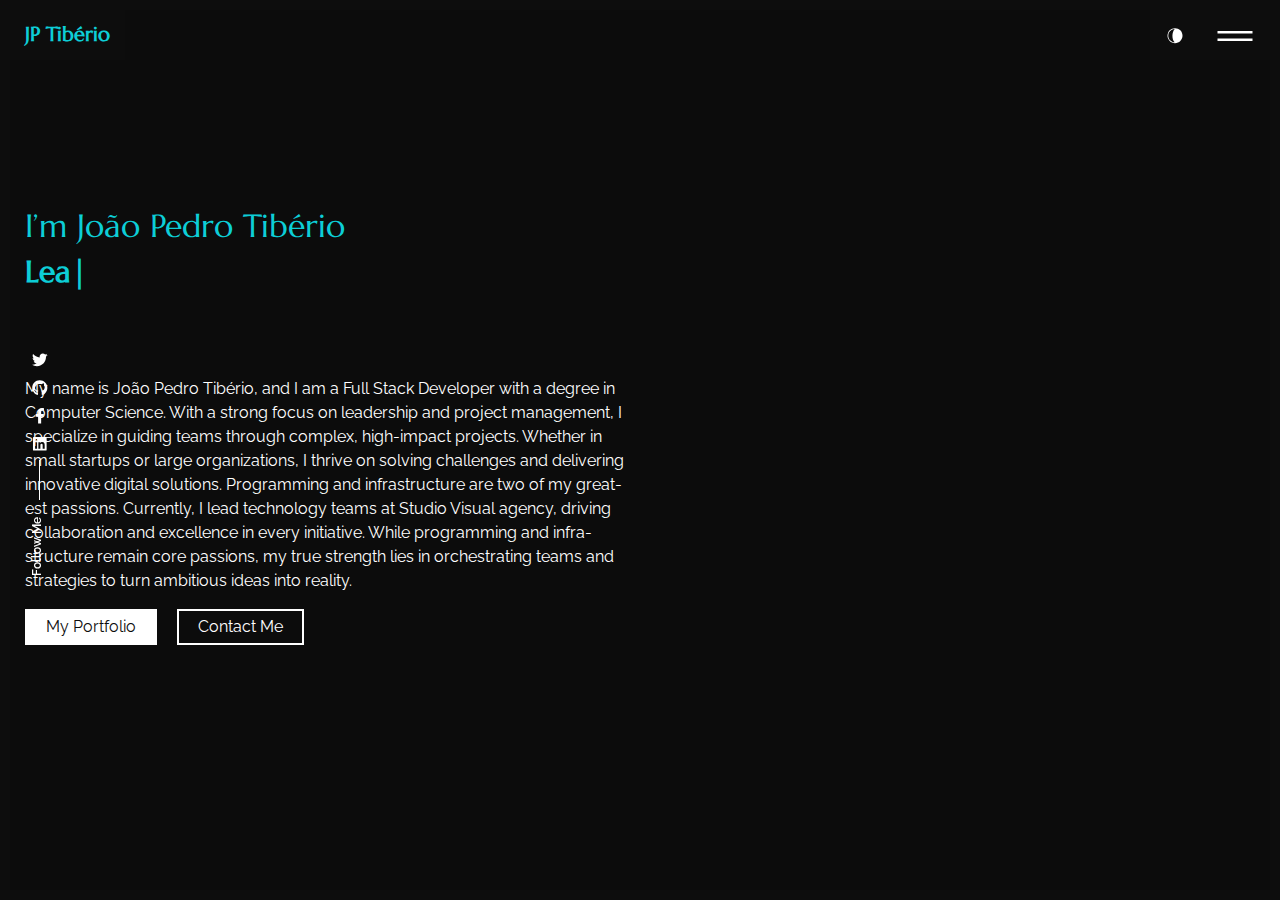
==== commit 0a5f9faa: "Ajusta link do github" ====
--- a/index.html
+++ b/index.html
@@ -1 +1 @@
-<!doctype html><html lang="en"><head><meta charset="utf-8"/><link rel="icon" href="/favicon.ico"/><meta name="viewport" content="width=device-width,initial-scale=1"/><meta name="theme-color" content="#ffffff"/><meta name="author" content="João Pedro Tibério"><link rel="preconnect" href="https://fonts.gstatic.com"><link rel="preconnect" href="https://fonts.gstatic.com"><link href="https://fonts.googleapis.com/css2?family=Marcellus&display=swap" rel="stylesheet"><link href="https://fonts.googleapis.com/css2?family=Raleway:ital,wght@0,400;0,500;1,400;1,500&display=swap" rel="stylesheet"><script defer="defer" src="/static/js/main.36fa5e88.js"></script><link href="/static/css/main.b1c07270.css" rel="stylesheet"></head><body><noscript>You need to enable JavaScript to run this app.</noscript><div id="root"></div></body></html>+<!doctype html><html lang="en"><head><meta charset="utf-8"/><link rel="icon" href="/favicon.ico"/><meta name="viewport" content="width=device-width,initial-scale=1"/><meta name="theme-color" content="#ffffff"/><meta name="author" content="João Pedro Tibério"><link rel="preconnect" href="https://fonts.gstatic.com"><link rel="preconnect" href="https://fonts.gstatic.com"><link href="https://fonts.googleapis.com/css2?family=Marcellus&display=swap" rel="stylesheet"><link href="https://fonts.googleapis.com/css2?family=Raleway:ital,wght@0,400;0,500;1,400;1,500&display=swap" rel="stylesheet"><script defer="defer" src="/static/js/main.cb70a0b1.js"></script><link href="/static/css/main.82621fa9.css" rel="stylesheet"></head><body><noscript>You need to enable JavaScript to run this app.</noscript><div id="root"></div></body></html>--- a/static/css/main.82621fa9.css
+++ b/static/css/main.82621fa9.css
@@ -0,0 +1,10 @@
+@charset "UTF-8";/*!
+ * Bootstrap  v5.2.3 (https://getbootstrap.com/)
+ * Copyright 2011-2022 The Bootstrap Authors
+ * Copyright 2011-2022 Twitter, Inc.
+ * Licensed under MIT (https://github.com/twbs/bootstrap/blob/main/LICENSE)
+ */:root{--bs-blue:#0d6efd;--bs-indigo:#6610f2;--bs-purple:#6f42c1;--bs-pink:#d63384;--bs-red:#dc3545;--bs-orange:#fd7e14;--bs-yellow:#ffc107;--bs-green:#198754;--bs-teal:#20c997;--bs-cyan:#0dcaf0;--bs-black:#000;--bs-white:#fff;--bs-gray:#6c757d;--bs-gray-dark:#343a40;--bs-gray-100:#f8f9fa;--bs-gray-200:#e9ecef;--bs-gray-300:#dee2e6;--bs-gray-400:#ced4da;--bs-gray-500:#adb5bd;--bs-gray-600:#6c757d;--bs-gray-700:#495057;--bs-gray-800:#343a40;--bs-gray-900:#212529;--bs-primary:#0d6efd;--bs-secondary:#6c757d;--bs-success:#198754;--bs-info:#0dcaf0;--bs-warning:#ffc107;--bs-danger:#dc3545;--bs-light:#f8f9fa;--bs-dark:#212529;--bs-primary-rgb:13,110,253;--bs-secondary-rgb:108,117,125;--bs-success-rgb:25,135,84;--bs-info-rgb:13,202,240;--bs-warning-rgb:255,193,7;--bs-danger-rgb:220,53,69;--bs-light-rgb:248,249,250;--bs-dark-rgb:33,37,41;--bs-white-rgb:255,255,255;--bs-black-rgb:0,0,0;--bs-body-color-rgb:33,37,41;--bs-body-bg-rgb:255,255,255;--bs-font-sans-serif:system-ui,-apple-system,"Segoe UI",Roboto,"Helvetica Neue","Noto Sans","Liberation Sans",Arial,sans-serif,"Apple Color Emoji","Segoe UI Emoji","Segoe UI Symbol","Noto Color Emoji";--bs-font-monospace:SFMono-Regular,Menlo,Monaco,Consolas,"Liberation Mono","Courier New",monospace;--bs-gradient:linear-gradient(180deg,hsla(0,0%,100%,.15),hsla(0,0%,100%,0));--bs-body-font-family:var(--bs-font-sans-serif);--bs-body-font-size:1rem;--bs-body-font-weight:400;--bs-body-line-height:1.5;--bs-body-color:#212529;--bs-body-bg:#fff;--bs-border-width:1px;--bs-border-style:solid;--bs-border-color:#dee2e6;--bs-border-color-translucent:rgba(0,0,0,.175);--bs-border-radius:0.375rem;--bs-border-radius-sm:0.25rem;--bs-border-radius-lg:0.5rem;--bs-border-radius-xl:1rem;--bs-border-radius-2xl:2rem;--bs-border-radius-pill:50rem;--bs-link-color:#0d6efd;--bs-link-hover-color:#0a58ca;--bs-code-color:#d63384;--bs-highlight-bg:#fff3cd}*,:after,:before{box-sizing:border-box}@media (prefers-reduced-motion:no-preference){:root{scroll-behavior:smooth}}body{-webkit-text-size-adjust:100%;-webkit-tap-highlight-color:transparent;background-color:#fff;background-color:var(--bs-body-bg);color:#212529;color:var(--bs-body-color);font-family:system-ui,-apple-system,Segoe UI,Roboto,Helvetica Neue,Noto Sans,Liberation Sans,Arial,sans-serif,Apple Color Emoji,Segoe UI Emoji,Segoe UI Symbol,Noto Color Emoji;font-family:var(--bs-body-font-family);font-size:1rem;font-size:var(--bs-body-font-size);font-weight:400;font-weight:var(--bs-body-font-weight);line-height:1.5;line-height:var(--bs-body-line-height);text-align:var(--bs-body-text-align)}hr{border:0;border-top:1px solid;color:inherit;margin:1rem 0;opacity:.25}.h1,.h2,.h3,.h4,.h5,.h6,h1,h2,h3,h4,h5,h6{font-weight:500;line-height:1.2;margin-bottom:.5rem;margin-top:0}.h1,h1{font-size:calc(1.375rem + 1.5vw)}@media (min-width:1200px){.h1,h1{font-size:2.5rem}}.h2,h2{font-size:calc(1.325rem + .9vw)}@media (min-width:1200px){.h2,h2{font-size:2rem}}.h3,h3{font-size:calc(1.3rem + .6vw)}@media (min-width:1200px){.h3,h3{font-size:1.75rem}}.h4,h4{font-size:calc(1.275rem + .3vw)}@media (min-width:1200px){.h4,h4{font-size:1.5rem}}.h5,h5{font-size:1.25rem}.h6,h6{font-size:1rem}p{margin-bottom:1rem;margin-top:0}abbr[title]{cursor:help;-webkit-text-decoration:underline dotted;text-decoration:underline dotted;-webkit-text-decoration-skip-ink:none;text-decoration-skip-ink:none}address{font-style:normal;line-height:inherit;margin-bottom:1rem}ol,ul{padding-left:2rem}dl,ol,ul{margin-bottom:1rem;margin-top:0}ol ol,ol ul,ul ol,ul ul{margin-bottom:0}dt{font-weight:700}dd{margin-bottom:.5rem;margin-left:0}blockquote{margin:0 0 1rem}b,strong{font-weight:bolder}.small,small{font-size:.875em}.mark,mark{background-color:#fff3cd;background-color:var(--bs-highlight-bg);padding:.1875em}sub,sup{font-size:.75em;line-height:0;position:relative;vertical-align:initial}sub{bottom:-.25em}sup{top:-.5em}a{color:#0d6efd;color:var(--bs-link-color);text-decoration:underline}a:hover{color:#0a58ca;color:var(--bs-link-hover-color)}a:not([href]):not([class]),a:not([href]):not([class]):hover{color:inherit;text-decoration:none}code,kbd,pre,samp{font-family:SFMono-Regular,Menlo,Monaco,Consolas,Liberation Mono,Courier New,monospace;font-family:var(--bs-font-monospace);font-size:1em}pre{display:block;font-size:.875em;margin-bottom:1rem;margin-top:0;overflow:auto}pre code{color:inherit;font-size:inherit;word-break:normal}code{word-wrap:break-word;color:#d63384;color:var(--bs-code-color);font-size:.875em}a>code{color:inherit}kbd{background-color:#212529;background-color:var(--bs-body-color);border-radius:.25rem;color:#fff;color:var(--bs-body-bg);font-size:.875em;padding:.1875rem .375rem}kbd kbd{font-size:1em;padding:0}figure{margin:0 0 1rem}img,svg{vertical-align:middle}table{border-collapse:collapse;caption-side:bottom}caption{color:#6c757d;padding-bottom:.5rem;padding-top:.5rem;text-align:left}th{text-align:inherit;text-align:-webkit-match-parent}tbody,td,tfoot,th,thead,tr{border:0 solid;border-color:inherit}label{display:inline-block}button{border-radius:0}button:focus:not(:focus-visible){outline:0}button,input,optgroup,select,textarea{font-family:inherit;font-size:inherit;line-height:inherit;margin:0}button,select{text-transform:none}[role=button]{cursor:pointer}select{word-wrap:normal}select:disabled{opacity:1}[list]:not([type=date]):not([type=datetime-local]):not([type=month]):not([type=week]):not([type=time])::-webkit-calendar-picker-indicator{display:none!important}[type=button],[type=reset],[type=submit],button{-webkit-appearance:button}[type=button]:not(:disabled),[type=reset]:not(:disabled),[type=submit]:not(:disabled),button:not(:disabled){cursor:pointer}::-moz-focus-inner{border-style:none;padding:0}textarea{resize:vertical}fieldset{border:0;margin:0;min-width:0;padding:0}legend{float:left;font-size:calc(1.275rem + .3vw);line-height:inherit;margin-bottom:.5rem;padding:0;width:100%}@media (min-width:1200px){legend{font-size:1.5rem}}legend+*{clear:left}::-webkit-datetime-edit-day-field,::-webkit-datetime-edit-fields-wrapper,::-webkit-datetime-edit-hour-field,::-webkit-datetime-edit-minute,::-webkit-datetime-edit-month-field,::-webkit-datetime-edit-text,::-webkit-datetime-edit-year-field{padding:0}::-webkit-inner-spin-button{height:auto}[type=search]{-webkit-appearance:textfield;outline-offset:-2px}::-webkit-search-decoration{-webkit-appearance:none}::-webkit-color-swatch-wrapper{padding:0}::-webkit-file-upload-button{-webkit-appearance:button;font:inherit}::file-selector-button{-webkit-appearance:button;font:inherit}output{display:inline-block}iframe{border:0}summary{cursor:pointer;display:list-item}progress{vertical-align:initial}[hidden]{display:none!important}.lead{font-size:1.25rem;font-weight:300}.display-1{font-size:calc(1.625rem + 4.5vw);font-weight:300;line-height:1.2}@media (min-width:1200px){.display-1{font-size:5rem}}.display-2{font-size:calc(1.575rem + 3.9vw);font-weight:300;line-height:1.2}@media (min-width:1200px){.display-2{font-size:4.5rem}}.display-3{font-size:calc(1.525rem + 3.3vw);font-weight:300;line-height:1.2}@media (min-width:1200px){.display-3{font-size:4rem}}.display-4{font-size:calc(1.475rem + 2.7vw);font-weight:300;line-height:1.2}@media (min-width:1200px){.display-4{font-size:3.5rem}}.display-5{font-size:calc(1.425rem + 2.1vw);font-weight:300;line-height:1.2}@media (min-width:1200px){.display-5{font-size:3rem}}.display-6{font-size:calc(1.375rem + 1.5vw);font-weight:300;line-height:1.2}@media (min-width:1200px){.display-6{font-size:2.5rem}}.list-inline,.list-unstyled{list-style:none;padding-left:0}.list-inline-item{display:inline-block}.list-inline-item:not(:last-child){margin-right:.5rem}.initialism{font-size:.875em;text-transform:uppercase}.blockquote{font-size:1.25rem;margin-bottom:1rem}.blockquote>:last-child{margin-bottom:0}.blockquote-footer{color:#6c757d;font-size:.875em;margin-bottom:1rem;margin-top:-1rem}.blockquote-footer:before{content:"— "}.img-fluid,.img-thumbnail{height:auto;max-width:100%}.img-thumbnail{background-color:#fff;border:1px solid #dee2e6;border:1px solid var(--bs-border-color);border-radius:.375rem;padding:.25rem}.figure{display:inline-block}.figure-img{line-height:1;margin-bottom:.5rem}.figure-caption{color:#6c757d;font-size:.875em}.container,.container-fluid,.container-lg,.container-md,.container-sm,.container-xl,.container-xxl{--bs-gutter-x:1.5rem;--bs-gutter-y:0;margin-left:auto;margin-right:auto;padding-left:calc(var(--bs-gutter-x)*.5);padding-right:calc(var(--bs-gutter-x)*.5);width:100%}@media (min-width:576px){.container,.container-sm{max-width:540px}}@media (min-width:768px){.container,.container-md,.container-sm{max-width:720px}}@media (min-width:992px){.container,.container-lg,.container-md,.container-sm{max-width:960px}}@media (min-width:1200px){.container,.container-lg,.container-md,.container-sm,.container-xl{max-width:1140px}}@media (min-width:1400px){.container,.container-lg,.container-md,.container-sm,.container-xl,.container-xxl{max-width:1320px}}.row{--bs-gutter-x:1.5rem;--bs-gutter-y:0;display:flex;flex-wrap:wrap;margin-left:calc(var(--bs-gutter-x)*-.5);margin-right:calc(var(--bs-gutter-x)*-.5);margin-top:calc(var(--bs-gutter-y)*-1)}.row>*{flex-shrink:0;margin-top:var(--bs-gutter-y);max-width:100%;padding-left:calc(var(--bs-gutter-x)*.5);padding-right:calc(var(--bs-gutter-x)*.5);width:100%}.col{flex:1 0}.row-cols-auto>*{flex:0 0 auto;width:auto}.row-cols-1>*{flex:0 0 auto;width:100%}.row-cols-2>*{flex:0 0 auto;width:50%}.row-cols-3>*{flex:0 0 auto;width:33.3333333333%}.row-cols-4>*{flex:0 0 auto;width:25%}.row-cols-5>*{flex:0 0 auto;width:20%}.row-cols-6>*{flex:0 0 auto;width:16.6666666667%}.col-auto{flex:0 0 auto;width:auto}.col-1{flex:0 0 auto;width:8.33333333%}.col-2{flex:0 0 auto;width:16.66666667%}.col-3{flex:0 0 auto;width:25%}.col-4{flex:0 0 auto;width:33.33333333%}.col-5{flex:0 0 auto;width:41.66666667%}.col-6{flex:0 0 auto;width:50%}.col-7{flex:0 0 auto;width:58.33333333%}.col-8{flex:0 0 auto;width:66.66666667%}.col-9{flex:0 0 auto;width:75%}.col-10{flex:0 0 auto;width:83.33333333%}.col-11{flex:0 0 auto;width:91.66666667%}.col-12{flex:0 0 auto;width:100%}.offset-1{margin-left:8.33333333%}.offset-2{margin-left:16.66666667%}.offset-3{margin-left:25%}.offset-4{margin-left:33.33333333%}.offset-5{margin-left:41.66666667%}.offset-6{margin-left:50%}.offset-7{margin-left:58.33333333%}.offset-8{margin-left:66.66666667%}.offset-9{margin-left:75%}.offset-10{margin-left:83.33333333%}.offset-11{margin-left:91.66666667%}.g-0,.gx-0{--bs-gutter-x:0}.g-0,.gy-0{--bs-gutter-y:0}.g-1,.gx-1{--bs-gutter-x:0.25rem}.g-1,.gy-1{--bs-gutter-y:0.25rem}.g-2,.gx-2{--bs-gutter-x:0.5rem}.g-2,.gy-2{--bs-gutter-y:0.5rem}.g-3,.gx-3{--bs-gutter-x:1rem}.g-3,.gy-3{--bs-gutter-y:1rem}.g-4,.gx-4{--bs-gutter-x:1.5rem}.g-4,.gy-4{--bs-gutter-y:1.5rem}.g-5,.gx-5{--bs-gutter-x:3rem}.g-5,.gy-5{--bs-gutter-y:3rem}@media (min-width:576px){.col-sm{flex:1 0}.row-cols-sm-auto>*{flex:0 0 auto;width:auto}.row-cols-sm-1>*{flex:0 0 auto;width:100%}.row-cols-sm-2>*{flex:0 0 auto;width:50%}.row-cols-sm-3>*{flex:0 0 auto;width:33.3333333333%}.row-cols-sm-4>*{flex:0 0 auto;width:25%}.row-cols-sm-5>*{flex:0 0 auto;width:20%}.row-cols-sm-6>*{flex:0 0 auto;width:16.6666666667%}.col-sm-auto{flex:0 0 auto;width:auto}.col-sm-1{flex:0 0 auto;width:8.33333333%}.col-sm-2{flex:0 0 auto;width:16.66666667%}.col-sm-3{flex:0 0 auto;width:25%}.col-sm-4{flex:0 0 auto;width:33.33333333%}.col-sm-5{flex:0 0 auto;width:41.66666667%}.col-sm-6{flex:0 0 auto;width:50%}.col-sm-7{flex:0 0 auto;width:58.33333333%}.col-sm-8{flex:0 0 auto;width:66.66666667%}.col-sm-9{flex:0 0 auto;width:75%}.col-sm-10{flex:0 0 auto;width:83.33333333%}.col-sm-11{flex:0 0 auto;width:91.66666667%}.col-sm-12{flex:0 0 auto;width:100%}.offset-sm-0{margin-left:0}.offset-sm-1{margin-left:8.33333333%}.offset-sm-2{margin-left:16.66666667%}.offset-sm-3{margin-left:25%}.offset-sm-4{margin-left:33.33333333%}.offset-sm-5{margin-left:41.66666667%}.offset-sm-6{margin-left:50%}.offset-sm-7{margin-left:58.33333333%}.offset-sm-8{margin-left:66.66666667%}.offset-sm-9{margin-left:75%}.offset-sm-10{margin-left:83.33333333%}.offset-sm-11{margin-left:91.66666667%}.g-sm-0,.gx-sm-0{--bs-gutter-x:0}.g-sm-0,.gy-sm-0{--bs-gutter-y:0}.g-sm-1,.gx-sm-1{--bs-gutter-x:0.25rem}.g-sm-1,.gy-sm-1{--bs-gutter-y:0.25rem}.g-sm-2,.gx-sm-2{--bs-gutter-x:0.5rem}.g-sm-2,.gy-sm-2{--bs-gutter-y:0.5rem}.g-sm-3,.gx-sm-3{--bs-gutter-x:1rem}.g-sm-3,.gy-sm-3{--bs-gutter-y:1rem}.g-sm-4,.gx-sm-4{--bs-gutter-x:1.5rem}.g-sm-4,.gy-sm-4{--bs-gutter-y:1.5rem}.g-sm-5,.gx-sm-5{--bs-gutter-x:3rem}.g-sm-5,.gy-sm-5{--bs-gutter-y:3rem}}@media (min-width:768px){.col-md{flex:1 0}.row-cols-md-auto>*{flex:0 0 auto;width:auto}.row-cols-md-1>*{flex:0 0 auto;width:100%}.row-cols-md-2>*{flex:0 0 auto;width:50%}.row-cols-md-3>*{flex:0 0 auto;width:33.3333333333%}.row-cols-md-4>*{flex:0 0 auto;width:25%}.row-cols-md-5>*{flex:0 0 auto;width:20%}.row-cols-md-6>*{flex:0 0 auto;width:16.6666666667%}.col-md-auto{flex:0 0 auto;width:auto}.col-md-1{flex:0 0 auto;width:8.33333333%}.col-md-2{flex:0 0 auto;width:16.66666667%}.col-md-3{flex:0 0 auto;width:25%}.col-md-4{flex:0 0 auto;width:33.33333333%}.col-md-5{flex:0 0 auto;width:41.66666667%}.col-md-6{flex:0 0 auto;width:50%}.col-md-7{flex:0 0 auto;width:58.33333333%}.col-md-8{flex:0 0 auto;width:66.66666667%}.col-md-9{flex:0 0 auto;width:75%}.col-md-10{flex:0 0 auto;width:83.33333333%}.col-md-11{flex:0 0 auto;width:91.66666667%}.col-md-12{flex:0 0 auto;width:100%}.offset-md-0{margin-left:0}.offset-md-1{margin-left:8.33333333%}.offset-md-2{margin-left:16.66666667%}.offset-md-3{margin-left:25%}.offset-md-4{margin-left:33.33333333%}.offset-md-5{margin-left:41.66666667%}.offset-md-6{margin-left:50%}.offset-md-7{margin-left:58.33333333%}.offset-md-8{margin-left:66.66666667%}.offset-md-9{margin-left:75%}.offset-md-10{margin-left:83.33333333%}.offset-md-11{margin-left:91.66666667%}.g-md-0,.gx-md-0{--bs-gutter-x:0}.g-md-0,.gy-md-0{--bs-gutter-y:0}.g-md-1,.gx-md-1{--bs-gutter-x:0.25rem}.g-md-1,.gy-md-1{--bs-gutter-y:0.25rem}.g-md-2,.gx-md-2{--bs-gutter-x:0.5rem}.g-md-2,.gy-md-2{--bs-gutter-y:0.5rem}.g-md-3,.gx-md-3{--bs-gutter-x:1rem}.g-md-3,.gy-md-3{--bs-gutter-y:1rem}.g-md-4,.gx-md-4{--bs-gutter-x:1.5rem}.g-md-4,.gy-md-4{--bs-gutter-y:1.5rem}.g-md-5,.gx-md-5{--bs-gutter-x:3rem}.g-md-5,.gy-md-5{--bs-gutter-y:3rem}}@media (min-width:992px){.col-lg{flex:1 0}.row-cols-lg-auto>*{flex:0 0 auto;width:auto}.row-cols-lg-1>*{flex:0 0 auto;width:100%}.row-cols-lg-2>*{flex:0 0 auto;width:50%}.row-cols-lg-3>*{flex:0 0 auto;width:33.3333333333%}.row-cols-lg-4>*{flex:0 0 auto;width:25%}.row-cols-lg-5>*{flex:0 0 auto;width:20%}.row-cols-lg-6>*{flex:0 0 auto;width:16.6666666667%}.col-lg-auto{flex:0 0 auto;width:auto}.col-lg-1{flex:0 0 auto;width:8.33333333%}.col-lg-2{flex:0 0 auto;width:16.66666667%}.col-lg-3{flex:0 0 auto;width:25%}.col-lg-4{flex:0 0 auto;width:33.33333333%}.col-lg-5{flex:0 0 auto;width:41.66666667%}.col-lg-6{flex:0 0 auto;width:50%}.col-lg-7{flex:0 0 auto;width:58.33333333%}.col-lg-8{flex:0 0 auto;width:66.66666667%}.col-lg-9{flex:0 0 auto;width:75%}.col-lg-10{flex:0 0 auto;width:83.33333333%}.col-lg-11{flex:0 0 auto;width:91.66666667%}.col-lg-12{flex:0 0 auto;width:100%}.offset-lg-0{margin-left:0}.offset-lg-1{margin-left:8.33333333%}.offset-lg-2{margin-left:16.66666667%}.offset-lg-3{margin-left:25%}.offset-lg-4{margin-left:33.33333333%}.offset-lg-5{margin-left:41.66666667%}.offset-lg-6{margin-left:50%}.offset-lg-7{margin-left:58.33333333%}.offset-lg-8{margin-left:66.66666667%}.offset-lg-9{margin-left:75%}.offset-lg-10{margin-left:83.33333333%}.offset-lg-11{margin-left:91.66666667%}.g-lg-0,.gx-lg-0{--bs-gutter-x:0}.g-lg-0,.gy-lg-0{--bs-gutter-y:0}.g-lg-1,.gx-lg-1{--bs-gutter-x:0.25rem}.g-lg-1,.gy-lg-1{--bs-gutter-y:0.25rem}.g-lg-2,.gx-lg-2{--bs-gutter-x:0.5rem}.g-lg-2,.gy-lg-2{--bs-gutter-y:0.5rem}.g-lg-3,.gx-lg-3{--bs-gutter-x:1rem}.g-lg-3,.gy-lg-3{--bs-gutter-y:1rem}.g-lg-4,.gx-lg-4{--bs-gutter-x:1.5rem}.g-lg-4,.gy-lg-4{--bs-gutter-y:1.5rem}.g-lg-5,.gx-lg-5{--bs-gutter-x:3rem}.g-lg-5,.gy-lg-5{--bs-gutter-y:3rem}}@media (min-width:1200px){.col-xl{flex:1 0}.row-cols-xl-auto>*{flex:0 0 auto;width:auto}.row-cols-xl-1>*{flex:0 0 auto;width:100%}.row-cols-xl-2>*{flex:0 0 auto;width:50%}.row-cols-xl-3>*{flex:0 0 auto;width:33.3333333333%}.row-cols-xl-4>*{flex:0 0 auto;width:25%}.row-cols-xl-5>*{flex:0 0 auto;width:20%}.row-cols-xl-6>*{flex:0 0 auto;width:16.6666666667%}.col-xl-auto{flex:0 0 auto;width:auto}.col-xl-1{flex:0 0 auto;width:8.33333333%}.col-xl-2{flex:0 0 auto;width:16.66666667%}.col-xl-3{flex:0 0 auto;width:25%}.col-xl-4{flex:0 0 auto;width:33.33333333%}.col-xl-5{flex:0 0 auto;width:41.66666667%}.col-xl-6{flex:0 0 auto;width:50%}.col-xl-7{flex:0 0 auto;width:58.33333333%}.col-xl-8{flex:0 0 auto;width:66.66666667%}.col-xl-9{flex:0 0 auto;width:75%}.col-xl-10{flex:0 0 auto;width:83.33333333%}.col-xl-11{flex:0 0 auto;width:91.66666667%}.col-xl-12{flex:0 0 auto;width:100%}.offset-xl-0{margin-left:0}.offset-xl-1{margin-left:8.33333333%}.offset-xl-2{margin-left:16.66666667%}.offset-xl-3{margin-left:25%}.offset-xl-4{margin-left:33.33333333%}.offset-xl-5{margin-left:41.66666667%}.offset-xl-6{margin-left:50%}.offset-xl-7{margin-left:58.33333333%}.offset-xl-8{margin-left:66.66666667%}.offset-xl-9{margin-left:75%}.offset-xl-10{margin-left:83.33333333%}.offset-xl-11{margin-left:91.66666667%}.g-xl-0,.gx-xl-0{--bs-gutter-x:0}.g-xl-0,.gy-xl-0{--bs-gutter-y:0}.g-xl-1,.gx-xl-1{--bs-gutter-x:0.25rem}.g-xl-1,.gy-xl-1{--bs-gutter-y:0.25rem}.g-xl-2,.gx-xl-2{--bs-gutter-x:0.5rem}.g-xl-2,.gy-xl-2{--bs-gutter-y:0.5rem}.g-xl-3,.gx-xl-3{--bs-gutter-x:1rem}.g-xl-3,.gy-xl-3{--bs-gutter-y:1rem}.g-xl-4,.gx-xl-4{--bs-gutter-x:1.5rem}.g-xl-4,.gy-xl-4{--bs-gutter-y:1.5rem}.g-xl-5,.gx-xl-5{--bs-gutter-x:3rem}.g-xl-5,.gy-xl-5{--bs-gutter-y:3rem}}@media (min-width:1400px){.col-xxl{flex:1 0}.row-cols-xxl-auto>*{flex:0 0 auto;width:auto}.row-cols-xxl-1>*{flex:0 0 auto;width:100%}.row-cols-xxl-2>*{flex:0 0 auto;width:50%}.row-cols-xxl-3>*{flex:0 0 auto;width:33.3333333333%}.row-cols-xxl-4>*{flex:0 0 auto;width:25%}.row-cols-xxl-5>*{flex:0 0 auto;width:20%}.row-cols-xxl-6>*{flex:0 0 auto;width:16.6666666667%}.col-xxl-auto{flex:0 0 auto;width:auto}.col-xxl-1{flex:0 0 auto;width:8.33333333%}.col-xxl-2{flex:0 0 auto;width:16.66666667%}.col-xxl-3{flex:0 0 auto;width:25%}.col-xxl-4{flex:0 0 auto;width:33.33333333%}.col-xxl-5{flex:0 0 auto;width:41.66666667%}.col-xxl-6{flex:0 0 auto;width:50%}.col-xxl-7{flex:0 0 auto;width:58.33333333%}.col-xxl-8{flex:0 0 auto;width:66.66666667%}.col-xxl-9{flex:0 0 auto;width:75%}.col-xxl-10{flex:0 0 auto;width:83.33333333%}.col-xxl-11{flex:0 0 auto;width:91.66666667%}.col-xxl-12{flex:0 0 auto;width:100%}.offset-xxl-0{margin-left:0}.offset-xxl-1{margin-left:8.33333333%}.offset-xxl-2{margin-left:16.66666667%}.offset-xxl-3{margin-left:25%}.offset-xxl-4{margin-left:33.33333333%}.offset-xxl-5{margin-left:41.66666667%}.offset-xxl-6{margin-left:50%}.offset-xxl-7{margin-left:58.33333333%}.offset-xxl-8{margin-left:66.66666667%}.offset-xxl-9{margin-left:75%}.offset-xxl-10{margin-left:83.33333333%}.offset-xxl-11{margin-left:91.66666667%}.g-xxl-0,.gx-xxl-0{--bs-gutter-x:0}.g-xxl-0,.gy-xxl-0{--bs-gutter-y:0}.g-xxl-1,.gx-xxl-1{--bs-gutter-x:0.25rem}.g-xxl-1,.gy-xxl-1{--bs-gutter-y:0.25rem}.g-xxl-2,.gx-xxl-2{--bs-gutter-x:0.5rem}.g-xxl-2,.gy-xxl-2{--bs-gutter-y:0.5rem}.g-xxl-3,.gx-xxl-3{--bs-gutter-x:1rem}.g-xxl-3,.gy-xxl-3{--bs-gutter-y:1rem}.g-xxl-4,.gx-xxl-4{--bs-gutter-x:1.5rem}.g-xxl-4,.gy-xxl-4{--bs-gutter-y:1.5rem}.g-xxl-5,.gx-xxl-5{--bs-gutter-x:3rem}.g-xxl-5,.gy-xxl-5{--bs-gutter-y:3rem}}.table{--bs-table-color:var(--bs-body-color);--bs-table-bg:transparent;--bs-table-border-color:var(--bs-border-color);--bs-table-accent-bg:transparent;--bs-table-striped-color:var(--bs-body-color);--bs-table-striped-bg:rgba(0,0,0,.05);--bs-table-active-color:var(--bs-body-color);--bs-table-active-bg:rgba(0,0,0,.1);--bs-table-hover-color:var(--bs-body-color);--bs-table-hover-bg:rgba(0,0,0,.075);border-color:var(--bs-table-border-color);color:var(--bs-table-color);margin-bottom:1rem;vertical-align:top;width:100%}.table>:not(caption)>*>*{background-color:var(--bs-table-bg);border-bottom-width:1px;box-shadow:inset 0 0 0 9999px var(--bs-table-accent-bg);padding:.5rem}.table>tbody{vertical-align:inherit}.table>thead{vertical-align:bottom}.table-group-divider{border-top:2px solid}.caption-top{caption-side:top}.table-sm>:not(caption)>*>*{padding:.25rem}.table-bordered>:not(caption)>*{border-width:1px 0}.table-bordered>:not(caption)>*>*{border-width:0 1px}.table-borderless>:not(caption)>*>*{border-bottom-width:0}.table-borderless>:not(:first-child){border-top-width:0}.table-striped-columns>:not(caption)>tr>:nth-child(2n),.table-striped>tbody>tr:nth-of-type(odd)>*{--bs-table-accent-bg:var(--bs-table-striped-bg);color:var(--bs-table-striped-color)}.table-active{--bs-table-accent-bg:var(--bs-table-active-bg);color:var(--bs-table-active-color)}.table-hover>tbody>tr:hover>*{--bs-table-accent-bg:var(--bs-table-hover-bg);color:var(--bs-table-hover-color)}.table-primary{--bs-table-color:#000;--bs-table-bg:#cfe2ff;--bs-table-border-color:#bacbe6;--bs-table-striped-bg:#c5d7f2;--bs-table-striped-color:#000;--bs-table-active-bg:#bacbe6;--bs-table-active-color:#000;--bs-table-hover-bg:#bfd1ec;--bs-table-hover-color:#000}.table-primary,.table-secondary{border-color:var(--bs-table-border-color);color:var(--bs-table-color)}.table-secondary{--bs-table-color:#000;--bs-table-bg:#e2e3e5;--bs-table-border-color:#cbccce;--bs-table-striped-bg:#d7d8da;--bs-table-striped-color:#000;--bs-table-active-bg:#cbccce;--bs-table-active-color:#000;--bs-table-hover-bg:#d1d2d4;--bs-table-hover-color:#000}.table-success{--bs-table-color:#000;--bs-table-bg:#d1e7dd;--bs-table-border-color:#bcd0c7;--bs-table-striped-bg:#c7dbd2;--bs-table-striped-color:#000;--bs-table-active-bg:#bcd0c7;--bs-table-active-color:#000;--bs-table-hover-bg:#c1d6cc;--bs-table-hover-color:#000}.table-info,.table-success{border-color:var(--bs-table-border-color);color:var(--bs-table-color)}.table-info{--bs-table-color:#000;--bs-table-bg:#cff4fc;--bs-table-border-color:#badce3;--bs-table-striped-bg:#c5e8ef;--bs-table-striped-color:#000;--bs-table-active-bg:#badce3;--bs-table-active-color:#000;--bs-table-hover-bg:#bfe2e9;--bs-table-hover-color:#000}.table-warning{--bs-table-color:#000;--bs-table-bg:#fff3cd;--bs-table-border-color:#e6dbb9;--bs-table-striped-bg:#f2e7c3;--bs-table-striped-color:#000;--bs-table-active-bg:#e6dbb9;--bs-table-active-color:#000;--bs-table-hover-bg:#ece1be;--bs-table-hover-color:#000}.table-danger,.table-warning{border-color:var(--bs-table-border-color);color:var(--bs-table-color)}.table-danger{--bs-table-color:#000;--bs-table-bg:#f8d7da;--bs-table-border-color:#dfc2c4;--bs-table-striped-bg:#eccccf;--bs-table-striped-color:#000;--bs-table-active-bg:#dfc2c4;--bs-table-active-color:#000;--bs-table-hover-bg:#e5c7ca;--bs-table-hover-color:#000}.table-light{--bs-table-color:#000;--bs-table-bg:#f8f9fa;--bs-table-border-color:#dfe0e1;--bs-table-striped-bg:#ecedee;--bs-table-striped-color:#000;--bs-table-active-bg:#dfe0e1;--bs-table-active-color:#000;--bs-table-hover-bg:#e5e6e7;--bs-table-hover-color:#000}.table-dark,.table-light{border-color:var(--bs-table-border-color);color:var(--bs-table-color)}.table-dark{--bs-table-color:#fff;--bs-table-bg:#212529;--bs-table-border-color:#373b3e;--bs-table-striped-bg:#2c3034;--bs-table-striped-color:#fff;--bs-table-active-bg:#373b3e;--bs-table-active-color:#fff;--bs-table-hover-bg:#323539;--bs-table-hover-color:#fff}.table-responsive{-webkit-overflow-scrolling:touch;overflow-x:auto}@media (max-width:575.98px){.table-responsive-sm{-webkit-overflow-scrolling:touch;overflow-x:auto}}@media (max-width:767.98px){.table-responsive-md{-webkit-overflow-scrolling:touch;overflow-x:auto}}@media (max-width:991.98px){.table-responsive-lg{-webkit-overflow-scrolling:touch;overflow-x:auto}}@media (max-width:1199.98px){.table-responsive-xl{-webkit-overflow-scrolling:touch;overflow-x:auto}}@media (max-width:1399.98px){.table-responsive-xxl{-webkit-overflow-scrolling:touch;overflow-x:auto}}.form-label{margin-bottom:.5rem}.col-form-label{font-size:inherit;line-height:1.5;margin-bottom:0;padding-bottom:calc(.375rem + 1px);padding-top:calc(.375rem + 1px)}.col-form-label-lg{font-size:1.25rem;padding-bottom:calc(.5rem + 1px);padding-top:calc(.5rem + 1px)}.col-form-label-sm{font-size:.875rem;padding-bottom:calc(.25rem + 1px);padding-top:calc(.25rem + 1px)}.form-text{color:#6c757d;font-size:.875em;margin-top:.25rem}.form-control{-webkit-appearance:none;appearance:none;background-clip:padding-box;background-color:#fff;border:1px solid #ced4da;border-radius:.375rem;color:#212529;display:block;font-size:1rem;font-weight:400;line-height:1.5;padding:.375rem .75rem;transition:border-color .15s ease-in-out,box-shadow .15s ease-in-out;width:100%}@media (prefers-reduced-motion:reduce){.form-control{transition:none}}.form-control[type=file]{overflow:hidden}.form-control[type=file]:not(:disabled):not([readonly]){cursor:pointer}.form-control:focus{background-color:#fff;border-color:#86b7fe;box-shadow:0 0 0 .25rem rgba(13,110,253,.25);color:#212529;outline:0}.form-control::-webkit-date-and-time-value{height:1.5em}.form-control::-webkit-input-placeholder{color:#6c757d;opacity:1}.form-control::placeholder{color:#6c757d;opacity:1}.form-control:disabled{background-color:#e9ecef;opacity:1}.form-control::-webkit-file-upload-button{-webkit-margin-end:.75rem;background-color:#e9ecef;border:0 solid;border-color:inherit;border-inline-end-width:1px;border-radius:0;color:#212529;margin:-.375rem -.75rem;margin-inline-end:.75rem;padding:.375rem .75rem;pointer-events:none;-webkit-transition:color .15s ease-in-out,background-color .15s ease-in-out,border-color .15s ease-in-out,box-shadow .15s ease-in-out;transition:color .15s ease-in-out,background-color .15s ease-in-out,border-color .15s ease-in-out,box-shadow .15s ease-in-out}.form-control::file-selector-button{-webkit-margin-end:.75rem;background-color:#e9ecef;border:0 solid;border-color:inherit;border-inline-end-width:1px;border-radius:0;color:#212529;margin:-.375rem -.75rem;margin-inline-end:.75rem;padding:.375rem .75rem;pointer-events:none;transition:color .15s ease-in-out,background-color .15s ease-in-out,border-color .15s ease-in-out,box-shadow .15s ease-in-out}@media (prefers-reduced-motion:reduce){.form-control::-webkit-file-upload-button{-webkit-transition:none;transition:none}.form-control::file-selector-button{transition:none}}.form-control:hover:not(:disabled):not([readonly])::-webkit-file-upload-button{background-color:#dde0e3}.form-control:hover:not(:disabled):not([readonly])::file-selector-button{background-color:#dde0e3}.form-control-plaintext{background-color:initial;border:solid transparent;border-width:1px 0;color:#212529;display:block;line-height:1.5;margin-bottom:0;padding:.375rem 0;width:100%}.form-control-plaintext:focus{outline:0}.form-control-plaintext.form-control-lg,.form-control-plaintext.form-control-sm{padding-left:0;padding-right:0}.form-control-sm{border-radius:.25rem;font-size:.875rem;min-height:calc(1.5em + .5rem + 2px);padding:.25rem .5rem}.form-control-sm::-webkit-file-upload-button{-webkit-margin-end:.5rem;margin:-.25rem -.5rem;margin-inline-end:.5rem;padding:.25rem .5rem}.form-control-sm::file-selector-button{-webkit-margin-end:.5rem;margin:-.25rem -.5rem;margin-inline-end:.5rem;padding:.25rem .5rem}.form-control-lg{border-radius:.5rem;font-size:1.25rem;min-height:calc(1.5em + 1rem + 2px);padding:.5rem 1rem}.form-control-lg::-webkit-file-upload-button{-webkit-margin-end:1rem;margin:-.5rem -1rem;margin-inline-end:1rem;padding:.5rem 1rem}.form-control-lg::file-selector-button{-webkit-margin-end:1rem;margin:-.5rem -1rem;margin-inline-end:1rem;padding:.5rem 1rem}textarea.form-control{min-height:calc(1.5em + .75rem + 2px)}textarea.form-control-sm{min-height:calc(1.5em + .5rem + 2px)}textarea.form-control-lg{min-height:calc(1.5em + 1rem + 2px)}.form-control-color{height:calc(1.5em + .75rem + 2px);padding:.375rem;width:3rem}.form-control-color:not(:disabled):not([readonly]){cursor:pointer}.form-control-color::-moz-color-swatch{border:0!important;border-radius:.375rem}.form-control-color::-webkit-color-swatch{border-radius:.375rem}.form-control-color.form-control-sm{height:calc(1.5em + .5rem + 2px)}.form-control-color.form-control-lg{height:calc(1.5em + 1rem + 2px)}.form-select{-moz-padding-start:calc(.75rem - 3px);-webkit-appearance:none;appearance:none;background-color:#fff;background-image:url("data:image/svg+xml;charset=utf-8,%3Csvg xmlns='http://www.w3.org/2000/svg' viewBox='0 0 16 16'%3E%3Cpath fill='none' stroke='%23343a40' stroke-linecap='round' stroke-linejoin='round' stroke-width='2' d='m2 5 6 6 6-6'/%3E%3C/svg%3E");background-position:right .75rem center;background-repeat:no-repeat;background-size:16px 12px;border:1px solid #ced4da;border-radius:.375rem;color:#212529;display:block;font-size:1rem;font-weight:400;line-height:1.5;padding:.375rem 2.25rem .375rem .75rem;transition:border-color .15s ease-in-out,box-shadow .15s ease-in-out;width:100%}@media (prefers-reduced-motion:reduce){.form-select{transition:none}}.form-select:focus{border-color:#86b7fe;box-shadow:0 0 0 .25rem rgba(13,110,253,.25);outline:0}.form-select[multiple],.form-select[size]:not([size="1"]){background-image:none;padding-right:.75rem}.form-select:disabled{background-color:#e9ecef}.form-select:-moz-focusring{color:transparent;text-shadow:0 0 0 #212529}.form-select-sm{border-radius:.25rem;font-size:.875rem;padding-bottom:.25rem;padding-left:.5rem;padding-top:.25rem}.form-select-lg{border-radius:.5rem;font-size:1.25rem;padding-bottom:.5rem;padding-left:1rem;padding-top:.5rem}.form-check{display:block;margin-bottom:.125rem;min-height:1.5rem;padding-left:1.5em}.form-check .form-check-input{float:left;margin-left:-1.5em}.form-check-reverse{padding-left:0;padding-right:1.5em;text-align:right}.form-check-reverse .form-check-input{float:right;margin-left:0;margin-right:-1.5em}.form-check-input{-webkit-appearance:none;appearance:none;background-color:#fff;background-position:50%;background-repeat:no-repeat;background-size:contain;border:1px solid rgba(0,0,0,.25);height:1em;margin-top:.25em;-webkit-print-color-adjust:exact;print-color-adjust:exact;vertical-align:top;width:1em}.form-check-input[type=checkbox]{border-radius:.25em}.form-check-input[type=radio]{border-radius:50%}.form-check-input:active{-webkit-filter:brightness(90%);filter:brightness(90%)}.form-check-input:focus{border-color:#86b7fe;box-shadow:0 0 0 .25rem rgba(13,110,253,.25);outline:0}.form-check-input:checked{background-color:#0d6efd;border-color:#0d6efd}.form-check-input:checked[type=checkbox]{background-image:url("data:image/svg+xml;charset=utf-8,%3Csvg xmlns='http://www.w3.org/2000/svg' viewBox='0 0 20 20'%3E%3Cpath fill='none' stroke='%23fff' stroke-linecap='round' stroke-linejoin='round' stroke-width='3' d='m6 10 3 3 6-6'/%3E%3C/svg%3E")}.form-check-input:checked[type=radio]{background-image:url("data:image/svg+xml;charset=utf-8,%3Csvg xmlns='http://www.w3.org/2000/svg' viewBox='-4 -4 8 8'%3E%3Ccircle r='2' fill='%23fff'/%3E%3C/svg%3E")}.form-check-input[type=checkbox]:indeterminate{background-color:#0d6efd;background-image:url("data:image/svg+xml;charset=utf-8,%3Csvg xmlns='http://www.w3.org/2000/svg' viewBox='0 0 20 20'%3E%3Cpath fill='none' stroke='%23fff' stroke-linecap='round' stroke-linejoin='round' stroke-width='3' d='M6 10h8'/%3E%3C/svg%3E");border-color:#0d6efd}.form-check-input:disabled{-webkit-filter:none;filter:none;opacity:.5;pointer-events:none}.form-check-input:disabled~.form-check-label,.form-check-input[disabled]~.form-check-label{cursor:default;opacity:.5}.form-switch{padding-left:2.5em}.form-switch .form-check-input{background-image:url("data:image/svg+xml;charset=utf-8,%3Csvg xmlns='http://www.w3.org/2000/svg' viewBox='-4 -4 8 8'%3E%3Ccircle r='3' fill='rgba(0, 0, 0, 0.25)'/%3E%3C/svg%3E");background-position:0;border-radius:2em;margin-left:-2.5em;transition:background-position .15s ease-in-out;width:2em}@media (prefers-reduced-motion:reduce){.form-switch .form-check-input{transition:none}}.form-switch .form-check-input:focus{background-image:url("data:image/svg+xml;charset=utf-8,%3Csvg xmlns='http://www.w3.org/2000/svg' viewBox='-4 -4 8 8'%3E%3Ccircle r='3' fill='%2386b7fe'/%3E%3C/svg%3E")}.form-switch .form-check-input:checked{background-image:url("data:image/svg+xml;charset=utf-8,%3Csvg xmlns='http://www.w3.org/2000/svg' viewBox='-4 -4 8 8'%3E%3Ccircle r='3' fill='%23fff'/%3E%3C/svg%3E");background-position:100%}.form-switch.form-check-reverse{padding-left:0;padding-right:2.5em}.form-switch.form-check-reverse .form-check-input{margin-left:0;margin-right:-2.5em}.form-check-inline{display:inline-block;margin-right:1rem}.btn-check{clip:rect(0,0,0,0);pointer-events:none;position:absolute}.btn-check:disabled+.btn,.btn-check[disabled]+.btn{-webkit-filter:none;filter:none;opacity:.65;pointer-events:none}.form-range{-webkit-appearance:none;appearance:none;background-color:initial;height:1.5rem;padding:0;width:100%}.form-range:focus{outline:0}.form-range:focus::-webkit-slider-thumb{box-shadow:0 0 0 1px #fff,0 0 0 .25rem rgba(13,110,253,.25)}.form-range:focus::-moz-range-thumb{box-shadow:0 0 0 1px #fff,0 0 0 .25rem rgba(13,110,253,.25)}.form-range::-moz-focus-outer{border:0}.form-range::-webkit-slider-thumb{-webkit-appearance:none;appearance:none;background-color:#0d6efd;border:0;border-radius:1rem;height:1rem;margin-top:-.25rem;-webkit-transition:background-color .15s ease-in-out,border-color .15s ease-in-out,box-shadow .15s ease-in-out;transition:background-color .15s ease-in-out,border-color .15s ease-in-out,box-shadow .15s ease-in-out;width:1rem}@media (prefers-reduced-motion:reduce){.form-range::-webkit-slider-thumb{-webkit-transition:none;transition:none}}.form-range::-webkit-slider-thumb:active{background-color:#b6d4fe}.form-range::-webkit-slider-runnable-track{background-color:#dee2e6;border-color:transparent;border-radius:1rem;color:transparent;cursor:pointer;height:.5rem;width:100%}.form-range::-moz-range-thumb{appearance:none;background-color:#0d6efd;border:0;border-radius:1rem;height:1rem;-moz-transition:background-color .15s ease-in-out,border-color .15s ease-in-out,box-shadow .15s ease-in-out;transition:background-color .15s ease-in-out,border-color .15s ease-in-out,box-shadow .15s ease-in-out;width:1rem}@media (prefers-reduced-motion:reduce){.form-range::-moz-range-thumb{-moz-transition:none;transition:none}}.form-range::-moz-range-thumb:active{background-color:#b6d4fe}.form-range::-moz-range-track{background-color:#dee2e6;border-color:transparent;border-radius:1rem;color:transparent;cursor:pointer;height:.5rem;width:100%}.form-range:disabled{pointer-events:none}.form-range:disabled::-webkit-slider-thumb{background-color:#adb5bd}.form-range:disabled::-moz-range-thumb{background-color:#adb5bd}.form-floating{position:relative}.form-floating>.form-control,.form-floating>.form-control-plaintext,.form-floating>.form-select{height:calc(3.5rem + 2px);line-height:1.25}.form-floating>label{border:1px solid transparent;height:100%;left:0;overflow:hidden;padding:1rem .75rem;pointer-events:none;position:absolute;text-align:start;text-overflow:ellipsis;top:0;-webkit-transform-origin:0 0;transform-origin:0 0;transition:opacity .1s ease-in-out,-webkit-transform .1s ease-in-out;transition:opacity .1s ease-in-out,transform .1s ease-in-out;transition:opacity .1s ease-in-out,transform .1s ease-in-out,-webkit-transform .1s ease-in-out;white-space:nowrap;width:100%}@media (prefers-reduced-motion:reduce){.form-floating>label{transition:none}}.form-floating>.form-control,.form-floating>.form-control-plaintext{padding:1rem .75rem}.form-floating>.form-control-plaintext::-webkit-input-placeholder,.form-floating>.form-control::-webkit-input-placeholder{color:transparent}.form-floating>.form-control-plaintext::placeholder,.form-floating>.form-control::placeholder{color:transparent}.form-floating>.form-control-plaintext:focus,.form-floating>.form-control-plaintext:not(:placeholder-shown),.form-floating>.form-control:focus,.form-floating>.form-control:not(:placeholder-shown){padding-bottom:.625rem;padding-top:1.625rem}.form-floating>.form-control-plaintext:-webkit-autofill,.form-floating>.form-control:-webkit-autofill{padding-bottom:.625rem;padding-top:1.625rem}.form-floating>.form-select{padding-bottom:.625rem;padding-top:1.625rem}.form-floating>.form-control-plaintext~label,.form-floating>.form-control:focus~label,.form-floating>.form-control:not(:placeholder-shown)~label,.form-floating>.form-select~label{opacity:.65;-webkit-transform:scale(.85) translateY(-.5rem) translateX(.15rem);transform:scale(.85) translateY(-.5rem) translateX(.15rem)}.form-floating>.form-control:-webkit-autofill~label{opacity:.65;-webkit-transform:scale(.85) translateY(-.5rem) translateX(.15rem);transform:scale(.85) translateY(-.5rem) translateX(.15rem)}.form-floating>.form-control-plaintext~label{border-width:1px 0}.input-group{align-items:stretch;display:flex;flex-wrap:wrap;position:relative;width:100%}.input-group>.form-control,.input-group>.form-floating,.input-group>.form-select{flex:1 1 auto;min-width:0;position:relative;width:1%}.input-group>.form-control:focus,.input-group>.form-floating:focus-within,.input-group>.form-select:focus{z-index:5}.input-group .btn{position:relative;z-index:2}.input-group .btn:focus{z-index:5}.input-group-text{align-items:center;background-color:#e9ecef;border:1px solid #ced4da;border-radius:.375rem;color:#212529;display:flex;font-size:1rem;font-weight:400;line-height:1.5;padding:.375rem .75rem;text-align:center;white-space:nowrap}.input-group-lg>.btn,.input-group-lg>.form-control,.input-group-lg>.form-select,.input-group-lg>.input-group-text{border-radius:.5rem;font-size:1.25rem;padding:.5rem 1rem}.input-group-sm>.btn,.input-group-sm>.form-control,.input-group-sm>.form-select,.input-group-sm>.input-group-text{border-radius:.25rem;font-size:.875rem;padding:.25rem .5rem}.input-group-lg>.form-select,.input-group-sm>.form-select{padding-right:3rem}.input-group.has-validation>.dropdown-toggle:nth-last-child(n+4),.input-group.has-validation>.form-floating:nth-last-child(n+3)>.form-control,.input-group.has-validation>.form-floating:nth-last-child(n+3)>.form-select,.input-group.has-validation>:nth-last-child(n+3):not(.dropdown-toggle):not(.dropdown-menu):not(.form-floating),.input-group:not(.has-validation)>.dropdown-toggle:nth-last-child(n+3),.input-group:not(.has-validation)>.form-floating:not(:last-child)>.form-control,.input-group:not(.has-validation)>.form-floating:not(:last-child)>.form-select,.input-group:not(.has-validation)>:not(:last-child):not(.dropdown-toggle):not(.dropdown-menu):not(.form-floating){border-bottom-right-radius:0;border-top-right-radius:0}.input-group>:not(:first-child):not(.dropdown-menu):not(.valid-tooltip):not(.valid-feedback):not(.invalid-tooltip):not(.invalid-feedback){border-bottom-left-radius:0;border-top-left-radius:0;margin-left:-1px}.input-group>.form-floating:not(:first-child)>.form-control,.input-group>.form-floating:not(:first-child)>.form-select{border-bottom-left-radius:0;border-top-left-radius:0}.valid-feedback{color:#198754;display:none;font-size:.875em;margin-top:.25rem;width:100%}.valid-tooltip{background-color:rgba(25,135,84,.9);border-radius:.375rem;color:#fff;display:none;font-size:.875rem;margin-top:.1rem;max-width:100%;padding:.25rem .5rem;position:absolute;top:100%;z-index:5}.is-valid~.valid-feedback,.is-valid~.valid-tooltip,.was-validated :valid~.valid-feedback,.was-validated :valid~.valid-tooltip{display:block}.form-control.is-valid,.was-validated .form-control:valid{background-image:url("data:image/svg+xml;charset=utf-8,%3Csvg xmlns='http://www.w3.org/2000/svg' viewBox='0 0 8 8'%3E%3Cpath fill='%23198754' d='M2.3 6.73.6 4.53c-.4-1.04.46-1.4 1.1-.8l1.1 1.4 3.4-3.8c.6-.63 1.6-.27 1.2.7l-4 4.6c-.43.5-.8.4-1.1.1z'/%3E%3C/svg%3E");background-position:right calc(.375em + .1875rem) center;background-repeat:no-repeat;background-size:calc(.75em + .375rem) calc(.75em + .375rem);border-color:#198754;padding-right:calc(1.5em + .75rem)}.form-control.is-valid:focus,.was-validated .form-control:valid:focus{border-color:#198754;box-shadow:0 0 0 .25rem rgba(25,135,84,.25)}.was-validated textarea.form-control:valid,textarea.form-control.is-valid{background-position:top calc(.375em + .1875rem) right calc(.375em + .1875rem);padding-right:calc(1.5em + .75rem)}.form-select.is-valid,.was-validated .form-select:valid{border-color:#198754}.form-select.is-valid:not([multiple]):not([size]),.form-select.is-valid:not([multiple])[size="1"],.was-validated .form-select:valid:not([multiple]):not([size]),.was-validated .form-select:valid:not([multiple])[size="1"]{background-image:url("data:image/svg+xml;charset=utf-8,%3Csvg xmlns='http://www.w3.org/2000/svg' viewBox='0 0 16 16'%3E%3Cpath fill='none' stroke='%23343a40' stroke-linecap='round' stroke-linejoin='round' stroke-width='2' d='m2 5 6 6 6-6'/%3E%3C/svg%3E"),url("data:image/svg+xml;charset=utf-8,%3Csvg xmlns='http://www.w3.org/2000/svg' viewBox='0 0 8 8'%3E%3Cpath fill='%23198754' d='M2.3 6.73.6 4.53c-.4-1.04.46-1.4 1.1-.8l1.1 1.4 3.4-3.8c.6-.63 1.6-.27 1.2.7l-4 4.6c-.43.5-.8.4-1.1.1z'/%3E%3C/svg%3E");background-position:right .75rem center,center right 2.25rem;background-size:16px 12px,calc(.75em + .375rem) calc(.75em + .375rem);padding-right:4.125rem}.form-select.is-valid:focus,.was-validated .form-select:valid:focus{border-color:#198754;box-shadow:0 0 0 .25rem rgba(25,135,84,.25)}.form-control-color.is-valid,.was-validated .form-control-color:valid{width:calc(3.75rem + 1.5em)}.form-check-input.is-valid,.was-validated .form-check-input:valid{border-color:#198754}.form-check-input.is-valid:checked,.was-validated .form-check-input:valid:checked{background-color:#198754}.form-check-input.is-valid:focus,.was-validated .form-check-input:valid:focus{box-shadow:0 0 0 .25rem rgba(25,135,84,.25)}.form-check-input.is-valid~.form-check-label,.was-validated .form-check-input:valid~.form-check-label{color:#198754}.form-check-inline .form-check-input~.valid-feedback{margin-left:.5em}.input-group>.form-control:not(:focus).is-valid,.input-group>.form-floating:not(:focus-within).is-valid,.input-group>.form-select:not(:focus).is-valid,.was-validated .input-group>.form-control:not(:focus):valid,.was-validated .input-group>.form-floating:not(:focus-within):valid,.was-validated .input-group>.form-select:not(:focus):valid{z-index:3}.invalid-feedback{color:#dc3545;display:none;font-size:.875em;margin-top:.25rem;width:100%}.invalid-tooltip{background-color:rgba(220,53,69,.9);border-radius:.375rem;color:#fff;display:none;font-size:.875rem;margin-top:.1rem;max-width:100%;padding:.25rem .5rem;position:absolute;top:100%;z-index:5}.is-invalid~.invalid-feedback,.is-invalid~.invalid-tooltip,.was-validated :invalid~.invalid-feedback,.was-validated :invalid~.invalid-tooltip{display:block}.form-control.is-invalid,.was-validated .form-control:invalid{background-image:url("data:image/svg+xml;charset=utf-8,%3Csvg xmlns='http://www.w3.org/2000/svg' width='12' height='12' fill='none' stroke='%23dc3545'%3E%3Ccircle cx='6' cy='6' r='4.5'/%3E%3Cpath stroke-linejoin='round' d='M5.8 3.6h.4L6 6.5z'/%3E%3Ccircle cx='6' cy='8.2' r='.6' fill='%23dc3545' stroke='none'/%3E%3C/svg%3E");background-position:right calc(.375em + .1875rem) center;background-repeat:no-repeat;background-size:calc(.75em + .375rem) calc(.75em + .375rem);border-color:#dc3545;padding-right:calc(1.5em + .75rem)}.form-control.is-invalid:focus,.was-validated .form-control:invalid:focus{border-color:#dc3545;box-shadow:0 0 0 .25rem rgba(220,53,69,.25)}.was-validated textarea.form-control:invalid,textarea.form-control.is-invalid{background-position:top calc(.375em + .1875rem) right calc(.375em + .1875rem);padding-right:calc(1.5em + .75rem)}.form-select.is-invalid,.was-validated .form-select:invalid{border-color:#dc3545}.form-select.is-invalid:not([multiple]):not([size]),.form-select.is-invalid:not([multiple])[size="1"],.was-validated .form-select:invalid:not([multiple]):not([size]),.was-validated .form-select:invalid:not([multiple])[size="1"]{background-image:url("data:image/svg+xml;charset=utf-8,%3Csvg xmlns='http://www.w3.org/2000/svg' viewBox='0 0 16 16'%3E%3Cpath fill='none' stroke='%23343a40' stroke-linecap='round' stroke-linejoin='round' stroke-width='2' d='m2 5 6 6 6-6'/%3E%3C/svg%3E"),url("data:image/svg+xml;charset=utf-8,%3Csvg xmlns='http://www.w3.org/2000/svg' width='12' height='12' fill='none' stroke='%23dc3545'%3E%3Ccircle cx='6' cy='6' r='4.5'/%3E%3Cpath stroke-linejoin='round' d='M5.8 3.6h.4L6 6.5z'/%3E%3Ccircle cx='6' cy='8.2' r='.6' fill='%23dc3545' stroke='none'/%3E%3C/svg%3E");background-position:right .75rem center,center right 2.25rem;background-size:16px 12px,calc(.75em + .375rem) calc(.75em + .375rem);padding-right:4.125rem}.form-select.is-invalid:focus,.was-validated .form-select:invalid:focus{border-color:#dc3545;box-shadow:0 0 0 .25rem rgba(220,53,69,.25)}.form-control-color.is-invalid,.was-validated .form-control-color:invalid{width:calc(3.75rem + 1.5em)}.form-check-input.is-invalid,.was-validated .form-check-input:invalid{border-color:#dc3545}.form-check-input.is-invalid:checked,.was-validated .form-check-input:invalid:checked{background-color:#dc3545}.form-check-input.is-invalid:focus,.was-validated .form-check-input:invalid:focus{box-shadow:0 0 0 .25rem rgba(220,53,69,.25)}.form-check-input.is-invalid~.form-check-label,.was-validated .form-check-input:invalid~.form-check-label{color:#dc3545}.form-check-inline .form-check-input~.invalid-feedback{margin-left:.5em}.input-group>.form-control:not(:focus).is-invalid,.input-group>.form-floating:not(:focus-within).is-invalid,.input-group>.form-select:not(:focus).is-invalid,.was-validated .input-group>.form-control:not(:focus):invalid,.was-validated .input-group>.form-floating:not(:focus-within):invalid,.was-validated .input-group>.form-select:not(:focus):invalid{z-index:4}.btn{--bs-btn-padding-x:0.75rem;--bs-btn-padding-y:0.375rem;--bs-btn-font-family: ;--bs-btn-font-size:1rem;--bs-btn-font-weight:400;--bs-btn-line-height:1.5;--bs-btn-color:#212529;--bs-btn-bg:transparent;--bs-btn-border-width:1px;--bs-btn-border-color:transparent;--bs-btn-border-radius:0.375rem;--bs-btn-hover-border-color:transparent;--bs-btn-box-shadow:inset 0 1px 0 hsla(0,0%,100%,.15),0 1px 1px rgba(0,0,0,.075);--bs-btn-disabled-opacity:0.65;--bs-btn-focus-box-shadow:0 0 0 0.25rem rgba(var(--bs-btn-focus-shadow-rgb),.5);background-color:var(--bs-btn-bg);border:var(--bs-btn-border-width) solid var(--bs-btn-border-color);border-radius:var(--bs-btn-border-radius);color:var(--bs-btn-color);cursor:pointer;display:inline-block;font-family:var(--bs-btn-font-family);font-size:var(--bs-btn-font-size);font-weight:var(--bs-btn-font-weight);line-height:var(--bs-btn-line-height);padding:var(--bs-btn-padding-y) var(--bs-btn-padding-x);text-align:center;text-decoration:none;transition:color .15s ease-in-out,background-color .15s ease-in-out,border-color .15s ease-in-out,box-shadow .15s ease-in-out;-webkit-user-select:none;user-select:none;vertical-align:middle}@media (prefers-reduced-motion:reduce){.btn{transition:none}}.btn:hover{background-color:var(--bs-btn-hover-bg);border-color:var(--bs-btn-hover-border-color);color:var(--bs-btn-hover-color)}.btn-check+.btn:hover{background-color:var(--bs-btn-bg);border-color:var(--bs-btn-border-color);color:var(--bs-btn-color)}.btn:focus-visible{background-color:var(--bs-btn-hover-bg);border-color:var(--bs-btn-hover-border-color);box-shadow:var(--bs-btn-focus-box-shadow);color:var(--bs-btn-hover-color);outline:0}.btn-check:focus-visible+.btn{border-color:var(--bs-btn-hover-border-color);box-shadow:var(--bs-btn-focus-box-shadow);outline:0}.btn-check:checked+.btn,.btn.active,.btn.show,.btn:first-child:active,:not(.btn-check)+.btn:active{background-color:var(--bs-btn-active-bg);border-color:var(--bs-btn-active-border-color);color:var(--bs-btn-active-color)}.btn-check:checked+.btn:focus-visible,.btn.active:focus-visible,.btn.show:focus-visible,.btn:first-child:active:focus-visible,:not(.btn-check)+.btn:active:focus-visible{box-shadow:var(--bs-btn-focus-box-shadow)}.btn.disabled,.btn:disabled,fieldset:disabled .btn{background-color:var(--bs-btn-disabled-bg);border-color:var(--bs-btn-disabled-border-color);color:var(--bs-btn-disabled-color);opacity:var(--bs-btn-disabled-opacity);pointer-events:none}.btn-primary{--bs-btn-color:#fff;--bs-btn-bg:#0d6efd;--bs-btn-border-color:#0d6efd;--bs-btn-hover-color:#fff;--bs-btn-hover-bg:#0b5ed7;--bs-btn-hover-border-color:#0a58ca;--bs-btn-focus-shadow-rgb:49,132,253;--bs-btn-active-color:#fff;--bs-btn-active-bg:#0a58ca;--bs-btn-active-border-color:#0a53be;--bs-btn-active-shadow:inset 0 3px 5px rgba(0,0,0,.125);--bs-btn-disabled-color:#fff;--bs-btn-disabled-bg:#0d6efd;--bs-btn-disabled-border-color:#0d6efd}.btn-secondary{--bs-btn-color:#fff;--bs-btn-bg:#6c757d;--bs-btn-border-color:#6c757d;--bs-btn-hover-color:#fff;--bs-btn-hover-bg:#5c636a;--bs-btn-hover-border-color:#565e64;--bs-btn-focus-shadow-rgb:130,138,145;--bs-btn-active-color:#fff;--bs-btn-active-bg:#565e64;--bs-btn-active-border-color:#51585e;--bs-btn-active-shadow:inset 0 3px 5px rgba(0,0,0,.125);--bs-btn-disabled-color:#fff;--bs-btn-disabled-bg:#6c757d;--bs-btn-disabled-border-color:#6c757d}.btn-success{--bs-btn-color:#fff;--bs-btn-bg:#198754;--bs-btn-border-color:#198754;--bs-btn-hover-color:#fff;--bs-btn-hover-bg:#157347;--bs-btn-hover-border-color:#146c43;--bs-btn-focus-shadow-rgb:60,153,110;--bs-btn-active-color:#fff;--bs-btn-active-bg:#146c43;--bs-btn-active-border-color:#13653f;--bs-btn-active-shadow:inset 0 3px 5px rgba(0,0,0,.125);--bs-btn-disabled-color:#fff;--bs-btn-disabled-bg:#198754;--bs-btn-disabled-border-color:#198754}.btn-info{--bs-btn-color:#000;--bs-btn-bg:#0dcaf0;--bs-btn-border-color:#0dcaf0;--bs-btn-hover-color:#000;--bs-btn-hover-bg:#31d2f2;--bs-btn-hover-border-color:#25cff2;--bs-btn-focus-shadow-rgb:11,172,204;--bs-btn-active-color:#000;--bs-btn-active-bg:#3dd5f3;--bs-btn-active-border-color:#25cff2;--bs-btn-active-shadow:inset 0 3px 5px rgba(0,0,0,.125);--bs-btn-disabled-color:#000;--bs-btn-disabled-bg:#0dcaf0;--bs-btn-disabled-border-color:#0dcaf0}.btn-warning{--bs-btn-color:#000;--bs-btn-bg:#ffc107;--bs-btn-border-color:#ffc107;--bs-btn-hover-color:#000;--bs-btn-hover-bg:#ffca2c;--bs-btn-hover-border-color:#ffc720;--bs-btn-focus-shadow-rgb:217,164,6;--bs-btn-active-color:#000;--bs-btn-active-bg:#ffcd39;--bs-btn-active-border-color:#ffc720;--bs-btn-active-shadow:inset 0 3px 5px rgba(0,0,0,.125);--bs-btn-disabled-color:#000;--bs-btn-disabled-bg:#ffc107;--bs-btn-disabled-border-color:#ffc107}.btn-danger{--bs-btn-color:#fff;--bs-btn-bg:#dc3545;--bs-btn-border-color:#dc3545;--bs-btn-hover-color:#fff;--bs-btn-hover-bg:#bb2d3b;--bs-btn-hover-border-color:#b02a37;--bs-btn-focus-shadow-rgb:225,83,97;--bs-btn-active-color:#fff;--bs-btn-active-bg:#b02a37;--bs-btn-active-border-color:#a52834;--bs-btn-active-shadow:inset 0 3px 5px rgba(0,0,0,.125);--bs-btn-disabled-color:#fff;--bs-btn-disabled-bg:#dc3545;--bs-btn-disabled-border-color:#dc3545}.btn-light{--bs-btn-color:#000;--bs-btn-bg:#f8f9fa;--bs-btn-border-color:#f8f9fa;--bs-btn-hover-color:#000;--bs-btn-hover-bg:#d3d4d5;--bs-btn-hover-border-color:#c6c7c8;--bs-btn-focus-shadow-rgb:211,212,213;--bs-btn-active-color:#000;--bs-btn-active-bg:#c6c7c8;--bs-btn-active-border-color:#babbbc;--bs-btn-active-shadow:inset 0 3px 5px rgba(0,0,0,.125);--bs-btn-disabled-color:#000;--bs-btn-disabled-bg:#f8f9fa;--bs-btn-disabled-border-color:#f8f9fa}.btn-dark{--bs-btn-color:#fff;--bs-btn-bg:#212529;--bs-btn-border-color:#212529;--bs-btn-hover-color:#fff;--bs-btn-hover-bg:#424649;--bs-btn-hover-border-color:#373b3e;--bs-btn-focus-shadow-rgb:66,70,73;--bs-btn-active-color:#fff;--bs-btn-active-bg:#4d5154;--bs-btn-active-border-color:#373b3e;--bs-btn-active-shadow:inset 0 3px 5px rgba(0,0,0,.125);--bs-btn-disabled-color:#fff;--bs-btn-disabled-bg:#212529;--bs-btn-disabled-border-color:#212529}.btn-outline-primary{--bs-btn-color:#0d6efd;--bs-btn-border-color:#0d6efd;--bs-btn-hover-color:#fff;--bs-btn-hover-bg:#0d6efd;--bs-btn-hover-border-color:#0d6efd;--bs-btn-focus-shadow-rgb:13,110,253;--bs-btn-active-color:#fff;--bs-btn-active-bg:#0d6efd;--bs-btn-active-border-color:#0d6efd;--bs-btn-active-shadow:inset 0 3px 5px rgba(0,0,0,.125);--bs-btn-disabled-color:#0d6efd;--bs-btn-disabled-bg:transparent;--bs-btn-disabled-border-color:#0d6efd;--bs-gradient:none}.btn-outline-secondary{--bs-btn-color:#6c757d;--bs-btn-border-color:#6c757d;--bs-btn-hover-color:#fff;--bs-btn-hover-bg:#6c757d;--bs-btn-hover-border-color:#6c757d;--bs-btn-focus-shadow-rgb:108,117,125;--bs-btn-active-color:#fff;--bs-btn-active-bg:#6c757d;--bs-btn-active-border-color:#6c757d;--bs-btn-active-shadow:inset 0 3px 5px rgba(0,0,0,.125);--bs-btn-disabled-color:#6c757d;--bs-btn-disabled-bg:transparent;--bs-btn-disabled-border-color:#6c757d;--bs-gradient:none}.btn-outline-success{--bs-btn-color:#198754;--bs-btn-border-color:#198754;--bs-btn-hover-color:#fff;--bs-btn-hover-bg:#198754;--bs-btn-hover-border-color:#198754;--bs-btn-focus-shadow-rgb:25,135,84;--bs-btn-active-color:#fff;--bs-btn-active-bg:#198754;--bs-btn-active-border-color:#198754;--bs-btn-active-shadow:inset 0 3px 5px rgba(0,0,0,.125);--bs-btn-disabled-color:#198754;--bs-btn-disabled-bg:transparent;--bs-btn-disabled-border-color:#198754;--bs-gradient:none}.btn-outline-info{--bs-btn-color:#0dcaf0;--bs-btn-border-color:#0dcaf0;--bs-btn-hover-color:#000;--bs-btn-hover-bg:#0dcaf0;--bs-btn-hover-border-color:#0dcaf0;--bs-btn-focus-shadow-rgb:13,202,240;--bs-btn-active-color:#000;--bs-btn-active-bg:#0dcaf0;--bs-btn-active-border-color:#0dcaf0;--bs-btn-active-shadow:inset 0 3px 5px rgba(0,0,0,.125);--bs-btn-disabled-color:#0dcaf0;--bs-btn-disabled-bg:transparent;--bs-btn-disabled-border-color:#0dcaf0;--bs-gradient:none}.btn-outline-warning{--bs-btn-color:#ffc107;--bs-btn-border-color:#ffc107;--bs-btn-hover-color:#000;--bs-btn-hover-bg:#ffc107;--bs-btn-hover-border-color:#ffc107;--bs-btn-focus-shadow-rgb:255,193,7;--bs-btn-active-color:#000;--bs-btn-active-bg:#ffc107;--bs-btn-active-border-color:#ffc107;--bs-btn-active-shadow:inset 0 3px 5px rgba(0,0,0,.125);--bs-btn-disabled-color:#ffc107;--bs-btn-disabled-bg:transparent;--bs-btn-disabled-border-color:#ffc107;--bs-gradient:none}.btn-outline-danger{--bs-btn-color:#dc3545;--bs-btn-border-color:#dc3545;--bs-btn-hover-color:#fff;--bs-btn-hover-bg:#dc3545;--bs-btn-hover-border-color:#dc3545;--bs-btn-focus-shadow-rgb:220,53,69;--bs-btn-active-color:#fff;--bs-btn-active-bg:#dc3545;--bs-btn-active-border-color:#dc3545;--bs-btn-active-shadow:inset 0 3px 5px rgba(0,0,0,.125);--bs-btn-disabled-color:#dc3545;--bs-btn-disabled-bg:transparent;--bs-btn-disabled-border-color:#dc3545;--bs-gradient:none}.btn-outline-light{--bs-btn-color:#f8f9fa;--bs-btn-border-color:#f8f9fa;--bs-btn-hover-color:#000;--bs-btn-hover-bg:#f8f9fa;--bs-btn-hover-border-color:#f8f9fa;--bs-btn-focus-shadow-rgb:248,249,250;--bs-btn-active-color:#000;--bs-btn-active-bg:#f8f9fa;--bs-btn-active-border-color:#f8f9fa;--bs-btn-active-shadow:inset 0 3px 5px rgba(0,0,0,.125);--bs-btn-disabled-color:#f8f9fa;--bs-btn-disabled-bg:transparent;--bs-btn-disabled-border-color:#f8f9fa;--bs-gradient:none}.btn-outline-dark{--bs-btn-color:#212529;--bs-btn-border-color:#212529;--bs-btn-hover-color:#fff;--bs-btn-hover-bg:#212529;--bs-btn-hover-border-color:#212529;--bs-btn-focus-shadow-rgb:33,37,41;--bs-btn-active-color:#fff;--bs-btn-active-bg:#212529;--bs-btn-active-border-color:#212529;--bs-btn-active-shadow:inset 0 3px 5px rgba(0,0,0,.125);--bs-btn-disabled-color:#212529;--bs-btn-disabled-bg:transparent;--bs-btn-disabled-border-color:#212529;--bs-gradient:none}.btn-link{--bs-btn-font-weight:400;--bs-btn-color:var(--bs-link-color);--bs-btn-bg:transparent;--bs-btn-border-color:transparent;--bs-btn-hover-color:var(--bs-link-hover-color);--bs-btn-hover-border-color:transparent;--bs-btn-active-color:var(--bs-link-hover-color);--bs-btn-active-border-color:transparent;--bs-btn-disabled-color:#6c757d;--bs-btn-disabled-border-color:transparent;--bs-btn-box-shadow:none;--bs-btn-focus-shadow-rgb:49,132,253;text-decoration:underline}.btn-link:focus-visible{color:var(--bs-btn-color)}.btn-link:hover{color:var(--bs-btn-hover-color)}.btn-group-lg>.btn,.btn-lg{--bs-btn-padding-y:0.5rem;--bs-btn-padding-x:1rem;--bs-btn-font-size:1.25rem;--bs-btn-border-radius:0.5rem}.btn-group-sm>.btn,.btn-sm{--bs-btn-padding-y:0.25rem;--bs-btn-padding-x:0.5rem;--bs-btn-font-size:0.875rem;--bs-btn-border-radius:0.25rem}.fade{transition:opacity .15s linear}@media (prefers-reduced-motion:reduce){.fade{transition:none}}.fade:not(.show){opacity:0}.collapse:not(.show){display:none}.collapsing{height:0;overflow:hidden;transition:height .35s ease}@media (prefers-reduced-motion:reduce){.collapsing{transition:none}}.collapsing.collapse-horizontal{height:auto;transition:width .35s ease;width:0}@media (prefers-reduced-motion:reduce){.collapsing.collapse-horizontal{transition:none}}.dropdown,.dropdown-center,.dropend,.dropstart,.dropup,.dropup-center{position:relative}.dropdown-toggle{white-space:nowrap}.dropdown-toggle:after{border-bottom:0;border-left:.3em solid transparent;border-right:.3em solid transparent;border-top:.3em solid;content:"";display:inline-block;margin-left:.255em;vertical-align:.255em}.dropdown-toggle:empty:after{margin-left:0}.dropdown-menu{--bs-dropdown-zindex:1000;--bs-dropdown-min-width:10rem;--bs-dropdown-padding-x:0;--bs-dropdown-padding-y:0.5rem;--bs-dropdown-spacer:0.125rem;--bs-dropdown-font-size:1rem;--bs-dropdown-color:#212529;--bs-dropdown-bg:#fff;--bs-dropdown-border-color:var(--bs-border-color-translucent);--bs-dropdown-border-radius:0.375rem;--bs-dropdown-border-width:1px;--bs-dropdown-inner-border-radius:calc(0.375rem - 1px);--bs-dropdown-divider-bg:var(--bs-border-color-translucent);--bs-dropdown-divider-margin-y:0.5rem;--bs-dropdown-box-shadow:0 0.5rem 1rem rgba(0,0,0,.15);--bs-dropdown-link-color:#212529;--bs-dropdown-link-hover-color:#1e2125;--bs-dropdown-link-hover-bg:#e9ecef;--bs-dropdown-link-active-color:#fff;--bs-dropdown-link-active-bg:#0d6efd;--bs-dropdown-link-disabled-color:#adb5bd;--bs-dropdown-item-padding-x:1rem;--bs-dropdown-item-padding-y:0.25rem;--bs-dropdown-header-color:#6c757d;--bs-dropdown-header-padding-x:1rem;--bs-dropdown-header-padding-y:0.5rem;background-clip:padding-box;background-color:var(--bs-dropdown-bg);border:var(--bs-dropdown-border-width) solid var(--bs-dropdown-border-color);border-radius:var(--bs-dropdown-border-radius);color:var(--bs-dropdown-color);display:none;font-size:var(--bs-dropdown-font-size);list-style:none;margin:0;min-width:var(--bs-dropdown-min-width);padding:var(--bs-dropdown-padding-y) var(--bs-dropdown-padding-x);position:absolute;text-align:left;z-index:var(--bs-dropdown-zindex)}.dropdown-menu[data-bs-popper]{left:0;margin-top:var(--bs-dropdown-spacer);top:100%}.dropdown-menu-start{--bs-position:start}.dropdown-menu-start[data-bs-popper]{left:0;right:auto}.dropdown-menu-end{--bs-position:end}.dropdown-menu-end[data-bs-popper]{left:auto;right:0}@media (min-width:576px){.dropdown-menu-sm-start{--bs-position:start}.dropdown-menu-sm-start[data-bs-popper]{left:0;right:auto}.dropdown-menu-sm-end{--bs-position:end}.dropdown-menu-sm-end[data-bs-popper]{left:auto;right:0}}@media (min-width:768px){.dropdown-menu-md-start{--bs-position:start}.dropdown-menu-md-start[data-bs-popper]{left:0;right:auto}.dropdown-menu-md-end{--bs-position:end}.dropdown-menu-md-end[data-bs-popper]{left:auto;right:0}}@media (min-width:992px){.dropdown-menu-lg-start{--bs-position:start}.dropdown-menu-lg-start[data-bs-popper]{left:0;right:auto}.dropdown-menu-lg-end{--bs-position:end}.dropdown-menu-lg-end[data-bs-popper]{left:auto;right:0}}@media (min-width:1200px){.dropdown-menu-xl-start{--bs-position:start}.dropdown-menu-xl-start[data-bs-popper]{left:0;right:auto}.dropdown-menu-xl-end{--bs-position:end}.dropdown-menu-xl-end[data-bs-popper]{left:auto;right:0}}@media (min-width:1400px){.dropdown-menu-xxl-start{--bs-position:start}.dropdown-menu-xxl-start[data-bs-popper]{left:0;right:auto}.dropdown-menu-xxl-end{--bs-position:end}.dropdown-menu-xxl-end[data-bs-popper]{left:auto;right:0}}.dropup .dropdown-menu[data-bs-popper]{bottom:100%;margin-bottom:var(--bs-dropdown-spacer);margin-top:0;top:auto}.dropup .dropdown-toggle:after{border-bottom:.3em solid;border-left:.3em solid transparent;border-right:.3em solid transparent;border-top:0;content:"";display:inline-block;margin-left:.255em;vertical-align:.255em}.dropup .dropdown-toggle:empty:after{margin-left:0}.dropend .dropdown-menu[data-bs-popper]{left:100%;margin-left:var(--bs-dropdown-spacer);margin-top:0;right:auto;top:0}.dropend .dropdown-toggle:after{border-bottom:.3em solid transparent;border-left:.3em solid;border-right:0;border-top:.3em solid transparent;content:"";display:inline-block;margin-left:.255em;vertical-align:.255em}.dropend .dropdown-toggle:empty:after{margin-left:0}.dropend .dropdown-toggle:after{vertical-align:0}.dropstart .dropdown-menu[data-bs-popper]{left:auto;margin-right:var(--bs-dropdown-spacer);margin-top:0;right:100%;top:0}.dropstart .dropdown-toggle:after{content:"";display:inline-block;display:none;margin-left:.255em;vertical-align:.255em}.dropstart .dropdown-toggle:before{border-bottom:.3em solid transparent;border-right:.3em solid;border-top:.3em solid transparent;content:"";display:inline-block;margin-right:.255em;vertical-align:.255em}.dropstart .dropdown-toggle:empty:after{margin-left:0}.dropstart .dropdown-toggle:before{vertical-align:0}.dropdown-divider{border-top:1px solid var(--bs-dropdown-divider-bg);height:0;margin:var(--bs-dropdown-divider-margin-y) 0;opacity:1;overflow:hidden}.dropdown-item{background-color:initial;border:0;clear:both;color:var(--bs-dropdown-link-color);display:block;font-weight:400;padding:var(--bs-dropdown-item-padding-y) var(--bs-dropdown-item-padding-x);text-align:inherit;text-decoration:none;white-space:nowrap;width:100%}.dropdown-item:focus,.dropdown-item:hover{background-color:var(--bs-dropdown-link-hover-bg);color:var(--bs-dropdown-link-hover-color)}.dropdown-item.active,.dropdown-item:active{background-color:var(--bs-dropdown-link-active-bg);color:var(--bs-dropdown-link-active-color);text-decoration:none}.dropdown-item.disabled,.dropdown-item:disabled{background-color:initial;color:var(--bs-dropdown-link-disabled-color);pointer-events:none}.dropdown-menu.show{display:block}.dropdown-header{color:var(--bs-dropdown-header-color);display:block;font-size:.875rem;margin-bottom:0;padding:var(--bs-dropdown-header-padding-y) var(--bs-dropdown-header-padding-x);white-space:nowrap}.dropdown-item-text{color:var(--bs-dropdown-link-color);display:block;padding:var(--bs-dropdown-item-padding-y) var(--bs-dropdown-item-padding-x)}.dropdown-menu-dark{--bs-dropdown-color:#dee2e6;--bs-dropdown-bg:#343a40;--bs-dropdown-border-color:var(--bs-border-color-translucent);--bs-dropdown-box-shadow: ;--bs-dropdown-link-color:#dee2e6;--bs-dropdown-link-hover-color:#fff;--bs-dropdown-divider-bg:var(--bs-border-color-translucent);--bs-dropdown-link-hover-bg:hsla(0,0%,100%,.15);--bs-dropdown-link-active-color:#fff;--bs-dropdown-link-active-bg:#0d6efd;--bs-dropdown-link-disabled-color:#adb5bd;--bs-dropdown-header-color:#adb5bd}.btn-group,.btn-group-vertical{display:inline-flex;position:relative;vertical-align:middle}.btn-group-vertical>.btn,.btn-group>.btn{flex:1 1 auto;position:relative}.btn-group-vertical>.btn-check:checked+.btn,.btn-group-vertical>.btn-check:focus+.btn,.btn-group-vertical>.btn.active,.btn-group-vertical>.btn:active,.btn-group-vertical>.btn:focus,.btn-group-vertical>.btn:hover,.btn-group>.btn-check:checked+.btn,.btn-group>.btn-check:focus+.btn,.btn-group>.btn.active,.btn-group>.btn:active,.btn-group>.btn:focus,.btn-group>.btn:hover{z-index:1}.btn-toolbar{display:flex;flex-wrap:wrap;justify-content:flex-start}.btn-toolbar .input-group{width:auto}.btn-group{border-radius:.375rem}.btn-group>.btn-group:not(:first-child),.btn-group>:not(.btn-check:first-child)+.btn{margin-left:-1px}.btn-group>.btn-group:not(:last-child)>.btn,.btn-group>.btn.dropdown-toggle-split:first-child,.btn-group>.btn:not(:last-child):not(.dropdown-toggle){border-bottom-right-radius:0;border-top-right-radius:0}.btn-group>.btn-group:not(:first-child)>.btn,.btn-group>.btn:nth-child(n+3),.btn-group>:not(.btn-check)+.btn{border-bottom-left-radius:0;border-top-left-radius:0}.dropdown-toggle-split{padding-left:.5625rem;padding-right:.5625rem}.dropdown-toggle-split:after,.dropend .dropdown-toggle-split:after,.dropup .dropdown-toggle-split:after{margin-left:0}.dropstart .dropdown-toggle-split:before{margin-right:0}.btn-group-sm>.btn+.dropdown-toggle-split,.btn-sm+.dropdown-toggle-split{padding-left:.375rem;padding-right:.375rem}.btn-group-lg>.btn+.dropdown-toggle-split,.btn-lg+.dropdown-toggle-split{padding-left:.75rem;padding-right:.75rem}.btn-group-vertical{align-items:flex-start;flex-direction:column;justify-content:center}.btn-group-vertical>.btn,.btn-group-vertical>.btn-group{width:100%}.btn-group-vertical>.btn-group:not(:first-child),.btn-group-vertical>.btn:not(:first-child){margin-top:-1px}.btn-group-vertical>.btn-group:not(:last-child)>.btn,.btn-group-vertical>.btn:not(:last-child):not(.dropdown-toggle){border-bottom-left-radius:0;border-bottom-right-radius:0}.btn-group-vertical>.btn-group:not(:first-child)>.btn,.btn-group-vertical>.btn~.btn{border-top-left-radius:0;border-top-right-radius:0}.nav{--bs-nav-link-padding-x:1rem;--bs-nav-link-padding-y:0.5rem;--bs-nav-link-font-weight: ;--bs-nav-link-color:var(--bs-link-color);--bs-nav-link-hover-color:var(--bs-link-hover-color);--bs-nav-link-disabled-color:#6c757d;display:flex;flex-wrap:wrap;list-style:none;margin-bottom:0;padding-left:0}.nav-link{color:var(--bs-nav-link-color);display:block;font-size:var(--bs-nav-link-font-size);font-weight:var(--bs-nav-link-font-weight);padding:var(--bs-nav-link-padding-y) var(--bs-nav-link-padding-x);text-decoration:none;transition:color .15s ease-in-out,background-color .15s ease-in-out,border-color .15s ease-in-out}@media (prefers-reduced-motion:reduce){.nav-link{transition:none}}.nav-link:focus,.nav-link:hover{color:var(--bs-nav-link-hover-color)}.nav-link.disabled{color:var(--bs-nav-link-disabled-color);cursor:default;pointer-events:none}.nav-tabs{--bs-nav-tabs-border-width:1px;--bs-nav-tabs-border-color:#dee2e6;--bs-nav-tabs-border-radius:0.375rem;--bs-nav-tabs-link-hover-border-color:#e9ecef #e9ecef #dee2e6;--bs-nav-tabs-link-active-color:#495057;--bs-nav-tabs-link-active-bg:#fff;--bs-nav-tabs-link-active-border-color:#dee2e6 #dee2e6 #fff;border-bottom:var(--bs-nav-tabs-border-width) solid var(--bs-nav-tabs-border-color)}.nav-tabs .nav-link{background:0 0;border:var(--bs-nav-tabs-border-width) solid transparent;border-top-left-radius:var(--bs-nav-tabs-border-radius);border-top-right-radius:var(--bs-nav-tabs-border-radius);margin-bottom:calc(var(--bs-nav-tabs-border-width)*-1)}.nav-tabs .nav-link:focus,.nav-tabs .nav-link:hover{border-color:var(--bs-nav-tabs-link-hover-border-color);isolation:isolate}.nav-tabs .nav-link.disabled,.nav-tabs .nav-link:disabled{background-color:initial;border-color:transparent;color:var(--bs-nav-link-disabled-color)}.nav-tabs .nav-item.show .nav-link,.nav-tabs .nav-link.active{background-color:var(--bs-nav-tabs-link-active-bg);border-color:var(--bs-nav-tabs-link-active-border-color);color:var(--bs-nav-tabs-link-active-color)}.nav-tabs .dropdown-menu{border-top-left-radius:0;border-top-right-radius:0;margin-top:calc(var(--bs-nav-tabs-border-width)*-1)}.nav-pills{--bs-nav-pills-border-radius:0.375rem;--bs-nav-pills-link-active-color:#fff;--bs-nav-pills-link-active-bg:#0d6efd}.nav-pills .nav-link{background:0 0;border:0;border-radius:var(--bs-nav-pills-border-radius)}.nav-pills .nav-link:disabled{background-color:initial;border-color:transparent;color:var(--bs-nav-link-disabled-color)}.nav-pills .nav-link.active,.nav-pills .show>.nav-link{background-color:var(--bs-nav-pills-link-active-bg);color:var(--bs-nav-pills-link-active-color)}.nav-fill .nav-item,.nav-fill>.nav-link{flex:1 1 auto;text-align:center}.nav-justified .nav-item,.nav-justified>.nav-link{flex-basis:0;flex-grow:1;text-align:center}.nav-fill .nav-item .nav-link,.nav-justified .nav-item .nav-link{width:100%}.tab-content>.tab-pane{display:none}.tab-content>.active{display:block}.navbar{--bs-navbar-padding-x:0;--bs-navbar-padding-y:0.5rem;--bs-navbar-color:rgba(0,0,0,.55);--bs-navbar-hover-color:rgba(0,0,0,.7);--bs-navbar-disabled-color:rgba(0,0,0,.3);--bs-navbar-active-color:rgba(0,0,0,.9);--bs-navbar-brand-padding-y:0.3125rem;--bs-navbar-brand-margin-end:1rem;--bs-navbar-brand-font-size:1.25rem;--bs-navbar-brand-color:rgba(0,0,0,.9);--bs-navbar-brand-hover-color:rgba(0,0,0,.9);--bs-navbar-nav-link-padding-x:0.5rem;--bs-navbar-toggler-padding-y:0.25rem;--bs-navbar-toggler-padding-x:0.75rem;--bs-navbar-toggler-font-size:1.25rem;--bs-navbar-toggler-icon-bg:url("data:image/svg+xml;charset=utf-8,%3Csvg xmlns='http://www.w3.org/2000/svg' viewBox='0 0 30 30'%3E%3Cpath stroke='rgba(0, 0, 0, 0.55)' stroke-linecap='round' stroke-miterlimit='10' stroke-width='2' d='M4 7h22M4 15h22M4 23h22'/%3E%3C/svg%3E");--bs-navbar-toggler-border-color:rgba(0,0,0,.1);--bs-navbar-toggler-border-radius:0.375rem;--bs-navbar-toggler-focus-width:0.25rem;--bs-navbar-toggler-transition:box-shadow 0.15s ease-in-out;align-items:center;display:flex;flex-wrap:wrap;justify-content:space-between;padding:var(--bs-navbar-padding-y) var(--bs-navbar-padding-x);position:relative}.navbar>.container,.navbar>.container-fluid,.navbar>.container-lg,.navbar>.container-md,.navbar>.container-sm,.navbar>.container-xl,.navbar>.container-xxl{align-items:center;display:flex;flex-wrap:inherit;justify-content:space-between}.navbar-brand{color:var(--bs-navbar-brand-color);font-size:var(--bs-navbar-brand-font-size);margin-right:var(--bs-navbar-brand-margin-end);padding-bottom:var(--bs-navbar-brand-padding-y);padding-top:var(--bs-navbar-brand-padding-y);text-decoration:none;white-space:nowrap}.navbar-brand:focus,.navbar-brand:hover{color:var(--bs-navbar-brand-hover-color)}.navbar-nav{--bs-nav-link-padding-x:0;--bs-nav-link-padding-y:0.5rem;--bs-nav-link-font-weight: ;--bs-nav-link-color:var(--bs-navbar-color);--bs-nav-link-hover-color:var(--bs-navbar-hover-color);--bs-nav-link-disabled-color:var(--bs-navbar-disabled-color);display:flex;flex-direction:column;list-style:none;margin-bottom:0;padding-left:0}.navbar-nav .nav-link.active,.navbar-nav .show>.nav-link{color:var(--bs-navbar-active-color)}.navbar-nav .dropdown-menu{position:static}.navbar-text{color:var(--bs-navbar-color);padding-bottom:.5rem;padding-top:.5rem}.navbar-text a,.navbar-text a:focus,.navbar-text a:hover{color:var(--bs-navbar-active-color)}.navbar-collapse{align-items:center;flex-basis:100%;flex-grow:1}.navbar-toggler{background-color:initial;border:var(--bs-border-width) solid var(--bs-navbar-toggler-border-color);border-radius:var(--bs-navbar-toggler-border-radius);color:var(--bs-navbar-color);font-size:var(--bs-navbar-toggler-font-size);line-height:1;padding:var(--bs-navbar-toggler-padding-y) var(--bs-navbar-toggler-padding-x);transition:var(--bs-navbar-toggler-transition)}@media (prefers-reduced-motion:reduce){.navbar-toggler{transition:none}}.navbar-toggler:hover{text-decoration:none}.navbar-toggler:focus{box-shadow:0 0 0 var(--bs-navbar-toggler-focus-width);outline:0;text-decoration:none}.navbar-toggler-icon{background-image:var(--bs-navbar-toggler-icon-bg);background-position:50%;background-repeat:no-repeat;background-size:100%;display:inline-block;height:1.5em;vertical-align:middle;width:1.5em}.navbar-nav-scroll{max-height:75vh;max-height:var(--bs-scroll-height,75vh);overflow-y:auto}@media (min-width:576px){.navbar-expand-sm{flex-wrap:nowrap;justify-content:flex-start}.navbar-expand-sm .navbar-nav{flex-direction:row}.navbar-expand-sm .navbar-nav .dropdown-menu{position:absolute}.navbar-expand-sm .navbar-nav .nav-link{padding-left:var(--bs-navbar-nav-link-padding-x);padding-right:var(--bs-navbar-nav-link-padding-x)}.navbar-expand-sm .navbar-nav-scroll{overflow:visible}.navbar-expand-sm .navbar-collapse{display:flex!important;flex-basis:auto}.navbar-expand-sm .navbar-toggler{display:none}.navbar-expand-sm .offcanvas{background-color:initial!important;border:0!important;flex-grow:1;height:auto!important;position:static;-webkit-transform:none!important;transform:none!important;transition:none;visibility:visible!important;width:auto!important;z-index:auto}.navbar-expand-sm .offcanvas .offcanvas-header{display:none}.navbar-expand-sm .offcanvas .offcanvas-body{display:flex;flex-grow:0;overflow-y:visible;padding:0}}@media (min-width:768px){.navbar-expand-md{flex-wrap:nowrap;justify-content:flex-start}.navbar-expand-md .navbar-nav{flex-direction:row}.navbar-expand-md .navbar-nav .dropdown-menu{position:absolute}.navbar-expand-md .navbar-nav .nav-link{padding-left:var(--bs-navbar-nav-link-padding-x);padding-right:var(--bs-navbar-nav-link-padding-x)}.navbar-expand-md .navbar-nav-scroll{overflow:visible}.navbar-expand-md .navbar-collapse{display:flex!important;flex-basis:auto}.navbar-expand-md .navbar-toggler{display:none}.navbar-expand-md .offcanvas{background-color:initial!important;border:0!important;flex-grow:1;height:auto!important;position:static;-webkit-transform:none!important;transform:none!important;transition:none;visibility:visible!important;width:auto!important;z-index:auto}.navbar-expand-md .offcanvas .offcanvas-header{display:none}.navbar-expand-md .offcanvas .offcanvas-body{display:flex;flex-grow:0;overflow-y:visible;padding:0}}@media (min-width:992px){.navbar-expand-lg{flex-wrap:nowrap;justify-content:flex-start}.navbar-expand-lg .navbar-nav{flex-direction:row}.navbar-expand-lg .navbar-nav .dropdown-menu{position:absolute}.navbar-expand-lg .navbar-nav .nav-link{padding-left:var(--bs-navbar-nav-link-padding-x);padding-right:var(--bs-navbar-nav-link-padding-x)}.navbar-expand-lg .navbar-nav-scroll{overflow:visible}.navbar-expand-lg .navbar-collapse{display:flex!important;flex-basis:auto}.navbar-expand-lg .navbar-toggler{display:none}.navbar-expand-lg .offcanvas{background-color:initial!important;border:0!important;flex-grow:1;height:auto!important;position:static;-webkit-transform:none!important;transform:none!important;transition:none;visibility:visible!important;width:auto!important;z-index:auto}.navbar-expand-lg .offcanvas .offcanvas-header{display:none}.navbar-expand-lg .offcanvas .offcanvas-body{display:flex;flex-grow:0;overflow-y:visible;padding:0}}@media (min-width:1200px){.navbar-expand-xl{flex-wrap:nowrap;justify-content:flex-start}.navbar-expand-xl .navbar-nav{flex-direction:row}.navbar-expand-xl .navbar-nav .dropdown-menu{position:absolute}.navbar-expand-xl .navbar-nav .nav-link{padding-left:var(--bs-navbar-nav-link-padding-x);padding-right:var(--bs-navbar-nav-link-padding-x)}.navbar-expand-xl .navbar-nav-scroll{overflow:visible}.navbar-expand-xl .navbar-collapse{display:flex!important;flex-basis:auto}.navbar-expand-xl .navbar-toggler{display:none}.navbar-expand-xl .offcanvas{background-color:initial!important;border:0!important;flex-grow:1;height:auto!important;position:static;-webkit-transform:none!important;transform:none!important;transition:none;visibility:visible!important;width:auto!important;z-index:auto}.navbar-expand-xl .offcanvas .offcanvas-header{display:none}.navbar-expand-xl .offcanvas .offcanvas-body{display:flex;flex-grow:0;overflow-y:visible;padding:0}}@media (min-width:1400px){.navbar-expand-xxl{flex-wrap:nowrap;justify-content:flex-start}.navbar-expand-xxl .navbar-nav{flex-direction:row}.navbar-expand-xxl .navbar-nav .dropdown-menu{position:absolute}.navbar-expand-xxl .navbar-nav .nav-link{padding-left:var(--bs-navbar-nav-link-padding-x);padding-right:var(--bs-navbar-nav-link-padding-x)}.navbar-expand-xxl .navbar-nav-scroll{overflow:visible}.navbar-expand-xxl .navbar-collapse{display:flex!important;flex-basis:auto}.navbar-expand-xxl .navbar-toggler{display:none}.navbar-expand-xxl .offcanvas{background-color:initial!important;border:0!important;flex-grow:1;height:auto!important;position:static;-webkit-transform:none!important;transform:none!important;transition:none;visibility:visible!important;width:auto!important;z-index:auto}.navbar-expand-xxl .offcanvas .offcanvas-header{display:none}.navbar-expand-xxl .offcanvas .offcanvas-body{display:flex;flex-grow:0;overflow-y:visible;padding:0}}.navbar-expand{flex-wrap:nowrap;justify-content:flex-start}.navbar-expand .navbar-nav{flex-direction:row}.navbar-expand .navbar-nav .dropdown-menu{position:absolute}.navbar-expand .navbar-nav .nav-link{padding-left:var(--bs-navbar-nav-link-padding-x);padding-right:var(--bs-navbar-nav-link-padding-x)}.navbar-expand .navbar-nav-scroll{overflow:visible}.navbar-expand .navbar-collapse{display:flex!important;flex-basis:auto}.navbar-expand .navbar-toggler{display:none}.navbar-expand .offcanvas{background-color:initial!important;border:0!important;flex-grow:1;height:auto!important;position:static;-webkit-transform:none!important;transform:none!important;transition:none;visibility:visible!important;width:auto!important;z-index:auto}.navbar-expand .offcanvas .offcanvas-header{display:none}.navbar-expand .offcanvas .offcanvas-body{display:flex;flex-grow:0;overflow-y:visible;padding:0}.navbar-dark{--bs-navbar-color:hsla(0,0%,100%,.55);--bs-navbar-hover-color:hsla(0,0%,100%,.75);--bs-navbar-disabled-color:hsla(0,0%,100%,.25);--bs-navbar-active-color:#fff;--bs-navbar-brand-color:#fff;--bs-navbar-brand-hover-color:#fff;--bs-navbar-toggler-border-color:hsla(0,0%,100%,.1);--bs-navbar-toggler-icon-bg:url("data:image/svg+xml;charset=utf-8,%3Csvg xmlns='http://www.w3.org/2000/svg' viewBox='0 0 30 30'%3E%3Cpath stroke='rgba(255, 255, 255, 0.55)' stroke-linecap='round' stroke-miterlimit='10' stroke-width='2' d='M4 7h22M4 15h22M4 23h22'/%3E%3C/svg%3E")}.card{--bs-card-spacer-y:1rem;--bs-card-spacer-x:1rem;--bs-card-title-spacer-y:0.5rem;--bs-card-border-width:1px;--bs-card-border-color:var(--bs-border-color-translucent);--bs-card-border-radius:0.375rem;--bs-card-box-shadow: ;--bs-card-inner-border-radius:calc(0.375rem - 1px);--bs-card-cap-padding-y:0.5rem;--bs-card-cap-padding-x:1rem;--bs-card-cap-bg:rgba(0,0,0,.03);--bs-card-cap-color: ;--bs-card-height: ;--bs-card-color: ;--bs-card-bg:#fff;--bs-card-img-overlay-padding:1rem;--bs-card-group-margin:0.75rem;word-wrap:break-word;background-clip:initial;background-color:var(--bs-card-bg);border:var(--bs-card-border-width) solid var(--bs-card-border-color);border-radius:var(--bs-card-border-radius);display:flex;flex-direction:column;height:var(--bs-card-height);min-width:0;position:relative}.card>hr{margin-left:0;margin-right:0}.card>.list-group{border-bottom:inherit;border-top:inherit}.card>.list-group:first-child{border-top-left-radius:var(--bs-card-inner-border-radius);border-top-right-radius:var(--bs-card-inner-border-radius);border-top-width:0}.card>.list-group:last-child{border-bottom-left-radius:var(--bs-card-inner-border-radius);border-bottom-right-radius:var(--bs-card-inner-border-radius);border-bottom-width:0}.card>.card-header+.list-group,.card>.list-group+.card-footer{border-top:0}.card-body{color:var(--bs-card-color);flex:1 1 auto;padding:var(--bs-card-spacer-y) var(--bs-card-spacer-x)}.card-title{margin-bottom:var(--bs-card-title-spacer-y)}.card-subtitle{margin-top:calc(var(--bs-card-title-spacer-y)*-.5)}.card-subtitle,.card-text:last-child{margin-bottom:0}.card-link+.card-link{margin-left:var(--bs-card-spacer-x)}.card-header{background-color:var(--bs-card-cap-bg);border-bottom:var(--bs-card-border-width) solid var(--bs-card-border-color);color:var(--bs-card-cap-color);margin-bottom:0;padding:var(--bs-card-cap-padding-y) var(--bs-card-cap-padding-x)}.card-header:first-child{border-radius:var(--bs-card-inner-border-radius) var(--bs-card-inner-border-radius) 0 0}.card-footer{background-color:var(--bs-card-cap-bg);border-top:var(--bs-card-border-width) solid var(--bs-card-border-color);color:var(--bs-card-cap-color);padding:var(--bs-card-cap-padding-y) var(--bs-card-cap-padding-x)}.card-footer:last-child{border-radius:0 0 var(--bs-card-inner-border-radius) var(--bs-card-inner-border-radius)}.card-header-tabs{border-bottom:0;margin-bottom:calc(var(--bs-card-cap-padding-y)*-1);margin-left:calc(var(--bs-card-cap-padding-x)*-.5);margin-right:calc(var(--bs-card-cap-padding-x)*-.5)}.card-header-tabs .nav-link.active{background-color:var(--bs-card-bg);border-bottom-color:var(--bs-card-bg)}.card-header-pills{margin-left:calc(var(--bs-card-cap-padding-x)*-.5);margin-right:calc(var(--bs-card-cap-padding-x)*-.5)}.card-img-overlay{border-radius:var(--bs-card-inner-border-radius);bottom:0;left:0;padding:var(--bs-card-img-overlay-padding);position:absolute;right:0;top:0}.card-img,.card-img-bottom,.card-img-top{width:100%}.card-img,.card-img-top{border-top-left-radius:var(--bs-card-inner-border-radius);border-top-right-radius:var(--bs-card-inner-border-radius)}.card-img,.card-img-bottom{border-bottom-left-radius:var(--bs-card-inner-border-radius);border-bottom-right-radius:var(--bs-card-inner-border-radius)}.card-group>.card{margin-bottom:var(--bs-card-group-margin)}@media (min-width:576px){.card-group{display:flex;flex-flow:row wrap}.card-group>.card{flex:1 0;margin-bottom:0}.card-group>.card+.card{border-left:0;margin-left:0}.card-group>.card:not(:last-child){border-bottom-right-radius:0;border-top-right-radius:0}.card-group>.card:not(:last-child) .card-header,.card-group>.card:not(:last-child) .card-img-top{border-top-right-radius:0}.card-group>.card:not(:last-child) .card-footer,.card-group>.card:not(:last-child) .card-img-bottom{border-bottom-right-radius:0}.card-group>.card:not(:first-child){border-bottom-left-radius:0;border-top-left-radius:0}.card-group>.card:not(:first-child) .card-header,.card-group>.card:not(:first-child) .card-img-top{border-top-left-radius:0}.card-group>.card:not(:first-child) .card-footer,.card-group>.card:not(:first-child) .card-img-bottom{border-bottom-left-radius:0}}.accordion{--bs-accordion-color:#212529;--bs-accordion-bg:#fff;--bs-accordion-transition:color 0.15s ease-in-out,background-color 0.15s ease-in-out,border-color 0.15s ease-in-out,box-shadow 0.15s ease-in-out,border-radius 0.15s ease;--bs-accordion-border-color:var(--bs-border-color);--bs-accordion-border-width:1px;--bs-accordion-border-radius:0.375rem;--bs-accordion-inner-border-radius:calc(0.375rem - 1px);--bs-accordion-btn-padding-x:1.25rem;--bs-accordion-btn-padding-y:1rem;--bs-accordion-btn-color:#212529;--bs-accordion-btn-bg:var(--bs-accordion-bg);--bs-accordion-btn-icon:url("data:image/svg+xml;charset=utf-8,%3Csvg xmlns='http://www.w3.org/2000/svg' viewBox='0 0 16 16' fill='%23212529'%3E%3Cpath fill-rule='evenodd' d='M1.646 4.646a.5.5 0 0 1 .708 0L8 10.293l5.646-5.647a.5.5 0 0 1 .708.708l-6 6a.5.5 0 0 1-.708 0l-6-6a.5.5 0 0 1 0-.708z'/%3E%3C/svg%3E");--bs-accordion-btn-icon-width:1.25rem;--bs-accordion-btn-icon-transform:rotate(-180deg);--bs-accordion-btn-icon-transition:transform 0.2s ease-in-out;--bs-accordion-btn-active-icon:url("data:image/svg+xml;charset=utf-8,%3Csvg xmlns='http://www.w3.org/2000/svg' viewBox='0 0 16 16' fill='%230c63e4'%3E%3Cpath fill-rule='evenodd' d='M1.646 4.646a.5.5 0 0 1 .708 0L8 10.293l5.646-5.647a.5.5 0 0 1 .708.708l-6 6a.5.5 0 0 1-.708 0l-6-6a.5.5 0 0 1 0-.708z'/%3E%3C/svg%3E");--bs-accordion-btn-focus-border-color:#86b7fe;--bs-accordion-btn-focus-box-shadow:0 0 0 0.25rem rgba(13,110,253,.25);--bs-accordion-body-padding-x:1.25rem;--bs-accordion-body-padding-y:1rem;--bs-accordion-active-color:#0c63e4;--bs-accordion-active-bg:#e7f1ff}.accordion-button{align-items:center;background-color:var(--bs-accordion-btn-bg);border:0;border-radius:0;color:var(--bs-accordion-btn-color);display:flex;font-size:1rem;overflow-anchor:none;padding:var(--bs-accordion-btn-padding-y) var(--bs-accordion-btn-padding-x);position:relative;text-align:left;transition:var(--bs-accordion-transition);width:100%}@media (prefers-reduced-motion:reduce){.accordion-button{transition:none}}.accordion-button:not(.collapsed){background-color:var(--bs-accordion-active-bg);box-shadow:inset 0 calc(var(--bs-accordion-border-width)*-1) 0 var(--bs-accordion-border-color);color:var(--bs-accordion-active-color)}.accordion-button:not(.collapsed):after{background-image:var(--bs-accordion-btn-active-icon);-webkit-transform:var(--bs-accordion-btn-icon-transform);transform:var(--bs-accordion-btn-icon-transform)}.accordion-button:after{background-image:var(--bs-accordion-btn-icon);background-repeat:no-repeat;background-size:var(--bs-accordion-btn-icon-width);content:"";flex-shrink:0;height:var(--bs-accordion-btn-icon-width);margin-left:auto;transition:var(--bs-accordion-btn-icon-transition);width:var(--bs-accordion-btn-icon-width)}@media (prefers-reduced-motion:reduce){.accordion-button:after{transition:none}}.accordion-button:hover{z-index:2}.accordion-button:focus{border-color:var(--bs-accordion-btn-focus-border-color);box-shadow:var(--bs-accordion-btn-focus-box-shadow);outline:0;z-index:3}.accordion-header{margin-bottom:0}.accordion-item{background-color:var(--bs-accordion-bg);border:var(--bs-accordion-border-width) solid var(--bs-accordion-border-color);color:var(--bs-accordion-color)}.accordion-item:first-of-type{border-top-left-radius:var(--bs-accordion-border-radius);border-top-right-radius:var(--bs-accordion-border-radius)}.accordion-item:first-of-type .accordion-button{border-top-left-radius:var(--bs-accordion-inner-border-radius);border-top-right-radius:var(--bs-accordion-inner-border-radius)}.accordion-item:not(:first-of-type){border-top:0}.accordion-item:last-of-type{border-bottom-left-radius:var(--bs-accordion-border-radius);border-bottom-right-radius:var(--bs-accordion-border-radius)}.accordion-item:last-of-type .accordion-button.collapsed{border-bottom-left-radius:var(--bs-accordion-inner-border-radius);border-bottom-right-radius:var(--bs-accordion-inner-border-radius)}.accordion-item:last-of-type .accordion-collapse{border-bottom-left-radius:var(--bs-accordion-border-radius);border-bottom-right-radius:var(--bs-accordion-border-radius)}.accordion-body{padding:var(--bs-accordion-body-padding-y) var(--bs-accordion-body-padding-x)}.accordion-flush .accordion-collapse{border-width:0}.accordion-flush .accordion-item{border-left:0;border-radius:0;border-right:0}.accordion-flush .accordion-item:first-child{border-top:0}.accordion-flush .accordion-item:last-child{border-bottom:0}.accordion-flush .accordion-item .accordion-button,.accordion-flush .accordion-item .accordion-button.collapsed{border-radius:0}.breadcrumb{--bs-breadcrumb-padding-x:0;--bs-breadcrumb-padding-y:0;--bs-breadcrumb-margin-bottom:1rem;--bs-breadcrumb-bg: ;--bs-breadcrumb-border-radius: ;--bs-breadcrumb-divider-color:#6c757d;--bs-breadcrumb-item-padding-x:0.5rem;--bs-breadcrumb-item-active-color:#6c757d;background-color:var(--bs-breadcrumb-bg);border-radius:var(--bs-breadcrumb-border-radius);display:flex;flex-wrap:wrap;font-size:var(--bs-breadcrumb-font-size);list-style:none;margin-bottom:var(--bs-breadcrumb-margin-bottom);padding:var(--bs-breadcrumb-padding-y) var(--bs-breadcrumb-padding-x)}.breadcrumb-item+.breadcrumb-item{padding-left:var(--bs-breadcrumb-item-padding-x)}.breadcrumb-item+.breadcrumb-item:before{color:var(--bs-breadcrumb-divider-color);content:"/";content:var(--bs-breadcrumb-divider,"/");float:left;padding-right:var(--bs-breadcrumb-item-padding-x)}.breadcrumb-item.active{color:var(--bs-breadcrumb-item-active-color)}.pagination{--bs-pagination-padding-x:0.75rem;--bs-pagination-padding-y:0.375rem;--bs-pagination-font-size:1rem;--bs-pagination-color:var(--bs-link-color);--bs-pagination-bg:#fff;--bs-pagination-border-width:1px;--bs-pagination-border-color:#dee2e6;--bs-pagination-border-radius:0.375rem;--bs-pagination-hover-color:var(--bs-link-hover-color);--bs-pagination-hover-bg:#e9ecef;--bs-pagination-hover-border-color:#dee2e6;--bs-pagination-focus-color:var(--bs-link-hover-color);--bs-pagination-focus-bg:#e9ecef;--bs-pagination-focus-box-shadow:0 0 0 0.25rem rgba(13,110,253,.25);--bs-pagination-active-color:#fff;--bs-pagination-active-bg:#0d6efd;--bs-pagination-active-border-color:#0d6efd;--bs-pagination-disabled-color:#6c757d;--bs-pagination-disabled-bg:#fff;--bs-pagination-disabled-border-color:#dee2e6;display:flex;list-style:none;padding-left:0}.page-link{background-color:var(--bs-pagination-bg);border:var(--bs-pagination-border-width) solid var(--bs-pagination-border-color);color:var(--bs-pagination-color);display:block;font-size:var(--bs-pagination-font-size);padding:var(--bs-pagination-padding-y) var(--bs-pagination-padding-x);position:relative;text-decoration:none;transition:color .15s ease-in-out,background-color .15s ease-in-out,border-color .15s ease-in-out,box-shadow .15s ease-in-out}@media (prefers-reduced-motion:reduce){.page-link{transition:none}}.page-link:hover{background-color:var(--bs-pagination-hover-bg);border-color:var(--bs-pagination-hover-border-color);color:var(--bs-pagination-hover-color);z-index:2}.page-link:focus{background-color:var(--bs-pagination-focus-bg);box-shadow:var(--bs-pagination-focus-box-shadow);color:var(--bs-pagination-focus-color);outline:0;z-index:3}.active>.page-link,.page-link.active{background-color:var(--bs-pagination-active-bg);border-color:var(--bs-pagination-active-border-color);color:var(--bs-pagination-active-color);z-index:3}.disabled>.page-link,.page-link.disabled{background-color:var(--bs-pagination-disabled-bg);border-color:var(--bs-pagination-disabled-border-color);color:var(--bs-pagination-disabled-color);pointer-events:none}.page-item:not(:first-child) .page-link{margin-left:-1px}.page-item:first-child .page-link{border-bottom-left-radius:var(--bs-pagination-border-radius);border-top-left-radius:var(--bs-pagination-border-radius)}.page-item:last-child .page-link{border-bottom-right-radius:var(--bs-pagination-border-radius);border-top-right-radius:var(--bs-pagination-border-radius)}.pagination-lg{--bs-pagination-padding-x:1.5rem;--bs-pagination-padding-y:0.75rem;--bs-pagination-font-size:1.25rem;--bs-pagination-border-radius:0.5rem}.pagination-sm{--bs-pagination-padding-x:0.5rem;--bs-pagination-padding-y:0.25rem;--bs-pagination-font-size:0.875rem;--bs-pagination-border-radius:0.25rem}.badge{--bs-badge-padding-x:0.65em;--bs-badge-padding-y:0.35em;--bs-badge-font-size:0.75em;--bs-badge-font-weight:700;--bs-badge-color:#fff;--bs-badge-border-radius:0.375rem;border-radius:var(--bs-badge-border-radius);color:var(--bs-badge-color);display:inline-block;font-size:var(--bs-badge-font-size);font-weight:var(--bs-badge-font-weight);line-height:1;padding:var(--bs-badge-padding-y) var(--bs-badge-padding-x);text-align:center;vertical-align:initial;white-space:nowrap}.badge:empty{display:none}.btn .badge{position:relative;top:-1px}.alert{--bs-alert-bg:transparent;--bs-alert-padding-x:1rem;--bs-alert-padding-y:1rem;--bs-alert-margin-bottom:1rem;--bs-alert-color:inherit;--bs-alert-border-color:transparent;--bs-alert-border:1px solid var(--bs-alert-border-color);--bs-alert-border-radius:0.375rem;background-color:var(--bs-alert-bg);border:var(--bs-alert-border);border-radius:var(--bs-alert-border-radius);color:var(--bs-alert-color);margin-bottom:var(--bs-alert-margin-bottom);padding:var(--bs-alert-padding-y) var(--bs-alert-padding-x);position:relative}.alert-heading{color:inherit}.alert-link{font-weight:700}.alert-dismissible{padding-right:3rem}.alert-dismissible .btn-close{padding:1.25rem 1rem;position:absolute;right:0;top:0;z-index:2}.alert-primary{--bs-alert-color:#084298;--bs-alert-bg:#cfe2ff;--bs-alert-border-color:#b6d4fe}.alert-primary .alert-link{color:#06357a}.alert-secondary{--bs-alert-color:#41464b;--bs-alert-bg:#e2e3e5;--bs-alert-border-color:#d3d6d8}.alert-secondary .alert-link{color:#34383c}.alert-success{--bs-alert-color:#0f5132;--bs-alert-bg:#d1e7dd;--bs-alert-border-color:#badbcc}.alert-success .alert-link{color:#0c4128}.alert-info{--bs-alert-color:#055160;--bs-alert-bg:#cff4fc;--bs-alert-border-color:#b6effb}.alert-info .alert-link{color:#04414d}.alert-warning{--bs-alert-color:#664d03;--bs-alert-bg:#fff3cd;--bs-alert-border-color:#ffecb5}.alert-warning .alert-link{color:#523e02}.alert-danger{--bs-alert-color:#842029;--bs-alert-bg:#f8d7da;--bs-alert-border-color:#f5c2c7}.alert-danger .alert-link{color:#6a1a21}.alert-light{--bs-alert-color:#636464;--bs-alert-bg:#fefefe;--bs-alert-border-color:#fdfdfe}.alert-light .alert-link{color:#4f5050}.alert-dark{--bs-alert-color:#141619;--bs-alert-bg:#d3d3d4;--bs-alert-border-color:#bcbebf}.alert-dark .alert-link{color:#101214}@-webkit-keyframes progress-bar-stripes{0%{background-position-x:1rem}}@keyframes progress-bar-stripes{0%{background-position-x:1rem}}.progress{--bs-progress-height:1rem;--bs-progress-font-size:0.75rem;--bs-progress-bg:#e9ecef;--bs-progress-border-radius:0.375rem;--bs-progress-box-shadow:inset 0 1px 2px rgba(0,0,0,.075);--bs-progress-bar-color:#fff;--bs-progress-bar-bg:#0d6efd;--bs-progress-bar-transition:width 0.6s ease;background-color:var(--bs-progress-bg);border-radius:var(--bs-progress-border-radius);font-size:var(--bs-progress-font-size);height:var(--bs-progress-height)}.progress,.progress-bar{display:flex;overflow:hidden}.progress-bar{background-color:var(--bs-progress-bar-bg);color:var(--bs-progress-bar-color);flex-direction:column;justify-content:center;text-align:center;transition:var(--bs-progress-bar-transition);white-space:nowrap}@media (prefers-reduced-motion:reduce){.progress-bar{transition:none}}.progress-bar-striped{background-image:linear-gradient(45deg,hsla(0,0%,100%,.15) 25%,transparent 0,transparent 50%,hsla(0,0%,100%,.15) 0,hsla(0,0%,100%,.15) 75%,transparent 0,transparent);background-size:var(--bs-progress-height) var(--bs-progress-height)}.progress-bar-animated{-webkit-animation:progress-bar-stripes 1s linear infinite;animation:progress-bar-stripes 1s linear infinite}@media (prefers-reduced-motion:reduce){.progress-bar-animated{-webkit-animation:none;animation:none}}.list-group{--bs-list-group-color:#212529;--bs-list-group-bg:#fff;--bs-list-group-border-color:rgba(0,0,0,.125);--bs-list-group-border-width:1px;--bs-list-group-border-radius:0.375rem;--bs-list-group-item-padding-x:1rem;--bs-list-group-item-padding-y:0.5rem;--bs-list-group-action-color:#495057;--bs-list-group-action-hover-color:#495057;--bs-list-group-action-hover-bg:#f8f9fa;--bs-list-group-action-active-color:#212529;--bs-list-group-action-active-bg:#e9ecef;--bs-list-group-disabled-color:#6c757d;--bs-list-group-disabled-bg:#fff;--bs-list-group-active-color:#fff;--bs-list-group-active-bg:#0d6efd;--bs-list-group-active-border-color:#0d6efd;border-radius:var(--bs-list-group-border-radius);display:flex;flex-direction:column;margin-bottom:0;padding-left:0}.list-group-numbered{counter-reset:section;list-style-type:none}.list-group-numbered>.list-group-item:before{content:counters(section,".") ". ";counter-increment:section}.list-group-item-action{color:var(--bs-list-group-action-color);text-align:inherit;width:100%}.list-group-item-action:focus,.list-group-item-action:hover{background-color:var(--bs-list-group-action-hover-bg);color:var(--bs-list-group-action-hover-color);text-decoration:none;z-index:1}.list-group-item-action:active{background-color:var(--bs-list-group-action-active-bg);color:var(--bs-list-group-action-active-color)}.list-group-item{background-color:var(--bs-list-group-bg);border:var(--bs-list-group-border-width) solid var(--bs-list-group-border-color);color:var(--bs-list-group-color);display:block;padding:var(--bs-list-group-item-padding-y) var(--bs-list-group-item-padding-x);position:relative;text-decoration:none}.list-group-item:first-child{border-top-left-radius:inherit;border-top-right-radius:inherit}.list-group-item:last-child{border-bottom-left-radius:inherit;border-bottom-right-radius:inherit}.list-group-item.disabled,.list-group-item:disabled{background-color:var(--bs-list-group-disabled-bg);color:var(--bs-list-group-disabled-color);pointer-events:none}.list-group-item.active{background-color:var(--bs-list-group-active-bg);border-color:var(--bs-list-group-active-border-color);color:var(--bs-list-group-active-color);z-index:2}.list-group-item+.list-group-item{border-top-width:0}.list-group-item+.list-group-item.active{border-top-width:var(--bs-list-group-border-width);margin-top:calc(var(--bs-list-group-border-width)*-1)}.list-group-horizontal{flex-direction:row}.list-group-horizontal>.list-group-item:first-child:not(:last-child){border-bottom-left-radius:var(--bs-list-group-border-radius);border-top-right-radius:0}.list-group-horizontal>.list-group-item:last-child:not(:first-child){border-bottom-left-radius:0;border-top-right-radius:var(--bs-list-group-border-radius)}.list-group-horizontal>.list-group-item.active{margin-top:0}.list-group-horizontal>.list-group-item+.list-group-item{border-left-width:0;border-top-width:var(--bs-list-group-border-width)}.list-group-horizontal>.list-group-item+.list-group-item.active{border-left-width:var(--bs-list-group-border-width);margin-left:calc(var(--bs-list-group-border-width)*-1)}@media (min-width:576px){.list-group-horizontal-sm{flex-direction:row}.list-group-horizontal-sm>.list-group-item:first-child:not(:last-child){border-bottom-left-radius:var(--bs-list-group-border-radius);border-top-right-radius:0}.list-group-horizontal-sm>.list-group-item:last-child:not(:first-child){border-bottom-left-radius:0;border-top-right-radius:var(--bs-list-group-border-radius)}.list-group-horizontal-sm>.list-group-item.active{margin-top:0}.list-group-horizontal-sm>.list-group-item+.list-group-item{border-left-width:0;border-top-width:var(--bs-list-group-border-width)}.list-group-horizontal-sm>.list-group-item+.list-group-item.active{border-left-width:var(--bs-list-group-border-width);margin-left:calc(var(--bs-list-group-border-width)*-1)}}@media (min-width:768px){.list-group-horizontal-md{flex-direction:row}.list-group-horizontal-md>.list-group-item:first-child:not(:last-child){border-bottom-left-radius:var(--bs-list-group-border-radius);border-top-right-radius:0}.list-group-horizontal-md>.list-group-item:last-child:not(:first-child){border-bottom-left-radius:0;border-top-right-radius:var(--bs-list-group-border-radius)}.list-group-horizontal-md>.list-group-item.active{margin-top:0}.list-group-horizontal-md>.list-group-item+.list-group-item{border-left-width:0;border-top-width:var(--bs-list-group-border-width)}.list-group-horizontal-md>.list-group-item+.list-group-item.active{border-left-width:var(--bs-list-group-border-width);margin-left:calc(var(--bs-list-group-border-width)*-1)}}@media (min-width:992px){.list-group-horizontal-lg{flex-direction:row}.list-group-horizontal-lg>.list-group-item:first-child:not(:last-child){border-bottom-left-radius:var(--bs-list-group-border-radius);border-top-right-radius:0}.list-group-horizontal-lg>.list-group-item:last-child:not(:first-child){border-bottom-left-radius:0;border-top-right-radius:var(--bs-list-group-border-radius)}.list-group-horizontal-lg>.list-group-item.active{margin-top:0}.list-group-horizontal-lg>.list-group-item+.list-group-item{border-left-width:0;border-top-width:var(--bs-list-group-border-width)}.list-group-horizontal-lg>.list-group-item+.list-group-item.active{border-left-width:var(--bs-list-group-border-width);margin-left:calc(var(--bs-list-group-border-width)*-1)}}@media (min-width:1200px){.list-group-horizontal-xl{flex-direction:row}.list-group-horizontal-xl>.list-group-item:first-child:not(:last-child){border-bottom-left-radius:var(--bs-list-group-border-radius);border-top-right-radius:0}.list-group-horizontal-xl>.list-group-item:last-child:not(:first-child){border-bottom-left-radius:0;border-top-right-radius:var(--bs-list-group-border-radius)}.list-group-horizontal-xl>.list-group-item.active{margin-top:0}.list-group-horizontal-xl>.list-group-item+.list-group-item{border-left-width:0;border-top-width:var(--bs-list-group-border-width)}.list-group-horizontal-xl>.list-group-item+.list-group-item.active{border-left-width:var(--bs-list-group-border-width);margin-left:calc(var(--bs-list-group-border-width)*-1)}}@media (min-width:1400px){.list-group-horizontal-xxl{flex-direction:row}.list-group-horizontal-xxl>.list-group-item:first-child:not(:last-child){border-bottom-left-radius:var(--bs-list-group-border-radius);border-top-right-radius:0}.list-group-horizontal-xxl>.list-group-item:last-child:not(:first-child){border-bottom-left-radius:0;border-top-right-radius:var(--bs-list-group-border-radius)}.list-group-horizontal-xxl>.list-group-item.active{margin-top:0}.list-group-horizontal-xxl>.list-group-item+.list-group-item{border-left-width:0;border-top-width:var(--bs-list-group-border-width)}.list-group-horizontal-xxl>.list-group-item+.list-group-item.active{border-left-width:var(--bs-list-group-border-width);margin-left:calc(var(--bs-list-group-border-width)*-1)}}.list-group-flush{border-radius:0}.list-group-flush>.list-group-item{border-width:0 0 var(--bs-list-group-border-width)}.list-group-flush>.list-group-item:last-child{border-bottom-width:0}.list-group-item-primary{background-color:#cfe2ff;color:#084298}.list-group-item-primary.list-group-item-action:focus,.list-group-item-primary.list-group-item-action:hover{background-color:#bacbe6;color:#084298}.list-group-item-primary.list-group-item-action.active{background-color:#084298;border-color:#084298;color:#fff}.list-group-item-secondary{background-color:#e2e3e5;color:#41464b}.list-group-item-secondary.list-group-item-action:focus,.list-group-item-secondary.list-group-item-action:hover{background-color:#cbccce;color:#41464b}.list-group-item-secondary.list-group-item-action.active{background-color:#41464b;border-color:#41464b;color:#fff}.list-group-item-success{background-color:#d1e7dd;color:#0f5132}.list-group-item-success.list-group-item-action:focus,.list-group-item-success.list-group-item-action:hover{background-color:#bcd0c7;color:#0f5132}.list-group-item-success.list-group-item-action.active{background-color:#0f5132;border-color:#0f5132;color:#fff}.list-group-item-info{background-color:#cff4fc;color:#055160}.list-group-item-info.list-group-item-action:focus,.list-group-item-info.list-group-item-action:hover{background-color:#badce3;color:#055160}.list-group-item-info.list-group-item-action.active{background-color:#055160;border-color:#055160;color:#fff}.list-group-item-warning{background-color:#fff3cd;color:#664d03}.list-group-item-warning.list-group-item-action:focus,.list-group-item-warning.list-group-item-action:hover{background-color:#e6dbb9;color:#664d03}.list-group-item-warning.list-group-item-action.active{background-color:#664d03;border-color:#664d03;color:#fff}.list-group-item-danger{background-color:#f8d7da;color:#842029}.list-group-item-danger.list-group-item-action:focus,.list-group-item-danger.list-group-item-action:hover{background-color:#dfc2c4;color:#842029}.list-group-item-danger.list-group-item-action.active{background-color:#842029;border-color:#842029;color:#fff}.list-group-item-light{background-color:#fefefe;color:#636464}.list-group-item-light.list-group-item-action:focus,.list-group-item-light.list-group-item-action:hover{background-color:#e5e5e5;color:#636464}.list-group-item-light.list-group-item-action.active{background-color:#636464;border-color:#636464;color:#fff}.list-group-item-dark{background-color:#d3d3d4;color:#141619}.list-group-item-dark.list-group-item-action:focus,.list-group-item-dark.list-group-item-action:hover{background-color:#bebebf;color:#141619}.list-group-item-dark.list-group-item-action.active{background-color:#141619;border-color:#141619;color:#fff}.btn-close{background:transparent url("data:image/svg+xml;charset=utf-8,%3Csvg xmlns='http://www.w3.org/2000/svg' viewBox='0 0 16 16'%3E%3Cpath d='M.293.293a1 1 0 0 1 1.414 0L8 6.586 14.293.293a1 1 0 1 1 1.414 1.414L9.414 8l6.293 6.293a1 1 0 0 1-1.414 1.414L8 9.414l-6.293 6.293a1 1 0 0 1-1.414-1.414L6.586 8 .293 1.707a1 1 0 0 1 0-1.414z'/%3E%3C/svg%3E") 50%/1em auto no-repeat;border:0;border-radius:.375rem;box-sizing:initial;color:#000;height:1em;opacity:.5;padding:.25em;width:1em}.btn-close:hover{color:#000;opacity:.75;text-decoration:none}.btn-close:focus{box-shadow:0 0 0 .25rem rgba(13,110,253,.25);opacity:1;outline:0}.btn-close.disabled,.btn-close:disabled{opacity:.25;pointer-events:none;-webkit-user-select:none;user-select:none}.btn-close-white{-webkit-filter:invert(1) grayscale(100%) brightness(200%);filter:invert(1) grayscale(100%) brightness(200%)}.toast{--bs-toast-zindex:1090;--bs-toast-padding-x:0.75rem;--bs-toast-padding-y:0.5rem;--bs-toast-spacing:1.5rem;--bs-toast-max-width:350px;--bs-toast-font-size:0.875rem;--bs-toast-color: ;--bs-toast-bg:hsla(0,0%,100%,.85);--bs-toast-border-width:1px;--bs-toast-border-color:var(--bs-border-color-translucent);--bs-toast-border-radius:0.375rem;--bs-toast-box-shadow:0 0.5rem 1rem rgba(0,0,0,.15);--bs-toast-header-color:#6c757d;--bs-toast-header-bg:hsla(0,0%,100%,.85);--bs-toast-header-border-color:rgba(0,0,0,.05);background-clip:padding-box;background-color:var(--bs-toast-bg);border:var(--bs-toast-border-width) solid var(--bs-toast-border-color);border-radius:var(--bs-toast-border-radius);box-shadow:var(--bs-toast-box-shadow);color:var(--bs-toast-color);font-size:var(--bs-toast-font-size);max-width:100%;pointer-events:auto;width:var(--bs-toast-max-width)}.toast.showing{opacity:0}.toast:not(.show){display:none}.toast-container{--bs-toast-zindex:1090;max-width:100%;pointer-events:none;position:absolute;width:-webkit-max-content;width:max-content;z-index:var(--bs-toast-zindex)}.toast-container>:not(:last-child){margin-bottom:var(--bs-toast-spacing)}.toast-header{align-items:center;background-clip:padding-box;background-color:var(--bs-toast-header-bg);border-bottom:var(--bs-toast-border-width) solid var(--bs-toast-header-border-color);border-top-left-radius:calc(var(--bs-toast-border-radius) - var(--bs-toast-border-width));border-top-right-radius:calc(var(--bs-toast-border-radius) - var(--bs-toast-border-width));color:var(--bs-toast-header-color);display:flex;padding:var(--bs-toast-padding-y) var(--bs-toast-padding-x)}.toast-header .btn-close{margin-left:var(--bs-toast-padding-x);margin-right:calc(var(--bs-toast-padding-x)*-.5)}.toast-body{word-wrap:break-word;padding:var(--bs-toast-padding-x)}.modal{--bs-modal-zindex:1055;--bs-modal-width:500px;--bs-modal-padding:1rem;--bs-modal-margin:0.5rem;--bs-modal-color: ;--bs-modal-bg:#fff;--bs-modal-border-color:var(--bs-border-color-translucent);--bs-modal-border-width:1px;--bs-modal-border-radius:0.5rem;--bs-modal-box-shadow:0 0.125rem 0.25rem rgba(0,0,0,.075);--bs-modal-inner-border-radius:calc(0.5rem - 1px);--bs-modal-header-padding-x:1rem;--bs-modal-header-padding-y:1rem;--bs-modal-header-padding:1rem 1rem;--bs-modal-header-border-color:var(--bs-border-color);--bs-modal-header-border-width:1px;--bs-modal-title-line-height:1.5;--bs-modal-footer-gap:0.5rem;--bs-modal-footer-bg: ;--bs-modal-footer-border-color:var(--bs-border-color);--bs-modal-footer-border-width:1px;display:none;height:100%;left:0;outline:0;overflow-x:hidden;overflow-y:auto;position:fixed;top:0;width:100%;z-index:var(--bs-modal-zindex)}.modal-dialog{margin:var(--bs-modal-margin);pointer-events:none;position:relative;width:auto}.modal.fade .modal-dialog{-webkit-transform:translateY(-50px);transform:translateY(-50px);transition:-webkit-transform .3s ease-out;transition:transform .3s ease-out;transition:transform .3s ease-out,-webkit-transform .3s ease-out}@media (prefers-reduced-motion:reduce){.modal.fade .modal-dialog{transition:none}}.modal.show .modal-dialog{-webkit-transform:none;transform:none}.modal.modal-static .modal-dialog{-webkit-transform:scale(1.02);transform:scale(1.02)}.modal-dialog-scrollable{height:calc(100% - var(--bs-modal-margin)*2)}.modal-dialog-scrollable .modal-content{max-height:100%;overflow:hidden}.modal-dialog-scrollable .modal-body{overflow-y:auto}.modal-dialog-centered{align-items:center;display:flex;min-height:calc(100% - var(--bs-modal-margin)*2)}.modal-content{background-clip:padding-box;background-color:var(--bs-modal-bg);border:var(--bs-modal-border-width) solid var(--bs-modal-border-color);border-radius:var(--bs-modal-border-radius);color:var(--bs-modal-color);display:flex;flex-direction:column;outline:0;pointer-events:auto;position:relative;width:100%}.modal-backdrop{--bs-backdrop-zindex:1050;--bs-backdrop-bg:#000;--bs-backdrop-opacity:0.5;background-color:var(--bs-backdrop-bg);height:100vh;left:0;position:fixed;top:0;width:100vw;z-index:var(--bs-backdrop-zindex)}.modal-backdrop.fade{opacity:0}.modal-backdrop.show{opacity:var(--bs-backdrop-opacity)}.modal-header{align-items:center;border-bottom:var(--bs-modal-header-border-width) solid var(--bs-modal-header-border-color);border-top-left-radius:var(--bs-modal-inner-border-radius);border-top-right-radius:var(--bs-modal-inner-border-radius);display:flex;flex-shrink:0;justify-content:space-between;padding:var(--bs-modal-header-padding)}.modal-header .btn-close{margin:calc(var(--bs-modal-header-padding-y)*-.5) calc(var(--bs-modal-header-padding-x)*-.5) calc(var(--bs-modal-header-padding-y)*-.5) auto;padding:calc(var(--bs-modal-header-padding-y)*.5) calc(var(--bs-modal-header-padding-x)*.5)}.modal-title{line-height:var(--bs-modal-title-line-height);margin-bottom:0}.modal-body{flex:1 1 auto;padding:var(--bs-modal-padding);position:relative}.modal-footer{align-items:center;background-color:var(--bs-modal-footer-bg);border-bottom-left-radius:var(--bs-modal-inner-border-radius);border-bottom-right-radius:var(--bs-modal-inner-border-radius);border-top:var(--bs-modal-footer-border-width) solid var(--bs-modal-footer-border-color);display:flex;flex-shrink:0;flex-wrap:wrap;justify-content:flex-end;padding:calc(var(--bs-modal-padding) - var(--bs-modal-footer-gap)*.5)}.modal-footer>*{margin:calc(var(--bs-modal-footer-gap)*.5)}@media (min-width:576px){.modal{--bs-modal-margin:1.75rem;--bs-modal-box-shadow:0 0.5rem 1rem rgba(0,0,0,.15)}.modal-dialog{margin-left:auto;margin-right:auto;max-width:var(--bs-modal-width)}.modal-sm{--bs-modal-width:300px}}@media (min-width:992px){.modal-lg,.modal-xl{--bs-modal-width:800px}}@media (min-width:1200px){.modal-xl{--bs-modal-width:1140px}}.modal-fullscreen{height:100%;margin:0;max-width:none;width:100vw}.modal-fullscreen .modal-content{border:0;border-radius:0;height:100%}.modal-fullscreen .modal-footer,.modal-fullscreen .modal-header{border-radius:0}.modal-fullscreen .modal-body{overflow-y:auto}@media (max-width:575.98px){.modal-fullscreen-sm-down{height:100%;margin:0;max-width:none;width:100vw}.modal-fullscreen-sm-down .modal-content{border:0;border-radius:0;height:100%}.modal-fullscreen-sm-down .modal-footer,.modal-fullscreen-sm-down .modal-header{border-radius:0}.modal-fullscreen-sm-down .modal-body{overflow-y:auto}}@media (max-width:767.98px){.modal-fullscreen-md-down{height:100%;margin:0;max-width:none;width:100vw}.modal-fullscreen-md-down .modal-content{border:0;border-radius:0;height:100%}.modal-fullscreen-md-down .modal-footer,.modal-fullscreen-md-down .modal-header{border-radius:0}.modal-fullscreen-md-down .modal-body{overflow-y:auto}}@media (max-width:991.98px){.modal-fullscreen-lg-down{height:100%;margin:0;max-width:none;width:100vw}.modal-fullscreen-lg-down .modal-content{border:0;border-radius:0;height:100%}.modal-fullscreen-lg-down .modal-footer,.modal-fullscreen-lg-down .modal-header{border-radius:0}.modal-fullscreen-lg-down .modal-body{overflow-y:auto}}@media (max-width:1199.98px){.modal-fullscreen-xl-down{height:100%;margin:0;max-width:none;width:100vw}.modal-fullscreen-xl-down .modal-content{border:0;border-radius:0;height:100%}.modal-fullscreen-xl-down .modal-footer,.modal-fullscreen-xl-down .modal-header{border-radius:0}.modal-fullscreen-xl-down .modal-body{overflow-y:auto}}@media (max-width:1399.98px){.modal-fullscreen-xxl-down{height:100%;margin:0;max-width:none;width:100vw}.modal-fullscreen-xxl-down .modal-content{border:0;border-radius:0;height:100%}.modal-fullscreen-xxl-down .modal-footer,.modal-fullscreen-xxl-down .modal-header{border-radius:0}.modal-fullscreen-xxl-down .modal-body{overflow-y:auto}}.tooltip{--bs-tooltip-zindex:1080;--bs-tooltip-max-width:200px;--bs-tooltip-padding-x:0.5rem;--bs-tooltip-padding-y:0.25rem;--bs-tooltip-margin: ;--bs-tooltip-font-size:0.875rem;--bs-tooltip-color:#fff;--bs-tooltip-bg:#000;--bs-tooltip-border-radius:0.375rem;--bs-tooltip-opacity:0.9;--bs-tooltip-arrow-width:0.8rem;--bs-tooltip-arrow-height:0.4rem;word-wrap:break-word;display:block;font-family:system-ui,-apple-system,Segoe UI,Roboto,Helvetica Neue,Noto Sans,Liberation Sans,Arial,sans-serif,Apple Color Emoji,Segoe UI Emoji,Segoe UI Symbol,Noto Color Emoji;font-family:var(--bs-font-sans-serif);font-size:var(--bs-tooltip-font-size);font-style:normal;font-weight:400;letter-spacing:normal;line-break:auto;line-height:1.5;margin:var(--bs-tooltip-margin);opacity:0;padding:var(--bs-tooltip-arrow-height);text-align:left;text-align:start;text-decoration:none;text-shadow:none;text-transform:none;white-space:normal;word-break:normal;word-spacing:normal;z-index:var(--bs-tooltip-zindex)}.tooltip.show{opacity:var(--bs-tooltip-opacity)}.tooltip .tooltip-arrow{display:block;height:var(--bs-tooltip-arrow-height);width:var(--bs-tooltip-arrow-width)}.tooltip .tooltip-arrow:before{border-color:transparent;border-style:solid;content:"";position:absolute}.bs-tooltip-auto[data-popper-placement^=top] .tooltip-arrow,.bs-tooltip-top .tooltip-arrow{bottom:0}.bs-tooltip-auto[data-popper-placement^=top] .tooltip-arrow:before,.bs-tooltip-top .tooltip-arrow:before{border-top-color:var(--bs-tooltip-bg);border-width:var(--bs-tooltip-arrow-height) calc(var(--bs-tooltip-arrow-width)*.5) 0;top:-1px}.bs-tooltip-auto[data-popper-placement^=right] .tooltip-arrow,.bs-tooltip-end .tooltip-arrow{height:var(--bs-tooltip-arrow-width);left:0;width:var(--bs-tooltip-arrow-height)}.bs-tooltip-auto[data-popper-placement^=right] .tooltip-arrow:before,.bs-tooltip-end .tooltip-arrow:before{border-right-color:var(--bs-tooltip-bg);border-width:calc(var(--bs-tooltip-arrow-width)*.5) var(--bs-tooltip-arrow-height) calc(var(--bs-tooltip-arrow-width)*.5) 0;right:-1px}.bs-tooltip-auto[data-popper-placement^=bottom] .tooltip-arrow,.bs-tooltip-bottom .tooltip-arrow{top:0}.bs-tooltip-auto[data-popper-placement^=bottom] .tooltip-arrow:before,.bs-tooltip-bottom .tooltip-arrow:before{border-bottom-color:var(--bs-tooltip-bg);border-width:0 calc(var(--bs-tooltip-arrow-width)*.5) var(--bs-tooltip-arrow-height);bottom:-1px}.bs-tooltip-auto[data-popper-placement^=left] .tooltip-arrow,.bs-tooltip-start .tooltip-arrow{height:var(--bs-tooltip-arrow-width);right:0;width:var(--bs-tooltip-arrow-height)}.bs-tooltip-auto[data-popper-placement^=left] .tooltip-arrow:before,.bs-tooltip-start .tooltip-arrow:before{border-left-color:var(--bs-tooltip-bg);border-width:calc(var(--bs-tooltip-arrow-width)*.5) 0 calc(var(--bs-tooltip-arrow-width)*.5) var(--bs-tooltip-arrow-height);left:-1px}.tooltip-inner{background-color:var(--bs-tooltip-bg);border-radius:var(--bs-tooltip-border-radius);color:var(--bs-tooltip-color);max-width:var(--bs-tooltip-max-width);padding:var(--bs-tooltip-padding-y) var(--bs-tooltip-padding-x);text-align:center}.popover{--bs-popover-zindex:1070;--bs-popover-max-width:276px;--bs-popover-font-size:0.875rem;--bs-popover-bg:#fff;--bs-popover-border-width:1px;--bs-popover-border-color:var(--bs-border-color-translucent);--bs-popover-border-radius:0.5rem;--bs-popover-inner-border-radius:calc(0.5rem - 1px);--bs-popover-box-shadow:0 0.5rem 1rem rgba(0,0,0,.15);--bs-popover-header-padding-x:1rem;--bs-popover-header-padding-y:0.5rem;--bs-popover-header-font-size:1rem;--bs-popover-header-color: ;--bs-popover-header-bg:#f0f0f0;--bs-popover-body-padding-x:1rem;--bs-popover-body-padding-y:1rem;--bs-popover-body-color:#212529;--bs-popover-arrow-width:1rem;--bs-popover-arrow-height:0.5rem;--bs-popover-arrow-border:var(--bs-popover-border-color);word-wrap:break-word;background-clip:padding-box;background-color:var(--bs-popover-bg);border:var(--bs-popover-border-width) solid var(--bs-popover-border-color);border-radius:var(--bs-popover-border-radius);display:block;font-family:system-ui,-apple-system,Segoe UI,Roboto,Helvetica Neue,Noto Sans,Liberation Sans,Arial,sans-serif,Apple Color Emoji,Segoe UI Emoji,Segoe UI Symbol,Noto Color Emoji;font-family:var(--bs-font-sans-serif);font-size:var(--bs-popover-font-size);font-style:normal;font-weight:400;letter-spacing:normal;line-break:auto;line-height:1.5;max-width:var(--bs-popover-max-width);text-align:left;text-align:start;text-decoration:none;text-shadow:none;text-transform:none;white-space:normal;word-break:normal;word-spacing:normal;z-index:var(--bs-popover-zindex)}.popover .popover-arrow{display:block;height:var(--bs-popover-arrow-height);width:var(--bs-popover-arrow-width)}.popover .popover-arrow:after,.popover .popover-arrow:before{border:0 solid transparent;content:"";display:block;position:absolute}.bs-popover-auto[data-popper-placement^=top]>.popover-arrow,.bs-popover-top>.popover-arrow{bottom:calc((var(--bs-popover-arrow-height))*-1 - var(--bs-popover-border-width))}.bs-popover-auto[data-popper-placement^=top]>.popover-arrow:after,.bs-popover-auto[data-popper-placement^=top]>.popover-arrow:before,.bs-popover-top>.popover-arrow:after,.bs-popover-top>.popover-arrow:before{border-width:var(--bs-popover-arrow-height) calc(var(--bs-popover-arrow-width)*.5) 0}.bs-popover-auto[data-popper-placement^=top]>.popover-arrow:before,.bs-popover-top>.popover-arrow:before{border-top-color:var(--bs-popover-arrow-border);bottom:0}.bs-popover-auto[data-popper-placement^=top]>.popover-arrow:after,.bs-popover-top>.popover-arrow:after{border-top-color:var(--bs-popover-bg);bottom:var(--bs-popover-border-width)}.bs-popover-auto[data-popper-placement^=right]>.popover-arrow,.bs-popover-end>.popover-arrow{height:var(--bs-popover-arrow-width);left:calc((var(--bs-popover-arrow-height))*-1 - var(--bs-popover-border-width));width:var(--bs-popover-arrow-height)}.bs-popover-auto[data-popper-placement^=right]>.popover-arrow:after,.bs-popover-auto[data-popper-placement^=right]>.popover-arrow:before,.bs-popover-end>.popover-arrow:after,.bs-popover-end>.popover-arrow:before{border-width:calc(var(--bs-popover-arrow-width)*.5) var(--bs-popover-arrow-height) calc(var(--bs-popover-arrow-width)*.5) 0}.bs-popover-auto[data-popper-placement^=right]>.popover-arrow:before,.bs-popover-end>.popover-arrow:before{border-right-color:var(--bs-popover-arrow-border);left:0}.bs-popover-auto[data-popper-placement^=right]>.popover-arrow:after,.bs-popover-end>.popover-arrow:after{border-right-color:var(--bs-popover-bg);left:var(--bs-popover-border-width)}.bs-popover-auto[data-popper-placement^=bottom]>.popover-arrow,.bs-popover-bottom>.popover-arrow{top:calc((var(--bs-popover-arrow-height))*-1 - var(--bs-popover-border-width))}.bs-popover-auto[data-popper-placement^=bottom]>.popover-arrow:after,.bs-popover-auto[data-popper-placement^=bottom]>.popover-arrow:before,.bs-popover-bottom>.popover-arrow:after,.bs-popover-bottom>.popover-arrow:before{border-width:0 calc(var(--bs-popover-arrow-width)*.5) var(--bs-popover-arrow-height)}.bs-popover-auto[data-popper-placement^=bottom]>.popover-arrow:before,.bs-popover-bottom>.popover-arrow:before{border-bottom-color:var(--bs-popover-arrow-border);top:0}.bs-popover-auto[data-popper-placement^=bottom]>.popover-arrow:after,.bs-popover-bottom>.popover-arrow:after{border-bottom-color:var(--bs-popover-bg);top:var(--bs-popover-border-width)}.bs-popover-auto[data-popper-placement^=bottom] .popover-header:before,.bs-popover-bottom .popover-header:before{border-bottom:var(--bs-popover-border-width) solid var(--bs-popover-header-bg);content:"";display:block;left:50%;margin-left:calc(var(--bs-popover-arrow-width)*-.5);position:absolute;top:0;width:var(--bs-popover-arrow-width)}.bs-popover-auto[data-popper-placement^=left]>.popover-arrow,.bs-popover-start>.popover-arrow{height:var(--bs-popover-arrow-width);right:calc((var(--bs-popover-arrow-height))*-1 - var(--bs-popover-border-width));width:var(--bs-popover-arrow-height)}.bs-popover-auto[data-popper-placement^=left]>.popover-arrow:after,.bs-popover-auto[data-popper-placement^=left]>.popover-arrow:before,.bs-popover-start>.popover-arrow:after,.bs-popover-start>.popover-arrow:before{border-width:calc(var(--bs-popover-arrow-width)*.5) 0 calc(var(--bs-popover-arrow-width)*.5) var(--bs-popover-arrow-height)}.bs-popover-auto[data-popper-placement^=left]>.popover-arrow:before,.bs-popover-start>.popover-arrow:before{border-left-color:var(--bs-popover-arrow-border);right:0}.bs-popover-auto[data-popper-placement^=left]>.popover-arrow:after,.bs-popover-start>.popover-arrow:after{border-left-color:var(--bs-popover-bg);right:var(--bs-popover-border-width)}.popover-header{background-color:var(--bs-popover-header-bg);border-bottom:var(--bs-popover-border-width) solid var(--bs-popover-border-color);border-top-left-radius:var(--bs-popover-inner-border-radius);border-top-right-radius:var(--bs-popover-inner-border-radius);color:var(--bs-popover-header-color);font-size:var(--bs-popover-header-font-size);margin-bottom:0;padding:var(--bs-popover-header-padding-y) var(--bs-popover-header-padding-x)}.popover-header:empty{display:none}.popover-body{color:var(--bs-popover-body-color);padding:var(--bs-popover-body-padding-y) var(--bs-popover-body-padding-x)}.carousel{position:relative}.carousel.pointer-event{touch-action:pan-y}.carousel-inner{overflow:hidden;position:relative;width:100%}.carousel-inner:after{clear:both;content:"";display:block}.carousel-item{-webkit-backface-visibility:hidden;backface-visibility:hidden;display:none;float:left;margin-right:-100%;position:relative;transition:-webkit-transform .6s ease-in-out;transition:transform .6s ease-in-out;transition:transform .6s ease-in-out,-webkit-transform .6s ease-in-out;width:100%}@media (prefers-reduced-motion:reduce){.carousel-item{transition:none}}.carousel-item-next,.carousel-item-prev,.carousel-item.active{display:block}.active.carousel-item-end,.carousel-item-next:not(.carousel-item-start){-webkit-transform:translateX(100%);transform:translateX(100%)}.active.carousel-item-start,.carousel-item-prev:not(.carousel-item-end){-webkit-transform:translateX(-100%);transform:translateX(-100%)}.carousel-fade .carousel-item{opacity:0;-webkit-transform:none;transform:none;transition-property:opacity}.carousel-fade .carousel-item-next.carousel-item-start,.carousel-fade .carousel-item-prev.carousel-item-end,.carousel-fade .carousel-item.active{opacity:1;z-index:1}.carousel-fade .active.carousel-item-end,.carousel-fade .active.carousel-item-start{opacity:0;transition:opacity 0s .6s;z-index:0}@media (prefers-reduced-motion:reduce){.carousel-fade .active.carousel-item-end,.carousel-fade .active.carousel-item-start{transition:none}}.carousel-control-next,.carousel-control-prev{align-items:center;background:0 0;border:0;bottom:0;color:#fff;display:flex;justify-content:center;opacity:.5;padding:0;position:absolute;text-align:center;top:0;transition:opacity .15s ease;width:15%;z-index:1}@media (prefers-reduced-motion:reduce){.carousel-control-next,.carousel-control-prev{transition:none}}.carousel-control-next:focus,.carousel-control-next:hover,.carousel-control-prev:focus,.carousel-control-prev:hover{color:#fff;opacity:.9;outline:0;text-decoration:none}.carousel-control-prev{left:0}.carousel-control-next{right:0}.carousel-control-next-icon,.carousel-control-prev-icon{background-position:50%;background-repeat:no-repeat;background-size:100% 100%;display:inline-block;height:2rem;width:2rem}.carousel-control-prev-icon{background-image:url("data:image/svg+xml;charset=utf-8,%3Csvg xmlns='http://www.w3.org/2000/svg' viewBox='0 0 16 16' fill='%23fff'%3E%3Cpath d='M11.354 1.646a.5.5 0 0 1 0 .708L5.707 8l5.647 5.646a.5.5 0 0 1-.708.708l-6-6a.5.5 0 0 1 0-.708l6-6a.5.5 0 0 1 .708 0z'/%3E%3C/svg%3E")}.carousel-control-next-icon{background-image:url("data:image/svg+xml;charset=utf-8,%3Csvg xmlns='http://www.w3.org/2000/svg' viewBox='0 0 16 16' fill='%23fff'%3E%3Cpath d='M4.646 1.646a.5.5 0 0 1 .708 0l6 6a.5.5 0 0 1 0 .708l-6 6a.5.5 0 0 1-.708-.708L10.293 8 4.646 2.354a.5.5 0 0 1 0-.708z'/%3E%3C/svg%3E")}.carousel-indicators{bottom:0;display:flex;justify-content:center;left:0;list-style:none;margin-bottom:1rem;margin-left:15%;margin-right:15%;padding:0;position:absolute;right:0;z-index:2}.carousel-indicators [data-bs-target]{background-clip:padding-box;background-color:#fff;border:0;border-bottom:10px solid transparent;border-top:10px solid transparent;box-sizing:initial;cursor:pointer;flex:0 1 auto;height:3px;margin-left:3px;margin-right:3px;opacity:.5;padding:0;text-indent:-999px;transition:opacity .6s ease;width:30px}@media (prefers-reduced-motion:reduce){.carousel-indicators [data-bs-target]{transition:none}}.carousel-indicators .active{opacity:1}.carousel-caption{bottom:1.25rem;color:#fff;left:15%;padding-bottom:1.25rem;padding-top:1.25rem;position:absolute;right:15%;text-align:center}.carousel-dark .carousel-control-next-icon,.carousel-dark .carousel-control-prev-icon{-webkit-filter:invert(1) grayscale(100);filter:invert(1) grayscale(100)}.carousel-dark .carousel-indicators [data-bs-target]{background-color:#000}.carousel-dark .carousel-caption{color:#000}.spinner-border,.spinner-grow{-webkit-animation:var(--bs-spinner-animation-speed) linear infinite var(--bs-spinner-animation-name);animation:var(--bs-spinner-animation-speed) linear infinite var(--bs-spinner-animation-name);border-radius:50%;display:inline-block;height:var(--bs-spinner-height);vertical-align:var(--bs-spinner-vertical-align);width:var(--bs-spinner-width)}@-webkit-keyframes spinner-border{to{-webkit-transform:rotate(1turn);transform:rotate(1turn)}}@keyframes spinner-border{to{-webkit-transform:rotate(1turn);transform:rotate(1turn)}}.spinner-border{--bs-spinner-width:2rem;--bs-spinner-height:2rem;--bs-spinner-vertical-align:-0.125em;--bs-spinner-border-width:0.25em;--bs-spinner-animation-speed:0.75s;--bs-spinner-animation-name:spinner-border;border-right-color:currentcolor;border:var(--bs-spinner-border-width) solid;border-right:var(--bs-spinner-border-width) solid transparent}.spinner-border-sm{--bs-spinner-width:1rem;--bs-spinner-height:1rem;--bs-spinner-border-width:0.2em}@-webkit-keyframes spinner-grow{0%{-webkit-transform:scale(0);transform:scale(0)}50%{opacity:1;-webkit-transform:none;transform:none}}@keyframes spinner-grow{0%{-webkit-transform:scale(0);transform:scale(0)}50%{opacity:1;-webkit-transform:none;transform:none}}.spinner-grow{--bs-spinner-width:2rem;--bs-spinner-height:2rem;--bs-spinner-vertical-align:-0.125em;--bs-spinner-animation-speed:0.75s;--bs-spinner-animation-name:spinner-grow;background-color:currentcolor;opacity:0}.spinner-grow-sm{--bs-spinner-width:1rem;--bs-spinner-height:1rem}@media (prefers-reduced-motion:reduce){.spinner-border,.spinner-grow{--bs-spinner-animation-speed:1.5s}}.offcanvas,.offcanvas-lg,.offcanvas-md,.offcanvas-sm,.offcanvas-xl,.offcanvas-xxl{--bs-offcanvas-zindex:1045;--bs-offcanvas-width:400px;--bs-offcanvas-height:30vh;--bs-offcanvas-padding-x:1rem;--bs-offcanvas-padding-y:1rem;--bs-offcanvas-color: ;--bs-offcanvas-bg:#fff;--bs-offcanvas-border-width:1px;--bs-offcanvas-border-color:var(--bs-border-color-translucent);--bs-offcanvas-box-shadow:0 0.125rem 0.25rem rgba(0,0,0,.075)}@media (max-width:575.98px){.offcanvas-sm{background-clip:padding-box;background-color:var(--bs-offcanvas-bg);bottom:0;color:var(--bs-offcanvas-color);display:flex;flex-direction:column;max-width:100%;outline:0;position:fixed;transition:-webkit-transform .3s ease-in-out;transition:transform .3s ease-in-out;transition:transform .3s ease-in-out,-webkit-transform .3s ease-in-out;visibility:hidden;z-index:var(--bs-offcanvas-zindex)}}@media (max-width:575.98px) and (prefers-reduced-motion:reduce){.offcanvas-sm{transition:none}}@media (max-width:575.98px){.offcanvas-sm.offcanvas-start{border-right:var(--bs-offcanvas-border-width) solid var(--bs-offcanvas-border-color);left:0;top:0;-webkit-transform:translateX(-100%);transform:translateX(-100%);width:var(--bs-offcanvas-width)}.offcanvas-sm.offcanvas-end{border-left:var(--bs-offcanvas-border-width) solid var(--bs-offcanvas-border-color);right:0;top:0;-webkit-transform:translateX(100%);transform:translateX(100%);width:var(--bs-offcanvas-width)}.offcanvas-sm.offcanvas-top{border-bottom:var(--bs-offcanvas-border-width) solid var(--bs-offcanvas-border-color);top:0;-webkit-transform:translateY(-100%);transform:translateY(-100%)}.offcanvas-sm.offcanvas-bottom,.offcanvas-sm.offcanvas-top{height:var(--bs-offcanvas-height);left:0;max-height:100%;right:0}.offcanvas-sm.offcanvas-bottom{border-top:var(--bs-offcanvas-border-width) solid var(--bs-offcanvas-border-color);-webkit-transform:translateY(100%);transform:translateY(100%)}.offcanvas-sm.show:not(.hiding),.offcanvas-sm.showing{-webkit-transform:none;transform:none}.offcanvas-sm.hiding,.offcanvas-sm.show,.offcanvas-sm.showing{visibility:visible}}@media (min-width:576px){.offcanvas-sm{--bs-offcanvas-height:auto;--bs-offcanvas-border-width:0;background-color:initial!important}.offcanvas-sm .offcanvas-header{display:none}.offcanvas-sm .offcanvas-body{background-color:initial!important;display:flex;flex-grow:0;overflow-y:visible;padding:0}}@media (max-width:767.98px){.offcanvas-md{background-clip:padding-box;background-color:var(--bs-offcanvas-bg);bottom:0;color:var(--bs-offcanvas-color);display:flex;flex-direction:column;max-width:100%;outline:0;position:fixed;transition:-webkit-transform .3s ease-in-out;transition:transform .3s ease-in-out;transition:transform .3s ease-in-out,-webkit-transform .3s ease-in-out;visibility:hidden;z-index:var(--bs-offcanvas-zindex)}}@media (max-width:767.98px) and (prefers-reduced-motion:reduce){.offcanvas-md{transition:none}}@media (max-width:767.98px){.offcanvas-md.offcanvas-start{border-right:var(--bs-offcanvas-border-width) solid var(--bs-offcanvas-border-color);left:0;top:0;-webkit-transform:translateX(-100%);transform:translateX(-100%);width:var(--bs-offcanvas-width)}.offcanvas-md.offcanvas-end{border-left:var(--bs-offcanvas-border-width) solid var(--bs-offcanvas-border-color);right:0;top:0;-webkit-transform:translateX(100%);transform:translateX(100%);width:var(--bs-offcanvas-width)}.offcanvas-md.offcanvas-top{border-bottom:var(--bs-offcanvas-border-width) solid var(--bs-offcanvas-border-color);top:0;-webkit-transform:translateY(-100%);transform:translateY(-100%)}.offcanvas-md.offcanvas-bottom,.offcanvas-md.offcanvas-top{height:var(--bs-offcanvas-height);left:0;max-height:100%;right:0}.offcanvas-md.offcanvas-bottom{border-top:var(--bs-offcanvas-border-width) solid var(--bs-offcanvas-border-color);-webkit-transform:translateY(100%);transform:translateY(100%)}.offcanvas-md.show:not(.hiding),.offcanvas-md.showing{-webkit-transform:none;transform:none}.offcanvas-md.hiding,.offcanvas-md.show,.offcanvas-md.showing{visibility:visible}}@media (min-width:768px){.offcanvas-md{--bs-offcanvas-height:auto;--bs-offcanvas-border-width:0;background-color:initial!important}.offcanvas-md .offcanvas-header{display:none}.offcanvas-md .offcanvas-body{background-color:initial!important;display:flex;flex-grow:0;overflow-y:visible;padding:0}}@media (max-width:991.98px){.offcanvas-lg{background-clip:padding-box;background-color:var(--bs-offcanvas-bg);bottom:0;color:var(--bs-offcanvas-color);display:flex;flex-direction:column;max-width:100%;outline:0;position:fixed;transition:-webkit-transform .3s ease-in-out;transition:transform .3s ease-in-out;transition:transform .3s ease-in-out,-webkit-transform .3s ease-in-out;visibility:hidden;z-index:var(--bs-offcanvas-zindex)}}@media (max-width:991.98px) and (prefers-reduced-motion:reduce){.offcanvas-lg{transition:none}}@media (max-width:991.98px){.offcanvas-lg.offcanvas-start{border-right:var(--bs-offcanvas-border-width) solid var(--bs-offcanvas-border-color);left:0;top:0;-webkit-transform:translateX(-100%);transform:translateX(-100%);width:var(--bs-offcanvas-width)}.offcanvas-lg.offcanvas-end{border-left:var(--bs-offcanvas-border-width) solid var(--bs-offcanvas-border-color);right:0;top:0;-webkit-transform:translateX(100%);transform:translateX(100%);width:var(--bs-offcanvas-width)}.offcanvas-lg.offcanvas-top{border-bottom:var(--bs-offcanvas-border-width) solid var(--bs-offcanvas-border-color);top:0;-webkit-transform:translateY(-100%);transform:translateY(-100%)}.offcanvas-lg.offcanvas-bottom,.offcanvas-lg.offcanvas-top{height:var(--bs-offcanvas-height);left:0;max-height:100%;right:0}.offcanvas-lg.offcanvas-bottom{border-top:var(--bs-offcanvas-border-width) solid var(--bs-offcanvas-border-color);-webkit-transform:translateY(100%);transform:translateY(100%)}.offcanvas-lg.show:not(.hiding),.offcanvas-lg.showing{-webkit-transform:none;transform:none}.offcanvas-lg.hiding,.offcanvas-lg.show,.offcanvas-lg.showing{visibility:visible}}@media (min-width:992px){.offcanvas-lg{--bs-offcanvas-height:auto;--bs-offcanvas-border-width:0;background-color:initial!important}.offcanvas-lg .offcanvas-header{display:none}.offcanvas-lg .offcanvas-body{background-color:initial!important;display:flex;flex-grow:0;overflow-y:visible;padding:0}}@media (max-width:1199.98px){.offcanvas-xl{background-clip:padding-box;background-color:var(--bs-offcanvas-bg);bottom:0;color:var(--bs-offcanvas-color);display:flex;flex-direction:column;max-width:100%;outline:0;position:fixed;transition:-webkit-transform .3s ease-in-out;transition:transform .3s ease-in-out;transition:transform .3s ease-in-out,-webkit-transform .3s ease-in-out;visibility:hidden;z-index:var(--bs-offcanvas-zindex)}}@media (max-width:1199.98px) and (prefers-reduced-motion:reduce){.offcanvas-xl{transition:none}}@media (max-width:1199.98px){.offcanvas-xl.offcanvas-start{border-right:var(--bs-offcanvas-border-width) solid var(--bs-offcanvas-border-color);left:0;top:0;-webkit-transform:translateX(-100%);transform:translateX(-100%);width:var(--bs-offcanvas-width)}.offcanvas-xl.offcanvas-end{border-left:var(--bs-offcanvas-border-width) solid var(--bs-offcanvas-border-color);right:0;top:0;-webkit-transform:translateX(100%);transform:translateX(100%);width:var(--bs-offcanvas-width)}.offcanvas-xl.offcanvas-top{border-bottom:var(--bs-offcanvas-border-width) solid var(--bs-offcanvas-border-color);top:0;-webkit-transform:translateY(-100%);transform:translateY(-100%)}.offcanvas-xl.offcanvas-bottom,.offcanvas-xl.offcanvas-top{height:var(--bs-offcanvas-height);left:0;max-height:100%;right:0}.offcanvas-xl.offcanvas-bottom{border-top:var(--bs-offcanvas-border-width) solid var(--bs-offcanvas-border-color);-webkit-transform:translateY(100%);transform:translateY(100%)}.offcanvas-xl.show:not(.hiding),.offcanvas-xl.showing{-webkit-transform:none;transform:none}.offcanvas-xl.hiding,.offcanvas-xl.show,.offcanvas-xl.showing{visibility:visible}}@media (min-width:1200px){.offcanvas-xl{--bs-offcanvas-height:auto;--bs-offcanvas-border-width:0;background-color:initial!important}.offcanvas-xl .offcanvas-header{display:none}.offcanvas-xl .offcanvas-body{background-color:initial!important;display:flex;flex-grow:0;overflow-y:visible;padding:0}}@media (max-width:1399.98px){.offcanvas-xxl{background-clip:padding-box;background-color:var(--bs-offcanvas-bg);bottom:0;color:var(--bs-offcanvas-color);display:flex;flex-direction:column;max-width:100%;outline:0;position:fixed;transition:-webkit-transform .3s ease-in-out;transition:transform .3s ease-in-out;transition:transform .3s ease-in-out,-webkit-transform .3s ease-in-out;visibility:hidden;z-index:var(--bs-offcanvas-zindex)}}@media (max-width:1399.98px) and (prefers-reduced-motion:reduce){.offcanvas-xxl{transition:none}}@media (max-width:1399.98px){.offcanvas-xxl.offcanvas-start{border-right:var(--bs-offcanvas-border-width) solid var(--bs-offcanvas-border-color);left:0;top:0;-webkit-transform:translateX(-100%);transform:translateX(-100%);width:var(--bs-offcanvas-width)}.offcanvas-xxl.offcanvas-end{border-left:var(--bs-offcanvas-border-width) solid var(--bs-offcanvas-border-color);right:0;top:0;-webkit-transform:translateX(100%);transform:translateX(100%);width:var(--bs-offcanvas-width)}.offcanvas-xxl.offcanvas-top{border-bottom:var(--bs-offcanvas-border-width) solid var(--bs-offcanvas-border-color);top:0;-webkit-transform:translateY(-100%);transform:translateY(-100%)}.offcanvas-xxl.offcanvas-bottom,.offcanvas-xxl.offcanvas-top{height:var(--bs-offcanvas-height);left:0;max-height:100%;right:0}.offcanvas-xxl.offcanvas-bottom{border-top:var(--bs-offcanvas-border-width) solid var(--bs-offcanvas-border-color);-webkit-transform:translateY(100%);transform:translateY(100%)}.offcanvas-xxl.show:not(.hiding),.offcanvas-xxl.showing{-webkit-transform:none;transform:none}.offcanvas-xxl.hiding,.offcanvas-xxl.show,.offcanvas-xxl.showing{visibility:visible}}@media (min-width:1400px){.offcanvas-xxl{--bs-offcanvas-height:auto;--bs-offcanvas-border-width:0;background-color:initial!important}.offcanvas-xxl .offcanvas-header{display:none}.offcanvas-xxl .offcanvas-body{background-color:initial!important;display:flex;flex-grow:0;overflow-y:visible;padding:0}}.offcanvas{background-clip:padding-box;background-color:var(--bs-offcanvas-bg);bottom:0;color:var(--bs-offcanvas-color);display:flex;flex-direction:column;max-width:100%;outline:0;position:fixed;transition:-webkit-transform .3s ease-in-out;transition:transform .3s ease-in-out;transition:transform .3s ease-in-out,-webkit-transform .3s ease-in-out;visibility:hidden;z-index:var(--bs-offcanvas-zindex)}@media (prefers-reduced-motion:reduce){.offcanvas{transition:none}}.offcanvas.offcanvas-start{border-right:var(--bs-offcanvas-border-width) solid var(--bs-offcanvas-border-color);left:0;top:0;-webkit-transform:translateX(-100%);transform:translateX(-100%);width:var(--bs-offcanvas-width)}.offcanvas.offcanvas-end{border-left:var(--bs-offcanvas-border-width) solid var(--bs-offcanvas-border-color);right:0;top:0;-webkit-transform:translateX(100%);transform:translateX(100%);width:var(--bs-offcanvas-width)}.offcanvas.offcanvas-top{border-bottom:var(--bs-offcanvas-border-width) solid var(--bs-offcanvas-border-color);top:0;-webkit-transform:translateY(-100%);transform:translateY(-100%)}.offcanvas.offcanvas-bottom,.offcanvas.offcanvas-top{height:var(--bs-offcanvas-height);left:0;max-height:100%;right:0}.offcanvas.offcanvas-bottom{border-top:var(--bs-offcanvas-border-width) solid var(--bs-offcanvas-border-color);-webkit-transform:translateY(100%);transform:translateY(100%)}.offcanvas.show:not(.hiding),.offcanvas.showing{-webkit-transform:none;transform:none}.offcanvas.hiding,.offcanvas.show,.offcanvas.showing{visibility:visible}.offcanvas-backdrop{background-color:#000;height:100vh;left:0;position:fixed;top:0;width:100vw;z-index:1040}.offcanvas-backdrop.fade{opacity:0}.offcanvas-backdrop.show{opacity:.5}.offcanvas-header{align-items:center;display:flex;justify-content:space-between;padding:var(--bs-offcanvas-padding-y) var(--bs-offcanvas-padding-x)}.offcanvas-header .btn-close{margin-bottom:calc(var(--bs-offcanvas-padding-y)*-.5);margin-right:calc(var(--bs-offcanvas-padding-x)*-.5);margin-top:calc(var(--bs-offcanvas-padding-y)*-.5);padding:calc(var(--bs-offcanvas-padding-y)*.5) calc(var(--bs-offcanvas-padding-x)*.5)}.offcanvas-title{line-height:1.5;margin-bottom:0}.offcanvas-body{flex-grow:1;overflow-y:auto;padding:var(--bs-offcanvas-padding-y) var(--bs-offcanvas-padding-x)}.placeholder{background-color:currentcolor;cursor:wait;display:inline-block;min-height:1em;opacity:.5;vertical-align:middle}.placeholder.btn:before{content:"";display:inline-block}.placeholder-xs{min-height:.6em}.placeholder-sm{min-height:.8em}.placeholder-lg{min-height:1.2em}.placeholder-glow .placeholder{-webkit-animation:placeholder-glow 2s ease-in-out infinite;animation:placeholder-glow 2s ease-in-out infinite}@-webkit-keyframes placeholder-glow{50%{opacity:.2}}@keyframes placeholder-glow{50%{opacity:.2}}.placeholder-wave{-webkit-animation:placeholder-wave 2s linear infinite;animation:placeholder-wave 2s linear infinite;-webkit-mask-image:linear-gradient(130deg,#000 55%,rgba(0,0,0,.8) 75%,#000 95%);mask-image:linear-gradient(130deg,#000 55%,rgba(0,0,0,.8) 75%,#000 95%);-webkit-mask-size:200% 100%;mask-size:200% 100%}@-webkit-keyframes placeholder-wave{to{-webkit-mask-position:-200% 0;mask-position:-200% 0}}@keyframes placeholder-wave{to{-webkit-mask-position:-200% 0;mask-position:-200% 0}}.clearfix:after{clear:both;content:"";display:block}.text-bg-primary{background-color:#0d6efd!important;background-color:RGBA(13,110,253,var(--bs-bg-opacity,1))!important;color:#fff!important}.text-bg-secondary{background-color:#6c757d!important;background-color:RGBA(108,117,125,var(--bs-bg-opacity,1))!important;color:#fff!important}.text-bg-success{background-color:#198754!important;background-color:RGBA(25,135,84,var(--bs-bg-opacity,1))!important;color:#fff!important}.text-bg-info{background-color:#0dcaf0!important;background-color:RGBA(13,202,240,var(--bs-bg-opacity,1))!important;color:#000!important}.text-bg-warning{background-color:#ffc107!important;background-color:RGBA(255,193,7,var(--bs-bg-opacity,1))!important;color:#000!important}.text-bg-danger{background-color:#dc3545!important;background-color:RGBA(220,53,69,var(--bs-bg-opacity,1))!important;color:#fff!important}.text-bg-light{background-color:#f8f9fa!important;background-color:RGBA(248,249,250,var(--bs-bg-opacity,1))!important;color:#000!important}.text-bg-dark{background-color:#212529!important;background-color:RGBA(33,37,41,var(--bs-bg-opacity,1))!important;color:#fff!important}.link-primary{color:#0d6efd!important}.link-primary:focus,.link-primary:hover{color:#0a58ca!important}.link-secondary{color:#6c757d!important}.link-secondary:focus,.link-secondary:hover{color:#565e64!important}.link-success{color:#198754!important}.link-success:focus,.link-success:hover{color:#146c43!important}.link-info{color:#0dcaf0!important}.link-info:focus,.link-info:hover{color:#3dd5f3!important}.link-warning{color:#ffc107!important}.link-warning:focus,.link-warning:hover{color:#ffcd39!important}.link-danger{color:#dc3545!important}.link-danger:focus,.link-danger:hover{color:#b02a37!important}.link-light{color:#f8f9fa!important}.link-light:focus,.link-light:hover{color:#f9fafb!important}.link-dark{color:#212529!important}.link-dark:focus,.link-dark:hover{color:#1a1e21!important}.ratio{position:relative;width:100%}.ratio:before{content:"";display:block;padding-top:var(--bs-aspect-ratio)}.ratio>*{height:100%;left:0;position:absolute;top:0;width:100%}.ratio-1x1{--bs-aspect-ratio:100%}.ratio-4x3{--bs-aspect-ratio:75%}.ratio-16x9{--bs-aspect-ratio:56.25%}.ratio-21x9{--bs-aspect-ratio:42.8571428571%}.fixed-top{top:0}.fixed-bottom,.fixed-top{left:0;position:fixed;right:0;z-index:1030}.fixed-bottom{bottom:0}.sticky-top{top:0}.sticky-bottom,.sticky-top{position:-webkit-sticky;position:sticky;z-index:1020}.sticky-bottom{bottom:0}@media (min-width:576px){.sticky-sm-top{top:0}.sticky-sm-bottom,.sticky-sm-top{position:-webkit-sticky;position:sticky;z-index:1020}.sticky-sm-bottom{bottom:0}}@media (min-width:768px){.sticky-md-top{top:0}.sticky-md-bottom,.sticky-md-top{position:-webkit-sticky;position:sticky;z-index:1020}.sticky-md-bottom{bottom:0}}@media (min-width:992px){.sticky-lg-top{top:0}.sticky-lg-bottom,.sticky-lg-top{position:-webkit-sticky;position:sticky;z-index:1020}.sticky-lg-bottom{bottom:0}}@media (min-width:1200px){.sticky-xl-top{top:0}.sticky-xl-bottom,.sticky-xl-top{position:-webkit-sticky;position:sticky;z-index:1020}.sticky-xl-bottom{bottom:0}}@media (min-width:1400px){.sticky-xxl-top{top:0}.sticky-xxl-bottom,.sticky-xxl-top{position:-webkit-sticky;position:sticky;z-index:1020}.sticky-xxl-bottom{bottom:0}}.hstack{align-items:center;flex-direction:row}.hstack,.vstack{align-self:stretch;display:flex}.vstack{flex:1 1 auto;flex-direction:column}.visually-hidden,.visually-hidden-focusable:not(:focus):not(:focus-within){clip:rect(0,0,0,0)!important;border:0!important;height:1px!important;margin:-1px!important;overflow:hidden!important;padding:0!important;position:absolute!important;white-space:nowrap!important;width:1px!important}.stretched-link:after{bottom:0;content:"";left:0;position:absolute;right:0;top:0;z-index:1}.text-truncate{overflow:hidden;text-overflow:ellipsis;white-space:nowrap}.vr{align-self:stretch;background-color:currentcolor;display:inline-block;min-height:1em;opacity:.25;width:1px}.align-baseline{vertical-align:initial!important}.align-top{vertical-align:top!important}.align-middle{vertical-align:middle!important}.align-bottom{vertical-align:bottom!important}.align-text-bottom{vertical-align:text-bottom!important}.align-text-top{vertical-align:text-top!important}.float-start{float:left!important}.float-end{float:right!important}.float-none{float:none!important}.opacity-0{opacity:0!important}.opacity-25{opacity:.25!important}.opacity-50{opacity:.5!important}.opacity-75{opacity:.75!important}.opacity-100{opacity:1!important}.overflow-auto{overflow:auto!important}.overflow-hidden{overflow:hidden!important}.overflow-visible{overflow:visible!important}.overflow-scroll{overflow:scroll!important}.d-inline{display:inline!important}.d-inline-block{display:inline-block!important}.d-block{display:block!important}.d-grid{display:grid!important}.d-table{display:table!important}.d-table-row{display:table-row!important}.d-table-cell{display:table-cell!important}.d-flex{display:flex!important}.d-inline-flex{display:inline-flex!important}.d-none{display:none!important}.shadow{box-shadow:0 .5rem 1rem rgba(0,0,0,.15)!important}.shadow-sm{box-shadow:0 .125rem .25rem rgba(0,0,0,.075)!important}.shadow-lg{box-shadow:0 1rem 3rem rgba(0,0,0,.175)!important}.shadow-none{box-shadow:none!important}.position-static{position:static!important}.position-relative{position:relative!important}.position-absolute{position:absolute!important}.position-fixed{position:fixed!important}.position-sticky{position:-webkit-sticky!important;position:sticky!important}.top-0{top:0!important}.top-50{top:50%!important}.top-100{top:100%!important}.bottom-0{bottom:0!important}.bottom-50{bottom:50%!important}.bottom-100{bottom:100%!important}.start-0{left:0!important}.start-50{left:50%!important}.start-100{left:100%!important}.end-0{right:0!important}.end-50{right:50%!important}.end-100{right:100%!important}.translate-middle{-webkit-transform:translate(-50%,-50%)!important;transform:translate(-50%,-50%)!important}.translate-middle-x{-webkit-transform:translateX(-50%)!important;transform:translateX(-50%)!important}.translate-middle-y{-webkit-transform:translateY(-50%)!important;transform:translateY(-50%)!important}.border{border:1px solid #dee2e6!important;border:var(--bs-border-width) var(--bs-border-style) var(--bs-border-color)!important}.border-0{border:0!important}.border-top{border-top:1px solid #dee2e6!important;border-top:var(--bs-border-width) var(--bs-border-style) var(--bs-border-color)!important}.border-top-0{border-top:0!important}.border-end{border-right:1px solid #dee2e6!important;border-right:var(--bs-border-width) var(--bs-border-style) var(--bs-border-color)!important}.border-end-0{border-right:0!important}.border-bottom{border-bottom:1px solid #dee2e6!important;border-bottom:var(--bs-border-width) var(--bs-border-style) var(--bs-border-color)!important}.border-bottom-0{border-bottom:0!important}.border-start{border-left:1px solid #dee2e6!important;border-left:var(--bs-border-width) var(--bs-border-style) var(--bs-border-color)!important}.border-start-0{border-left:0!important}.border-primary{--bs-border-opacity:1;border-color:rgba(var(--bs-primary-rgb),var(--bs-border-opacity))!important}.border-secondary{--bs-border-opacity:1;border-color:rgba(var(--bs-secondary-rgb),var(--bs-border-opacity))!important}.border-success{--bs-border-opacity:1;border-color:rgba(var(--bs-success-rgb),var(--bs-border-opacity))!important}.border-info{--bs-border-opacity:1;border-color:rgba(var(--bs-info-rgb),var(--bs-border-opacity))!important}.border-warning{--bs-border-opacity:1;border-color:rgba(var(--bs-warning-rgb),var(--bs-border-opacity))!important}.border-danger{--bs-border-opacity:1;border-color:rgba(var(--bs-danger-rgb),var(--bs-border-opacity))!important}.border-light{--bs-border-opacity:1;border-color:rgba(var(--bs-light-rgb),var(--bs-border-opacity))!important}.border-dark{--bs-border-opacity:1;border-color:rgba(var(--bs-dark-rgb),var(--bs-border-opacity))!important}.border-white{--bs-border-opacity:1;border-color:rgba(var(--bs-white-rgb),var(--bs-border-opacity))!important}.border-1{--bs-border-width:1px}.border-2{--bs-border-width:2px}.border-3{--bs-border-width:3px}.border-4{--bs-border-width:4px}.border-5{--bs-border-width:5px}.border-opacity-10{--bs-border-opacity:0.1}.border-opacity-25{--bs-border-opacity:0.25}.border-opacity-50{--bs-border-opacity:0.5}.border-opacity-75{--bs-border-opacity:0.75}.border-opacity-100{--bs-border-opacity:1}.w-25{width:25%!important}.w-50{width:50%!important}.w-75{width:75%!important}.w-100{width:100%!important}.w-auto{width:auto!important}.mw-100{max-width:100%!important}.vw-100{width:100vw!important}.min-vw-100{min-width:100vw!important}.h-25{height:25%!important}.h-50{height:50%!important}.h-75{height:75%!important}.h-100{height:100%!important}.h-auto{height:auto!important}.mh-100{max-height:100%!important}.vh-100{height:100vh!important}.min-vh-100{min-height:100vh!important}.flex-fill{flex:1 1 auto!important}.flex-row{flex-direction:row!important}.flex-column{flex-direction:column!important}.flex-row-reverse{flex-direction:row-reverse!important}.flex-column-reverse{flex-direction:column-reverse!important}.flex-grow-0{flex-grow:0!important}.flex-grow-1{flex-grow:1!important}.flex-shrink-0{flex-shrink:0!important}.flex-shrink-1{flex-shrink:1!important}.flex-wrap{flex-wrap:wrap!important}.flex-nowrap{flex-wrap:nowrap!important}.flex-wrap-reverse{flex-wrap:wrap-reverse!important}.justify-content-start{justify-content:flex-start!important}.justify-content-end{justify-content:flex-end!important}.justify-content-center{justify-content:center!important}.justify-content-between{justify-content:space-between!important}.justify-content-around{justify-content:space-around!important}.justify-content-evenly{justify-content:space-evenly!important}.align-items-start{align-items:flex-start!important}.align-items-end{align-items:flex-end!important}.align-items-center{align-items:center!important}.align-items-baseline{align-items:baseline!important}.align-items-stretch{align-items:stretch!important}.align-content-start{align-content:flex-start!important}.align-content-end{align-content:flex-end!important}.align-content-center{align-content:center!important}.align-content-between{align-content:space-between!important}.align-content-around{align-content:space-around!important}.align-content-stretch{align-content:stretch!important}.align-self-auto{align-self:auto!important}.align-self-start{align-self:flex-start!important}.align-self-end{align-self:flex-end!important}.align-self-center{align-self:center!important}.align-self-baseline{align-self:baseline!important}.align-self-stretch{align-self:stretch!important}.order-first{order:-1!important}.order-0{order:0!important}.order-1{order:1!important}.order-2{order:2!important}.order-3{order:3!important}.order-4{order:4!important}.order-5{order:5!important}.order-last{order:6!important}.m-0{margin:0!important}.m-1{margin:.25rem!important}.m-2{margin:.5rem!important}.m-3{margin:1rem!important}.m-4{margin:1.5rem!important}.m-5{margin:3rem!important}.m-auto{margin:auto!important}.mx-0{margin-left:0!important;margin-right:0!important}.mx-1{margin-left:.25rem!important;margin-right:.25rem!important}.mx-2{margin-left:.5rem!important;margin-right:.5rem!important}.mx-3{margin-left:1rem!important;margin-right:1rem!important}.mx-4{margin-left:1.5rem!important;margin-right:1.5rem!important}.mx-5{margin-left:3rem!important;margin-right:3rem!important}.mx-auto{margin-left:auto!important;margin-right:auto!important}.my-0{margin-bottom:0!important;margin-top:0!important}.my-1{margin-bottom:.25rem!important;margin-top:.25rem!important}.my-2{margin-bottom:.5rem!important;margin-top:.5rem!important}.my-3{margin-bottom:1rem!important;margin-top:1rem!important}.my-4{margin-bottom:1.5rem!important;margin-top:1.5rem!important}.my-5{margin-bottom:3rem!important;margin-top:3rem!important}.my-auto{margin-bottom:auto!important;margin-top:auto!important}.mt-0{margin-top:0!important}.mt-1{margin-top:.25rem!important}.mt-2{margin-top:.5rem!important}.mt-3{margin-top:1rem!important}.mt-4{margin-top:1.5rem!important}.mt-5{margin-top:3rem!important}.mt-auto{margin-top:auto!important}.me-0{margin-right:0!important}.me-1{margin-right:.25rem!important}.me-2{margin-right:.5rem!important}.me-3{margin-right:1rem!important}.me-4{margin-right:1.5rem!important}.me-5{margin-right:3rem!important}.me-auto{margin-right:auto!important}.mb-0{margin-bottom:0!important}.mb-1{margin-bottom:.25rem!important}.mb-2{margin-bottom:.5rem!important}.mb-3{margin-bottom:1rem!important}.mb-4{margin-bottom:1.5rem!important}.mb-5{margin-bottom:3rem!important}.mb-auto{margin-bottom:auto!important}.ms-0{margin-left:0!important}.ms-1{margin-left:.25rem!important}.ms-2{margin-left:.5rem!important}.ms-3{margin-left:1rem!important}.ms-4{margin-left:1.5rem!important}.ms-5{margin-left:3rem!important}.ms-auto{margin-left:auto!important}.p-0{padding:0!important}.p-1{padding:.25rem!important}.p-2{padding:.5rem!important}.p-3{padding:1rem!important}.p-4{padding:1.5rem!important}.p-5{padding:3rem!important}.px-0{padding-left:0!important;padding-right:0!important}.px-1{padding-left:.25rem!important;padding-right:.25rem!important}.px-2{padding-left:.5rem!important;padding-right:.5rem!important}.px-3{padding-left:1rem!important;padding-right:1rem!important}.px-4{padding-left:1.5rem!important;padding-right:1.5rem!important}.px-5{padding-left:3rem!important;padding-right:3rem!important}.py-0{padding-bottom:0!important;padding-top:0!important}.py-1{padding-bottom:.25rem!important;padding-top:.25rem!important}.py-2{padding-bottom:.5rem!important;padding-top:.5rem!important}.py-3{padding-bottom:1rem!important;padding-top:1rem!important}.py-4{padding-bottom:1.5rem!important;padding-top:1.5rem!important}.py-5{padding-bottom:3rem!important;padding-top:3rem!important}.pt-0{padding-top:0!important}.pt-1{padding-top:.25rem!important}.pt-2{padding-top:.5rem!important}.pt-3{padding-top:1rem!important}.pt-4{padding-top:1.5rem!important}.pt-5{padding-top:3rem!important}.pe-0{padding-right:0!important}.pe-1{padding-right:.25rem!important}.pe-2{padding-right:.5rem!important}.pe-3{padding-right:1rem!important}.pe-4{padding-right:1.5rem!important}.pe-5{padding-right:3rem!important}.pb-0{padding-bottom:0!important}.pb-1{padding-bottom:.25rem!important}.pb-2{padding-bottom:.5rem!important}.pb-3{padding-bottom:1rem!important}.pb-4{padding-bottom:1.5rem!important}.pb-5{padding-bottom:3rem!important}.ps-0{padding-left:0!important}.ps-1{padding-left:.25rem!important}.ps-2{padding-left:.5rem!important}.ps-3{padding-left:1rem!important}.ps-4{padding-left:1.5rem!important}.ps-5{padding-left:3rem!important}.gap-0{gap:0!important}.gap-1{gap:.25rem!important}.gap-2{gap:.5rem!important}.gap-3{gap:1rem!important}.gap-4{gap:1.5rem!important}.gap-5{gap:3rem!important}.font-monospace{font-family:SFMono-Regular,Menlo,Monaco,Consolas,Liberation Mono,Courier New,monospace!important;font-family:var(--bs-font-monospace)!important}.fs-1{font-size:calc(1.375rem + 1.5vw)!important}.fs-2{font-size:calc(1.325rem + .9vw)!important}.fs-3{font-size:calc(1.3rem + .6vw)!important}.fs-4{font-size:calc(1.275rem + .3vw)!important}.fs-5{font-size:1.25rem!important}.fs-6{font-size:1rem!important}.fst-italic{font-style:italic!important}.fst-normal{font-style:normal!important}.fw-light{font-weight:300!important}.fw-lighter{font-weight:lighter!important}.fw-normal{font-weight:400!important}.fw-bold{font-weight:700!important}.fw-semibold{font-weight:600!important}.fw-bolder{font-weight:bolder!important}.lh-1{line-height:1!important}.lh-sm{line-height:1.25!important}.lh-base{line-height:1.5!important}.lh-lg{line-height:2!important}.text-start{text-align:left!important}.text-end{text-align:right!important}.text-center{text-align:center!important}.text-decoration-none{text-decoration:none!important}.text-decoration-underline{text-decoration:underline!important}.text-decoration-line-through{text-decoration:line-through!important}.text-lowercase{text-transform:lowercase!important}.text-uppercase{text-transform:uppercase!important}.text-capitalize{text-transform:capitalize!important}.text-wrap{white-space:normal!important}.text-nowrap{white-space:nowrap!important}.text-break{word-wrap:break-word!important;word-break:break-word!important}.text-primary{--bs-text-opacity:1;color:rgba(13,110,253,var(--bs-text-opacity))!important;color:rgba(var(--bs-primary-rgb),var(--bs-text-opacity))!important}.text-secondary{--bs-text-opacity:1;color:rgba(108,117,125,var(--bs-text-opacity))!important;color:rgba(var(--bs-secondary-rgb),var(--bs-text-opacity))!important}.text-success{--bs-text-opacity:1;color:rgba(25,135,84,var(--bs-text-opacity))!important;color:rgba(var(--bs-success-rgb),var(--bs-text-opacity))!important}.text-info{--bs-text-opacity:1;color:rgba(13,202,240,var(--bs-text-opacity))!important;color:rgba(var(--bs-info-rgb),var(--bs-text-opacity))!important}.text-warning{--bs-text-opacity:1;color:rgba(255,193,7,var(--bs-text-opacity))!important;color:rgba(var(--bs-warning-rgb),var(--bs-text-opacity))!important}.text-danger{--bs-text-opacity:1;color:rgba(220,53,69,var(--bs-text-opacity))!important;color:rgba(var(--bs-danger-rgb),var(--bs-text-opacity))!important}.text-light{--bs-text-opacity:1;color:rgba(248,249,250,var(--bs-text-opacity))!important;color:rgba(var(--bs-light-rgb),var(--bs-text-opacity))!important}.text-dark{--bs-text-opacity:1;color:rgba(33,37,41,var(--bs-text-opacity))!important;color:rgba(var(--bs-dark-rgb),var(--bs-text-opacity))!important}.text-black{--bs-text-opacity:1;color:rgba(0,0,0,var(--bs-text-opacity))!important;color:rgba(var(--bs-black-rgb),var(--bs-text-opacity))!important}.text-white{--bs-text-opacity:1;color:rgba(255,255,255,var(--bs-text-opacity))!important;color:rgba(var(--bs-white-rgb),var(--bs-text-opacity))!important}.text-body{--bs-text-opacity:1;color:rgba(33,37,41,var(--bs-text-opacity))!important;color:rgba(var(--bs-body-color-rgb),var(--bs-text-opacity))!important}.text-muted{--bs-text-opacity:1;color:#6c757d!important}.text-black-50{--bs-text-opacity:1;color:rgba(0,0,0,.5)!important}.text-white-50{--bs-text-opacity:1;color:hsla(0,0%,100%,.5)!important}.text-reset{--bs-text-opacity:1;color:inherit!important}.text-opacity-25{--bs-text-opacity:0.25}.text-opacity-50{--bs-text-opacity:0.5}.text-opacity-75{--bs-text-opacity:0.75}.text-opacity-100{--bs-text-opacity:1}.bg-primary{--bs-bg-opacity:1;background-color:rgba(13,110,253,var(--bs-bg-opacity))!important;background-color:rgba(var(--bs-primary-rgb),var(--bs-bg-opacity))!important}.bg-secondary{--bs-bg-opacity:1;background-color:rgba(108,117,125,var(--bs-bg-opacity))!important;background-color:rgba(var(--bs-secondary-rgb),var(--bs-bg-opacity))!important}.bg-success{--bs-bg-opacity:1;background-color:rgba(25,135,84,var(--bs-bg-opacity))!important;background-color:rgba(var(--bs-success-rgb),var(--bs-bg-opacity))!important}.bg-info{--bs-bg-opacity:1;background-color:rgba(13,202,240,var(--bs-bg-opacity))!important;background-color:rgba(var(--bs-info-rgb),var(--bs-bg-opacity))!important}.bg-warning{--bs-bg-opacity:1;background-color:rgba(255,193,7,var(--bs-bg-opacity))!important;background-color:rgba(var(--bs-warning-rgb),var(--bs-bg-opacity))!important}.bg-danger{--bs-bg-opacity:1;background-color:rgba(220,53,69,var(--bs-bg-opacity))!important;background-color:rgba(var(--bs-danger-rgb),var(--bs-bg-opacity))!important}.bg-light{--bs-bg-opacity:1;background-color:rgba(248,249,250,var(--bs-bg-opacity))!important;background-color:rgba(var(--bs-light-rgb),var(--bs-bg-opacity))!important}.bg-dark{--bs-bg-opacity:1;background-color:rgba(33,37,41,var(--bs-bg-opacity))!important;background-color:rgba(var(--bs-dark-rgb),var(--bs-bg-opacity))!important}.bg-black{--bs-bg-opacity:1;background-color:rgba(0,0,0,var(--bs-bg-opacity))!important;background-color:rgba(var(--bs-black-rgb),var(--bs-bg-opacity))!important}.bg-white{--bs-bg-opacity:1;background-color:rgba(255,255,255,var(--bs-bg-opacity))!important;background-color:rgba(var(--bs-white-rgb),var(--bs-bg-opacity))!important}.bg-body{--bs-bg-opacity:1;background-color:rgba(255,255,255,var(--bs-bg-opacity))!important;background-color:rgba(var(--bs-body-bg-rgb),var(--bs-bg-opacity))!important}.bg-transparent{--bs-bg-opacity:1;background-color:initial!important}.bg-opacity-10{--bs-bg-opacity:0.1}.bg-opacity-25{--bs-bg-opacity:0.25}.bg-opacity-50{--bs-bg-opacity:0.5}.bg-opacity-75{--bs-bg-opacity:0.75}.bg-opacity-100{--bs-bg-opacity:1}.bg-gradient{background-image:linear-gradient(180deg,hsla(0,0%,100%,.15),hsla(0,0%,100%,0))!important;background-image:var(--bs-gradient)!important}.user-select-all{-webkit-user-select:all!important;user-select:all!important}.user-select-auto{-webkit-user-select:auto!important;user-select:auto!important}.user-select-none{-webkit-user-select:none!important;user-select:none!important}.pe-none{pointer-events:none!important}.pe-auto{pointer-events:auto!important}.rounded{border-radius:.375rem!important;border-radius:var(--bs-border-radius)!important}.rounded-0{border-radius:0!important}.rounded-1{border-radius:.25rem!important;border-radius:var(--bs-border-radius-sm)!important}.rounded-2{border-radius:.375rem!important;border-radius:var(--bs-border-radius)!important}.rounded-3{border-radius:.5rem!important;border-radius:var(--bs-border-radius-lg)!important}.rounded-4{border-radius:1rem!important;border-radius:var(--bs-border-radius-xl)!important}.rounded-5{border-radius:2rem!important;border-radius:var(--bs-border-radius-2xl)!important}.rounded-circle{border-radius:50%!important}.rounded-pill{border-radius:50rem!important;border-radius:var(--bs-border-radius-pill)!important}.rounded-top{border-top-left-radius:.375rem!important;border-top-left-radius:var(--bs-border-radius)!important}.rounded-end,.rounded-top{border-top-right-radius:.375rem!important;border-top-right-radius:var(--bs-border-radius)!important}.rounded-bottom,.rounded-end{border-bottom-right-radius:.375rem!important;border-bottom-right-radius:var(--bs-border-radius)!important}.rounded-bottom,.rounded-start{border-bottom-left-radius:.375rem!important;border-bottom-left-radius:var(--bs-border-radius)!important}.rounded-start{border-top-left-radius:.375rem!important;border-top-left-radius:var(--bs-border-radius)!important}.visible{visibility:visible!important}.invisible{visibility:hidden!important}@media (min-width:576px){.float-sm-start{float:left!important}.float-sm-end{float:right!important}.float-sm-none{float:none!important}.d-sm-inline{display:inline!important}.d-sm-inline-block{display:inline-block!important}.d-sm-block{display:block!important}.d-sm-grid{display:grid!important}.d-sm-table{display:table!important}.d-sm-table-row{display:table-row!important}.d-sm-table-cell{display:table-cell!important}.d-sm-flex{display:flex!important}.d-sm-inline-flex{display:inline-flex!important}.d-sm-none{display:none!important}.flex-sm-fill{flex:1 1 auto!important}.flex-sm-row{flex-direction:row!important}.flex-sm-column{flex-direction:column!important}.flex-sm-row-reverse{flex-direction:row-reverse!important}.flex-sm-column-reverse{flex-direction:column-reverse!important}.flex-sm-grow-0{flex-grow:0!important}.flex-sm-grow-1{flex-grow:1!important}.flex-sm-shrink-0{flex-shrink:0!important}.flex-sm-shrink-1{flex-shrink:1!important}.flex-sm-wrap{flex-wrap:wrap!important}.flex-sm-nowrap{flex-wrap:nowrap!important}.flex-sm-wrap-reverse{flex-wrap:wrap-reverse!important}.justify-content-sm-start{justify-content:flex-start!important}.justify-content-sm-end{justify-content:flex-end!important}.justify-content-sm-center{justify-content:center!important}.justify-content-sm-between{justify-content:space-between!important}.justify-content-sm-around{justify-content:space-around!important}.justify-content-sm-evenly{justify-content:space-evenly!important}.align-items-sm-start{align-items:flex-start!important}.align-items-sm-end{align-items:flex-end!important}.align-items-sm-center{align-items:center!important}.align-items-sm-baseline{align-items:baseline!important}.align-items-sm-stretch{align-items:stretch!important}.align-content-sm-start{align-content:flex-start!important}.align-content-sm-end{align-content:flex-end!important}.align-content-sm-center{align-content:center!important}.align-content-sm-between{align-content:space-between!important}.align-content-sm-around{align-content:space-around!important}.align-content-sm-stretch{align-content:stretch!important}.align-self-sm-auto{align-self:auto!important}.align-self-sm-start{align-self:flex-start!important}.align-self-sm-end{align-self:flex-end!important}.align-self-sm-center{align-self:center!important}.align-self-sm-baseline{align-self:baseline!important}.align-self-sm-stretch{align-self:stretch!important}.order-sm-first{order:-1!important}.order-sm-0{order:0!important}.order-sm-1{order:1!important}.order-sm-2{order:2!important}.order-sm-3{order:3!important}.order-sm-4{order:4!important}.order-sm-5{order:5!important}.order-sm-last{order:6!important}.m-sm-0{margin:0!important}.m-sm-1{margin:.25rem!important}.m-sm-2{margin:.5rem!important}.m-sm-3{margin:1rem!important}.m-sm-4{margin:1.5rem!important}.m-sm-5{margin:3rem!important}.m-sm-auto{margin:auto!important}.mx-sm-0{margin-left:0!important;margin-right:0!important}.mx-sm-1{margin-left:.25rem!important;margin-right:.25rem!important}.mx-sm-2{margin-left:.5rem!important;margin-right:.5rem!important}.mx-sm-3{margin-left:1rem!important;margin-right:1rem!important}.mx-sm-4{margin-left:1.5rem!important;margin-right:1.5rem!important}.mx-sm-5{margin-left:3rem!important;margin-right:3rem!important}.mx-sm-auto{margin-left:auto!important;margin-right:auto!important}.my-sm-0{margin-bottom:0!important;margin-top:0!important}.my-sm-1{margin-bottom:.25rem!important;margin-top:.25rem!important}.my-sm-2{margin-bottom:.5rem!important;margin-top:.5rem!important}.my-sm-3{margin-bottom:1rem!important;margin-top:1rem!important}.my-sm-4{margin-bottom:1.5rem!important;margin-top:1.5rem!important}.my-sm-5{margin-bottom:3rem!important;margin-top:3rem!important}.my-sm-auto{margin-bottom:auto!important;margin-top:auto!important}.mt-sm-0{margin-top:0!important}.mt-sm-1{margin-top:.25rem!important}.mt-sm-2{margin-top:.5rem!important}.mt-sm-3{margin-top:1rem!important}.mt-sm-4{margin-top:1.5rem!important}.mt-sm-5{margin-top:3rem!important}.mt-sm-auto{margin-top:auto!important}.me-sm-0{margin-right:0!important}.me-sm-1{margin-right:.25rem!important}.me-sm-2{margin-right:.5rem!important}.me-sm-3{margin-right:1rem!important}.me-sm-4{margin-right:1.5rem!important}.me-sm-5{margin-right:3rem!important}.me-sm-auto{margin-right:auto!important}.mb-sm-0{margin-bottom:0!important}.mb-sm-1{margin-bottom:.25rem!important}.mb-sm-2{margin-bottom:.5rem!important}.mb-sm-3{margin-bottom:1rem!important}.mb-sm-4{margin-bottom:1.5rem!important}.mb-sm-5{margin-bottom:3rem!important}.mb-sm-auto{margin-bottom:auto!important}.ms-sm-0{margin-left:0!important}.ms-sm-1{margin-left:.25rem!important}.ms-sm-2{margin-left:.5rem!important}.ms-sm-3{margin-left:1rem!important}.ms-sm-4{margin-left:1.5rem!important}.ms-sm-5{margin-left:3rem!important}.ms-sm-auto{margin-left:auto!important}.p-sm-0{padding:0!important}.p-sm-1{padding:.25rem!important}.p-sm-2{padding:.5rem!important}.p-sm-3{padding:1rem!important}.p-sm-4{padding:1.5rem!important}.p-sm-5{padding:3rem!important}.px-sm-0{padding-left:0!important;padding-right:0!important}.px-sm-1{padding-left:.25rem!important;padding-right:.25rem!important}.px-sm-2{padding-left:.5rem!important;padding-right:.5rem!important}.px-sm-3{padding-left:1rem!important;padding-right:1rem!important}.px-sm-4{padding-left:1.5rem!important;padding-right:1.5rem!important}.px-sm-5{padding-left:3rem!important;padding-right:3rem!important}.py-sm-0{padding-bottom:0!important;padding-top:0!important}.py-sm-1{padding-bottom:.25rem!important;padding-top:.25rem!important}.py-sm-2{padding-bottom:.5rem!important;padding-top:.5rem!important}.py-sm-3{padding-bottom:1rem!important;padding-top:1rem!important}.py-sm-4{padding-bottom:1.5rem!important;padding-top:1.5rem!important}.py-sm-5{padding-bottom:3rem!important;padding-top:3rem!important}.pt-sm-0{padding-top:0!important}.pt-sm-1{padding-top:.25rem!important}.pt-sm-2{padding-top:.5rem!important}.pt-sm-3{padding-top:1rem!important}.pt-sm-4{padding-top:1.5rem!important}.pt-sm-5{padding-top:3rem!important}.pe-sm-0{padding-right:0!important}.pe-sm-1{padding-right:.25rem!important}.pe-sm-2{padding-right:.5rem!important}.pe-sm-3{padding-right:1rem!important}.pe-sm-4{padding-right:1.5rem!important}.pe-sm-5{padding-right:3rem!important}.pb-sm-0{padding-bottom:0!important}.pb-sm-1{padding-bottom:.25rem!important}.pb-sm-2{padding-bottom:.5rem!important}.pb-sm-3{padding-bottom:1rem!important}.pb-sm-4{padding-bottom:1.5rem!important}.pb-sm-5{padding-bottom:3rem!important}.ps-sm-0{padding-left:0!important}.ps-sm-1{padding-left:.25rem!important}.ps-sm-2{padding-left:.5rem!important}.ps-sm-3{padding-left:1rem!important}.ps-sm-4{padding-left:1.5rem!important}.ps-sm-5{padding-left:3rem!important}.gap-sm-0{gap:0!important}.gap-sm-1{gap:.25rem!important}.gap-sm-2{gap:.5rem!important}.gap-sm-3{gap:1rem!important}.gap-sm-4{gap:1.5rem!important}.gap-sm-5{gap:3rem!important}.text-sm-start{text-align:left!important}.text-sm-end{text-align:right!important}.text-sm-center{text-align:center!important}}@media (min-width:768px){.float-md-start{float:left!important}.float-md-end{float:right!important}.float-md-none{float:none!important}.d-md-inline{display:inline!important}.d-md-inline-block{display:inline-block!important}.d-md-block{display:block!important}.d-md-grid{display:grid!important}.d-md-table{display:table!important}.d-md-table-row{display:table-row!important}.d-md-table-cell{display:table-cell!important}.d-md-flex{display:flex!important}.d-md-inline-flex{display:inline-flex!important}.d-md-none{display:none!important}.flex-md-fill{flex:1 1 auto!important}.flex-md-row{flex-direction:row!important}.flex-md-column{flex-direction:column!important}.flex-md-row-reverse{flex-direction:row-reverse!important}.flex-md-column-reverse{flex-direction:column-reverse!important}.flex-md-grow-0{flex-grow:0!important}.flex-md-grow-1{flex-grow:1!important}.flex-md-shrink-0{flex-shrink:0!important}.flex-md-shrink-1{flex-shrink:1!important}.flex-md-wrap{flex-wrap:wrap!important}.flex-md-nowrap{flex-wrap:nowrap!important}.flex-md-wrap-reverse{flex-wrap:wrap-reverse!important}.justify-content-md-start{justify-content:flex-start!important}.justify-content-md-end{justify-content:flex-end!important}.justify-content-md-center{justify-content:center!important}.justify-content-md-between{justify-content:space-between!important}.justify-content-md-around{justify-content:space-around!important}.justify-content-md-evenly{justify-content:space-evenly!important}.align-items-md-start{align-items:flex-start!important}.align-items-md-end{align-items:flex-end!important}.align-items-md-center{align-items:center!important}.align-items-md-baseline{align-items:baseline!important}.align-items-md-stretch{align-items:stretch!important}.align-content-md-start{align-content:flex-start!important}.align-content-md-end{align-content:flex-end!important}.align-content-md-center{align-content:center!important}.align-content-md-between{align-content:space-between!important}.align-content-md-around{align-content:space-around!important}.align-content-md-stretch{align-content:stretch!important}.align-self-md-auto{align-self:auto!important}.align-self-md-start{align-self:flex-start!important}.align-self-md-end{align-self:flex-end!important}.align-self-md-center{align-self:center!important}.align-self-md-baseline{align-self:baseline!important}.align-self-md-stretch{align-self:stretch!important}.order-md-first{order:-1!important}.order-md-0{order:0!important}.order-md-1{order:1!important}.order-md-2{order:2!important}.order-md-3{order:3!important}.order-md-4{order:4!important}.order-md-5{order:5!important}.order-md-last{order:6!important}.m-md-0{margin:0!important}.m-md-1{margin:.25rem!important}.m-md-2{margin:.5rem!important}.m-md-3{margin:1rem!important}.m-md-4{margin:1.5rem!important}.m-md-5{margin:3rem!important}.m-md-auto{margin:auto!important}.mx-md-0{margin-left:0!important;margin-right:0!important}.mx-md-1{margin-left:.25rem!important;margin-right:.25rem!important}.mx-md-2{margin-left:.5rem!important;margin-right:.5rem!important}.mx-md-3{margin-left:1rem!important;margin-right:1rem!important}.mx-md-4{margin-left:1.5rem!important;margin-right:1.5rem!important}.mx-md-5{margin-left:3rem!important;margin-right:3rem!important}.mx-md-auto{margin-left:auto!important;margin-right:auto!important}.my-md-0{margin-bottom:0!important;margin-top:0!important}.my-md-1{margin-bottom:.25rem!important;margin-top:.25rem!important}.my-md-2{margin-bottom:.5rem!important;margin-top:.5rem!important}.my-md-3{margin-bottom:1rem!important;margin-top:1rem!important}.my-md-4{margin-bottom:1.5rem!important;margin-top:1.5rem!important}.my-md-5{margin-bottom:3rem!important;margin-top:3rem!important}.my-md-auto{margin-bottom:auto!important;margin-top:auto!important}.mt-md-0{margin-top:0!important}.mt-md-1{margin-top:.25rem!important}.mt-md-2{margin-top:.5rem!important}.mt-md-3{margin-top:1rem!important}.mt-md-4{margin-top:1.5rem!important}.mt-md-5{margin-top:3rem!important}.mt-md-auto{margin-top:auto!important}.me-md-0{margin-right:0!important}.me-md-1{margin-right:.25rem!important}.me-md-2{margin-right:.5rem!important}.me-md-3{margin-right:1rem!important}.me-md-4{margin-right:1.5rem!important}.me-md-5{margin-right:3rem!important}.me-md-auto{margin-right:auto!important}.mb-md-0{margin-bottom:0!important}.mb-md-1{margin-bottom:.25rem!important}.mb-md-2{margin-bottom:.5rem!important}.mb-md-3{margin-bottom:1rem!important}.mb-md-4{margin-bottom:1.5rem!important}.mb-md-5{margin-bottom:3rem!important}.mb-md-auto{margin-bottom:auto!important}.ms-md-0{margin-left:0!important}.ms-md-1{margin-left:.25rem!important}.ms-md-2{margin-left:.5rem!important}.ms-md-3{margin-left:1rem!important}.ms-md-4{margin-left:1.5rem!important}.ms-md-5{margin-left:3rem!important}.ms-md-auto{margin-left:auto!important}.p-md-0{padding:0!important}.p-md-1{padding:.25rem!important}.p-md-2{padding:.5rem!important}.p-md-3{padding:1rem!important}.p-md-4{padding:1.5rem!important}.p-md-5{padding:3rem!important}.px-md-0{padding-left:0!important;padding-right:0!important}.px-md-1{padding-left:.25rem!important;padding-right:.25rem!important}.px-md-2{padding-left:.5rem!important;padding-right:.5rem!important}.px-md-3{padding-left:1rem!important;padding-right:1rem!important}.px-md-4{padding-left:1.5rem!important;padding-right:1.5rem!important}.px-md-5{padding-left:3rem!important;padding-right:3rem!important}.py-md-0{padding-bottom:0!important;padding-top:0!important}.py-md-1{padding-bottom:.25rem!important;padding-top:.25rem!important}.py-md-2{padding-bottom:.5rem!important;padding-top:.5rem!important}.py-md-3{padding-bottom:1rem!important;padding-top:1rem!important}.py-md-4{padding-bottom:1.5rem!important;padding-top:1.5rem!important}.py-md-5{padding-bottom:3rem!important;padding-top:3rem!important}.pt-md-0{padding-top:0!important}.pt-md-1{padding-top:.25rem!important}.pt-md-2{padding-top:.5rem!important}.pt-md-3{padding-top:1rem!important}.pt-md-4{padding-top:1.5rem!important}.pt-md-5{padding-top:3rem!important}.pe-md-0{padding-right:0!important}.pe-md-1{padding-right:.25rem!important}.pe-md-2{padding-right:.5rem!important}.pe-md-3{padding-right:1rem!important}.pe-md-4{padding-right:1.5rem!important}.pe-md-5{padding-right:3rem!important}.pb-md-0{padding-bottom:0!important}.pb-md-1{padding-bottom:.25rem!important}.pb-md-2{padding-bottom:.5rem!important}.pb-md-3{padding-bottom:1rem!important}.pb-md-4{padding-bottom:1.5rem!important}.pb-md-5{padding-bottom:3rem!important}.ps-md-0{padding-left:0!important}.ps-md-1{padding-left:.25rem!important}.ps-md-2{padding-left:.5rem!important}.ps-md-3{padding-left:1rem!important}.ps-md-4{padding-left:1.5rem!important}.ps-md-5{padding-left:3rem!important}.gap-md-0{gap:0!important}.gap-md-1{gap:.25rem!important}.gap-md-2{gap:.5rem!important}.gap-md-3{gap:1rem!important}.gap-md-4{gap:1.5rem!important}.gap-md-5{gap:3rem!important}.text-md-start{text-align:left!important}.text-md-end{text-align:right!important}.text-md-center{text-align:center!important}}@media (min-width:992px){.float-lg-start{float:left!important}.float-lg-end{float:right!important}.float-lg-none{float:none!important}.d-lg-inline{display:inline!important}.d-lg-inline-block{display:inline-block!important}.d-lg-block{display:block!important}.d-lg-grid{display:grid!important}.d-lg-table{display:table!important}.d-lg-table-row{display:table-row!important}.d-lg-table-cell{display:table-cell!important}.d-lg-flex{display:flex!important}.d-lg-inline-flex{display:inline-flex!important}.d-lg-none{display:none!important}.flex-lg-fill{flex:1 1 auto!important}.flex-lg-row{flex-direction:row!important}.flex-lg-column{flex-direction:column!important}.flex-lg-row-reverse{flex-direction:row-reverse!important}.flex-lg-column-reverse{flex-direction:column-reverse!important}.flex-lg-grow-0{flex-grow:0!important}.flex-lg-grow-1{flex-grow:1!important}.flex-lg-shrink-0{flex-shrink:0!important}.flex-lg-shrink-1{flex-shrink:1!important}.flex-lg-wrap{flex-wrap:wrap!important}.flex-lg-nowrap{flex-wrap:nowrap!important}.flex-lg-wrap-reverse{flex-wrap:wrap-reverse!important}.justify-content-lg-start{justify-content:flex-start!important}.justify-content-lg-end{justify-content:flex-end!important}.justify-content-lg-center{justify-content:center!important}.justify-content-lg-between{justify-content:space-between!important}.justify-content-lg-around{justify-content:space-around!important}.justify-content-lg-evenly{justify-content:space-evenly!important}.align-items-lg-start{align-items:flex-start!important}.align-items-lg-end{align-items:flex-end!important}.align-items-lg-center{align-items:center!important}.align-items-lg-baseline{align-items:baseline!important}.align-items-lg-stretch{align-items:stretch!important}.align-content-lg-start{align-content:flex-start!important}.align-content-lg-end{align-content:flex-end!important}.align-content-lg-center{align-content:center!important}.align-content-lg-between{align-content:space-between!important}.align-content-lg-around{align-content:space-around!important}.align-content-lg-stretch{align-content:stretch!important}.align-self-lg-auto{align-self:auto!important}.align-self-lg-start{align-self:flex-start!important}.align-self-lg-end{align-self:flex-end!important}.align-self-lg-center{align-self:center!important}.align-self-lg-baseline{align-self:baseline!important}.align-self-lg-stretch{align-self:stretch!important}.order-lg-first{order:-1!important}.order-lg-0{order:0!important}.order-lg-1{order:1!important}.order-lg-2{order:2!important}.order-lg-3{order:3!important}.order-lg-4{order:4!important}.order-lg-5{order:5!important}.order-lg-last{order:6!important}.m-lg-0{margin:0!important}.m-lg-1{margin:.25rem!important}.m-lg-2{margin:.5rem!important}.m-lg-3{margin:1rem!important}.m-lg-4{margin:1.5rem!important}.m-lg-5{margin:3rem!important}.m-lg-auto{margin:auto!important}.mx-lg-0{margin-left:0!important;margin-right:0!important}.mx-lg-1{margin-left:.25rem!important;margin-right:.25rem!important}.mx-lg-2{margin-left:.5rem!important;margin-right:.5rem!important}.mx-lg-3{margin-left:1rem!important;margin-right:1rem!important}.mx-lg-4{margin-left:1.5rem!important;margin-right:1.5rem!important}.mx-lg-5{margin-left:3rem!important;margin-right:3rem!important}.mx-lg-auto{margin-left:auto!important;margin-right:auto!important}.my-lg-0{margin-bottom:0!important;margin-top:0!important}.my-lg-1{margin-bottom:.25rem!important;margin-top:.25rem!important}.my-lg-2{margin-bottom:.5rem!important;margin-top:.5rem!important}.my-lg-3{margin-bottom:1rem!important;margin-top:1rem!important}.my-lg-4{margin-bottom:1.5rem!important;margin-top:1.5rem!important}.my-lg-5{margin-bottom:3rem!important;margin-top:3rem!important}.my-lg-auto{margin-bottom:auto!important;margin-top:auto!important}.mt-lg-0{margin-top:0!important}.mt-lg-1{margin-top:.25rem!important}.mt-lg-2{margin-top:.5rem!important}.mt-lg-3{margin-top:1rem!important}.mt-lg-4{margin-top:1.5rem!important}.mt-lg-5{margin-top:3rem!important}.mt-lg-auto{margin-top:auto!important}.me-lg-0{margin-right:0!important}.me-lg-1{margin-right:.25rem!important}.me-lg-2{margin-right:.5rem!important}.me-lg-3{margin-right:1rem!important}.me-lg-4{margin-right:1.5rem!important}.me-lg-5{margin-right:3rem!important}.me-lg-auto{margin-right:auto!important}.mb-lg-0{margin-bottom:0!important}.mb-lg-1{margin-bottom:.25rem!important}.mb-lg-2{margin-bottom:.5rem!important}.mb-lg-3{margin-bottom:1rem!important}.mb-lg-4{margin-bottom:1.5rem!important}.mb-lg-5{margin-bottom:3rem!important}.mb-lg-auto{margin-bottom:auto!important}.ms-lg-0{margin-left:0!important}.ms-lg-1{margin-left:.25rem!important}.ms-lg-2{margin-left:.5rem!important}.ms-lg-3{margin-left:1rem!important}.ms-lg-4{margin-left:1.5rem!important}.ms-lg-5{margin-left:3rem!important}.ms-lg-auto{margin-left:auto!important}.p-lg-0{padding:0!important}.p-lg-1{padding:.25rem!important}.p-lg-2{padding:.5rem!important}.p-lg-3{padding:1rem!important}.p-lg-4{padding:1.5rem!important}.p-lg-5{padding:3rem!important}.px-lg-0{padding-left:0!important;padding-right:0!important}.px-lg-1{padding-left:.25rem!important;padding-right:.25rem!important}.px-lg-2{padding-left:.5rem!important;padding-right:.5rem!important}.px-lg-3{padding-left:1rem!important;padding-right:1rem!important}.px-lg-4{padding-left:1.5rem!important;padding-right:1.5rem!important}.px-lg-5{padding-left:3rem!important;padding-right:3rem!important}.py-lg-0{padding-bottom:0!important;padding-top:0!important}.py-lg-1{padding-bottom:.25rem!important;padding-top:.25rem!important}.py-lg-2{padding-bottom:.5rem!important;padding-top:.5rem!important}.py-lg-3{padding-bottom:1rem!important;padding-top:1rem!important}.py-lg-4{padding-bottom:1.5rem!important;padding-top:1.5rem!important}.py-lg-5{padding-bottom:3rem!important;padding-top:3rem!important}.pt-lg-0{padding-top:0!important}.pt-lg-1{padding-top:.25rem!important}.pt-lg-2{padding-top:.5rem!important}.pt-lg-3{padding-top:1rem!important}.pt-lg-4{padding-top:1.5rem!important}.pt-lg-5{padding-top:3rem!important}.pe-lg-0{padding-right:0!important}.pe-lg-1{padding-right:.25rem!important}.pe-lg-2{padding-right:.5rem!important}.pe-lg-3{padding-right:1rem!important}.pe-lg-4{padding-right:1.5rem!important}.pe-lg-5{padding-right:3rem!important}.pb-lg-0{padding-bottom:0!important}.pb-lg-1{padding-bottom:.25rem!important}.pb-lg-2{padding-bottom:.5rem!important}.pb-lg-3{padding-bottom:1rem!important}.pb-lg-4{padding-bottom:1.5rem!important}.pb-lg-5{padding-bottom:3rem!important}.ps-lg-0{padding-left:0!important}.ps-lg-1{padding-left:.25rem!important}.ps-lg-2{padding-left:.5rem!important}.ps-lg-3{padding-left:1rem!important}.ps-lg-4{padding-left:1.5rem!important}.ps-lg-5{padding-left:3rem!important}.gap-lg-0{gap:0!important}.gap-lg-1{gap:.25rem!important}.gap-lg-2{gap:.5rem!important}.gap-lg-3{gap:1rem!important}.gap-lg-4{gap:1.5rem!important}.gap-lg-5{gap:3rem!important}.text-lg-start{text-align:left!important}.text-lg-end{text-align:right!important}.text-lg-center{text-align:center!important}}@media (min-width:1200px){.float-xl-start{float:left!important}.float-xl-end{float:right!important}.float-xl-none{float:none!important}.d-xl-inline{display:inline!important}.d-xl-inline-block{display:inline-block!important}.d-xl-block{display:block!important}.d-xl-grid{display:grid!important}.d-xl-table{display:table!important}.d-xl-table-row{display:table-row!important}.d-xl-table-cell{display:table-cell!important}.d-xl-flex{display:flex!important}.d-xl-inline-flex{display:inline-flex!important}.d-xl-none{display:none!important}.flex-xl-fill{flex:1 1 auto!important}.flex-xl-row{flex-direction:row!important}.flex-xl-column{flex-direction:column!important}.flex-xl-row-reverse{flex-direction:row-reverse!important}.flex-xl-column-reverse{flex-direction:column-reverse!important}.flex-xl-grow-0{flex-grow:0!important}.flex-xl-grow-1{flex-grow:1!important}.flex-xl-shrink-0{flex-shrink:0!important}.flex-xl-shrink-1{flex-shrink:1!important}.flex-xl-wrap{flex-wrap:wrap!important}.flex-xl-nowrap{flex-wrap:nowrap!important}.flex-xl-wrap-reverse{flex-wrap:wrap-reverse!important}.justify-content-xl-start{justify-content:flex-start!important}.justify-content-xl-end{justify-content:flex-end!important}.justify-content-xl-center{justify-content:center!important}.justify-content-xl-between{justify-content:space-between!important}.justify-content-xl-around{justify-content:space-around!important}.justify-content-xl-evenly{justify-content:space-evenly!important}.align-items-xl-start{align-items:flex-start!important}.align-items-xl-end{align-items:flex-end!important}.align-items-xl-center{align-items:center!important}.align-items-xl-baseline{align-items:baseline!important}.align-items-xl-stretch{align-items:stretch!important}.align-content-xl-start{align-content:flex-start!important}.align-content-xl-end{align-content:flex-end!important}.align-content-xl-center{align-content:center!important}.align-content-xl-between{align-content:space-between!important}.align-content-xl-around{align-content:space-around!important}.align-content-xl-stretch{align-content:stretch!important}.align-self-xl-auto{align-self:auto!important}.align-self-xl-start{align-self:flex-start!important}.align-self-xl-end{align-self:flex-end!important}.align-self-xl-center{align-self:center!important}.align-self-xl-baseline{align-self:baseline!important}.align-self-xl-stretch{align-self:stretch!important}.order-xl-first{order:-1!important}.order-xl-0{order:0!important}.order-xl-1{order:1!important}.order-xl-2{order:2!important}.order-xl-3{order:3!important}.order-xl-4{order:4!important}.order-xl-5{order:5!important}.order-xl-last{order:6!important}.m-xl-0{margin:0!important}.m-xl-1{margin:.25rem!important}.m-xl-2{margin:.5rem!important}.m-xl-3{margin:1rem!important}.m-xl-4{margin:1.5rem!important}.m-xl-5{margin:3rem!important}.m-xl-auto{margin:auto!important}.mx-xl-0{margin-left:0!important;margin-right:0!important}.mx-xl-1{margin-left:.25rem!important;margin-right:.25rem!important}.mx-xl-2{margin-left:.5rem!important;margin-right:.5rem!important}.mx-xl-3{margin-left:1rem!important;margin-right:1rem!important}.mx-xl-4{margin-left:1.5rem!important;margin-right:1.5rem!important}.mx-xl-5{margin-left:3rem!important;margin-right:3rem!important}.mx-xl-auto{margin-left:auto!important;margin-right:auto!important}.my-xl-0{margin-bottom:0!important;margin-top:0!important}.my-xl-1{margin-bottom:.25rem!important;margin-top:.25rem!important}.my-xl-2{margin-bottom:.5rem!important;margin-top:.5rem!important}.my-xl-3{margin-bottom:1rem!important;margin-top:1rem!important}.my-xl-4{margin-bottom:1.5rem!important;margin-top:1.5rem!important}.my-xl-5{margin-bottom:3rem!important;margin-top:3rem!important}.my-xl-auto{margin-bottom:auto!important;margin-top:auto!important}.mt-xl-0{margin-top:0!important}.mt-xl-1{margin-top:.25rem!important}.mt-xl-2{margin-top:.5rem!important}.mt-xl-3{margin-top:1rem!important}.mt-xl-4{margin-top:1.5rem!important}.mt-xl-5{margin-top:3rem!important}.mt-xl-auto{margin-top:auto!important}.me-xl-0{margin-right:0!important}.me-xl-1{margin-right:.25rem!important}.me-xl-2{margin-right:.5rem!important}.me-xl-3{margin-right:1rem!important}.me-xl-4{margin-right:1.5rem!important}.me-xl-5{margin-right:3rem!important}.me-xl-auto{margin-right:auto!important}.mb-xl-0{margin-bottom:0!important}.mb-xl-1{margin-bottom:.25rem!important}.mb-xl-2{margin-bottom:.5rem!important}.mb-xl-3{margin-bottom:1rem!important}.mb-xl-4{margin-bottom:1.5rem!important}.mb-xl-5{margin-bottom:3rem!important}.mb-xl-auto{margin-bottom:auto!important}.ms-xl-0{margin-left:0!important}.ms-xl-1{margin-left:.25rem!important}.ms-xl-2{margin-left:.5rem!important}.ms-xl-3{margin-left:1rem!important}.ms-xl-4{margin-left:1.5rem!important}.ms-xl-5{margin-left:3rem!important}.ms-xl-auto{margin-left:auto!important}.p-xl-0{padding:0!important}.p-xl-1{padding:.25rem!important}.p-xl-2{padding:.5rem!important}.p-xl-3{padding:1rem!important}.p-xl-4{padding:1.5rem!important}.p-xl-5{padding:3rem!important}.px-xl-0{padding-left:0!important;padding-right:0!important}.px-xl-1{padding-left:.25rem!important;padding-right:.25rem!important}.px-xl-2{padding-left:.5rem!important;padding-right:.5rem!important}.px-xl-3{padding-left:1rem!important;padding-right:1rem!important}.px-xl-4{padding-left:1.5rem!important;padding-right:1.5rem!important}.px-xl-5{padding-left:3rem!important;padding-right:3rem!important}.py-xl-0{padding-bottom:0!important;padding-top:0!important}.py-xl-1{padding-bottom:.25rem!important;padding-top:.25rem!important}.py-xl-2{padding-bottom:.5rem!important;padding-top:.5rem!important}.py-xl-3{padding-bottom:1rem!important;padding-top:1rem!important}.py-xl-4{padding-bottom:1.5rem!important;padding-top:1.5rem!important}.py-xl-5{padding-bottom:3rem!important;padding-top:3rem!important}.pt-xl-0{padding-top:0!important}.pt-xl-1{padding-top:.25rem!important}.pt-xl-2{padding-top:.5rem!important}.pt-xl-3{padding-top:1rem!important}.pt-xl-4{padding-top:1.5rem!important}.pt-xl-5{padding-top:3rem!important}.pe-xl-0{padding-right:0!important}.pe-xl-1{padding-right:.25rem!important}.pe-xl-2{padding-right:.5rem!important}.pe-xl-3{padding-right:1rem!important}.pe-xl-4{padding-right:1.5rem!important}.pe-xl-5{padding-right:3rem!important}.pb-xl-0{padding-bottom:0!important}.pb-xl-1{padding-bottom:.25rem!important}.pb-xl-2{padding-bottom:.5rem!important}.pb-xl-3{padding-bottom:1rem!important}.pb-xl-4{padding-bottom:1.5rem!important}.pb-xl-5{padding-bottom:3rem!important}.ps-xl-0{padding-left:0!important}.ps-xl-1{padding-left:.25rem!important}.ps-xl-2{padding-left:.5rem!important}.ps-xl-3{padding-left:1rem!important}.ps-xl-4{padding-left:1.5rem!important}.ps-xl-5{padding-left:3rem!important}.gap-xl-0{gap:0!important}.gap-xl-1{gap:.25rem!important}.gap-xl-2{gap:.5rem!important}.gap-xl-3{gap:1rem!important}.gap-xl-4{gap:1.5rem!important}.gap-xl-5{gap:3rem!important}.text-xl-start{text-align:left!important}.text-xl-end{text-align:right!important}.text-xl-center{text-align:center!important}}@media (min-width:1400px){.float-xxl-start{float:left!important}.float-xxl-end{float:right!important}.float-xxl-none{float:none!important}.d-xxl-inline{display:inline!important}.d-xxl-inline-block{display:inline-block!important}.d-xxl-block{display:block!important}.d-xxl-grid{display:grid!important}.d-xxl-table{display:table!important}.d-xxl-table-row{display:table-row!important}.d-xxl-table-cell{display:table-cell!important}.d-xxl-flex{display:flex!important}.d-xxl-inline-flex{display:inline-flex!important}.d-xxl-none{display:none!important}.flex-xxl-fill{flex:1 1 auto!important}.flex-xxl-row{flex-direction:row!important}.flex-xxl-column{flex-direction:column!important}.flex-xxl-row-reverse{flex-direction:row-reverse!important}.flex-xxl-column-reverse{flex-direction:column-reverse!important}.flex-xxl-grow-0{flex-grow:0!important}.flex-xxl-grow-1{flex-grow:1!important}.flex-xxl-shrink-0{flex-shrink:0!important}.flex-xxl-shrink-1{flex-shrink:1!important}.flex-xxl-wrap{flex-wrap:wrap!important}.flex-xxl-nowrap{flex-wrap:nowrap!important}.flex-xxl-wrap-reverse{flex-wrap:wrap-reverse!important}.justify-content-xxl-start{justify-content:flex-start!important}.justify-content-xxl-end{justify-content:flex-end!important}.justify-content-xxl-center{justify-content:center!important}.justify-content-xxl-between{justify-content:space-between!important}.justify-content-xxl-around{justify-content:space-around!important}.justify-content-xxl-evenly{justify-content:space-evenly!important}.align-items-xxl-start{align-items:flex-start!important}.align-items-xxl-end{align-items:flex-end!important}.align-items-xxl-center{align-items:center!important}.align-items-xxl-baseline{align-items:baseline!important}.align-items-xxl-stretch{align-items:stretch!important}.align-content-xxl-start{align-content:flex-start!important}.align-content-xxl-end{align-content:flex-end!important}.align-content-xxl-center{align-content:center!important}.align-content-xxl-between{align-content:space-between!important}.align-content-xxl-around{align-content:space-around!important}.align-content-xxl-stretch{align-content:stretch!important}.align-self-xxl-auto{align-self:auto!important}.align-self-xxl-start{align-self:flex-start!important}.align-self-xxl-end{align-self:flex-end!important}.align-self-xxl-center{align-self:center!important}.align-self-xxl-baseline{align-self:baseline!important}.align-self-xxl-stretch{align-self:stretch!important}.order-xxl-first{order:-1!important}.order-xxl-0{order:0!important}.order-xxl-1{order:1!important}.order-xxl-2{order:2!important}.order-xxl-3{order:3!important}.order-xxl-4{order:4!important}.order-xxl-5{order:5!important}.order-xxl-last{order:6!important}.m-xxl-0{margin:0!important}.m-xxl-1{margin:.25rem!important}.m-xxl-2{margin:.5rem!important}.m-xxl-3{margin:1rem!important}.m-xxl-4{margin:1.5rem!important}.m-xxl-5{margin:3rem!important}.m-xxl-auto{margin:auto!important}.mx-xxl-0{margin-left:0!important;margin-right:0!important}.mx-xxl-1{margin-left:.25rem!important;margin-right:.25rem!important}.mx-xxl-2{margin-left:.5rem!important;margin-right:.5rem!important}.mx-xxl-3{margin-left:1rem!important;margin-right:1rem!important}.mx-xxl-4{margin-left:1.5rem!important;margin-right:1.5rem!important}.mx-xxl-5{margin-left:3rem!important;margin-right:3rem!important}.mx-xxl-auto{margin-left:auto!important;margin-right:auto!important}.my-xxl-0{margin-bottom:0!important;margin-top:0!important}.my-xxl-1{margin-bottom:.25rem!important;margin-top:.25rem!important}.my-xxl-2{margin-bottom:.5rem!important;margin-top:.5rem!important}.my-xxl-3{margin-bottom:1rem!important;margin-top:1rem!important}.my-xxl-4{margin-bottom:1.5rem!important;margin-top:1.5rem!important}.my-xxl-5{margin-bottom:3rem!important;margin-top:3rem!important}.my-xxl-auto{margin-bottom:auto!important;margin-top:auto!important}.mt-xxl-0{margin-top:0!important}.mt-xxl-1{margin-top:.25rem!important}.mt-xxl-2{margin-top:.5rem!important}.mt-xxl-3{margin-top:1rem!important}.mt-xxl-4{margin-top:1.5rem!important}.mt-xxl-5{margin-top:3rem!important}.mt-xxl-auto{margin-top:auto!important}.me-xxl-0{margin-right:0!important}.me-xxl-1{margin-right:.25rem!important}.me-xxl-2{margin-right:.5rem!important}.me-xxl-3{margin-right:1rem!important}.me-xxl-4{margin-right:1.5rem!important}.me-xxl-5{margin-right:3rem!important}.me-xxl-auto{margin-right:auto!important}.mb-xxl-0{margin-bottom:0!important}.mb-xxl-1{margin-bottom:.25rem!important}.mb-xxl-2{margin-bottom:.5rem!important}.mb-xxl-3{margin-bottom:1rem!important}.mb-xxl-4{margin-bottom:1.5rem!important}.mb-xxl-5{margin-bottom:3rem!important}.mb-xxl-auto{margin-bottom:auto!important}.ms-xxl-0{margin-left:0!important}.ms-xxl-1{margin-left:.25rem!important}.ms-xxl-2{margin-left:.5rem!important}.ms-xxl-3{margin-left:1rem!important}.ms-xxl-4{margin-left:1.5rem!important}.ms-xxl-5{margin-left:3rem!important}.ms-xxl-auto{margin-left:auto!important}.p-xxl-0{padding:0!important}.p-xxl-1{padding:.25rem!important}.p-xxl-2{padding:.5rem!important}.p-xxl-3{padding:1rem!important}.p-xxl-4{padding:1.5rem!important}.p-xxl-5{padding:3rem!important}.px-xxl-0{padding-left:0!important;padding-right:0!important}.px-xxl-1{padding-left:.25rem!important;padding-right:.25rem!important}.px-xxl-2{padding-left:.5rem!important;padding-right:.5rem!important}.px-xxl-3{padding-left:1rem!important;padding-right:1rem!important}.px-xxl-4{padding-left:1.5rem!important;padding-right:1.5rem!important}.px-xxl-5{padding-left:3rem!important;padding-right:3rem!important}.py-xxl-0{padding-bottom:0!important;padding-top:0!important}.py-xxl-1{padding-bottom:.25rem!important;padding-top:.25rem!important}.py-xxl-2{padding-bottom:.5rem!important;padding-top:.5rem!important}.py-xxl-3{padding-bottom:1rem!important;padding-top:1rem!important}.py-xxl-4{padding-bottom:1.5rem!important;padding-top:1.5rem!important}.py-xxl-5{padding-bottom:3rem!important;padding-top:3rem!important}.pt-xxl-0{padding-top:0!important}.pt-xxl-1{padding-top:.25rem!important}.pt-xxl-2{padding-top:.5rem!important}.pt-xxl-3{padding-top:1rem!important}.pt-xxl-4{padding-top:1.5rem!important}.pt-xxl-5{padding-top:3rem!important}.pe-xxl-0{padding-right:0!important}.pe-xxl-1{padding-right:.25rem!important}.pe-xxl-2{padding-right:.5rem!important}.pe-xxl-3{padding-right:1rem!important}.pe-xxl-4{padding-right:1.5rem!important}.pe-xxl-5{padding-right:3rem!important}.pb-xxl-0{padding-bottom:0!important}.pb-xxl-1{padding-bottom:.25rem!important}.pb-xxl-2{padding-bottom:.5rem!important}.pb-xxl-3{padding-bottom:1rem!important}.pb-xxl-4{padding-bottom:1.5rem!important}.pb-xxl-5{padding-bottom:3rem!important}.ps-xxl-0{padding-left:0!important}.ps-xxl-1{padding-left:.25rem!important}.ps-xxl-2{padding-left:.5rem!important}.ps-xxl-3{padding-left:1rem!important}.ps-xxl-4{padding-left:1.5rem!important}.ps-xxl-5{padding-left:3rem!important}.gap-xxl-0{gap:0!important}.gap-xxl-1{gap:.25rem!important}.gap-xxl-2{gap:.5rem!important}.gap-xxl-3{gap:1rem!important}.gap-xxl-4{gap:1.5rem!important}.gap-xxl-5{gap:3rem!important}.text-xxl-start{text-align:left!important}.text-xxl-end{text-align:right!important}.text-xxl-center{text-align:center!important}}@media (min-width:1200px){.fs-1{font-size:2.5rem!important}.fs-2{font-size:2rem!important}.fs-3{font-size:1.75rem!important}.fs-4{font-size:1.5rem!important}}@media print{.d-print-inline{display:inline!important}.d-print-inline-block{display:inline-block!important}.d-print-block{display:block!important}.d-print-grid{display:grid!important}.d-print-table{display:table!important}.d-print-table-row{display:table-row!important}.d-print-table-cell{display:table-cell!important}.d-print-flex{display:flex!important}.d-print-inline-flex{display:inline-flex!important}.d-print-none{display:none!important}}section{flex:1 0 auto;position:relative;transition:all .5s ease-in;width:100%}.who_am_I{font-family:Cinzel}.has-first-color{color:var(--primary-color)}.btn-portfolio{background:var(--primary-color);border-radius:0}.btn-portfolio a{color:#000;text-decoration:none}.btn-about a{color:var(--text-color);text-decoration:none}.intro_sec{height:calc(100vh - 60px);height:100vh;margin-top:-60px;min-height:700px}@media (max-width:991.98px){.intro_sec{display:block;height:auto!important}}.intro_sec .h_bg-image,.intro_sec .text{width:50%}@media (max-width:991.98px){.intro_sec .h_bg-image,.intro_sec .text{width:100%}}.intro_sec .intro{margin:0 auto;max-width:600px}@media (max-width:991.98px){.intro_sec .intro{max-width:700px;padding-left:20px;padding-right:20px}}.intro_sec .intro .feature .wrap-icon{background:0 0!important;height:auto;margin-bottom:0;width:auto}.intro_sec .intro .feature .wrap-icon svg{color:#5cccc9}.intro_sec .text h1{font-size:30px;font-weight:700;margin-bottom:50px;min-height:73px}.intro_sec .text h3{font-size:16px;font-weight:700}.intro_sec .h_bg-image{background-position:top;background-size:cover;min-height:100px;position:relative}.ac_btn{border:2px solid var(--secondary-color);border-radius:0;color:var(--secondary-color);cursor:pointer;margin-right:20px;overflow:hidden;padding:4px 19px;position:relative;transition:all .6s cubic-bezier(.55,0,.1,1)}.ac_btn a{text-decoration:none}.ac_btn:hover{box-shadow:8px 8px 0 var(--text-color),-8px -8px 0 var(--text-color)}.ac_btn:hover .one{opacity:1}.ac_btn:hover .four,.ac_btn:hover .one,.ac_btn:hover .three,.ac_btn:hover .two{-webkit-transform:translateZ(0);transform:translateZ(0)}.ac_btn .ring{background:transparent;height:100%;left:0;position:absolute;top:0;-webkit-transform:translate3d(0,90px,0);transform:translate3d(0,90px,0);width:100%}.ac_btn .one{background-color:#000;transition:all .3s cubic-bezier(.55,0,.1,1);z-index:-3;z-index:-4}.ac_btn .two{background-color:var(--primary-color);transition:all .5s cubic-bezier(.55,0,.1,1);z-index:-3}.ac_btn .three{background-color:var(--secondary-color);transition:all .7s cubic-bezier(.55,0,.1,1);z-index:-2;z-index:-3}#button_p{background:var(--secondary-color)}#button_h:hover,#button_p{color:var(--primary-color)}.intro_sec .h_bg-image .block{align-items:center;background-color:#2f514e;border-radius:100%;bottom:50vh;display:flex;flex-direction:column;height:220px;justify-content:center;left:-110px;max-width:220px;padding:30px;position:absolute;width:250px;z-index:9999999999}@media (max-width:991.98px){.intro_sec .h_bg-image{height:600px;margin-bottom:30px;min-height:75vh}.intro_sec .h_bg-image .block{bottom:0;left:50%;margin:0;top:auto;-webkit-transform:translate(-50%,50%);transform:translate(-50%,50%);width:100%}}.intro_sec .h_bg-image .block .wrap-icon{color:var(--text-color);display:block;font-size:40px;margin-bottom:10px}.intro_sec .h_bg-image .block h3{color:var(--text-color);font-size:14px;font-weight:700;letter-spacing:.1rem;margin-bottom:15px}.intro_sec .h_bg-image .block p{color:var(--text-color);font-size:14px;line-height:1.3}.po_items_ho{column-gap:4rem;-moz-column-gap:4rem;-webkit-column-gap:4rem;column-width:15em;-moz-column-width:15em;-webkit-column-width:15em}.po_item{background:var(--secondary-color);border:1px solid var(--secondary-color);display:inline-block;font-size:0;margin:.5rem auto;min-height:300px;padding:6px;position:relative;text-align:center;transition:.3s ease;width:100%}.po_item img{max-width:100%}.po_item .content{align-items:center;background:var(--overlay-color);border:1px solid #000;display:flex;flex-direction:column;font-size:20px;height:0;height:100%;justify-content:center;left:50%;opacity:0;position:absolute;top:50%;-webkit-transform:translate(-50%,-50%);transform:translate(-50%,-50%);transition:.3s ease-in-out;transition-delay:1s;transition:.3s ease;width:0;width:100%;z-index:1}.po_item:hover{box-shadow:0 10px 15px 0 rgba(0,0,0,.25)}.po_item:hover .content{color:var(--secondary-color);height:calc(100% - 30px);opacity:1;width:calc(100% - 30px)}.po_item .content a{background:var(--bg-color);border:1px solid var(--text-color);font-size:1rem;padding:4px 8px;text-align:center}.po_item .content a:hover{text-decoration:none}.contact__form .form-control{background-color:var(--bg-color);border:1px solid var(--secondary-color);border-radius:0!important;color:var(--text-color);line-height:1.5;padding:1.375rem .75rem}.contact__form input.form-control{height:calc(2.5em + .75rem + 2px);margin-bottom:2em}button.btn.ac_btn:hover{color:var(--secondary-color)}.loading-bar{-webkit-animation:shift-rightwards 1s ease-in-out infinite;animation:shift-rightwards 1s ease-in-out infinite;-webkit-animation-delay:.3s;animation-delay:.3s;background:var(--text-color);height:10px;left:0;position:fixed;right:0;top:0;-webkit-transform:translateX(100%);transform:translateX(100%);z-index:999999999}@-webkit-keyframes shift-rightwards{0%{-webkit-transform:translateX(-100%);transform:translateX(-100%)}40%{-webkit-transform:translateX(0);transform:translateX(0)}60%{-webkit-transform:translateX(0);transform:translateX(0)}to{-webkit-transform:translateX(100%);transform:translateX(100%)}}@keyframes shift-rightwards{0%{-webkit-transform:translateX(-100%);transform:translateX(-100%)}40%{-webkit-transform:translateX(0);transform:translateX(0)}60%{-webkit-transform:translateX(0);transform:translateX(0)}to{-webkit-transform:translateX(100%);transform:translateX(100%)}}.sec_sp{margin-bottom:calc(3rem + 5.128vw)}.table td,.table th{color:var(--text-color)}.t_border{border-color:var(--text-color)!important}.progress-title{font-family:Raleway;font-size:16px;font-weight:700;margin:15px 0 20px}.progress{background:var(--secondary);border-radius:0;box-shadow:none;height:5px;margin-bottom:30px;overflow:visible}.progress .progress-bar{-webkit-animation:animate-positive 2s;animation:animate-positive 2s;background:var(--text-color);opacity:.9;overflow:visible;position:relative}.progress .progress-value{color:var(--text-color);font-size:17px;font-style:italic;font-weight:700;position:absolute;right:8px;top:-30px}@-webkit-keyframes animate-positive{0%{width:0}}@keyframes animate-positive{0%{width:0}}.section-title{font-size:45px}.service__title{border-bottom:2px solid var(--secondary-color);padding:8px 0}.service-section .service-category-title{padding-bottom:4px}
+
+
+/*! CSS Used keyframes */@-webkit-keyframes fadeInUp{0%{opacity:0;-webkit-transform:translate3d(0,100%,0);transform:translate3d(0,100%,0)}to{opacity:1;-webkit-transform:translateZ(0);transform:translateZ(0)}}@keyframes fadeInUp{0%{opacity:0;-webkit-transform:translate3d(0,100%,0);transform:translate3d(0,100%,0)}to{opacity:1;-webkit-transform:translateZ(0);transform:translateZ(0)}}.stick_follow_icon{height:200px;left:30px;margin-top:-100px;position:fixed;top:50%;width:20px}.stick_follow_icon ul{list-style:none;margin:0;padding:0}.stick_follow_icon svg{fill:var(--text-color);height:1.3em;width:1.3em}.stick_follow_icon p{color:var(--text-color);font-size:12px;font-weight:600;height:20px;left:-24px;line-height:1.2;position:relative;top:70px;-webkit-transform:rotate(-90deg);transform:rotate(-90deg);white-space:nowrap;width:68px}.stick_follow_icon ul li{display:block;font-size:12px;margin-bottom:10px;text-align:center;transition:all .3s}.stick_follow_icon p:after{background-color:var(--text-color);content:"";display:block;height:1px;position:absolute;right:-48px;top:9px;width:40px}@media only screen and (max-width:991px){.stick_follow_icon{align-items:center;display:flex;flex-direction:row-reverse;height:auto;justify-content:center;margin-top:0;padding:40px 0;position:static;width:auto}.stick_follow_icon p{font-size:17px;height:auto;left:auto;margin-right:65px;position:relative;top:auto;-webkit-transform:none;-webkit-transform:initial;transform:none;white-space:nowrap;width:auto}.stick_follow_icon ul{margin-bottom:20px}.stick_follow_icon ul li{display:inline;margin-bottom:29px;margin-right:10px}}.site__header{padding-left:10px;padding-right:10px;top:10px}.menu__button{color:var(--text-color)}.menu__button:focus,.menu__button:hover{box-shadow:none;color:var(--text-color)}.menu__button svg{fill:var(--text-color-2);color:var(--text-color-2);height:2em;width:2em}.nav_ac{background:var(--primary-color);border:initial;font-family:Marcellus;font-size:1.25rem;font-weight:700;height:50px;line-height:2;margin:0;padding:5px 15px;z-index:1000}.nav_ac,.nav_ac:hover{color:var(--text-color-2)}.br-bottom,.br-left,.br-right,.br-top{background:var(--primary-color);position:fixed;z-index:999999}.br-top{top:0}.br-bottom,.br-top{height:10px;left:0;width:100%}.br-bottom{bottom:0}.br-right{right:0}.br-left,.br-right{height:100%;top:0;width:10px}.br-left{left:0}.cortina__wrapper-menu{height:100%;overflow-y:auto;padding-bottom:3em;padding-top:5em;position:relative;width:100%}.site__navigation{height:100%;left:0;overflow:hidden;position:fixed;top:0;visibility:hidden;width:100%}.menu__opend{visibility:visible!important}.main__menu_ul,.menu_right{opacity:0;position:relative;transition:.5s;transition-delay:0s;visibility:hidden;z-index:100}.menu_right{text-align:center}.site__navigation.menu__opend .main__menu_ul,.site__navigation.menu__opend .menu_right{opacity:1;transition-delay:.6s;visibility:visible}.site__navigation .main__menu_ul li{list-style:none;margin:10px 0}.site__navigation .main__menu_ul li a{color:var(--text-color);display:block;font-size:2.5rem;text-decoration:none}.bg__menu{background-color:var(--primary-color);height:100%;left:0;position:absolute;top:0;-webkit-transform:translateY(-100%);transform:translateY(-100%);transition:all .5s ease;width:100%;will-change:transform}.menu__opend .bg__menu{-webkit-transform:translateY(0);transform:translateY(0)}.menu__wrapper{height:100%;overflow:hidden auto;position:relative;width:100%}.the_menu{padding-bottom:20vh;padding-left:0;padding-top:20vh}@media (min-width:992px){.menu__container{margin-left:33.3333%}.the_menu{padding-bottom:10vh;padding-top:10vh}}.the_menu .menu_item>a{color:var(--text-color-2);display:inline-block;font-family:Marcellus;font-size:2rem;line-height:1;padding:4px 0;position:relative;text-decoration:none;transition:color .25s ease-out 0s}.the_menu .menu_item>a:hover{color:var(--text-color-3)}@media (min-width:768px){.the_menu .menu_item>a{font-size:4.8vw}}.menu_footer{background:var(--primary-color);bottom:0;font-family:Marcellus;font-size:14px}.menu_footer a{color:var(--text-color-2);margin-right:10px;text-decoration:none}@media only screen and (max-width:991px){.s_c{padding-top:70px}}.page-enter{-webkit-transform:translateY(100%);transform:translateY(100%)}.page-enter-active{-webkit-transform:translateY(0);transform:translateY(0);transition:all .4s ease-out}.page-exit{-webkit-transform:translateY(0);transform:translateY(0)}.page-exit,.page-exit-active{left:0;position:absolute;right:0;top:0}.page-exit-active{-webkit-transform:translateY(-130%);transform:translateY(-130%);transition:all .4s ease-out}@media (min-width:1400px){.container,.container-lg,.container-md,.container-sm,.container-xl,.container-xxl{max-width:1140px}}:root{--bg-color:#0c0c0c;--primary-color:#0d0d0d;--secondary-color:#fff;--text-color:#fff;--text-color-2:#fff;--text-color-3:#0dced7;--overlay-color:hsla(0,0%,5%,.63)}[data-theme=light]{--bg-color:#fff;--primary-color:#fff;--secondary-color:#000;--text-color:#000;--text-color-2:#000;--text-color-3:#ff344b;--overlay-color:hsla(0,0%,100%,.7)}body,html{height:100%}body{-webkit-font-smoothing:antialiased;-moz-osx-font-smoothing:grayscale;background-color:#0c0c0c;background-color:var(--bg-color);border-left:10px solid #0d0d0d;border-left:10px solid var(--primary-color);border-right:10px solid #0d0d0d;border-right:10px solid var(--primary-color);color:#fff;color:var(--text-color);font-family:Raleway,sans-serif;margin:0;overflow-x:hidden;overflow-y:visible;padding-top:60px}ul{list-style:none}h1,h2,h3,h4,h5,h6{font-family:Marcellus}h1,h2{color:#0dced7;color:var(--text-color-3)}a,a:hover{color:#fff;color:var(--text-color)}p{-webkit-hyphens:auto;hyphens:auto;word-break:break-word}.ovhidden{overflow:hidden}.text_2,.text_2:hover{color:#fff;color:var(--text-color-2)}code{font-family:source-code-pro,Menlo,Monaco,Consolas,Courier New,monospace}.cursor__dot div{z-index:999999!important}.cursor__dot div:last-child{background-color:#0dced7!important;background-color:var(--text-color-3)!important}.cursor__dot div:first-child{background-color:hsla(0,0%,5%,.63)!important;background-color:var(--overlay-color)!important;-webkit-filter:invert(1);filter:invert(1)}.color_pr{color:#0d0d0d!important;color:var(--primary-color)!important}.color_sec{color:#fff;color:var(--secondary-color)}.navbar-brand{color:#0dced7;color:var(--text-color-3)}
+/*# sourceMappingURL=main.82621fa9.css.map*/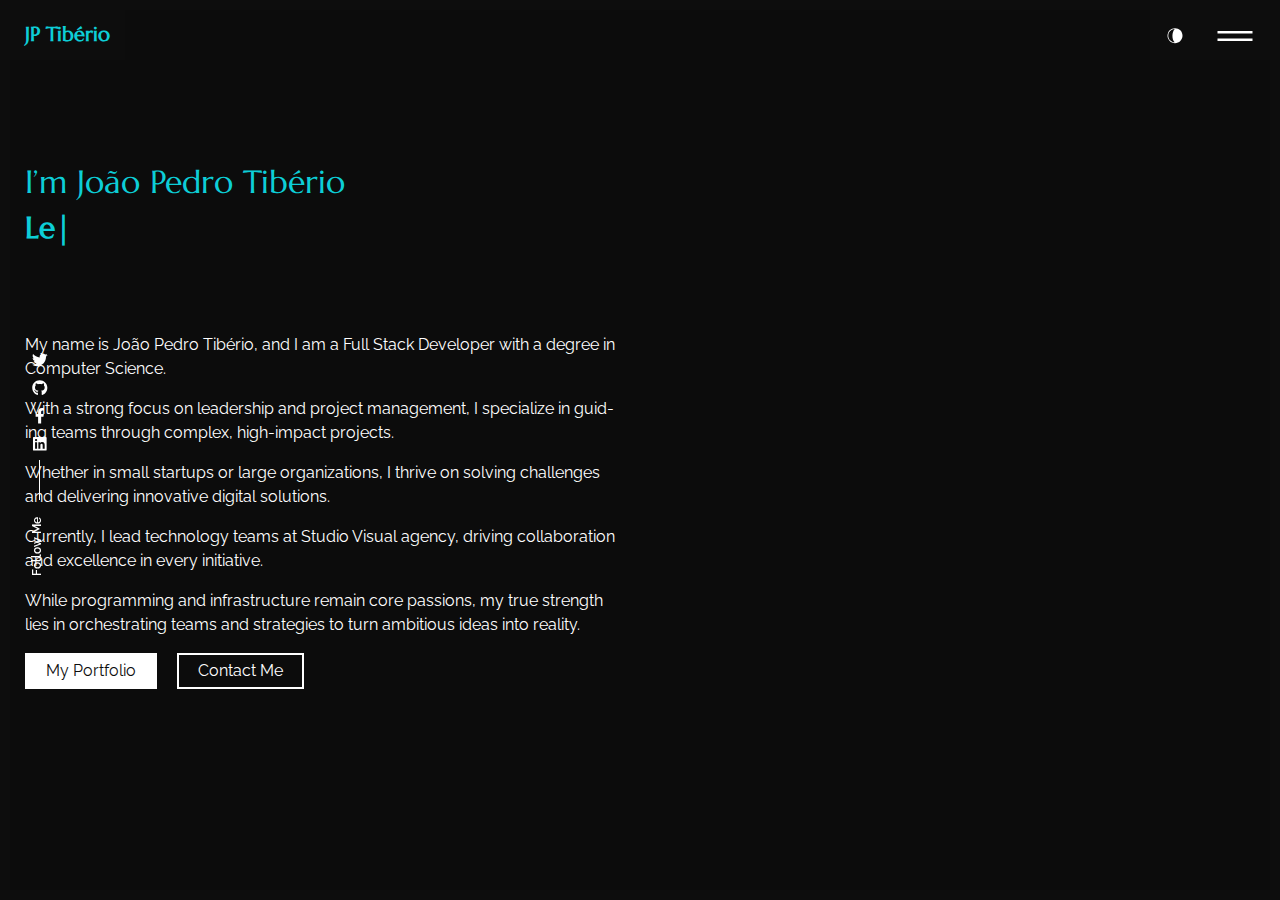
==== commit 54cbd1e8: "Deploy" ====
--- a/index.html
+++ b/index.html
@@ -1 +1 @@
-<!doctype html><html lang="en"><head><meta charset="utf-8"/><link rel="icon" href="/favicon.ico"/><meta name="viewport" content="width=device-width,initial-scale=1"/><meta name="theme-color" content="#ffffff"/><meta name="author" content="João Pedro Tibério"><link rel="preconnect" href="https://fonts.gstatic.com"><link rel="preconnect" href="https://fonts.gstatic.com"><link href="https://fonts.googleapis.com/css2?family=Marcellus&display=swap" rel="stylesheet"><link href="https://fonts.googleapis.com/css2?family=Raleway:ital,wght@0,400;0,500;1,400;1,500&display=swap" rel="stylesheet"><script defer="defer" src="/static/js/main.cb70a0b1.js"></script><link href="/static/css/main.82621fa9.css" rel="stylesheet"></head><body><noscript>You need to enable JavaScript to run this app.</noscript><div id="root"></div></body></html>+<!doctype html><html lang="en"><head><meta charset="utf-8"/><link rel="icon" href="/favicon.ico"/><meta name="viewport" content="width=device-width,initial-scale=1"/><meta name="theme-color" content="#ffffff"/><meta name="author" content="João Pedro Tibério"><link rel="preconnect" href="https://fonts.gstatic.com"><link rel="preconnect" href="https://fonts.gstatic.com"><link href="https://fonts.googleapis.com/css2?family=Marcellus&display=swap" rel="stylesheet"><link href="https://fonts.googleapis.com/css2?family=Raleway:ital,wght@0,400;0,500;1,400;1,500&display=swap" rel="stylesheet"><script defer="defer" src="/static/js/main.3bfbd9a7.js"></script><link href="/static/css/main.82621fa9.css" rel="stylesheet"></head><body><noscript>You need to enable JavaScript to run this app.</noscript><div id="root"></div></body></html>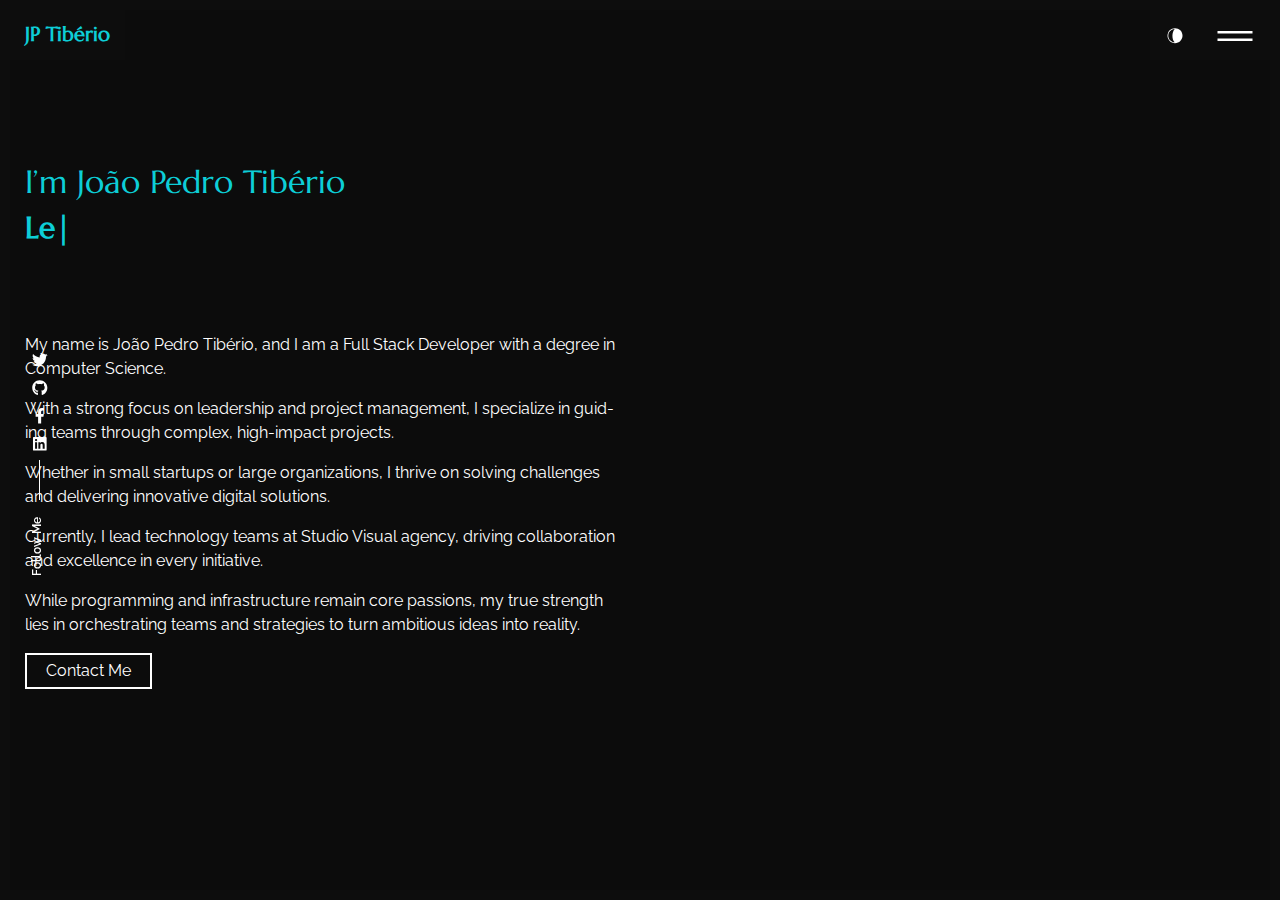
==== commit 47fbd1fe: "Deploy" ====
--- a/index.html
+++ b/index.html
@@ -1 +1 @@
-<!doctype html><html lang="en"><head><meta charset="utf-8"/><link rel="icon" href="/favicon.ico"/><meta name="viewport" content="width=device-width,initial-scale=1"/><meta name="theme-color" content="#ffffff"/><meta name="author" content="João Pedro Tibério"><link rel="preconnect" href="https://fonts.gstatic.com"><link rel="preconnect" href="https://fonts.gstatic.com"><link href="https://fonts.googleapis.com/css2?family=Marcellus&display=swap" rel="stylesheet"><link href="https://fonts.googleapis.com/css2?family=Raleway:ital,wght@0,400;0,500;1,400;1,500&display=swap" rel="stylesheet"><script defer="defer" src="/static/js/main.3bfbd9a7.js"></script><link href="/static/css/main.82621fa9.css" rel="stylesheet"></head><body><noscript>You need to enable JavaScript to run this app.</noscript><div id="root"></div></body></html>+<!doctype html><html lang="en"><head><meta charset="utf-8"/><link rel="icon" href="/favicon.ico"/><meta name="viewport" content="width=device-width,initial-scale=1"/><meta name="theme-color" content="#ffffff"/><meta name="author" content="João Pedro Tibério"><link rel="preconnect" href="https://fonts.gstatic.com"><link rel="preconnect" href="https://fonts.gstatic.com"><link href="https://fonts.googleapis.com/css2?family=Marcellus&display=swap" rel="stylesheet"><link href="https://fonts.googleapis.com/css2?family=Raleway:ital,wght@0,400;0,500;1,400;1,500&display=swap" rel="stylesheet"><script defer="defer" src="/static/js/main.27125d53.js"></script><link href="/static/css/main.82621fa9.css" rel="stylesheet"></head><body><noscript>You need to enable JavaScript to run this app.</noscript><div id="root"></div></body></html>